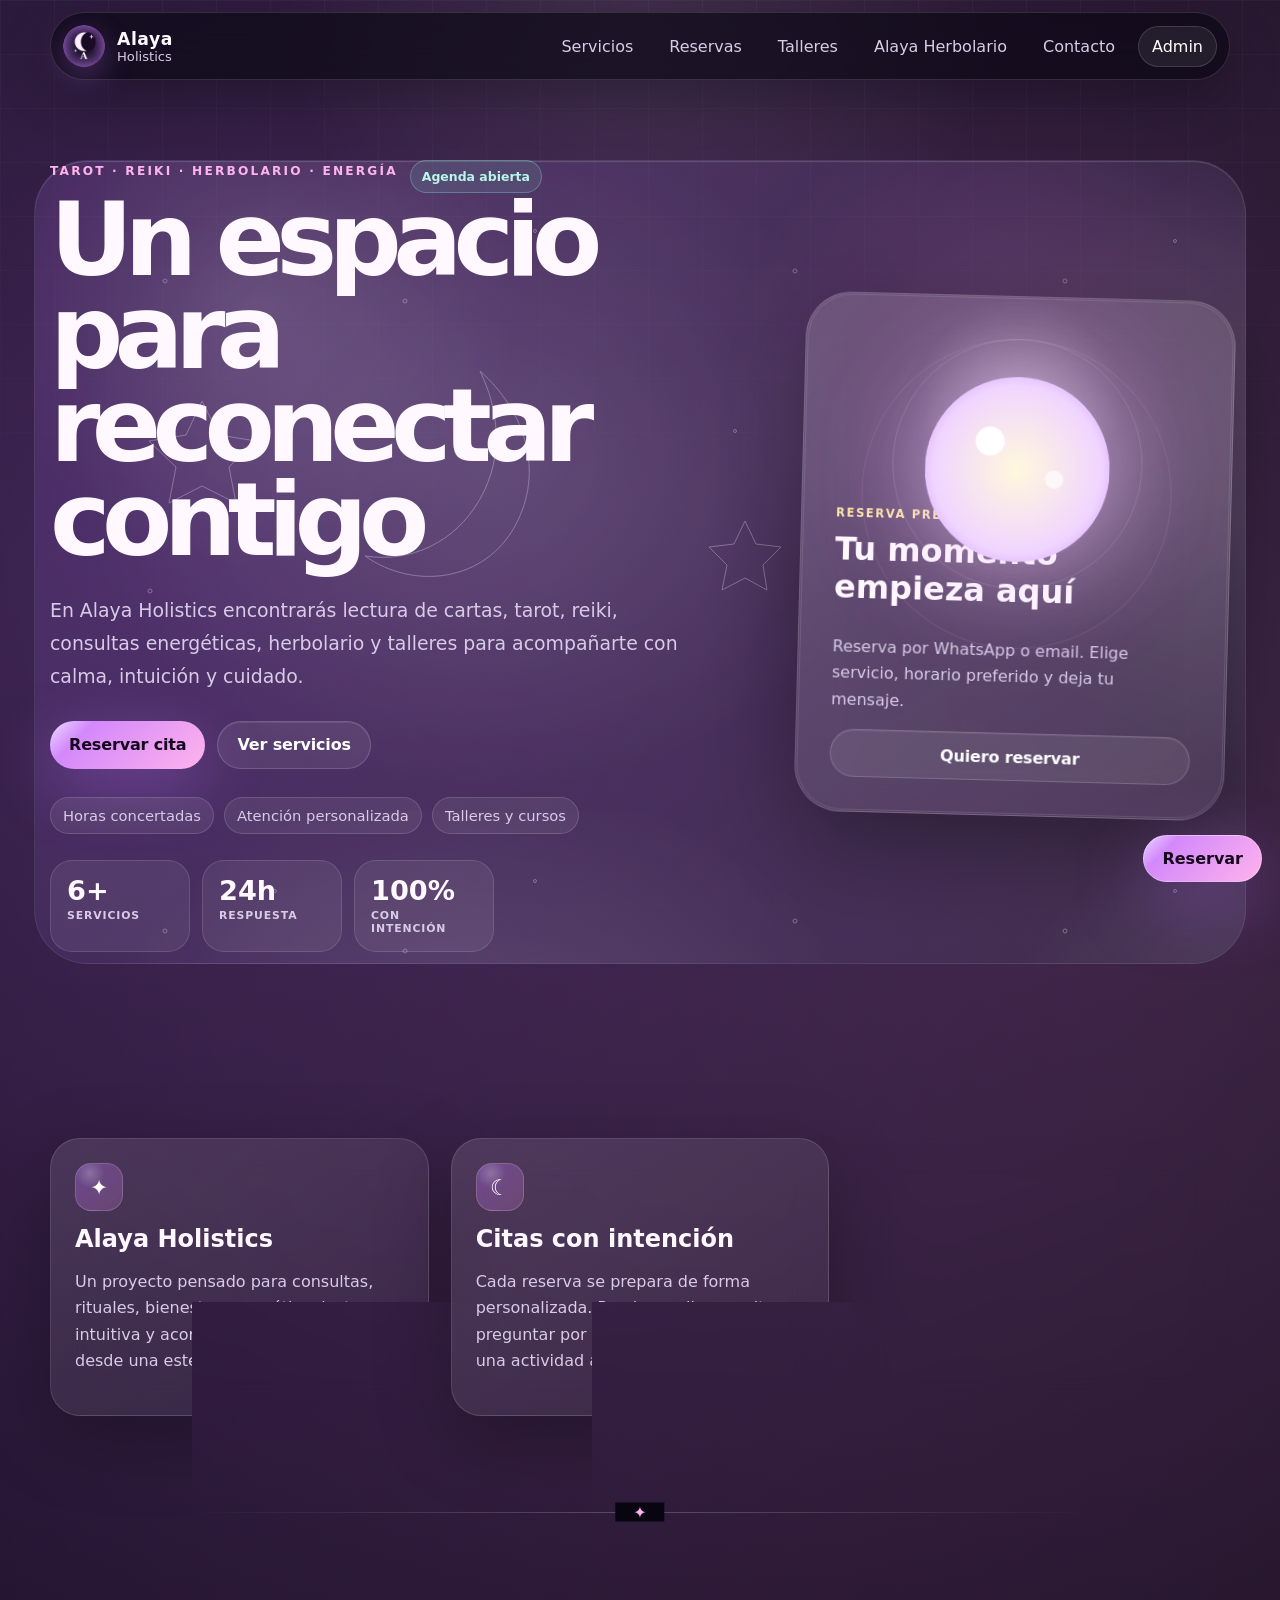
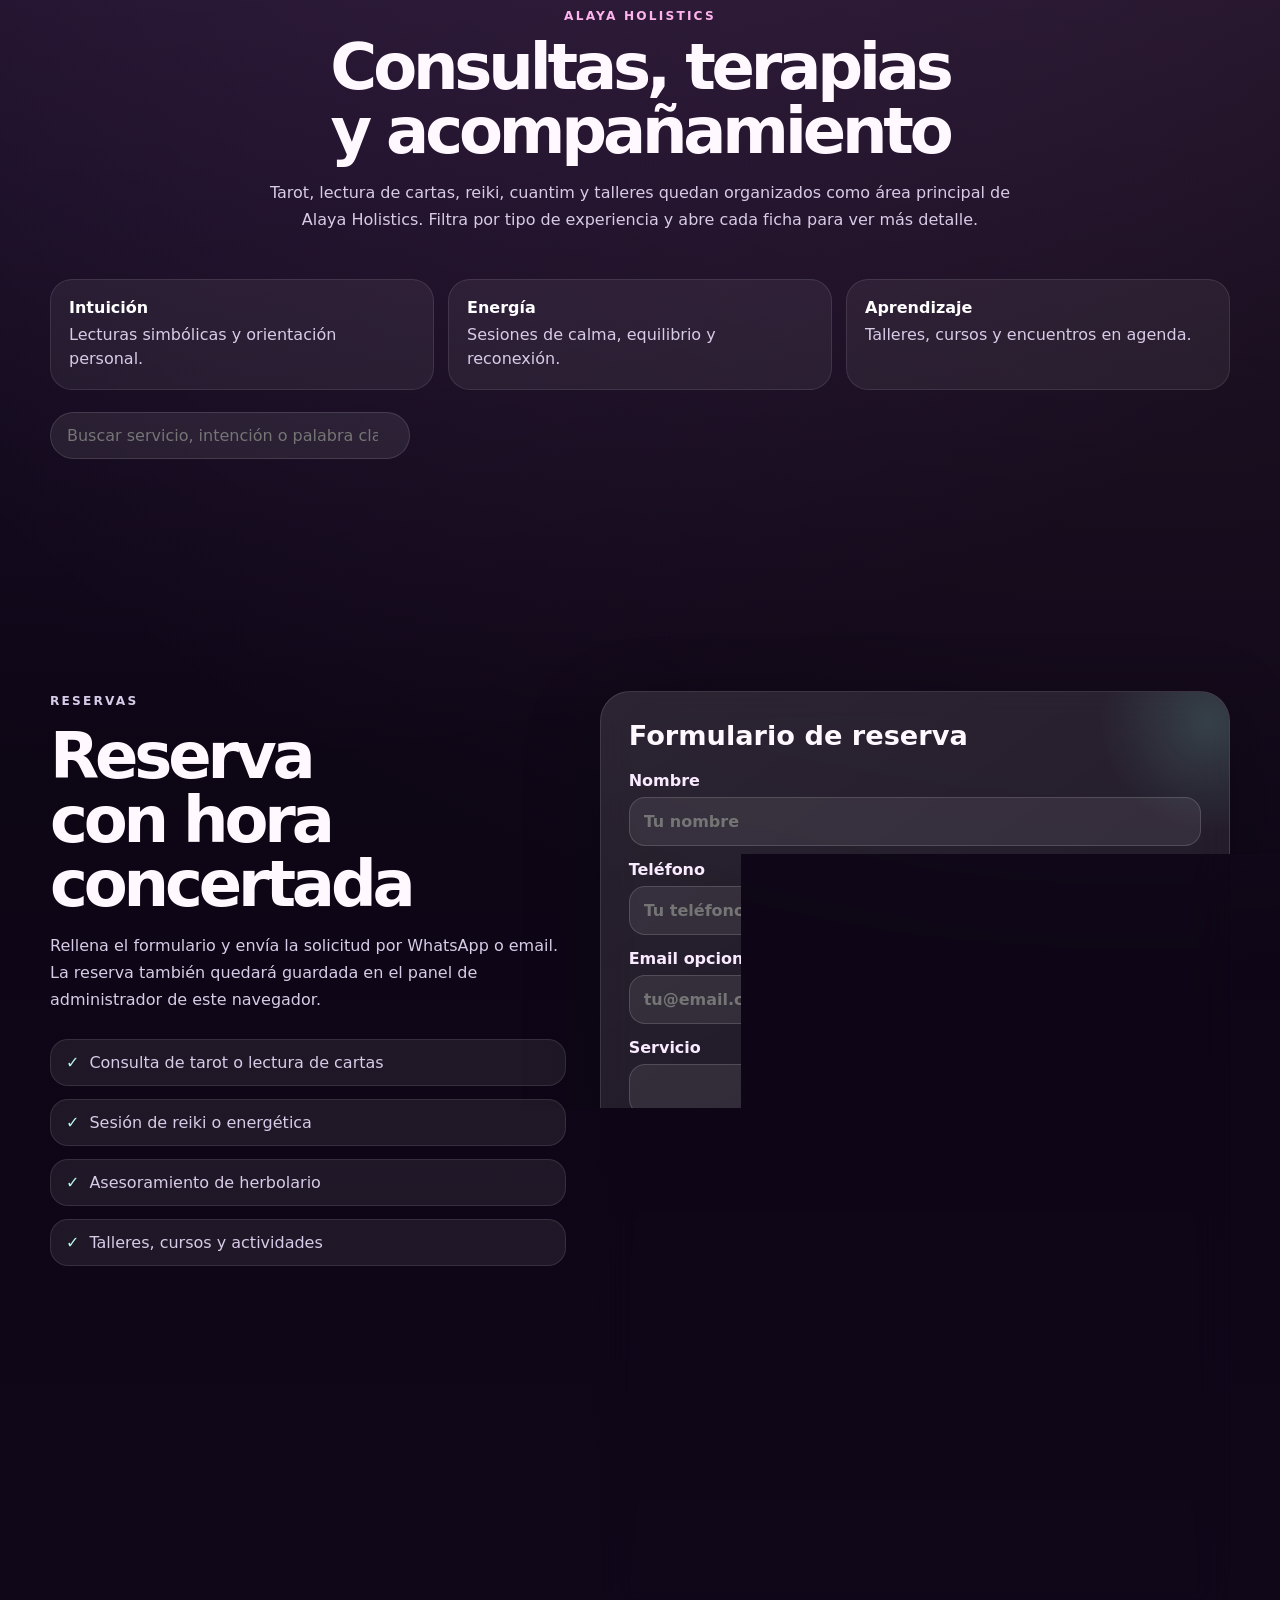
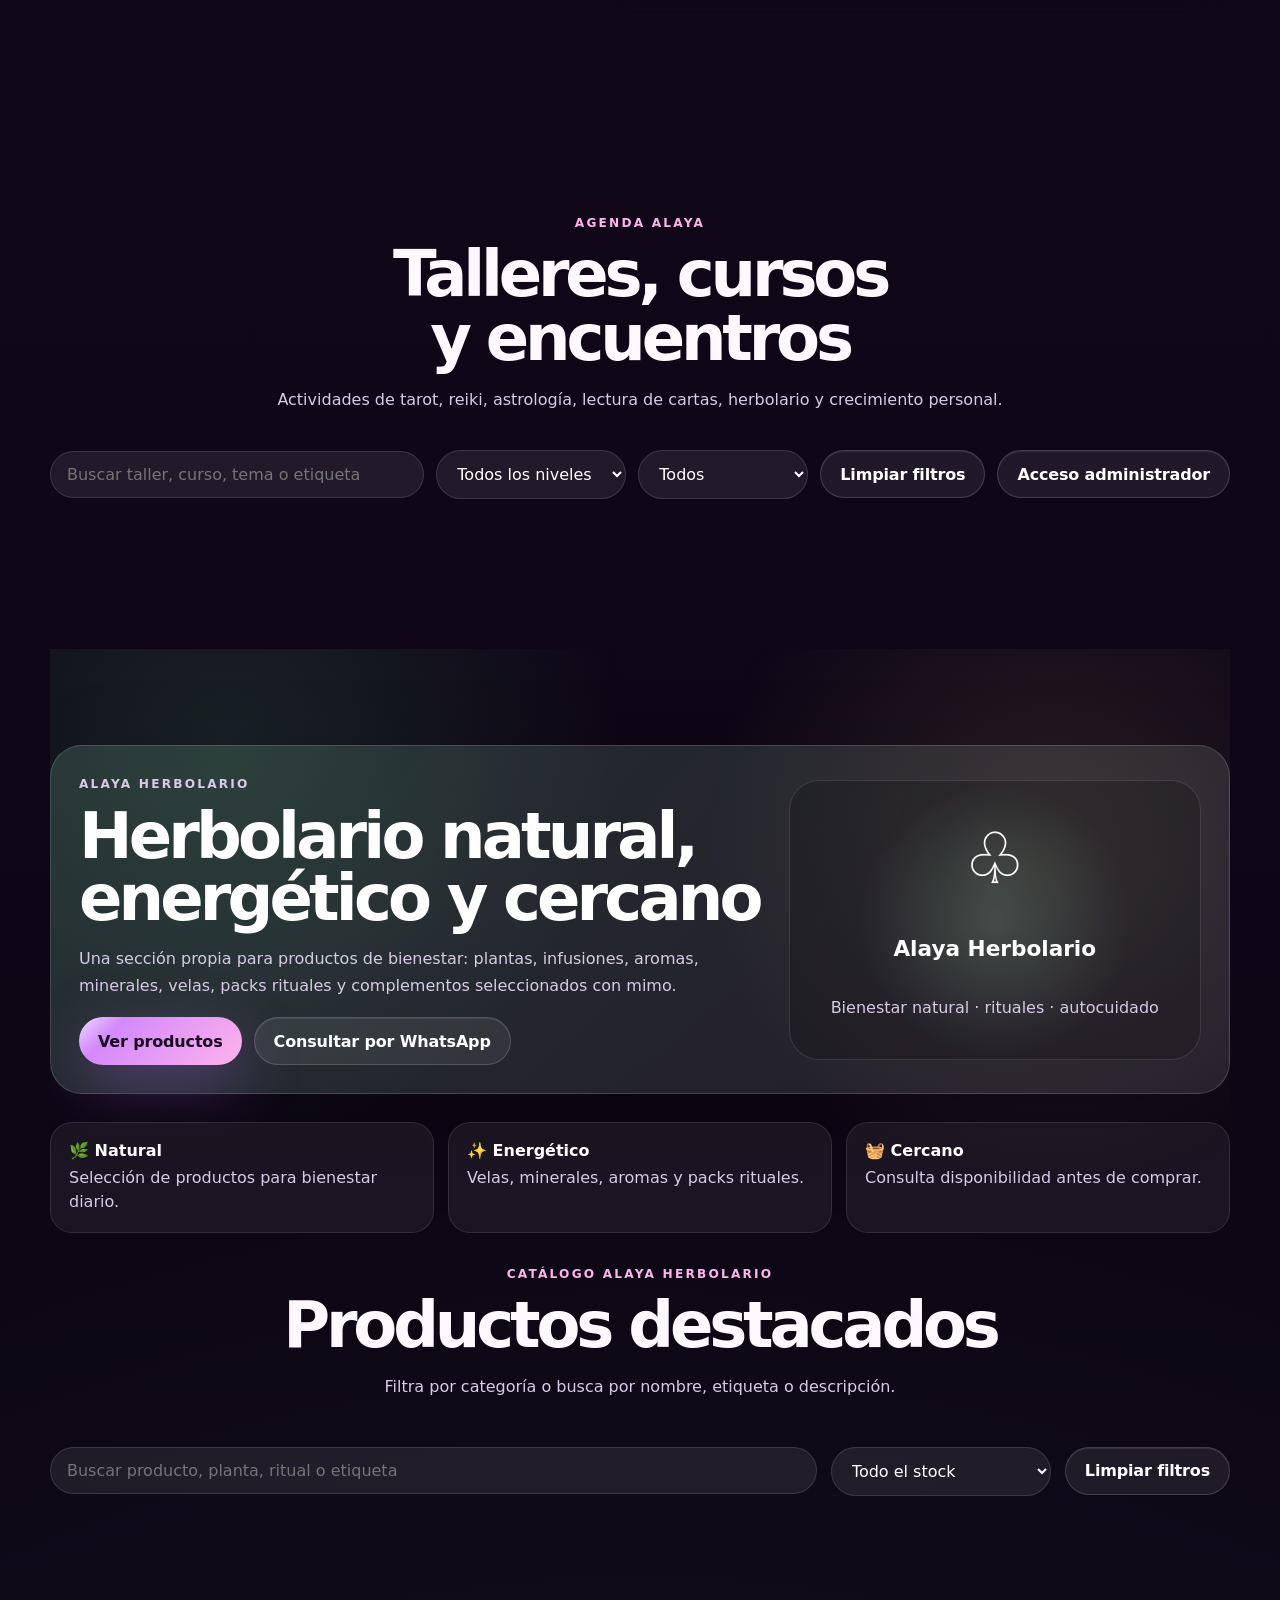
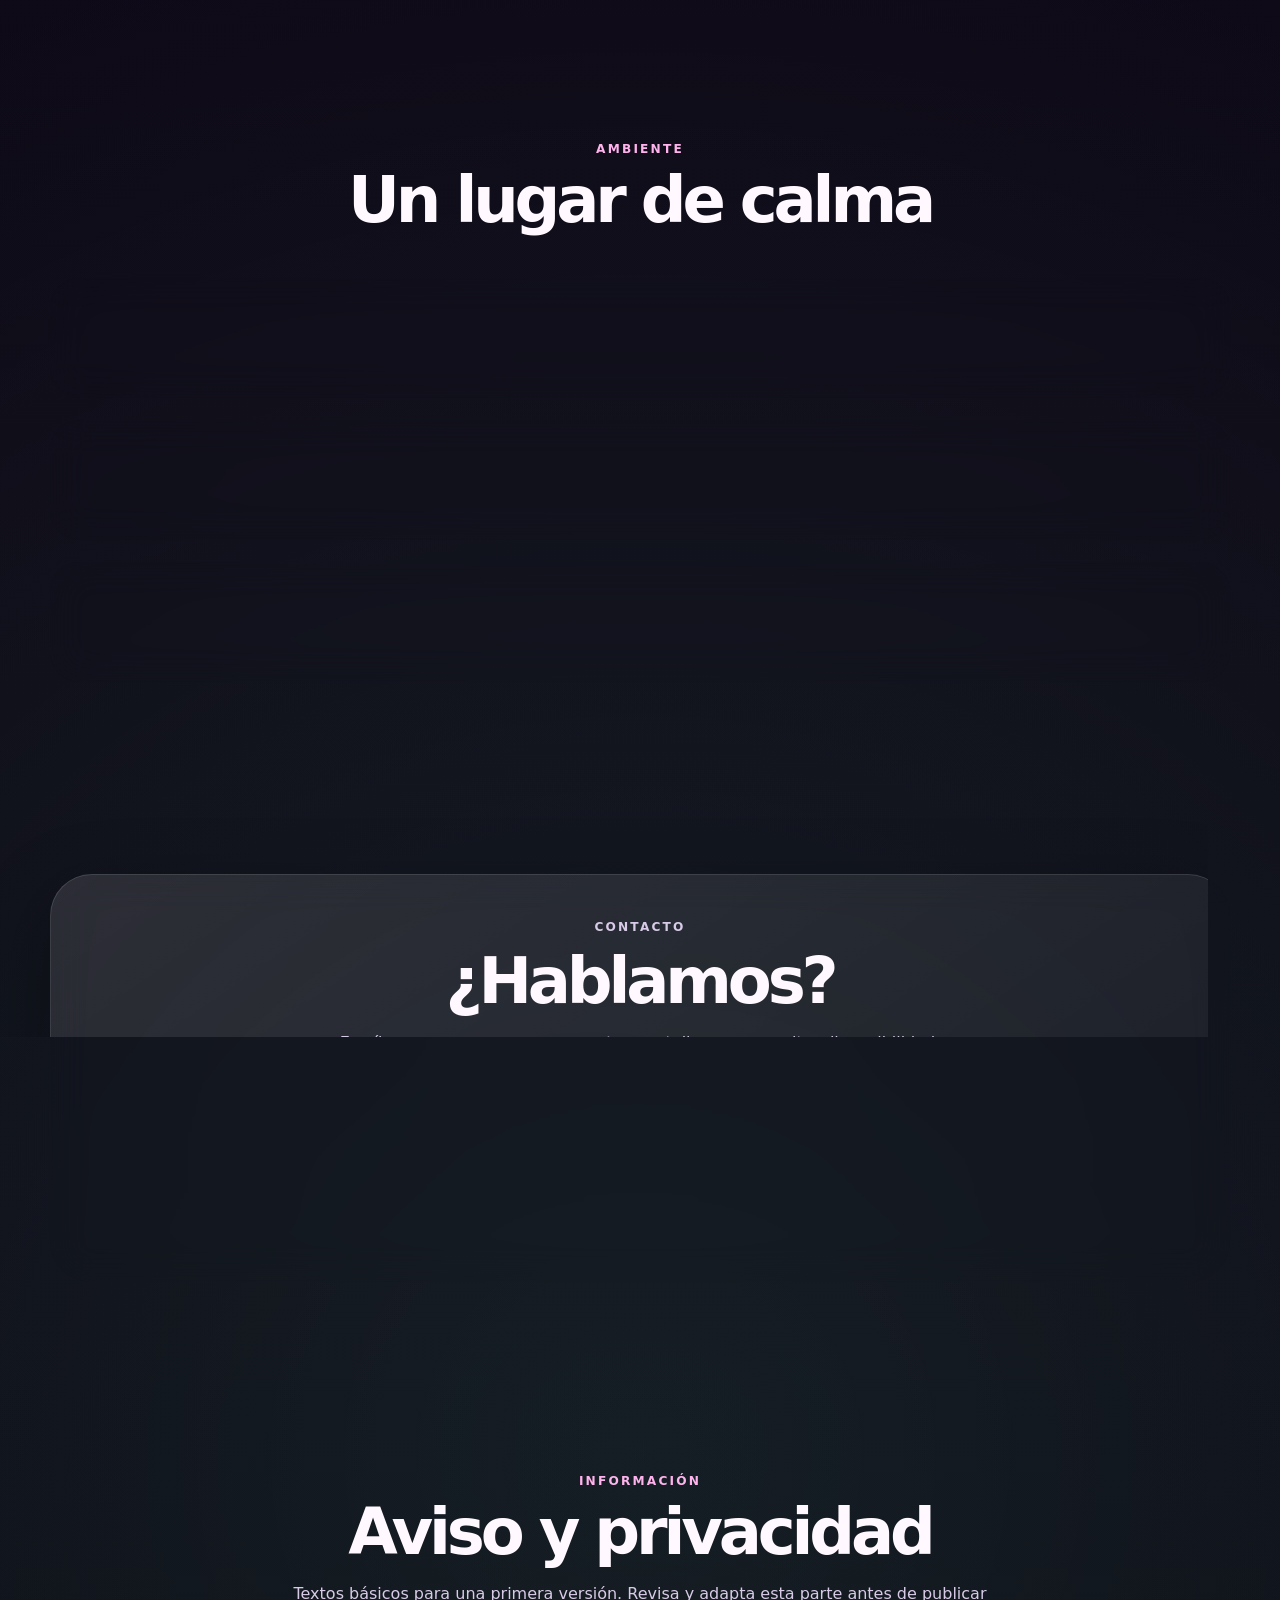
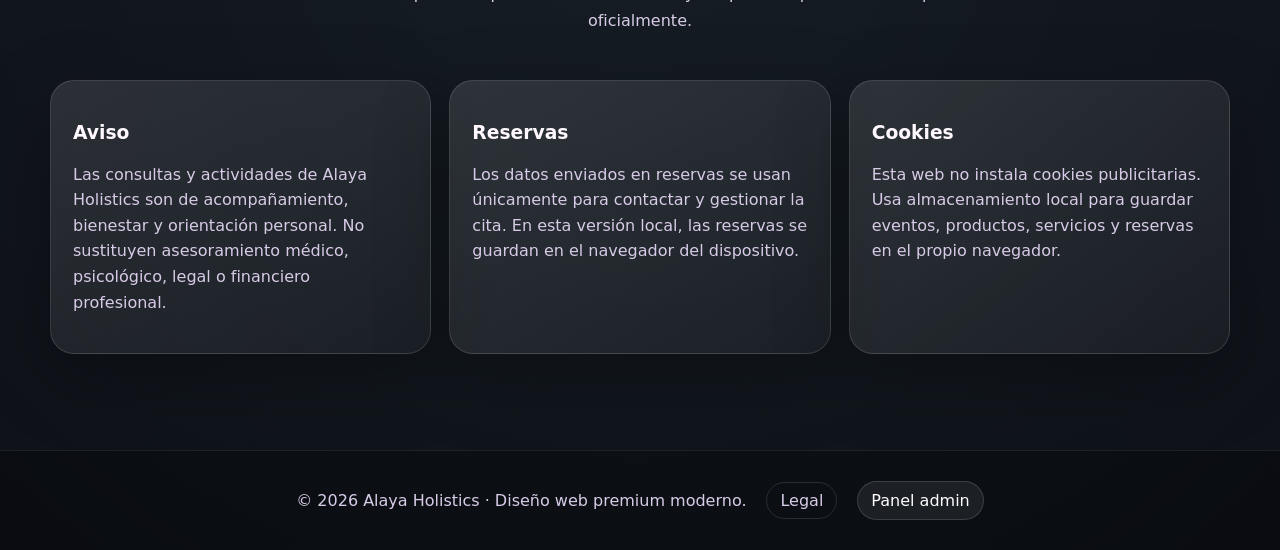
==== index.html @ e060dc76 "Add files via upload" ====
<!doctype html>
<html lang="es">
<head>
  <meta charset="utf-8">
  <meta name="viewport" content="width=device-width,initial-scale=1,viewport-fit=cover">
  <meta name="theme-color" content="#180b25">
  <meta name="description" content="Alaya Holistics: tarot, reiki, lectura de cartas, herbolario, talleres y reservas con cita previa.">
  <meta name="robots" content="index,follow">
  <meta property="og:title" content="Alaya Holistics">
  <meta property="og:description" content="Tarot, Reiki, Herbolario, talleres y reservas con cita previa.">
  <meta property="og:type" content="website">
  <meta property="og:image" content="assets/icon-512.png">
  <title>Alaya Holistics · Tarot, Reiki y Herbolario</title>

  <link rel="manifest" href="manifest.webmanifest">
  <link rel="icon" href="assets/icon-192.png">
  <link rel="apple-touch-icon" href="assets/icon-192.png">
  <link rel="stylesheet" href="css/styles.css">
</head>

<body class="modern-ui">
  <header class="site-header" id="top">
    <nav class="nav">
      <a class="brand" href="#top" aria-label="Ir al inicio">
        <img src="assets/icon-192.png" alt="" class="brand-icon">
        <span>
          <strong>Alaya</strong>
          <small>Holistics</small>
        </span>
      </a>

      <button class="nav-toggle" id="navToggle" aria-label="Abrir menú">☰</button>

      <div class="nav-links" id="navLinks">
        <a href="#servicios">Servicios</a>
        <a href="#reservas">Reservas</a>
        <a href="#eventos">Talleres</a>
        <a href="#herbolario">Alaya Herbolario</a>
        <a href="#contacto">Contacto</a>
        <button class="admin-mini-btn" id="openAdminBtnTop">Admin</button>
      </div>
    </nav>
  </header>

  <main>
    <section class="hero">
      <div class="hero-bg"></div>
      <div class="hero-content">
        <div class="hero-kicker-row">
          <p class="eyebrow">Tarot · Reiki · Herbolario · Energía</p>
          <span class="live-pill">Agenda abierta</span>
        </div>
        <h1>Un espacio para reconectar contigo</h1>
        <p class="hero-text">
          En Alaya Holistics encontrarás lectura de cartas, tarot, reiki, consultas energéticas,
          herbolario y talleres para acompañarte con calma, intuición y cuidado.
        </p>

        <div class="hero-actions">
          <a href="#reservas" class="btn btn-primary">Reservar cita</a>
          <a href="#servicios" class="btn btn-secondary">Ver servicios</a>
          <button class="btn btn-secondary hidden" id="installPwaBtn">Instalar app</button>
        </div>

        <div class="hero-badges">
          <span>Horas concertadas</span>
          <span>Atención personalizada</span>
          <span>Talleres y cursos</span>
        </div>

        <div class="hero-stats">
          <div><strong>6+</strong><small>servicios</small></div>
          <div><strong>24h</strong><small>respuesta</small></div>
          <div><strong>100%</strong><small>con intención</small></div>
        </div>
      </div>

      <div class="hero-card modern-oracle-card">
        <div class="orbital-ring ring-one"></div>
        <div class="orbital-ring ring-two"></div>
        <div class="moon"></div>
        <span class="card-label">Reserva premium</span>
        <h2>Tu momento empieza aquí</h2>
        <p>Reserva por WhatsApp o email. Elige servicio, horario preferido y deja tu mensaje.</p>
        <a href="#reservas" class="btn btn-glass">Quiero reservar</a>
      </div>
    </section>

    <section class="section intro-section">
      <div class="intro-grid">
        <article class="glass-card">
          <span class="card-icon">✦</span>
          <h2>Alaya Holistics</h2>
          <p>
            Un proyecto pensado para consultas, rituales, bienestar energético,
            lectura intuitiva y acompañamiento espiritual desde una estética cálida y moderna.
          </p>
        </article>

        <article class="glass-card">
          <span class="card-icon">☾</span>
          <h2>Citas con intención</h2>
          <p>
            Cada reserva se prepara de forma personalizada. Puedes pedir consulta,
            preguntar por disponibilidad o solicitar una actividad a medida.
          </p>
        </article>

        <article class="glass-card">
          <span class="card-icon">♢</span>
          <h2>Experiencia premium</h2>
          <p>
            Diseño elegante, panel de administración básico, reservas guardadas
            y estructura lista para subir a GitHub Pages como PWA.
          </p>
        </article>
      </div>
    </section>

    <div class="cosmic-divider" aria-hidden="true"></div>

    <section class="section holistics-services-section" id="servicios">
      <div class="section-header">
        <p class="eyebrow">Alaya Holistics</p>
        <h2>Consultas, terapias y acompañamiento</h2>
        <p>
          Tarot, lectura de cartas, reiki, cuantim y talleres quedan organizados como área principal de Alaya Holistics.
          Filtra por tipo de experiencia y abre cada ficha para ver más detalle.
        </p>
      </div>

      <div class="holistics-experience-strip" id="holisticsExperienceStrip">
        <article><strong>Intuición</strong><span>Lecturas simbólicas y orientación personal.</span></article>
        <article><strong>Energía</strong><span>Sesiones de calma, equilibrio y reconexión.</span></article>
        <article><strong>Aprendizaje</strong><span>Talleres, cursos y encuentros en agenda.</span></article>
      </div>

      <div class="services-toolbar">
        <input id="serviceSearch" type="search" placeholder="Buscar servicio, intención o palabra clave">
        <div class="service-filters" id="serviceCategoryFilters"></div>
      </div>

      <div class="service-highlights" id="serviceHighlights"></div>
      <div class="featured-service" id="featuredService"></div>
      <div class="services-grid" id="servicesGrid"></div>
    </section>

    <section class="section split-section" id="reservas">
      <div class="split-copy">
        <p class="eyebrow">Reservas</p>
        <h2>Reserva con hora concertada</h2>
        <p>
          Rellena el formulario y envía la solicitud por WhatsApp o email. La reserva
          también quedará guardada en el panel de administrador de este navegador.
        </p>

        <ul class="check-list">
          <li>Consulta de tarot o lectura de cartas</li>
          <li>Sesión de reiki o energética</li>
          <li>Asesoramiento de herbolario</li>
          <li>Talleres, cursos y actividades</li>
        </ul>
      </div>

      <form class="booking-card" id="bookingForm">
        <h3>Formulario de reserva</h3>

        <label>
          Nombre
          <input id="bookingName" type="text" placeholder="Tu nombre" required>
        </label>

        <label>
          Teléfono
          <input id="bookingPhone" type="tel" placeholder="Tu teléfono" required>
        </label>

        <label>
          Email opcional
          <input id="bookingEmail" type="email" placeholder="tu@email.com">
        </label>

        <label>
          Servicio
          <select id="bookingService" required></select>
        </label>

        <div class="form-row">
          <label>
            Fecha preferida
            <input id="bookingDate" type="date">
          </label>

          <label>
            Hora preferida
            <input id="bookingTime" type="time">
          </label>
        </div>

        <div class="availability-hint" id="availabilityHint">
          Selecciona fecha y hora para comprobar disponibilidad.
        </div>

        <div class="availability-slots" id="availabilitySlots"></div>
        <div class="blocked-slot-hint" id="blockedSlotHint"></div>

        <label>
          Mensaje
          <textarea id="bookingMessage" placeholder="Cuéntanos qué necesitas o qué disponibilidad tienes"></textarea>
        </label>

        <label class="consent-check">
          <input id="bookingConsent" type="checkbox">
          <span>Acepto que Alaya Holistics use estos datos para contactar y gestionar mi reserva.</span>
        </label>

        <div class="booking-actions">
          <button type="button" class="btn btn-primary" id="sendBookingWhatsapp">Enviar por WhatsApp</button>
          <button type="button" class="btn btn-secondary" id="sendBookingEmail">Enviar por email</button>
        </div>

        <p class="form-note">El administrador confirmará la cita lo antes posible.</p>
      </form>
    </section>

    <section class="section eventos-section" id="eventos">
      <div class="section-header">
        <p class="eyebrow">Agenda Alaya</p>
        <h2>Talleres, cursos y encuentros</h2>
        <p>
          Actividades de tarot, reiki, astrología, lectura de cartas, herbolario
          y crecimiento personal.
        </p>
      </div>

      <div class="events-toolbar eventos-pro-toolbar">
        <input id="eventSearch" type="search" placeholder="Buscar taller, curso, tema o etiqueta">

        <select id="eventLevelFilter" aria-label="Filtrar por nivel">
          <option value="">Todos los niveles</option>
          <option value="Iniciación">Iniciación</option>
          <option value="Intermedio">Intermedio</option>
          <option value="Avanzado">Avanzado</option>
          <option value="Todos">Todos los niveles</option>
        </select>

        <select id="eventStatusFilter" aria-label="Filtrar por plazas">
          <option value="">Todos</option>
          <option value="disponible">Con plazas</option>
          <option value="completo">Completo</option>
        </select>

        <button class="btn btn-secondary" id="clearEventFiltersBtn" type="button">Limpiar filtros</button>
        <button class="btn btn-secondary" id="openAdminBtn">Acceso administrador</button>

        <div class="event-filters" id="eventCategoryFilters"></div>
      </div>

      <div class="event-highlights" id="eventHighlights"></div>
      <div class="featured-event" id="featuredEvent"></div>
      <div class="eventos-grid" id="eventosGrid"></div>
    </section>

    <section class="section herbolario-section" id="herbolario">
      <div class="herbolario-hero">
        <div>
          <p class="eyebrow">Alaya Herbolario</p>
          <h2>Herbolario natural, energético y cercano</h2>
          <p>
            Una sección propia para productos de bienestar: plantas, infusiones, aromas,
            minerales, velas, packs rituales y complementos seleccionados con mimo.
          </p>

          <div class="herbolario-actions">
            <a class="btn btn-primary" href="#herbolario-productos">Ver productos</a>
            <a class="btn btn-secondary" id="herbolarioWhatsappBtn" href="#">Consultar por WhatsApp</a>
          </div>
        </div>

        <div class="herbolario-orbit-card">
          <span>♧</span>
          <strong>Alaya Herbolario</strong>
          <p>Bienestar natural · rituales · autocuidado</p>
        </div>
      </div>

      <div class="herbolario-benefits">
        <article>
          <strong>🌿 Natural</strong>
          <span>Selección de productos para bienestar diario.</span>
        </article>
        <article>
          <strong>✨ Energético</strong>
          <span>Velas, minerales, aromas y packs rituales.</span>
        </article>
        <article>
          <strong>🧺 Cercano</strong>
          <span>Consulta disponibilidad antes de comprar.</span>
        </article>
      </div>

      <div class="section-header" id="herbolario-productos">
        <p class="eyebrow">Catálogo Alaya Herbolario</p>
        <h2>Productos destacados</h2>
        <p>
          Filtra por categoría o busca por nombre, etiqueta o descripción.
        </p>
      </div>

      <div class="herbolario-toolbar catalogo-pro-toolbar">
        <input id="herbSearch" type="search" placeholder="Buscar producto, planta, ritual o etiqueta">

        <select id="herbStockFilter" aria-label="Filtrar por stock">
          <option value="">Todo el stock</option>
          <option value="Disponible">Disponible</option>
          <option value="Consultar">Consultar</option>
          <option value="Bajo pedido">Bajo pedido</option>
          <option value="Agotado">Agotado</option>
        </select>

        <button id="clearHerbFiltersBtn" class="btn btn-secondary" type="button">Limpiar filtros</button>
        <div class="herbolario-filters" id="herbCategoryFilters"></div>
      </div>

      <div class="herbolario-highlights" id="herbolarioHighlights"></div>
      <div id="featuredHerbProduct" class="featured-herb-product"></div>
      <div class="products-grid" id="productsGrid"></div>
    </section>

    <section class="section testimonials-section">
      <div class="section-header">
        <p class="eyebrow">Ambiente</p>
        <h2>Un lugar de calma</h2>
      </div>

      <div class="testimonial-grid">
        <article>
          <p>“Lecturas con mimo, claridad y mucha sensibilidad.”</p>
          <span>Consulta intuitiva</span>
        </article>
        <article>
          <p>“Ideal para reconectar, respirar y ordenar energía.”</p>
          <span>Sesiones holísticas</span>
        </article>
        <article>
          <p>“Talleres cercanos, bonitos y fáciles de seguir.”</p>
          <span>Formaciones Alaya</span>
        </article>
      </div>
    </section>

    <section class="section contact-section" id="contacto">
      <div class="contact-card">
        <p class="eyebrow">Contacto</p>
        <h2>¿Hablamos?</h2>
        <p>
          Escríbenos para reservar, preguntar por talleres o consultar disponibilidad.
        </p>

        <div class="contact-actions">
          <a class="btn btn-primary" id="contactWhatsapp" href="#">WhatsApp</a>
          <a class="btn btn-secondary" id="contactEmail" href="#">Email</a>
        </div>

        <div class="contact-info">
          <p><strong>Horario:</strong> Horas concertadas</p>
          <p><strong>Servicios:</strong> Tarot, Reiki, Lectura de cartas, talleres y sección independiente Alaya Herbolario</p>
        </div>
      </div>
    </section>
  
  <a href="#reservas" class="floating-reserve-btn" aria-label="Reservar cita">Reservar</a>

    <div class="modal hidden" id="eventDetailModal" aria-hidden="true">
      <div class="modal-card event-detail-card">
        <button class="modal-close" id="closeEventDetailModal" aria-label="Cerrar ficha">×</button>
        <div id="eventDetailContent"></div>
      </div>
    </div>

    <div class="modal hidden" id="serviceDetailModal" aria-hidden="true">
      <div class="modal-card service-detail-card">
        <button class="modal-close" id="closeServiceDetailModal" aria-label="Cerrar ficha">×</button>
        <div id="serviceDetailContent"></div>
      </div>
    </div>

    <div class="modal hidden" id="productDetailModal" aria-hidden="true">
      <div class="modal-card product-detail-card">
        <button class="modal-close" id="closeProductDetailModal" aria-label="Cerrar ficha">×</button>
        <div id="productDetailContent"></div>
      </div>
    </div>

</main>

  <section class="section legal-section" id="legal">
    <div class="section-header">
      <p class="eyebrow">Información</p>
      <h2>Aviso y privacidad</h2>
      <p>Textos básicos para una primera versión. Revisa y adapta esta parte antes de publicar oficialmente.</p>
    </div>

    <div class="legal-grid">
      <article class="legal-card">
        <h3>Aviso</h3>
        <p>
          Las consultas y actividades de Alaya Holistics son de acompañamiento, bienestar
          y orientación personal. No sustituyen asesoramiento médico, psicológico, legal o financiero profesional.
        </p>
      </article>

      <article class="legal-card">
        <h3>Reservas</h3>
        <p>
          Los datos enviados en reservas se usan únicamente para contactar y gestionar la cita.
          En esta versión local, las reservas se guardan en el navegador del dispositivo.
        </p>
      </article>

      <article class="legal-card">
        <h3>Cookies</h3>
        <p>
          Esta web no instala cookies publicitarias. Usa almacenamiento local para guardar eventos,
          productos, servicios y reservas en el propio navegador.
        </p>
      </article>
    </div>
  </section>

  <footer class="site-footer">
    <p>© <span id="year"></span> Alaya Holistics · Diseño web premium moderno.</p>
    <a href="#legal" class="footer-link">Legal</a>
    <button class="footer-admin" id="openAdminBtnFooter">Panel admin</button>
  </footer>

  <!-- Modal reserva de evento -->
  <div id="reservaModal" class="modal hidden" role="dialog" aria-modal="true" aria-labelledby="reservaTitle">
    <div class="modal-content">
      <button class="modal-close" id="closeReservaBtn" aria-label="Cerrar">×</button>

      <h3 id="reservaTitle">Reservar plaza</h3>
      <p id="reservaEventoInfo" class="reserva-evento-info"></p>

      <div class="reserva-form">
        <input id="reservaNombre" type="text" placeholder="Tu nombre">
        <input id="reservaTelefono" type="tel" placeholder="Tu teléfono">
        <input id="reservaEmail" type="email" placeholder="Tu email opcional">
        <textarea id="reservaMensaje" placeholder="Mensaje opcional"></textarea>

        <label class="consent-check">
          <input id="reservaConsent" type="checkbox">
          <span>Acepto que Alaya Holistics use estos datos para contactar y gestionar mi reserva.</span>
        </label>

        <button id="enviarReservaWhatsappBtn" class="btn btn-primary">Enviar por WhatsApp</button>
        <button id="enviarReservaEmailBtn" class="btn btn-secondary">Enviar por email</button>
      </div>
    </div>
  </div>

  <!-- Modal admin -->
  <div id="adminModal" class="modal hidden" role="dialog" aria-modal="true" aria-labelledby="adminTitle">
    <div class="modal-content admin-modal">
      <button class="modal-close" id="closeAdminBtn" aria-label="Cerrar">×</button>

      <div id="adminLoginBox">
        <h3 id="adminTitle">Panel de administrador</h3>
        <p>Acceso privado para gestionar talleres, productos y reservas.</p>
        <p class="form-note">
          En modo Firebase, escribe aquí el email y contraseña del usuario admin de Firebase Authentication.
        </p>

        <div class="admin-login-grid">
          <input id="adminUser" type="text" placeholder="Usuario">
          <input id="adminPass" type="password" placeholder="Contraseña">
          <button id="loginAdminBtn" class="btn btn-primary">Entrar</button>
          <button id="resetFirebasePasswordBtn" class="btn btn-secondary" type="button">Recuperar contraseña Firebase</button>
        </div>

        <p id="adminLoginError" class="error-text"></p>
        <p class="form-note">
          Usuario inicial: <strong>admin</strong> · Contraseña inicial: <strong>alaya2026</strong>
        </p>
      </div>

      <div id="adminPanel" class="hidden">
        <div class="admin-panel-header">
          <div>
            <p class="eyebrow">Zona privada</p>
            <h3>Gestionar Alaya</h3>
            <div class="admin-session-row">
              <span id="adminSessionBadge" class="admin-session-badge">Sesión local</span>
              <span id="adminRoleBadge" class="admin-role-badge">Rol admin</span>
              <button id="adminNotificationBadge" class="admin-notification-badge" type="button" data-admin-tab-target="notificaciones">
                🔔 0
              </button>
              <small id="adminSessionTimer">Auto-bloqueo activo</small>
            </div>
          </div>
          <div class="admin-header-actions">
            <button id="lockAdminBtn" class="btn btn-secondary">Bloquear panel</button>
            <button id="logoutAdminBtn" class="btn btn-secondary">Cerrar sesión</button>
          </div>
        </div>

        <div class="admin-tabs">
          <button class="admin-tab active" data-admin-tab="dashboard">Resumen</button>
          <button class="admin-tab" data-admin-tab="notificaciones">Notificaciones</button>
          <button class="admin-tab" data-admin-tab="servicios">Servicios</button>
          <button class="admin-tab" data-admin-tab="eventos">Eventos</button>
          <button class="admin-tab" data-admin-tab="reservas">Reservas</button>
          <button class="admin-tab" data-admin-tab="calendario">Calendario</button>
          <button class="admin-tab" data-admin-tab="productos">Productos</button>
          <button class="admin-tab" data-admin-tab="ajustes">Ajustes</button>
          <button class="admin-tab" data-admin-tab="online">Online</button>
          <button class="admin-tab" data-admin-tab="auditoria">Auditoría</button>
        </div>

        <section class="admin-tab-panel active" id="adminTab-dashboard">
          <h4>Resumen rápido</h4>
          <div class="dashboard-grid" id="adminDashboard"></div>
          <div class="admin-tools">
            <h4>Acciones rápidas</h4>
            <div class="admin-actions">
              <button class="btn btn-secondary" onclick="switchAdminTab('reservas')">Ver reservas</button>
              <button class="btn btn-secondary" onclick="switchAdminTab('eventos')">Crear taller</button>
              <button class="btn btn-secondary" onclick="switchAdminTab('servicios')">Editar servicios</button>
            </div>
          </div>
        </section>

        <section class="admin-tab-panel" id="adminTab-servicios">
          <h4>Alaya Holistics / servicios</h4>
          <p class="form-note">
            Gestiona tarot, cartas, reiki, cuantim, talleres y cualquier experiencia holística de la web.
          </p>

          <div class="admin-form services-pro-admin-form">
            <div class="form-row">
              <input id="servicioTitulo" type="text" placeholder="Nombre del servicio">
              <input id="servicioIcono" type="text" placeholder="Icono o símbolo, por ejemplo ✦">
            </div>

            <div class="form-row">
              <select id="servicioCategoria">
                <option value="lecturas">Lecturas</option>
                <option value="energia">Energía</option>
                <option value="bienestar">Bienestar</option>
                <option value="aprendizaje">Talleres / aprendizaje</option>
                <option value="personalizado">Personalizado</option>
              </select>

              <input id="servicioDuracion" type="text" placeholder="Duración / tipo">
            </div>

            <div class="form-row">
              <input id="servicioPrecio" type="text" placeholder="Precio / aportación">
              <label class="inline-check">
                <input id="servicioDestacado" type="checkbox">
                <span>Servicio destacado</span>
              </label>
            </div>

            <input id="servicioEtiquetas" type="text" placeholder="Etiquetas separadas por coma">
            <textarea id="servicioDescripcion" placeholder="Descripción"></textarea>
            <textarea id="servicioBeneficios" placeholder="Qué incluye / beneficios / enfoque de la sesión"></textarea>
            <textarea id="servicioPreparacion" placeholder="Preparación recomendada antes de la sesión"></textarea>

            <button id="guardarServicioBtn" class="btn btn-primary">Guardar servicio</button>
          </div>

          <div class="admin-tools services-admin-help">
            <h4>Consejo de comunicación</h4>
            <p>
              Para mantener un tono profesional, presenta tarot, reiki y lecturas como orientación,
              bienestar y acompañamiento, evitando promesas absolutas.
            </p>
          </div>

          <div id="adminServiciosList" class="admin-list"></div>
        </section>

        <section class="admin-tab-panel" id="adminTab-eventos">
          <h4>Talleres y cursos Pro</h4>
          <p class="form-note">
            Gestiona talleres, cursos, encuentros y actividades con plazas, nivel, modalidad y ficha completa.
          </p>

          <div class="admin-form eventos-pro-admin-form">
            <div class="form-row">
              <input id="eventoTitulo" type="text" placeholder="Título del taller">
              <input id="eventoIcono" type="text" placeholder="Icono, ej: ✦">
            </div>

            <div class="form-row">
              <input id="eventoFecha" type="date">
              <input id="eventoHora" type="time">
            </div>

            <div class="form-row">
              <select id="eventoCategoria">
                <option value="tarot">Tarot</option>
                <option value="reiki">Reiki</option>
                <option value="astrologia">Astrología</option>
                <option value="herbolario">Herbolario</option>
                <option value="rituales">Rituales</option>
                <option value="bienestar">Bienestar</option>
                <option value="otros">Otros</option>
              </select>

              <select id="eventoNivel">
                <option value="Iniciación">Iniciación</option>
                <option value="Intermedio">Intermedio</option>
                <option value="Avanzado">Avanzado</option>
                <option value="Todos">Todos los niveles</option>
              </select>
            </div>

            <div class="form-row">
              <input id="eventoPrecio" type="text" placeholder="Precio / aportación">
              <input id="eventoPlazas" type="number" min="0" placeholder="Plazas disponibles">
            </div>

            <div class="form-row">
              <input id="eventoFormato" type="text" placeholder="Formato, ej: presencial / online">
              <input id="eventoUbicacion" type="text" placeholder="Ubicación o sala">
            </div>

            <div class="form-row">
              <input id="eventoEtiquetas" type="text" placeholder="Etiquetas separadas por coma">
              <label class="inline-check">
                <input id="eventoDestacado" type="checkbox">
                <span>Actividad destacada</span>
              </label>
            </div>

            <textarea id="eventoDescripcion" placeholder="Descripción"></textarea>
            <textarea id="eventoTemario" placeholder="Temario, contenido o qué se trabajará"></textarea>
            <textarea id="eventoMaterial" placeholder="Material necesario o incluido"></textarea>
            <textarea id="eventoNotas" placeholder="Notas de reserva, llegada, cancelación o recomendaciones"></textarea>

            <button id="guardarEventoBtn" class="btn btn-primary">Guardar evento</button>
          </div>

          <div class="admin-tools eventos-admin-help">
            <h4>Agenda profesional</h4>
            <p>
              Usa plazas reales, nivel y modalidad para que el cliente entienda mejor cada taller antes de reservar.
            </p>
          </div>

          <div id="adminEventosList" class="admin-list"></div>
        </section>

        <section class="admin-tab-panel" id="adminTab-reservas">
          <h4>Reservas recibidas</h4>
          <div class="admin-filter-row">
            <input id="reservationSearch" type="search" placeholder="Buscar por nombre, teléfono, servicio o estado">
            <select id="reservationStatusFilter">
              <option value="">Todos los estados</option>
              <option value="Pendiente">Pendiente</option>
              <option value="Confirmada">Confirmada</option>
              <option value="Cancelada">Cancelada</option>
            </select>
          </div>
          <div class="admin-tools reservation-pro-tools" id="reservationProTools">
            <h4>Reservas Pro</h4>
            <p>Gestiona notas internas, historial de estado y mensajes rápidos para clientes.</p>
            <div class="reservation-pro-summary" id="reservationProSummary"></div>
          </div>

          <div id="adminReservasList" class="admin-list"></div>
        </section>


        <section class="admin-tab-panel" id="adminTab-calendario">
          <h4>Calendario Pro</h4>
          <p class="form-note">
            Vista mensual de reservas. Selecciona un día para ver sus citas y acciones rápidas.
          </p>

          <div class="calendar-pro-card">
            <div class="calendar-toolbar">
              <button class="btn btn-secondary" onclick="changeCalendarMonth(-1)">← Mes anterior</button>
              <strong id="calendarMonthTitle">Calendario</strong>
              <button class="btn btn-secondary" onclick="changeCalendarMonth(1)">Mes siguiente →</button>
              <button class="btn btn-secondary" onclick="goCalendarToday()">Hoy</button>
            </div>

            <div class="calendar-weekdays">
              <span>Lun</span>
              <span>Mar</span>
              <span>Mié</span>
              <span>Jue</span>
              <span>Vie</span>
              <span>Sáb</span>
              <span>Dom</span>
            </div>

            <div id="calendarGrid" class="calendar-grid"></div>
          </div>


          <div class="admin-tools calendar-block-panel">
            <h4>Bloqueos de agenda</h4>
            <p>Bloquea días completos o franjas concretas sin cambiar el horario general.</p>

            <div class="admin-form">
              <div class="form-row">
                <label>
                  Fecha
                  <input id="blockDate" type="date">
                </label>

                <label>
                  Hora concreta
                  <input id="blockTime" type="time">
                  <small>Déjalo vacío para bloquear todo el día.</small>
                </label>
              </div>

              <label>
                Motivo
                <input id="blockReason" type="text" placeholder="Ej: formación, descanso, cita externa">
              </label>

              <button id="saveBlockBtn" class="btn btn-secondary" type="button">Guardar bloqueo</button>
            </div>

            <div class="admin-actions">
              <button class="btn btn-secondary" onclick="syncBlocksOnline()">Subir bloqueos online</button>
              <button class="btn btn-secondary" onclick="loadBlocksOnline()">Cargar bloqueos online</button>
              <button class="btn btn-secondary" onclick="testBlocksOnline()">Probar bloqueos online</button>
            </div>

            <div class="sync-log" id="blockOnlineStatus">
              Bloqueos online: pendiente de comprobar.
            </div>

            <div id="blocksList" class="admin-list blocks-list"></div>
          </div>

          <div class="calendar-day-panel admin-tools">
            <h4 id="calendarDayTitle">Día seleccionado</h4>
            <div id="calendarDaySummary" class="calendar-day-summary"></div>
            <div id="calendarDayList" class="admin-list calendar-day-list"></div>
          </div>
        </section>

        <section class="admin-tab-panel" id="adminTab-productos">
          <h4>Alaya Herbolario / productos</h4>
          <p class="form-note">
            Gestiona productos del herbolario como sección propia: categoría, stock, etiquetas, uso recomendado e icono.
          </p>

          <div class="admin-form herbolario-admin-form">
            <div class="form-row">
              <input id="productoNombre" type="text" placeholder="Nombre del producto">
              <input id="productoPrecio" type="text" placeholder="Precio">
            </div>

            <div class="form-row">
              <select id="productoCategoria">
                <option value="infusiones">Infusiones</option>
                <option value="plantas">Plantas</option>
                <option value="aromas">Aromas</option>
                <option value="minerales">Minerales</option>
                <option value="velas">Velas</option>
                <option value="packs">Packs</option>
                <option value="complementos">Complementos</option>
              </select>

              <select id="productoStock">
                <option value="Disponible">Disponible</option>
                <option value="Consultar">Consultar</option>
                <option value="Bajo pedido">Bajo pedido</option>
                <option value="Agotado">Agotado</option>
              </select>
            </div>

            <div class="form-row">
              <input id="productoIcono" type="text" placeholder="Icono emoji, ej: 🌿">
              <input id="productoFormato" type="text" placeholder="Formato, ej: 50g, unidad, pack">
            </div>

            <div class="form-row">
              <input id="productoEtiquetas" type="text" placeholder="Etiquetas separadas por coma">
              <label class="inline-check">
                <input id="productoDestacado" type="checkbox">
                <span>Producto destacado</span>
              </label>
            </div>

            <textarea id="productoDescripcion" placeholder="Descripción"></textarea>
            <textarea id="productoUso" placeholder="Uso recomendado, preparación o consejo de consulta"></textarea>
            <textarea id="productoIngredientes" placeholder="Ingredientes, composición o contenido del pack"></textarea>
            <textarea id="productoNotas" placeholder="Notas de seguridad, conservación o consulta"></textarea>

            <button id="guardarProductoBtn" class="btn btn-primary">Guardar producto</button>
          </div>

          <div class="admin-tools herbolario-admin-help">
            <h4>Consejo de catálogo</h4>
            <p>
              Para productos sensibles, evita prometer curaciones. Usa textos de bienestar, autocuidado
              y consulta personalizada.
            </p>
          </div>

          <div id="adminProductosList" class="admin-list"></div>
        </section>


        <section class="admin-tab-panel" id="adminTab-ajustes">
          <h4>Ajustes de la web</h4>
          <div class="admin-form">
            <input id="settingBusinessName" type="text" placeholder="Nombre del negocio">
            <input id="settingTagline" type="text" placeholder="Frase principal">
            <input id="settingWhatsapp" type="text" placeholder="WhatsApp con prefijo, sin +">
            <input id="settingEmail" type="email" placeholder="Email de reservas">
            <input id="settingAdminUser" type="text" placeholder="Usuario admin">
            <input id="settingAdminPass" type="text" placeholder="Contraseña admin">
            <button id="guardarAjustesBtn" class="btn btn-primary">Guardar ajustes</button>
          </div>




          <div class="admin-tools branding-pro-panel">
            <h4>Branding Pro</h4>
            <p>
              Personaliza la portada, textos principales, llamadas a la acción y colores de marca sin tocar código.
            </p>

            <div class="admin-form">
              <div class="form-row">
                <label>
                  Estilo visual
                  <select id="settingBrandPreset">
                    <option value="cosmic">Cosmic premium</option>
                    <option value="herbal">Herbal natural</option>
                    <option value="sunrise">Sunrise cálido</option>
                    <option value="ocean">Ocean calm</option>
                    <option value="custom">Personalizado</option>
                  </select>
                </label>

                <label>
                  Color principal
                  <input id="settingBrandAccent" type="color" value="#c77dff">
                </label>
              </div>

              <div class="form-row">
                <label>
                  Color secundario
                  <input id="settingBrandAccent2" type="color" value="#ffb3ec">
                </label>

                <label>
                  Color luz
                  <input id="settingBrandAccent3" type="color" value="#b7f7e7">
                </label>
              </div>

              <label>
                Texto superior del hero
                <input id="settingHeroEyebrow" type="text" placeholder="Tarot · Reiki · Herbolario · Energía">
              </label>

              <label>
                Etiqueta de agenda
                <input id="settingHeroPill" type="text" placeholder="Agenda abierta">
              </label>

              <label>
                Descripción principal
                <textarea id="settingHeroDescription" rows="4"></textarea>
              </label>

              <div class="form-row">
                <label>
                  Botón principal
                  <input id="settingPrimaryCta" type="text" placeholder="Reservar cita">
                </label>

                <label>
                  Botón secundario
                  <input id="settingSecondaryCta" type="text" placeholder="Ver servicios">
                </label>
              </div>

              <div class="form-row">
                <label>
                  Badge 1
                  <input id="settingHeroBadge1" type="text" placeholder="Horas concertadas">
                </label>

                <label>
                  Badge 2
                  <input id="settingHeroBadge2" type="text" placeholder="Atención personalizada">
                </label>
              </div>

              <label>
                Badge 3
                <input id="settingHeroBadge3" type="text" placeholder="Talleres y cursos">
              </label>

              <label>
                Tarjeta hero · título
                <input id="settingCardTitle" type="text" placeholder="Tu momento empieza aquí">
              </label>

              <label>
                Tarjeta hero · texto
                <textarea id="settingCardText" rows="3"></textarea>
              </label>
            </div>

            <div class="admin-actions">
              <button id="previewBrandingBtn" class="btn btn-secondary" type="button">Aplicar vista previa</button>
              <button id="resetBrandingBtn" class="btn btn-danger" type="button">Restaurar branding</button>
            </div>

            <div class="branding-preview-card" id="brandingPreviewCard">
              <span>Vista previa activa</span>
              <strong>Tu marca se actualiza en portada al instante.</strong>
            </div>
          </div>

          <div class="admin-tools message-template-panel">
            <h4>Plantillas de mensajes</h4>
            <p>
              Edita los textos que se copian para clientes y el aviso de nueva reserva al administrador.
              Puedes usar variables como <code>{nombre}</code>, <code>{codigo}</code>, <code>{servicio}</code>, <code>{fecha}</code>, <code>{hora}</code> y <code>{negocio}</code>.
            </p>

            <div class="admin-form">
              <label>
                Confirmación
                <textarea id="settingTplConfirmacion" rows="7"></textarea>
              </label>

              <label>
                Cancelación
                <textarea id="settingTplCancelacion" rows="7"></textarea>
              </label>

              <label>
                Recordatorio
                <textarea id="settingTplRecordatorio" rows="7"></textarea>
              </label>

              <label>
                Nueva reserva para admin
                <textarea id="settingTplAdminReserva" rows="9"></textarea>
              </label>
            </div>

            <div class="admin-actions">
              <button class="btn btn-secondary" type="button" onclick="previewMessageTemplate('confirmacion')">Vista confirmación</button>
              <button class="btn btn-secondary" type="button" onclick="previewMessageTemplate('cancelacion')">Vista cancelación</button>
              <button class="btn btn-secondary" type="button" onclick="previewMessageTemplate('recordatorio')">Vista recordatorio</button>
              <button class="btn btn-secondary" type="button" onclick="previewMessageTemplate('adminReserva')">Vista admin</button>
              <button id="resetMessageTemplatesBtn" class="btn btn-danger" type="button">Restaurar plantillas</button>
            </div>

            <pre id="messageTemplatePreview" class="message-template-preview">Pulsa una vista previa para comprobar el texto.</pre>
          </div>


          <div class="admin-tools service-template-panel">
            <h4>Plantillas por servicio</h4>
            <p>
              Crea mensajes diferentes para tarot, reiki, talleres, herbolario u otros servicios.
              Si un campo queda vacío, se usará la plantilla general.
            </p>

            <div class="admin-form">
              <label>
                Servicio
                <select id="serviceTemplateSelect"></select>
              </label>

              <label>
                Confirmación específica
                <textarea id="serviceTplConfirmacion" rows="6" placeholder="Vacío = usa la confirmación general"></textarea>
              </label>

              <label>
                Cancelación específica
                <textarea id="serviceTplCancelacion" rows="6" placeholder="Vacío = usa la cancelación general"></textarea>
              </label>

              <label>
                Recordatorio específico
                <textarea id="serviceTplRecordatorio" rows="6" placeholder="Vacío = usa el recordatorio general"></textarea>
              </label>
            </div>

            <div class="admin-actions">
              <button id="saveServiceTemplateBtn" class="btn btn-secondary" type="button">Guardar plantilla del servicio</button>
              <button id="previewServiceTemplateBtn" class="btn btn-secondary" type="button">Vista previa servicio</button>
              <button id="resetServiceTemplateBtn" class="btn btn-danger" type="button">Borrar plantilla del servicio</button>
            </div>

            <pre id="serviceTemplatePreview" class="message-template-preview">Elige un servicio para ver o editar sus plantillas.</pre>
          </div>

          <div class="admin-tools availability-admin-panel">
            <h4>Disponibilidad de reservas</h4>
            <p>Configura días abiertos, horario y fechas cerradas para bloquear reservas fuera de agenda.</p>

            <div class="admin-form">
              <label>
                Días abiertos
                <input id="settingOpenDays" type="text" placeholder="1,2,3,4,5">
                <small>Lunes=1, Martes=2, Miércoles=3, Jueves=4, Viernes=5, Sábado=6, Domingo=0</small>
              </label>

              <div class="form-row">
                <label>
                  Hora inicio
                  <input id="settingOpenStart" type="time">
                </label>

                <label>
                  Hora fin
                  <input id="settingOpenEnd" type="time">
                </label>
              </div>

              <div class="form-row">
                <label>
                  Duración de cita
                  <select id="settingSlotMinutes">
                    <option value="30">30 minutos</option>
                    <option value="45">45 minutos</option>
                    <option value="60">60 minutos</option>
                    <option value="90">90 minutos</option>
                    <option value="120">120 minutos</option>
                  </select>
                </label>

                <label>
                  Reservas por franja
                  <input id="settingMaxPerSlot" type="number" min="1" max="10" value="1">
                </label>
              </div>

              <label>
                Fechas cerradas
                <textarea id="settingClosedDates" placeholder="2026-08-15&#10;2026-12-25"></textarea>
                <small>Una fecha por línea en formato AAAA-MM-DD.</small>
              </label>
            </div>

            <div class="availability-preview" id="availabilityPreview"></div>
          </div>

          <div class="admin-tools">
            <h4>Copias de seguridad</h4>
            <p>Exporta los datos antes de hacer cambios grandes. Puedes importar el archivo después.</p>
            <div class="admin-actions">
              <button id="exportDataBtn" class="btn btn-secondary">Exportar datos JSON</button>
              <button id="downloadReservasCsvBtn" class="btn btn-secondary">Descargar reservas CSV</button>
              <label class="btn btn-secondary file-label">
                Importar JSON
                <input id="importDataInput" type="file" accept="application/json">
              </label>
            </div>
          </div>
        </section>


        <section class="admin-tab-panel" id="adminTab-online">
          <h4>Modo online</h4>

          <div class="online-status-card">
            <span class="online-dot" id="onlineStatusDot"></span>
            <div>
              <strong id="onlineStatusTitle">Modo local activo</strong>
              <p id="onlineStatusText">
                La web funciona con localStorage. Si configuras Firebase, podrás sincronizar datos online.
              </p>
              <small id="onlineLastSync">Última sincronización: nunca</small>
            </div>
          </div>

          <div class="admin-tools">
            <h4>Preparado para Firebase</h4>
            <p>
              Esta versión incluye archivos de ejemplo para conectar Firebase/Firestore más adelante.
              Hasta que no pongas tus claves reales, la web seguirá funcionando en modo local.
            </p>

            <div class="admin-actions">
              <button class="btn btn-secondary" onclick="exportarDatosJson()">Exportar datos actuales</button>
              <button class="btn btn-secondary" onclick="sincronizarOnline()">Sincronizar ahora</button>
              <button class="btn btn-secondary" onclick="subirDatosLocalesOnline()">Subir datos locales</button>
              <button class="btn btn-secondary" onclick="cargarDatosDesdeOnline()">Cargar datos online</button>
              <button class="btn btn-secondary" onclick="mostrarGuiaOnline()">Ver guía rápida</button>
              <button class="btn btn-secondary" onclick="probarModoOnline()">Probar estado online</button>
            </div>
          </div>


          <div class="admin-tools firebase-checker">
            <h4>Comprobador Firebase</h4>
            <p>
              Revisa si la web está lista para trabajar online. Este comprobador no sustituye las reglas de seguridad,
              pero ayuda a detectar lo más importante antes de publicar.
            </p>

            <div class="checker-grid" id="firebaseCheckerGrid"></div>

            <div class="admin-actions">
              <button class="btn btn-secondary" onclick="renderFirebaseChecklist()">Revisar configuración</button>
              <button class="btn btn-secondary" onclick="testFirebaseConnection()">Probar conexión</button>
              <button class="btn btn-secondary" onclick="testFirebasePermissions()">Probar permisos admin</button>
              <button class="btn btn-secondary" onclick="copyFirebaseSummary()">Copiar resumen</button>
            </div>

            <div class="sync-log" id="firebaseCheckerLog">
              Pulsa “Revisar configuración” para empezar.
            </div>
          </div>

          <div class="admin-tools">
            <h4>Firebase Authentication</h4>
            <p>
              En modo Firebase, el panel usa email/contraseña de Firebase Authentication.
              El email debe estar en la lista admin de <code>js/backend-config.js</code>.
            </p>

            <div class="online-status-card auth-status-card">
              <span class="online-dot" id="authStatusDot"></span>
              <div>
                <strong id="authStatusTitle">Auth sin iniciar</strong>
                <p id="authStatusText">Configura Firebase Authentication para usar login real.</p>
              </div>
            </div>

            <div class="admin-actions" id="authQuickActions">
              <button class="btn btn-secondary" onclick="cerrarSesionFirebase()">Cerrar sesión Firebase</button>
              <button class="btn btn-secondary" onclick="renderAuthStatus()">Actualizar estado Auth</button>
              <button class="btn btn-secondary" onclick="enviarResetPasswordFirebase()">Enviar reset contraseña</button>
              <button class="btn btn-secondary" onclick="testReservaPublicaFirebase()">Probar reserva pública</button>
            </div>
          </div>


          <div class="admin-tools multi-admin-panel">
            <h4>Multi-admin y roles</h4>
            <p>
              Configura quién puede administrar, editar o solo consultar el panel.
              En Firebase, los roles se asignan por email en <code>js/backend-config.js</code> y <code>firebase/firestore.rules</code>.
            </p>

            <div class="role-grid">
              <div>
                <strong>Admin</strong>
                <span>Control total: ajustes, Firebase, auditoría, reservas, servicios y bloqueos.</span>
              </div>
              <div>
                <strong>Editor</strong>
                <span>Puede gestionar contenido, reservas, calendario y bloqueos, pero no configuración crítica.</span>
              </div>
              <div>
                <strong>Solo lectura</strong>
                <span>Puede consultar dashboard, reservas y calendario, pero no modificar datos.</span>
              </div>
            </div>

            <div class="sync-log" id="roleStatusLog">
              Rol actual: pendiente de comprobar.
            </div>

            <div class="admin-actions">
              <button class="btn btn-secondary" onclick="renderRoleStatus()">Actualizar rol</button>
              <button class="btn btn-secondary" onclick="copyRoleSummary()">Copiar resumen de roles</button>
            </div>
          </div>


          <div class="admin-tools role-guard-panel">
            <h4>Role Guard UX</h4>
            <p>
              El panel adapta visualmente los botones según el rol actual.
              Las acciones sin permiso aparecen bloqueadas antes de pulsarlas.
            </p>

            <div id="roleGuardMatrix" class="role-guard-matrix"></div>

            <div class="sync-log" id="roleGuardStatus">
              Role Guard: pendiente de comprobar.
            </div>
          </div>

          <div class="admin-tools security-guard-panel" id="securityGuardPanel">
            <h4>Admin Security Guard</h4>
            <p>
              El panel comprueba la sesión antes de acciones sensibles y se bloquea automáticamente por inactividad.
            </p>
            <div class="guard-grid">
              <div><strong>Guard</strong><span id="guardModeText">Comprobando...</span></div>
              <div><strong>Auto-lock</strong><span>30 minutos de inactividad</span></div>
              <div><strong>Local</strong><span>Útil para pruebas, no seguridad real</span></div>
              <div><strong>Firebase</strong><span>Protección real mediante Auth + Rules</span></div>
            </div>
          </div>

          <div class="admin-tools auth-security-tips">
            <h4>Checklist de seguridad Auth</h4>
            <div class="auth-tip-grid">
              <div><strong>1</strong><span>Activar Email/Password en Firebase Authentication.</span></div>
              <div><strong>2</strong><span>Crear usuario admin real.</span></div>
              <div><strong>3</strong><span>Poner el email admin en backend-config.js.</span></div>
              <div><strong>4</strong><span>Poner el mismo email en firestore.rules.</span></div>
              <div><strong>5</strong><span>Publicar reglas Firestore.</span></div>
              <div><strong>6</strong><span>Probar permisos desde este panel.</span></div>
            </div>
          </div>

          <div class="admin-tools">
            <h4>Archivos incluidos</h4>
            <ul class="admin-file-list">
              <li><code>js/backend-config.js</code> — configuración local/online y roles multi-admin</li>
              <li><code>js/cloud-adapter.js</code> — adaptador preparado para sincronización</li>
              <li><code>firebase/firestore.rules</code> — reglas de ejemplo</li>
              <li><code>alaya_audit_log</code> — colección online para auditoría</li>
              <li><code>alaya_agenda_blocks</code> — colección online para bloqueos de agenda</li>
              <li><code>alaya_notifications</code> — colección online para notificaciones internas</li>
              <li><code>firebase/firebase.json</code> — hosting de ejemplo</li>
              <li><code>docs/FIREBASE-PASO-A-PASO.md</code> — guía de conexión</li>
            </ul>
          </div>
        </section>


        <section class="admin-tab-panel" id="adminTab-auditoria">
          <h4>Auditoría del panel</h4>
          <p class="form-note">
            Registro local de accesos, bloqueos, cambios y acciones sensibles del panel admin.
          </p>

          <div class="audit-summary-grid" id="auditSummaryGrid"></div>

          <div class="admin-filter-row">
            <input id="auditSearch" type="search" placeholder="Buscar acción, usuario, modo o detalle">
            <select id="auditTypeFilter">
              <option value="">Todos los tipos</option>
              <option value="auth">Auth</option>
              <option value="guard">Guard</option>
              <option value="data">Datos</option>
              <option value="firebase">Firebase</option>
              <option value="system">Sistema</option>
            </select>
          </div>

          <div class="admin-actions">
            <button class="btn btn-secondary" onclick="downloadAuditCsv()">Descargar auditoría CSV</button>
            <button class="btn btn-secondary" onclick="exportAuditJson()">Exportar auditoría JSON</button>
            <button class="btn btn-secondary" id="syncAuditOnlineBtn" onclick="syncAuditLogOnline()">Subir auditoría online</button>
            <button class="btn btn-secondary" onclick="loadAuditLogOnline()">Cargar auditoría online</button>
            <button class="btn btn-secondary" onclick="testAuditOnline()">Probar auditoría online</button>
            <button class="btn btn-danger" onclick="clearAuditLog()">Vaciar auditoría</button>
          </div>

          <div class="sync-log" id="auditOnlineStatus">
            Auditoría online: pendiente de comprobar.
          </div>

          <div id="auditLogList" class="admin-list audit-log-list"></div>
        </section>

        <div class="admin-warning">
          <strong>Nota:</strong> esta versión guarda datos en el navegador con localStorage.
          Para una web real con reservas compartidas entre dispositivos, usa Firebase, Supabase o backend.
        </div>
      </div>
    </div>
  </div>

  <div class="toast hidden" id="toast"></div>

  <script src="js/backend-config.js"></script>
  <script src="js/cloud-adapter.js"></script>
  <script src="js/app.js"></script>
</body>
</html>
---- css/styles.css ----
:root {
  --bg: #090510;
  --bg-soft: #13091f;
  --card: rgba(255,255,255,.08);
  --card-strong: rgba(255,255,255,.13);
  --line: rgba(255,255,255,.16);
  --text: #fff8ff;
  --muted: #d9c7e8;
  --accent: #c77dff;
  --accent-2: #ffb3ec;
  --accent-3: #b7f7e7;
  --danger: #ff5c7a;
  --radius: 28px;
  --shadow: 0 26px 80px rgba(0,0,0,.35);
}

* {
  box-sizing: border-box;
}

html {
  scroll-behavior: smooth;
}

body {
  margin: 0;
  font-family: Inter, ui-sans-serif, system-ui, -apple-system, BlinkMacSystemFont, "Segoe UI", sans-serif;
  background:
    radial-gradient(circle at 15% 8%, rgba(199,125,255,.22), transparent 30%),
    radial-gradient(circle at 85% 15%, rgba(255,179,236,.14), transparent 30%),
    linear-gradient(180deg, #12091f 0%, #090510 42%, #11071a 100%);
  color: var(--text);
  overflow-x: hidden;
}

a {
  color: inherit;
  text-decoration: none;
}

button, input, select, textarea {
  font: inherit;
}

.site-header {
  position: sticky;
  top: 0;
  z-index: 1000;
  backdrop-filter: blur(20px);
  background: rgba(9,5,16,.72);
  border-bottom: 1px solid rgba(255,255,255,.08);
}

.nav {
  width: min(1180px, calc(100% - 32px));
  margin: 0 auto;
  min-height: 76px;
  display: flex;
  align-items: center;
  justify-content: space-between;
  gap: 22px;
}

.brand {
  display: inline-flex;
  align-items: center;
  gap: 12px;
}

.brand-icon {
  width: 46px;
  height: 46px;
  border-radius: 14px;
  box-shadow: 0 10px 30px rgba(199,125,255,.28);
}

.brand strong {
  display: block;
  font-size: 1.08rem;
  letter-spacing: .03em;
}

.brand small {
  display: block;
  color: var(--muted);
  font-size: .82rem;
}

.nav-links {
  display: flex;
  align-items: center;
  gap: 18px;
  color: var(--muted);
}

.nav-links a {
  transition: .2s ease;
}

.nav-links a:hover {
  color: #fff;
}

.nav-toggle {
  display: none;
  border: 0;
  background: var(--card);
  color: #fff;
  border-radius: 14px;
  padding: 10px 12px;
}

.admin-mini-btn,
.footer-admin {
  border: 1px solid var(--line);
  background: rgba(255,255,255,.07);
  color: #fff;
  border-radius: 999px;
  padding: 9px 13px;
  cursor: pointer;
}

.hero {
  position: relative;
  width: min(1180px, calc(100% - 32px));
  min-height: 720px;
  margin: 0 auto;
  display: grid;
  grid-template-columns: 1.1fr .9fr;
  gap: 34px;
  align-items: center;
  padding: 60px 0 90px;
}

.hero-bg {
  position: absolute;
  inset: 70px -12px 80px;
  background:
    linear-gradient(135deg, rgba(199,125,255,.16), rgba(255,179,236,.08)),
    url("../assets/hero-pattern.svg");
  border: 1px solid rgba(255,255,255,.08);
  border-radius: 42px;
  opacity: .85;
  pointer-events: none;
}

.hero-content,
.hero-card {
  position: relative;
  z-index: 1;
}

.eyebrow {
  margin: 0 0 12px;
  text-transform: uppercase;
  letter-spacing: .18em;
  color: var(--accent-2);
  font-weight: 800;
  font-size: .76rem;
}

.hero h1 {
  margin: 0;
  font-size: clamp(3rem, 9vw, 6.8rem);
  line-height: .91;
  letter-spacing: -.07em;
}

.hero-text {
  color: var(--muted);
  font-size: 1.12rem;
  line-height: 1.75;
  max-width: 690px;
  margin: 28px 0;
}

.hero-actions,
.booking-actions,
.contact-actions,
.evento-actions,
.admin-actions {
  display: flex;
  flex-wrap: wrap;
  gap: 12px;
}

.btn {
  border: 0;
  border-radius: 999px;
  padding: 13px 19px;
  cursor: pointer;
  font-weight: 800;
  display: inline-flex;
  align-items: center;
  justify-content: center;
  gap: 8px;
  transition: transform .2s ease, box-shadow .2s ease, background .2s ease;
}

.btn:hover {
  transform: translateY(-2px);
}

.btn-primary {
  background: linear-gradient(135deg, var(--accent), var(--accent-2));
  color: #16071d;
  box-shadow: 0 18px 40px rgba(199,125,255,.25);
}

.btn-secondary {
  color: #fff;
  background: rgba(255,255,255,.10);
  border: 1px solid var(--line);
}

.btn-danger {
  color: #fff;
  background: var(--danger);
}

.btn-glass {
  color: #fff;
  border: 1px solid var(--line);
  background: rgba(255,255,255,.12);
}

.hero-badges {
  display: flex;
  flex-wrap: wrap;
  gap: 10px;
  margin-top: 28px;
}

.hero-badges span {
  border: 1px solid var(--line);
  background: rgba(255,255,255,.06);
  color: var(--muted);
  border-radius: 999px;
  padding: 9px 12px;
  font-size: .92rem;
}

.hero-card {
  justify-self: end;
  width: min(430px, 100%);
  min-height: 430px;
  padding: 34px;
  border-radius: 40px;
  background:
    radial-gradient(circle at 50% 18%, rgba(255,255,255,.18), transparent 24%),
    linear-gradient(145deg, rgba(255,255,255,.15), rgba(255,255,255,.06));
  border: 1px solid var(--line);
  box-shadow: var(--shadow);
  backdrop-filter: blur(22px);
  display: flex;
  flex-direction: column;
  justify-content: flex-end;
}

.moon {
  position: absolute;
  top: 42px;
  left: 50%;
  transform: translateX(-50%);
  width: 170px;
  height: 170px;
  border-radius: 50%;
  background:
    radial-gradient(circle at 35% 35%, #fff 0 8%, transparent 9%),
    radial-gradient(circle at 70% 55%, rgba(255,255,255,.65) 0 5%, transparent 6%),
    radial-gradient(circle at 50% 50%, #fff8dd, #f0d5ff 64%, #c77dff 100%);
  box-shadow: 0 0 70px rgba(255,227,255,.5);
}

.hero-card h2 {
  margin: 0 0 12px;
  font-size: 2rem;
}

.hero-card p {
  color: var(--muted);
  line-height: 1.65;
}

.section {
  width: min(1180px, calc(100% - 32px));
  margin: 0 auto;
  padding: 86px 0;
}

.section-header {
  text-align: center;
  max-width: 780px;
  margin: 0 auto 38px;
}

.section-header h2,
.split-copy h2,
.contact-card h2 {
  margin: 0;
  font-size: clamp(2rem, 5vw, 4rem);
  line-height: 1;
  letter-spacing: -.045em;
}

.section-header p:not(.eyebrow),
.split-copy p,
.contact-card p {
  color: var(--muted);
  line-height: 1.7;
}

.intro-grid,
.services-grid,
.eventos-grid,
.products-grid,
.testimonial-grid {
  display: grid;
  gap: 22px;
}

.intro-grid {
  grid-template-columns: repeat(3, 1fr);
}

.services-grid,
.products-grid {
  grid-template-columns: repeat(3, 1fr);
}

.eventos-grid {
  grid-template-columns: repeat(auto-fit, minmax(260px, 1fr));
}

.glass-card,
.service-card,
.evento-card,
.product-card,
.testimonial-grid article,
.contact-card,
.booking-card {
  background: linear-gradient(145deg, rgba(255,255,255,.12), rgba(255,255,255,.055));
  border: 1px solid var(--line);
  border-radius: var(--radius);
  box-shadow: var(--shadow);
  backdrop-filter: blur(18px);
}

.glass-card,
.service-card,
.evento-card,
.product-card,
.testimonial-grid article {
  padding: 24px;
}

.card-icon,
.service-icon,
.product-icon {
  width: 48px;
  height: 48px;
  border-radius: 16px;
  display: inline-flex;
  align-items: center;
  justify-content: center;
  background: rgba(199,125,255,.18);
  color: #fff;
  margin-bottom: 14px;
  font-size: 1.35rem;
}

.glass-card h2,
.service-card h3,
.evento-card h3,
.product-card h3 {
  margin: 0 0 10px;
}

.glass-card p,
.service-card p,
.evento-card p,
.product-card p {
  color: var(--muted);
  line-height: 1.65;
}

.service-meta,
.evento-meta,
.product-price {
  color: var(--accent-2);
  font-weight: 800;
  margin: 10px 0;
}

.split-section {
  display: grid;
  grid-template-columns: .9fr 1.1fr;
  gap: 34px;
  align-items: start;
}

.check-list {
  list-style: none;
  padding: 0;
  margin: 26px 0 0;
  display: grid;
  gap: 13px;
}

.check-list li {
  color: var(--muted);
  background: rgba(255,255,255,.07);
  border: 1px solid rgba(255,255,255,.1);
  border-radius: 18px;
  padding: 13px 15px;
}

.check-list li::before {
  content: "✓";
  color: var(--accent-3);
  font-weight: 900;
  margin-right: 10px;
}

.booking-card {
  padding: 28px;
}

.booking-card h3 {
  margin: 0 0 20px;
  font-size: 1.7rem;
}

.booking-card label {
  display: grid;
  gap: 7px;
  color: #f9eaff;
  margin-bottom: 14px;
  font-weight: 700;
}

input,
select,
textarea {
  width: 100%;
  border-radius: 16px;
  border: 1px solid rgba(255,255,255,.18);
  background: rgba(255,255,255,.09);
  color: #fff;
  padding: 14px;
  outline: none;
}

select option {
  color: #180b25;
}

textarea {
  min-height: 112px;
  resize: vertical;
}

.form-row {
  display: grid;
  grid-template-columns: 1fr 1fr;
  gap: 14px;
}

.form-note {
  color: var(--muted);
  font-size: .9rem;
  line-height: 1.5;
}

.events-toolbar {
  text-align: center;
  margin: -10px 0 30px;
}

.contact-section {
  padding-bottom: 110px;
}

.contact-card {
  padding: 42px;
  text-align: center;
  background:
    radial-gradient(circle at 50% 0%, rgba(255,179,236,.18), transparent 36%),
    linear-gradient(145deg, rgba(255,255,255,.12), rgba(255,255,255,.055));
}

.contact-actions {
  justify-content: center;
  margin: 24px 0;
}

.contact-info {
  color: var(--muted);
}

.site-footer {
  border-top: 1px solid rgba(255,255,255,.08);
  background: rgba(0,0,0,.24);
  width: 100%;
  padding: 24px;
  display: flex;
  justify-content: center;
  gap: 20px;
  align-items: center;
  color: var(--muted);
  flex-wrap: wrap;
}

.modal {
  position: fixed;
  inset: 0;
  background: rgba(0,0,0,.74);
  z-index: 3000;
  display: flex;
  align-items: center;
  justify-content: center;
  padding: 18px;
}

.hidden {
  display: none !important;
}

.modal-content {
  position: relative;
  width: min(680px, 100%);
  max-height: min(86vh, 900px);
  overflow: auto;
  background:
    radial-gradient(circle at top, rgba(199,125,255,.18), transparent 34%),
    #160b24;
  color: #fff;
  border-radius: 30px;
  padding: 28px;
  border: 1px solid var(--line);
  box-shadow: 0 30px 100px rgba(0,0,0,.55);
}

.admin-modal {
  width: min(900px, 100%);
}

.modal-close {
  position: absolute;
  top: 14px;
  right: 16px;
  width: 42px;
  height: 42px;
  border: 0;
  border-radius: 50%;
  color: #fff;
  background: rgba(255,255,255,.1);
  font-size: 28px;
  cursor: pointer;
}

.reserva-evento-info {
  color: var(--muted);
  line-height: 1.6;
  margin-bottom: 18px;
}

.reserva-form,
.admin-form,
.admin-login-grid {
  display: grid;
  gap: 12px;
}

.error-text {
  color: #ff9caf;
  min-height: 20px;
}

.admin-panel-header {
  display: flex;
  align-items: center;
  justify-content: space-between;
  gap: 16px;
}

.admin-tabs {
  display: flex;
  flex-wrap: wrap;
  gap: 10px;
  margin: 24px 0;
}

.admin-tab {
  border: 1px solid var(--line);
  color: var(--muted);
  background: rgba(255,255,255,.07);
  border-radius: 999px;
  padding: 10px 14px;
  cursor: pointer;
  font-weight: 800;
}

.admin-tab.active {
  color: #16071d;
  background: linear-gradient(135deg, var(--accent), var(--accent-2));
}

.admin-tab-panel {
  display: none;
}

.admin-tab-panel.active {
  display: block;
}

.admin-list {
  display: grid;
  gap: 12px;
  margin-top: 20px;
}

.admin-item {
  padding: 16px;
  border-radius: 20px;
  background: rgba(255,255,255,.075);
  border: 1px solid rgba(255,255,255,.12);
}

.admin-item p {
  color: var(--muted);
}

.admin-actions {
  margin-top: 12px;
}

.status {
  display: inline-flex;
  margin-top: 8px;
  color: #16071d;
  background: var(--accent-3);
  padding: 5px 10px;
  border-radius: 999px;
  font-weight: 900;
  font-size: .82rem;
}

.admin-warning {
  margin-top: 30px;
  padding: 15px;
  border-radius: 18px;
  background: rgba(255,179,236,.10);
  border: 1px solid rgba(255,179,236,.20);
  color: var(--muted);
  line-height: 1.55;
}

.toast {
  position: fixed;
  left: 50%;
  bottom: 24px;
  transform: translateX(-50%);
  z-index: 4000;
  padding: 13px 16px;
  border-radius: 999px;
  background: #fff;
  color: #16071d;
  font-weight: 900;
  box-shadow: var(--shadow);
}

@media (max-width: 860px) {
  .nav-toggle {
    display: inline-flex;
  }

  .nav-links {
    position: absolute;
    left: 16px;
    right: 16px;
    top: 78px;
    display: none;
    flex-direction: column;
    align-items: stretch;
    background: rgba(18,9,31,.96);
    border: 1px solid var(--line);
    border-radius: 22px;
    padding: 18px;
  }

  .nav-links.open {
    display: flex;
  }

  .hero {
    grid-template-columns: 1fr;
    min-height: auto;
  }

  .hero-card {
    justify-self: stretch;
  }

  .intro-grid,
  .services-grid,
  .products-grid,
  .split-section {
    grid-template-columns: 1fr;
  }

  .form-row {
    grid-template-columns: 1fr;
    gap: 0;
  }

  .section {
    padding: 64px 0;
  }
}

@media (max-width: 520px) {
  .hero {
    padding-top: 36px;
  }

  .hero-bg {
    border-radius: 28px;
  }

  .hero-card,
  .contact-card,
  .booking-card,
  .modal-content {
    border-radius: 24px;
    padding: 22px;
  }

  .btn {
    width: 100%;
  }

  .site-footer {
    text-align: center;
  }
}


/* === v1.1 Premium additions === */

.admin-filter-row {
  display: grid;
  grid-template-columns: 1.4fr .7fr;
  gap: 12px;
  margin: 12px 0 18px;
}

.admin-tools {
  margin-top: 24px;
  padding: 18px;
  border-radius: 22px;
  background: rgba(255,255,255,.07);
  border: 1px solid rgba(255,255,255,.12);
}

.admin-tools p {
  color: var(--muted);
  line-height: 1.6;
}

.file-label {
  position: relative;
  overflow: hidden;
}

.file-label input {
  position: absolute;
  inset: 0;
  opacity: 0;
  cursor: pointer;
}

.evento-card,
.product-card,
.service-card {
  position: relative;
  overflow: hidden;
}

.evento-card::after,
.product-card::after,
.service-card::after {
  content: "";
  position: absolute;
  inset: auto -40px -60px auto;
  width: 160px;
  height: 160px;
  background: radial-gradient(circle, rgba(255,179,236,.16), transparent 68%);
  pointer-events: none;
}

.status.cancelada {
  background: #ffd1dc;
  color: #3a0612;
}

.status.confirmada {
  background: var(--accent-3);
  color: #063228;
}

.status.pendiente {
  background: #ffe9b5;
  color: #3b2700;
}

@media (max-width: 700px) {
  .admin-filter-row {
    grid-template-columns: 1fr;
  }
}


/* === v1.2 Pro additions === */

.floating-reserve-btn {
  position: fixed;
  right: 18px;
  bottom: 18px;
  z-index: 1600;
  border-radius: 999px;
  padding: 13px 18px;
  color: #16071d;
  background: linear-gradient(135deg, var(--accent), var(--accent-2));
  font-weight: 900;
  box-shadow: 0 20px 50px rgba(0,0,0,.36);
  border: 1px solid rgba(255,255,255,.3);
}

.footer-link {
  color: var(--muted);
  border: 1px solid rgba(255,255,255,.12);
  border-radius: 999px;
  padding: 8px 13px;
}

.legal-section {
  padding-top: 40px;
}

.legal-grid,
.dashboard-grid {
  display: grid;
  grid-template-columns: repeat(3, 1fr);
  gap: 18px;
}

.legal-card,
.dashboard-card {
  padding: 22px;
  border-radius: 24px;
  background: rgba(255,255,255,.075);
  border: 1px solid rgba(255,255,255,.12);
}

.legal-card p,
.dashboard-card p {
  color: var(--muted);
  line-height: 1.6;
}

.dashboard-card strong {
  display: block;
  font-size: 2.2rem;
  color: #fff;
  line-height: 1;
  margin-bottom: 8px;
}

.dashboard-card span {
  color: var(--accent-2);
  font-weight: 900;
}

.admin-item small {
  color: var(--muted);
}

.btn.tiny {
  padding: 8px 11px;
  font-size: .85rem;
}

@media (max-width: 860px) {
  .legal-grid,
  .dashboard-grid {
    grid-template-columns: 1fr;
  }

  .floating-reserve-btn {
    left: 18px;
    right: 18px;
    text-align: center;
  }
}


/* === v1.3 Online Ready additions === */

.online-status-card {
  display: flex;
  align-items: flex-start;
  gap: 14px;
  padding: 18px;
  border-radius: 22px;
  background: rgba(255,255,255,.075);
  border: 1px solid rgba(255,255,255,.12);
}

.online-status-card p {
  color: var(--muted);
  line-height: 1.6;
  margin-bottom: 0;
}

.online-dot {
  width: 14px;
  height: 14px;
  flex: 0 0 auto;
  border-radius: 50%;
  margin-top: 5px;
  background: #ffe9b5;
  box-shadow: 0 0 18px rgba(255,233,181,.6);
}

.online-dot.online {
  background: var(--accent-3);
  box-shadow: 0 0 18px rgba(183,247,231,.6);
}

.online-dot.offline {
  background: #ff9caf;
  box-shadow: 0 0 18px rgba(255,156,175,.6);
}

.admin-file-list {
  color: var(--muted);
  line-height: 1.8;
  padding-left: 20px;
}

.admin-file-list code {
  color: #fff;
  background: rgba(255,255,255,.09);
  border: 1px solid rgba(255,255,255,.12);
  padding: 3px 7px;
  border-radius: 8px;
}

.admin-actions .btn {
  width: auto;
}

@media (max-width: 520px) {
  .admin-actions .btn {
    width: 100%;
  }
}


/* === v1.4 Firebase Sync additions === */

#onlineLastSync {
  display: block;
  color: var(--muted);
  margin-top: 8px;
  opacity: .85;
}

.sync-log {
  margin-top: 14px;
  padding: 12px;
  border-radius: 16px;
  background: rgba(0,0,0,.18);
  border: 1px solid rgba(255,255,255,.10);
  color: var(--muted);
  line-height: 1.5;
  font-size: .92rem;
}

.online-status-card strong {
  display: block;
  margin-bottom: 4px;
}

.online-status-card small {
  line-height: 1.5;
}


/* ======================================================
   ALAYA HOLISTICS v2 · MODERN UI REDESIGN
   Diseño premium moderno: glass, neon soft, responsive
====================================================== */

:root {
  --bg: #05030a;
  --bg-soft: #100719;
  --card: rgba(255,255,255,.075);
  --card-strong: rgba(255,255,255,.13);
  --line: rgba(255,255,255,.14);
  --text: #fff9ff;
  --muted: #d8cbe7;
  --accent: #b86cff;
  --accent-2: #ff9ee8;
  --accent-3: #88ffe0;
  --gold: #ffe6a7;
  --danger: #ff5578;
  --radius: 30px;
  --shadow: 0 30px 100px rgba(0,0,0,.38);
  --shadow-soft: 0 18px 55px rgba(184,108,255,.18);
}

body.modern-ui {
  background:
    radial-gradient(circle at 12% 8%, rgba(184,108,255,.26), transparent 28%),
    radial-gradient(circle at 90% 12%, rgba(255,158,232,.17), transparent 28%),
    radial-gradient(circle at 50% 90%, rgba(136,255,224,.10), transparent 30%),
    linear-gradient(180deg, #05030a 0%, #100719 46%, #07040d 100%);
}

body.modern-ui::before {
  content: "";
  position: fixed;
  inset: 0;
  pointer-events: none;
  background-image:
    linear-gradient(rgba(255,255,255,.035) 1px, transparent 1px),
    linear-gradient(90deg, rgba(255,255,255,.035) 1px, transparent 1px);
  background-size: 54px 54px;
  mask-image: linear-gradient(to bottom, rgba(0,0,0,.85), transparent 72%);
  z-index: -2;
}

body.modern-ui::after {
  content: "";
  position: fixed;
  inset: 0;
  pointer-events: none;
  background: radial-gradient(circle at 50% 0%, rgba(255,255,255,.08), transparent 34%);
  z-index: -1;
}

.site-header {
  top: 12px;
  width: min(1180px, calc(100% - 28px));
  margin: 0 auto;
  border-radius: 999px;
  border: 1px solid rgba(255,255,255,.13);
  background: rgba(8,5,16,.62);
  box-shadow: 0 18px 50px rgba(0,0,0,.28);
}

.nav {
  min-height: 66px;
  width: auto;
  padding: 0 12px;
}

.brand-icon {
  width: 42px;
  height: 42px;
  border-radius: 50%;
}

.nav-links {
  gap: 10px;
}

.nav-links a,
.admin-mini-btn {
  padding: 10px 13px;
  border-radius: 999px;
}

.nav-links a:hover,
.admin-mini-btn:hover {
  background: rgba(255,255,255,.10);
}

.hero {
  min-height: 780px;
  padding-top: 92px;
  grid-template-columns: 1.15fr .85fr;
}

.hero-bg {
  inset: 92px -16px 78px;
  border-radius: 54px;
  background:
    radial-gradient(circle at 18% 18%, rgba(255,255,255,.16), transparent 22%),
    radial-gradient(circle at 82% 28%, rgba(255,158,232,.22), transparent 26%),
    linear-gradient(135deg, rgba(184,108,255,.18), rgba(136,255,224,.055)),
    url("../assets/hero-pattern.svg");
  box-shadow: inset 0 1px 0 rgba(255,255,255,.16);
}

.hero-kicker-row {
  display: flex;
  align-items: center;
  gap: 12px;
  flex-wrap: wrap;
}

.live-pill {
  border: 1px solid rgba(136,255,224,.28);
  background: rgba(136,255,224,.10);
  color: var(--accent-3);
  border-radius: 999px;
  padding: 8px 11px;
  font-size: .78rem;
  font-weight: 900;
}

.hero h1 {
  max-width: 850px;
  font-size: clamp(3.35rem, 8vw, 7.35rem);
  letter-spacing: -.085em;
  text-wrap: balance;
}

.hero-text {
  font-size: 1.18rem;
  max-width: 720px;
}

.btn {
  min-height: 48px;
  letter-spacing: -.01em;
}

.btn-primary {
  background:
    linear-gradient(135deg, rgba(255,255,255,.75), transparent 22%),
    linear-gradient(135deg, var(--accent), var(--accent-2));
  box-shadow: 0 18px 60px rgba(184,108,255,.34);
}

.btn-secondary,
.btn-glass {
  background: rgba(255,255,255,.075);
  border: 1px solid rgba(255,255,255,.16);
  box-shadow: inset 0 1px 0 rgba(255,255,255,.08);
}

.hero-badges span {
  background: rgba(255,255,255,.075);
  border: 1px solid rgba(255,255,255,.14);
}

.hero-stats {
  display: grid;
  grid-template-columns: repeat(3, minmax(92px, 140px));
  gap: 12px;
  margin-top: 26px;
}

.hero-stats div {
  padding: 16px;
  border-radius: 22px;
  background: rgba(255,255,255,.07);
  border: 1px solid rgba(255,255,255,.12);
}

.hero-stats strong {
  display: block;
  font-size: 1.7rem;
  line-height: 1;
}

.hero-stats small {
  display: block;
  color: var(--muted);
  margin-top: 5px;
  text-transform: uppercase;
  letter-spacing: .08em;
  font-size: .68rem;
  font-weight: 900;
}

.hero-card {
  border-radius: 46px;
  min-height: 520px;
  background:
    radial-gradient(circle at 50% 20%, rgba(255,255,255,.23), transparent 22%),
    linear-gradient(145deg, rgba(255,255,255,.16), rgba(255,255,255,.055));
  transform: rotate(1.5deg);
}

.modern-oracle-card {
  overflow: hidden;
}

.modern-oracle-card::before {
  content: "";
  position: absolute;
  inset: 1px;
  border-radius: 45px;
  border: 1px solid rgba(255,255,255,.11);
  pointer-events: none;
}

.card-label {
  color: var(--gold);
  text-transform: uppercase;
  letter-spacing: .14em;
  font-weight: 900;
  font-size: .72rem;
  margin-bottom: 10px;
}

.orbital-ring {
  position: absolute;
  left: 50%;
  top: 42px;
  border-radius: 50%;
  border: 1px solid rgba(255,255,255,.13);
  transform: translateX(-50%);
  pointer-events: none;
}

.ring-one {
  width: 250px;
  height: 250px;
}

.ring-two {
  width: 310px;
  height: 310px;
  transform: translateX(-50%) rotate(16deg);
  border-color: rgba(255,158,232,.14);
}

.moon {
  top: 80px;
  width: 185px;
  height: 185px;
  box-shadow: 0 0 95px rgba(255,227,255,.55), 0 0 140px rgba(184,108,255,.22);
}

.cosmic-divider {
  width: min(920px, calc(100% - 40px));
  height: 1px;
  margin: 0 auto;
  background: linear-gradient(90deg, transparent, rgba(255,255,255,.22), transparent);
  position: relative;
}

.cosmic-divider::after {
  content: "✦";
  position: absolute;
  left: 50%;
  top: 50%;
  transform: translate(-50%, -50%);
  background: #090510;
  color: var(--accent-2);
  padding: 0 18px;
}

.section {
  padding: 96px 0;
}

.section-header {
  margin-bottom: 46px;
}

.section-header h2,
.split-copy h2,
.contact-card h2 {
  letter-spacing: -.065em;
  text-wrap: balance;
}

.glass-card,
.service-card,
.evento-card,
.product-card,
.testimonial-grid article,
.booking-card,
.contact-card,
.legal-card,
.dashboard-card,
.admin-item,
.admin-tools,
.online-status-card {
  border: 1px solid rgba(255,255,255,.13);
  background:
    linear-gradient(145deg, rgba(255,255,255,.115), rgba(255,255,255,.045));
  box-shadow: 0 22px 75px rgba(0,0,0,.28);
}

.service-card,
.evento-card,
.product-card,
.glass-card {
  transition: transform .22s ease, border-color .22s ease, background .22s ease;
}

.service-card:hover,
.evento-card:hover,
.product-card:hover,
.glass-card:hover {
  transform: translateY(-6px);
  border-color: rgba(255,158,232,.28);
  background:
    radial-gradient(circle at 75% 0%, rgba(255,158,232,.13), transparent 28%),
    linear-gradient(145deg, rgba(255,255,255,.14), rgba(255,255,255,.055));
}

.service-icon,
.product-icon,
.card-icon {
  background:
    radial-gradient(circle at 30% 20%, rgba(255,255,255,.22), transparent 30%),
    linear-gradient(135deg, rgba(184,108,255,.34), rgba(255,158,232,.18));
  border: 1px solid rgba(255,255,255,.16);
}

.booking-card {
  position: relative;
  overflow: hidden;
}

.booking-card::before {
  content: "";
  position: absolute;
  inset: -80px -90px auto auto;
  width: 220px;
  height: 220px;
  background: radial-gradient(circle, rgba(136,255,224,.15), transparent 70%);
  pointer-events: none;
}

input,
select,
textarea {
  background: rgba(255,255,255,.075);
  border-color: rgba(255,255,255,.15);
  transition: border-color .18s ease, box-shadow .18s ease, background .18s ease;
}

input:focus,
select:focus,
textarea:focus {
  border-color: rgba(255,158,232,.56);
  box-shadow: 0 0 0 4px rgba(255,158,232,.11);
  background: rgba(255,255,255,.10);
}

.contact-card {
  border-radius: 42px;
}

.floating-reserve-btn {
  background:
    linear-gradient(135deg, rgba(255,255,255,.7), transparent 22%),
    linear-gradient(135deg, var(--accent), var(--accent-2));
  box-shadow: 0 22px 70px rgba(184,108,255,.35);
}

.modal-content {
  border-radius: 36px;
  background:
    radial-gradient(circle at top, rgba(184,108,255,.22), transparent 34%),
    linear-gradient(180deg, #180c26, #100719);
}

.admin-tabs {
  padding: 8px;
  border-radius: 999px;
  background: rgba(255,255,255,.055);
  border: 1px solid rgba(255,255,255,.10);
}

.admin-tab {
  border: 0;
}

.admin-tab.active {
  box-shadow: 0 12px 32px rgba(184,108,255,.24);
}

@media (prefers-reduced-motion: no-preference) {
  .moon {
    animation: moonFloat 5.5s ease-in-out infinite;
  }

  .ring-one {
    animation: ringSpin 24s linear infinite;
  }

  .ring-two {
    animation: ringSpin 32s linear infinite reverse;
  }

  .hero-card {
    animation: cardFloat 6s ease-in-out infinite;
  }
}

@keyframes moonFloat {
  0%, 100% { transform: translateX(-50%) translateY(0); }
  50% { transform: translateX(-50%) translateY(-10px); }
}

@keyframes ringSpin {
  from { transform: translateX(-50%) rotate(0deg); }
  to { transform: translateX(-50%) rotate(360deg); }
}

@keyframes cardFloat {
  0%, 100% { transform: rotate(1.5deg) translateY(0); }
  50% { transform: rotate(1.5deg) translateY(-8px); }
}

@media (max-width: 860px) {
  .site-header {
    top: 8px;
    border-radius: 26px;
  }

  .nav {
    min-height: 62px;
  }

  .nav-links {
    top: 74px;
    border-radius: 26px;
  }

  .hero {
    padding-top: 72px;
    min-height: auto;
  }

  .hero-bg {
    inset: 66px -10px 54px;
    border-radius: 34px;
  }

  .hero-card {
    min-height: 430px;
    transform: none;
  }

  .hero-stats {
    grid-template-columns: 1fr 1fr 1fr;
  }

  .admin-tabs {
    border-radius: 24px;
  }
}

@media (max-width: 520px) {
  .hero h1 {
    font-size: clamp(3rem, 17vw, 4.8rem);
  }

  .hero-stats {
    grid-template-columns: 1fr;
  }

  .section {
    padding: 70px 0;
  }

  .moon {
    width: 155px;
    height: 155px;
  }

  .ring-one {
    width: 220px;
    height: 220px;
  }

  .ring-two {
    width: 270px;
    height: 270px;
  }
}


/* === v2.1 Auth Pro additions === */

.auth-status-card {
  margin: 14px 0;
}

#authStatusText {
  margin: 0;
}

.admin-login-grid input[type="text"]::placeholder {
  color: rgba(255,255,255,.56);
}

.auth-lock-note {
  padding: 12px 14px;
  border-radius: 16px;
  background: rgba(255,233,181,.10);
  border: 1px solid rgba(255,233,181,.22);
  color: var(--muted);
  line-height: 1.5;
}


/* === v2.2 Firebase Checker additions === */

.firebase-checker {
  border-color: rgba(136,255,224,.18);
}

.checker-grid {
  display: grid;
  gap: 10px;
  margin: 16px 0;
}

.checker-item {
  display: grid;
  grid-template-columns: 26px 1fr;
  gap: 12px;
  align-items: flex-start;
  padding: 13px;
  border-radius: 16px;
  background: rgba(255,255,255,.065);
  border: 1px solid rgba(255,255,255,.10);
}

.checker-icon {
  width: 26px;
  height: 26px;
  border-radius: 999px;
  display: inline-flex;
  align-items: center;
  justify-content: center;
  font-weight: 900;
  font-size: .85rem;
}

.checker-icon.ok {
  background: rgba(136,255,224,.16);
  color: var(--accent-3);
  border: 1px solid rgba(136,255,224,.28);
}

.checker-icon.warn {
  background: rgba(255,233,181,.13);
  color: #ffe6a7;
  border: 1px solid rgba(255,233,181,.28);
}

.checker-icon.bad {
  background: rgba(255,85,120,.14);
  color: #ff9caf;
  border: 1px solid rgba(255,85,120,.28);
}

.checker-title {
  display: block;
  color: #fff;
  font-weight: 900;
  margin-bottom: 3px;
}

.checker-text {
  color: var(--muted);
  line-height: 1.45;
  font-size: .93rem;
}

#firebaseCheckerLog {
  white-space: pre-wrap;
}

@media (min-width: 800px) {
  .checker-grid {
    grid-template-columns: 1fr 1fr;
  }
}


/* === v2.3 Auth UX Pro additions === */

#resetFirebasePasswordBtn {
  min-height: 44px;
}

.auth-tip-grid {
  display: grid;
  gap: 10px;
  margin-top: 14px;
}

.auth-tip-grid div {
  display: grid;
  grid-template-columns: 34px 1fr;
  gap: 10px;
  align-items: center;
  padding: 12px;
  border-radius: 16px;
  background: rgba(255,255,255,.065);
  border: 1px solid rgba(255,255,255,.10);
}

.auth-tip-grid strong {
  width: 34px;
  height: 34px;
  border-radius: 999px;
  display: inline-flex;
  align-items: center;
  justify-content: center;
  background: rgba(184,108,255,.18);
  border: 1px solid rgba(184,108,255,.28);
  color: #fff;
}

.auth-tip-grid span {
  color: var(--muted);
  line-height: 1.45;
}

.auth-security-tips {
  border-color: rgba(255,158,232,.20);
}


/* === v2.4 Admin Security Guard additions === */

.admin-session-row {
  display: flex;
  flex-wrap: wrap;
  align-items: center;
  gap: 9px;
  margin-top: 8px;
}

.admin-session-badge {
  display: inline-flex;
  align-items: center;
  gap: 7px;
  padding: 7px 10px;
  border-radius: 999px;
  background: rgba(136,255,224,.12);
  border: 1px solid rgba(136,255,224,.22);
  color: var(--accent-3);
  font-weight: 900;
  font-size: .82rem;
}

.admin-session-badge.local {
  color: #ffe6a7;
  background: rgba(255,230,167,.10);
  border-color: rgba(255,230,167,.22);
}

.admin-session-badge.locked {
  color: #ff9caf;
  background: rgba(255,85,120,.12);
  border-color: rgba(255,85,120,.22);
}

#adminSessionTimer {
  color: var(--muted);
}

.admin-header-actions {
  display: flex;
  flex-wrap: wrap;
  gap: 10px;
  justify-content: flex-end;
}

.guard-grid {
  display: grid;
  grid-template-columns: repeat(2, 1fr);
  gap: 11px;
  margin-top: 14px;
}

.guard-grid div {
  padding: 13px;
  border-radius: 16px;
  background: rgba(255,255,255,.065);
  border: 1px solid rgba(255,255,255,.10);
}

.guard-grid strong {
  display: block;
  color: #fff;
  margin-bottom: 4px;
}

.guard-grid span {
  color: var(--muted);
  line-height: 1.4;
  font-size: .92rem;
}

.security-guard-panel {
  border-color: rgba(136,255,224,.20);
}

@media (max-width: 700px) {
  .admin-panel-header {
    align-items: stretch;
  }

  .admin-header-actions {
    justify-content: stretch;
  }

  .admin-header-actions .btn {
    width: 100%;
  }

  .guard-grid {
    grid-template-columns: 1fr;
  }
}


/* === v2.5 Admin Audit Log additions === */

.audit-summary-grid {
  display: grid;
  grid-template-columns: repeat(4, 1fr);
  gap: 11px;
  margin: 16px 0;
}

.audit-summary-card {
  padding: 14px;
  border-radius: 18px;
  background: rgba(255,255,255,.065);
  border: 1px solid rgba(255,255,255,.10);
}

.audit-summary-card strong {
  display: block;
  font-size: 1.7rem;
  color: #fff;
  line-height: 1;
}

.audit-summary-card span {
  display: block;
  color: var(--muted);
  margin-top: 6px;
  font-size: .88rem;
}

.audit-log-list .admin-item {
  display: grid;
  gap: 6px;
}

.audit-meta {
  display: flex;
  flex-wrap: wrap;
  gap: 8px;
  color: var(--muted);
  font-size: .86rem;
}

.audit-pill {
  display: inline-flex;
  border-radius: 999px;
  padding: 5px 8px;
  background: rgba(255,255,255,.08);
  border: 1px solid rgba(255,255,255,.10);
  color: var(--muted);
  font-weight: 800;
}

.audit-pill.auth {
  color: var(--accent-3);
  border-color: rgba(136,255,224,.22);
  background: rgba(136,255,224,.10);
}

.audit-pill.guard {
  color: #ffe6a7;
  border-color: rgba(255,230,167,.24);
  background: rgba(255,230,167,.10);
}

.audit-pill.firebase {
  color: #ff9ee8;
  border-color: rgba(255,158,232,.24);
  background: rgba(255,158,232,.10);
}

.audit-pill.data {
  color: #fff;
  border-color: rgba(184,108,255,.24);
  background: rgba(184,108,255,.12);
}

.audit-detail {
  color: var(--muted);
  line-height: 1.45;
}

@media (max-width: 860px) {
  .audit-summary-grid {
    grid-template-columns: 1fr 1fr;
  }
}

@media (max-width: 520px) {
  .audit-summary-grid {
    grid-template-columns: 1fr;
  }
}


/* === v2.6 Online Audit Trail additions === */

#auditOnlineStatus {
  margin-top: 14px;
  border-color: rgba(136,255,224,.18);
}

.audit-online-mark {
  color: var(--accent-3);
  font-weight: 900;
}

.audit-local-mark {
  color: #ffe6a7;
  font-weight: 900;
}


/* === v2.7 Reservas Pro additions === */

.consent-check {
  display: grid !important;
  grid-template-columns: 22px 1fr;
  gap: 10px;
  align-items: start;
  padding: 12px;
  border-radius: 16px;
  background: rgba(255,255,255,.06);
  border: 1px solid rgba(255,255,255,.10);
  color: var(--muted) !important;
  font-weight: 600 !important;
}

.consent-check input {
  width: 18px;
  height: 18px;
  margin-top: 2px;
  accent-color: var(--accent-2);
}

.reservation-code {
  display: inline-flex;
  width: fit-content;
  border-radius: 999px;
  padding: 5px 9px;
  background: rgba(136,255,224,.11);
  border: 1px solid rgba(136,255,224,.22);
  color: var(--accent-3);
  font-weight: 900;
  font-size: .82rem;
}

.reservation-note {
  padding: 10px;
  border-radius: 14px;
  background: rgba(255,230,167,.09);
  border: 1px solid rgba(255,230,167,.18);
  color: var(--muted);
  line-height: 1.45;
}

.status-history {
  margin-top: 10px;
  padding: 10px;
  border-radius: 14px;
  background: rgba(255,255,255,.045);
  border: 1px solid rgba(255,255,255,.08);
}

.status-history summary {
  cursor: pointer;
  color: var(--muted);
  font-weight: 900;
}

.status-history ul {
  margin: 9px 0 0;
  padding-left: 18px;
  color: var(--muted);
  line-height: 1.5;
}

.reservation-pro-summary {
  display: grid;
  grid-template-columns: repeat(4, 1fr);
  gap: 10px;
}

.reservation-pro-summary div {
  padding: 12px;
  border-radius: 16px;
  background: rgba(255,255,255,.065);
  border: 1px solid rgba(255,255,255,.10);
}

.reservation-pro-summary strong {
  display: block;
  color: #fff;
  font-size: 1.45rem;
}

.reservation-pro-summary span {
  color: var(--muted);
  font-size: .88rem;
}

@media (max-width: 860px) {
  .reservation-pro-summary {
    grid-template-columns: 1fr 1fr;
  }
}

@media (max-width: 520px) {
  .reservation-pro-summary {
    grid-template-columns: 1fr;
  }
}


/* === v2.8 Disponibilidad Pro additions === */

.availability-hint {
  padding: 12px 14px;
  border-radius: 16px;
  background: rgba(255,255,255,.065);
  border: 1px solid rgba(255,255,255,.10);
  color: var(--muted);
  line-height: 1.45;
}

.availability-hint.ok {
  color: var(--accent-3);
  border-color: rgba(136,255,224,.24);
  background: rgba(136,255,224,.10);
}

.availability-hint.warn {
  color: #ffe6a7;
  border-color: rgba(255,230,167,.24);
  background: rgba(255,230,167,.10);
}

.availability-hint.bad {
  color: #ff9caf;
  border-color: rgba(255,85,120,.24);
  background: rgba(255,85,120,.10);
}

.availability-admin-panel {
  border-color: rgba(136,255,224,.20);
}

.availability-admin-panel small {
  display: block;
  color: var(--muted);
  line-height: 1.45;
  margin-top: 6px;
  font-size: .86rem;
}

.availability-preview {
  display: grid;
  gap: 10px;
  margin-top: 14px;
}

.availability-preview div {
  padding: 12px;
  border-radius: 16px;
  background: rgba(255,255,255,.06);
  border: 1px solid rgba(255,255,255,.10);
  color: var(--muted);
  line-height: 1.45;
}

.availability-preview strong {
  color: #fff;
}


/* === v2.9 Agenda Inteligente additions === */

.availability-slots {
  display: flex;
  flex-wrap: wrap;
  gap: 9px;
  margin-top: -4px;
}

.slot-btn {
  border: 1px solid rgba(255,255,255,.13);
  background: rgba(255,255,255,.075);
  color: #fff;
  border-radius: 999px;
  padding: 9px 12px;
  cursor: pointer;
  font-weight: 900;
  transition: transform .18s ease, border-color .18s ease, background .18s ease;
}

.slot-btn:hover {
  transform: translateY(-2px);
  border-color: rgba(136,255,224,.28);
  background: rgba(136,255,224,.10);
}

.slot-btn.selected {
  border-color: rgba(255,158,232,.34);
  background: rgba(255,158,232,.14);
}

.slot-btn.full {
  cursor: not-allowed;
  opacity: .45;
  text-decoration: line-through;
}

.slot-empty {
  color: var(--muted);
  line-height: 1.5;
  padding: 10px 0;
}

.slot-counter {
  font-size: .78rem;
  color: var(--muted);
  margin-left: 4px;
}

.agenda-intel-card {
  border-color: rgba(136,255,224,.20);
}


/* === v3.0 Calendario Pro additions === */

.calendar-pro-card {
  padding: 18px;
  border-radius: 26px;
  background: rgba(255,255,255,.065);
  border: 1px solid rgba(255,255,255,.12);
  box-shadow: 0 22px 75px rgba(0,0,0,.22);
}

.calendar-toolbar {
  display: grid;
  grid-template-columns: auto 1fr auto auto;
  gap: 10px;
  align-items: center;
  margin-bottom: 16px;
}

.calendar-toolbar strong {
  text-align: center;
  color: #fff;
  font-size: 1.12rem;
  letter-spacing: -.02em;
}

.calendar-weekdays,
.calendar-grid {
  display: grid;
  grid-template-columns: repeat(7, 1fr);
  gap: 8px;
}

.calendar-weekdays {
  margin-bottom: 8px;
}

.calendar-weekdays span {
  color: var(--muted);
  font-size: .78rem;
  text-transform: uppercase;
  letter-spacing: .08em;
  font-weight: 900;
  text-align: center;
}

.calendar-day {
  min-height: 98px;
  padding: 10px;
  border-radius: 18px;
  background: rgba(255,255,255,.055);
  border: 1px solid rgba(255,255,255,.10);
  cursor: pointer;
  transition: transform .18s ease, border-color .18s ease, background .18s ease;
  display: grid;
  align-content: start;
  gap: 7px;
}

.calendar-day:hover {
  transform: translateY(-3px);
  border-color: rgba(136,255,224,.26);
  background: rgba(136,255,224,.08);
}

.calendar-day.empty {
  opacity: .26;
  cursor: default;
  background: rgba(255,255,255,.025);
}

.calendar-day.empty:hover {
  transform: none;
  border-color: rgba(255,255,255,.10);
}

.calendar-day.selected {
  border-color: rgba(255,158,232,.38);
  background: rgba(255,158,232,.12);
}

.calendar-day.today {
  border-color: rgba(136,255,224,.34);
}

.calendar-day-number {
  color: #fff;
  font-weight: 900;
}

.calendar-day-count {
  width: fit-content;
  border-radius: 999px;
  padding: 4px 8px;
  background: rgba(184,108,255,.16);
  border: 1px solid rgba(184,108,255,.24);
  color: #fff;
  font-size: .78rem;
  font-weight: 900;
}

.calendar-day-status {
  display: flex;
  gap: 4px;
  flex-wrap: wrap;
}

.calendar-dot {
  width: 8px;
  height: 8px;
  border-radius: 999px;
  background: var(--accent-3);
}

.calendar-dot.pendiente {
  background: #ffe6a7;
}

.calendar-dot.confirmada {
  background: var(--accent-3);
}

.calendar-dot.cancelada {
  background: #ff9caf;
}

.calendar-day-summary {
  display: grid;
  grid-template-columns: repeat(4, 1fr);
  gap: 10px;
  margin: 12px 0 16px;
}

.calendar-day-summary div {
  padding: 12px;
  border-radius: 16px;
  background: rgba(255,255,255,.06);
  border: 1px solid rgba(255,255,255,.10);
}

.calendar-day-summary strong {
  display: block;
  color: #fff;
  font-size: 1.35rem;
}

.calendar-day-summary span {
  color: var(--muted);
  font-size: .86rem;
}

.calendar-day-list .admin-item {
  border-color: rgba(136,255,224,.14);
}

@media (max-width: 860px) {
  .calendar-toolbar {
    grid-template-columns: 1fr 1fr;
  }

  .calendar-toolbar strong {
    grid-column: 1 / -1;
    grid-row: 1;
  }

  .calendar-day {
    min-height: 82px;
    padding: 8px;
  }

  .calendar-day-summary {
    grid-template-columns: 1fr 1fr;
  }
}

@media (max-width: 560px) {
  .calendar-weekdays,
  .calendar-grid {
    gap: 5px;
  }

  .calendar-day {
    min-height: 62px;
    border-radius: 13px;
    padding: 6px;
  }

  .calendar-day-count {
    font-size: .68rem;
    padding: 3px 6px;
  }

  .calendar-day-summary {
    grid-template-columns: 1fr;
  }
}


/* === v3.1 Bloqueos de Agenda additions === */

.blocked-slot-hint {
  color: var(--muted);
  line-height: 1.45;
  font-size: .92rem;
}

.calendar-block-panel {
  margin-top: 18px;
  border-color: rgba(255,230,167,.20);
}

.calendar-block-panel small {
  color: var(--muted);
  display: block;
  margin-top: 5px;
}

.blocks-list .admin-item {
  border-color: rgba(255,230,167,.14);
}

.block-tag {
  display: inline-flex;
  width: fit-content;
  border-radius: 999px;
  padding: 5px 9px;
  background: rgba(255,230,167,.10);
  border: 1px solid rgba(255,230,167,.22);
  color: #ffe6a7;
  font-weight: 900;
  font-size: .82rem;
}

.slot-btn.blocked {
  cursor: not-allowed;
  opacity: .42;
  text-decoration: line-through;
  background: rgba(255,230,167,.08);
}

.calendar-day.blocked-day {
  border-color: rgba(255,230,167,.25);
  background: rgba(255,230,167,.07);
}

.calendar-block-mini {
  width: fit-content;
  border-radius: 999px;
  padding: 3px 7px;
  background: rgba(255,230,167,.10);
  color: #ffe6a7;
  font-size: .68rem;
  font-weight: 900;
}


/* === v3.2 Bloqueos Online additions === */

#blockOnlineStatus {
  margin-top: 14px;
  border-color: rgba(255,230,167,.18);
}

.block-online-mark {
  color: var(--accent-3);
  font-weight: 900;
}

.block-local-mark {
  color: #ffe6a7;
  font-weight: 900;
}


/* === v3.3 Multi-admin additions === */

.admin-role-badge {
  display: inline-flex;
  align-items: center;
  gap: 7px;
  padding: 7px 10px;
  border-radius: 999px;
  background: rgba(184,108,255,.13);
  border: 1px solid rgba(184,108,255,.24);
  color: #fff;
  font-weight: 900;
  font-size: .82rem;
}

.admin-role-badge.editor {
  color: var(--accent-3);
  background: rgba(136,255,224,.10);
  border-color: rgba(136,255,224,.22);
}

.admin-role-badge.viewer {
  color: #ffe6a7;
  background: rgba(255,230,167,.10);
  border-color: rgba(255,230,167,.22);
}

.admin-role-badge.none {
  color: #ff9caf;
  background: rgba(255,85,120,.12);
  border-color: rgba(255,85,120,.22);
}

.multi-admin-panel {
  border-color: rgba(184,108,255,.22);
}

.role-grid {
  display: grid;
  grid-template-columns: repeat(3, 1fr);
  gap: 11px;
  margin: 14px 0;
}

.role-grid div {
  padding: 14px;
  border-radius: 18px;
  background: rgba(255,255,255,.065);
  border: 1px solid rgba(255,255,255,.10);
}

.role-grid strong {
  display: block;
  color: #fff;
  margin-bottom: 5px;
}

.role-grid span {
  color: var(--muted);
  line-height: 1.45;
  font-size: .92rem;
}

.readonly-lock {
  opacity: .55;
  pointer-events: none;
  filter: grayscale(.25);
}

@media (max-width: 860px) {
  .role-grid {
    grid-template-columns: 1fr;
  }
}


/* === v3.4 Role Guard UX additions === */

.role-guard-panel {
  border-color: rgba(136,255,224,.22);
}

.role-guard-matrix {
  display: grid;
  grid-template-columns: repeat(4, 1fr);
  gap: 10px;
  margin: 14px 0;
}

.role-guard-cell {
  padding: 12px;
  border-radius: 16px;
  background: rgba(255,255,255,.06);
  border: 1px solid rgba(255,255,255,.10);
}

.role-guard-cell strong {
  display: block;
  color: #fff;
  margin-bottom: 6px;
}

.role-guard-cell span {
  display: block;
  color: var(--muted);
  line-height: 1.4;
  font-size: .88rem;
}

.role-guard-cell.allowed {
  border-color: rgba(136,255,224,.22);
  background: rgba(136,255,224,.08);
}

.role-guard-cell.denied {
  border-color: rgba(255,85,120,.20);
  background: rgba(255,85,120,.075);
}

.role-locked {
  opacity: .46 !important;
  cursor: not-allowed !important;
  filter: grayscale(.35);
}

.role-locked::after {
  content: " 🔒";
}

.role-guard-note {
  display: inline-flex;
  align-items: center;
  gap: 7px;
  padding: 8px 10px;
  border-radius: 999px;
  background: rgba(255,230,167,.10);
  border: 1px solid rgba(255,230,167,.22);
  color: #ffe6a7;
  font-weight: 900;
  font-size: .82rem;
  width: fit-content;
}

@media (max-width: 900px) {
  .role-guard-matrix {
    grid-template-columns: 1fr 1fr;
  }
}

@media (max-width: 560px) {
  .role-guard-matrix {
    grid-template-columns: 1fr;
  }
}


/* === v3.5 Centro de Notificaciones additions === */

.admin-notification-badge {
  display: inline-flex;
  align-items: center;
  gap: 7px;
  border: 1px solid rgba(255,230,167,.24);
  background: rgba(255,230,167,.10);
  color: #ffe6a7;
  border-radius: 999px;
  padding: 7px 10px;
  font-weight: 900;
  cursor: pointer;
}

.admin-notification-badge.has-unread {
  color: #fff;
  background: linear-gradient(135deg, rgba(255,158,232,.22), rgba(136,255,224,.16));
  border-color: rgba(255,158,232,.34);
  box-shadow: 0 0 24px rgba(255,158,232,.16);
}

.notification-toolbar {
  display: flex;
  flex-wrap: wrap;
  gap: 10px;
  margin: 14px 0;
}

.notification-summary {
  display: grid;
  grid-template-columns: repeat(4, 1fr);
  gap: 11px;
  margin: 14px 0;
}

.notification-summary div {
  padding: 14px;
  border-radius: 18px;
  background: rgba(255,255,255,.065);
  border: 1px solid rgba(255,255,255,.10);
}

.notification-summary strong {
  display: block;
  color: #fff;
  font-size: 1.5rem;
  line-height: 1;
}

.notification-summary span {
  display: block;
  color: var(--muted);
  margin-top: 6px;
  font-size: .88rem;
}

.notification-list .admin-item {
  border-color: rgba(255,230,167,.14);
}

.notification-list .admin-item.unread {
  border-color: rgba(255,158,232,.24);
  background: rgba(255,158,232,.07);
}

.notification-meta {
  display: flex;
  flex-wrap: wrap;
  gap: 8px;
  color: var(--muted);
  font-size: .86rem;
}

.notification-pill {
  display: inline-flex;
  width: fit-content;
  border-radius: 999px;
  padding: 5px 8px;
  background: rgba(255,230,167,.10);
  border: 1px solid rgba(255,230,167,.22);
  color: #ffe6a7;
  font-weight: 900;
  font-size: .78rem;
}

.notification-pill.reserva {
  background: rgba(136,255,224,.10);
  border-color: rgba(136,255,224,.22);
  color: var(--accent-3);
}

.notification-pill.sistema {
  background: rgba(184,108,255,.12);
  border-color: rgba(184,108,255,.24);
  color: #fff;
}

@media (max-width: 860px) {
  .notification-summary {
    grid-template-columns: 1fr 1fr;
  }
}

@media (max-width: 520px) {
  .notification-summary {
    grid-template-columns: 1fr;
  }

  .notification-toolbar .btn {
    width: 100%;
  }
}


/* === v3.6 Notificaciones Online additions === */

#notificationOnlineStatus {
  margin-top: 10px;
  border-color: rgba(136,255,224,.18);
}

.notification-online-mark {
  color: var(--accent-3);
  font-weight: 900;
}

.notification-local-mark {
  color: #ffe6a7;
  font-weight: 900;
}


/* === v3.7 Plantillas de Mensajes additions === */

.message-template-panel {
  border-color: rgba(255,158,232,.22);
}

.message-template-panel code {
  color: var(--accent-3);
  background: rgba(136,255,224,.10);
  border: 1px solid rgba(136,255,224,.18);
  padding: 2px 6px;
  border-radius: 999px;
}

.message-template-panel label {
  display: grid;
  gap: 8px;
  color: #fff;
  font-weight: 900;
}

.message-template-panel textarea {
  min-height: 140px;
  font-family: ui-monospace, SFMono-Regular, Menlo, Monaco, Consolas, "Liberation Mono", monospace;
  line-height: 1.45;
}

.message-template-preview {
  margin-top: 14px;
  white-space: pre-wrap;
  border-radius: 18px;
  padding: 16px;
  background: rgba(0,0,0,.22);
  border: 1px solid rgba(255,255,255,.10);
  color: #fff;
  line-height: 1.5;
  overflow: auto;
  max-height: 340px;
}


/* === v3.8 Plantillas por Servicio additions === */

.service-template-panel {
  border-color: rgba(136,255,224,.22);
}

.service-template-panel textarea {
  min-height: 130px;
  font-family: ui-monospace, SFMono-Regular, Menlo, Monaco, Consolas, "Liberation Mono", monospace;
  line-height: 1.45;
}

.service-template-panel select {
  font-weight: 900;
}

.service-template-label {
  display: inline-flex;
  width: fit-content;
  border-radius: 999px;
  padding: 5px 9px;
  background: rgba(136,255,224,.10);
  border: 1px solid rgba(136,255,224,.22);
  color: var(--accent-3);
  font-weight: 900;
  font-size: .82rem;
  margin-left: 8px;
}


/* === v3.9 Branding Pro additions === */

.branding-pro-panel {
  border-color: rgba(136,255,224,.22);
}

.branding-pro-panel label {
  display: grid;
  gap: 8px;
  color: #fff;
  font-weight: 900;
}

.branding-pro-panel input[type="color"] {
  min-height: 46px;
  padding: 5px;
  cursor: pointer;
}

.branding-preview-card {
  margin-top: 14px;
  padding: 18px;
  border-radius: 22px;
  background:
    radial-gradient(circle at top left, color-mix(in srgb, var(--accent) 35%, transparent), transparent 45%),
    linear-gradient(135deg, rgba(255,255,255,.10), rgba(255,255,255,.045));
  border: 1px solid rgba(255,255,255,.14);
  box-shadow: 0 20px 65px rgba(0,0,0,.20);
}

.branding-preview-card span {
  display: inline-flex;
  width: fit-content;
  padding: 6px 10px;
  border-radius: 999px;
  background: rgba(255,255,255,.08);
  color: var(--accent-3);
  font-weight: 900;
  margin-bottom: 10px;
}

.branding-preview-card strong {
  display: block;
  color: #fff;
  font-size: 1.05rem;
}

body.branding-herbal {
  background:
    radial-gradient(circle at 12% 8%, rgba(93,205,135,.20), transparent 30%),
    radial-gradient(circle at 88% 12%, rgba(218,196,123,.16), transparent 28%),
    linear-gradient(180deg, #07150f 0%, #06100c 44%, #101609 100%);
}

body.branding-sunrise {
  background:
    radial-gradient(circle at 14% 10%, rgba(255,159,93,.22), transparent 30%),
    radial-gradient(circle at 86% 16%, rgba(255,113,163,.17), transparent 30%),
    linear-gradient(180deg, #1f0b12 0%, #120712 44%, #1b0e08 100%);
}

body.branding-ocean {
  background:
    radial-gradient(circle at 12% 8%, rgba(62,207,215,.20), transparent 30%),
    radial-gradient(circle at 88% 12%, rgba(109,143,255,.17), transparent 30%),
    linear-gradient(180deg, #06111f 0%, #06101a 44%, #071724 100%);
}

.hero-text,
.modern-oracle-card p {
  transition: color .2s ease;
}


/* === v4.0 Alaya Herbolario Pro === */

.herbolario-section {
  position: relative;
  overflow: hidden;
}

.herbolario-section::before {
  content: "";
  position: absolute;
  inset: 0;
  background:
    radial-gradient(circle at 15% 10%, rgba(93,205,135,.14), transparent 30%),
    radial-gradient(circle at 85% 20%, rgba(218,196,123,.13), transparent 28%);
  pointer-events: none;
}

.herbolario-hero,
.herbolario-benefits,
.herbolario-toolbar,
.herbolario-highlights,
.herbolario-section .products-grid {
  position: relative;
  z-index: 1;
}

.herbolario-hero {
  display: grid;
  grid-template-columns: 1.25fr .75fr;
  gap: 22px;
  align-items: center;
  padding: 28px;
  border-radius: 32px;
  background:
    linear-gradient(135deg, rgba(93,205,135,.13), rgba(255,255,255,.045)),
    rgba(255,255,255,.055);
  border: 1px solid rgba(184,242,208,.18);
  box-shadow: 0 26px 90px rgba(0,0,0,.22);
  margin-bottom: 28px;
}

.herbolario-hero h2 {
  font-size: clamp(2rem, 5vw, 4.1rem);
  line-height: .96;
  margin: 8px 0 14px;
  color: #fff;
  letter-spacing: -.06em;
}

.herbolario-hero p {
  color: var(--muted);
  line-height: 1.7;
  max-width: 760px;
}

.herbolario-actions {
  display: flex;
  flex-wrap: wrap;
  gap: 12px;
  margin-top: 18px;
}

.herbolario-orbit-card {
  min-height: 280px;
  display: grid;
  place-items: center;
  text-align: center;
  padding: 24px;
  border-radius: 30px;
  background:
    radial-gradient(circle at center, rgba(184,242,208,.18), transparent 55%),
    rgba(0,0,0,.18);
  border: 1px solid rgba(255,255,255,.12);
}

.herbolario-orbit-card span {
  font-size: 4.4rem;
  filter: drop-shadow(0 0 26px rgba(184,242,208,.28));
}

.herbolario-orbit-card strong {
  display: block;
  color: #fff;
  font-size: 1.35rem;
  margin-top: 10px;
}

.herbolario-orbit-card p {
  margin: 6px 0 0;
  color: var(--muted);
}

.herbolario-benefits {
  display: grid;
  grid-template-columns: repeat(3, 1fr);
  gap: 14px;
  margin-bottom: 34px;
}

.herbolario-benefits article,
.herbolario-highlights article {
  padding: 18px;
  border-radius: 22px;
  background: rgba(255,255,255,.06);
  border: 1px solid rgba(255,255,255,.10);
}

.herbolario-benefits strong,
.herbolario-highlights strong {
  display: block;
  color: #fff;
  margin-bottom: 6px;
}

.herbolario-benefits span,
.herbolario-highlights span {
  color: var(--muted);
  line-height: 1.5;
}

.herbolario-toolbar {
  display: grid;
  grid-template-columns: minmax(220px, 360px) 1fr;
  gap: 14px;
  align-items: start;
  margin: 20px 0 18px;
}

.herbolario-toolbar input {
  width: 100%;
  border-radius: 999px;
  border: 1px solid rgba(255,255,255,.12);
  background: rgba(255,255,255,.08);
  color: #fff;
  padding: 13px 16px;
  outline: none;
}

.herbolario-filters {
  display: flex;
  flex-wrap: wrap;
  gap: 9px;
}

.herb-filter-btn {
  border: 1px solid rgba(255,255,255,.12);
  background: rgba(255,255,255,.07);
  color: var(--muted);
  border-radius: 999px;
  padding: 10px 12px;
  cursor: pointer;
  font-weight: 900;
}

.herb-filter-btn.active {
  color: #07150f;
  background: #b8f2d0;
  border-color: rgba(184,242,208,.55);
}

.herbolario-highlights {
  display: grid;
  grid-template-columns: repeat(4, 1fr);
  gap: 11px;
  margin-bottom: 18px;
}

.herbolario-highlights strong {
  font-size: 1.45rem;
}

.product-card {
  position: relative;
}

.product-category,
.product-stock,
.product-tags {
  display: flex;
  flex-wrap: wrap;
  gap: 7px;
  margin: 9px 0;
}

.product-category span,
.product-stock span,
.product-tags span {
  display: inline-flex;
  width: fit-content;
  border-radius: 999px;
  padding: 5px 8px;
  background: rgba(184,242,208,.10);
  border: 1px solid rgba(184,242,208,.18);
  color: #b8f2d0;
  font-size: .78rem;
  font-weight: 900;
}

.product-stock span.agotado {
  color: #ff9caf;
  background: rgba(255,85,120,.10);
  border-color: rgba(255,85,120,.18);
}

.product-use {
  margin-top: 10px;
  padding: 10px;
  border-radius: 15px;
  background: rgba(0,0,0,.16);
  border: 1px solid rgba(255,255,255,.08);
  color: var(--muted);
  line-height: 1.45;
}

.herbolario-admin-help {
  border-color: rgba(184,242,208,.18);
}

@media (max-width: 900px) {
  .herbolario-hero,
  .herbolario-toolbar {
    grid-template-columns: 1fr;
  }

  .herbolario-benefits,
  .herbolario-highlights {
    grid-template-columns: 1fr;
  }

  .herbolario-orbit-card {
    min-height: 220px;
  }
}


/* === v4.1 Herbolario Catálogo Pro === */

.catalogo-pro-toolbar { grid-template-columns: minmax(220px, 1fr) minmax(160px, 220px) auto; }
.catalogo-pro-toolbar select { border-radius: 999px; border: 1px solid rgba(255,255,255,.12); background: rgba(255,255,255,.08); color: #fff; padding: 13px 16px; outline: none; }
.catalogo-pro-toolbar .herbolario-filters { grid-column: 1 / -1; }
.featured-herb-product { margin: 18px 0 22px; }
.featured-herb-product .featured-card { display: grid; grid-template-columns: auto 1fr auto; gap: 18px; align-items: center; padding: 20px; border-radius: 26px; background: radial-gradient(circle at top left, rgba(184,242,208,.16), transparent 42%), linear-gradient(135deg, rgba(93,205,135,.13), rgba(255,255,255,.045)); border: 1px solid rgba(184,242,208,.22); box-shadow: 0 24px 80px rgba(0,0,0,.22); }
.featured-card .featured-icon { width: 74px; height: 74px; border-radius: 22px; display: grid; place-items: center; font-size: 2.5rem; background: rgba(0,0,0,.20); border: 1px solid rgba(255,255,255,.12); }
.featured-card h3 { color: #fff; margin: 0 0 6px; font-size: clamp(1.25rem, 2.5vw, 2rem); }
.featured-card p { margin: 0; color: var(--muted); line-height: 1.5; }
.featured-card .featured-meta { display: flex; flex-wrap: wrap; gap: 7px; margin-top: 10px; }
.featured-card .featured-meta span, .product-format { display: inline-flex; width: fit-content; border-radius: 999px; padding: 5px 8px; background: rgba(184,242,208,.10); border: 1px solid rgba(184,242,208,.18); color: #b8f2d0; font-size: .78rem; font-weight: 900; }
.product-card.destacado { border-color: rgba(184,242,208,.28); box-shadow: 0 20px 70px rgba(93,205,135,.10); }
.product-card .featured-ribbon { position: absolute; top: 14px; right: 14px; border-radius: 999px; padding: 5px 9px; background: rgba(255,230,167,.12); border: 1px solid rgba(255,230,167,.25); color: #ffe6a7; font-weight: 900; font-size: .75rem; }
.product-tags span { cursor: pointer; }
.product-tags span:hover { filter: brightness(1.25); }
.product-detail-card { max-width: 820px; }
.product-detail-content { display: grid; gap: 16px; }
.product-detail-header { display: grid; grid-template-columns: auto 1fr; gap: 16px; align-items: center; }
.product-detail-icon { width: 84px; height: 84px; border-radius: 24px; display: grid; place-items: center; font-size: 3rem; background: rgba(184,242,208,.10); border: 1px solid rgba(184,242,208,.20); }
.product-detail-header h3 { color: #fff; font-size: clamp(1.5rem, 4vw, 2.5rem); margin: 0; }
.product-detail-grid { display: grid; grid-template-columns: repeat(2, 1fr); gap: 12px; }
.product-detail-box { padding: 14px; border-radius: 18px; background: rgba(255,255,255,.06); border: 1px solid rgba(255,255,255,.10); color: var(--muted); line-height: 1.5; }
.product-detail-box strong { display: block; color: #fff; margin-bottom: 6px; }
.inline-check { display: grid !important; grid-template-columns: 22px 1fr; gap: 10px; align-items: center; padding: 12px; border-radius: 16px; background: rgba(255,255,255,.06); border: 1px solid rgba(255,255,255,.10); color: #fff; font-weight: 900; }
.inline-check input { width: 18px; height: 18px; accent-color: var(--accent-3); }
@media (max-width: 900px) { .catalogo-pro-toolbar, .featured-herb-product .featured-card { grid-template-columns: 1fr; } .featured-card .btn { width: 100%; } .product-detail-header, .product-detail-grid { grid-template-columns: 1fr; } }


/* === v4.2 Alaya Holistics Servicios Pro === */

.holistics-services-section {
  position: relative;
}

.holistics-experience-strip {
  display: grid;
  grid-template-columns: repeat(3, 1fr);
  gap: 14px;
  margin: 22px 0 22px;
}

.holistics-experience-strip article,
.service-highlights article {
  padding: 18px;
  border-radius: 22px;
  background: rgba(255,255,255,.06);
  border: 1px solid rgba(255,255,255,.10);
}

.holistics-experience-strip strong,
.service-highlights strong {
  display: block;
  color: #fff;
  margin-bottom: 6px;
}

.holistics-experience-strip span,
.service-highlights span {
  color: var(--muted);
  line-height: 1.5;
}

.services-toolbar {
  display: grid;
  grid-template-columns: minmax(220px, 360px) 1fr;
  gap: 14px;
  align-items: start;
  margin: 20px 0 18px;
}

.services-toolbar input {
  width: 100%;
  border-radius: 999px;
  border: 1px solid rgba(255,255,255,.12);
  background: rgba(255,255,255,.08);
  color: #fff;
  padding: 13px 16px;
  outline: none;
}

.service-filters {
  display: flex;
  flex-wrap: wrap;
  gap: 9px;
}

.service-filter-btn {
  border: 1px solid rgba(255,255,255,.12);
  background: rgba(255,255,255,.07);
  color: var(--muted);
  border-radius: 999px;
  padding: 10px 12px;
  cursor: pointer;
  font-weight: 900;
}

.service-filter-btn.active {
  color: #12071f;
  background: var(--accent-3);
  border-color: rgba(183,247,231,.55);
}

.service-highlights {
  display: grid;
  grid-template-columns: repeat(4, 1fr);
  gap: 11px;
  margin-bottom: 18px;
}

.service-highlights strong {
  font-size: 1.45rem;
}

.featured-service {
  margin: 18px 0 22px;
}

.featured-service-card {
  display: grid;
  grid-template-columns: auto 1fr auto;
  gap: 18px;
  align-items: center;
  padding: 20px;
  border-radius: 26px;
  background:
    radial-gradient(circle at top left, rgba(199,125,255,.18), transparent 42%),
    linear-gradient(135deg, rgba(255,179,236,.12), rgba(255,255,255,.045));
  border: 1px solid rgba(255,179,236,.22);
  box-shadow: 0 24px 80px rgba(0,0,0,.22);
}

.featured-service-icon {
  width: 74px;
  height: 74px;
  border-radius: 22px;
  display: grid;
  place-items: center;
  font-size: 2.5rem;
  background: rgba(0,0,0,.20);
  border: 1px solid rgba(255,255,255,.12);
}

.featured-service-card h3 {
  color: #fff;
  margin: 0 0 6px;
  font-size: clamp(1.25rem, 2.5vw, 2rem);
}

.featured-service-card p {
  margin: 0;
  color: var(--muted);
  line-height: 1.5;
}

.service-card.destacado {
  border-color: rgba(255,179,236,.30);
  box-shadow: 0 22px 72px rgba(199,125,255,.10);
}

.service-card .service-ribbon {
  position: absolute;
  top: 14px;
  right: 14px;
  border-radius: 999px;
  padding: 5px 9px;
  background: rgba(255,230,167,.12);
  border: 1px solid rgba(255,230,167,.25);
  color: #ffe6a7;
  font-weight: 900;
  font-size: .75rem;
}

.service-category,
.service-tags {
  display: flex;
  flex-wrap: wrap;
  gap: 7px;
  margin: 9px 0;
}

.service-category span,
.service-tags span,
.service-price {
  display: inline-flex;
  width: fit-content;
  border-radius: 999px;
  padding: 5px 8px;
  background: rgba(183,247,231,.10);
  border: 1px solid rgba(183,247,231,.18);
  color: var(--accent-3);
  font-size: .78rem;
  font-weight: 900;
}

.service-detail-card {
  max-width: 850px;
}

.service-detail-content {
  display: grid;
  gap: 16px;
}

.service-detail-header {
  display: grid;
  grid-template-columns: auto 1fr;
  gap: 16px;
  align-items: center;
}

.service-detail-icon {
  width: 84px;
  height: 84px;
  border-radius: 24px;
  display: grid;
  place-items: center;
  font-size: 3rem;
  background: rgba(199,125,255,.12);
  border: 1px solid rgba(199,125,255,.22);
}

.service-detail-header h3 {
  color: #fff;
  font-size: clamp(1.5rem, 4vw, 2.5rem);
  margin: 0;
}

.service-detail-grid {
  display: grid;
  grid-template-columns: repeat(2, 1fr);
  gap: 12px;
}

.service-detail-box {
  padding: 14px;
  border-radius: 18px;
  background: rgba(255,255,255,.06);
  border: 1px solid rgba(255,255,255,.10);
  color: var(--muted);
  line-height: 1.5;
}

.service-detail-box strong {
  display: block;
  color: #fff;
  margin-bottom: 6px;
}

.services-admin-help {
  border-color: rgba(255,179,236,.18);
}

@media (max-width: 900px) {
  .holistics-experience-strip,
  .service-highlights,
  .services-toolbar,
  .featured-service-card,
  .service-detail-header,
  .service-detail-grid {
    grid-template-columns: 1fr;
  }

  .featured-service-card .btn {
    width: 100%;
  }
}


/* === v4.3 Talleres y Cursos Pro === */

.eventos-pro-toolbar {
  display: grid;
  grid-template-columns: minmax(220px, 1fr) minmax(145px, 190px) minmax(130px, 170px) auto auto;
  gap: 12px;
  align-items: center;
  margin-bottom: 20px;
}

.eventos-pro-toolbar input,
.eventos-pro-toolbar select {
  width: 100%;
  border-radius: 999px;
  border: 1px solid rgba(255,255,255,.12);
  background: rgba(255,255,255,.08);
  color: #fff;
  padding: 13px 16px;
  outline: none;
}

.event-filters {
  grid-column: 1 / -1;
  display: flex;
  flex-wrap: wrap;
  gap: 9px;
}

.event-filter-btn {
  border: 1px solid rgba(255,255,255,.12);
  background: rgba(255,255,255,.07);
  color: var(--muted);
  border-radius: 999px;
  padding: 10px 12px;
  cursor: pointer;
  font-weight: 900;
}

.event-filter-btn.active {
  color: #12071f;
  background: var(--accent-2);
  border-color: rgba(255,179,236,.55);
}

.event-highlights {
  display: grid;
  grid-template-columns: repeat(4, 1fr);
  gap: 11px;
  margin-bottom: 18px;
}

.event-highlights article,
.featured-event-card {
  padding: 18px;
  border-radius: 22px;
  background: rgba(255,255,255,.06);
  border: 1px solid rgba(255,255,255,.10);
}

.event-highlights strong {
  display: block;
  color: #fff;
  font-size: 1.45rem;
  margin-bottom: 6px;
}

.event-highlights span {
  color: var(--muted);
  line-height: 1.5;
}

.featured-event {
  margin: 18px 0 22px;
}

.featured-event-card {
  display: grid;
  grid-template-columns: auto 1fr auto;
  gap: 18px;
  align-items: center;
  background:
    radial-gradient(circle at top left, rgba(255,179,236,.16), transparent 42%),
    linear-gradient(135deg, rgba(199,125,255,.13), rgba(255,255,255,.045));
  border-color: rgba(255,179,236,.22);
  box-shadow: 0 24px 80px rgba(0,0,0,.22);
}

.featured-event-icon {
  width: 74px;
  height: 74px;
  border-radius: 22px;
  display: grid;
  place-items: center;
  font-size: 2.5rem;
  background: rgba(0,0,0,.20);
  border: 1px solid rgba(255,255,255,.12);
}

.featured-event-card h3 {
  color: #fff;
  margin: 0 0 6px;
  font-size: clamp(1.25rem, 2.5vw, 2rem);
}

.featured-event-card p {
  margin: 0;
  color: var(--muted);
  line-height: 1.5;
}

.evento-card {
  position: relative;
}

.evento-card.destacado {
  border-color: rgba(255,179,236,.30);
  box-shadow: 0 22px 72px rgba(199,125,255,.10);
}

.evento-card.completo {
  opacity: .78;
}

.event-ribbon {
  position: absolute;
  top: 14px;
  right: 14px;
  border-radius: 999px;
  padding: 5px 9px;
  background: rgba(255,230,167,.12);
  border: 1px solid rgba(255,230,167,.25);
  color: #ffe6a7;
  font-weight: 900;
  font-size: .75rem;
}

.event-category,
.event-tags,
.event-capacity {
  display: flex;
  flex-wrap: wrap;
  gap: 7px;
  margin: 9px 0;
}

.event-category span,
.event-tags span,
.event-capacity span {
  display: inline-flex;
  width: fit-content;
  border-radius: 999px;
  padding: 5px 8px;
  background: rgba(255,179,236,.10);
  border: 1px solid rgba(255,179,236,.18);
  color: var(--accent-2);
  font-size: .78rem;
  font-weight: 900;
}

.event-capacity span.completo {
  color: #ff9caf;
  background: rgba(255,85,120,.10);
  border-color: rgba(255,85,120,.18);
}

.event-detail-card {
  max-width: 880px;
}

.event-detail-content {
  display: grid;
  gap: 16px;
}

.event-detail-header {
  display: grid;
  grid-template-columns: auto 1fr;
  gap: 16px;
  align-items: center;
}

.event-detail-icon {
  width: 84px;
  height: 84px;
  border-radius: 24px;
  display: grid;
  place-items: center;
  font-size: 3rem;
  background: rgba(255,179,236,.12);
  border: 1px solid rgba(255,179,236,.22);
}

.event-detail-header h3 {
  color: #fff;
  font-size: clamp(1.5rem, 4vw, 2.5rem);
  margin: 0;
}

.event-detail-grid {
  display: grid;
  grid-template-columns: repeat(2, 1fr);
  gap: 12px;
}

.event-detail-box {
  padding: 14px;
  border-radius: 18px;
  background: rgba(255,255,255,.06);
  border: 1px solid rgba(255,255,255,.10);
  color: var(--muted);
  line-height: 1.5;
}

.event-detail-box strong {
  display: block;
  color: #fff;
  margin-bottom: 6px;
}

.eventos-admin-help {
  border-color: rgba(255,179,236,.18);
}

@media (max-width: 980px) {
  .eventos-pro-toolbar,
  .event-highlights,
  .featured-event-card,
  .event-detail-header,
  .event-detail-grid {
    grid-template-columns: 1fr;
  }

  .featured-event-card .btn,
  .eventos-pro-toolbar .btn {
    width: 100%;
  }
}
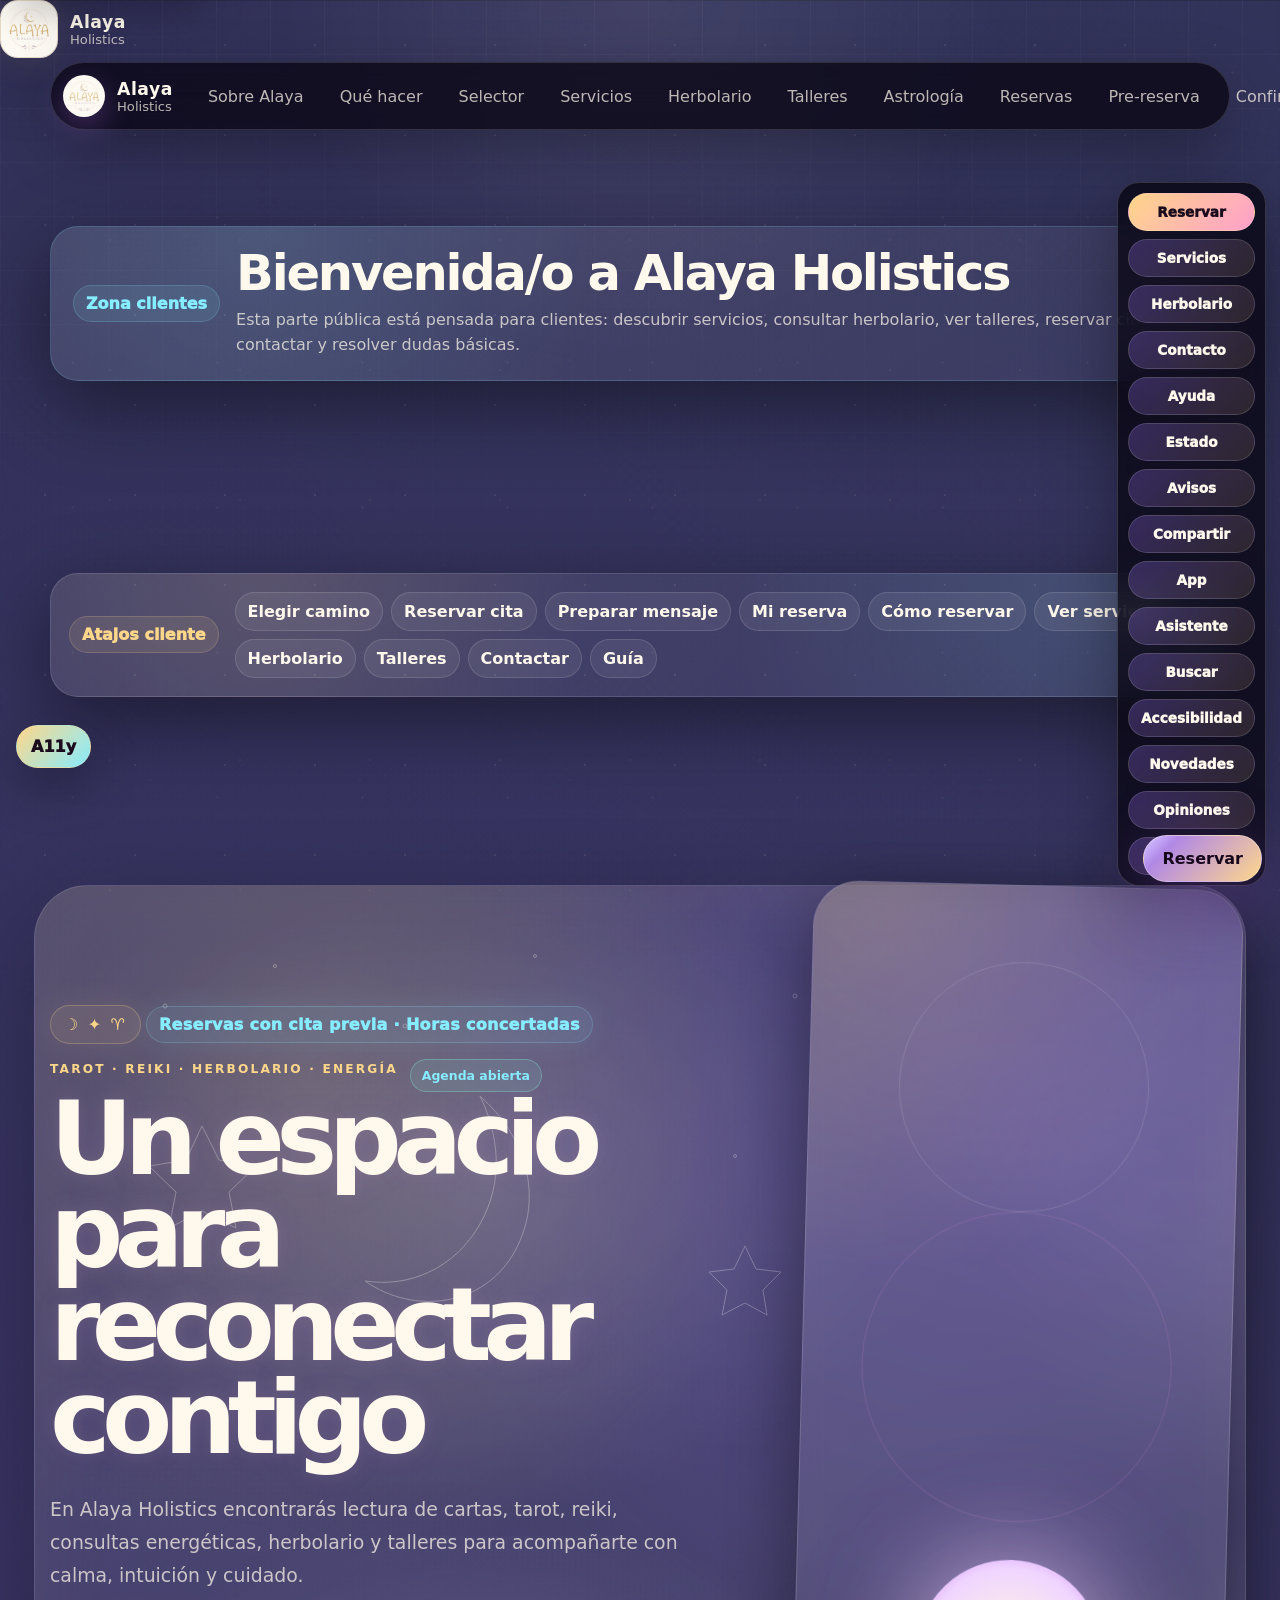
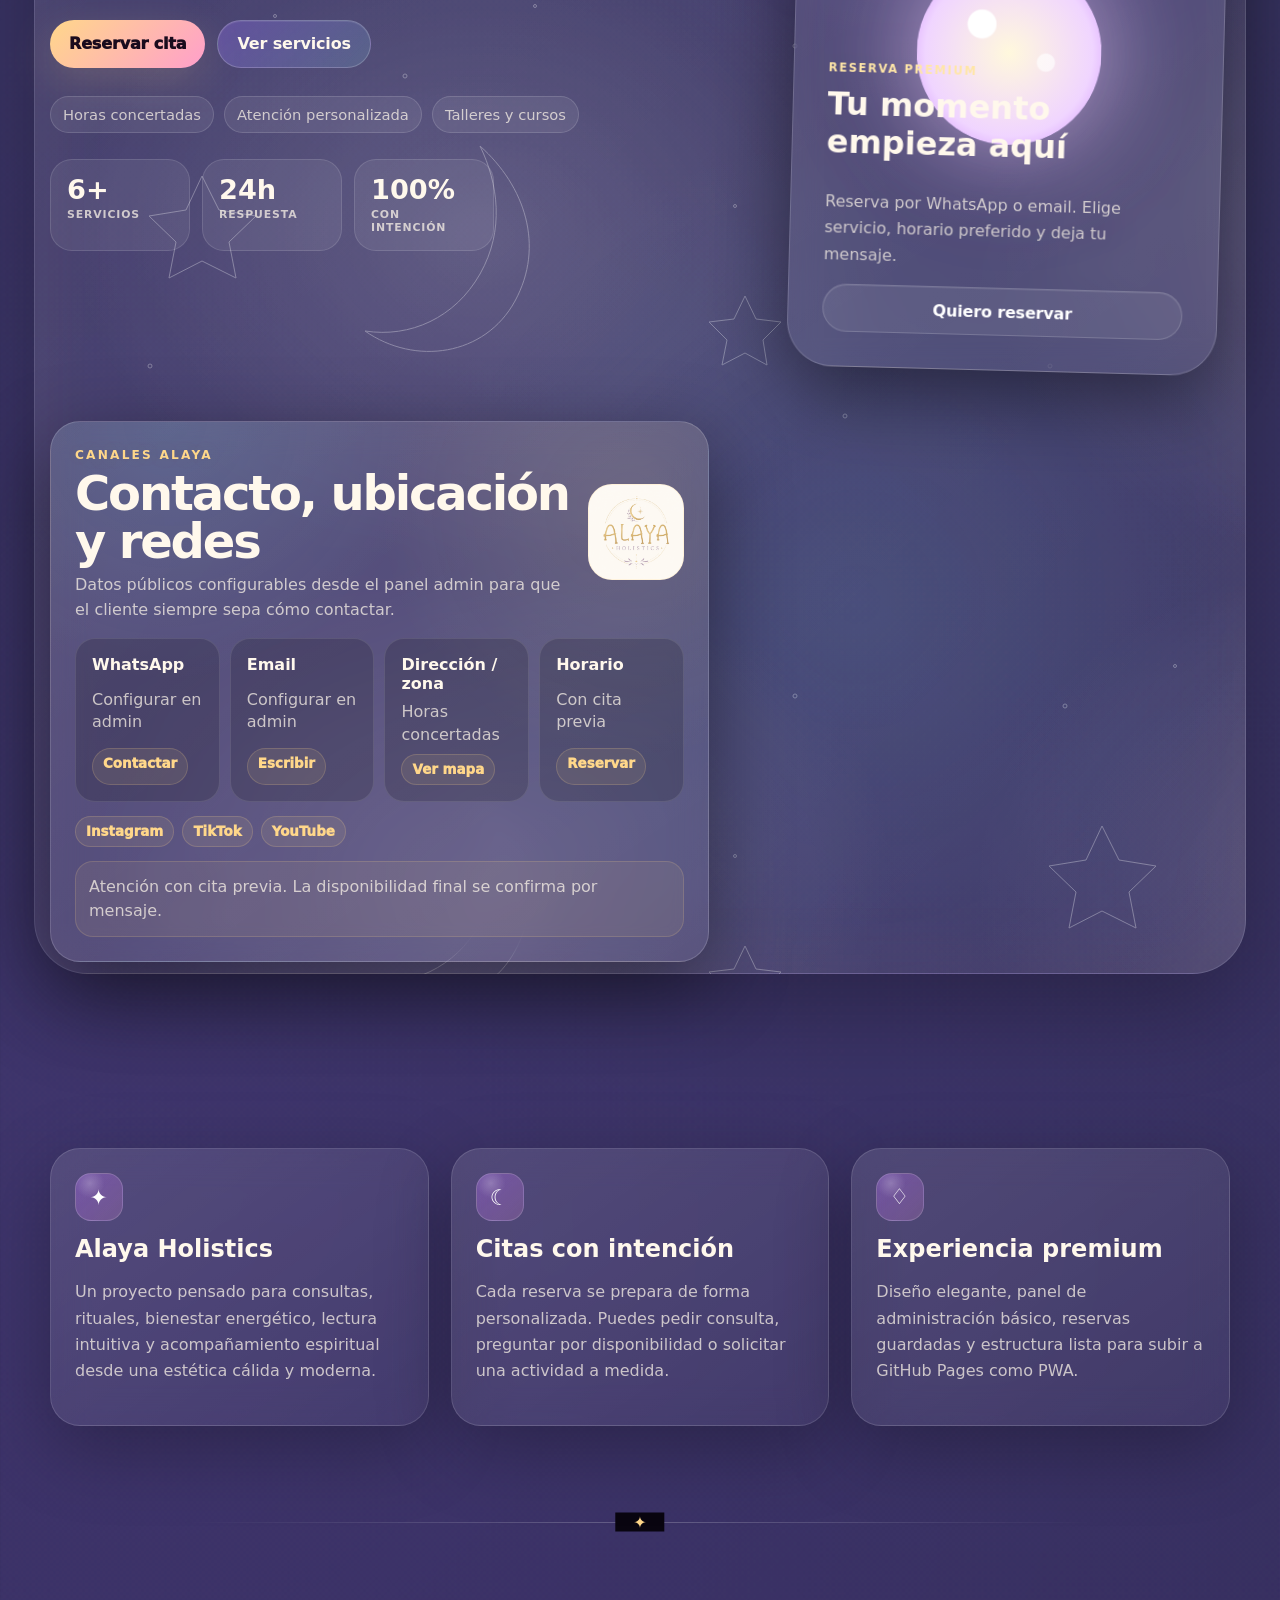
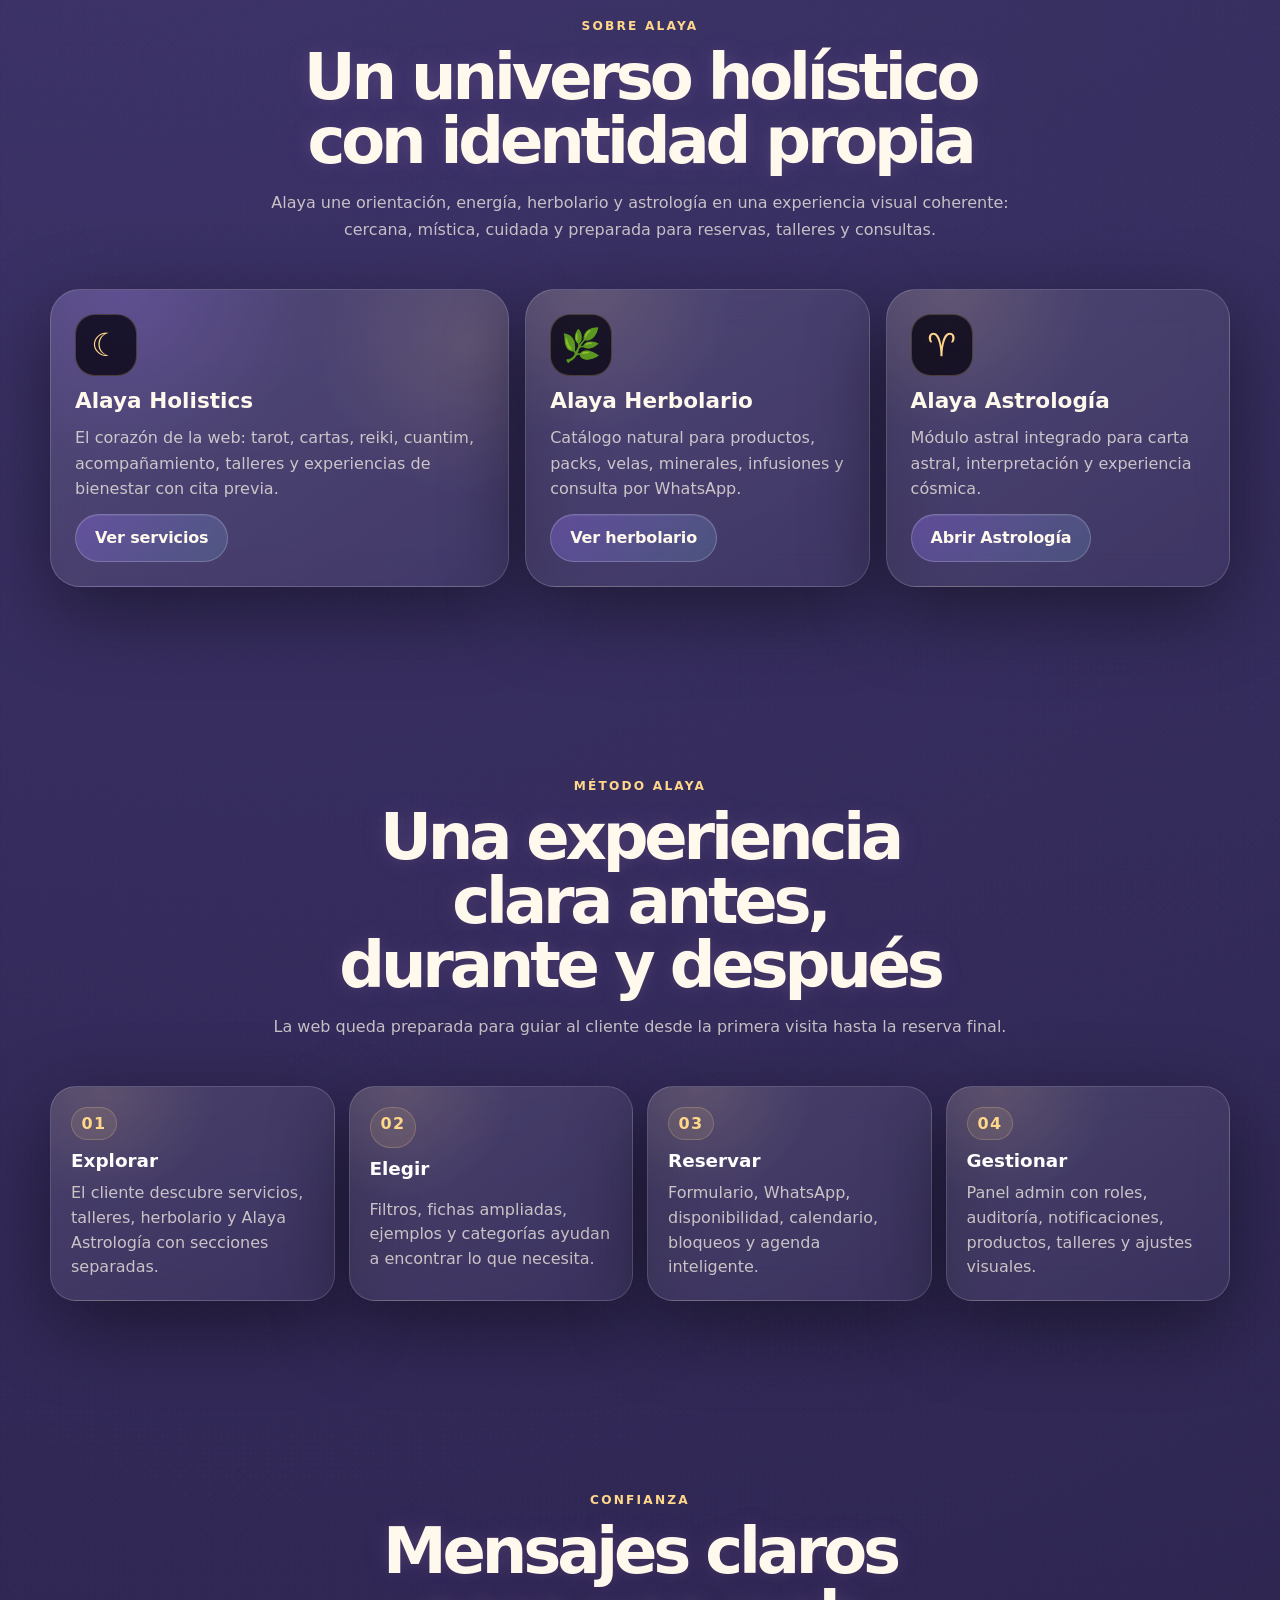
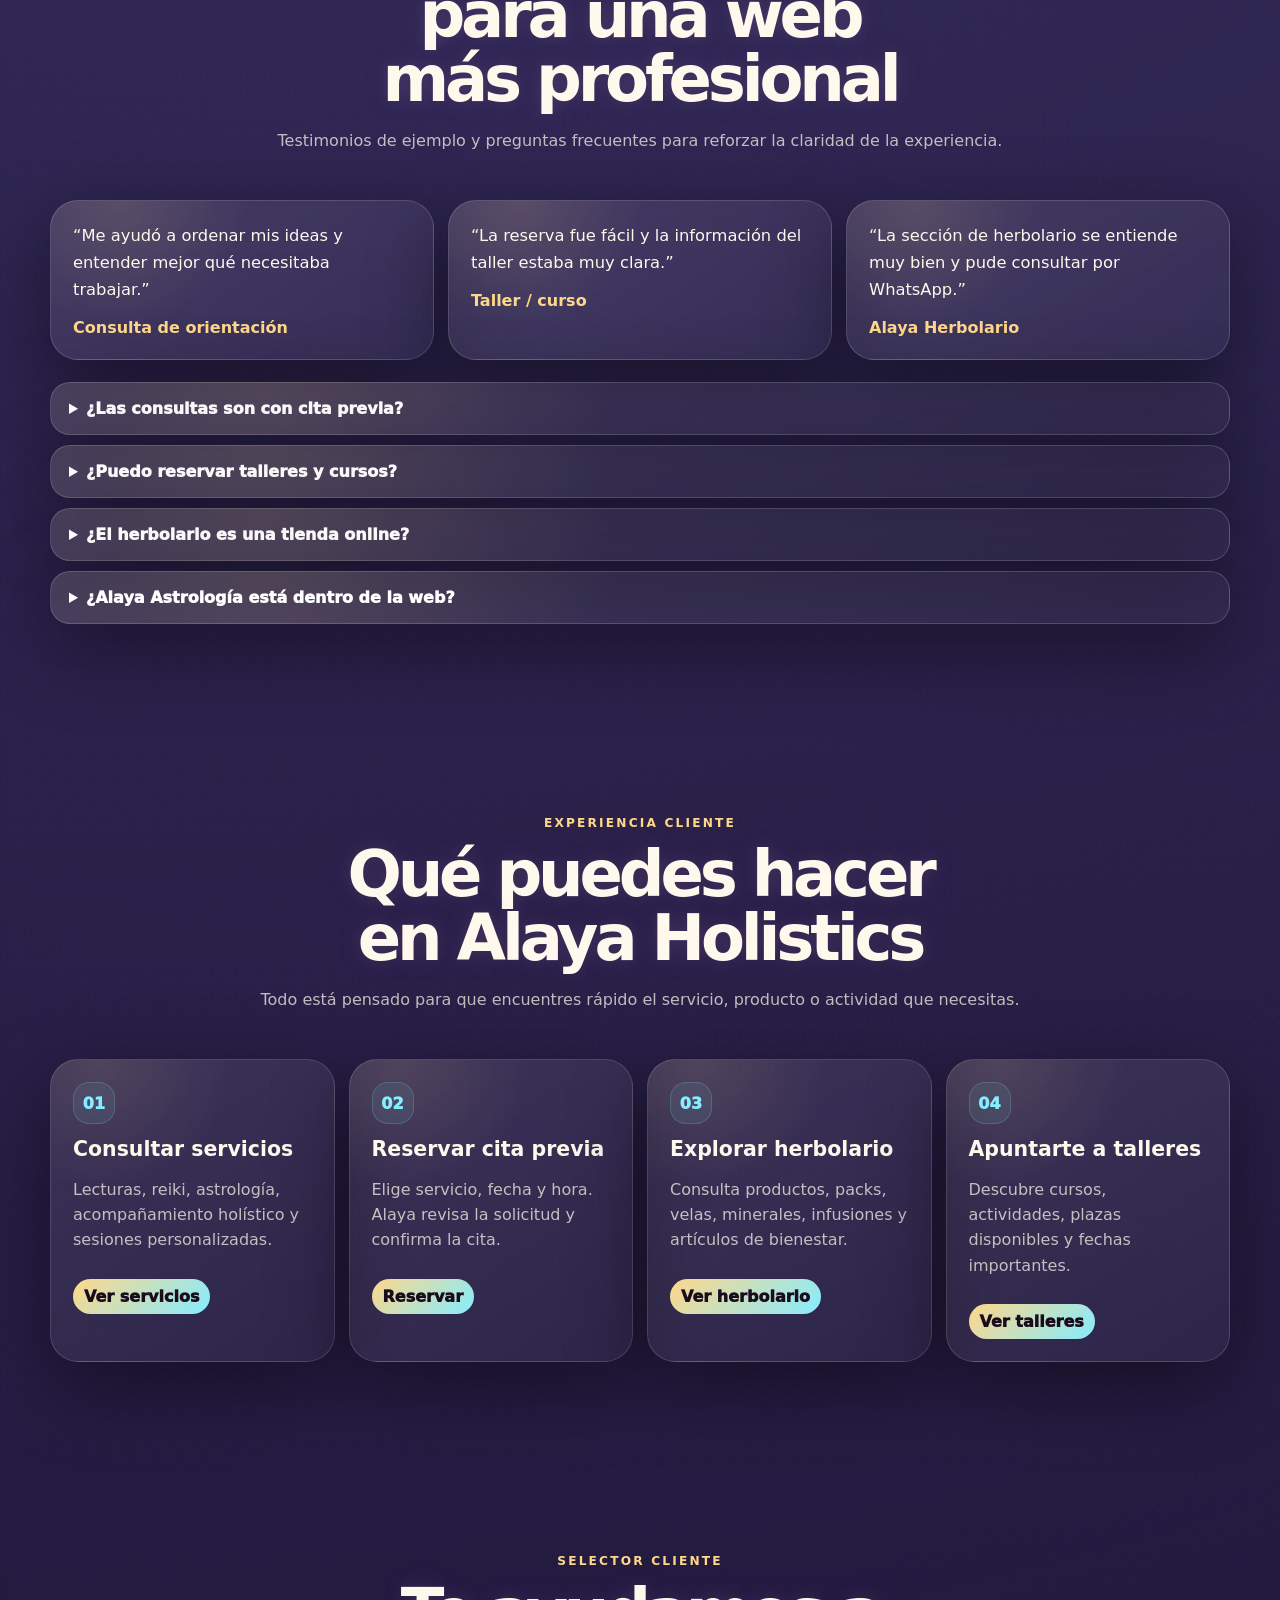
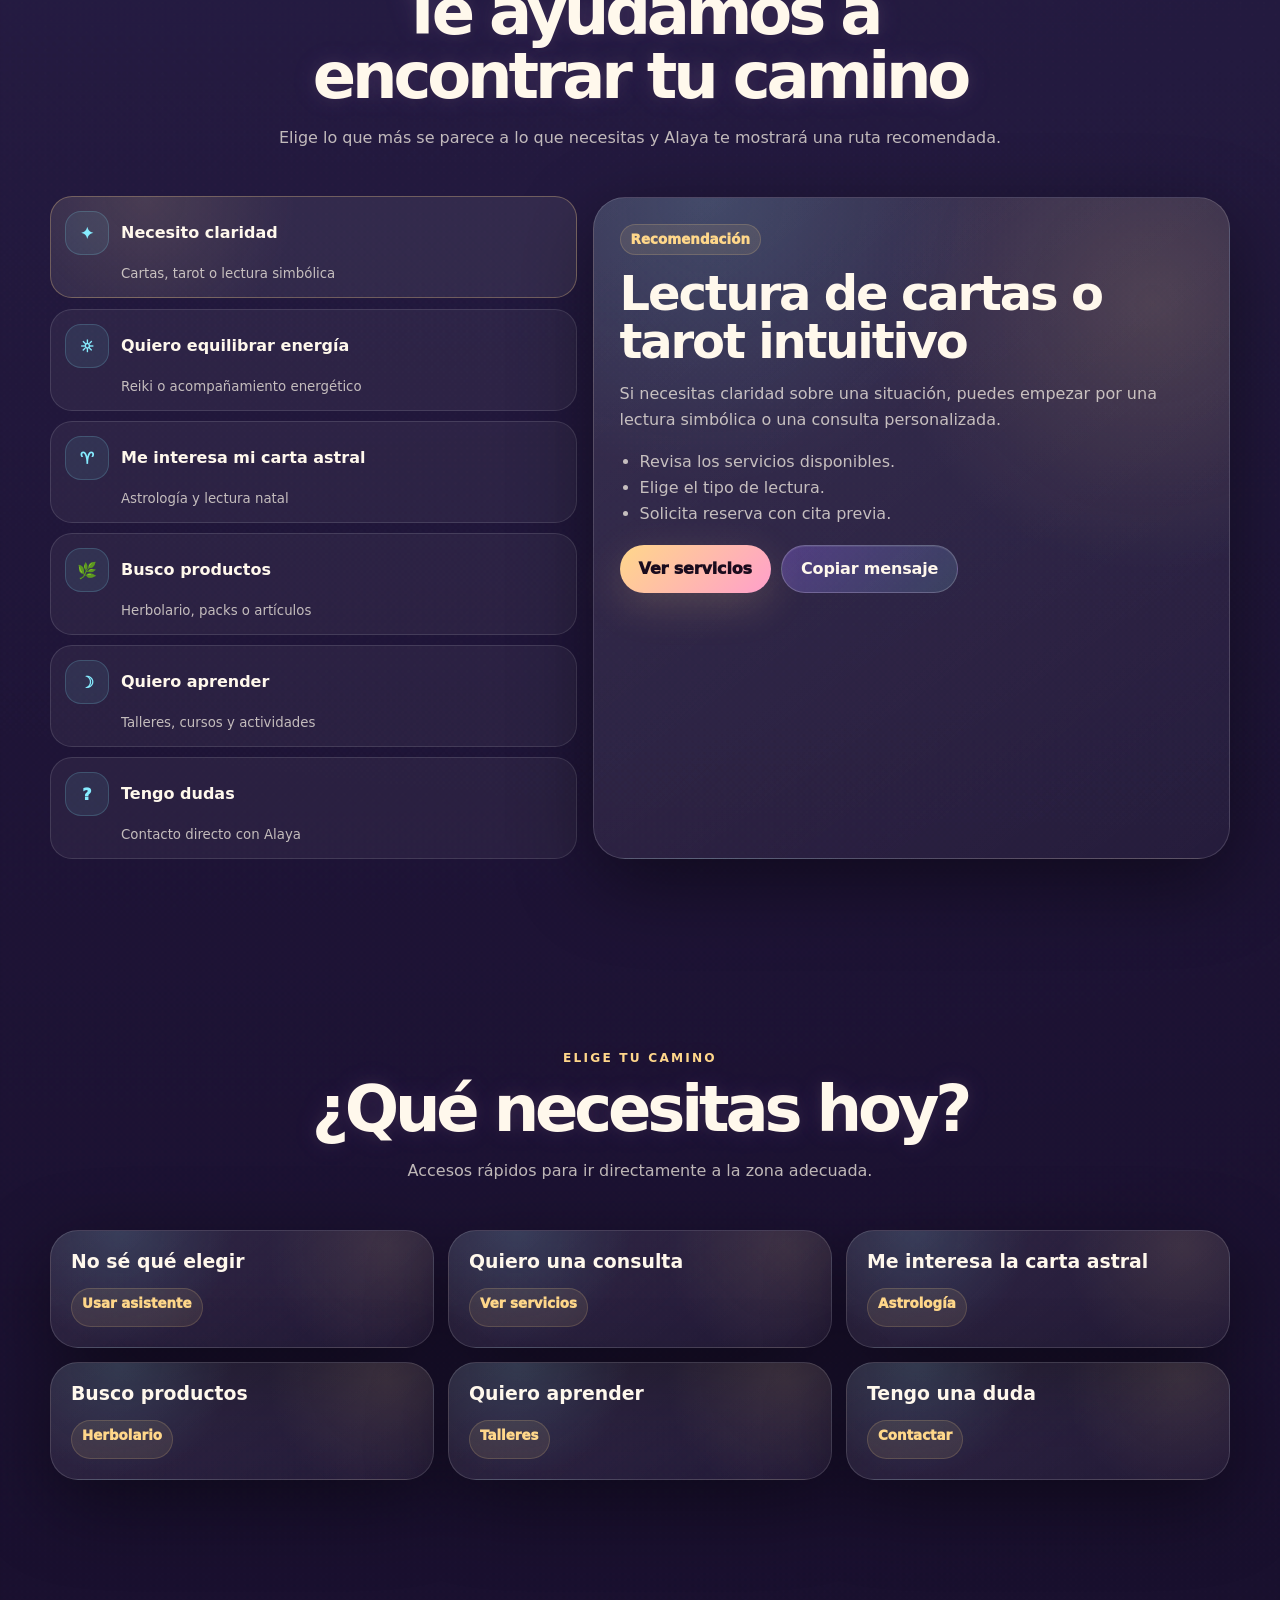
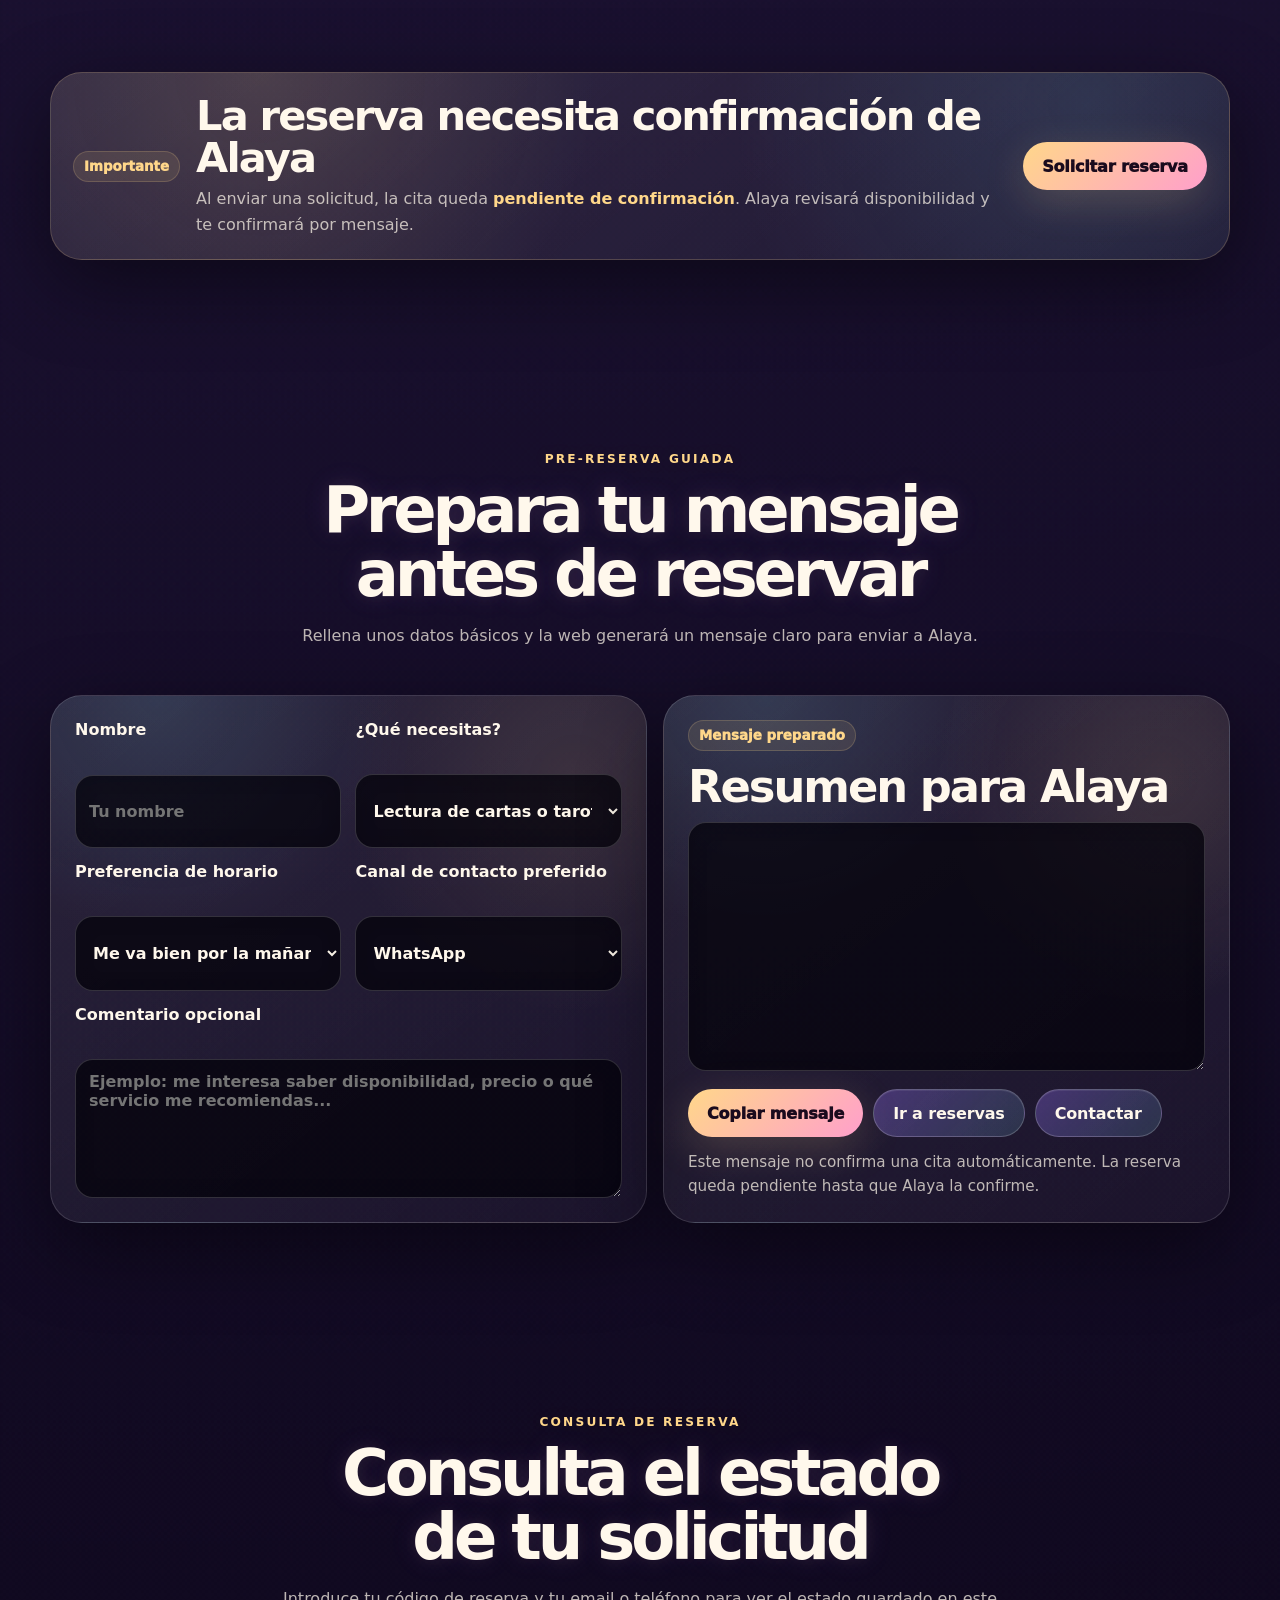
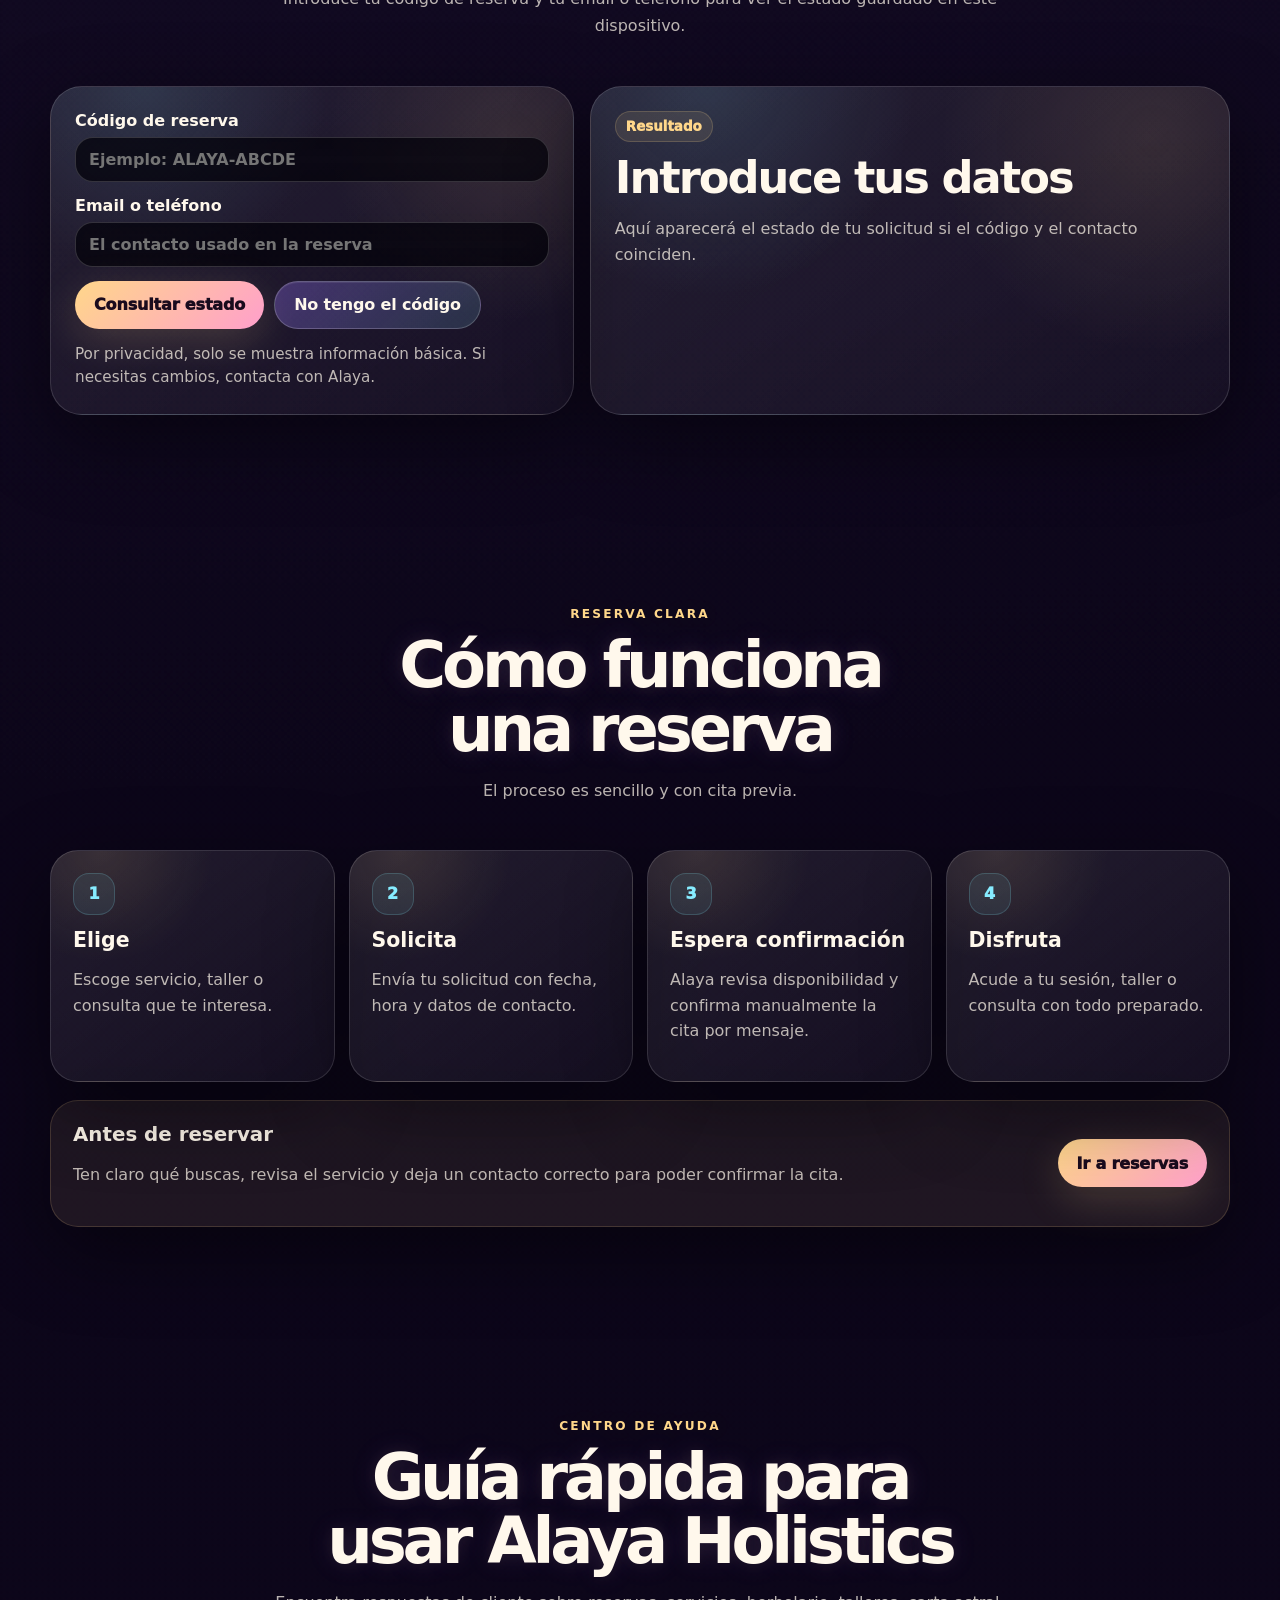
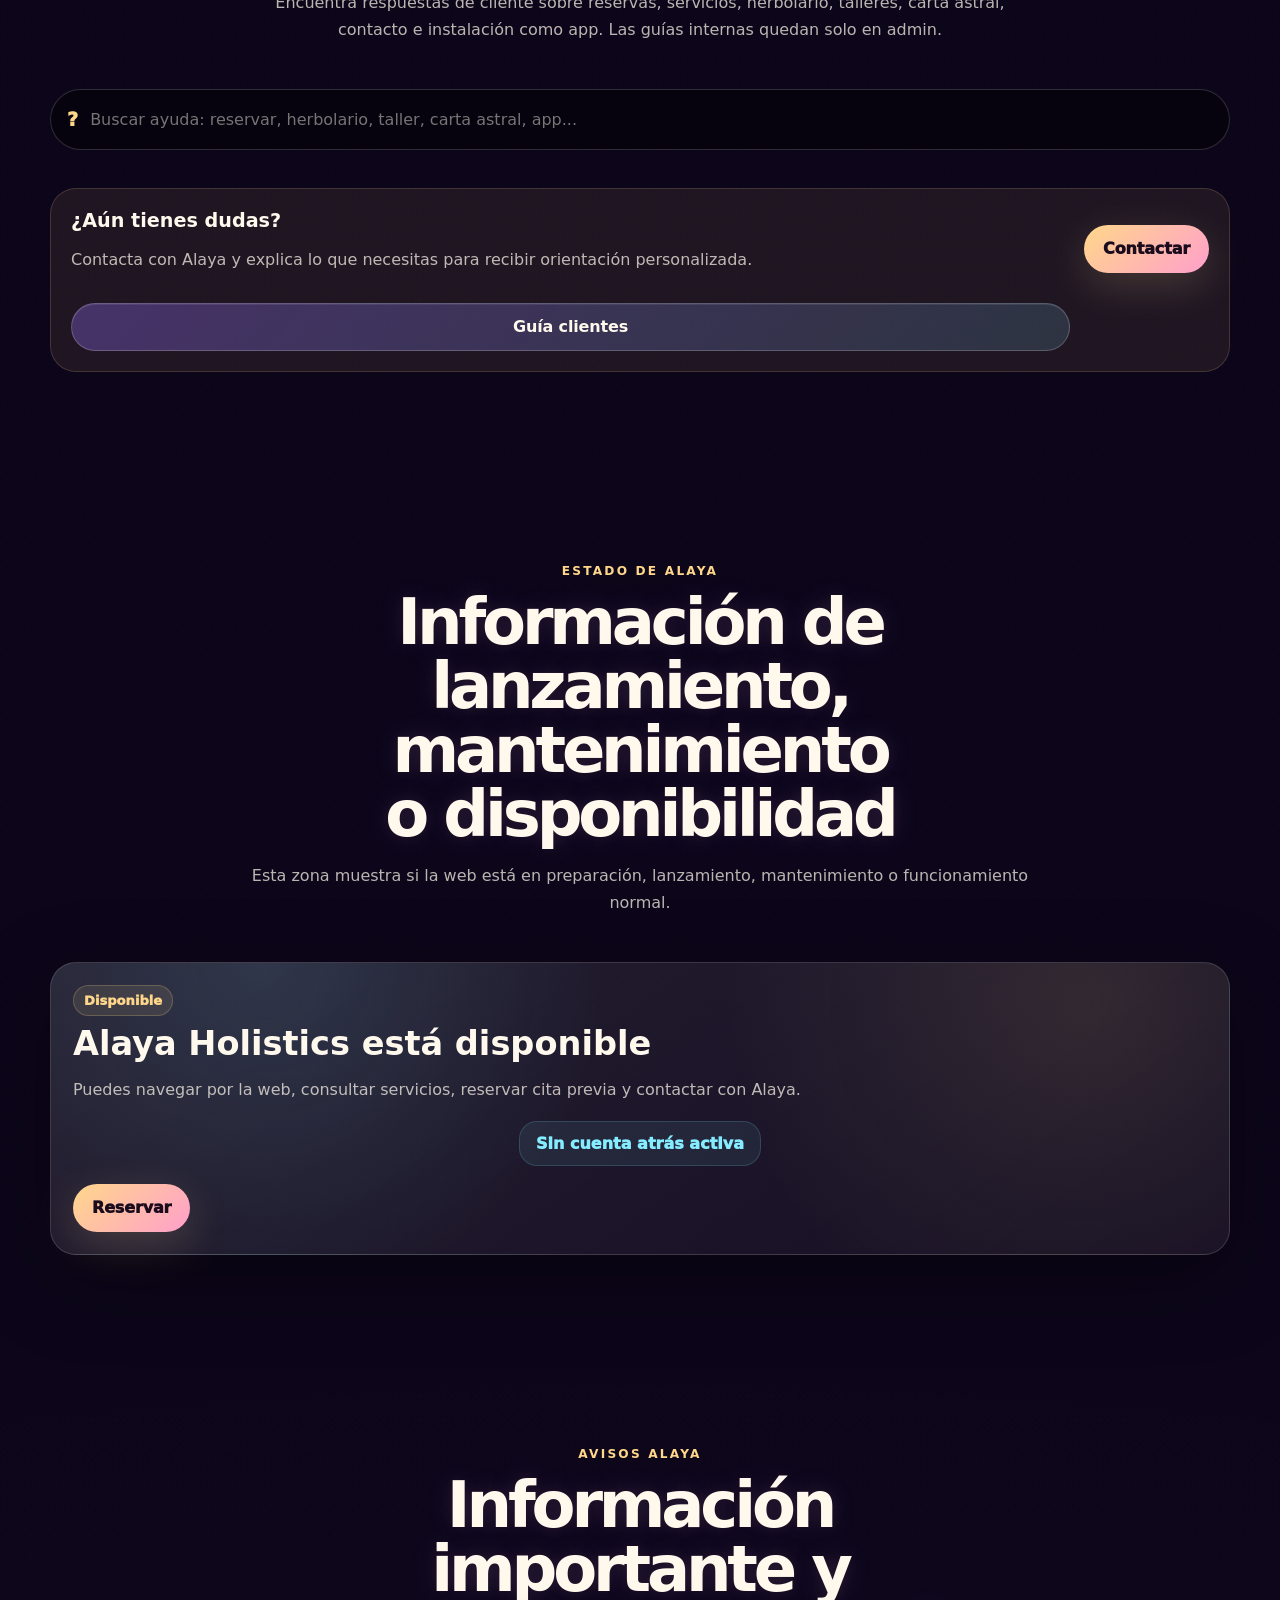
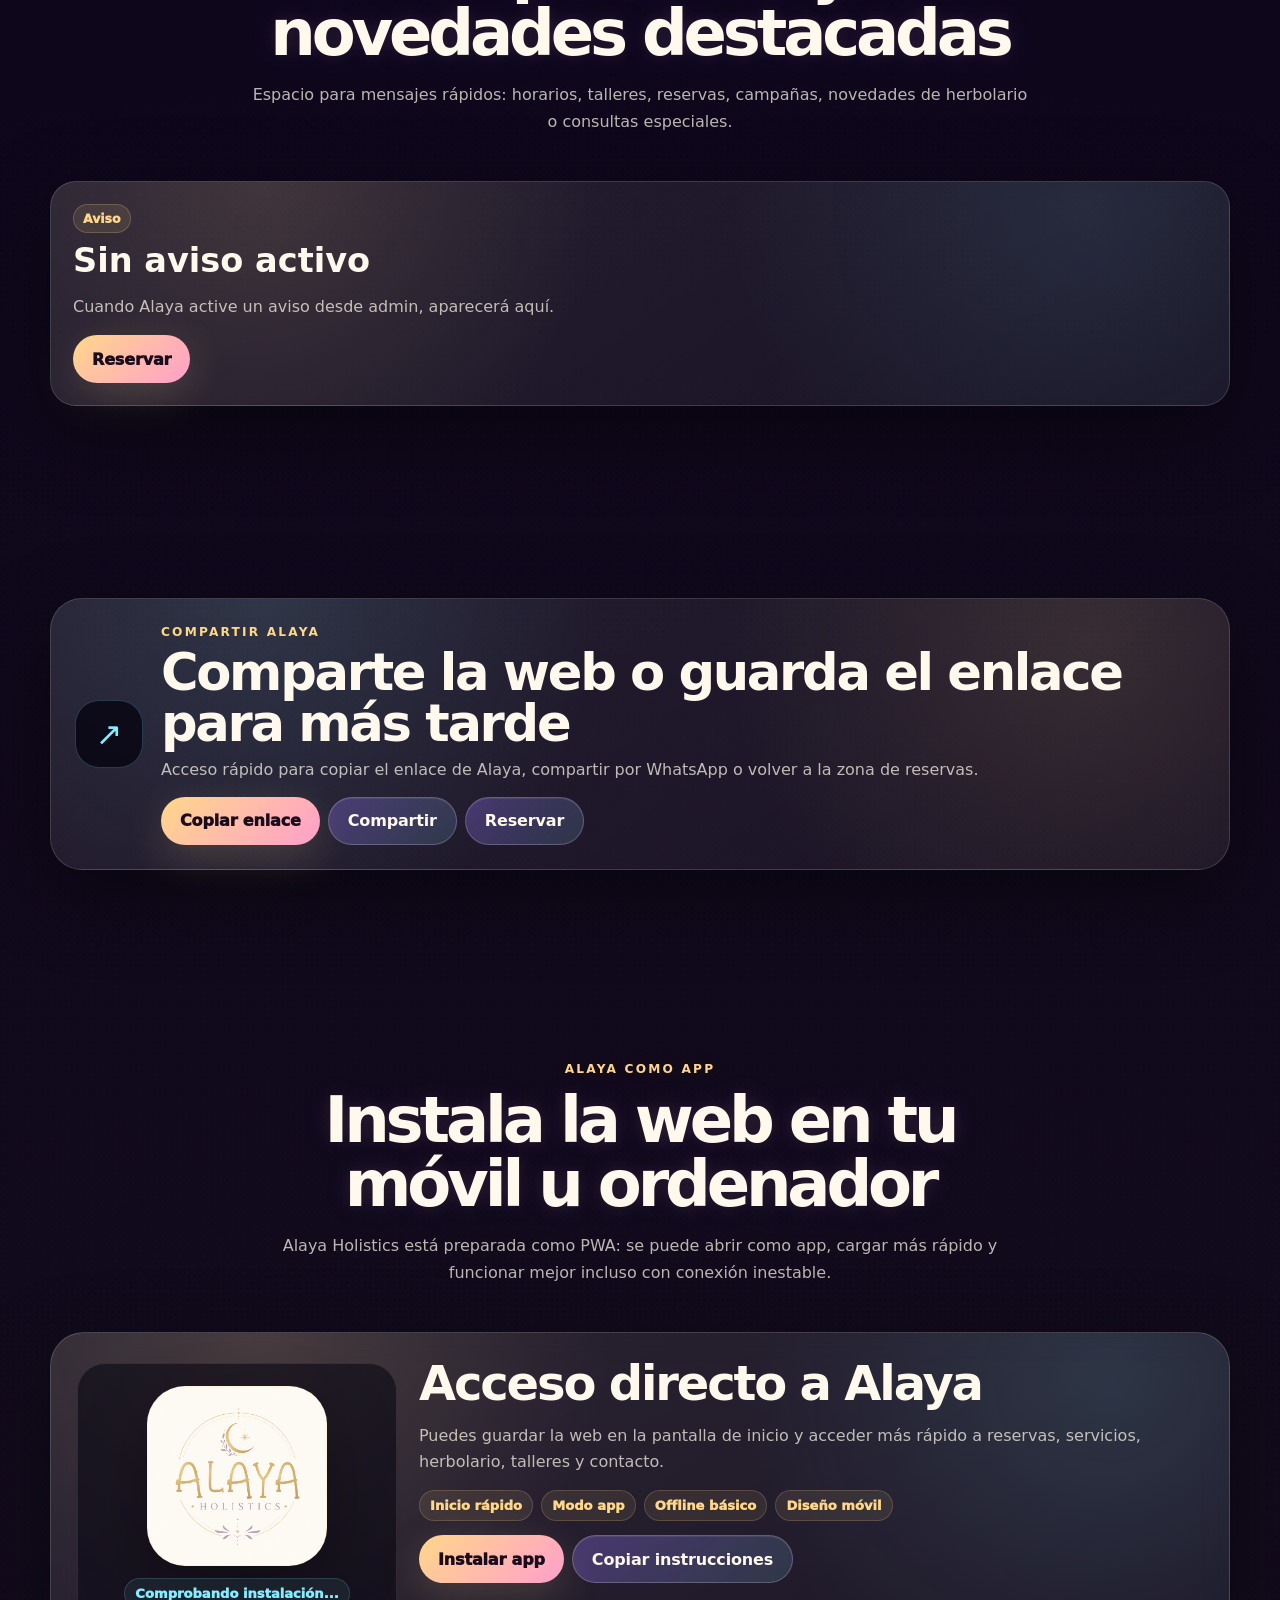
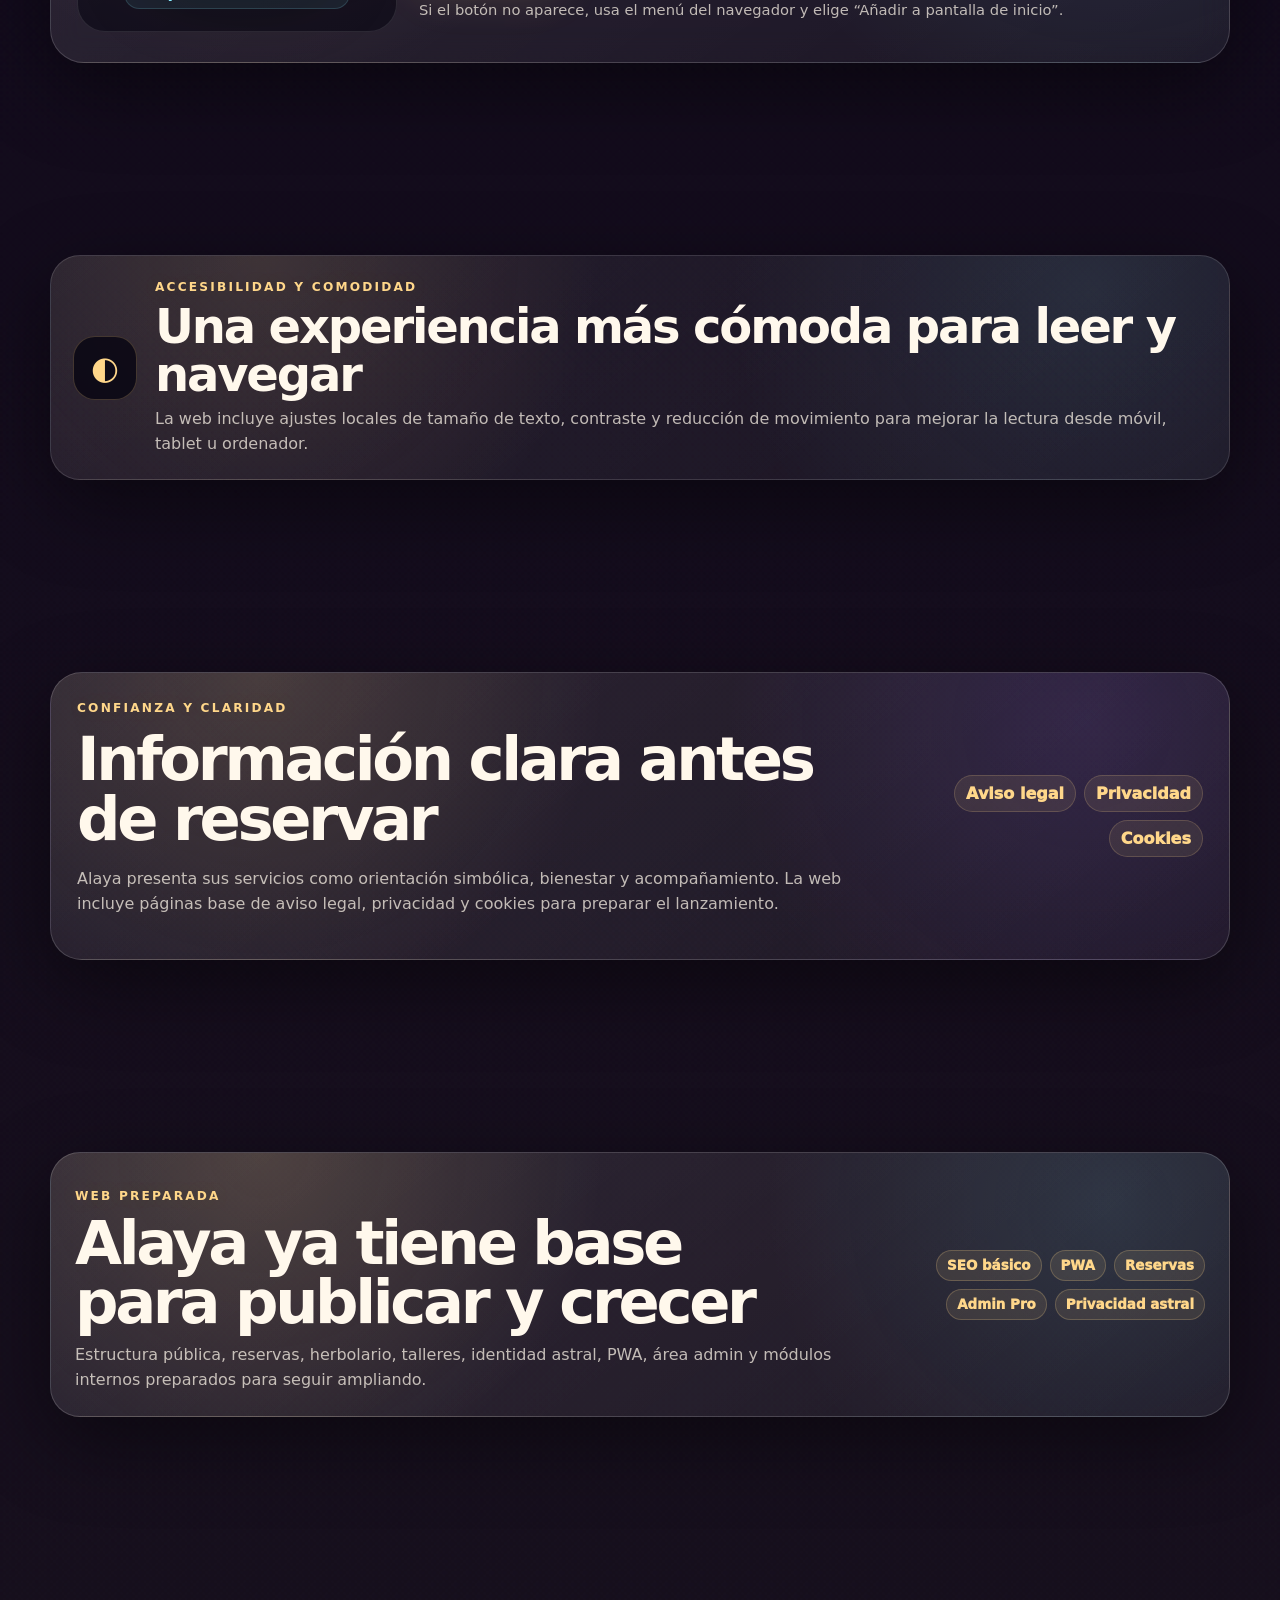
==== commit 7c3b68db: "Add files via upload" ====
--- a/index.html
+++ b/index.html
@@ -10,16 +10,67 @@
   <meta property="og:description" content="Tarot, Reiki, Herbolario, talleres y reservas con cita previa.">
   <meta property="og:type" content="website">
   <meta property="og:image" content="assets/icon-512.png">
-  <title>Alaya Holistics · Tarot, Reiki y Herbolario</title>
+  <title>Alaya Holistics · Reservas, Herbolario y Astrología</title>
 
   <link rel="manifest" href="manifest.webmanifest">
   <link rel="icon" href="assets/icon-192.png">
   <link rel="apple-touch-icon" href="assets/icon-192.png">
   <link rel="stylesheet" href="css/styles.css">
+
+  <meta name="description" content="Alaya Holistics: reservas con cita previa, tarot, cartas, reiki, talleres, Alaya Herbolario y Alaya Astrología con diseño astral premium.">
+  <meta name="keywords" content="Alaya Holistics, tarot, reiki, herbolario, astrología, carta astral, talleres, reservas">
+  <meta name="theme-color" content="#070411">
+  <meta name="apple-mobile-web-app-title" content="Alaya Holistics">
+  <meta name="application-name" content="Alaya Holistics">
+  <meta property="og:title" content="Alaya Holistics">
+  <meta property="og:description" content="Universo holístico con servicios, talleres, herbolario, astrología y reservas con cita previa.">
+  <meta property="og:type" content="website">
+  <meta property="og:image" content="assets/logos/alaya-holistics-logo.png">
+  <meta name="twitter:card" content="summary_large_image">
+  <script type="application/ld+json" id="alayaStructuredData">
+  {
+    "@context": "https://schema.org",
+    "@type": "LocalBusiness",
+    "name": "Alaya Holistics",
+    "description": "Servicios holísticos, orientación simbólica, herbolario, astrología y talleres con cita previa.",
+    "url": ".",
+    "image": "assets/logos/alaya-holistics-logo.png",
+    "areaServed": "España",
+    "sameAs": [],
+    "makesOffer": [
+      { "@type": "Offer", "itemOffered": { "@type": "Service", "name": "Tarot intuitivo" } },
+      { "@type": "Offer", "itemOffered": { "@type": "Service", "name": "Reiki" } },
+      { "@type": "Offer", "itemOffered": { "@type": "Service", "name": "Herbolario" } },
+      { "@type": "Offer", "itemOffered": { "@type": "Service", "name": "Carta astral" } }
+    ]
+  }
+  </script>
+  <!-- Web Pública Pro -->
+
 </head>
 
-<body class="modern-ui">
-  <header class="site-header" id="top">
+<body class="modern-ui astral-global-theme">
+
+  <div class="global-notice-banner hidden" id="globalNoticeBanner" role="status" aria-live="polite">
+    <div class="global-notice-inner">
+      <span id="globalNoticeType">Aviso</span>
+      <strong id="globalNoticeTitle">Alaya Holistics</strong>
+      <p id="globalNoticeMessage">Aviso público configurable desde admin.</p>
+      <a id="globalNoticeCta" href="#reservas">Ver más</a>
+      <button id="closeGlobalNoticeBtn" type="button" aria-label="Cerrar aviso">×</button>
+    </div>
+  </div>
+
+  <a class="skip-to-content" href="#contenido">Saltar al contenido</a>
+  <div class="astral-starfield" id="astralStarfield" aria-hidden="true"></div>
+  <a class="brand brand-with-logo" href="#inicio" aria-label="Ir al inicio de Alaya Holistics">
+        <img class="brand-logo-img" loading="eager" decoding="async" src="assets/logos/alaya-holistics-logo.png" alt="Alaya Holistics">
+        <div>
+          <strong>Alaya</strong>
+          <small>Holistics</small>
+        </div>
+      </a>
+<header class="site-header" id="top">
     <nav class="nav">
       <a class="brand" href="#top" aria-label="Ir al inicio">
         <img src="assets/icon-192.png" alt="" class="brand-icon">
@@ -32,20 +83,64 @@
       <button class="nav-toggle" id="navToggle" aria-label="Abrir menú">☰</button>
 
       <div class="nav-links" id="navLinks">
+        <a href="#sobre-alaya">Sobre Alaya</a>
+        <a href="#experiencia-cliente">Qué hacer</a>
+        <a href="#selector-cliente">Selector</a>
         <a href="#servicios">Servicios</a>
+        <a href="#herbolario">Herbolario</a>
+        <a href="#eventos">Talleres</a>
+        <a href="#astral-ia">Astrología</a>
         <a href="#reservas">Reservas</a>
-        <a href="#eventos">Talleres</a>
-        <a href="#herbolario">Alaya Herbolario</a>
-        <a href="#contacto">Contacto</a>
-        <button class="admin-mini-btn" id="openAdminBtnTop">Admin</button>
+        <a href="#pre-reserva">Pre-reserva</a>
+        <a href="#confirmacion-reserva">Confirmación</a>
+        <a href="#consulta-reserva">Mi reserva</a>
+        <a href="#como-reservar">Cómo reservar</a>
+        <a href="#contacto-alaya">Contacto</a>
+        <a href="#ayuda-alaya">Ayuda</a>
+        <a href="guia-clientes.html">Guía clientes</a>
       </div>
     </nav>
   </header>
 
-  <main>
+  <main id="contenido">
+
+    <section class="section role-client-intro" id="zona-clientes">
+      <div class="role-client-card">
+        <span>Zona clientes</span>
+        <div>
+          <h2>Bienvenida/o a Alaya Holistics</h2>
+          <p>
+            Esta parte pública está pensada para clientes: descubrir servicios, consultar herbolario,
+            ver talleres, reservar cita, contactar y resolver dudas básicas.
+          </p>
+        </div>
+      </div>
+    </section>
+
+    <section class="section client-clean-shortcuts" id="atajos-clientes">
+      <div class="client-clean-shortcuts-card">
+        <span>Atajos cliente</span>
+        <nav aria-label="Atajos rápidos para clientes">
+          <a href="#selector-cliente">Elegir camino</a>
+          <a href="#reservas">Reservar cita</a>
+          <a href="#pre-reserva">Preparar mensaje</a>
+          <a href="#consulta-reserva">Mi reserva</a>
+          <a href="#como-reservar">Cómo reservar</a>
+          <a href="#servicios">Ver servicios</a>
+          <a href="#herbolario">Herbolario</a>
+          <a href="#eventos">Talleres</a>
+          <a href="#contacto-alaya">Contactar</a>
+          <a href="guia-clientes.html">Guía</a>
+        </nav>
+      </div>
+    </section>
+
+
     <section class="hero">
       <div class="hero-bg"></div>
       <div class="hero-content">
+        <div class="astral-hero-seal" id="astralHeroSeal">☽ ✦ ♈︎</div>
+        <div class="public-status-ribbon">Reservas con cita previa · Horas concertadas</div>
         <div class="hero-kicker-row">
           <p class="eyebrow">Tarot · Reiki · Herbolario · Energía</p>
           <span class="live-pill">Agenda abierta</span>
@@ -84,6 +179,55 @@
         <p>Reserva por WhatsApp o email. Elige servicio, horario preferido y deja tu mensaje.</p>
         <a href="#reservas" class="btn btn-glass">Quiero reservar</a>
       </div>
+
+      <div class="public-channels-panel" id="canales-alaya">
+        <div class="public-channel-head">
+          <div>
+            <p class="eyebrow">Canales Alaya</p>
+            <h3>Contacto, ubicación y redes</h3>
+            <p>
+              Datos públicos configurables desde el panel admin para que el cliente siempre sepa cómo contactar.
+            </p>
+          </div>
+          <div class="public-channel-logo">
+            <img loading="lazy" decoding="async" src="assets/logos/alaya-holistics-logo.png" alt="Alaya Holistics">
+          </div>
+        </div>
+
+        <div class="public-channel-grid">
+          <article>
+            <strong>WhatsApp</strong>
+            <span id="publicWhatsappLabel">Configurar en admin</span>
+            <a id="publicWhatsappLink" href="#reservas">Contactar</a>
+          </article>
+          <article>
+            <strong>Email</strong>
+            <span id="publicEmailLabel">Configurar en admin</span>
+            <a id="publicEmailLink" href="#reservas">Escribir</a>
+          </article>
+          <article>
+            <strong>Dirección / zona</strong>
+            <span id="publicAddressLabel">Horas concertadas</span>
+            <a id="publicMapLink" href="#contacto-alaya">Ver mapa</a>
+          </article>
+          <article>
+            <strong>Horario</strong>
+            <span id="publicHoursLabel">Con cita previa</span>
+            <a href="#reservas">Reservar</a>
+          </article>
+        </div>
+
+        <div class="public-social-links">
+          <a id="publicInstagramLink" href="#" target="_blank" rel="noopener">Instagram</a>
+          <a id="publicTikTokLink" href="#" target="_blank" rel="noopener">TikTok</a>
+          <a id="publicYoutubeLink" href="#" target="_blank" rel="noopener">YouTube</a>
+        </div>
+
+        <p class="public-notice" id="publicNoticeText">
+          Atención con cita previa. La disponibilidad final se confirma por mensaje.
+        </p>
+      </div>
+
     </section>
 
     <section class="section intro-section">
@@ -119,6 +263,1001 @@
 
     <div class="cosmic-divider" aria-hidden="true"></div>
 
+    
+    <section class="section astral-about-section" id="sobre-alaya">
+      <div class="section-header">
+        <p class="eyebrow">Sobre Alaya</p>
+        <h2>Un universo holístico con identidad propia</h2>
+        <p>
+          Alaya une orientación, energía, herbolario y astrología en una experiencia visual coherente:
+          cercana, mística, cuidada y preparada para reservas, talleres y consultas.
+        </p>
+      </div>
+
+      <div class="astral-about-grid">
+        <article class="astral-about-card large">
+          <span>☾</span>
+          <h3>Alaya Holistics</h3>
+          <p>
+            El corazón de la web: tarot, cartas, reiki, cuantim, acompañamiento,
+            talleres y experiencias de bienestar con cita previa.
+          </p>
+          <a class="btn btn-secondary" href="#servicios">Ver servicios</a>
+        </article>
+
+        <article class="astral-about-card">
+          <span>🌿</span>
+          <h3>Alaya Herbolario</h3>
+          <p>
+            Catálogo natural para productos, packs, velas, minerales, infusiones y consulta por WhatsApp.
+          </p>
+          <a class="btn btn-secondary" href="#herbolario">Ver herbolario</a>
+        </article>
+
+        <article class="astral-about-card">
+          <span>♈</span>
+          <h3>Alaya Astrología</h3>
+          <p>
+            Módulo astral integrado para carta astral, interpretación y experiencia cósmica.
+          </p>
+          <a class="btn btn-secondary" href="#astral-ia">Abrir Astrología</a>
+        </article>
+      </div>
+    </section>
+
+    <section class="section astral-method-section" id="metodo-alaya">
+      <div class="section-header">
+        <p class="eyebrow">Método Alaya</p>
+        <h2>Una experiencia clara antes, durante y después</h2>
+        <p>
+          La web queda preparada para guiar al cliente desde la primera visita hasta la reserva final.
+        </p>
+      </div>
+
+      <div class="astral-method-steps">
+        <article>
+          <b>01</b>
+          <strong>Explorar</strong>
+          <span>El cliente descubre servicios, talleres, herbolario y Alaya Astrología con secciones separadas.</span>
+        </article>
+        <article>
+          <b>02</b>
+          <strong>Elegir</strong>
+          <span>Filtros, fichas ampliadas, ejemplos y categorías ayudan a encontrar lo que necesita.</span>
+        </article>
+        <article>
+          <b>03</b>
+          <strong>Reservar</strong>
+          <span>Formulario, WhatsApp, disponibilidad, calendario, bloqueos y agenda inteligente.</span>
+        </article>
+        <article>
+          <b>04</b>
+          <strong>Gestionar</strong>
+          <span>Panel admin con roles, auditoría, notificaciones, productos, talleres y ajustes visuales.</span>
+        </article>
+      </div>
+    </section>
+
+    <section class="section astral-trust-section" id="confianza">
+      <div class="section-header">
+        <p class="eyebrow">Confianza</p>
+        <h2>Mensajes claros para una web más profesional</h2>
+        <p>
+          Testimonios de ejemplo y preguntas frecuentes para reforzar la claridad de la experiencia.
+        </p>
+      </div>
+
+      <div class="astral-testimonials">
+        <article>
+          <p>“Me ayudó a ordenar mis ideas y entender mejor qué necesitaba trabajar.”</p>
+          <strong>Consulta de orientación</strong>
+        </article>
+        <article>
+          <p>“La reserva fue fácil y la información del taller estaba muy clara.”</p>
+          <strong>Taller / curso</strong>
+        </article>
+        <article>
+          <p>“La sección de herbolario se entiende muy bien y pude consultar por WhatsApp.”</p>
+          <strong>Alaya Herbolario</strong>
+        </article>
+      </div>
+
+      <div class="astral-faq">
+        <details>
+          <summary>¿Las consultas son con cita previa?</summary>
+          <p>Sí. La web está pensada para trabajar con reservas y horas concertadas.</p>
+        </details>
+        <details>
+          <summary>¿Puedo reservar talleres y cursos?</summary>
+          <p>Sí. Cada actividad puede tener fecha, hora, precio, nivel, plazas y ficha ampliada.</p>
+        </details>
+        <details>
+          <summary>¿El herbolario es una tienda online?</summary>
+          <p>De momento funciona como catálogo con consulta por WhatsApp, sin pago online.</p>
+        </details>
+        <details>
+          <summary>¿Alaya Astrología está dentro de la web?</summary>
+          <p>Sí. Está integrado como área interna de administración.</p>
+        </details>
+      </div>
+    </section>
+
+    
+    
+    
+    
+    
+    
+    
+    
+    
+    
+    
+    
+    
+    
+    
+    <section class="section client-experience-section" id="experiencia-cliente">
+      <div class="section-header">
+        <p class="eyebrow">Experiencia cliente</p>
+        <h2>Qué puedes hacer en Alaya Holistics</h2>
+        <p>
+          Todo está pensado para que encuentres rápido el servicio, producto o actividad que necesitas.
+        </p>
+      </div>
+
+      <div class="client-experience-grid">
+        <article>
+          <span>01</span>
+          <h3>Consultar servicios</h3>
+          <p>Lecturas, reiki, astrología, acompañamiento holístico y sesiones personalizadas.</p>
+          <a href="#servicios">Ver servicios</a>
+        </article>
+        <article>
+          <span>02</span>
+          <h3>Reservar cita previa</h3>
+          <p>Elige servicio, fecha y hora. Alaya revisa la solicitud y confirma la cita.</p>
+          <a href="#reservas">Reservar</a>
+        </article>
+        <article>
+          <span>03</span>
+          <h3>Explorar herbolario</h3>
+          <p>Consulta productos, packs, velas, minerales, infusiones y artículos de bienestar.</p>
+          <a href="#herbolario">Ver herbolario</a>
+        </article>
+        <article>
+          <span>04</span>
+          <h3>Apuntarte a talleres</h3>
+          <p>Descubre cursos, actividades, plazas disponibles y fechas importantes.</p>
+          <a href="#eventos">Ver talleres</a>
+        </article>
+      </div>
+    </section>
+
+    
+    <section class="section client-selector-section" id="selector-cliente">
+      <div class="section-header">
+        <p class="eyebrow">Selector cliente</p>
+        <h2>Te ayudamos a encontrar tu camino</h2>
+        <p>
+          Elige lo que más se parece a lo que necesitas y Alaya te mostrará una ruta recomendada.
+        </p>
+      </div>
+
+      <div class="client-selector-layout">
+        <div class="client-selector-options" role="list" aria-label="Opciones para clientes">
+          <button class="client-selector-option active" type="button" data-client-route="claridad">
+            <span>✦</span>
+            <strong>Necesito claridad</strong>
+            <small>Cartas, tarot o lectura simbólica</small>
+          </button>
+          <button class="client-selector-option" type="button" data-client-route="energia">
+            <span>☼</span>
+            <strong>Quiero equilibrar energía</strong>
+            <small>Reiki o acompañamiento energético</small>
+          </button>
+          <button class="client-selector-option" type="button" data-client-route="astral">
+            <span>♈</span>
+            <strong>Me interesa mi carta astral</strong>
+            <small>Astrología y lectura natal</small>
+          </button>
+          <button class="client-selector-option" type="button" data-client-route="herbolario">
+            <span>🌿</span>
+            <strong>Busco productos</strong>
+            <small>Herbolario, packs o artículos</small>
+          </button>
+          <button class="client-selector-option" type="button" data-client-route="talleres">
+            <span>☽</span>
+            <strong>Quiero aprender</strong>
+            <small>Talleres, cursos y actividades</small>
+          </button>
+          <button class="client-selector-option" type="button" data-client-route="duda">
+            <span>?</span>
+            <strong>Tengo dudas</strong>
+            <small>Contacto directo con Alaya</small>
+          </button>
+        </div>
+
+        <div class="client-selector-result" id="clientSelectorResult">
+          <span id="clientSelectorBadge">Recomendación</span>
+          <h3 id="clientSelectorTitle">Lectura de cartas o tarot intuitivo</h3>
+          <p id="clientSelectorText">
+            Si necesitas claridad sobre una situación, puedes empezar por una lectura simbólica o una consulta personalizada.
+          </p>
+          <ul id="clientSelectorSteps">
+            <li>Revisa los servicios disponibles.</li>
+            <li>Elige el tipo de lectura.</li>
+            <li>Solicita reserva con cita previa.</li>
+          </ul>
+          <div class="client-selector-actions">
+            <a class="btn btn-primary" id="clientSelectorMainLink" href="#servicios">Ver servicios</a>
+            <button class="btn btn-secondary" id="copyClientSelectorMessageBtn" type="button">Copiar mensaje</button>
+          </div>
+        </div>
+      </div>
+    </section>
+
+
+    <section class="section client-path-section" id="elige-camino">
+      <div class="section-header">
+        <p class="eyebrow">Elige tu camino</p>
+        <h2>¿Qué necesitas hoy?</h2>
+        <p>
+          Accesos rápidos para ir directamente a la zona adecuada.
+        </p>
+      </div>
+
+      <div class="client-path-grid">
+        <a href="#asistente-alaya">
+          <strong>No sé qué elegir</strong>
+          <span>Usar asistente</span>
+        </a>
+        <a href="#servicios">
+          <strong>Quiero una consulta</strong>
+          <span>Ver servicios</span>
+        </a>
+        <a href="#astral-ia">
+          <strong>Me interesa la carta astral</strong>
+          <span>Astrología</span>
+        </a>
+        <a href="#herbolario">
+          <strong>Busco productos</strong>
+          <span>Herbolario</span>
+        </a>
+        <a href="#eventos">
+          <strong>Quiero aprender</strong>
+          <span>Talleres</span>
+        </a>
+        <a href="#contacto-alaya">
+          <strong>Tengo una duda</strong>
+          <span>Contactar</span>
+        </a>
+      </div>
+    </section>
+
+    
+    
+    <section class="section client-confirmation-notice-section" id="confirmacion-reserva">
+      <div class="client-confirmation-notice">
+        <span>Importante</span>
+        <div>
+          <h2>La reserva necesita confirmación de Alaya</h2>
+          <p>
+            Al enviar una solicitud, la cita queda <strong>pendiente de confirmación</strong>.
+            Alaya revisará disponibilidad y te confirmará por mensaje.
+          </p>
+        </div>
+        <a class="btn btn-primary" href="#reservas">Solicitar reserva</a>
+      </div>
+    </section>
+
+
+    <section class="section client-prebooking-section" id="pre-reserva">
+      <div class="section-header">
+        <p class="eyebrow">Pre-reserva guiada</p>
+        <h2>Prepara tu mensaje antes de reservar</h2>
+        <p>
+          Rellena unos datos básicos y la web generará un mensaje claro para enviar a Alaya.
+        </p>
+      </div>
+
+      <div class="client-prebooking-layout">
+        <form class="client-prebooking-form" id="clientPrebookingForm">
+          <label>
+            Nombre
+            <input id="prebookingName" type="text" placeholder="Tu nombre">
+          </label>
+
+          <label>
+            ¿Qué necesitas?
+            <select id="prebookingReason">
+              <option value="Lectura de cartas o tarot">Lectura de cartas o tarot</option>
+              <option value="Reiki o sesión energética">Reiki o sesión energética</option>
+              <option value="Consulta de carta astral">Consulta de carta astral</option>
+              <option value="Producto de herbolario">Producto de herbolario</option>
+              <option value="Taller o curso">Taller o curso</option>
+              <option value="No sé qué elegir">No sé qué elegir</option>
+            </select>
+          </label>
+
+          <label>
+            Preferencia de horario
+            <select id="prebookingTime">
+              <option value="Me va bien por la mañana">Me va bien por la mañana</option>
+              <option value="Me va bien por la tarde">Me va bien por la tarde</option>
+              <option value="Prefiero fin de semana">Prefiero fin de semana</option>
+              <option value="Me adapto a la disponibilidad">Me adapto a la disponibilidad</option>
+            </select>
+          </label>
+
+          <label>
+            Canal de contacto preferido
+            <select id="prebookingContact">
+              <option value="WhatsApp">WhatsApp</option>
+              <option value="Email">Email</option>
+              <option value="Llamada">Llamada</option>
+            </select>
+          </label>
+
+          <label class="prebooking-full">
+            Comentario opcional
+            <textarea id="prebookingComment" rows="4" placeholder="Ejemplo: me interesa saber disponibilidad, precio o qué servicio me recomiendas..."></textarea>
+          </label>
+        </form>
+
+        <div class="client-prebooking-result">
+          <span>Mensaje preparado</span>
+          <h3>Resumen para Alaya</h3>
+          <textarea id="prebookingMessageOutput" rows="9" readonly></textarea>
+          <div class="client-prebooking-actions">
+            <button class="btn btn-primary" id="copyPrebookingMessageBtn" type="button">Copiar mensaje</button>
+            <a class="btn btn-secondary" href="#reservas">Ir a reservas</a>
+            <a class="btn btn-secondary" href="#contacto-alaya">Contactar</a>
+          </div>
+          <p class="prebooking-note">
+            Este mensaje no confirma una cita automáticamente. La reserva queda pendiente hasta que Alaya la confirme.
+          </p>
+        </div>
+      </div>
+    </section>
+
+
+    
+    <section class="section client-reservation-lookup-section" id="consulta-reserva">
+      <div class="section-header">
+        <p class="eyebrow">Consulta de reserva</p>
+        <h2>Consulta el estado de tu solicitud</h2>
+        <p>
+          Introduce tu código de reserva y tu email o teléfono para ver el estado guardado en este dispositivo.
+        </p>
+      </div>
+
+      <div class="client-reservation-lookup-layout">
+        <form class="client-reservation-lookup-form" id="clientReservationLookupForm">
+          <label>
+            Código de reserva
+            <input id="clientLookupCode" type="text" placeholder="Ejemplo: ALAYA-ABCDE" autocomplete="off">
+          </label>
+
+          <label>
+            Email o teléfono
+            <input id="clientLookupContact" type="text" placeholder="El contacto usado en la reserva" autocomplete="off">
+          </label>
+
+          <div class="lookup-actions">
+            <button class="btn btn-primary" id="clientLookupBtn" type="submit">Consultar estado</button>
+            <a class="btn btn-secondary" href="#contacto-alaya">No tengo el código</a>
+          </div>
+
+          <p class="lookup-note">
+            Por privacidad, solo se muestra información básica. Si necesitas cambios, contacta con Alaya.
+          </p>
+        </form>
+
+        <div class="client-reservation-result" id="clientReservationResult">
+          <span>Resultado</span>
+          <h3>Introduce tus datos</h3>
+          <p>
+            Aquí aparecerá el estado de tu solicitud si el código y el contacto coinciden.
+          </p>
+        </div>
+      </div>
+    </section>
+
+
+    <section class="section client-booking-flow-section" id="como-reservar">
+      <div class="section-header">
+        <p class="eyebrow">Reserva clara</p>
+        <h2>Cómo funciona una reserva</h2>
+        <p>
+          El proceso es sencillo y con cita previa.
+        </p>
+      </div>
+
+      <div class="booking-flow-timeline">
+        <article>
+          <span>1</span>
+          <h3>Elige</h3>
+          <p>Escoge servicio, taller o consulta que te interesa.</p>
+        </article>
+        <article>
+          <span>2</span>
+          <h3>Solicita</h3>
+          <p>Envía tu solicitud con fecha, hora y datos de contacto.</p>
+        </article>
+        <article>
+          <span>3</span>
+          <h3>Espera confirmación</h3>
+          <p>Alaya revisa disponibilidad y confirma manualmente la cita por mensaje.</p>
+        </article>
+        <article>
+          <span>4</span>
+          <h3>Disfruta</h3>
+          <p>Acude a tu sesión, taller o consulta con todo preparado.</p>
+        </article>
+      </div>
+
+      <div class="client-before-booking">
+        <div>
+          <strong>Antes de reservar</strong>
+          <p>
+            Ten claro qué buscas, revisa el servicio y deja un contacto correcto para poder confirmar la cita.
+          </p>
+        </div>
+        <a class="btn btn-primary" href="#reservas">Ir a reservas</a>
+      </div>
+    </section>
+
+
+    <section class="section public-help-section" id="ayuda-alaya">
+      <div class="section-header">
+        <p class="eyebrow">Centro de ayuda</p>
+        <h2>Guía rápida para usar Alaya Holistics</h2>
+        <p>
+          Encuentra respuestas de cliente sobre reservas, servicios, herbolario, talleres,
+          carta astral, contacto e instalación como app. Las guías internas quedan solo en admin.
+        </p>
+      </div>
+
+      <div class="public-help-search">
+        <span>?</span>
+        <input id="publicHelpSearchInput" type="search" placeholder="Buscar ayuda: reservar, herbolario, taller, carta astral, app...">
+      </div>
+
+      <div class="public-help-grid" id="publicHelpGrid"></div>
+
+      <div class="public-help-cta">
+        <div>
+          <strong>¿Aún tienes dudas?</strong>
+          <p>Contacta con Alaya y explica lo que necesitas para recibir orientación personalizada.</p>
+        </div>
+        <a class="btn btn-primary" href="#contacto-alaya">Contactar</a>
+        <a class="btn btn-secondary" href="guia-clientes.html">Guía clientes</a>
+      </div>
+    </section>
+
+
+    <section class="section public-maintenance-section" id="estado-alaya">
+      <div class="section-header">
+        <p class="eyebrow">Estado de Alaya</p>
+        <h2>Información de lanzamiento, mantenimiento o disponibilidad</h2>
+        <p>
+          Esta zona muestra si la web está en preparación, lanzamiento, mantenimiento
+          o funcionamiento normal.
+        </p>
+      </div>
+
+      <div id="publicMaintenanceCard" class="public-maintenance-card">
+        <span id="publicMaintenanceModeLabel">Disponible</span>
+        <h3 id="publicMaintenanceTitle">Alaya Holistics está disponible</h3>
+        <p id="publicMaintenanceMessage">
+          Puedes navegar por la web, consultar servicios, reservar cita previa y contactar con Alaya.
+        </p>
+        <div class="public-maintenance-countdown" id="publicMaintenanceCountdown">Sin cuenta atrás activa</div>
+        <a id="publicMaintenanceCta" class="btn btn-primary" href="#reservas">Reservar</a>
+      </div>
+    </section>
+
+
+    <section class="section public-notice-section" id="avisos-alaya">
+      <div class="section-header">
+        <p class="eyebrow">Avisos Alaya</p>
+        <h2>Información importante y novedades destacadas</h2>
+        <p>
+          Espacio para mensajes rápidos: horarios, talleres, reservas, campañas,
+          novedades de herbolario o consultas especiales.
+        </p>
+      </div>
+
+      <div id="publicNoticeCard" class="public-notice-card">
+        <span id="publicNoticeCardType">Aviso</span>
+        <h3 id="publicNoticeCardTitle">Sin aviso activo</h3>
+        <p id="publicNoticeCardMessage">
+          Cuando Alaya active un aviso desde admin, aparecerá aquí.
+        </p>
+        <a id="publicNoticeCardCta" class="btn btn-primary" href="#reservas">Reservar</a>
+      </div>
+    </section>
+
+
+    <section class="section public-quality-section" id="calidad-alaya" data-internal-admin-section="true">
+      <div class="public-quality-card">
+        <span>✓</span>
+        <div>
+          <p class="eyebrow">Calidad técnica</p>
+          <h2>Una web preparada para revisión, publicación y mejora continua</h2>
+          <p>
+            Alaya incluye herramientas internas para revisar rendimiento, enlaces,
+            accesibilidad básica y archivos críticos antes de publicar la web.
+          </p>
+          <div class="public-quality-badges">
+            <span>Auditoría local</span>
+            <span>Enlaces internos</span>
+            <span>Accesibilidad</span>
+            <span>Rendimiento</span>
+          </div>
+        </div>
+      </div>
+    </section>
+
+
+    <section class="section public-share-section" id="compartir-alaya">
+      <div class="public-share-card">
+        <span>↗</span>
+        <div>
+          <p class="eyebrow">Compartir Alaya</p>
+          <h2>Comparte la web o guarda el enlace para más tarde</h2>
+          <p>
+            Acceso rápido para copiar el enlace de Alaya, compartir por WhatsApp o volver a la zona de reservas.
+          </p>
+          <div class="public-share-actions">
+            <button id="copyPublicPageLinkBtn" class="btn btn-primary" type="button">Copiar enlace</button>
+            <button id="sharePublicPageBtn" class="btn btn-secondary" type="button">Compartir</button>
+            <a class="btn btn-secondary" href="#reservas">Reservar</a>
+          </div>
+        </div>
+      </div>
+    </section>
+
+
+    <section class="section public-rc-section" id="version-alaya" data-internal-admin-section="true">
+      <div class="public-rc-card">
+        <span>✦</span>
+        <div>
+          <p class="eyebrow">Versión candidata</p>
+          <h2>Alaya Holistics v7.0 está lista para revisión final</h2>
+          <p>
+            Esta versión reúne web pública, reservas, herbolario, talleres, astrología,
+            admin avanzado, PWA, backup, accesibilidad y publicación estática.
+          </p>
+          <div class="public-rc-badges">
+            <span>v7.0</span>
+            <span>Release Candidate</span>
+            <span>GitHub Pages ready</span>
+            <span>PWA</span>
+            <span>Admin Pro</span>
+          </div>
+        </div>
+      </div>
+    </section>
+
+
+    <section class="section public-publish-section" id="publicar-alaya" data-internal-admin-section="true">
+      <div class="public-publish-card">
+        <span>⌂</span>
+        <div>
+          <p class="eyebrow">Preparada para publicar</p>
+          <h2>Alaya ya está organizada para subirse a GitHub Pages</h2>
+          <p>
+            La web incluye archivos de soporte para publicación estática: página 404,
+            PWA, sitemap, robots, documentación y estructura lista para subir al repositorio.
+          </p>
+          <div class="public-publish-badges">
+            <span>GitHub Pages</span>
+            <span>PWA</span>
+            <span>404</span>
+            <span>Sitemap</span>
+            <span>.nojekyll</span>
+          </div>
+        </div>
+      </div>
+    </section>
+
+
+    <section class="section public-backup-section" id="backup-alaya" data-internal-admin-section="true">
+      <div class="public-backup-card">
+        <span>⬡</span>
+        <div>
+          <p class="eyebrow">Datos portables</p>
+          <h2>Alaya puede guardarse y moverse con copias locales</h2>
+          <p>
+            El panel admin incluye un centro de backup para exportar y restaurar la información local
+            cuando se quiera cambiar de navegador, ordenador o preparar una copia de seguridad.
+          </p>
+        </div>
+      </div>
+    </section>
+
+
+    <section class="section public-pwa-section" id="instalar-alaya">
+      <div class="section-header">
+        <p class="eyebrow">Alaya como app</p>
+        <h2>Instala la web en tu móvil u ordenador</h2>
+        <p>
+          Alaya Holistics está preparada como PWA: se puede abrir como app,
+          cargar más rápido y funcionar mejor incluso con conexión inestable.
+        </p>
+      </div>
+
+      <div class="public-pwa-card">
+        <div class="public-pwa-visual">
+          <img loading="lazy" decoding="async" src="assets/logos/alaya-holistics-logo.png" alt="Alaya Holistics">
+          <span id="pwaInstallStatus">Comprobando instalación...</span>
+        </div>
+
+        <div class="public-pwa-content">
+          <h3>Acceso directo a Alaya</h3>
+          <p>
+            Puedes guardar la web en la pantalla de inicio y acceder más rápido a reservas,
+            servicios, herbolario, talleres y contacto.
+          </p>
+
+          <div class="public-pwa-benefits">
+            <span>Inicio rápido</span>
+            <span>Modo app</span>
+            <span>Offline básico</span>
+            <span>Diseño móvil</span>
+          </div>
+
+          <div class="public-pwa-actions">
+            <button id="installPwaMainBtn" class="btn btn-primary" type="button">Instalar app</button>
+            <button id="copyPwaInstructionsBtn" class="btn btn-secondary" type="button">Copiar instrucciones</button>
+          </div>
+
+          <p class="public-pwa-note" id="pwaInstallHint">
+            Si el botón no aparece, usa el menú del navegador y elige “Añadir a pantalla de inicio”.
+          </p>
+        </div>
+      </div>
+    </section>
+
+
+    <section class="section public-accessibility-section" id="accesibilidad-alaya">
+      <div class="public-accessibility-card">
+        <span>◐</span>
+        <div>
+          <p class="eyebrow">Accesibilidad y comodidad</p>
+          <h2>Una experiencia más cómoda para leer y navegar</h2>
+          <p>
+            La web incluye ajustes locales de tamaño de texto, contraste y reducción de movimiento
+            para mejorar la lectura desde móvil, tablet u ordenador.
+          </p>
+        </div>
+      </div>
+    </section>
+
+
+    <section class="section public-metrics-note-section" id="privacidad-metricas" data-internal-admin-section="true">
+      <div class="public-metrics-note-card">
+        <span>◇</span>
+        <div>
+          <p class="eyebrow">Métricas respetuosas</p>
+          <h2>Sin analítica externa en esta versión</h2>
+          <p>
+            La web puede registrar actividad local para que Alaya revise mejoras desde admin,
+            pero no envía analítica a plataformas externas en esta versión base.
+          </p>
+        </div>
+      </div>
+    </section>
+
+
+    <section class="section public-legal-trust-section" id="confianza-legal">
+      <div class="public-legal-card">
+        <div>
+          <p class="eyebrow">Confianza y claridad</p>
+          <h2>Información clara antes de reservar</h2>
+          <p>
+            Alaya presenta sus servicios como orientación simbólica, bienestar y acompañamiento.
+            La web incluye páginas base de aviso legal, privacidad y cookies para preparar el lanzamiento.
+          </p>
+        </div>
+        <div class="public-legal-links">
+          <a href="legal.html">Aviso legal</a>
+          <a href="privacidad.html">Privacidad</a>
+          <a href="cookies.html">Cookies</a>
+        </div>
+      </div>
+    </section>
+
+
+    <section class="section public-launch-ready-section" id="lista-para-lanzamiento">
+      <div class="public-launch-card">
+        <div>
+          <p class="eyebrow">Web preparada</p>
+          <h2>Alaya ya tiene base para publicar y crecer</h2>
+          <p>
+            Estructura pública, reservas, herbolario, talleres, identidad astral, PWA,
+            área admin y módulos internos preparados para seguir ampliando.
+          </p>
+        </div>
+        <div class="public-launch-badges">
+          <span>SEO básico</span>
+          <span>PWA</span>
+          <span>Reservas</span>
+          <span>Admin Pro</span>
+          <span>Privacidad astral</span>
+        </div>
+      </div>
+    </section>
+
+
+    <section class="section public-trust-section" id="confianza-digital">
+      <div class="section-header">
+        <p class="eyebrow">Experiencia web</p>
+        <h2>Una web preparada para crecer</h2>
+        <p>
+          Alaya queda organizada para explicar servicios, gestionar reservas,
+          mostrar productos, preparar talleres y trabajar con un área interna protegida.
+        </p>
+      </div>
+
+      <div class="public-trust-grid">
+        <article>
+          <span>✦</span>
+          <strong>Reservas claras</strong>
+          <p>Formulario, disponibilidad, agenda inteligente, bloqueos y mensajes preparados.</p>
+        </article>
+        <article>
+          <span>☾</span>
+          <strong>Área admin avanzada</strong>
+          <p>Roles, auditoría, notificaciones, cartas astrales, informes y seguimiento interno.</p>
+        </article>
+        <article>
+          <span>🌿</span>
+          <strong>Catálogo sin pago online</strong>
+          <p>Alaya Herbolario como escaparate visual con consulta directa por WhatsApp.</p>
+        </article>
+        <article>
+          <span>♈</span>
+          <strong>Identidad astral</strong>
+          <p>Diseño unificado con estilo cósmico premium para toda la web.</p>
+        </article>
+      </div>
+    </section>
+
+
+    
+    
+    
+    
+    
+    <section class="section public-assistant-pro-section" id="asistente-alaya">
+      <div class="section-header">
+        <p class="eyebrow">Asistente Alaya</p>
+        <h2>¿No sabes por dónde empezar?</h2>
+        <p>
+          Elige lo que necesitas y la web te orienta hacia una sección, servicio o mensaje de contacto.
+        </p>
+      </div>
+
+      <div class="public-assistant-card">
+        <div class="assistant-question">
+          <span>✦</span>
+          <div>
+            <h3>¿Qué estás buscando hoy?</h3>
+            <p>Selecciona una opción para recibir una recomendación rápida.</p>
+          </div>
+        </div>
+
+        <div class="assistant-options" id="assistantOptions">
+          <button type="button" data-assistant-need="claridad">Necesito claridad</button>
+          <button type="button" data-assistant-need="energia">Quiero equilibrar energía</button>
+          <button type="button" data-assistant-need="astrologia">Me interesa mi carta astral</button>
+          <button type="button" data-assistant-need="herbolario">Busco productos naturales</button>
+          <button type="button" data-assistant-need="aprender">Quiero aprender / talleres</button>
+          <button type="button" data-assistant-need="personalizado">No sé qué elegir</button>
+        </div>
+
+        <div class="assistant-result" id="assistantResult">
+          <div class="assistant-result-icon">☾</div>
+          <div>
+            <strong>Elige una opción</strong>
+            <p>Te aparecerá una recomendación con acceso rápido y mensaje preparado.</p>
+            <div class="assistant-result-actions">
+              <a class="btn btn-primary" href="#reservas">Reservar</a>
+              <button id="copyAssistantMessageBtn" class="btn btn-secondary" type="button">Copiar mensaje</button>
+            </div>
+          </div>
+        </div>
+      </div>
+    </section>
+
+
+    <section class="section public-search-pro-section" id="buscar-alaya">
+      <div class="section-header">
+        <p class="eyebrow">Buscar en Alaya</p>
+        <h2>Encuentra rápido servicios, talleres, herbolario y novedades</h2>
+        <p>
+          Un buscador global para que el cliente llegue antes a lo que necesita:
+          consultas, productos, cursos, astrología, blog y preguntas frecuentes.
+        </p>
+      </div>
+
+      <div class="public-search-box">
+        <div class="public-search-input-wrap">
+          <span>⌕</span>
+          <input id="publicGlobalSearchInput" type="search" placeholder="Buscar tarot, reiki, carta astral, taller, infusión, herbolario...">
+        </div>
+
+        <div class="public-search-chips" id="publicSearchChips">
+          <button type="button" data-search-chip="tarot">Tarot</button>
+          <button type="button" data-search-chip="reiki">Reiki</button>
+          <button type="button" data-search-chip="carta astral">Carta astral</button>
+          <button type="button" data-search-chip="herbolario">Herbolario</button>
+          <button type="button" data-search-chip="taller">Taller</button>
+          <button type="button" data-search-chip="reserva">Reserva</button>
+        </div>
+
+        <div class="public-search-hint">
+          Consejo: toca una etiqueta o escribe lo que buscas.
+        </div>
+      </div>
+
+      <div id="publicGlobalSearchResults" class="public-search-results"></div>
+      <div id="publicSearchEmpty" class="public-search-empty hidden">
+        <strong>No se encontraron resultados.</strong>
+        <p>Prueba con otra palabra o reserva una consulta personalizada.</p>
+        <a class="btn btn-primary" href="#reservas">Reservar consulta</a>
+      </div>
+    </section>
+
+
+    <section class="section public-news-pro-section" id="novedades-alaya">
+      <div class="section-header">
+        <p class="eyebrow">Novedades Alaya</p>
+        <h2>Noticias, avisos y contenido para la comunidad</h2>
+        <p>
+          Un espacio editable desde admin para publicar novedades, talleres destacados,
+          artículos de bienestar, herbolario y astrología.
+        </p>
+      </div>
+
+      <div class="public-news-toolbar">
+        <button class="news-filter active" type="button" data-news-filter="Todos">Todos</button>
+        <button class="news-filter" type="button" data-news-filter="Novedad">Novedades</button>
+        <button class="news-filter" type="button" data-news-filter="Taller">Talleres</button>
+        <button class="news-filter" type="button" data-news-filter="Herbolario">Herbolario</button>
+        <button class="news-filter" type="button" data-news-filter="Astrología">Astrología</button>
+        <button class="news-filter" type="button" data-news-filter="Bienestar">Bienestar</button>
+      </div>
+
+      <div id="publicFeaturedNews" class="public-featured-news"></div>
+      <div id="publicNewsGrid" class="public-news-grid"></div>
+    </section>
+
+    <div class="modal hidden" id="newsDetailModal">
+      <div class="modal-card news-detail-card">
+        <button class="modal-close" id="closeNewsDetailBtn" type="button" aria-label="Cerrar">×</button>
+        <div id="newsDetailContent"></div>
+      </div>
+    </div>
+
+
+    <section class="section public-content-pro-section" id="opiniones-faq">
+      <div class="section-header">
+        <p class="eyebrow">Opiniones y dudas</p>
+        <h2>Confianza pública editable desde admin</h2>
+        <p>
+          Testimonios y preguntas frecuentes que Alaya puede actualizar cuando quiera desde el panel interno.
+        </p>
+      </div>
+
+      <div class="public-content-layout">
+        <div>
+          <div class="public-content-title-row">
+            <h3>Testimonios</h3>
+            <span id="publicTestimonialsCount">0 opiniones</span>
+          </div>
+          <div id="publicTestimonialsGrid" class="public-testimonials-grid"></div>
+        </div>
+
+        <div>
+          <div class="public-content-title-row">
+            <h3>Preguntas frecuentes</h3>
+            <span id="publicFaqCount">0 FAQs</span>
+          </div>
+          <div id="publicFaqList" class="public-faq-list"></div>
+        </div>
+      </div>
+    </section>
+
+
+    <section class="section public-contact-pro-section" id="contacto-alaya">
+      <div class="section-header">
+        <p class="eyebrow">Contacto y reservas</p>
+        <h2>Todo preparado para que el cliente sepa qué hacer</h2>
+        <p>
+          Una zona clara para contactar, pedir información o preparar un mensaje de reserva
+          antes de escribir por WhatsApp o enviar el formulario.
+        </p>
+      </div>
+
+      <div class="public-contact-grid">
+        <article class="public-contact-card main">
+          <span>✦</span>
+          <h3>Reserva con cita previa</h3>
+          <p>
+            Elige el servicio, revisa disponibilidad y deja tus datos para que Alaya pueda confirmar la hora.
+          </p>
+          <div class="public-contact-actions">
+            <a class="btn btn-primary" href="#reservas">Ir a reservas</a>
+            <a class="btn btn-secondary" href="#servicios">Ver servicios</a>
+          </div>
+        </article>
+
+        <article class="public-contact-card">
+          <span>☏</span>
+          <h3>WhatsApp</h3>
+          <p>Consulta disponibilidad, talleres, productos del herbolario o dudas antes de reservar.</p>
+          <a class="btn btn-secondary" href="#reservas">Consultar</a>
+        </article>
+
+        <article class="public-contact-card">
+          <span>☾</span>
+          <h3>Horario orientativo</h3>
+          <p>Trabajo con horas concertadas. La disponibilidad final se confirma en la reserva.</p>
+          <a class="btn btn-secondary" href="#eventos">Ver talleres</a>
+        </article>
+      </div>
+
+      <div class="public-message-builder">
+        <div>
+          <p class="eyebrow">Mensaje rápido</p>
+          <h3>Prepara un mensaje para contactar</h3>
+          <p>
+            Selecciona el motivo y copia un texto claro para enviar a Alaya.
+          </p>
+        </div>
+
+        <div class="message-builder-form">
+          <select id="publicContactReason">
+            <option value="una consulta holística">Consulta holística</option>
+            <option value="una lectura de cartas o tarot">Cartas / Tarot</option>
+            <option value="una consulta de Alaya Astrología">Astrología</option>
+            <option value="un producto de Alaya Herbolario">Herbolario</option>
+            <option value="un taller o curso">Taller / curso</option>
+          </select>
+          <input id="publicContactName" type="text" placeholder="Tu nombre">
+          <button id="copyPublicContactMessageBtn" class="btn btn-primary" type="button">Copiar mensaje</button>
+          <button id="openPublicWhatsappBtn" class="btn btn-secondary" type="button">Abrir WhatsApp</button>
+          <button id="openPublicEmailBtn" class="btn btn-secondary" type="button">Enviar email</button>
+        </div>
+
+        <div id="publicContactMessagePreview" class="public-contact-preview">
+          Hola Alaya, me gustaría pedir información para una consulta holística.
+        </div>
+      </div>
+    </section>
+
+
+    <section class="section astral-final-cta" id="reserva-final">
+      <div>
+        <p class="eyebrow">Reserva con Alaya</p>
+        <h2>Elige tu camino: Holistics, Herbolario o Astrología</h2>
+        <p>
+          Una web completa para mostrar servicios, gestionar reservas, presentar talleres,
+          enseñar productos y mantener una estética astral unificada.
+        </p>
+      </div>
+      <div class="astral-final-actions">
+        <a class="btn btn-primary" href="#reservas">Reservar cita</a>
+        <a class="btn btn-secondary" href="#astral-ia">Reservar consulta astral</a>
+        <a class="btn btn-secondary" href="#herbolario">Ver Herbolario</a>
+      </div>
+    </section>
+
+
     <section class="section holistics-services-section" id="servicios">
       <div class="section-header">
         <p class="eyebrow">Alaya Holistics</p>
@@ -142,6 +1281,7 @@
 
       <div class="service-highlights" id="serviceHighlights"></div>
       <div class="featured-service" id="featuredService"></div>
+      <div class="service-example-packs" id="serviceExamplePacks"></div>
       <div class="services-grid" id="servicesGrid"></div>
     </section>
 
@@ -278,6 +1418,7 @@
         </div>
 
         <div class="herbolario-orbit-card">
+          <img id="herbolarioLogoImg" class="section-logo-mark" src="assets/logos/alaya-herbolario-logo.png" alt="Logo Alaya Herbolario">
           <span>♧</span>
           <strong>Alaya Herbolario</strong>
           <p>Bienestar natural · rituales · autocuidado</p>
@@ -392,7 +1533,75 @@
       </div>
     </div>
 
-</main>
+
+    
+    <section class="section alaya-astrologia-public-section" id="astral-ia">
+      <div class="alaya-astral-ia-card">
+        <div class="alaya-astral-copy">
+          <p class="eyebrow">Alaya Astrología</p>
+          <h2>Carta astral y acompañamiento astrológico</h2>
+          <p>
+            La parte pública muestra la identidad de Alaya Astrología y permite reservar consulta.
+            La creación detallada de cartas astrales queda reservada para el panel administrador.
+          </p>
+
+          <div class="astral-feature-grid">
+            <article><strong>☉ Carta astral</strong><span>Consulta personalizada con datos natales.</span></article>
+            <article><strong>☽ Notas privadas</strong><span>Seguimiento interno gestionado por Alaya admin.</span></article>
+            <article><strong>♒ Área admin</strong><span>Las cartas detalladas se crean y guardan desde administración.</span></article>
+          </div>
+
+          <div class="herbolario-actions">
+            <a class="btn btn-primary" href="#reservas">Reservar consulta astral</a>
+            <a class="btn btn-secondary" href="#astrologia">Ver identidad Alaya Astrología</a>
+          </div>
+        </div>
+
+        <div class="alaya-astral-logo-panel">
+          <img loading="lazy" decoding="async" src="assets/logos/alaya-astrologia-logo.png" alt="Logo Alaya Astrología">
+          <span>Área pública</span>
+        </div>
+      </div>
+    </section>
+<section class="section astrology-brand-section" id="astrologia">
+      <div class="astrology-brand-card">
+        <div>
+          <p class="eyebrow">Alaya Astrología</p>
+          <h2>Lecturas astrales y mirada cósmica</h2>
+          <p>
+            Una línea visual propia para astrología, carta astral, ciclos, energía planetaria y talleres astrales.
+          </p>
+          <div class="herbolario-actions">
+            <a class="btn btn-primary" href="#reservas">Consultar astrología</a>
+            <a class="btn btn-secondary" href="#eventos">Ver talleres</a>
+          </div>
+        </div>
+        <img class="astrology-logo-mark" loading="lazy" decoding="async" src="assets/logos/alaya-astrologia-logo.png" alt="Logo Alaya Astrología">
+      </div>
+    </section>
+
+  
+    <section class="section astral-universe-strip" id="universo-alaya">
+      <div class="astral-universe-grid">
+        <article>
+          <span>☾</span>
+          <strong>Alaya Holistics</strong>
+          <p>Lecturas, energía, talleres y acompañamiento con estética astral premium.</p>
+        </article>
+        <article>
+          <span>🌿</span>
+          <strong>Alaya Herbolario</strong>
+          <p>Herbolario integrado con tonos naturales dentro del universo cósmico Alaya.</p>
+        </article>
+        <article>
+          <span>♈</span>
+          <strong>Alaya Astrología</strong>
+          <p>Carta astral, interpretación y experiencia visual cósmica como estilo principal.</p>
+        </article>
+      </div>
+    </section>
+
+  </main>
 
   <section class="section legal-section" id="legal">
     <div class="section-header">
@@ -431,7 +1640,29 @@
   <footer class="site-footer">
     <p>© <span id="year"></span> Alaya Holistics · Diseño web premium moderno.</p>
     <a href="#legal" class="footer-link">Legal</a>
-    <button class="footer-admin" id="openAdminBtnFooter">Panel admin</button>
+  
+    <div class="footer-site-map" id="contacto">
+      <strong>Mapa rápido para clientes</strong>
+      <nav aria-label="Mapa rápido de Alaya para clientes">
+        <a href="#sobre-alaya">Sobre Alaya</a>
+        <a href="#servicios">Servicios</a>
+        <a href="#herbolario">Herbolario</a>
+        <a href="#eventos">Talleres</a>
+        <a href="#astral-ia">Astrología</a>
+        <a href="#reservas">Reservas</a>
+        <a href="#contacto-alaya">Contacto</a>
+        <a href="guia-clientes.html">Guía clientes</a>
+      </nav>
+    </div>
+
+  
+    <div class="footer-legal-links">
+      <a href="legal.html">Aviso legal</a>
+      <a href="privacidad.html">Política de privacidad</a>
+      <a href="cookies.html">Política de cookies</a>
+      <span>Zona pública para clientes. Administración separada en admin.html.</span>
+    </div>
+
   </footer>
 
   <!-- Modal reserva de evento -->
@@ -465,8 +1696,8 @@
       <button class="modal-close" id="closeAdminBtn" aria-label="Cerrar">×</button>
 
       <div id="adminLoginBox">
-        <h3 id="adminTitle">Panel de administrador</h3>
-        <p>Acceso privado para gestionar talleres, productos y reservas.</p>
+        <h3 id="adminTitle">Panel interno administrador</h3>
+        <p>Acceso privado. Esta zona no forma parte de la experiencia pública de clientes.</p>
         <p class="form-note">
           En modo Firebase, escribe aquí el email y contraseña del usuario admin de Firebase Authentication.
         </p>
@@ -480,7 +1711,7 @@
 
         <p id="adminLoginError" class="error-text"></p>
         <p class="form-note">
-          Usuario inicial: <strong>admin</strong> · Contraseña inicial: <strong>alaya2026</strong>
+          Acceso solo para administración autorizada.
         </p>
       </div>
 
@@ -508,10 +1739,21 @@
           <button class="admin-tab active" data-admin-tab="dashboard">Resumen</button>
           <button class="admin-tab" data-admin-tab="notificaciones">Notificaciones</button>
           <button class="admin-tab" data-admin-tab="servicios">Servicios</button>
+          <button class="admin-tab" data-admin-tab="astral">Cartas astrales</button>
           <button class="admin-tab" data-admin-tab="eventos">Eventos</button>
+          <button class="admin-tab" data-admin-tab="confirmaciones">Confirmaciones</button>
           <button class="admin-tab" data-admin-tab="reservas">Reservas</button>
           <button class="admin-tab" data-admin-tab="calendario">Calendario</button>
           <button class="admin-tab" data-admin-tab="productos">Productos</button>
+          <button class="admin-tab" data-admin-tab="contenido">Contenido</button>
+          <button class="admin-tab" data-admin-tab="metricas">Métricas</button>
+          <button class="admin-tab" data-admin-tab="ayuda">Ayuda</button>
+          <button class="admin-tab" data-admin-tab="mantenimiento">Mantenimiento</button>
+          <button class="admin-tab" data-admin-tab="avisos">Avisos</button>
+          <button class="admin-tab" data-admin-tab="calidad">Calidad</button>
+          <button class="admin-tab" data-admin-tab="seo">SEO</button>
+          <button class="admin-tab" data-admin-tab="backups">Backups</button>
+          <button class="admin-tab" data-admin-tab="lanzamiento">Lanzamiento</button>
           <button class="admin-tab" data-admin-tab="ajustes">Ajustes</button>
           <button class="admin-tab" data-admin-tab="online">Online</button>
           <button class="admin-tab" data-admin-tab="auditoria">Auditoría</button>
@@ -530,6 +1772,327 @@
           </div>
         </section>
 
+        
+        
+          <div class="role-admin-intro">
+            <span>Zona administrador</span>
+            <strong>Panel interno privado</strong>
+            <p>
+              Aquí van herramientas internas: reservas, agenda, servicios, productos, cartas astrales,
+              backups, calidad, publicación, avisos, SEO, métricas y mantenimiento. No es contenido para clientes.
+            </p>
+          </div>
+
+
+        <section class="admin-tab-panel" id="adminTab-astral">
+          <h4>Alaya Astral Admin</h4>
+          <p class="form-note">
+            Área interna para crear cartas astrales detalladas, guardar fichas de cliente/paciente y añadir notas privadas de seguimiento.
+          </p>
+
+          <div class="admin-tools astral-admin-launcher">
+            <h4>App Alaya Astral IA</h4>
+            <p>
+              El acceso a la app astral queda oculto al público y disponible solo desde administración.
+            </p>
+            <div class="admin-actions">
+              <a class="btn btn-secondary" href="alaya-astral/index.html" target="_blank" rel="noopener">Abrir herramienta Astral IA</a>
+              <button class="btn btn-secondary" type="button" onclick="copyAstralAdminSummary()">Copiar resumen del módulo</button>
+            </div>
+          </div>
+
+          <div class="admin-tools astral-workflow-panel" id="astralWorkflowPanel">
+            <h4>Flujo de trabajo recomendado</h4>
+            <div class="astral-workflow-grid">
+              <article><b>1</b><strong>Datos natales</strong><span>Nombre, fecha, hora, lugar y consentimiento.</span></article>
+              <article><b>2</b><strong>Cálculo</strong><span>Usa la herramienta Astral IA desde admin para obtener posiciones.</span></article>
+              <article><b>3</b><strong>Interpretación</strong><span>Completa fortalezas, retos, recomendaciones y objetivo.</span></article>
+              <article><b>4</b><strong>Seguimiento</strong><span>Añade notas por sesión para próximas consultas.</span></article>
+            </div>
+          </div>
+
+          <div class="admin-form astral-chart-form">
+            <h4>Ficha de carta astral</h4>
+
+            <div class="form-row">
+              <input id="astralNombre" type="text" placeholder="Nombre cliente/paciente">
+              <input id="astralCodigo" type="text" placeholder="Código interno, ej: ALAYA-ASTRAL-001">
+            </div>
+
+            <div class="form-row">
+              <input id="astralEmail" type="email" placeholder="Email">
+              <input id="astralTelefono" type="tel" placeholder="Teléfono">
+            </div>
+
+            <div class="form-row">
+              <input id="astralFechaNacimiento" type="date" title="Fecha de nacimiento">
+              <input id="astralHoraNacimiento" type="time" title="Hora de nacimiento">
+            </div>
+
+            <div class="form-row">
+              <input id="astralLugarNacimiento" type="text" placeholder="Ciudad / lugar de nacimiento">
+              <input id="astralPaisNacimiento" type="text" placeholder="País">
+            </div>
+
+            <div class="form-row">
+              <input id="astralZonaHoraria" type="text" placeholder="Zona horaria, ej: Europe/Madrid">
+              <select id="astralEstado">
+                <option value="Borrador">Borrador</option>
+                <option value="En estudio">En estudio</option>
+                <option value="Completada">Completada</option>
+                <option value="Entregada">Entregada</option>
+                <option value="Seguimiento">Seguimiento</option>
+              </select>
+            </div>
+
+            <input id="astralTemaConsulta" type="text" placeholder="Tema principal de consulta">
+
+            <div class="form-row">
+              <input id="astralSol" type="text" placeholder="Sol, ej: Sol en Leo">
+              <input id="astralLuna" type="text" placeholder="Luna, ej: Luna en Piscis">
+            </div>
+
+            <div class="form-row">
+              <input id="astralAscendente" type="text" placeholder="Ascendente">
+              <input id="astralMedioCielo" type="text" placeholder="Medio Cielo">
+            </div>
+
+            <textarea id="astralPlanetas" rows="5" placeholder="Posiciones planetarias detalladas"></textarea>
+            <textarea id="astralCasas" rows="5" placeholder="Casas astrológicas / ejes importantes"></textarea>
+            <textarea id="astralAspectos" rows="5" placeholder="Aspectos principales"></textarea>
+            <textarea id="astralInterpretacion" rows="7" placeholder="Interpretación general detallada de la carta astral"></textarea>
+
+            <div class="admin-tools astral-client-report-box">
+              <h4>Informe para entregar al cliente/paciente</h4>
+              <p class="form-note">
+                Estos campos se usan para el informe limpio. Las notas privadas no aparecen en este informe.
+              </p>
+              <input id="astralReportTitle" type="text" placeholder="Título del informe, ej: Informe astral personalizado">
+              <textarea id="astralReportSummary" rows="4" placeholder="Resumen inicial del informe para el cliente"></textarea>
+              <textarea id="astralClientMessage" rows="5" placeholder="Mensaje final para el cliente / cierre de la consulta"></textarea>
+              <div class="admin-actions">
+                <button id="insertClientReportTemplateBtn" class="btn btn-secondary" type="button">Plantilla informe cliente</button>
+                <button id="previewClientReportDraftBtn" class="btn btn-secondary" type="button">Vista informe cliente</button>
+              </div>
+            </div>
+
+            <div class="astral-structured-grid">
+              <textarea id="astralFortalezas" rows="4" placeholder="Fortalezas principales"></textarea>
+              <textarea id="astralRetos" rows="4" placeholder="Retos o aprendizajes"></textarea>
+              <textarea id="astralRecomendaciones" rows="4" placeholder="Recomendaciones de acompañamiento"></textarea>
+              <textarea id="astralObjetivo" rows="4" placeholder="Objetivo de trabajo / intención de la consulta"></textarea>
+            </div>
+
+            <textarea id="astralNotasPrivadas" rows="6" placeholder="Notas privadas del cliente/paciente"></textarea>
+            <textarea id="astralSeguimiento" rows="5" placeholder="Seguimiento, próxima sesión, tareas o recordatorios internos"></textarea>
+
+            <div class="admin-tools astral-session-box">
+              <h4>Historial de sesiones</h4>
+              <p class="form-note">
+                Añade notas por sesión para llevar seguimiento interno de cada cliente/paciente.
+              </p>
+
+              <div class="form-row">
+                <input id="astralSessionDate" type="date" title="Fecha de sesión">
+                <input id="astralSessionTitle" type="text" placeholder="Título de sesión">
+              </div>
+              <textarea id="astralSessionNote" rows="4" placeholder="Nota de sesión, avances, observaciones o próximos pasos"></textarea>
+              <textarea id="astralSessionNext" rows="3" placeholder="Próximo paso recomendado"></textarea>
+              <button id="addAstralSessionBtn" class="btn btn-secondary" type="button">Añadir sesión al borrador</button>
+
+              <div id="astralSessionDraftList" class="astral-session-draft-list"></div>
+            </div>
+
+            <div class="form-row">
+              <input id="astralConsentDate" type="date" title="Fecha de consentimiento">
+              <select id="astralConsentSource">
+                <option value="">Origen del consentimiento</option>
+                <option value="Verbal">Verbal</option>
+                <option value="WhatsApp">WhatsApp</option>
+                <option value="Email">Email</option>
+                <option value="Formulario">Formulario</option>
+                <option value="Documento firmado">Documento firmado</option>
+              </select>
+            </div>
+
+            <div class="form-row">
+              <input id="astralRetentionReview" type="date" title="Próxima revisión de datos">
+              <input id="astralDataTags" type="text" placeholder="Etiquetas internas: seguimiento, taller, consulta...">
+            </div>
+
+            <div class="form-row">
+              <input id="astralNextSessionDate" type="date" title="Próxima sesión / seguimiento">
+              <select id="astralPriority">
+                <option value="Normal">Prioridad normal</option>
+                <option value="Alta">Prioridad alta</option>
+                <option value="Baja">Prioridad baja</option>
+              </select>
+            </div>
+
+            <textarea id="astralNextAction" rows="3" placeholder="Próximo paso concreto: contactar, revisar carta, preparar informe, enviar recordatorio..."></textarea>
+
+            <textarea id="astralConsentNotes" rows="3" placeholder="Notas sobre consentimiento, privacidad o permiso de uso interno"></textarea>
+
+            <label class="inline-check">
+              <input id="astralConsentimiento" type="checkbox">
+              <span>Consentimiento para guardar datos de carta astral y notas internas</span>
+            </label>
+
+            <div class="admin-actions">
+              <button id="guardarCartaAstralBtn" class="btn btn-primary" type="button">Guardar carta astral</button>
+              <button id="generarPromptCartaAstralBtn" class="btn btn-secondary" type="button">Copiar prompt IA</button>
+              <button id="imprimirBorradorCartaAstralBtn" class="btn btn-secondary" type="button">Vista informe interno</button>
+              <button id="previewInternalReportDraftBtn" class="btn btn-secondary" type="button">Vista informe completo</button>
+              <button id="crearPlantillaInterpretacionBtn" class="btn btn-secondary" type="button">Insertar plantilla</button>
+              <button id="limpiarCartaAstralBtn" class="btn btn-secondary" type="button">Limpiar formulario</button>
+              <button id="exportarCartasAstralesBtn" class="btn btn-secondary" type="button">Exportar JSON</button>
+              <button id="exportarCartasAstralesCsvBtn" class="btn btn-secondary" type="button">Exportar CSV</button>
+            </div>
+          </div>
+
+          <div class="astral-admin-toolbar">
+            <input id="astralSearch" type="search" placeholder="Buscar por nombre, código, signo, lugar o notas">
+            <select id="astralStatusFilter">
+              <option value="">Todos los estados</option>
+              <option value="Borrador">Borrador</option>
+              <option value="En estudio">En estudio</option>
+              <option value="Completada">Completada</option>
+              <option value="Entregada">Entregada</option>
+              <option value="Seguimiento">Seguimiento</option>
+            </select>
+          </div>
+
+          <div class="astral-admin-summary" id="astralAdminSummary"></div>
+
+          
+          
+          <div class="admin-tools astral-cloud-sync-panel" id="astralCloudSyncPanel">
+            <div class="astral-cloud-head">
+              <div>
+                <h4>Astral Cloud Sync Pro</h4>
+                <p class="form-note">
+                  Sincroniza cartas astrales, notas internas y seguimiento con Firestore cuando Firebase esté configurado.
+                </p>
+              </div>
+              <span id="astralOnlineStatus" class="astral-online-status">Cartas astrales online: comprobando...</span>
+            </div>
+
+            <div class="astral-cloud-actions">
+              <button id="syncAstralChartsOnlineBtn" class="btn btn-secondary" type="button">Subir cartas online</button>
+              <button id="loadAstralChartsOnlineBtn" class="btn btn-secondary" type="button">Cargar cartas online</button>
+              <button id="testAstralChartsOnlineBtn" class="btn btn-secondary" type="button">Probar Astral Cloud</button>
+              <button id="markAstralChartsLocalBtn" class="btn btn-secondary" type="button">Marcar como local</button>
+            </div>
+
+            <p class="astral-privacy-note">
+              Recomendado: usar solo con reglas Firestore protegidas y usuarios admin autorizados.
+              Las cartas pueden incluir datos natales, notas privadas y seguimiento.
+            </p>
+          </div>
+
+
+          <div class="admin-tools astral-privacy-panel" id="astralPrivacyPanel">
+            <div class="astral-privacy-head">
+              <div>
+                <h4>Privacidad Astral Pro</h4>
+                <p class="form-note">
+                  Herramientas internas para trabajar con cartas, notas y datos personales con más control.
+                </p>
+              </div>
+              <label class="inline-check privacy-switch">
+                <input id="astralPrivacyModeToggle" type="checkbox">
+                <span>Modo privacidad</span>
+              </label>
+            </div>
+
+            <div class="astral-privacy-grid">
+              <article>
+                <strong>Consentimiento</strong>
+                <span>Plantilla para informar antes de guardar datos natales y notas internas.</span>
+                <button id="copyAstralConsentTemplateBtn" class="btn btn-secondary" type="button">Copiar plantilla</button>
+              </article>
+              <article>
+                <strong>Datos sensibles</strong>
+                <span>El modo privacidad oculta visualmente notas privadas y seguimiento en pantalla.</span>
+                <button id="toggleAstralPrivacyBtn" class="btn btn-secondary" type="button">Activar / desactivar</button>
+              </article>
+              <article>
+                <strong>Revisión</strong>
+                <span>Marca fecha de consentimiento y próxima revisión de datos en cada ficha.</span>
+                <button id="copyAstralPrivacyChecklistBtn" class="btn btn-secondary" type="button">Copiar checklist</button>
+              </article>
+            </div>
+          </div>
+
+          
+          
+          <div class="admin-tools astral-reports-panel" id="astralReportsPanel">
+            <div class="astral-reports-head">
+              <div>
+                <h4>Informes Astrales Pro</h4>
+                <p class="form-note">
+                  Crea informes limpios para entregar al cliente/paciente, separados de las notas internas.
+                </p>
+              </div>
+              <button id="copyAstralReportChecklistBtn" class="btn btn-secondary" type="button">Checklist informe</button>
+            </div>
+
+            <div class="astral-reports-grid">
+              <article>
+                <strong>Informe cliente</strong>
+                <span>No incluye notas privadas ni seguimiento interno por defecto.</span>
+              </article>
+              <article>
+                <strong>Informe interno</strong>
+                <span>Incluye notas, sesiones y seguimiento para uso de Alaya admin.</span>
+              </article>
+              <article>
+                <strong>PDF navegador</strong>
+                <span>Se abre una vista imprimible para imprimir o guardar como PDF.</span>
+              </article>
+            </div>
+          </div>
+
+
+          <div class="admin-tools astral-followup-panel" id="astralFollowupPanel">
+            <div class="astral-followup-head">
+              <div>
+                <h4>Seguimiento Astral Pro</h4>
+                <p class="form-note">
+                  Próximas sesiones, acciones pendientes y clientes/pacientes que conviene revisar.
+                </p>
+              </div>
+              <select id="astralFollowupFilter">
+                <option value="all">Todos</option>
+                <option value="overdue">Vencidos</option>
+                <option value="today">Hoy</option>
+                <option value="week">Próximos 7 días</option>
+                <option value="high">Prioridad alta</option>
+              </select>
+            </div>
+
+            <div id="astralFollowupList" class="astral-followup-list"></div>
+          </div>
+
+
+          <div class="admin-tools astral-client-hub-wrapper">
+            <div class="astral-client-hub-head">
+              <div>
+                <h4>Client Hub Astral</h4>
+                <p class="form-note">
+                  Resumen por cliente/paciente con cartas, sesiones, estados y últimos seguimientos.
+                </p>
+              </div>
+              <input id="astralClientSearch" type="search" placeholder="Buscar cliente, email, teléfono o lugar">
+            </div>
+
+            <div id="astralClientHub" class="astral-client-hub"></div>
+          </div>
+
+          <div id="adminAstralChartsList" class="admin-list astral-charts-list"></div>
+        </section>
+
+
         <section class="admin-tab-panel" id="adminTab-servicios">
           <h4>Alaya Holistics / servicios</h4>
           <p class="form-note">
@@ -567,7 +2130,11 @@
             <textarea id="servicioBeneficios" placeholder="Qué incluye / beneficios / enfoque de la sesión"></textarea>
             <textarea id="servicioPreparacion" placeholder="Preparación recomendada antes de la sesión"></textarea>
 
-            <button id="guardarServicioBtn" class="btn btn-primary">Guardar servicio</button>
+            <div class="admin-actions">
+              <button id="guardarServicioBtn" class="btn btn-primary">Guardar servicio</button>
+              <button id="loadServiceExamplesBtn" class="btn btn-secondary" type="button">Cargar ejemplos Alaya</button>
+              <button id="resetServicesExamplesBtn" class="btn btn-danger" type="button">Restaurar servicios ejemplo</button>
+            </div>
           </div>
 
           <div class="admin-tools services-admin-help">
@@ -653,20 +2220,69 @@
           <div id="adminEventosList" class="admin-list"></div>
         </section>
 
+        
+        <section class="admin-tab-panel" id="adminTab-confirmaciones">
+          <h4>Centro de Confirmaciones Admin Pro</h4>
+          <p class="form-note">
+            Bandeja interna para revisar solicitudes pendientes. Ninguna reserva queda confirmada
+            hasta que el administrador la confirme manualmente.
+          </p>
+
+          <div class="confirm-admin-summary">
+            <article>
+              <span>Pendientes</span>
+              <strong id="confirmPendingCount">0</strong>
+            </article>
+            <article>
+              <span>Confirmadas</span>
+              <strong id="confirmConfirmedCount">0</strong>
+            </article>
+            <article>
+              <span>Canceladas</span>
+              <strong id="confirmCancelledCount">0</strong>
+            </article>
+          </div>
+
+          <div class="admin-tools confirm-admin-tools">
+            <h4>Herramientas de confirmación</h4>
+            <div class="form-row">
+              <select id="confirmAdminFilter">
+                <option value="pendientes">Pendientes de confirmación</option>
+                <option value="todas">Todas</option>
+                <option value="confirmadas">Confirmadas</option>
+                <option value="canceladas">Canceladas</option>
+              </select>
+              <input id="confirmAdminSearch" type="search" placeholder="Buscar por nombre, código, servicio o contacto">
+            </div>
+            <div class="admin-actions">
+              <button id="copyPendingConfirmationsBtn" class="btn btn-secondary" type="button">Copiar informe pendientes</button>
+              <button id="copyConfirmationProcessBtn" class="btn btn-secondary" type="button">Copiar protocolo</button>
+              <button id="refreshConfirmationsBtn" class="btn btn-secondary" type="button">Actualizar bandeja</button>
+            </div>
+          </div>
+
+          <div id="confirmationsAdminList" class="confirmations-admin-list"></div>
+        </section>
+
+
         <section class="admin-tab-panel" id="adminTab-reservas">
           <h4>Reservas recibidas</h4>
+          <div class="admin-confirmation-required-box">
+            <span>Confirmación obligatoria</span>
+            <p>Las solicitudes que llegan desde la web quedan pendientes. La cita solo queda confirmada cuando el administrador pulsa <strong>Confirmar reserva</strong>.</p>
+          </div>
           <div class="admin-filter-row">
             <input id="reservationSearch" type="search" placeholder="Buscar por nombre, teléfono, servicio o estado">
             <select id="reservationStatusFilter">
               <option value="">Todos los estados</option>
-              <option value="Pendiente">Pendiente</option>
+              <option value="Pendiente">Pendiente de confirmación</option>
               <option value="Confirmada">Confirmada</option>
               <option value="Cancelada">Cancelada</option>
             </select>
           </div>
           <div class="admin-tools reservation-pro-tools" id="reservationProTools">
             <h4>Reservas Pro</h4>
-            <p>Gestiona notas internas, historial de estado y mensajes rápidos para clientes.</p>
+            <p>Gestiona solicitudes pendientes, confirma reservas manualmente, usa notas internas y copia mensajes para clientes.</p>
             <div class="reservation-pro-summary" id="reservationProSummary"></div>
           </div>
 
@@ -812,6 +2428,735 @@
         </section>
 
 
+        
+        
+        <section class="admin-tab-panel" id="adminTab-contenido">
+          <h4>Contenido Público Pro</h4>
+          <p class="form-note">
+            Gestiona testimonios/opiniones y preguntas frecuentes visibles en la web pública sin editar código.
+          </p>
+
+          <div class="public-content-admin-grid">
+            <div class="admin-tools">
+              <h4>Nuevo testimonio / opinión</h4>
+              <input id="contentTestimonialName" type="text" placeholder="Nombre o iniciales">
+              <input id="contentTestimonialContext" type="text" placeholder="Contexto, ej: Consulta astral, Reiki, Taller...">
+              <textarea id="contentTestimonialText" rows="5" placeholder="Texto del testimonio"></textarea>
+              <div class="admin-actions">
+                <button id="addPublicTestimonialBtn" class="btn btn-primary" type="button">Añadir testimonio</button>
+                <button id="loadDefaultTestimonialsBtn" class="btn btn-secondary" type="button">Cargar ejemplos</button>
+              </div>
+              <div id="adminPublicTestimonialsList" class="admin-list public-content-admin-list"></div>
+            </div>
+
+            <div class="admin-tools">
+              <h4>Nueva pregunta frecuente</h4>
+              <input id="contentFaqQuestion" type="text" placeholder="Pregunta">
+              <textarea id="contentFaqAnswer" rows="5" placeholder="Respuesta"></textarea>
+              <div class="admin-actions">
+                <button id="addPublicFaqBtn" class="btn btn-primary" type="button">Añadir FAQ</button>
+                <button id="loadDefaultFaqsBtn" class="btn btn-secondary" type="button">Cargar ejemplos</button>
+              </div>
+              <div id="adminPublicFaqList" class="admin-list public-content-admin-list"></div>
+            </div>
+          </div>
+
+          
+            <div class="admin-tools public-news-admin-panel">
+              <h4>Novedades / Blog</h4>
+              <p class="form-note">
+                Publica avisos, artículos, talleres destacados o consejos de bienestar para la web pública.
+              </p>
+
+              <div class="form-row">
+                <input id="newsTitle" type="text" placeholder="Título de la novedad">
+                <select id="newsCategory">
+                  <option value="Novedad">Novedad</option>
+                  <option value="Taller">Taller</option>
+                  <option value="Herbolario">Herbolario</option>
+                  <option value="Astrología">Astrología</option>
+                  <option value="Bienestar">Bienestar</option>
+                  <option value="Aviso">Aviso</option>
+                </select>
+              </div>
+
+              <div class="form-row">
+                <input id="newsDate" type="date" title="Fecha de publicación">
+                <select id="newsStatus">
+                  <option value="Publicado">Publicado</option>
+                  <option value="Borrador">Borrador</option>
+                </select>
+              </div>
+
+              <input id="newsImage" type="text" placeholder="Icono o emoji, ej: ✦ 🌿 ☾">
+              <textarea id="newsExcerpt" rows="3" placeholder="Resumen corto visible en la tarjeta"></textarea>
+              <textarea id="newsBody" rows="6" placeholder="Contenido completo del artículo o aviso"></textarea>
+
+              <label class="inline-check">
+                <input id="newsFeatured" type="checkbox">
+                <span>Destacar en la web pública</span>
+              </label>
+
+              <div class="admin-actions">
+                <button id="saveNewsBtn" class="btn btn-primary" type="button">Guardar novedad</button>
+                <button id="clearNewsBtn" class="btn btn-secondary" type="button">Limpiar</button>
+                <button id="loadDefaultNewsBtn" class="btn btn-secondary" type="button">Cargar ejemplos</button>
+              </div>
+
+              <div id="adminNewsList" class="admin-list public-news-admin-list"></div>
+            </div>
+
+
+          <div class="admin-tools">
+            <h4>Herramientas de contenido</h4>
+            <p class="form-note">
+              Los cambios se guardan en el navegador. También se pueden copiar para backup rápido.
+            </p>
+            <div class="admin-actions">
+              <button id="copyPublicContentBtn" class="btn btn-secondary" type="button">Copiar contenido JSON</button>
+              <button id="resetPublicContentBtn" class="btn btn-secondary" type="button">Restaurar contenido base</button>
+            </div>
+          </div>
+        </section>
+
+
+        
+        <section class="admin-tab-panel" id="adminTab-metricas">
+          <h4>Métricas Locales Pro</h4>
+          <p class="form-note">
+            Analítica interna sin servicios externos: visitas locales, clics importantes, búsquedas y actividad de la web.
+          </p>
+
+          <div class="metrics-privacy-note">
+            <strong>Privacidad:</strong>
+            estas métricas se guardan solo en este navegador con localStorage. No envían datos a Google Analytics ni a servicios externos.
+          </div>
+
+          <div class="metrics-dashboard-grid">
+            <article>
+              <span>Visitas</span>
+              <strong id="metricVisitsValue">0</strong>
+              <small>Total registrado en este navegador</small>
+            </article>
+            <article>
+              <span>Clics CTA</span>
+              <strong id="metricClicksValue">0</strong>
+              <small>Reservas, contacto, WhatsApp, email y botones clave</small>
+            </article>
+            <article>
+              <span>Búsquedas</span>
+              <strong id="metricSearchesValue">0</strong>
+              <small>Consultas realizadas en el buscador público</small>
+            </article>
+            <article>
+              <span>Última visita</span>
+              <strong id="metricLastVisitValue">—</strong>
+              <small>Fecha/hora local</small>
+            </article>
+          </div>
+
+          <div class="metrics-admin-layout">
+            <div class="admin-tools">
+              <h4>Top búsquedas</h4>
+              <div id="metricTopSearches" class="metrics-list"></div>
+            </div>
+
+            <div class="admin-tools">
+              <h4>Top clics</h4>
+              <div id="metricTopClicks" class="metrics-list"></div>
+            </div>
+
+            <div class="admin-tools">
+              <h4>Actividad reciente</h4>
+              <div id="metricRecentActivity" class="metrics-list"></div>
+            </div>
+          </div>
+
+          <div class="admin-tools">
+            <h4>Herramientas</h4>
+            <div class="admin-actions">
+              <button id="refreshMetricsBtn" class="btn btn-secondary" type="button">Actualizar métricas</button>
+              <button id="copyMetricsReportBtn" class="btn btn-secondary" type="button">Copiar informe</button>
+              <button id="exportMetricsCsvBtn" class="btn btn-secondary" type="button">Exportar CSV</button>
+              <button id="resetMetricsBtn" class="btn btn-danger" type="button">Reiniciar métricas</button>
+            </div>
+          </div>
+        </section>
+
+
+        
+        
+        
+        
+        
+        
+        <section class="admin-tab-panel" id="adminTab-ayuda">
+          <h4>Centro de Ayuda y Manual Pro</h4>
+          <p class="form-note">
+            Guías rápidas para entender y enseñar el uso de Alaya: reservas, agenda,
+            herbolario, talleres, cartas astrales, backups, PWA y publicación.
+          </p>
+
+          <div class="help-admin-hero">
+            <div>
+              <span>Manual interno</span>
+              <strong>Guía rápida para administrar Alaya</strong>
+              <p>
+                Usa esta zona para copiar instrucciones, formar a otra persona o repasar qué revisar antes de publicar.
+              </p>
+            </div>
+            <div class="help-admin-orb">?</div>
+          </div>
+
+          <div class="help-admin-tools">
+            <button id="copyAdminQuickManualBtn" class="btn btn-primary" type="button">Copiar manual rápido</button>
+            <button id="copyTrainingChecklistBtn" class="btn btn-secondary" type="button">Copiar checklist formación</button>
+            <button id="copyClientHelpTextBtn" class="btn btn-secondary" type="button">Copiar ayuda cliente</button>
+            <button id="openHelpDocsBtn" class="btn btn-secondary" type="button">Abrir docs ayuda</button>
+            <button id="copySeparationChecklistBtn" class="btn btn-secondary" type="button">Copiar checklist separación</button>
+            <button class="btn btn-secondary" type="button" onclick="copyClientNavigationChecklistV79()">Checklist navegación cliente</button>
+          </div>
+
+          
+          <div class="admin-tools admin-internal-center">
+            <h4>Centro interno administrador</h4>
+            <p class="form-note">
+              Accesos rápidos a zonas internas que no deben mezclarse con la experiencia pública de clientes.
+            </p>
+            <div class="admin-internal-grid">
+              <a href="#adminTab-backups" data-open-admin-tab="backups">Backups y migración</a>
+              <a href="#adminTab-calidad" data-open-admin-tab="calidad">Calidad técnica</a>
+              <a href="#adminTab-seo" data-open-admin-tab="seo">SEO y compartir</a>
+              <a href="#adminTab-lanzamiento" data-open-admin-tab="lanzamiento">Lanzamiento</a>
+              <a href="#adminTab-mantenimiento" data-open-admin-tab="mantenimiento">Mantenimiento</a>
+              <a href="#adminTab-metricas" data-open-admin-tab="metricas">Métricas internas</a>
+            </div>
+          </div>
+
+
+          <div class="help-admin-layout">
+            <div class="admin-tools help-admin-card">
+              <h4>Guías por módulo</h4>
+              <div id="adminHelpGuideList" class="help-guide-list"></div>
+            </div>
+
+            <div class="admin-tools help-admin-card">
+              <h4>Vista de guía</h4>
+              <div id="adminHelpGuidePreview" class="help-guide-preview">
+                <span>Selecciona una guía</span>
+                <strong>Manual Alaya</strong>
+                <p>Elige un módulo para ver instrucciones rápidas.</p>
+              </div>
+            </div>
+          </div>
+        </section>
+
+
+        <section class="admin-tab-panel" id="adminTab-mantenimiento">
+          <h4>Modo Lanzamiento y Mantenimiento Pro</h4>
+          <p class="form-note">
+            Activa una pantalla pública para indicar que Alaya está en preparación, mantenimiento
+            o lanzamiento. Útil antes de publicar o durante cambios importantes.
+          </p>
+
+          <div class="maintenance-admin-layout">
+            <div class="admin-tools maintenance-admin-card">
+              <h4>Configurar estado público</h4>
+
+              <label class="inline-check">
+                <input id="maintenanceActiveInput" type="checkbox">
+                <span>Activar modo especial</span>
+              </label>
+
+              <div class="form-row">
+                <select id="maintenanceModeInput">
+                  <option value="proximamente">Próximamente</option>
+                  <option value="mantenimiento">Mantenimiento</option>
+                  <option value="lanzamiento">Lanzamiento</option>
+                </select>
+                <select id="maintenanceDisplayInput">
+                  <option value="card">Solo tarjeta pública</option>
+                  <option value="overlay">Pantalla completa</option>
+                  <option value="both">Pantalla completa + tarjeta</option>
+                </select>
+              </div>
+
+              <input id="maintenanceTitleInput" type="text" placeholder="Título">
+              <textarea id="maintenanceMessageInput" rows="4" placeholder="Mensaje público"></textarea>
+
+              <div class="form-row">
+                <input id="maintenanceDateInput" type="datetime-local" title="Fecha objetivo">
+                <input id="maintenanceCtaTextInput" type="text" placeholder="Texto del botón">
+              </div>
+
+              <input id="maintenanceCtaUrlInput" type="text" placeholder="Enlace del botón, ej: #contacto-alaya">
+
+              <label class="inline-check">
+                <input id="maintenanceAllowContinueInput" type="checkbox" checked>
+                <span>Permitir entrar igualmente</span>
+              </label>
+
+              <div class="admin-actions">
+                <button id="saveMaintenanceModeBtn" class="btn btn-primary" type="button">Guardar estado</button>
+                <button id="previewMaintenanceModeBtn" class="btn btn-secondary" type="button">Vista previa</button>
+                <button id="resetMaintenanceModeBtn" class="btn btn-secondary" type="button">Restaurar base</button>
+              </div>
+            </div>
+
+            <div class="admin-tools maintenance-admin-card">
+              <h4>Vista previa y herramientas</h4>
+              <div id="adminMaintenancePreview" class="admin-maintenance-preview">
+                <span>Próximamente</span>
+                <strong>Alaya está preparando algo especial</strong>
+                <p>Muy pronto estará disponible la experiencia completa.</p>
+                <small>Cuenta atrás: —</small>
+              </div>
+
+              <div class="admin-actions">
+                <button id="copyMaintenanceStatusBtn" class="btn btn-secondary" type="button">Copiar estado</button>
+                <button id="copyMaintenanceSnippetBtn" class="btn btn-secondary" type="button">Copiar snippet</button>
+                <button id="copyMaintenanceChecklistBtn" class="btn btn-secondary" type="button">Copiar checklist</button>
+              </div>
+
+              <div class="maintenance-note-box">
+                <strong>Uso recomendado:</strong>
+                <p>
+                  Actívalo mientras preparas la publicación, haces cambios grandes o quieres anunciar una fecha de lanzamiento.
+                </p>
+              </div>
+            </div>
+          </div>
+        </section>
+
+
+        <section class="admin-tab-panel" id="adminTab-avisos">
+          <h4>Avisos Globales Pro</h4>
+          <p class="form-note">
+            Publica avisos importantes en toda la web: cambios de horario, talleres destacados,
+            vacaciones, campañas, novedades o mensajes urgentes.
+          </p>
+
+          <div class="notice-admin-layout">
+            <div class="admin-tools notice-admin-card">
+              <h4>Configurar aviso</h4>
+
+              <label class="inline-check">
+                <input id="noticeActiveInput" type="checkbox">
+                <span>Mostrar aviso público</span>
+              </label>
+
+              <div class="form-row">
+                <select id="noticeTypeInput">
+                  <option value="normal">Normal</option>
+                  <option value="importante">Importante</option>
+                  <option value="taller">Taller</option>
+                  <option value="herbolario">Herbolario</option>
+                  <option value="astrologia">Astrología</option>
+                </select>
+                <select id="noticeModeInput">
+                  <option value="banner-card">Banner + tarjeta</option>
+                  <option value="banner">Solo banner</option>
+                  <option value="card">Solo tarjeta</option>
+                </select>
+              </div>
+
+              <input id="noticeTitleInput" type="text" placeholder="Título del aviso">
+              <textarea id="noticeMessageInput" rows="4" placeholder="Mensaje del aviso"></textarea>
+
+              <div class="form-row">
+                <input id="noticeCtaTextInput" type="text" placeholder="Texto del botón">
+                <input id="noticeCtaUrlInput" type="text" placeholder="Enlace, ej: #reservas">
+              </div>
+
+              <label class="inline-check">
+                <input id="noticeDismissibleInput" type="checkbox" checked>
+                <span>Permitir cerrar el banner</span>
+              </label>
+
+              <div class="admin-actions">
+                <button id="saveGlobalNoticeBtn" class="btn btn-primary" type="button">Guardar aviso</button>
+                <button id="previewGlobalNoticeBtn" class="btn btn-secondary" type="button">Vista previa</button>
+                <button id="resetGlobalNoticeBtn" class="btn btn-secondary" type="button">Restaurar base</button>
+              </div>
+            </div>
+
+            <div class="admin-tools notice-admin-card">
+              <h4>Vista previa y herramientas</h4>
+              <div id="adminNoticePreview" class="admin-notice-preview">
+                <span>Aviso</span>
+                <strong>Alaya Holistics</strong>
+                <p>Configura un aviso para verlo aquí.</p>
+                <a href="#reservas">Ver más</a>
+              </div>
+
+              <div class="admin-actions">
+                <button id="copyGlobalNoticeBtn" class="btn btn-secondary" type="button">Copiar aviso</button>
+                <button id="copyNoticeChecklistBtn" class="btn btn-secondary" type="button">Copiar checklist</button>
+              </div>
+
+              <div class="notice-tips-box">
+                <strong>Ideas de uso:</strong>
+                <p>
+                  “Nuevo taller disponible”, “Reservas solo con cita previa”, “Horario especial”,
+                  “Consulta de carta astral abierta” o “Nueva sección de herbolario”.
+                </p>
+              </div>
+            </div>
+          </div>
+        </section>
+
+
+        <section class="admin-tab-panel" id="adminTab-calidad">
+          <h4>Rendimiento y Calidad Pro</h4>
+          <p class="form-note">
+            Revisión técnica local antes de publicar: peso de archivos, enlaces internos,
+            imágenes, accesibilidad básica y estado general.
+          </p>
+
+          <div class="quality-score-card">
+            <div>
+              <span>Puntuación de calidad</span>
+              <strong id="qualityScoreValue">—</strong>
+              <small id="qualityScoreText">Ejecuta la revisión para calcular el estado.</small>
+            </div>
+            <div class="quality-score-orb" id="qualityScoreOrb">QC</div>
+          </div>
+
+          <div class="quality-metrics-grid">
+            <article>
+              <span>Archivos revisados</span>
+              <strong id="qualityFilesValue">0</strong>
+            </article>
+            <article>
+              <span>Enlaces internos</span>
+              <strong id="qualityLinksValue">0</strong>
+            </article>
+            <article>
+              <span>Imágenes</span>
+              <strong id="qualityImagesValue">0</strong>
+            </article>
+            <article>
+              <span>Incidencias</span>
+              <strong id="qualityIssuesValue">0</strong>
+            </article>
+          </div>
+
+          <div class="admin-tools quality-tools-card">
+            <h4>Herramientas de revisión</h4>
+            <div class="admin-actions">
+              <button id="runQualityAuditBtn" class="btn btn-primary" type="button">Ejecutar auditoría</button>
+              <button id="copyQualityReportBtn" class="btn btn-secondary" type="button">Copiar informe</button>
+              <button id="exportQualityCsvBtn" class="btn btn-secondary" type="button">Exportar CSV</button>
+              <button id="copyQualityChecklistBtn" class="btn btn-secondary" type="button">Copiar checklist</button>
+            </div>
+          </div>
+
+          <div class="quality-results-layout">
+            <div class="admin-tools">
+              <h4>Archivos principales</h4>
+              <div id="qualityFileResults" class="quality-list"></div>
+            </div>
+
+            <div class="admin-tools">
+              <h4>Incidencias y avisos</h4>
+              <div id="qualityIssueResults" class="quality-list"></div>
+            </div>
+          </div>
+        </section>
+
+
+        <section class="admin-tab-panel" id="adminTab-seo">
+          <h4>SEO y Compartir Pro</h4>
+          <p class="form-note">
+            Prepara títulos, descripciones, palabras clave y textos para compartir Alaya en redes,
+            WhatsApp o antes de publicar en GitHub Pages.
+          </p>
+
+          <div class="seo-admin-layout">
+            <div class="admin-tools seo-card">
+              <h4>Datos SEO principales</h4>
+              <input id="seoTitleInput" type="text" placeholder="Título SEO">
+              <textarea id="seoDescriptionInput" rows="3" placeholder="Descripción SEO"></textarea>
+              <input id="seoKeywordsInput" type="text" placeholder="Palabras clave separadas por comas">
+              <input id="seoUrlInput" type="url" placeholder="URL pública de la web">
+              <input id="seoImageInput" type="text" placeholder="Imagen social, ej: assets/logos/alaya-holistics-logo.png">
+
+              <div class="admin-actions">
+                <button id="saveSeoSettingsBtn" class="btn btn-primary" type="button">Guardar SEO</button>
+                <button id="loadDefaultSeoBtn" class="btn btn-secondary" type="button">Cargar base</button>
+                <button id="copySeoMetaBtn" class="btn btn-secondary" type="button">Copiar meta HTML</button>
+              </div>
+            </div>
+
+            <div class="admin-tools seo-card">
+              <h4>Vista previa social</h4>
+              <div class="seo-preview-card" id="seoPreviewCard">
+                <img id="seoPreviewImage" src="assets/logos/alaya-holistics-logo.png" alt="Vista previa SEO">
+                <div>
+                  <strong id="seoPreviewTitle">Alaya Holistics</strong>
+                  <p id="seoPreviewDescription">Reservas, herbolario, astrología, talleres y bienestar holístico.</p>
+                  <span id="seoPreviewUrl">alaya-holistics</span>
+                </div>
+              </div>
+
+              <textarea id="seoShareTextOutput" rows="6" placeholder="Texto para compartir..."></textarea>
+
+              <div class="admin-actions">
+                <button id="copySeoShareTextBtn" class="btn btn-secondary" type="button">Copiar texto compartir</button>
+                <button id="copySeoChecklistBtn" class="btn btn-secondary" type="button">Copiar checklist SEO</button>
+              </div>
+            </div>
+          </div>
+
+          <div class="admin-tools seo-card">
+            <h4>Meta tags generadas</h4>
+            <p class="form-note">
+              Puedes copiar estas etiquetas y pegarlas en el `<head>` del HTML final si quieres dejar SEO fijo antes de publicar.
+            </p>
+            <textarea id="seoMetaOutput" rows="12" placeholder="Meta tags generadas..."></textarea>
+          </div>
+        </section>
+
+
+        <section class="admin-tab-panel" id="adminTab-backups">
+          <h4>Backup Total y Migración Pro</h4>
+          <p class="form-note">
+            Exporta y restaura toda la información local de Alaya: reservas, servicios, talleres,
+            herbolario, cartas astrales, contenido público, novedades, métricas y ajustes.
+          </p>
+
+          <div class="backup-warning-box">
+            <strong>Importante:</strong>
+            las copias pueden contener datos personales o notas internas. Guarda los archivos en un lugar seguro.
+          </div>
+
+          <div class="backup-stats-grid">
+            <article>
+              <span>Claves Alaya</span>
+              <strong id="backupKeysCount">0</strong>
+              <small>Entradas guardadas en este navegador</small>
+            </article>
+            <article>
+              <span>Tamaño aprox.</span>
+              <strong id="backupSizeValue">0 KB</strong>
+              <small>Datos incluidos en backup</small>
+            </article>
+            <article>
+              <span>Última copia</span>
+              <strong id="backupLastDate">—</strong>
+              <small>Fecha de exportación local</small>
+            </article>
+            <article>
+              <span>Estado</span>
+              <strong id="backupStatusValue">Listo</strong>
+              <small>Centro de copias local</small>
+            </article>
+          </div>
+
+          <div class="backup-layout">
+            <div class="admin-tools backup-card">
+              <h4>Crear copia</h4>
+              <p class="form-note">
+                Genera un backup completo en formato JSON para guardar o mover a otro navegador.
+              </p>
+              <div class="admin-actions">
+                <button id="generateFullBackupBtn" class="btn btn-primary" type="button">Generar backup</button>
+                <button id="downloadFullBackupBtn" class="btn btn-secondary" type="button">Descargar JSON</button>
+                <button id="copyFullBackupBtn" class="btn btn-secondary" type="button">Copiar JSON</button>
+              </div>
+              <textarea id="fullBackupOutput" rows="9" placeholder="Aquí aparecerá el backup generado..."></textarea>
+            </div>
+
+            <div class="admin-tools backup-card">
+              <h4>Restaurar copia</h4>
+              <p class="form-note">
+                Pega un backup JSON o importa un archivo. Restaurar sobrescribe las claves incluidas.
+              </p>
+              <input id="backupImportFile" type="file" accept=".json,application/json">
+              <textarea id="fullBackupInput" rows="9" placeholder="Pega aquí un backup JSON para restaurar..."></textarea>
+              <div class="admin-actions">
+                <button id="restoreFullBackupBtn" class="btn btn-primary" type="button">Restaurar backup</button>
+                <button id="validateFullBackupBtn" class="btn btn-secondary" type="button">Validar</button>
+                <button id="clearBackupInputBtn" class="btn btn-secondary" type="button">Limpiar</button>
+              </div>
+            </div>
+          </div>
+
+          <div class="admin-tools backup-card">
+            <h4>Inventario de datos locales</h4>
+            <p class="form-note">
+              Revisa qué módulos tienen datos guardados en este navegador.
+            </p>
+            <div class="admin-actions">
+              <button id="refreshBackupInventoryBtn" class="btn btn-secondary" type="button">Actualizar inventario</button>
+              <button id="copyBackupInventoryBtn" class="btn btn-secondary" type="button">Copiar inventario</button>
+              <button id="downloadBackupInventoryCsvBtn" class="btn btn-secondary" type="button">Descargar CSV</button>
+            </div>
+            <div id="backupInventoryList" class="backup-inventory-list"></div>
+          </div>
+        </section>
+
+
+        <section class="admin-tab-panel" id="adminTab-lanzamiento">
+          <h4>Centro de Lanzamiento Pro</h4>
+          <p class="form-note">
+            Revisa el estado de la web antes de publicarla: contenido, reservas, PWA, Firebase, privacidad y SEO.
+          </p>
+
+          <div class="launch-score-card">
+            <div>
+              <span class="launch-score-label">Preparación de lanzamiento</span>
+              <strong id="launchScoreValue">0%</strong>
+              <p id="launchScoreText">Calculando estado...</p>
+            </div>
+            <div class="launch-score-ring" id="launchScoreRing">✦</div>
+          </div>
+
+          
+          
+          
+          <div class="admin-tools rc-admin-panel">
+            <h4>Release Candidate Pro</h4>
+            <p class="form-note">
+              Revisión final de versión, archivos críticos y notas antes de publicar Alaya Holistics.
+            </p>
+
+            <div class="rc-version-card">
+              <div>
+                <span>Versión actual</span>
+                <strong id="rcVersionValue">v7.0</strong>
+                <small id="rcBuildDateValue">Release Candidate Pro</small>
+              </div>
+              <div class="rc-status-orb" id="rcStatusOrb">RC</div>
+            </div>
+
+            <div class="rc-check-grid">
+              <article>
+                <span>Archivos críticos</span>
+                <strong id="rcCriticalFilesStatus">—</strong>
+              </article>
+              <article>
+                <span>Documentación</span>
+                <strong id="rcDocsStatus">—</strong>
+              </article>
+              <article>
+                <span>PWA</span>
+                <strong id="rcPwaStatus">—</strong>
+              </article>
+              <article>
+                <span>Publicación</span>
+                <strong id="rcPublishStatus">—</strong>
+              </article>
+            </div>
+
+            <div class="admin-actions">
+              <button id="runRcCheckBtn" class="btn btn-primary" type="button">Revisión final</button>
+              <button id="copyRcNotesBtn" class="btn btn-secondary" type="button">Copiar notas v7.0</button>
+              <button id="openChangelogBtn" class="btn btn-secondary" type="button">Abrir changelog</button>
+              <button id="openVersionFileBtn" class="btn btn-secondary" type="button">Abrir VERSION.json</button>
+            </div>
+
+            <div id="rcCheckList" class="rc-check-list"></div>
+          </div>
+
+
+          <div class="admin-tools publish-admin-panel">
+            <h4>Publicación GitHub Pages Pro</h4>
+            <p class="form-note">
+              Comprueba si la web está preparada para publicarse online en GitHub Pages y copia los pasos rápidos.
+            </p>
+
+            <div class="publish-status-grid">
+              <article>
+                <span>Protocolo</span>
+                <strong id="publishProtocolStatus">—</strong>
+              </article>
+              <article>
+                <span>Dominio</span>
+                <strong id="publishHostStatus">—</strong>
+              </article>
+              <article>
+                <span>Archivos base</span>
+                <strong id="publishFilesStatus">—</strong>
+              </article>
+              <article>
+                <span>Estado</span>
+                <strong id="publishReadyStatus">—</strong>
+              </article>
+            </div>
+
+            <div class="admin-actions">
+              <button id="checkPublishStatusBtn" class="btn btn-secondary" type="button">Comprobar publicación</button>
+              <button id="copyGithubPagesStepsBtn" class="btn btn-secondary" type="button">Copiar pasos GitHub Pages</button>
+              <button id="copyPublishChecklistBtn" class="btn btn-secondary" type="button">Copiar checklist final</button>
+            </div>
+          </div>
+
+
+          <div class="admin-tools pwa-maintenance-panel">
+            <h4>PWA Instalación y Mantenimiento</h4>
+            <p class="form-note">
+              Revisa si la web está preparada como app instalable y limpia cachés si al publicar no se ven los últimos cambios.
+            </p>
+
+            <div class="pwa-maintenance-grid">
+              <article>
+                <span>Manifest</span>
+                <strong id="pwaManifestStatus">—</strong>
+              </article>
+              <article>
+                <span>Service Worker</span>
+                <strong id="pwaSwStatus">—</strong>
+              </article>
+              <article>
+                <span>Modo instalación</span>
+                <strong id="pwaInstallModeStatus">—</strong>
+              </article>
+              <article>
+                <span>Cachés</span>
+                <strong id="pwaCacheStatus">—</strong>
+              </article>
+            </div>
+
+            <div class="admin-actions">
+              <button id="checkPwaStatusBtn" class="btn btn-secondary" type="button">Comprobar PWA</button>
+              <button id="clearPwaCachesBtn" class="btn btn-secondary" type="button">Limpiar caché PWA</button>
+              <button id="copyPwaAdminGuideBtn" class="btn btn-secondary" type="button">Copiar guía instalación</button>
+            </div>
+          </div>
+
+
+          <div class="launch-actions">
+            <button id="runLaunchCheckBtn" class="btn btn-primary" type="button">Revisar ahora</button>
+            <button id="copyLaunchReportBtn" class="btn btn-secondary" type="button">Copiar informe</button>
+            <button id="resetLaunchChecklistBtn" class="btn btn-secondary" type="button">Reiniciar checklist</button>
+          </div>
+
+          <div class="launch-grid">
+            <article>
+              <h4>Checklist público</h4>
+              <div id="launchPublicChecklist" class="launch-checklist"></div>
+            </article>
+
+            <article>
+              <h4>Checklist admin</h4>
+              <div id="launchAdminChecklist" class="launch-checklist"></div>
+            </article>
+
+            <article>
+              <h4>Pruebas rápidas</h4>
+              <div id="launchQuickTests" class="launch-tests"></div>
+            </article>
+          </div>
+
+          <div class="admin-tools launch-notes-box">
+            <h4>Notas de lanzamiento</h4>
+            <textarea id="launchNotes" rows="5" placeholder="Notas internas para el lanzamiento, pendientes, ideas o cosas a revisar antes de publicar..."></textarea>
+            <button id="saveLaunchNotesBtn" class="btn btn-secondary" type="button">Guardar notas</button>
+          </div>
+        </section>
+
+
         <section class="admin-tab-panel" id="adminTab-ajustes">
           <h4>Ajustes de la web</h4>
           <div class="admin-form">
@@ -819,6 +3164,31 @@
             <input id="settingTagline" type="text" placeholder="Frase principal">
             <input id="settingWhatsapp" type="text" placeholder="WhatsApp con prefijo, sin +">
             <input id="settingEmail" type="email" placeholder="Email de reservas">
+
+            <div class="admin-tools public-profile-settings-panel">
+              <h4>Datos públicos y redes</h4>
+              <p class="form-note">
+                Configura los datos que aparecen en la zona pública de contacto, redes y canales de atención.
+              </p>
+
+              <div class="form-row">
+                <input id="settingPublicAddress" type="text" placeholder="Dirección / zona de atención">
+                <input id="settingPublicHours" type="text" placeholder="Horario público, ej: horas concertadas">
+              </div>
+
+              <div class="form-row">
+                <input id="settingMapLink" type="url" placeholder="Enlace de Google Maps">
+                <input id="settingInstagram" type="url" placeholder="Instagram">
+              </div>
+
+              <div class="form-row">
+                <input id="settingTikTok" type="url" placeholder="TikTok">
+                <input id="settingYoutube" type="url" placeholder="YouTube">
+              </div>
+
+              <textarea id="settingPublicNotice" rows="3" placeholder="Aviso público breve: cita previa, tiempos de respuesta, atención personalizada..."></textarea>
+            </div>
+
             <input id="settingAdminUser" type="text" placeholder="Usuario admin">
             <input id="settingAdminPass" type="text" placeholder="Contraseña admin">
             <button id="guardarAjustesBtn" class="btn btn-primary">Guardar ajustes</button>
@@ -826,6 +3196,27 @@
 
 
 
+
+          <div class="admin-tools admin-astral-integration-panel" id="adminAstralIntegrationPanel">
+            <h4>Alaya Astrología integrada</h4>
+            <p>
+              La app astral está incluida en <code>alaya-astral/</code>.
+              Desde el panel admin se abre con el botón <strong>Reservar consulta astral</strong>.
+            </p>
+            <div class="admin-actions">
+              <a class="btn btn-secondary" href="#reservas" target="_blank" rel="noopener">Abrir herramienta Astral IA</a>
+            </div>
+          </div>
+
+          <div class="admin-tools admin-logo-preview-panel" id="adminLogoPreviewPanel">
+            <h4>Logos de marca</h4>
+            <p>Los 3 logos quedan integrados en la web y disponibles en la carpeta <code>assets/logos/</code>.</p>
+            <div class="admin-logo-grid">
+              <article><img loading="lazy" decoding="async" src="assets/logos/alaya-holistics-logo.png" alt="Alaya Holistics"><strong>Alaya Holistics</strong></article>
+              <article><img loading="lazy" decoding="async" src="assets/logos/alaya-herbolario-logo.png" alt="Alaya Herbolario"><strong>Alaya Herbolario</strong></article>
+              <article><img loading="lazy" decoding="async" src="assets/logos/alaya-astrologia-logo.png" alt="Alaya Astrología"><strong>Alaya Astrología</strong></article>
+            </div>
+          </div>
 
           <div class="admin-tools branding-pro-panel">
             <h4>Branding Pro</h4>
@@ -838,6 +3229,7 @@
                 <label>
                   Estilo visual
                   <select id="settingBrandPreset">
+                    <option value="astral">Alaya Astral</option>
                     <option value="cosmic">Cosmic premium</option>
                     <option value="herbal">Herbal natural</option>
                     <option value="sunrise">Sunrise cálido</option>
@@ -1289,5 +3681,88 @@
   <script src="js/backend-config.js"></script>
   <script src="js/cloud-adapter.js"></script>
   <script src="js/app.js"></script>
+
+  <div class="public-quick-dock" id="publicQuickDock" aria-label="Accesos rápidos">
+    <a href="#reservas" title="Reservar cita">Reservar</a>
+    <a href="#servicios" title="Ver servicios">Servicios</a>
+    <a href="#herbolario" title="Ver herbolario">Herbolario</a>
+    <a href="#contacto-alaya" title="Contacto">Contacto</a>
+    <a href="#ayuda-alaya" title="Ayuda">Ayuda</a>
+    <a href="#estado-alaya" title="Estado">Estado</a>
+    <a href="#avisos-alaya" title="Avisos">Avisos</a>
+    <a href="#compartir-alaya" title="Compartir">Compartir</a>
+    <a href="#instalar-alaya" title="Instalar">App</a>
+    <a href="#asistente-alaya" title="Asistente">Asistente</a>
+    <a href="#buscar-alaya" title="Buscar">Buscar</a>
+    <a href="#accesibilidad-alaya" title="Accesibilidad">Accesibilidad</a>
+    <a href="#novedades-alaya" title="Novedades">Novedades</a>
+    <a href="#opiniones-faq" title="Opiniones">Opiniones</a>
+    <a href="#canales-alaya" title="Canales">Canales</a>
+  </div>
+
+
+  <div class="cookie-banner hidden" id="cookieBanner" role="dialog" aria-live="polite" aria-label="Aviso de cookies">
+    <div>
+      <strong>Cookies y privacidad</strong>
+      <p>
+        Usamos almacenamiento local para guardar preferencias, reservas y funcionamiento de la app.
+        Revisa la política de cookies antes de publicar la web final.
+      </p>
+    </div>
+    <div class="cookie-actions">
+      <button id="acceptCookiesBtn" class="btn btn-primary" type="button">Aceptar</button>
+      <button id="rejectCookiesBtn" class="btn btn-secondary" type="button">Solo necesarias</button>
+      <a class="btn btn-secondary" href="cookies.html">Leer más</a>
+    </div>
+  </div>
+
+
+  <button class="back-to-top-btn" id="backToTopBtn" type="button" aria-label="Volver arriba">↑</button>
+
+
+  <button class="accessibility-fab" id="accessibilityFab" type="button" aria-label="Abrir ajustes de accesibilidad">A11y</button>
+
+  <aside class="accessibility-panel hidden" id="accessibilityPanel" aria-label="Panel de accesibilidad">
+    <div class="accessibility-panel-head">
+      <strong>Accesibilidad</strong>
+      <button id="closeAccessibilityPanelBtn" type="button" aria-label="Cerrar panel">×</button>
+    </div>
+
+    <p>Personaliza la lectura de la web en este navegador.</p>
+
+    <div class="accessibility-actions">
+      <button id="increaseTextBtn" type="button">Aumentar texto</button>
+      <button id="decreaseTextBtn" type="button">Reducir texto</button>
+      <button id="toggleHighContrastBtn" type="button">Alto contraste</button>
+      <button id="toggleReduceMotionBtn" type="button">Reducir movimiento</button>
+      <button id="resetAccessibilityBtn" type="button">Restaurar</button>
+    </div>
+
+    <div class="accessibility-status" id="accessibilityStatus">
+      Tamaño normal · Contraste normal · Movimiento activo
+    </div>
+  </aside>
+
+
+  <button class="pwa-install-fab hidden" id="pwaInstallFab" type="button" aria-label="Instalar Alaya como app">Instalar</button>
+
+
+  <div class="maintenance-overlay hidden" id="maintenanceOverlay" role="dialog" aria-modal="true" aria-label="Estado de Alaya">
+    <div class="maintenance-card">
+      <img loading="lazy" decoding="async" src="assets/logos/alaya-holistics-logo.png" alt="Alaya Holistics">
+      <span id="maintenanceModeLabel">Próximamente</span>
+      <h2 id="maintenanceTitle">Alaya está preparando algo especial</h2>
+      <p id="maintenanceMessage">Muy pronto estará disponible la experiencia completa.</p>
+      <div class="maintenance-countdown" id="maintenanceCountdown">
+        <strong>—</strong>
+        <small>Cuenta atrás</small>
+      </div>
+      <div class="maintenance-actions">
+        <a id="maintenanceCta" class="btn btn-primary" href="#contacto-alaya">Contactar</a>
+        <button id="maintenanceContinueBtn" class="btn btn-secondary" type="button">Entrar igualmente</button>
+      </div>
+    </div>
+  </div>
+
 </body>
 </html>
--- a/css/styles.css
+++ b/css/styles.css
@@ -3510,3 +3510,6329 @@
     width: 100%;
   }
 }
+
+
+/* === v4.4 Servicios Ejemplo Pro === */
+.service-example-packs{display:grid;grid-template-columns:repeat(3,1fr);gap:14px;margin:20px 0 24px}.service-example-pack{padding:18px;border-radius:24px;background:radial-gradient(circle at top left,rgba(199,125,255,.14),transparent 42%),rgba(255,255,255,.055);border:1px solid rgba(255,255,255,.11)}.service-example-pack strong{display:block;color:#fff;font-size:1.05rem;margin-bottom:8px}.service-example-pack p{color:var(--muted);line-height:1.5;margin:0 0 12px}.service-example-pack ul{margin:0;padding-left:18px;color:var(--muted);line-height:1.65}.service-example-pack .btn{margin-top:14px}.service-example-badge{display:inline-flex;width:fit-content;border-radius:999px;padding:5px 9px;background:rgba(255,230,167,.10);border:1px solid rgba(255,230,167,.22);color:#ffe6a7;font-weight:900;font-size:.78rem;margin-bottom:10px}@media(max-width:900px){.service-example-packs{grid-template-columns:1fr}}
+
+
+/* === v4.5 Logos Integrados === */
+
+.brand-with-logo {
+  display: inline-flex;
+  align-items: center;
+  gap: 12px;
+}
+
+.brand-logo-img {
+  width: 58px;
+  height: 58px;
+  object-fit: contain;
+  border-radius: 18px;
+  background: rgba(253,248,239,.86);
+  border: 1px solid rgba(255,255,255,.22);
+  box-shadow: 0 12px 35px rgba(0,0,0,.18);
+}
+
+.hero-logo-mark {
+  width: min(100%, 250px);
+  display: block;
+  margin: 0 auto 14px;
+  border-radius: 28px;
+  background: rgba(253,248,239,.92);
+  border: 1px solid rgba(255,255,255,.18);
+  box-shadow: 0 18px 55px rgba(0,0,0,.16);
+}
+
+.section-logo-mark {
+  width: min(100%, 260px);
+  display: block;
+  margin: 0 auto 12px;
+  border-radius: 30px;
+  background: rgba(253,248,239,.94);
+  border: 1px solid rgba(255,255,255,.18);
+  box-shadow: 0 18px 55px rgba(0,0,0,.16);
+}
+
+.astrology-brand-section {
+  position: relative;
+}
+
+.astrology-brand-card {
+  display: grid;
+  grid-template-columns: 1fr minmax(220px, 340px);
+  gap: 24px;
+  align-items: center;
+  padding: 28px;
+  border-radius: 32px;
+  background:
+    radial-gradient(circle at top right, rgba(109,143,255,.16), transparent 42%),
+    linear-gradient(135deg, rgba(199,125,255,.12), rgba(255,255,255,.045));
+  border: 1px solid rgba(199,125,255,.20);
+  box-shadow: 0 26px 90px rgba(0,0,0,.22);
+}
+
+.astrology-brand-card h2 {
+  font-size: clamp(2rem, 5vw, 3.8rem);
+  line-height: .98;
+  margin: 8px 0 14px;
+  color: #fff;
+  letter-spacing: -.055em;
+}
+
+.astrology-brand-card p {
+  color: var(--muted);
+  line-height: 1.7;
+  max-width: 760px;
+}
+
+.astrology-logo-mark {
+  width: 100%;
+  max-width: 330px;
+  justify-self: center;
+  border-radius: 34px;
+  background: rgba(253,248,239,.95);
+  border: 1px solid rgba(255,255,255,.18);
+  box-shadow: 0 22px 70px rgba(0,0,0,.18);
+}
+
+.admin-logo-preview-panel code {
+  color: var(--accent-3);
+  background: rgba(136,255,224,.10);
+  border: 1px solid rgba(136,255,224,.18);
+  padding: 2px 6px;
+  border-radius: 999px;
+}
+
+.admin-logo-grid {
+  display: grid;
+  grid-template-columns: repeat(3, 1fr);
+  gap: 14px;
+  margin-top: 14px;
+}
+
+.admin-logo-grid article {
+  padding: 14px;
+  border-radius: 22px;
+  background: rgba(255,255,255,.06);
+  border: 1px solid rgba(255,255,255,.10);
+  text-align: center;
+}
+
+.admin-logo-grid img {
+  width: 100%;
+  max-width: 170px;
+  aspect-ratio: 1 / 1;
+  object-fit: contain;
+  border-radius: 22px;
+  background: rgba(253,248,239,.95);
+  margin-bottom: 10px;
+}
+
+.admin-logo-grid strong {
+  display: block;
+  color: #fff;
+}
+
+@media (max-width: 900px) {
+  .astrology-brand-card,
+  .admin-logo-grid {
+    grid-template-columns: 1fr;
+  }
+
+  .brand-logo-img {
+    width: 48px;
+    height: 48px;
+  }
+}
+
+
+/* === v4.6 Alaya Astral IA integrada === */
+
+.alaya-astral-ia-section {
+  position: relative;
+}
+
+.alaya-astral-ia-card {
+  display: grid;
+  grid-template-columns: 1.15fr minmax(240px, 360px);
+  gap: 24px;
+  align-items: center;
+  padding: 30px;
+  border-radius: 34px;
+  background:
+    radial-gradient(circle at 82% 18%, rgba(109,143,255,.18), transparent 35%),
+    radial-gradient(circle at 20% 0%, rgba(199,125,255,.18), transparent 34%),
+    linear-gradient(135deg, rgba(255,255,255,.08), rgba(255,255,255,.04));
+  border: 1px solid rgba(199,125,255,.20);
+  box-shadow: 0 28px 95px rgba(0,0,0,.24);
+  overflow: hidden;
+}
+
+.alaya-astral-ia-card h2 {
+  font-size: clamp(2rem, 5vw, 4rem);
+  line-height: .98;
+  margin: 8px 0 14px;
+  color: #fff;
+  letter-spacing: -.055em;
+}
+
+.alaya-astral-ia-card p {
+  color: var(--muted);
+  line-height: 1.7;
+  max-width: 780px;
+}
+
+.astral-feature-grid {
+  display: grid;
+  grid-template-columns: repeat(3, 1fr);
+  gap: 11px;
+  margin: 18px 0;
+}
+
+.astral-feature-grid article {
+  padding: 14px;
+  border-radius: 18px;
+  background: rgba(255,255,255,.065);
+  border: 1px solid rgba(255,255,255,.10);
+}
+
+.astral-feature-grid strong {
+  display: block;
+  color: #fff;
+  margin-bottom: 6px;
+}
+
+.astral-feature-grid span {
+  color: var(--muted);
+  line-height: 1.45;
+  font-size: .92rem;
+}
+
+.alaya-astral-logo-panel {
+  display: grid;
+  justify-items: center;
+  gap: 12px;
+}
+
+.alaya-astral-logo-panel img {
+  width: 100%;
+  max-width: 320px;
+  border-radius: 34px;
+  background: rgba(253,248,239,.96);
+  border: 1px solid rgba(255,255,255,.20);
+  box-shadow: 0 24px 75px rgba(0,0,0,.20);
+}
+
+.alaya-astral-logo-panel span {
+  display: inline-flex;
+  width: fit-content;
+  border-radius: 999px;
+  padding: 7px 11px;
+  background: rgba(255,230,167,.10);
+  border: 1px solid rgba(255,230,167,.22);
+  color: #ffe6a7;
+  font-weight: 900;
+}
+
+.admin-astral-integration-panel code {
+  color: var(--accent-3);
+  background: rgba(136,255,224,.10);
+  border: 1px solid rgba(136,255,224,.18);
+  padding: 2px 6px;
+  border-radius: 999px;
+}
+
+@media (max-width: 900px) {
+  .alaya-astral-ia-card,
+  .astral-feature-grid {
+    grid-template-columns: 1fr;
+  }
+}
+
+
+/* ======================================================
+   v4.7 · Diseño Astral Global
+   Inspirado en Alaya Astral IA
+   ====================================================== */
+
+:root {
+  --astral-bg: #070411;
+  --astral-bg-2: #110824;
+  --astral-deep: #05030b;
+  --astral-card: rgba(255,255,255,.075);
+  --astral-card-2: rgba(255,255,255,.11);
+  --astral-line: rgba(255,255,255,.16);
+  --astral-text: #fff8ec;
+  --astral-muted: rgba(255,248,236,.72);
+  --astral-gold: #ffd78a;
+  --astral-violet: #9b72ff;
+  --astral-cyan: #86ecff;
+  --astral-pink: #ff9fcb;
+  --astral-ok: #a7ffce;
+  --astral-shadow: 0 24px 80px rgba(0,0,0,.45);
+
+  --bg: var(--astral-bg);
+  --bg-soft: var(--astral-bg-2);
+  --card: var(--astral-card);
+  --card-strong: var(--astral-card-2);
+  --line: var(--astral-line);
+  --text: var(--astral-text);
+  --muted: var(--astral-muted);
+  --accent: var(--astral-violet);
+  --accent-2: var(--astral-gold);
+  --accent-3: var(--astral-cyan);
+  --shadow: var(--astral-shadow);
+}
+
+body.astral-global-theme {
+  background:
+    radial-gradient(circle at 10% 10%, rgba(155,114,255,.32), transparent 30%),
+    radial-gradient(circle at 90% 0%, rgba(134,236,255,.14), transparent 26%),
+    radial-gradient(circle at 50% 65%, rgba(255,215,138,.08), transparent 32%),
+    linear-gradient(180deg, var(--astral-bg), #0d061b 45%, var(--astral-deep));
+  color: var(--astral-text);
+}
+
+.astral-starfield::before,
+.astral-starfield::after {
+  content: "";
+  position: fixed;
+  inset: 0;
+  pointer-events: none;
+  z-index: 0;
+  background-image:
+    radial-gradient(circle, rgba(255,255,255,.60) 1px, transparent 1.4px),
+    radial-gradient(circle, rgba(255,215,138,.40) 1px, transparent 1.5px);
+  background-position: 0 0, 45px 45px;
+  background-size: 90px 90px, 130px 130px;
+  opacity: .14;
+  animation: alayaAstralDrift 38s linear infinite;
+}
+
+.astral-starfield::after {
+  background-size: 145px 145px, 210px 210px;
+  opacity: .08;
+  animation-duration: 58s;
+}
+
+@keyframes alayaAstralDrift {
+  to { transform: translateY(90px); }
+}
+
+.site-header {
+  background: rgba(7,4,17,.74) !important;
+  border-bottom: 1px solid rgba(255,255,255,.14) !important;
+  box-shadow: 0 18px 58px rgba(0,0,0,.30);
+}
+
+.nav,
+.hero,
+.section,
+.footer,
+.admin-modal,
+.modal-card {
+  position: relative;
+  z-index: 1;
+}
+
+.nav-links a:hover,
+.nav-links a.active {
+  color: var(--astral-text);
+  text-shadow: 0 0 18px rgba(255,215,138,.22);
+}
+
+.brand-logo-img,
+.hero-logo-mark,
+.section-logo-mark,
+.astrology-logo-mark,
+.alaya-astral-logo-panel img {
+  box-shadow:
+    0 22px 70px rgba(0,0,0,.22),
+    0 0 42px rgba(255,215,138,.12) !important;
+  border-color: rgba(255,215,138,.22) !important;
+}
+
+.hero-bg {
+  background:
+    radial-gradient(circle at 22% 12%, rgba(255,215,138,.20), transparent 28%),
+    radial-gradient(circle at 80% 14%, rgba(155,114,255,.28), transparent 34%),
+    radial-gradient(circle at 68% 78%, rgba(134,236,255,.12), transparent 30%),
+    linear-gradient(135deg, rgba(255,255,255,.11), rgba(255,255,255,.045)),
+    url("../assets/hero-pattern.svg") !important;
+  border: 1px solid rgba(255,255,255,.16) !important;
+  box-shadow:
+    inset 0 0 90px rgba(255,215,138,.06),
+    0 30px 100px rgba(0,0,0,.35);
+}
+
+.astral-hero-seal {
+  display: inline-flex;
+  width: fit-content;
+  padding: 9px 13px;
+  margin-bottom: 14px;
+  border-radius: 999px;
+  background: rgba(255,215,138,.10);
+  border: 1px solid rgba(255,215,138,.24);
+  color: var(--astral-gold);
+  font-weight: 900;
+  letter-spacing: .12em;
+  box-shadow: 0 0 30px rgba(255,215,138,.10);
+}
+
+.eyebrow {
+  color: var(--astral-gold) !important;
+  text-shadow: 0 0 24px rgba(255,215,138,.14);
+}
+
+.hero h1,
+.section-header h2,
+.herbolario-hero h2,
+.astrology-brand-card h2,
+.alaya-astral-ia-card h2,
+.service-detail-header h3,
+.event-detail-header h3,
+.product-detail-header h3 {
+  color: #fff8ec !important;
+  text-shadow:
+    0 0 28px rgba(155,114,255,.12),
+    0 0 16px rgba(255,215,138,.08);
+}
+
+.hero-text,
+.section-header p,
+.herbolario-hero p,
+.astrology-brand-card p,
+.alaya-astral-ia-card p {
+  color: var(--astral-muted);
+}
+
+.btn-primary,
+.btn.primary,
+.hero-actions .btn-primary,
+.evento-actions .btn-primary,
+.product-detail-content .btn-primary,
+.service-detail-content .btn-primary {
+  background: linear-gradient(135deg, var(--astral-gold), var(--astral-pink)) !important;
+  color: #1a0b1d !important;
+  border: 0 !important;
+  font-weight: 950;
+  box-shadow: 0 12px 42px rgba(255,215,138,.18);
+}
+
+.btn-secondary,
+.btn.secondary,
+.admin-mini-btn,
+.footer-admin {
+  background: linear-gradient(135deg, rgba(155,114,255,.32), rgba(134,236,255,.14)) !important;
+  border-color: rgba(255,255,255,.20) !important;
+  color: var(--astral-text) !important;
+}
+
+.btn:hover,
+.admin-mini-btn:hover,
+.footer-admin:hover,
+.service-filter-btn:hover,
+.event-filter-btn:hover,
+.herb-filter-btn:hover {
+  transform: translateY(-1px);
+  box-shadow: 0 14px 42px rgba(155,114,255,.16);
+}
+
+.service-card,
+.evento-card,
+.product-card,
+.admin-tools,
+.admin-item,
+.modern-oracle-card,
+.herbolario-hero,
+.alaya-astral-ia-card,
+.astrology-brand-card,
+.featured-service-card,
+.featured-event-card,
+.featured-card,
+.holistics-experience-strip article,
+.herbolario-benefits article,
+.astral-feature-grid article,
+.service-highlights article,
+.event-highlights article,
+.herbolario-highlights article,
+.notification-summary div,
+.role-guard-panel,
+.service-example-pack,
+.calendar-shell,
+.setup-item {
+  background:
+    radial-gradient(circle at 20% 0%, rgba(255,215,138,.09), transparent 34%),
+    linear-gradient(145deg, rgba(255,255,255,.11), rgba(255,255,255,.052)) !important;
+  border: 1px solid rgba(255,255,255,.16) !important;
+  box-shadow: var(--astral-shadow);
+  backdrop-filter: blur(16px);
+}
+
+.service-card,
+.evento-card,
+.product-card,
+.modern-oracle-card,
+.herbolario-hero,
+.alaya-astral-ia-card {
+  overflow: hidden;
+}
+
+.service-card::before,
+.evento-card::before,
+.product-card::before,
+.modern-oracle-card::before,
+.herbolario-hero::before,
+.alaya-astral-ia-card::before {
+  content: "";
+  position: absolute;
+  inset: -80px;
+  background:
+    radial-gradient(circle at 20% 10%, rgba(255,215,138,.18), transparent 30%),
+    radial-gradient(circle at 80% 10%, rgba(155,114,255,.18), transparent 34%);
+  pointer-events: none;
+  opacity: .65;
+}
+
+.service-card > *,
+.evento-card > *,
+.product-card > *,
+.modern-oracle-card > *,
+.herbolario-hero > *,
+.alaya-astral-ia-card > * {
+  position: relative;
+  z-index: 1;
+}
+
+.service-icon,
+.product-icon,
+.featured-service-icon,
+.featured-event-icon,
+.featured-icon,
+.event-detail-icon,
+.service-detail-icon,
+.product-detail-icon {
+  background: rgba(7,4,17,.78) !important;
+  border: 1px solid rgba(255,215,138,.22) !important;
+  color: var(--astral-gold) !important;
+  box-shadow: 0 0 38px rgba(255,215,138,.12);
+}
+
+.service-category span,
+.service-tags span,
+.service-price,
+.event-category span,
+.event-tags span,
+.event-capacity span,
+.product-category span,
+.product-stock span,
+.product-tags span,
+.product-format,
+.badge,
+.notification-pill,
+.service-template-label {
+  background: rgba(255,215,138,.10) !important;
+  border: 1px solid rgba(255,215,138,.22) !important;
+  color: var(--astral-gold) !important;
+}
+
+.service-filter-btn.active,
+.event-filter-btn.active,
+.herb-filter-btn.active {
+  color: #1a0b1d !important;
+  background: linear-gradient(135deg, var(--astral-gold), var(--astral-pink)) !important;
+  border-color: rgba(255,215,138,.45) !important;
+}
+
+input,
+select,
+textarea {
+  background: rgba(5,3,12,.72) !important;
+  border: 1px solid rgba(255,255,255,.16) !important;
+  color: var(--astral-text) !important;
+  box-shadow: inset 0 0 20px rgba(0,0,0,.12);
+}
+
+input:focus,
+select:focus,
+textarea:focus {
+  border-color: var(--astral-gold) !important;
+  box-shadow: 0 0 0 4px rgba(255,215,138,.12) !important;
+}
+
+.admin-modal-content,
+.modal-card {
+  background:
+    radial-gradient(circle at 12% 8%, rgba(155,114,255,.22), transparent 30%),
+    linear-gradient(145deg, rgba(17,8,36,.96), rgba(7,4,17,.96)) !important;
+  border-color: rgba(255,255,255,.18) !important;
+  box-shadow: 0 30px 110px rgba(0,0,0,.55);
+}
+
+.admin-tab,
+.admin-tab-panel,
+.admin-list,
+.sync-log,
+.message-template-preview,
+.product-detail-box,
+.service-detail-box,
+.event-detail-box {
+  border-color: rgba(255,255,255,.16) !important;
+  background: rgba(255,255,255,.055) !important;
+}
+
+.admin-tab.active {
+  background: rgba(255,215,138,.12) !important;
+  color: var(--astral-gold) !important;
+  border-color: rgba(255,215,138,.24) !important;
+}
+
+.alaya-astral-logo-panel span,
+.event-ribbon,
+.service-ribbon,
+.featured-ribbon,
+.service-example-badge {
+  background: rgba(255,215,138,.11) !important;
+  border-color: rgba(255,215,138,.24) !important;
+  color: var(--astral-gold) !important;
+  box-shadow: 0 0 24px rgba(255,215,138,.10);
+}
+
+.astral-universe-strip {
+  padding-top: 28px;
+}
+
+.astral-universe-grid {
+  display: grid;
+  grid-template-columns: repeat(3, 1fr);
+  gap: 14px;
+}
+
+.astral-universe-grid article {
+  padding: 22px;
+  border-radius: 26px;
+  background:
+    radial-gradient(circle at 20% 0%, rgba(255,215,138,.12), transparent 34%),
+    linear-gradient(145deg, rgba(255,255,255,.10), rgba(255,255,255,.045));
+  border: 1px solid rgba(255,255,255,.16);
+  box-shadow: var(--astral-shadow);
+}
+
+.astral-universe-grid span {
+  width: 56px;
+  height: 56px;
+  display: grid;
+  place-items: center;
+  border-radius: 18px;
+  background: rgba(7,4,17,.78);
+  border: 1px solid rgba(255,215,138,.22);
+  color: var(--astral-gold);
+  font-size: 1.8rem;
+  margin-bottom: 12px;
+}
+
+.astral-universe-grid strong {
+  display: block;
+  color: #fff;
+  font-size: 1.12rem;
+  margin-bottom: 8px;
+}
+
+.astral-universe-grid p {
+  margin: 0;
+  color: var(--astral-muted);
+  line-height: 1.55;
+}
+
+body.branding-astral {
+  background:
+    radial-gradient(circle at 10% 10%, rgba(155,114,255,.32), transparent 30%),
+    radial-gradient(circle at 90% 0%, rgba(134,236,255,.14), transparent 26%),
+    radial-gradient(circle at 50% 65%, rgba(255,215,138,.08), transparent 32%),
+    linear-gradient(180deg, #070411, #0d061b 45%, #05030b);
+}
+
+@media (max-width: 900px) {
+  .astral-universe-grid {
+    grid-template-columns: 1fr;
+  }
+}
+
+
+/* ======================================================
+   v4.8 · Landing Astral Premium
+   ====================================================== */
+
+.astral-about-section,
+.astral-method-section,
+.astral-trust-section,
+.astral-final-cta {
+  position: relative;
+  z-index: 1;
+}
+
+.astral-about-grid {
+  display: grid;
+  grid-template-columns: 1.2fr .9fr .9fr;
+  gap: 16px;
+  margin-top: 22px;
+}
+
+.astral-about-card,
+.astral-method-steps article,
+.astral-testimonials article,
+.astral-faq details,
+.astral-final-cta {
+  background:
+    radial-gradient(circle at 18% 0%, rgba(255,215,138,.12), transparent 36%),
+    linear-gradient(145deg, rgba(255,255,255,.105), rgba(255,255,255,.045));
+  border: 1px solid rgba(255,255,255,.16);
+  box-shadow: var(--astral-shadow);
+  backdrop-filter: blur(16px);
+}
+
+.astral-about-card {
+  min-height: 270px;
+  padding: 24px;
+  border-radius: 30px;
+  display: flex;
+  flex-direction: column;
+  align-items: flex-start;
+  gap: 12px;
+}
+
+.astral-about-card.large {
+  background:
+    radial-gradient(circle at 16% 0%, rgba(155,114,255,.20), transparent 38%),
+    radial-gradient(circle at 92% 18%, rgba(255,215,138,.12), transparent 32%),
+    linear-gradient(145deg, rgba(255,255,255,.12), rgba(255,255,255,.052));
+}
+
+.astral-about-card span {
+  width: 62px;
+  height: 62px;
+  display: grid;
+  place-items: center;
+  border-radius: 20px;
+  background: rgba(7,4,17,.78);
+  border: 1px solid rgba(255,215,138,.22);
+  color: var(--astral-gold);
+  font-size: 2rem;
+}
+
+.astral-about-card h3,
+.astral-final-cta h2 {
+  color: #fff8ec;
+  margin: 0;
+}
+
+.astral-about-card h3 {
+  font-size: 1.35rem;
+}
+
+.astral-about-card p {
+  color: var(--astral-muted);
+  line-height: 1.6;
+  margin: 0;
+  flex: 1;
+}
+
+.astral-method-steps {
+  counter-reset: alayaStep;
+  display: grid;
+  grid-template-columns: repeat(4, 1fr);
+  gap: 14px;
+  margin-top: 22px;
+}
+
+.astral-method-steps article {
+  padding: 20px;
+  border-radius: 26px;
+  display: grid;
+  gap: 10px;
+}
+
+.astral-method-steps b {
+  width: fit-content;
+  display: inline-flex;
+  border-radius: 999px;
+  padding: 6px 10px;
+  background: rgba(255,215,138,.10);
+  border: 1px solid rgba(255,215,138,.22);
+  color: var(--astral-gold);
+  letter-spacing: .08em;
+}
+
+.astral-method-steps strong {
+  color: #fff;
+  font-size: 1.15rem;
+}
+
+.astral-method-steps span {
+  color: var(--astral-muted);
+  line-height: 1.55;
+}
+
+.astral-testimonials {
+  display: grid;
+  grid-template-columns: repeat(3, 1fr);
+  gap: 14px;
+  margin: 22px 0;
+}
+
+.astral-testimonials article {
+  padding: 22px;
+  border-radius: 28px;
+}
+
+.astral-testimonials p {
+  margin: 0 0 14px;
+  color: var(--astral-text);
+  line-height: 1.65;
+  font-size: 1.02rem;
+}
+
+.astral-testimonials strong {
+  color: var(--astral-gold);
+}
+
+.astral-faq {
+  display: grid;
+  gap: 10px;
+}
+
+.astral-faq details {
+  border-radius: 20px;
+  padding: 16px 18px;
+}
+
+.astral-faq summary {
+  cursor: pointer;
+  color: #fff;
+  font-weight: 950;
+}
+
+.astral-faq p {
+  margin: 12px 0 0;
+  color: var(--astral-muted);
+  line-height: 1.55;
+}
+
+.astral-faq code {
+  color: var(--astral-cyan);
+  background: rgba(134,236,255,.10);
+  border: 1px solid rgba(134,236,255,.18);
+  padding: 2px 6px;
+  border-radius: 999px;
+}
+
+.astral-final-cta {
+  display: grid;
+  grid-template-columns: 1fr auto;
+  gap: 20px;
+  align-items: center;
+  padding: 30px;
+  border-radius: 34px;
+  background:
+    radial-gradient(circle at 14% 0%, rgba(255,215,138,.16), transparent 34%),
+    radial-gradient(circle at 86% 24%, rgba(155,114,255,.18), transparent 32%),
+    linear-gradient(145deg, rgba(255,255,255,.11), rgba(255,255,255,.05));
+}
+
+.astral-final-cta h2 {
+  font-size: clamp(2rem, 5vw, 3.8rem);
+  line-height: .98;
+  letter-spacing: -.055em;
+}
+
+.astral-final-cta p {
+  color: var(--astral-muted);
+  line-height: 1.65;
+  max-width: 780px;
+}
+
+.astral-final-actions {
+  display: flex;
+  flex-direction: column;
+  gap: 10px;
+  min-width: 230px;
+}
+
+@media (max-width: 980px) {
+  .astral-about-grid,
+  .astral-method-steps,
+  .astral-testimonials,
+  .astral-final-cta {
+    grid-template-columns: 1fr;
+  }
+
+  .astral-final-actions {
+    min-width: 0;
+  }
+
+  .astral-final-actions .btn {
+    width: 100%;
+  }
+}
+
+
+/* ======================================================
+   v4.9 · Astral Admin Pro
+   ====================================================== */
+
+.alaya-astrologia-public-section .alaya-astral-ia-card {
+  border-color: rgba(255,215,138,.20) !important;
+}
+
+.astral-admin-launcher {
+  border-color: rgba(134,236,255,.18) !important;
+}
+
+.astral-chart-form {
+  margin-top: 16px;
+  border-radius: 28px;
+  padding: 18px;
+  background:
+    radial-gradient(circle at 18% 0%, rgba(255,215,138,.10), transparent 34%),
+    linear-gradient(145deg, rgba(255,255,255,.10), rgba(255,255,255,.045));
+  border: 1px solid rgba(255,255,255,.16);
+}
+
+.astral-chart-form h4 {
+  margin-top: 0;
+  color: #fff8ec;
+}
+
+.astral-admin-toolbar {
+  display: grid;
+  grid-template-columns: 1fr minmax(180px, 240px);
+  gap: 12px;
+  margin: 18px 0;
+}
+
+.astral-admin-toolbar input,
+.astral-admin-toolbar select {
+  width: 100%;
+  border-radius: 999px;
+  padding: 13px 16px;
+}
+
+.astral-admin-summary {
+  display: grid;
+  grid-template-columns: repeat(5, 1fr);
+  gap: 10px;
+  margin-bottom: 16px;
+}
+
+.astral-admin-summary article {
+  padding: 14px;
+  border-radius: 18px;
+  background: rgba(255,255,255,.065);
+  border: 1px solid rgba(255,255,255,.12);
+}
+
+.astral-admin-summary strong {
+  display: block;
+  color: #fff;
+  font-size: 1.35rem;
+}
+
+.astral-admin-summary span {
+  color: var(--astral-muted, var(--muted));
+  font-size: .86rem;
+}
+
+.astral-chart-card {
+  display: grid;
+  gap: 10px;
+}
+
+.astral-chart-card .chart-head {
+  display: flex;
+  flex-wrap: wrap;
+  gap: 9px;
+  align-items: center;
+  justify-content: space-between;
+}
+
+.astral-chart-card .chart-head strong {
+  color: #fff8ec;
+  font-size: 1.08rem;
+}
+
+.astral-chart-meta,
+.astral-chart-tags {
+  display: flex;
+  flex-wrap: wrap;
+  gap: 7px;
+}
+
+.astral-chart-meta span,
+.astral-chart-tags span {
+  display: inline-flex;
+  width: fit-content;
+  border-radius: 999px;
+  padding: 5px 8px;
+  background: rgba(255,215,138,.10);
+  border: 1px solid rgba(255,215,138,.22);
+  color: var(--astral-gold, #ffd78a);
+  font-size: .78rem;
+  font-weight: 900;
+}
+
+.astral-chart-notes {
+  padding: 12px;
+  border-radius: 16px;
+  background: rgba(0,0,0,.16);
+  border: 1px solid rgba(255,255,255,.08);
+  color: var(--astral-muted, var(--muted));
+  line-height: 1.5;
+  white-space: pre-wrap;
+}
+
+.astral-privacy-note {
+  font-size: .88rem;
+  color: var(--astral-muted, var(--muted));
+  border-left: 3px solid rgba(255,215,138,.38);
+  padding-left: 10px;
+}
+
+@media (max-width: 920px) {
+  .astral-admin-toolbar,
+  .astral-admin-summary {
+    grid-template-columns: 1fr;
+  }
+}
+
+
+/* ======================================================
+   v5.0 · Astral Admin Plus
+   ====================================================== */
+
+.astral-workflow-panel {
+  border-color: rgba(255,215,138,.20) !important;
+}
+
+.astral-workflow-grid {
+  display: grid;
+  grid-template-columns: repeat(4, 1fr);
+  gap: 10px;
+  margin-top: 12px;
+}
+
+.astral-workflow-grid article {
+  padding: 14px;
+  border-radius: 18px;
+  background: rgba(255,255,255,.055);
+  border: 1px solid rgba(255,255,255,.10);
+  display: grid;
+  gap: 6px;
+}
+
+.astral-workflow-grid b {
+  width: 34px;
+  height: 34px;
+  display: grid;
+  place-items: center;
+  border-radius: 999px;
+  background: rgba(255,215,138,.12);
+  color: var(--astral-gold, #ffd78a);
+  border: 1px solid rgba(255,215,138,.25);
+}
+
+.astral-workflow-grid strong {
+  color: #fff;
+}
+
+.astral-workflow-grid span {
+  color: var(--astral-muted, var(--muted));
+  line-height: 1.45;
+  font-size: .9rem;
+}
+
+.astral-structured-grid {
+  display: grid;
+  grid-template-columns: repeat(2, 1fr);
+  gap: 12px;
+}
+
+.astral-session-box {
+  border-color: rgba(134,236,255,.18) !important;
+}
+
+.astral-session-draft-list {
+  display: grid;
+  gap: 10px;
+  margin-top: 12px;
+}
+
+.astral-session-draft {
+  display: grid;
+  gap: 8px;
+  padding: 12px;
+  border-radius: 18px;
+  background: rgba(0,0,0,.16);
+  border: 1px solid rgba(255,255,255,.10);
+}
+
+.astral-session-draft strong {
+  color: #fff8ec;
+}
+
+.astral-session-draft p {
+  margin: 0;
+  color: var(--astral-muted, var(--muted));
+  line-height: 1.45;
+  white-space: pre-wrap;
+}
+
+.astral-chart-sections {
+  display: grid;
+  grid-template-columns: repeat(2, 1fr);
+  gap: 9px;
+}
+
+.astral-chart-section-mini {
+  padding: 10px;
+  border-radius: 14px;
+  background: rgba(255,255,255,.045);
+  border: 1px solid rgba(255,255,255,.08);
+  color: var(--astral-muted, var(--muted));
+  line-height: 1.45;
+}
+
+.astral-chart-section-mini b {
+  display: block;
+  color: var(--astral-gold, #ffd78a);
+  margin-bottom: 4px;
+}
+
+.astral-session-timeline {
+  display: grid;
+  gap: 8px;
+}
+
+.astral-session-timeline article {
+  padding: 10px 12px;
+  border-radius: 16px;
+  background: rgba(134,236,255,.06);
+  border: 1px solid rgba(134,236,255,.12);
+}
+
+.astral-session-timeline strong {
+  color: #fff;
+}
+
+.astral-session-timeline small {
+  display: block;
+  color: var(--astral-gold, #ffd78a);
+  margin: 2px 0 6px;
+}
+
+.astral-session-timeline p {
+  margin: 0;
+  color: var(--astral-muted, var(--muted));
+  line-height: 1.45;
+  white-space: pre-wrap;
+}
+
+@media (max-width: 980px) {
+  .astral-workflow-grid,
+  .astral-structured-grid,
+  .astral-chart-sections {
+    grid-template-columns: 1fr;
+  }
+}
+
+
+/* ======================================================
+   v5.1 · Astral Client Hub
+   ====================================================== */
+
+.astral-client-hub-wrapper {
+  border-color: rgba(255,215,138,.18) !important;
+}
+
+.astral-client-hub-head {
+  display: grid;
+  grid-template-columns: 1fr minmax(240px, 360px);
+  gap: 14px;
+  align-items: center;
+  margin-bottom: 14px;
+}
+
+.astral-client-hub-head h4 {
+  margin: 0 0 4px;
+  color: #fff8ec;
+}
+
+.astral-client-hub {
+  display: grid;
+  grid-template-columns: repeat(2, 1fr);
+  gap: 12px;
+}
+
+.astral-client-card {
+  display: grid;
+  gap: 10px;
+  padding: 16px;
+  border-radius: 22px;
+  background:
+    radial-gradient(circle at 16% 0%, rgba(255,215,138,.11), transparent 34%),
+    linear-gradient(145deg, rgba(255,255,255,.075), rgba(255,255,255,.035));
+  border: 1px solid rgba(255,255,255,.12);
+}
+
+.astral-client-top {
+  display: flex;
+  justify-content: space-between;
+  gap: 12px;
+  align-items: flex-start;
+}
+
+.astral-client-top strong {
+  color: #fff8ec;
+  font-size: 1.05rem;
+}
+
+.astral-client-top small {
+  color: var(--astral-muted, var(--muted));
+  display: block;
+  margin-top: 2px;
+}
+
+.astral-client-metrics {
+  display: grid;
+  grid-template-columns: repeat(4, 1fr);
+  gap: 8px;
+}
+
+.astral-client-metrics span {
+  padding: 9px;
+  border-radius: 14px;
+  background: rgba(0,0,0,.15);
+  border: 1px solid rgba(255,255,255,.08);
+  color: var(--astral-muted, var(--muted));
+  font-size: .82rem;
+}
+
+.astral-client-metrics b {
+  display: block;
+  color: var(--astral-gold, #ffd78a);
+  font-size: 1.1rem;
+}
+
+.astral-client-latest {
+  padding: 11px;
+  border-radius: 16px;
+  background: rgba(134,236,255,.055);
+  border: 1px solid rgba(134,236,255,.12);
+  color: var(--astral-muted, var(--muted));
+  line-height: 1.45;
+}
+
+.astral-client-latest b {
+  color: var(--astral-cyan, #86ecff);
+}
+
+.astral-print-report {
+  color: #1f1430;
+  background: #fffaf2;
+  font-family: Inter, Arial, sans-serif;
+  padding: 34px;
+}
+
+.astral-print-report h1,
+.astral-print-report h2,
+.astral-print-report h3 {
+  color: #21102f;
+}
+
+.astral-print-report section {
+  border: 1px solid #eadfcf;
+  border-radius: 18px;
+  padding: 18px;
+  margin: 14px 0;
+}
+
+.astral-print-report .meta {
+  display: grid;
+  grid-template-columns: repeat(2, 1fr);
+  gap: 8px;
+}
+
+.astral-print-report .meta div {
+  background: #f7efe4;
+  border-radius: 12px;
+  padding: 10px;
+}
+
+.astral-print-report pre {
+  white-space: pre-wrap;
+  font-family: inherit;
+  line-height: 1.55;
+}
+
+@media print {
+  .astral-print-report {
+    padding: 0;
+  }
+
+  .astral-print-report button {
+    display: none;
+  }
+}
+
+@media (max-width: 980px) {
+  .astral-client-hub-head,
+  .astral-client-hub,
+  .astral-client-metrics {
+    grid-template-columns: 1fr;
+  }
+}
+
+
+/* ======================================================
+   v5.2 · Privacidad Astral Pro
+   ====================================================== */
+
+.astral-privacy-panel {
+  border-color: rgba(255,215,138,.22) !important;
+}
+
+.astral-privacy-head {
+  display: grid;
+  grid-template-columns: 1fr auto;
+  gap: 14px;
+  align-items: center;
+  margin-bottom: 14px;
+}
+
+.astral-privacy-head h4 {
+  margin: 0 0 4px;
+  color: #fff8ec;
+}
+
+.privacy-switch {
+  padding: 10px 13px;
+  border-radius: 999px;
+  background: rgba(255,215,138,.10);
+  border: 1px solid rgba(255,215,138,.22);
+}
+
+.astral-privacy-grid {
+  display: grid;
+  grid-template-columns: repeat(3, 1fr);
+  gap: 12px;
+}
+
+.astral-privacy-grid article {
+  display: grid;
+  gap: 10px;
+  padding: 16px;
+  border-radius: 20px;
+  background: rgba(255,255,255,.055);
+  border: 1px solid rgba(255,255,255,.10);
+}
+
+.astral-privacy-grid strong {
+  color: #fff;
+}
+
+.astral-privacy-grid span {
+  color: var(--astral-muted, var(--muted));
+  line-height: 1.45;
+}
+
+body.astral-privacy-active .astral-chart-notes,
+body.astral-privacy-active .astral-client-latest,
+body.astral-privacy-active .astral-session-timeline,
+body.astral-privacy-active .astral-session-draft-list {
+  filter: blur(6px);
+  user-select: none;
+  transition: filter .2s ease;
+}
+
+body.astral-privacy-active .astral-chart-notes:hover,
+body.astral-privacy-active .astral-client-latest:hover,
+body.astral-privacy-active .astral-session-timeline:hover,
+body.astral-privacy-active .astral-session-draft-list:hover {
+  filter: blur(0);
+}
+
+.astral-consent-pill {
+  display: inline-flex;
+  width: fit-content;
+  border-radius: 999px;
+  padding: 5px 8px;
+  background: rgba(167,255,206,.10);
+  border: 1px solid rgba(167,255,206,.22);
+  color: var(--astral-ok, #a7ffce);
+  font-size: .78rem;
+  font-weight: 900;
+}
+
+.astral-consent-pill.warning {
+  background: rgba(255,159,203,.10);
+  border-color: rgba(255,159,203,.22);
+  color: var(--astral-pink, #ff9fcb);
+}
+
+.astral-data-tags {
+  display: flex;
+  flex-wrap: wrap;
+  gap: 7px;
+}
+
+.astral-data-tags span {
+  display: inline-flex;
+  width: fit-content;
+  border-radius: 999px;
+  padding: 4px 8px;
+  background: rgba(134,236,255,.08);
+  border: 1px solid rgba(134,236,255,.16);
+  color: var(--astral-cyan, #86ecff);
+  font-size: .75rem;
+  font-weight: 900;
+}
+
+@media (max-width: 980px) {
+  .astral-privacy-head,
+  .astral-privacy-grid {
+    grid-template-columns: 1fr;
+  }
+}
+
+
+/* ======================================================
+   v5.3 · Astral Cloud Sync Pro
+   ====================================================== */
+
+.astral-cloud-sync-panel {
+  border-color: rgba(134,236,255,.22) !important;
+}
+
+.astral-cloud-head {
+  display: grid;
+  grid-template-columns: 1fr auto;
+  gap: 14px;
+  align-items: center;
+  margin-bottom: 14px;
+}
+
+.astral-cloud-head h4 {
+  margin: 0 0 4px;
+  color: #fff8ec;
+}
+
+.astral-online-status {
+  display: inline-flex;
+  width: fit-content;
+  border-radius: 999px;
+  padding: 8px 12px;
+  background: rgba(134,236,255,.08);
+  border: 1px solid rgba(134,236,255,.18);
+  color: var(--astral-cyan, #86ecff);
+  font-weight: 900;
+  font-size: .86rem;
+}
+
+.astral-cloud-actions {
+  display: flex;
+  flex-wrap: wrap;
+  gap: 10px;
+}
+
+.astral-online-mark {
+  background: rgba(167,255,206,.10) !important;
+  border-color: rgba(167,255,206,.22) !important;
+  color: var(--astral-ok, #a7ffce) !important;
+}
+
+.astral-local-mark {
+  background: rgba(255,159,203,.10) !important;
+  border-color: rgba(255,159,203,.22) !important;
+  color: var(--astral-pink, #ff9fcb) !important;
+}
+
+@media (max-width: 900px) {
+  .astral-cloud-head {
+    grid-template-columns: 1fr;
+  }
+
+  .astral-cloud-actions .btn {
+    width: 100%;
+  }
+}
+
+
+/* ======================================================
+   v5.4 · Seguimiento Astral Pro
+   ====================================================== */
+
+.astral-followup-panel {
+  border-color: rgba(255,159,203,.22) !important;
+}
+
+.astral-followup-head {
+  display: grid;
+  grid-template-columns: 1fr minmax(180px, 260px);
+  gap: 14px;
+  align-items: center;
+  margin-bottom: 14px;
+}
+
+.astral-followup-head h4 {
+  margin: 0 0 4px;
+  color: #fff8ec;
+}
+
+.astral-followup-list {
+  display: grid;
+  grid-template-columns: repeat(2, 1fr);
+  gap: 12px;
+}
+
+.astral-followup-card {
+  display: grid;
+  gap: 10px;
+  padding: 16px;
+  border-radius: 22px;
+  background:
+    radial-gradient(circle at 16% 0%, rgba(255,159,203,.12), transparent 34%),
+    linear-gradient(145deg, rgba(255,255,255,.075), rgba(255,255,255,.035));
+  border: 1px solid rgba(255,255,255,.12);
+}
+
+.astral-followup-card.overdue {
+  border-color: rgba(255,159,203,.34) !important;
+  box-shadow: 0 22px 70px rgba(255,159,203,.10);
+}
+
+.astral-followup-card.today {
+  border-color: rgba(255,215,138,.34) !important;
+}
+
+.astral-followup-top {
+  display: flex;
+  justify-content: space-between;
+  gap: 10px;
+  align-items: flex-start;
+}
+
+.astral-followup-top strong {
+  color: #fff8ec;
+  font-size: 1.05rem;
+}
+
+.astral-followup-top small {
+  display: block;
+  color: var(--astral-muted, var(--muted));
+  margin-top: 3px;
+}
+
+.astral-priority-pill {
+  display: inline-flex;
+  width: fit-content;
+  border-radius: 999px;
+  padding: 5px 9px;
+  background: rgba(134,236,255,.08);
+  border: 1px solid rgba(134,236,255,.16);
+  color: var(--astral-cyan, #86ecff);
+  font-weight: 900;
+  font-size: .78rem;
+}
+
+.astral-priority-pill.alta {
+  background: rgba(255,159,203,.10);
+  border-color: rgba(255,159,203,.22);
+  color: var(--astral-pink, #ff9fcb);
+}
+
+.astral-priority-pill.baja {
+  background: rgba(167,255,206,.09);
+  border-color: rgba(167,255,206,.18);
+  color: var(--astral-ok, #a7ffce);
+}
+
+.astral-followup-action {
+  padding: 11px;
+  border-radius: 16px;
+  background: rgba(0,0,0,.16);
+  border: 1px solid rgba(255,255,255,.08);
+  color: var(--astral-muted, var(--muted));
+  line-height: 1.45;
+  white-space: pre-wrap;
+}
+
+.astral-followup-date {
+  display: flex;
+  flex-wrap: wrap;
+  gap: 7px;
+}
+
+.astral-followup-date span {
+  display: inline-flex;
+  width: fit-content;
+  border-radius: 999px;
+  padding: 5px 8px;
+  background: rgba(255,215,138,.10);
+  border: 1px solid rgba(255,215,138,.22);
+  color: var(--astral-gold, #ffd78a);
+  font-weight: 900;
+  font-size: .78rem;
+}
+
+@media (max-width: 980px) {
+  .astral-followup-head,
+  .astral-followup-list {
+    grid-template-columns: 1fr;
+  }
+}
+
+
+/* ======================================================
+   v5.5 · Informes Astrales Pro
+   ====================================================== */
+
+.astral-reports-panel,
+.astral-client-report-box {
+  border-color: rgba(255,215,138,.22) !important;
+}
+
+.astral-reports-head {
+  display: grid;
+  grid-template-columns: 1fr auto;
+  gap: 14px;
+  align-items: center;
+  margin-bottom: 14px;
+}
+
+.astral-reports-head h4,
+.astral-client-report-box h4 {
+  margin: 0 0 4px;
+  color: #fff8ec;
+}
+
+.astral-reports-grid {
+  display: grid;
+  grid-template-columns: repeat(3, 1fr);
+  gap: 11px;
+}
+
+.astral-reports-grid article {
+  display: grid;
+  gap: 8px;
+  padding: 15px;
+  border-radius: 20px;
+  background: rgba(255,255,255,.055);
+  border: 1px solid rgba(255,255,255,.10);
+}
+
+.astral-reports-grid strong {
+  color: #fff;
+}
+
+.astral-reports-grid span {
+  color: var(--astral-muted, var(--muted));
+  line-height: 1.45;
+}
+
+.astral-report-ready-pill {
+  display: inline-flex;
+  width: fit-content;
+  border-radius: 999px;
+  padding: 5px 8px;
+  background: rgba(255,215,138,.10);
+  border: 1px solid rgba(255,215,138,.22);
+  color: var(--astral-gold, #ffd78a);
+  font-weight: 900;
+  font-size: .78rem;
+}
+
+.astral-client-report-preview {
+  color: #21102f;
+  background: #fffaf2;
+  font-family: Inter, Arial, sans-serif;
+  padding: 42px;
+}
+
+.astral-client-report-preview .cover {
+  text-align: center;
+  border: 2px solid #e9d7b5;
+  border-radius: 28px;
+  padding: 34px;
+  background:
+    radial-gradient(circle at 50% 0%, rgba(255,215,138,.35), transparent 38%),
+    #fffaf2;
+}
+
+.astral-client-report-preview .cover img {
+  width: 160px;
+  height: 160px;
+  object-fit: contain;
+  border-radius: 28px;
+  background: #fffaf2;
+  margin-bottom: 18px;
+}
+
+.astral-client-report-preview h1 {
+  font-size: 2.6rem;
+  margin: 0;
+  color: #21102f;
+}
+
+.astral-client-report-preview h2 {
+  color: #32184a;
+  margin-top: 0;
+}
+
+.astral-client-report-preview section {
+  border: 1px solid #eadfcf;
+  border-radius: 20px;
+  padding: 20px;
+  margin: 16px 0;
+  background: #fffdf8;
+}
+
+.astral-client-report-preview .meta {
+  display: grid;
+  grid-template-columns: repeat(2, 1fr);
+  gap: 9px;
+}
+
+.astral-client-report-preview .meta div {
+  background: #f7efe4;
+  border-radius: 13px;
+  padding: 11px;
+}
+
+.astral-client-report-preview pre {
+  white-space: pre-wrap;
+  font-family: inherit;
+  line-height: 1.6;
+}
+
+.astral-client-report-preview .soft-note {
+  color: #6a5c72;
+  font-size: .92rem;
+  line-height: 1.55;
+}
+
+@media print {
+  .astral-client-report-preview {
+    padding: 0;
+  }
+}
+
+@media (max-width: 980px) {
+  .astral-reports-head,
+  .astral-reports-grid,
+  .astral-client-report-preview .meta {
+    grid-template-columns: 1fr;
+  }
+}
+
+
+/* ======================================================
+   v5.6 · Web Pública Pro
+   ====================================================== */
+
+.skip-to-content {
+  position: fixed;
+  top: 10px;
+  left: 10px;
+  z-index: 99999;
+  transform: translateY(-140%);
+  background: var(--astral-gold, #ffd78a);
+  color: #1a0b1d;
+  padding: 10px 14px;
+  border-radius: 999px;
+  font-weight: 950;
+  text-decoration: none;
+  box-shadow: 0 14px 42px rgba(0,0,0,.28);
+}
+
+.skip-to-content:focus {
+  transform: translateY(0);
+}
+
+.public-quick-dock {
+  position: fixed;
+  right: 14px;
+  bottom: 14px;
+  z-index: 90;
+  display: flex;
+  flex-direction: column;
+  gap: 8px;
+  padding: 10px;
+  border-radius: 22px;
+  background: rgba(7,4,17,.76);
+  border: 1px solid rgba(255,255,255,.16);
+  backdrop-filter: blur(16px);
+  box-shadow: 0 22px 70px rgba(0,0,0,.34);
+}
+
+.public-quick-dock a {
+  display: inline-flex;
+  justify-content: center;
+  align-items: center;
+  min-width: 104px;
+  padding: 10px 12px;
+  border-radius: 999px;
+  background: linear-gradient(135deg, rgba(155,114,255,.28), rgba(255,215,138,.12));
+  border: 1px solid rgba(255,255,255,.14);
+  color: #fff8ec;
+  text-decoration: none;
+  font-weight: 950;
+  font-size: .85rem;
+}
+
+.public-quick-dock a:first-child {
+  background: linear-gradient(135deg, var(--astral-gold, #ffd78a), var(--astral-pink, #ff9fcb));
+  color: #1a0b1d;
+}
+
+.public-trust-section {
+  position: relative;
+  z-index: 1;
+}
+
+.public-trust-grid {
+  display: grid;
+  grid-template-columns: repeat(4, 1fr);
+  gap: 14px;
+  margin-top: 22px;
+}
+
+.public-trust-grid article {
+  padding: 20px;
+  border-radius: 26px;
+  background:
+    radial-gradient(circle at 20% 0%, rgba(255,215,138,.12), transparent 34%),
+    linear-gradient(145deg, rgba(255,255,255,.10), rgba(255,255,255,.045));
+  border: 1px solid rgba(255,255,255,.16);
+  box-shadow: var(--astral-shadow);
+}
+
+.public-trust-grid span {
+  width: 56px;
+  height: 56px;
+  display: grid;
+  place-items: center;
+  border-radius: 18px;
+  background: rgba(7,4,17,.78);
+  border: 1px solid rgba(255,215,138,.22);
+  color: var(--astral-gold, #ffd78a);
+  font-size: 1.7rem;
+  margin-bottom: 12px;
+}
+
+.public-trust-grid strong {
+  display: block;
+  color: #fff8ec;
+  margin-bottom: 8px;
+  font-size: 1.08rem;
+}
+
+.public-trust-grid p {
+  margin: 0;
+  color: var(--astral-muted, var(--muted));
+  line-height: 1.55;
+}
+
+.footer-site-map {
+  width: min(1120px, calc(100% - 32px));
+  margin: 22px auto 0;
+  padding: 18px;
+  border-radius: 22px;
+  background: rgba(255,255,255,.055);
+  border: 1px solid rgba(255,255,255,.12);
+}
+
+.footer-site-map strong {
+  color: #fff8ec;
+  display: block;
+  margin-bottom: 10px;
+}
+
+.footer-site-map nav {
+  display: flex;
+  flex-wrap: wrap;
+  gap: 8px;
+}
+
+.footer-site-map a {
+  color: var(--astral-gold, #ffd78a);
+  text-decoration: none;
+  border-radius: 999px;
+  padding: 7px 10px;
+  background: rgba(255,215,138,.08);
+  border: 1px solid rgba(255,215,138,.16);
+  font-weight: 900;
+  font-size: .86rem;
+}
+
+@media (max-width: 980px) {
+  .public-trust-grid {
+    grid-template-columns: 1fr;
+  }
+
+  .public-quick-dock {
+    left: 10px;
+    right: 10px;
+    bottom: 10px;
+    flex-direction: row;
+    justify-content: center;
+    overflow-x: auto;
+  }
+
+  .public-quick-dock a {
+    min-width: max-content;
+  }
+
+  body {
+    padding-bottom: 74px;
+  }
+}
+
+
+/* ======================================================
+   v5.7 · Centro de Lanzamiento Pro
+   ====================================================== */
+
+.launch-score-card,
+.public-launch-card {
+  display: grid;
+  grid-template-columns: 1fr auto;
+  gap: 18px;
+  align-items: center;
+  padding: 24px;
+  border-radius: 30px;
+  background:
+    radial-gradient(circle at 18% 0%, rgba(255,215,138,.16), transparent 34%),
+    radial-gradient(circle at 90% 20%, rgba(134,236,255,.12), transparent 32%),
+    linear-gradient(145deg, rgba(255,255,255,.11), rgba(255,255,255,.045));
+  border: 1px solid rgba(255,255,255,.16);
+  box-shadow: var(--astral-shadow);
+  margin-bottom: 16px;
+}
+
+.launch-score-label {
+  display: inline-flex;
+  width: fit-content;
+  border-radius: 999px;
+  padding: 6px 10px;
+  background: rgba(255,215,138,.10);
+  border: 1px solid rgba(255,215,138,.22);
+  color: var(--astral-gold, #ffd78a);
+  font-weight: 950;
+  margin-bottom: 8px;
+}
+
+.launch-score-card strong {
+  display: block;
+  color: #fff8ec;
+  font-size: clamp(2.4rem, 7vw, 5rem);
+  line-height: .9;
+}
+
+.launch-score-card p,
+.public-launch-card p {
+  color: var(--astral-muted, var(--muted));
+  line-height: 1.55;
+  margin: 10px 0 0;
+}
+
+.launch-score-ring {
+  width: 112px;
+  height: 112px;
+  display: grid;
+  place-items: center;
+  border-radius: 50%;
+  background: conic-gradient(var(--astral-gold, #ffd78a) var(--launch-score, 0%), rgba(255,255,255,.10) 0);
+  border: 1px solid rgba(255,215,138,.24);
+  color: #1a0b1d;
+  font-size: 2.2rem;
+  font-weight: 950;
+  box-shadow: 0 0 50px rgba(255,215,138,.14);
+}
+
+.launch-actions {
+  display: flex;
+  flex-wrap: wrap;
+  gap: 10px;
+  margin: 14px 0 18px;
+}
+
+.launch-grid {
+  display: grid;
+  grid-template-columns: repeat(3, 1fr);
+  gap: 14px;
+}
+
+.launch-grid article,
+.launch-notes-box {
+  background:
+    radial-gradient(circle at 18% 0%, rgba(155,114,255,.12), transparent 34%),
+    linear-gradient(145deg, rgba(255,255,255,.08), rgba(255,255,255,.035));
+  border: 1px solid rgba(255,255,255,.13);
+  border-radius: 24px;
+  padding: 16px;
+}
+
+.launch-grid h4 {
+  color: #fff8ec;
+  margin: 0 0 12px;
+}
+
+.launch-checklist,
+.launch-tests {
+  display: grid;
+  gap: 8px;
+}
+
+.launch-check-item,
+.launch-test-item {
+  display: grid;
+  grid-template-columns: auto 1fr;
+  gap: 9px;
+  align-items: start;
+  padding: 10px;
+  border-radius: 16px;
+  background: rgba(0,0,0,.14);
+  border: 1px solid rgba(255,255,255,.08);
+}
+
+.launch-check-item input {
+  margin-top: 3px;
+}
+
+.launch-check-item span,
+.launch-test-item span {
+  color: var(--astral-muted, var(--muted));
+  line-height: 1.4;
+}
+
+.launch-test-item b {
+  color: var(--astral-gold, #ffd78a);
+}
+
+.launch-test-ok b {
+  color: var(--astral-ok, #a7ffce);
+}
+
+.launch-test-warning b {
+  color: var(--astral-pink, #ff9fcb);
+}
+
+.public-launch-ready-section {
+  position: relative;
+  z-index: 1;
+}
+
+.public-launch-card h2 {
+  color: #fff8ec;
+  font-size: clamp(2rem, 5vw, 3.8rem);
+  line-height: .98;
+  letter-spacing: -.055em;
+  margin: 8px 0 0;
+}
+
+.public-launch-badges {
+  display: flex;
+  flex-wrap: wrap;
+  gap: 8px;
+  max-width: 350px;
+  justify-content: flex-end;
+}
+
+.public-launch-badges span {
+  display: inline-flex;
+  width: fit-content;
+  border-radius: 999px;
+  padding: 7px 10px;
+  background: rgba(255,215,138,.10);
+  border: 1px solid rgba(255,215,138,.22);
+  color: var(--astral-gold, #ffd78a);
+  font-weight: 950;
+  font-size: .84rem;
+}
+
+@media (max-width: 980px) {
+  .launch-score-card,
+  .public-launch-card,
+  .launch-grid {
+    grid-template-columns: 1fr;
+  }
+
+  .public-launch-badges {
+    justify-content: flex-start;
+  }
+}
+
+
+/* ======================================================
+   v5.8 · Legal y Confianza Web Pro
+   ====================================================== */
+
+.public-legal-trust-section {
+  position: relative;
+  z-index: 1;
+}
+
+.public-legal-card {
+  display: grid;
+  grid-template-columns: 1fr auto;
+  gap: 20px;
+  align-items: center;
+  padding: 26px;
+  border-radius: 32px;
+  background:
+    radial-gradient(circle at 18% 0%, rgba(255,215,138,.14), transparent 34%),
+    radial-gradient(circle at 88% 18%, rgba(155,114,255,.14), transparent 34%),
+    linear-gradient(145deg, rgba(255,255,255,.10), rgba(255,255,255,.045));
+  border: 1px solid rgba(255,255,255,.16);
+  box-shadow: var(--astral-shadow);
+}
+
+.public-legal-card h2 {
+  color: #fff8ec;
+  font-size: clamp(2rem, 5vw, 3.8rem);
+  line-height: .98;
+  letter-spacing: -.055em;
+  margin: 8px 0 0;
+}
+
+.public-legal-card p {
+  color: var(--astral-muted, var(--muted));
+  line-height: 1.6;
+}
+
+.public-legal-links,
+.footer-legal-links {
+  display: flex;
+  flex-wrap: wrap;
+  gap: 8px;
+}
+
+.public-legal-links {
+  justify-content: flex-end;
+  max-width: 300px;
+}
+
+.public-legal-links a,
+.footer-legal-links a {
+  color: var(--astral-gold, #ffd78a);
+  text-decoration: none;
+  border-radius: 999px;
+  padding: 8px 11px;
+  background: rgba(255,215,138,.09);
+  border: 1px solid rgba(255,215,138,.18);
+  font-weight: 950;
+}
+
+.footer-legal-links {
+  width: min(1120px, calc(100% - 32px));
+  margin: 14px auto 0;
+  align-items: center;
+}
+
+.footer-legal-links span {
+  color: var(--astral-muted, var(--muted));
+  font-size: .86rem;
+}
+
+.cookie-banner {
+  position: fixed;
+  left: 16px;
+  right: 16px;
+  bottom: 16px;
+  z-index: 9999;
+  display: grid;
+  grid-template-columns: 1fr auto;
+  gap: 16px;
+  align-items: center;
+  width: min(1040px, calc(100% - 32px));
+  margin: 0 auto;
+  padding: 18px;
+  border-radius: 26px;
+  background: rgba(7,4,17,.92);
+  border: 1px solid rgba(255,255,255,.18);
+  box-shadow: 0 28px 90px rgba(0,0,0,.52);
+  backdrop-filter: blur(20px);
+}
+
+.cookie-banner.hidden {
+  display: none;
+}
+
+.cookie-banner strong {
+  color: #fff8ec;
+}
+
+.cookie-banner p {
+  margin: 6px 0 0;
+  color: var(--astral-muted, var(--muted));
+  line-height: 1.45;
+}
+
+.cookie-actions {
+  display: flex;
+  flex-wrap: wrap;
+  gap: 8px;
+  justify-content: flex-end;
+}
+
+.legal-page {
+  min-height: 100vh;
+  background:
+    radial-gradient(circle at 10% 10%, rgba(155,114,255,.28), transparent 30%),
+    radial-gradient(circle at 90% 0%, rgba(255,215,138,.10), transparent 28%),
+    linear-gradient(180deg, #070411, #0d061b 48%, #05030b);
+  color: #fff8ec;
+  font-family: Inter, Arial, sans-serif;
+}
+
+.legal-page main {
+  width: min(980px, calc(100% - 32px));
+  margin: 0 auto;
+  padding: 44px 0;
+}
+
+.legal-doc {
+  padding: 28px;
+  border-radius: 32px;
+  background:
+    radial-gradient(circle at 16% 0%, rgba(255,215,138,.11), transparent 34%),
+    linear-gradient(145deg, rgba(255,255,255,.10), rgba(255,255,255,.045));
+  border: 1px solid rgba(255,255,255,.16);
+  box-shadow: 0 24px 80px rgba(0,0,0,.45);
+}
+
+.legal-doc img {
+  width: 110px;
+  height: 110px;
+  object-fit: contain;
+  border-radius: 24px;
+  background: #fffaf2;
+  margin-bottom: 18px;
+}
+
+.legal-doc h1 {
+  font-size: clamp(2.1rem, 6vw, 4.5rem);
+  line-height: .95;
+  letter-spacing: -.06em;
+  margin: 0 0 14px;
+}
+
+.legal-doc h2 {
+  color: #ffd78a;
+  margin-top: 28px;
+}
+
+.legal-doc p,
+.legal-doc li {
+  color: rgba(255,248,236,.76);
+  line-height: 1.65;
+}
+
+.legal-doc a {
+  color: #ffd78a;
+}
+
+.legal-back {
+  display: inline-flex;
+  width: fit-content;
+  margin-bottom: 16px;
+  border-radius: 999px;
+  padding: 10px 14px;
+  color: #1a0b1d;
+  background: linear-gradient(135deg, #ffd78a, #ff9fcb);
+  text-decoration: none;
+  font-weight: 950;
+}
+
+.legal-warning {
+  padding: 14px;
+  border-radius: 18px;
+  background: rgba(255,159,203,.10);
+  border: 1px solid rgba(255,159,203,.22);
+  color: #fff8ec;
+}
+
+@media (max-width: 900px) {
+  .public-legal-card,
+  .cookie-banner {
+    grid-template-columns: 1fr;
+  }
+
+  .public-legal-links,
+  .cookie-actions {
+    justify-content: flex-start;
+  }
+}
+
+
+/* ======================================================
+   v5.9 · Contacto y Conversión Pro
+   ====================================================== */
+
+.public-status-ribbon {
+  width: fit-content;
+  display: inline-flex;
+  margin-bottom: 16px;
+  padding: 8px 12px;
+  border-radius: 999px;
+  background: rgba(134,236,255,.09);
+  border: 1px solid rgba(134,236,255,.20);
+  color: var(--astral-cyan, #86ecff);
+  font-weight: 950;
+  letter-spacing: .02em;
+  box-shadow: 0 0 28px rgba(134,236,255,.10);
+}
+
+.public-contact-pro-section {
+  position: relative;
+  z-index: 1;
+}
+
+.public-contact-grid {
+  display: grid;
+  grid-template-columns: 1.25fr .85fr .85fr;
+  gap: 14px;
+  margin-top: 22px;
+}
+
+.public-contact-card,
+.public-message-builder {
+  background:
+    radial-gradient(circle at 18% 0%, rgba(255,215,138,.13), transparent 34%),
+    linear-gradient(145deg, rgba(255,255,255,.10), rgba(255,255,255,.045));
+  border: 1px solid rgba(255,255,255,.16);
+  box-shadow: var(--astral-shadow);
+  backdrop-filter: blur(16px);
+}
+
+.public-contact-card {
+  min-height: 250px;
+  padding: 22px;
+  border-radius: 28px;
+  display: flex;
+  flex-direction: column;
+  align-items: flex-start;
+  gap: 12px;
+}
+
+.public-contact-card.main {
+  background:
+    radial-gradient(circle at 18% 0%, rgba(155,114,255,.20), transparent 35%),
+    radial-gradient(circle at 88% 12%, rgba(255,215,138,.14), transparent 34%),
+    linear-gradient(145deg, rgba(255,255,255,.12), rgba(255,255,255,.052));
+}
+
+.public-contact-card span {
+  width: 58px;
+  height: 58px;
+  display: grid;
+  place-items: center;
+  border-radius: 19px;
+  background: rgba(7,4,17,.78);
+  border: 1px solid rgba(255,215,138,.22);
+  color: var(--astral-gold, #ffd78a);
+  font-size: 1.75rem;
+}
+
+.public-contact-card h3,
+.public-message-builder h3 {
+  color: #fff8ec;
+  margin: 0;
+}
+
+.public-contact-card p,
+.public-message-builder p {
+  color: var(--astral-muted, var(--muted));
+  line-height: 1.6;
+  margin: 0;
+}
+
+.public-contact-card p {
+  flex: 1;
+}
+
+.public-contact-actions {
+  display: flex;
+  flex-wrap: wrap;
+  gap: 8px;
+}
+
+.public-message-builder {
+  display: grid;
+  grid-template-columns: .9fr 1fr;
+  gap: 18px;
+  align-items: center;
+  margin-top: 16px;
+  padding: 24px;
+  border-radius: 30px;
+}
+
+.message-builder-form {
+  display: grid;
+  grid-template-columns: 1fr 1fr auto;
+  gap: 10px;
+}
+
+.public-contact-preview {
+  grid-column: 1 / -1;
+  padding: 13px;
+  border-radius: 18px;
+  background: rgba(0,0,0,.18);
+  border: 1px solid rgba(255,255,255,.10);
+  color: var(--astral-muted, var(--muted));
+  line-height: 1.5;
+}
+
+.back-to-top-btn {
+  position: fixed;
+  right: 18px;
+  bottom: 132px;
+  z-index: 95;
+  width: 48px;
+  height: 48px;
+  border-radius: 999px;
+  border: 1px solid rgba(255,215,138,.24);
+  background: linear-gradient(135deg, var(--astral-gold, #ffd78a), var(--astral-pink, #ff9fcb));
+  color: #1a0b1d;
+  font-weight: 1000;
+  font-size: 1.25rem;
+  cursor: pointer;
+  box-shadow: 0 18px 50px rgba(0,0,0,.30);
+  opacity: 0;
+  pointer-events: none;
+  transform: translateY(8px);
+  transition: opacity .2s ease, transform .2s ease;
+}
+
+.back-to-top-btn.visible {
+  opacity: 1;
+  pointer-events: auto;
+  transform: translateY(0);
+}
+
+@media (max-width: 980px) {
+  .public-contact-grid,
+  .public-message-builder,
+  .message-builder-form {
+    grid-template-columns: 1fr;
+  }
+
+  .back-to-top-btn {
+    bottom: 86px;
+    right: 14px;
+  }
+}
+
+
+/* ======================================================
+   v6.0 · Canales y Redes Pro
+   ====================================================== */
+
+.public-profile-settings-panel {
+  border-color: rgba(134,236,255,.18) !important;
+}
+
+.public-channels-panel {
+  margin-top: 16px;
+  padding: 24px;
+  border-radius: 30px;
+  background:
+    radial-gradient(circle at 18% 0%, rgba(134,236,255,.12), transparent 34%),
+    radial-gradient(circle at 88% 16%, rgba(255,215,138,.12), transparent 34%),
+    linear-gradient(145deg, rgba(255,255,255,.10), rgba(255,255,255,.045));
+  border: 1px solid rgba(255,255,255,.16);
+  box-shadow: var(--astral-shadow);
+  backdrop-filter: blur(16px);
+}
+
+.public-channel-head {
+  display: grid;
+  grid-template-columns: 1fr auto;
+  gap: 18px;
+  align-items: center;
+  margin-bottom: 16px;
+}
+
+.public-channel-head h3 {
+  color: #fff8ec;
+  font-size: clamp(1.8rem, 4vw, 3rem);
+  line-height: 1;
+  letter-spacing: -.045em;
+  margin: 4px 0 8px;
+}
+
+.public-channel-head p {
+  color: var(--astral-muted, var(--muted));
+  line-height: 1.55;
+  margin: 0;
+}
+
+.public-channel-logo img {
+  width: 96px;
+  height: 96px;
+  object-fit: contain;
+  border-radius: 24px;
+  background: #fffaf2;
+  border: 1px solid rgba(255,215,138,.22);
+}
+
+.public-channel-grid {
+  display: grid;
+  grid-template-columns: repeat(4, 1fr);
+  gap: 10px;
+}
+
+.public-channel-grid article {
+  padding: 16px;
+  border-radius: 20px;
+  background: rgba(0,0,0,.16);
+  border: 1px solid rgba(255,255,255,.10);
+  display: grid;
+  gap: 8px;
+}
+
+.public-channel-grid strong {
+  color: #fff8ec;
+}
+
+.public-channel-grid span {
+  color: var(--astral-muted, var(--muted));
+  line-height: 1.4;
+  word-break: break-word;
+}
+
+.public-channel-grid a,
+.public-social-links a {
+  width: fit-content;
+  color: var(--astral-gold, #ffd78a);
+  text-decoration: none;
+  border-radius: 999px;
+  padding: 7px 10px;
+  background: rgba(255,215,138,.09);
+  border: 1px solid rgba(255,215,138,.18);
+  font-weight: 950;
+  font-size: .84rem;
+}
+
+.public-social-links {
+  display: flex;
+  flex-wrap: wrap;
+  gap: 8px;
+  margin: 14px 0 0;
+}
+
+.public-social-links a.is-empty {
+  opacity: .42;
+  pointer-events: none;
+}
+
+.public-notice {
+  margin: 14px 0 0;
+  padding: 13px;
+  border-radius: 18px;
+  background: rgba(255,215,138,.08);
+  border: 1px solid rgba(255,215,138,.16);
+  color: var(--astral-muted, var(--muted));
+  line-height: 1.5;
+}
+
+.message-builder-form {
+  grid-template-columns: 1fr 1fr auto auto auto;
+}
+
+@media (max-width: 1100px) {
+  .message-builder-form,
+  .public-channel-grid {
+    grid-template-columns: 1fr 1fr;
+  }
+}
+
+@media (max-width: 780px) {
+  .public-channel-head,
+  .message-builder-form,
+  .public-channel-grid {
+    grid-template-columns: 1fr;
+  }
+
+  .public-channel-logo {
+    display: none;
+  }
+}
+
+
+/* ======================================================
+   v6.1 · Contenido Público Pro
+   ====================================================== */
+
+.public-content-admin-grid {
+  display: grid;
+  grid-template-columns: repeat(2, 1fr);
+  gap: 14px;
+}
+
+.public-content-admin-list {
+  margin-top: 14px;
+  max-height: 520px;
+  overflow: auto;
+}
+
+.public-content-pro-section {
+  position: relative;
+  z-index: 1;
+}
+
+.public-content-layout {
+  display: grid;
+  grid-template-columns: 1fr 1fr;
+  gap: 18px;
+  margin-top: 22px;
+}
+
+.public-content-title-row {
+  display: flex;
+  align-items: center;
+  justify-content: space-between;
+  gap: 12px;
+  margin-bottom: 12px;
+}
+
+.public-content-title-row h3 {
+  color: #fff8ec;
+  margin: 0;
+  font-size: clamp(1.4rem, 3vw, 2.2rem);
+}
+
+.public-content-title-row span {
+  display: inline-flex;
+  width: fit-content;
+  border-radius: 999px;
+  padding: 6px 10px;
+  background: rgba(255,215,138,.10);
+  border: 1px solid rgba(255,215,138,.22);
+  color: var(--astral-gold, #ffd78a);
+  font-weight: 950;
+  font-size: .82rem;
+}
+
+.public-testimonials-grid,
+.public-faq-list {
+  display: grid;
+  gap: 12px;
+}
+
+.public-testimonial-card,
+.public-faq-list details {
+  background:
+    radial-gradient(circle at 18% 0%, rgba(255,215,138,.11), transparent 34%),
+    linear-gradient(145deg, rgba(255,255,255,.10), rgba(255,255,255,.045));
+  border: 1px solid rgba(255,255,255,.16);
+  box-shadow: var(--astral-shadow);
+  backdrop-filter: blur(16px);
+}
+
+.public-testimonial-card {
+  border-radius: 26px;
+  padding: 20px;
+  display: grid;
+  gap: 12px;
+}
+
+.public-testimonial-card p {
+  color: #fff8ec;
+  line-height: 1.65;
+  margin: 0;
+}
+
+.public-testimonial-card strong {
+  color: var(--astral-gold, #ffd78a);
+}
+
+.public-testimonial-card span {
+  color: var(--astral-muted, var(--muted));
+  font-size: .9rem;
+}
+
+.public-faq-list details {
+  border-radius: 20px;
+  padding: 16px 18px;
+}
+
+.public-faq-list summary {
+  cursor: pointer;
+  color: #fff8ec;
+  font-weight: 950;
+}
+
+.public-faq-list p {
+  color: var(--astral-muted, var(--muted));
+  line-height: 1.6;
+  margin: 12px 0 0;
+}
+
+.public-content-admin-item {
+  display: grid;
+  gap: 8px;
+}
+
+.public-content-admin-item strong {
+  color: #fff8ec;
+}
+
+.public-content-admin-item p {
+  color: var(--astral-muted, var(--muted));
+  margin: 0;
+  line-height: 1.45;
+  white-space: pre-wrap;
+}
+
+@media (max-width: 980px) {
+  .public-content-admin-grid,
+  .public-content-layout {
+    grid-template-columns: 1fr;
+  }
+}
+
+
+/* ======================================================
+   v6.2 · Novedades y Blog Pro
+   ====================================================== */
+
+.public-news-admin-panel {
+  margin-top: 14px;
+  border-color: rgba(255,215,138,.18) !important;
+}
+
+.public-news-admin-list {
+  max-height: 540px;
+  overflow: auto;
+  margin-top: 14px;
+}
+
+.public-news-pro-section {
+  position: relative;
+  z-index: 1;
+}
+
+.public-news-toolbar {
+  display: flex;
+  flex-wrap: wrap;
+  gap: 8px;
+  margin: 20px 0;
+}
+
+.news-filter {
+  border: 1px solid rgba(255,255,255,.14);
+  background: rgba(255,255,255,.06);
+  color: var(--astral-text, #fff8ec);
+  border-radius: 999px;
+  padding: 9px 13px;
+  font-weight: 950;
+  cursor: pointer;
+}
+
+.news-filter.active {
+  background: linear-gradient(135deg, var(--astral-gold, #ffd78a), var(--astral-pink, #ff9fcb));
+  color: #1a0b1d;
+  border-color: rgba(255,215,138,.28);
+}
+
+.public-featured-news {
+  margin-bottom: 16px;
+}
+
+.featured-news-card,
+.public-news-card,
+.news-detail-card {
+  background:
+    radial-gradient(circle at 18% 0%, rgba(255,215,138,.12), transparent 34%),
+    radial-gradient(circle at 88% 14%, rgba(155,114,255,.12), transparent 34%),
+    linear-gradient(145deg, rgba(255,255,255,.10), rgba(255,255,255,.045));
+  border: 1px solid rgba(255,255,255,.16);
+  box-shadow: var(--astral-shadow);
+  backdrop-filter: blur(16px);
+}
+
+.featured-news-card {
+  display: grid;
+  grid-template-columns: auto 1fr auto;
+  gap: 18px;
+  align-items: center;
+  padding: 24px;
+  border-radius: 32px;
+}
+
+.featured-news-icon,
+.public-news-icon,
+.news-detail-icon {
+  width: 68px;
+  height: 68px;
+  display: grid;
+  place-items: center;
+  border-radius: 22px;
+  background: rgba(7,4,17,.78);
+  border: 1px solid rgba(255,215,138,.22);
+  color: var(--astral-gold, #ffd78a);
+  font-size: 2rem;
+  box-shadow: 0 0 38px rgba(255,215,138,.12);
+}
+
+.featured-news-card h3,
+.public-news-card h3,
+.news-detail-content h3 {
+  color: #fff8ec;
+  margin: 0;
+}
+
+.featured-news-card h3 {
+  font-size: clamp(1.5rem, 4vw, 2.4rem);
+  line-height: 1;
+  letter-spacing: -.035em;
+}
+
+.featured-news-card p,
+.public-news-card p,
+.news-detail-content p {
+  color: var(--astral-muted, var(--muted));
+  line-height: 1.6;
+  margin: 8px 0 0;
+}
+
+.public-news-grid {
+  display: grid;
+  grid-template-columns: repeat(3, 1fr);
+  gap: 14px;
+}
+
+.public-news-card {
+  padding: 20px;
+  border-radius: 28px;
+  display: grid;
+  gap: 12px;
+}
+
+.public-news-card h3 {
+  font-size: 1.22rem;
+}
+
+.public-news-meta {
+  display: flex;
+  flex-wrap: wrap;
+  gap: 7px;
+}
+
+.public-news-meta span,
+.news-status-pill {
+  display: inline-flex;
+  width: fit-content;
+  border-radius: 999px;
+  padding: 5px 8px;
+  background: rgba(255,215,138,.10);
+  border: 1px solid rgba(255,215,138,.22);
+  color: var(--astral-gold, #ffd78a);
+  font-size: .76rem;
+  font-weight: 950;
+}
+
+.public-news-card .btn {
+  width: fit-content;
+  margin-top: 4px;
+}
+
+.news-detail-card {
+  max-width: 820px;
+}
+
+.news-detail-content {
+  display: grid;
+  gap: 14px;
+}
+
+.news-detail-header {
+  display: grid;
+  grid-template-columns: auto 1fr;
+  gap: 14px;
+  align-items: center;
+}
+
+.news-detail-body {
+  color: var(--astral-muted, var(--muted));
+  line-height: 1.7;
+  white-space: pre-wrap;
+}
+
+.news-admin-item {
+  display: grid;
+  gap: 8px;
+}
+
+.news-admin-item strong {
+  color: #fff8ec;
+}
+
+.news-admin-item p {
+  margin: 0;
+  color: var(--astral-muted, var(--muted));
+  line-height: 1.45;
+  white-space: pre-wrap;
+}
+
+@media (max-width: 980px) {
+  .featured-news-card,
+  .public-news-grid {
+    grid-template-columns: 1fr;
+  }
+
+  .featured-news-card .btn {
+    width: 100%;
+  }
+}
+
+
+/* ======================================================
+   v6.3 · Buscador Público Pro
+   ====================================================== */
+
+.public-search-pro-section {
+  position: relative;
+  z-index: 1;
+}
+
+.public-search-box {
+  padding: 22px;
+  border-radius: 30px;
+  background:
+    radial-gradient(circle at 18% 0%, rgba(134,236,255,.13), transparent 34%),
+    radial-gradient(circle at 86% 14%, rgba(255,215,138,.12), transparent 34%),
+    linear-gradient(145deg, rgba(255,255,255,.10), rgba(255,255,255,.045));
+  border: 1px solid rgba(255,255,255,.16);
+  box-shadow: var(--astral-shadow);
+  backdrop-filter: blur(16px);
+  margin-top: 22px;
+}
+
+.public-search-input-wrap {
+  display: grid;
+  grid-template-columns: auto 1fr;
+  gap: 12px;
+  align-items: center;
+  padding: 12px 16px;
+  border-radius: 999px;
+  background: rgba(5,3,12,.72);
+  border: 1px solid rgba(255,255,255,.16);
+}
+
+.public-search-input-wrap span {
+  color: var(--astral-gold, #ffd78a);
+  font-size: 1.35rem;
+  font-weight: 950;
+}
+
+.public-search-input-wrap input {
+  width: 100%;
+  border: 0 !important;
+  background: transparent !important;
+  box-shadow: none !important;
+  padding: 8px 0 !important;
+  color: #fff8ec !important;
+  font-size: 1rem;
+}
+
+.public-search-chips {
+  display: flex;
+  flex-wrap: wrap;
+  gap: 8px;
+  margin-top: 14px;
+}
+
+.public-search-chips button {
+  border: 1px solid rgba(255,215,138,.18);
+  background: rgba(255,215,138,.09);
+  color: var(--astral-gold, #ffd78a);
+  border-radius: 999px;
+  padding: 8px 11px;
+  font-weight: 950;
+  cursor: pointer;
+}
+
+.public-search-chips button:hover {
+  transform: translateY(-1px);
+  box-shadow: 0 12px 34px rgba(255,215,138,.10);
+}
+
+.public-search-hint {
+  color: var(--astral-muted, var(--muted));
+  font-size: .9rem;
+  margin-top: 12px;
+}
+
+.public-search-results {
+  display: grid;
+  grid-template-columns: repeat(3, 1fr);
+  gap: 14px;
+  margin-top: 18px;
+}
+
+.public-search-result-card {
+  display: grid;
+  gap: 10px;
+  padding: 18px;
+  border-radius: 24px;
+  background:
+    radial-gradient(circle at 18% 0%, rgba(255,215,138,.11), transparent 34%),
+    linear-gradient(145deg, rgba(255,255,255,.09), rgba(255,255,255,.04));
+  border: 1px solid rgba(255,255,255,.14);
+  box-shadow: var(--astral-shadow);
+}
+
+.public-search-result-card strong {
+  color: #fff8ec;
+  font-size: 1.05rem;
+}
+
+.public-search-result-card p {
+  color: var(--astral-muted, var(--muted));
+  line-height: 1.5;
+  margin: 0;
+}
+
+.public-search-type {
+  display: inline-flex;
+  width: fit-content;
+  border-radius: 999px;
+  padding: 5px 8px;
+  background: rgba(134,236,255,.08);
+  border: 1px solid rgba(134,236,255,.16);
+  color: var(--astral-cyan, #86ecff);
+  font-size: .75rem;
+  font-weight: 950;
+}
+
+.public-search-result-card a {
+  width: fit-content;
+  color: var(--astral-gold, #ffd78a);
+  text-decoration: none;
+  border-radius: 999px;
+  padding: 7px 10px;
+  background: rgba(255,215,138,.09);
+  border: 1px solid rgba(255,215,138,.18);
+  font-weight: 950;
+  font-size: .84rem;
+}
+
+.public-search-empty {
+  margin-top: 18px;
+  padding: 22px;
+  border-radius: 26px;
+  background: rgba(255,159,203,.08);
+  border: 1px solid rgba(255,159,203,.18);
+}
+
+.public-search-empty.hidden {
+  display: none;
+}
+
+.public-search-empty strong {
+  color: #fff8ec;
+}
+
+.public-search-empty p {
+  color: var(--astral-muted, var(--muted));
+  line-height: 1.55;
+}
+
+@media (max-width: 980px) {
+  .public-search-results {
+    grid-template-columns: 1fr;
+  }
+}
+
+
+/* ======================================================
+   v6.4 · Métricas Locales Pro
+   ====================================================== */
+
+.metrics-privacy-note {
+  padding: 14px;
+  border-radius: 18px;
+  background: rgba(134,236,255,.08);
+  border: 1px solid rgba(134,236,255,.18);
+  color: var(--astral-muted, var(--muted));
+  line-height: 1.55;
+  margin-bottom: 16px;
+}
+
+.metrics-privacy-note strong {
+  color: var(--astral-cyan, #86ecff);
+}
+
+.metrics-dashboard-grid {
+  display: grid;
+  grid-template-columns: repeat(4, 1fr);
+  gap: 14px;
+  margin-bottom: 16px;
+}
+
+.metrics-dashboard-grid article {
+  padding: 18px;
+  border-radius: 24px;
+  background:
+    radial-gradient(circle at 18% 0%, rgba(134,236,255,.13), transparent 34%),
+    linear-gradient(145deg, rgba(255,255,255,.09), rgba(255,255,255,.04));
+  border: 1px solid rgba(255,255,255,.14);
+  box-shadow: var(--astral-shadow);
+}
+
+.metrics-dashboard-grid span {
+  color: var(--astral-gold, #ffd78a);
+  font-weight: 950;
+  font-size: .86rem;
+}
+
+.metrics-dashboard-grid strong {
+  display: block;
+  color: #fff8ec;
+  font-size: clamp(1.8rem, 4vw, 3rem);
+  line-height: 1;
+  margin: 8px 0;
+}
+
+.metrics-dashboard-grid small {
+  color: var(--astral-muted, var(--muted));
+  line-height: 1.4;
+}
+
+.metrics-admin-layout {
+  display: grid;
+  grid-template-columns: repeat(3, 1fr);
+  gap: 14px;
+  margin-bottom: 16px;
+}
+
+.metrics-list {
+  display: grid;
+  gap: 8px;
+  max-height: 420px;
+  overflow: auto;
+}
+
+.metrics-list-item {
+  display: grid;
+  grid-template-columns: 1fr auto;
+  gap: 10px;
+  padding: 10px;
+  border-radius: 16px;
+  background: rgba(0,0,0,.14);
+  border: 1px solid rgba(255,255,255,.08);
+}
+
+.metrics-list-item strong {
+  color: #fff8ec;
+  overflow-wrap: anywhere;
+}
+
+.metrics-list-item span {
+  color: var(--astral-gold, #ffd78a);
+  font-weight: 950;
+}
+
+.metrics-list-item small {
+  grid-column: 1 / -1;
+  color: var(--astral-muted, var(--muted));
+  line-height: 1.35;
+}
+
+.public-metrics-note-section {
+  position: relative;
+  z-index: 1;
+}
+
+.public-metrics-note-card {
+  display: grid;
+  grid-template-columns: auto 1fr;
+  gap: 18px;
+  align-items: center;
+  padding: 22px;
+  border-radius: 30px;
+  background:
+    radial-gradient(circle at 18% 0%, rgba(134,236,255,.10), transparent 34%),
+    linear-gradient(145deg, rgba(255,255,255,.08), rgba(255,255,255,.035));
+  border: 1px solid rgba(255,255,255,.13);
+  box-shadow: var(--astral-shadow);
+}
+
+.public-metrics-note-card > span {
+  width: 64px;
+  height: 64px;
+  display: grid;
+  place-items: center;
+  border-radius: 22px;
+  background: rgba(7,4,17,.78);
+  border: 1px solid rgba(134,236,255,.20);
+  color: var(--astral-cyan, #86ecff);
+  font-size: 2rem;
+}
+
+.public-metrics-note-card h2 {
+  color: #fff8ec;
+  margin: 4px 0 8px;
+  font-size: clamp(1.6rem, 4vw, 3rem);
+  line-height: 1;
+  letter-spacing: -.045em;
+}
+
+.public-metrics-note-card p {
+  color: var(--astral-muted, var(--muted));
+  line-height: 1.6;
+  margin: 0;
+}
+
+@media (max-width: 1100px) {
+  .metrics-dashboard-grid,
+  .metrics-admin-layout {
+    grid-template-columns: repeat(2, 1fr);
+  }
+}
+
+@media (max-width: 760px) {
+  .metrics-dashboard-grid,
+  .metrics-admin-layout,
+  .public-metrics-note-card {
+    grid-template-columns: 1fr;
+  }
+}
+
+
+/* ======================================================
+   v6.5 · Accesibilidad y UX Pro
+   ====================================================== */
+
+:focus-visible {
+  outline: 3px solid var(--astral-gold, #ffd78a);
+  outline-offset: 4px;
+  border-radius: 10px;
+}
+
+body.a11y-large-text {
+  font-size: 112%;
+}
+
+body.a11y-xl-text {
+  font-size: 124%;
+}
+
+body.a11y-high-contrast {
+  --astral-text: #ffffff;
+  --astral-muted: #ffffff;
+  --muted: #ffffff;
+  --astral-gold: #ffe66d;
+  --astral-cyan: #9ffcff;
+  --astral-pink: #ffb8df;
+  background: #000 !important;
+}
+
+body.a11y-high-contrast .section,
+body.a11y-high-contrast .card,
+body.a11y-high-contrast article,
+body.a11y-high-contrast .modal-card,
+body.a11y-high-contrast .admin-tools,
+body.a11y-high-contrast .public-search-box,
+body.a11y-high-contrast .public-contact-card,
+body.a11y-high-contrast .public-channels-panel,
+body.a11y-high-contrast .public-news-card,
+body.a11y-high-contrast .public-testimonial-card,
+body.a11y-high-contrast .public-faq-list details {
+  border-color: rgba(255,255,255,.55) !important;
+}
+
+body.a11y-high-contrast p,
+body.a11y-high-contrast span,
+body.a11y-high-contrast small,
+body.a11y-high-contrast li {
+  color: #ffffff !important;
+}
+
+body.a11y-reduce-motion *,
+body.a11y-reduce-motion *::before,
+body.a11y-reduce-motion *::after {
+  animation-duration: .001ms !important;
+  animation-iteration-count: 1 !important;
+  transition-duration: .001ms !important;
+  scroll-behavior: auto !important;
+}
+
+.accessibility-fab {
+  position: fixed;
+  left: 16px;
+  bottom: 132px;
+  z-index: 120;
+  border: 1px solid rgba(255,215,138,.28);
+  background: linear-gradient(135deg, var(--astral-gold, #ffd78a), var(--astral-cyan, #86ecff));
+  color: #1a0b1d;
+  border-radius: 999px;
+  padding: 11px 14px;
+  font-weight: 1000;
+  cursor: pointer;
+  box-shadow: 0 18px 50px rgba(0,0,0,.30);
+}
+
+.accessibility-panel {
+  position: fixed;
+  left: 16px;
+  bottom: 190px;
+  z-index: 121;
+  width: min(360px, calc(100% - 32px));
+  padding: 18px;
+  border-radius: 26px;
+  background: rgba(7,4,17,.94);
+  border: 1px solid rgba(255,255,255,.18);
+  box-shadow: 0 28px 90px rgba(0,0,0,.52);
+  backdrop-filter: blur(20px);
+}
+
+.accessibility-panel.hidden {
+  display: none;
+}
+
+.accessibility-panel-head {
+  display: flex;
+  align-items: center;
+  justify-content: space-between;
+  gap: 12px;
+}
+
+.accessibility-panel-head strong {
+  color: #fff8ec;
+  font-size: 1.1rem;
+}
+
+.accessibility-panel-head button {
+  width: 36px;
+  height: 36px;
+  border-radius: 999px;
+  border: 1px solid rgba(255,255,255,.16);
+  background: rgba(255,255,255,.08);
+  color: #fff8ec;
+  font-size: 1.3rem;
+  cursor: pointer;
+}
+
+.accessibility-panel p {
+  color: var(--astral-muted, var(--muted));
+  line-height: 1.5;
+  margin: 10px 0 14px;
+}
+
+.accessibility-actions {
+  display: grid;
+  grid-template-columns: 1fr 1fr;
+  gap: 8px;
+}
+
+.accessibility-actions button {
+  border: 1px solid rgba(255,215,138,.18);
+  background: rgba(255,215,138,.09);
+  color: var(--astral-gold, #ffd78a);
+  border-radius: 14px;
+  padding: 10px;
+  font-weight: 950;
+  cursor: pointer;
+}
+
+.accessibility-status {
+  margin-top: 12px;
+  padding: 10px;
+  border-radius: 16px;
+  background: rgba(134,236,255,.08);
+  border: 1px solid rgba(134,236,255,.16);
+  color: var(--astral-cyan, #86ecff);
+  font-weight: 900;
+  line-height: 1.4;
+  font-size: .88rem;
+}
+
+.public-accessibility-section {
+  position: relative;
+  z-index: 1;
+}
+
+.public-accessibility-card {
+  display: grid;
+  grid-template-columns: auto 1fr;
+  gap: 18px;
+  align-items: center;
+  padding: 22px;
+  border-radius: 30px;
+  background:
+    radial-gradient(circle at 18% 0%, rgba(255,215,138,.12), transparent 34%),
+    radial-gradient(circle at 88% 16%, rgba(134,236,255,.10), transparent 34%),
+    linear-gradient(145deg, rgba(255,255,255,.08), rgba(255,255,255,.035));
+  border: 1px solid rgba(255,255,255,.13);
+  box-shadow: var(--astral-shadow);
+}
+
+.public-accessibility-card > span {
+  width: 64px;
+  height: 64px;
+  display: grid;
+  place-items: center;
+  border-radius: 22px;
+  background: rgba(7,4,17,.78);
+  border: 1px solid rgba(255,215,138,.22);
+  color: var(--astral-gold, #ffd78a);
+  font-size: 2rem;
+}
+
+.public-accessibility-card h2 {
+  color: #fff8ec;
+  margin: 4px 0 8px;
+  font-size: clamp(1.6rem, 4vw, 3rem);
+  line-height: 1;
+  letter-spacing: -.045em;
+}
+
+.public-accessibility-card p {
+  color: var(--astral-muted, var(--muted));
+  line-height: 1.6;
+  margin: 0;
+}
+
+@media (max-width: 760px) {
+  .accessibility-fab {
+    left: 14px;
+    bottom: 86px;
+  }
+
+  .accessibility-panel {
+    left: 10px;
+    right: 10px;
+    bottom: 142px;
+    width: auto;
+  }
+
+  .accessibility-actions,
+  .public-accessibility-card {
+    grid-template-columns: 1fr;
+  }
+}
+
+
+/* ======================================================
+   v6.6 · Asistente Público Pro
+   ====================================================== */
+
+.public-assistant-pro-section {
+  position: relative;
+  z-index: 1;
+}
+
+.public-assistant-card {
+  padding: 24px;
+  border-radius: 32px;
+  background:
+    radial-gradient(circle at 18% 0%, rgba(255,215,138,.14), transparent 34%),
+    radial-gradient(circle at 88% 12%, rgba(155,114,255,.14), transparent 34%),
+    linear-gradient(145deg, rgba(255,255,255,.11), rgba(255,255,255,.045));
+  border: 1px solid rgba(255,255,255,.16);
+  box-shadow: var(--astral-shadow);
+  backdrop-filter: blur(16px);
+  margin-top: 22px;
+}
+
+.assistant-question {
+  display: grid;
+  grid-template-columns: auto 1fr;
+  gap: 14px;
+  align-items: center;
+  margin-bottom: 18px;
+}
+
+.assistant-question > span,
+.assistant-result-icon {
+  width: 64px;
+  height: 64px;
+  display: grid;
+  place-items: center;
+  border-radius: 22px;
+  background: rgba(7,4,17,.78);
+  border: 1px solid rgba(255,215,138,.22);
+  color: var(--astral-gold, #ffd78a);
+  font-size: 2rem;
+  box-shadow: 0 0 38px rgba(255,215,138,.12);
+}
+
+.assistant-question h3 {
+  color: #fff8ec;
+  font-size: clamp(1.5rem, 4vw, 2.5rem);
+  line-height: 1;
+  margin: 0 0 6px;
+  letter-spacing: -.04em;
+}
+
+.assistant-question p,
+.assistant-result p {
+  color: var(--astral-muted, var(--muted));
+  line-height: 1.55;
+  margin: 0;
+}
+
+.assistant-options {
+  display: grid;
+  grid-template-columns: repeat(3, 1fr);
+  gap: 10px;
+  margin-bottom: 16px;
+}
+
+.assistant-options button {
+  min-height: 72px;
+  border-radius: 20px;
+  border: 1px solid rgba(255,255,255,.14);
+  background: rgba(255,255,255,.06);
+  color: #fff8ec;
+  font-weight: 950;
+  cursor: pointer;
+  padding: 12px;
+  text-align: left;
+}
+
+.assistant-options button:hover,
+.assistant-options button.active {
+  background: linear-gradient(135deg, rgba(255,215,138,.22), rgba(155,114,255,.16));
+  border-color: rgba(255,215,138,.28);
+  transform: translateY(-1px);
+}
+
+.assistant-result {
+  display: grid;
+  grid-template-columns: auto 1fr;
+  gap: 14px;
+  align-items: start;
+  padding: 18px;
+  border-radius: 24px;
+  background: rgba(0,0,0,.18);
+  border: 1px solid rgba(255,255,255,.10);
+}
+
+.assistant-result strong {
+  display: block;
+  color: #fff8ec;
+  font-size: 1.25rem;
+  margin-bottom: 6px;
+}
+
+.assistant-result-actions {
+  display: flex;
+  flex-wrap: wrap;
+  gap: 8px;
+  margin-top: 14px;
+}
+
+.assistant-result-actions a,
+.assistant-result-actions button {
+  width: fit-content;
+}
+
+@media (max-width: 980px) {
+  .assistant-options {
+    grid-template-columns: 1fr;
+  }
+
+  .assistant-question,
+  .assistant-result {
+    grid-template-columns: 1fr;
+  }
+}
+
+
+/* ======================================================
+   v6.7 · PWA Instalación y Mantenimiento Pro
+   ====================================================== */
+
+.public-pwa-section {
+  position: relative;
+  z-index: 1;
+}
+
+.public-pwa-card {
+  display: grid;
+  grid-template-columns: 320px 1fr;
+  gap: 22px;
+  align-items: center;
+  padding: 26px;
+  border-radius: 34px;
+  background:
+    radial-gradient(circle at 18% 0%, rgba(255,215,138,.14), transparent 34%),
+    radial-gradient(circle at 90% 14%, rgba(134,236,255,.13), transparent 34%),
+    linear-gradient(145deg, rgba(255,255,255,.11), rgba(255,255,255,.045));
+  border: 1px solid rgba(255,255,255,.16);
+  box-shadow: var(--astral-shadow);
+  backdrop-filter: blur(16px);
+  margin-top: 22px;
+}
+
+.public-pwa-visual {
+  display: grid;
+  place-items: center;
+  gap: 12px;
+  padding: 22px;
+  border-radius: 28px;
+  background: rgba(7,4,17,.55);
+  border: 1px solid rgba(255,255,255,.10);
+}
+
+.public-pwa-visual img {
+  width: 180px;
+  height: 180px;
+  object-fit: contain;
+  border-radius: 38px;
+  background: #fffaf2;
+  border: 1px solid rgba(255,215,138,.22);
+  box-shadow: 0 28px 70px rgba(0,0,0,.32);
+}
+
+.public-pwa-visual span,
+.public-pwa-benefits span {
+  display: inline-flex;
+  width: fit-content;
+  border-radius: 999px;
+  padding: 7px 10px;
+  background: rgba(134,236,255,.08);
+  border: 1px solid rgba(134,236,255,.16);
+  color: var(--astral-cyan, #86ecff);
+  font-size: .82rem;
+  font-weight: 950;
+}
+
+.public-pwa-content h3 {
+  color: #fff8ec;
+  font-size: clamp(1.7rem, 4vw, 3rem);
+  line-height: 1;
+  letter-spacing: -.045em;
+  margin: 0 0 10px;
+}
+
+.public-pwa-content p {
+  color: var(--astral-muted, var(--muted));
+  line-height: 1.6;
+}
+
+.public-pwa-benefits,
+.public-pwa-actions {
+  display: flex;
+  flex-wrap: wrap;
+  gap: 8px;
+  margin-top: 14px;
+}
+
+.public-pwa-benefits span {
+  color: var(--astral-gold, #ffd78a);
+  background: rgba(255,215,138,.09);
+  border-color: rgba(255,215,138,.18);
+}
+
+.public-pwa-note {
+  font-size: .92rem;
+}
+
+.pwa-install-fab {
+  position: fixed;
+  left: 16px;
+  bottom: 188px;
+  z-index: 119;
+  border: 1px solid rgba(134,236,255,.24);
+  background: linear-gradient(135deg, var(--astral-cyan, #86ecff), var(--astral-gold, #ffd78a));
+  color: #1a0b1d;
+  border-radius: 999px;
+  padding: 11px 14px;
+  font-weight: 1000;
+  cursor: pointer;
+  box-shadow: 0 18px 50px rgba(0,0,0,.30);
+}
+
+.pwa-install-fab.hidden {
+  display: none;
+}
+
+.pwa-maintenance-panel {
+  border-color: rgba(134,236,255,.18) !important;
+  margin-bottom: 16px;
+}
+
+.pwa-maintenance-grid {
+  display: grid;
+  grid-template-columns: repeat(4, 1fr);
+  gap: 10px;
+  margin: 14px 0;
+}
+
+.pwa-maintenance-grid article {
+  padding: 14px;
+  border-radius: 18px;
+  background: rgba(0,0,0,.16);
+  border: 1px solid rgba(255,255,255,.10);
+}
+
+.pwa-maintenance-grid span {
+  color: var(--astral-muted, var(--muted));
+  font-size: .82rem;
+}
+
+.pwa-maintenance-grid strong {
+  display: block;
+  color: #fff8ec;
+  margin-top: 6px;
+  overflow-wrap: anywhere;
+}
+
+@media (max-width: 980px) {
+  .public-pwa-card,
+  .pwa-maintenance-grid {
+    grid-template-columns: 1fr;
+  }
+
+  .public-pwa-visual img {
+    width: 140px;
+    height: 140px;
+  }
+
+  .pwa-install-fab {
+    left: 14px;
+    bottom: 142px;
+  }
+}
+
+
+/* ======================================================
+   v6.8 · Backup Total y Migración Pro
+   ====================================================== */
+
+.backup-warning-box {
+  padding: 14px;
+  border-radius: 18px;
+  background: rgba(255,159,203,.09);
+  border: 1px solid rgba(255,159,203,.20);
+  color: var(--astral-muted, var(--muted));
+  line-height: 1.55;
+  margin-bottom: 16px;
+}
+
+.backup-warning-box strong {
+  color: var(--astral-pink, #ff9fcb);
+}
+
+.backup-stats-grid {
+  display: grid;
+  grid-template-columns: repeat(4, 1fr);
+  gap: 14px;
+  margin-bottom: 16px;
+}
+
+.backup-stats-grid article {
+  padding: 18px;
+  border-radius: 24px;
+  background:
+    radial-gradient(circle at 18% 0%, rgba(255,215,138,.12), transparent 34%),
+    linear-gradient(145deg, rgba(255,255,255,.09), rgba(255,255,255,.04));
+  border: 1px solid rgba(255,255,255,.14);
+  box-shadow: var(--astral-shadow);
+}
+
+.backup-stats-grid span {
+  color: var(--astral-gold, #ffd78a);
+  font-weight: 950;
+  font-size: .86rem;
+}
+
+.backup-stats-grid strong {
+  display: block;
+  color: #fff8ec;
+  font-size: clamp(1.7rem, 4vw, 2.7rem);
+  line-height: 1;
+  margin: 8px 0;
+  overflow-wrap: anywhere;
+}
+
+.backup-stats-grid small {
+  color: var(--astral-muted, var(--muted));
+  line-height: 1.4;
+}
+
+.backup-layout {
+  display: grid;
+  grid-template-columns: 1fr 1fr;
+  gap: 14px;
+  margin-bottom: 16px;
+}
+
+.backup-card {
+  border-color: rgba(255,215,138,.18) !important;
+}
+
+.backup-card textarea {
+  margin-top: 12px;
+  font-family: ui-monospace, SFMono-Regular, Menlo, Consolas, monospace;
+  font-size: .88rem;
+}
+
+.backup-inventory-list {
+  display: grid;
+  gap: 8px;
+  max-height: 420px;
+  overflow: auto;
+  margin-top: 14px;
+}
+
+.backup-inventory-item {
+  display: grid;
+  grid-template-columns: 1fr auto;
+  gap: 10px;
+  padding: 10px;
+  border-radius: 16px;
+  background: rgba(0,0,0,.14);
+  border: 1px solid rgba(255,255,255,.08);
+}
+
+.backup-inventory-item strong {
+  color: #fff8ec;
+  overflow-wrap: anywhere;
+}
+
+.backup-inventory-item span {
+  color: var(--astral-gold, #ffd78a);
+  font-weight: 950;
+}
+
+.backup-inventory-item small {
+  grid-column: 1 / -1;
+  color: var(--astral-muted, var(--muted));
+  line-height: 1.35;
+}
+
+.public-backup-section {
+  position: relative;
+  z-index: 1;
+}
+
+.public-backup-card {
+  display: grid;
+  grid-template-columns: auto 1fr;
+  gap: 18px;
+  align-items: center;
+  padding: 22px;
+  border-radius: 30px;
+  background:
+    radial-gradient(circle at 18% 0%, rgba(255,215,138,.10), transparent 34%),
+    radial-gradient(circle at 88% 16%, rgba(134,236,255,.10), transparent 34%),
+    linear-gradient(145deg, rgba(255,255,255,.08), rgba(255,255,255,.035));
+  border: 1px solid rgba(255,255,255,.13);
+  box-shadow: var(--astral-shadow);
+}
+
+.public-backup-card > span {
+  width: 64px;
+  height: 64px;
+  display: grid;
+  place-items: center;
+  border-radius: 22px;
+  background: rgba(7,4,17,.78);
+  border: 1px solid rgba(255,215,138,.22);
+  color: var(--astral-gold, #ffd78a);
+  font-size: 2rem;
+}
+
+.public-backup-card h2 {
+  color: #fff8ec;
+  margin: 4px 0 8px;
+  font-size: clamp(1.6rem, 4vw, 3rem);
+  line-height: 1;
+  letter-spacing: -.045em;
+}
+
+.public-backup-card p {
+  color: var(--astral-muted, var(--muted));
+  line-height: 1.6;
+  margin: 0;
+}
+
+@media (max-width: 1100px) {
+  .backup-stats-grid,
+  .backup-layout {
+    grid-template-columns: repeat(2, 1fr);
+  }
+}
+
+@media (max-width: 760px) {
+  .backup-stats-grid,
+  .backup-layout,
+  .public-backup-card {
+    grid-template-columns: 1fr;
+  }
+}
+
+
+/* ======================================================
+   v6.9 · Publicación GitHub Pages Pro
+   ====================================================== */
+
+.publish-admin-panel {
+  border-color: rgba(255,215,138,.20) !important;
+  margin-bottom: 16px;
+}
+
+.publish-status-grid {
+  display: grid;
+  grid-template-columns: repeat(4, 1fr);
+  gap: 10px;
+  margin: 14px 0;
+}
+
+.publish-status-grid article {
+  padding: 14px;
+  border-radius: 18px;
+  background: rgba(0,0,0,.16);
+  border: 1px solid rgba(255,255,255,.10);
+}
+
+.publish-status-grid span {
+  color: var(--astral-muted, var(--muted));
+  font-size: .82rem;
+}
+
+.publish-status-grid strong {
+  display: block;
+  color: #fff8ec;
+  margin-top: 6px;
+  overflow-wrap: anywhere;
+}
+
+.public-publish-section {
+  position: relative;
+  z-index: 1;
+}
+
+.public-publish-card {
+  display: grid;
+  grid-template-columns: auto 1fr;
+  gap: 18px;
+  align-items: center;
+  padding: 24px;
+  border-radius: 32px;
+  background:
+    radial-gradient(circle at 18% 0%, rgba(255,215,138,.13), transparent 34%),
+    radial-gradient(circle at 88% 16%, rgba(155,114,255,.13), transparent 34%),
+    linear-gradient(145deg, rgba(255,255,255,.09), rgba(255,255,255,.04));
+  border: 1px solid rgba(255,255,255,.14);
+  box-shadow: var(--astral-shadow);
+}
+
+.public-publish-card > span {
+  width: 68px;
+  height: 68px;
+  display: grid;
+  place-items: center;
+  border-radius: 24px;
+  background: rgba(7,4,17,.78);
+  border: 1px solid rgba(255,215,138,.22);
+  color: var(--astral-gold, #ffd78a);
+  font-size: 2rem;
+}
+
+.public-publish-card h2 {
+  color: #fff8ec;
+  margin: 4px 0 8px;
+  font-size: clamp(1.7rem, 4vw, 3.2rem);
+  line-height: 1;
+  letter-spacing: -.045em;
+}
+
+.public-publish-card p {
+  color: var(--astral-muted, var(--muted));
+  line-height: 1.6;
+  margin: 0;
+}
+
+.public-publish-badges {
+  display: flex;
+  flex-wrap: wrap;
+  gap: 8px;
+  margin-top: 14px;
+}
+
+.public-publish-badges span {
+  display: inline-flex;
+  width: fit-content;
+  border-radius: 999px;
+  padding: 7px 10px;
+  background: rgba(255,215,138,.09);
+  border: 1px solid rgba(255,215,138,.18);
+  color: var(--astral-gold, #ffd78a);
+  font-weight: 950;
+  font-size: .84rem;
+}
+
+@media (max-width: 980px) {
+  .publish-status-grid,
+  .public-publish-card {
+    grid-template-columns: 1fr;
+  }
+}
+
+
+/* ======================================================
+   v7.0 · Release Candidate Pro
+   ====================================================== */
+
+.rc-admin-panel {
+  border-color: rgba(255,215,138,.24) !important;
+  margin-bottom: 16px;
+}
+
+.rc-version-card {
+  display: grid;
+  grid-template-columns: 1fr auto;
+  gap: 16px;
+  align-items: center;
+  padding: 20px;
+  border-radius: 26px;
+  background:
+    radial-gradient(circle at 18% 0%, rgba(255,215,138,.15), transparent 34%),
+    radial-gradient(circle at 90% 18%, rgba(134,236,255,.12), transparent 34%),
+    linear-gradient(145deg, rgba(255,255,255,.10), rgba(255,255,255,.04));
+  border: 1px solid rgba(255,255,255,.14);
+  box-shadow: var(--astral-shadow);
+  margin: 14px 0;
+}
+
+.rc-version-card span,
+.rc-check-grid span {
+  color: var(--astral-gold, #ffd78a);
+  font-weight: 950;
+  font-size: .85rem;
+}
+
+.rc-version-card strong {
+  display: block;
+  color: #fff8ec;
+  font-size: clamp(2.2rem, 6vw, 4.5rem);
+  line-height: .9;
+  margin: 8px 0;
+}
+
+.rc-version-card small {
+  color: var(--astral-muted, var(--muted));
+}
+
+.rc-status-orb {
+  width: 96px;
+  height: 96px;
+  border-radius: 50%;
+  display: grid;
+  place-items: center;
+  background: conic-gradient(var(--astral-gold, #ffd78a), var(--astral-cyan, #86ecff), var(--astral-pink, #ff9fcb), var(--astral-gold, #ffd78a));
+  color: #1a0b1d;
+  font-weight: 1000;
+  font-size: 1.6rem;
+  box-shadow: 0 0 60px rgba(255,215,138,.20);
+}
+
+.rc-check-grid {
+  display: grid;
+  grid-template-columns: repeat(4, 1fr);
+  gap: 10px;
+  margin: 14px 0;
+}
+
+.rc-check-grid article {
+  padding: 14px;
+  border-radius: 18px;
+  background: rgba(0,0,0,.16);
+  border: 1px solid rgba(255,255,255,.10);
+}
+
+.rc-check-grid strong {
+  display: block;
+  color: #fff8ec;
+  margin-top: 6px;
+  overflow-wrap: anywhere;
+}
+
+.rc-check-list {
+  display: grid;
+  gap: 8px;
+  margin-top: 14px;
+}
+
+.rc-check-item {
+  display: grid;
+  grid-template-columns: auto 1fr auto;
+  gap: 10px;
+  align-items: center;
+  padding: 10px;
+  border-radius: 16px;
+  background: rgba(0,0,0,.14);
+  border: 1px solid rgba(255,255,255,.08);
+}
+
+.rc-check-item b {
+  color: var(--astral-ok, #a7ffce);
+}
+
+.rc-check-item.warning b {
+  color: var(--astral-pink, #ff9fcb);
+}
+
+.rc-check-item span {
+  color: var(--astral-muted, var(--muted));
+}
+
+.rc-check-item small {
+  color: var(--astral-gold, #ffd78a);
+  font-weight: 950;
+}
+
+.public-rc-section {
+  position: relative;
+  z-index: 1;
+}
+
+.public-rc-card {
+  display: grid;
+  grid-template-columns: auto 1fr;
+  gap: 18px;
+  align-items: center;
+  padding: 26px;
+  border-radius: 34px;
+  background:
+    radial-gradient(circle at 18% 0%, rgba(255,215,138,.15), transparent 34%),
+    radial-gradient(circle at 88% 16%, rgba(155,114,255,.14), transparent 34%),
+    linear-gradient(145deg, rgba(255,255,255,.10), rgba(255,255,255,.04));
+  border: 1px solid rgba(255,255,255,.15);
+  box-shadow: var(--astral-shadow);
+}
+
+.public-rc-card > span {
+  width: 72px;
+  height: 72px;
+  display: grid;
+  place-items: center;
+  border-radius: 25px;
+  background: rgba(7,4,17,.78);
+  border: 1px solid rgba(255,215,138,.24);
+  color: var(--astral-gold, #ffd78a);
+  font-size: 2.2rem;
+}
+
+.public-rc-card h2 {
+  color: #fff8ec;
+  margin: 4px 0 8px;
+  font-size: clamp(1.8rem, 4.5vw, 3.5rem);
+  line-height: 1;
+  letter-spacing: -.052em;
+}
+
+.public-rc-card p {
+  color: var(--astral-muted, var(--muted));
+  line-height: 1.6;
+  margin: 0;
+}
+
+.public-rc-badges {
+  display: flex;
+  flex-wrap: wrap;
+  gap: 8px;
+  margin-top: 14px;
+}
+
+.public-rc-badges span {
+  display: inline-flex;
+  width: fit-content;
+  border-radius: 999px;
+  padding: 7px 10px;
+  background: rgba(255,215,138,.09);
+  border: 1px solid rgba(255,215,138,.18);
+  color: var(--astral-gold, #ffd78a);
+  font-weight: 950;
+  font-size: .84rem;
+}
+
+@media (max-width: 980px) {
+  .rc-version-card,
+  .rc-check-grid,
+  .public-rc-card {
+    grid-template-columns: 1fr;
+  }
+}
+
+
+/* ======================================================
+   v7.1 · SEO y Compartir Pro
+   ====================================================== */
+
+.seo-admin-layout {
+  display: grid;
+  grid-template-columns: 1fr 1fr;
+  gap: 14px;
+  margin-bottom: 16px;
+}
+
+.seo-card {
+  border-color: rgba(134,236,255,.18) !important;
+}
+
+.seo-preview-card {
+  display: grid;
+  grid-template-columns: 110px 1fr;
+  gap: 14px;
+  align-items: center;
+  padding: 14px;
+  border-radius: 22px;
+  background: rgba(0,0,0,.18);
+  border: 1px solid rgba(255,255,255,.10);
+  margin-bottom: 12px;
+}
+
+.seo-preview-card img {
+  width: 110px;
+  height: 110px;
+  object-fit: contain;
+  border-radius: 22px;
+  background: #fffaf2;
+  border: 1px solid rgba(255,215,138,.20);
+}
+
+.seo-preview-card strong {
+  display: block;
+  color: #fff8ec;
+  font-size: 1.16rem;
+  line-height: 1.2;
+}
+
+.seo-preview-card p {
+  color: var(--astral-muted, var(--muted));
+  line-height: 1.45;
+  margin: 8px 0;
+}
+
+.seo-preview-card span {
+  color: var(--astral-gold, #ffd78a);
+  font-weight: 950;
+  overflow-wrap: anywhere;
+}
+
+.public-share-section {
+  position: relative;
+  z-index: 1;
+}
+
+.public-share-card {
+  display: grid;
+  grid-template-columns: auto 1fr;
+  gap: 18px;
+  align-items: center;
+  padding: 24px;
+  border-radius: 32px;
+  background:
+    radial-gradient(circle at 18% 0%, rgba(134,236,255,.12), transparent 34%),
+    radial-gradient(circle at 88% 16%, rgba(255,215,138,.12), transparent 34%),
+    linear-gradient(145deg, rgba(255,255,255,.09), rgba(255,255,255,.04));
+  border: 1px solid rgba(255,255,255,.14);
+  box-shadow: var(--astral-shadow);
+}
+
+.public-share-card > span {
+  width: 68px;
+  height: 68px;
+  display: grid;
+  place-items: center;
+  border-radius: 24px;
+  background: rgba(7,4,17,.78);
+  border: 1px solid rgba(134,236,255,.22);
+  color: var(--astral-cyan, #86ecff);
+  font-size: 2rem;
+}
+
+.public-share-card h2 {
+  color: #fff8ec;
+  margin: 4px 0 8px;
+  font-size: clamp(1.7rem, 4vw, 3.2rem);
+  line-height: 1;
+  letter-spacing: -.045em;
+}
+
+.public-share-card p {
+  color: var(--astral-muted, var(--muted));
+  line-height: 1.6;
+  margin: 0;
+}
+
+.public-share-actions {
+  display: flex;
+  flex-wrap: wrap;
+  gap: 8px;
+  margin-top: 14px;
+}
+
+@media (max-width: 980px) {
+  .seo-admin-layout,
+  .seo-preview-card,
+  .public-share-card {
+    grid-template-columns: 1fr;
+  }
+}
+
+
+/* ======================================================
+   v7.2 · Rendimiento y Calidad Pro
+   ====================================================== */
+
+.quality-score-card {
+  display: grid;
+  grid-template-columns: 1fr auto;
+  gap: 16px;
+  align-items: center;
+  padding: 20px;
+  border-radius: 26px;
+  background:
+    radial-gradient(circle at 18% 0%, rgba(134,236,255,.14), transparent 34%),
+    radial-gradient(circle at 88% 16%, rgba(255,215,138,.13), transparent 34%),
+    linear-gradient(145deg, rgba(255,255,255,.10), rgba(255,255,255,.04));
+  border: 1px solid rgba(255,255,255,.14);
+  box-shadow: var(--astral-shadow);
+  margin: 14px 0;
+}
+
+.quality-score-card span,
+.quality-metrics-grid span {
+  color: var(--astral-gold, #ffd78a);
+  font-weight: 950;
+  font-size: .85rem;
+}
+
+.quality-score-card strong {
+  display: block;
+  color: #fff8ec;
+  font-size: clamp(2.2rem, 6vw, 4.5rem);
+  line-height: .9;
+  margin: 8px 0;
+}
+
+.quality-score-card small {
+  color: var(--astral-muted, var(--muted));
+}
+
+.quality-score-orb {
+  width: 96px;
+  height: 96px;
+  border-radius: 50%;
+  display: grid;
+  place-items: center;
+  background: conic-gradient(var(--astral-cyan, #86ecff), var(--astral-gold, #ffd78a), var(--astral-pink, #ff9fcb), var(--astral-cyan, #86ecff));
+  color: #1a0b1d;
+  font-weight: 1000;
+  font-size: 1.55rem;
+  box-shadow: 0 0 60px rgba(134,236,255,.18);
+}
+
+.quality-metrics-grid,
+.quality-results-layout {
+  display: grid;
+  grid-template-columns: repeat(4, 1fr);
+  gap: 10px;
+  margin: 14px 0;
+}
+
+.quality-results-layout {
+  grid-template-columns: 1fr 1fr;
+}
+
+.quality-metrics-grid article {
+  padding: 14px;
+  border-radius: 18px;
+  background: rgba(0,0,0,.16);
+  border: 1px solid rgba(255,255,255,.10);
+}
+
+.quality-metrics-grid strong {
+  display: block;
+  color: #fff8ec;
+  font-size: 1.7rem;
+  line-height: 1;
+  margin-top: 7px;
+}
+
+.quality-tools-card {
+  border-color: rgba(134,236,255,.18) !important;
+}
+
+.quality-list {
+  display: grid;
+  gap: 8px;
+  max-height: 440px;
+  overflow: auto;
+}
+
+.quality-list-item {
+  display: grid;
+  grid-template-columns: auto 1fr auto;
+  gap: 10px;
+  align-items: center;
+  padding: 10px;
+  border-radius: 16px;
+  background: rgba(0,0,0,.14);
+  border: 1px solid rgba(255,255,255,.08);
+}
+
+.quality-list-item b {
+  color: var(--astral-ok, #a7ffce);
+}
+
+.quality-list-item.warning b {
+  color: var(--astral-pink, #ff9fcb);
+}
+
+.quality-list-item span {
+  color: #fff8ec;
+  overflow-wrap: anywhere;
+}
+
+.quality-list-item small {
+  color: var(--astral-gold, #ffd78a);
+  font-weight: 950;
+}
+
+.public-quality-section {
+  position: relative;
+  z-index: 1;
+}
+
+.public-quality-card {
+  display: grid;
+  grid-template-columns: auto 1fr;
+  gap: 18px;
+  align-items: center;
+  padding: 24px;
+  border-radius: 32px;
+  background:
+    radial-gradient(circle at 18% 0%, rgba(134,236,255,.12), transparent 34%),
+    radial-gradient(circle at 88% 16%, rgba(255,215,138,.12), transparent 34%),
+    linear-gradient(145deg, rgba(255,255,255,.09), rgba(255,255,255,.04));
+  border: 1px solid rgba(255,255,255,.14);
+  box-shadow: var(--astral-shadow);
+}
+
+.public-quality-card > span {
+  width: 68px;
+  height: 68px;
+  display: grid;
+  place-items: center;
+  border-radius: 24px;
+  background: rgba(7,4,17,.78);
+  border: 1px solid rgba(134,236,255,.22);
+  color: var(--astral-cyan, #86ecff);
+  font-size: 2rem;
+  font-weight: 1000;
+}
+
+.public-quality-card h2 {
+  color: #fff8ec;
+  margin: 4px 0 8px;
+  font-size: clamp(1.7rem, 4vw, 3.2rem);
+  line-height: 1;
+  letter-spacing: -.045em;
+}
+
+.public-quality-card p {
+  color: var(--astral-muted, var(--muted));
+  line-height: 1.6;
+  margin: 0;
+}
+
+.public-quality-badges {
+  display: flex;
+  flex-wrap: wrap;
+  gap: 8px;
+  margin-top: 14px;
+}
+
+.public-quality-badges span {
+  display: inline-flex;
+  width: fit-content;
+  border-radius: 999px;
+  padding: 7px 10px;
+  background: rgba(134,236,255,.08);
+  border: 1px solid rgba(134,236,255,.16);
+  color: var(--astral-cyan, #86ecff);
+  font-weight: 950;
+  font-size: .84rem;
+}
+
+@media (max-width: 980px) {
+  .quality-score-card,
+  .quality-metrics-grid,
+  .quality-results-layout,
+  .public-quality-card {
+    grid-template-columns: 1fr;
+  }
+}
+
+
+/* ======================================================
+   v7.3 · Avisos Globales Pro
+   ====================================================== */
+
+.global-notice-banner {
+  position: sticky;
+  top: 0;
+  z-index: 150;
+  padding: 10px;
+  background: rgba(7,4,17,.92);
+  border-bottom: 1px solid rgba(255,215,138,.20);
+  backdrop-filter: blur(16px);
+}
+
+.global-notice-banner.hidden {
+  display: none;
+}
+
+.global-notice-inner {
+  width: min(1180px, calc(100% - 24px));
+  margin: 0 auto;
+  display: grid;
+  grid-template-columns: auto auto 1fr auto auto;
+  gap: 10px;
+  align-items: center;
+}
+
+.global-notice-inner span,
+.admin-notice-preview span,
+.public-notice-card > span {
+  display: inline-flex;
+  width: fit-content;
+  border-radius: 999px;
+  padding: 6px 9px;
+  background: rgba(255,215,138,.10);
+  border: 1px solid rgba(255,215,138,.22);
+  color: var(--astral-gold, #ffd78a);
+  font-size: .78rem;
+  font-weight: 950;
+}
+
+.global-notice-inner strong {
+  color: #fff8ec;
+  white-space: nowrap;
+}
+
+.global-notice-inner p {
+  color: var(--astral-muted, var(--muted));
+  margin: 0;
+  line-height: 1.35;
+}
+
+.global-notice-inner a {
+  color: #1a0b1d;
+  background: linear-gradient(135deg, var(--astral-gold, #ffd78a), var(--astral-cyan, #86ecff));
+  text-decoration: none;
+  border-radius: 999px;
+  padding: 8px 11px;
+  font-weight: 1000;
+  white-space: nowrap;
+}
+
+.global-notice-inner button {
+  width: 34px;
+  height: 34px;
+  border-radius: 999px;
+  border: 1px solid rgba(255,255,255,.16);
+  background: rgba(255,255,255,.08);
+  color: #fff8ec;
+  font-size: 1.25rem;
+  cursor: pointer;
+}
+
+.global-notice-banner.notice-importante {
+  border-bottom-color: rgba(255,159,203,.32);
+  background: rgba(38,8,25,.94);
+}
+
+.global-notice-banner.notice-taller {
+  border-bottom-color: rgba(155,114,255,.34);
+}
+
+.global-notice-banner.notice-herbolario {
+  border-bottom-color: rgba(167,255,206,.30);
+}
+
+.global-notice-banner.notice-astrologia {
+  border-bottom-color: rgba(134,236,255,.30);
+}
+
+.notice-admin-layout {
+  display: grid;
+  grid-template-columns: 1fr 1fr;
+  gap: 14px;
+}
+
+.notice-admin-card {
+  border-color: rgba(255,215,138,.20) !important;
+}
+
+.admin-notice-preview,
+.public-notice-card {
+  padding: 22px;
+  border-radius: 26px;
+  background:
+    radial-gradient(circle at 18% 0%, rgba(255,215,138,.13), transparent 34%),
+    radial-gradient(circle at 88% 14%, rgba(134,236,255,.10), transparent 34%),
+    linear-gradient(145deg, rgba(255,255,255,.10), rgba(255,255,255,.04));
+  border: 1px solid rgba(255,255,255,.14);
+  box-shadow: var(--astral-shadow);
+}
+
+.admin-notice-preview strong,
+.public-notice-card h3 {
+  display: block;
+  color: #fff8ec;
+  margin: 10px 0 8px;
+  font-size: clamp(1.35rem, 3vw, 2.1rem);
+  line-height: 1.05;
+}
+
+.admin-notice-preview p,
+.public-notice-card p,
+.notice-tips-box p {
+  color: var(--astral-muted, var(--muted));
+  line-height: 1.55;
+}
+
+.admin-notice-preview a {
+  display: inline-flex;
+  width: fit-content;
+  color: #1a0b1d;
+  background: linear-gradient(135deg, var(--astral-gold, #ffd78a), var(--astral-cyan, #86ecff));
+  text-decoration: none;
+  border-radius: 999px;
+  padding: 9px 12px;
+  font-weight: 1000;
+}
+
+.notice-tips-box {
+  margin-top: 14px;
+  padding: 14px;
+  border-radius: 18px;
+  background: rgba(134,236,255,.08);
+  border: 1px solid rgba(134,236,255,.16);
+}
+
+.notice-tips-box strong {
+  color: var(--astral-cyan, #86ecff);
+}
+
+.public-notice-section {
+  position: relative;
+  z-index: 1;
+}
+
+.public-notice-card {
+  text-align: left;
+}
+
+.public-notice-card.is-inactive {
+  opacity: .7;
+  filter: saturate(.72);
+}
+
+.public-notice-card.notice-importante {
+  border-color: rgba(255,159,203,.24);
+}
+
+.public-notice-card.notice-taller {
+  border-color: rgba(155,114,255,.24);
+}
+
+.public-notice-card.notice-herbolario {
+  border-color: rgba(167,255,206,.22);
+}
+
+.public-notice-card.notice-astrologia {
+  border-color: rgba(134,236,255,.24);
+}
+
+@media (max-width: 900px) {
+  .global-notice-inner {
+    grid-template-columns: 1fr auto;
+  }
+
+  .global-notice-inner span,
+  .global-notice-inner strong,
+  .global-notice-inner p,
+  .global-notice-inner a {
+    grid-column: 1 / 2;
+  }
+
+  .global-notice-inner button {
+    grid-column: 2 / 3;
+    grid-row: 1 / 3;
+  }
+
+  .notice-admin-layout {
+    grid-template-columns: 1fr;
+  }
+}
+
+
+/* ======================================================
+   v7.4 · Modo Lanzamiento y Mantenimiento Pro
+   ====================================================== */
+
+.maintenance-overlay {
+  position: fixed;
+  inset: 0;
+  z-index: 300;
+  display: grid;
+  place-items: center;
+  padding: 22px;
+  background:
+    radial-gradient(circle at 20% 10%, rgba(255,215,138,.18), transparent 34%),
+    radial-gradient(circle at 80% 20%, rgba(134,236,255,.16), transparent 34%),
+    rgba(7,4,17,.94);
+  backdrop-filter: blur(20px);
+}
+
+.maintenance-overlay.hidden {
+  display: none;
+}
+
+.maintenance-card {
+  width: min(680px, 100%);
+  text-align: center;
+  padding: 32px;
+  border-radius: 38px;
+  background:
+    radial-gradient(circle at 18% 0%, rgba(255,215,138,.15), transparent 34%),
+    linear-gradient(145deg, rgba(255,255,255,.12), rgba(255,255,255,.045));
+  border: 1px solid rgba(255,255,255,.18);
+  box-shadow: 0 32px 120px rgba(0,0,0,.52);
+}
+
+.maintenance-card img {
+  width: 120px;
+  height: 120px;
+  object-fit: contain;
+  border-radius: 30px;
+  background: #fffaf2;
+  border: 1px solid rgba(255,215,138,.24);
+  margin-bottom: 12px;
+}
+
+.maintenance-card span,
+.admin-maintenance-preview span,
+.public-maintenance-card > span {
+  display: inline-flex;
+  width: fit-content;
+  border-radius: 999px;
+  padding: 7px 10px;
+  background: rgba(255,215,138,.10);
+  border: 1px solid rgba(255,215,138,.22);
+  color: var(--astral-gold, #ffd78a);
+  font-size: .82rem;
+  font-weight: 950;
+}
+
+.maintenance-card h2 {
+  color: #fff8ec;
+  font-size: clamp(2rem, 5vw, 4rem);
+  line-height: .95;
+  letter-spacing: -.055em;
+  margin: 14px 0 10px;
+}
+
+.maintenance-card p,
+.admin-maintenance-preview p,
+.public-maintenance-card p,
+.maintenance-note-box p {
+  color: var(--astral-muted, var(--muted));
+  line-height: 1.6;
+}
+
+.maintenance-countdown,
+.public-maintenance-countdown {
+  width: fit-content;
+  margin: 18px auto;
+  padding: 12px 16px;
+  border-radius: 18px;
+  background: rgba(134,236,255,.08);
+  border: 1px solid rgba(134,236,255,.16);
+  color: var(--astral-cyan, #86ecff);
+  font-weight: 950;
+}
+
+.maintenance-countdown strong {
+  display: block;
+  color: #fff8ec;
+  font-size: 1.5rem;
+}
+
+.maintenance-actions {
+  display: flex;
+  justify-content: center;
+  flex-wrap: wrap;
+  gap: 10px;
+}
+
+.maintenance-admin-layout {
+  display: grid;
+  grid-template-columns: 1fr 1fr;
+  gap: 14px;
+}
+
+.maintenance-admin-card {
+  border-color: rgba(134,236,255,.20) !important;
+}
+
+.admin-maintenance-preview,
+.public-maintenance-card {
+  padding: 22px;
+  border-radius: 26px;
+  background:
+    radial-gradient(circle at 18% 0%, rgba(134,236,255,.13), transparent 34%),
+    radial-gradient(circle at 88% 14%, rgba(255,215,138,.10), transparent 34%),
+    linear-gradient(145deg, rgba(255,255,255,.10), rgba(255,255,255,.04));
+  border: 1px solid rgba(255,255,255,.14);
+  box-shadow: var(--astral-shadow);
+}
+
+.admin-maintenance-preview strong,
+.public-maintenance-card h3 {
+  display: block;
+  color: #fff8ec;
+  margin: 10px 0 8px;
+  font-size: clamp(1.35rem, 3vw, 2.1rem);
+  line-height: 1.05;
+}
+
+.admin-maintenance-preview small {
+  color: var(--astral-cyan, #86ecff);
+  font-weight: 950;
+}
+
+.maintenance-note-box {
+  margin-top: 14px;
+  padding: 14px;
+  border-radius: 18px;
+  background: rgba(255,215,138,.08);
+  border: 1px solid rgba(255,215,138,.16);
+}
+
+.maintenance-note-box strong {
+  color: var(--astral-gold, #ffd78a);
+}
+
+.public-maintenance-section {
+  position: relative;
+  z-index: 1;
+}
+
+.public-maintenance-card.is-normal {
+  opacity: .86;
+}
+
+.public-maintenance-card.mode-proximamente {
+  border-color: rgba(255,215,138,.24);
+}
+
+.public-maintenance-card.mode-mantenimiento {
+  border-color: rgba(255,159,203,.24);
+}
+
+.public-maintenance-card.mode-lanzamiento {
+  border-color: rgba(134,236,255,.24);
+}
+
+@media (max-width: 900px) {
+  .maintenance-admin-layout {
+    grid-template-columns: 1fr;
+  }
+
+  .maintenance-card {
+    padding: 22px;
+  }
+}
+
+
+/* ======================================================
+   v7.5 · Centro de Ayuda y Manual Pro
+   ====================================================== */
+
+.help-admin-hero {
+  display: grid;
+  grid-template-columns: 1fr auto;
+  gap: 16px;
+  align-items: center;
+  padding: 20px;
+  border-radius: 28px;
+  background:
+    radial-gradient(circle at 18% 0%, rgba(255,215,138,.14), transparent 34%),
+    radial-gradient(circle at 88% 16%, rgba(134,236,255,.12), transparent 34%),
+    linear-gradient(145deg, rgba(255,255,255,.10), rgba(255,255,255,.04));
+  border: 1px solid rgba(255,255,255,.14);
+  box-shadow: var(--astral-shadow);
+  margin: 14px 0;
+}
+
+.help-admin-hero span,
+.help-guide-preview span,
+.public-help-card span {
+  display: inline-flex;
+  width: fit-content;
+  border-radius: 999px;
+  padding: 6px 9px;
+  background: rgba(134,236,255,.08);
+  border: 1px solid rgba(134,236,255,.16);
+  color: var(--astral-cyan, #86ecff);
+  font-size: .78rem;
+  font-weight: 950;
+}
+
+.help-admin-hero strong {
+  display: block;
+  color: #fff8ec;
+  font-size: clamp(1.6rem, 4vw, 3rem);
+  line-height: 1;
+  letter-spacing: -.045em;
+  margin: 8px 0;
+}
+
+.help-admin-hero p,
+.help-guide-preview p,
+.public-help-card p,
+.public-help-cta p {
+  color: var(--astral-muted, var(--muted));
+  line-height: 1.55;
+}
+
+.help-admin-orb {
+  width: 86px;
+  height: 86px;
+  border-radius: 50%;
+  display: grid;
+  place-items: center;
+  background: conic-gradient(var(--astral-cyan, #86ecff), var(--astral-gold, #ffd78a), var(--astral-pink, #ff9fcb), var(--astral-cyan, #86ecff));
+  color: #1a0b1d;
+  font-weight: 1000;
+  font-size: 2.4rem;
+}
+
+.help-admin-tools {
+  display: flex;
+  flex-wrap: wrap;
+  gap: 8px;
+  margin: 14px 0;
+}
+
+.help-admin-layout {
+  display: grid;
+  grid-template-columns: 1fr 1fr;
+  gap: 14px;
+}
+
+.help-admin-card {
+  border-color: rgba(134,236,255,.18) !important;
+}
+
+.help-guide-list {
+  display: grid;
+  gap: 8px;
+  max-height: 520px;
+  overflow: auto;
+}
+
+.help-guide-btn {
+  display: grid;
+  grid-template-columns: auto 1fr;
+  gap: 10px;
+  text-align: left;
+  padding: 12px;
+  border-radius: 16px;
+  border: 1px solid rgba(255,255,255,.10);
+  background: rgba(0,0,0,.14);
+  color: #fff8ec;
+  cursor: pointer;
+}
+
+.help-guide-btn b {
+  color: var(--astral-gold, #ffd78a);
+}
+
+.help-guide-btn span {
+  color: var(--astral-muted, var(--muted));
+  font-size: .9rem;
+}
+
+.help-guide-preview {
+  padding: 20px;
+  border-radius: 24px;
+  background: rgba(0,0,0,.14);
+  border: 1px solid rgba(255,255,255,.10);
+}
+
+.help-guide-preview strong {
+  display: block;
+  color: #fff8ec;
+  font-size: 1.5rem;
+  margin: 10px 0;
+}
+
+.help-guide-preview ol {
+  color: var(--astral-muted, var(--muted));
+  line-height: 1.7;
+  padding-left: 20px;
+}
+
+.public-help-section {
+  position: relative;
+  z-index: 1;
+}
+
+.public-help-search {
+  display: grid;
+  grid-template-columns: auto 1fr;
+  gap: 12px;
+  align-items: center;
+  padding: 12px 16px;
+  border-radius: 999px;
+  background: rgba(5,3,12,.72);
+  border: 1px solid rgba(255,255,255,.16);
+  margin: 20px 0;
+}
+
+.public-help-search span {
+  color: var(--astral-gold, #ffd78a);
+  font-size: 1.2rem;
+  font-weight: 1000;
+}
+
+.public-help-search input {
+  border: 0 !important;
+  background: transparent !important;
+  box-shadow: none !important;
+  color: #fff8ec !important;
+  padding: 8px 0 !important;
+}
+
+.public-help-grid {
+  display: grid;
+  grid-template-columns: repeat(3, 1fr);
+  gap: 14px;
+}
+
+.public-help-card {
+  padding: 20px;
+  border-radius: 26px;
+  background:
+    radial-gradient(circle at 18% 0%, rgba(134,236,255,.11), transparent 34%),
+    linear-gradient(145deg, rgba(255,255,255,.09), rgba(255,255,255,.04));
+  border: 1px solid rgba(255,255,255,.14);
+  box-shadow: var(--astral-shadow);
+}
+
+.public-help-card h3 {
+  color: #fff8ec;
+  margin: 10px 0 8px;
+  font-size: 1.25rem;
+}
+
+.public-help-card ul {
+  color: var(--astral-muted, var(--muted));
+  line-height: 1.55;
+  padding-left: 20px;
+}
+
+.public-help-cta {
+  display: grid;
+  grid-template-columns: 1fr auto;
+  gap: 14px;
+  align-items: center;
+  margin-top: 18px;
+  padding: 20px;
+  border-radius: 26px;
+  background: rgba(255,215,138,.08);
+  border: 1px solid rgba(255,215,138,.16);
+}
+
+.public-help-cta strong {
+  color: #fff8ec;
+  font-size: 1.2rem;
+}
+
+@media (max-width: 980px) {
+  .help-admin-hero,
+  .help-admin-layout,
+  .public-help-grid,
+  .public-help-cta {
+    grid-template-columns: 1fr;
+  }
+}
+
+
+/* ======================================================
+   v7.6 · Clientes y Admin Separados Pro
+   ====================================================== */
+
+.role-client-intro {
+  position: relative;
+  z-index: 1;
+}
+
+.role-client-card,
+.role-admin-intro,
+.admin-internal-center {
+  border-radius: 28px;
+  border: 1px solid rgba(134,236,255,.18);
+  background:
+    radial-gradient(circle at 18% 0%, rgba(134,236,255,.12), transparent 34%),
+    linear-gradient(145deg, rgba(255,255,255,.09), rgba(255,255,255,.035));
+  box-shadow: var(--astral-shadow);
+}
+
+.role-client-card {
+  display: grid;
+  grid-template-columns: auto 1fr;
+  gap: 16px;
+  align-items: center;
+  padding: 22px;
+}
+
+.role-client-card > span,
+.role-admin-intro > span {
+  display: inline-flex;
+  width: fit-content;
+  border-radius: 999px;
+  padding: 8px 12px;
+  background: rgba(134,236,255,.10);
+  border: 1px solid rgba(134,236,255,.18);
+  color: var(--astral-cyan, #86ecff);
+  font-weight: 1000;
+  white-space: nowrap;
+}
+
+.role-client-card h2 {
+  color: #fff8ec;
+  margin: 0 0 8px;
+  font-size: clamp(1.7rem, 4vw, 3.1rem);
+  line-height: 1;
+  letter-spacing: -.045em;
+}
+
+.role-client-card p,
+.role-admin-intro p,
+.admin-internal-center p {
+  color: var(--astral-muted, var(--muted));
+  line-height: 1.6;
+  margin: 0;
+}
+
+.role-admin-intro {
+  padding: 18px;
+  margin: 0 0 16px;
+  border-color: rgba(255,215,138,.22);
+  background:
+    radial-gradient(circle at 18% 0%, rgba(255,215,138,.12), transparent 34%),
+    linear-gradient(145deg, rgba(255,255,255,.09), rgba(255,255,255,.035));
+}
+
+.role-admin-intro > span {
+  background: rgba(255,215,138,.10);
+  border-color: rgba(255,215,138,.18);
+  color: var(--astral-gold, #ffd78a);
+}
+
+.role-admin-intro strong {
+  display: block;
+  color: #fff8ec;
+  margin: 8px 0;
+  font-size: 1.2rem;
+}
+
+[data-internal-admin-section="true"] {
+  display: none !important;
+}
+
+.admin-internal-center {
+  padding: 18px;
+  margin-bottom: 14px;
+}
+
+.admin-internal-center h4 {
+  color: #fff8ec;
+  margin-top: 0;
+}
+
+.admin-internal-grid {
+  display: grid;
+  grid-template-columns: repeat(3, 1fr);
+  gap: 10px;
+  margin-top: 14px;
+}
+
+.admin-internal-grid a {
+  display: grid;
+  place-items: center;
+  min-height: 64px;
+  padding: 12px;
+  text-align: center;
+  border-radius: 18px;
+  color: var(--astral-gold, #ffd78a);
+  text-decoration: none;
+  font-weight: 950;
+  background: rgba(255,215,138,.08);
+  border: 1px solid rgba(255,215,138,.16);
+}
+
+.admin-internal-grid a:hover {
+  transform: translateY(-1px);
+  box-shadow: 0 18px 48px rgba(255,215,138,.10);
+}
+
+@media (max-width: 900px) {
+  .role-client-card,
+  .admin-internal-grid {
+    grid-template-columns: 1fr;
+  }
+}
+
+
+/* ======================================================
+   v7.7 · Acceso Admin Separado Pro
+   ====================================================== */
+
+.admin-mini-btn {
+  display: none !important;
+}
+
+.admin-entry-page {
+  min-height: 100vh;
+}
+
+.admin-entry-main {
+  min-height: 100vh;
+  display: grid;
+  place-items: center;
+  padding: 24px;
+}
+
+.admin-entry-card {
+  width: min(760px, 100%);
+  text-align: center;
+  padding: 34px;
+  border-radius: 38px;
+  background:
+    radial-gradient(circle at 18% 0%, rgba(255,215,138,.16), transparent 34%),
+    radial-gradient(circle at 88% 16%, rgba(134,236,255,.14), transparent 34%),
+    linear-gradient(145deg, rgba(255,255,255,.12), rgba(255,255,255,.045));
+  border: 1px solid rgba(255,255,255,.18);
+  box-shadow: 0 32px 120px rgba(0,0,0,.46);
+  backdrop-filter: blur(18px);
+}
+
+.admin-entry-card img {
+  width: 132px;
+  height: 132px;
+  object-fit: contain;
+  border-radius: 32px;
+  background: #fffaf2;
+  border: 1px solid rgba(255,215,138,.24);
+  margin-bottom: 14px;
+}
+
+.admin-entry-card > span {
+  display: inline-flex;
+  width: fit-content;
+  border-radius: 999px;
+  padding: 8px 12px;
+  background: rgba(255,215,138,.10);
+  border: 1px solid rgba(255,215,138,.20);
+  color: var(--astral-gold, #ffd78a);
+  font-weight: 1000;
+}
+
+.admin-entry-card h1 {
+  color: #fff8ec;
+  font-size: clamp(2.2rem, 6vw, 4.4rem);
+  line-height: .95;
+  letter-spacing: -.055em;
+  margin: 14px 0 10px;
+}
+
+.admin-entry-card p {
+  color: var(--astral-muted, var(--muted));
+  line-height: 1.65;
+}
+
+.admin-entry-actions {
+  display: flex;
+  flex-wrap: wrap;
+  justify-content: center;
+  gap: 10px;
+  margin: 18px 0;
+}
+
+.admin-entry-warning {
+  text-align: left;
+  margin-top: 18px;
+  padding: 16px;
+  border-radius: 22px;
+  background: rgba(255,215,138,.08);
+  border: 1px solid rgba(255,215,138,.16);
+}
+
+.admin-entry-warning strong {
+  color: var(--astral-gold, #ffd78a);
+}
+
+.admin-entry-warning code {
+  color: var(--astral-cyan, #86ecff);
+  background: rgba(0,0,0,.22);
+  border-radius: 8px;
+  padding: 2px 5px;
+}
+
+/* El modal admin existe en index por compatibilidad, pero no se anuncia al cliente. */
+#adminModal .form-note strong {
+  color: inherit;
+}
+
+
+/* ======================================================
+   v7.8 · Documentación Cliente/Admin Pro
+   ====================================================== */
+
+.guide-page-main {
+  width: min(1180px, calc(100% - 28px));
+  margin: 0 auto;
+  padding: 28px 0 56px;
+}
+
+.guide-back {
+  display: inline-flex;
+  width: fit-content;
+  border-radius: 999px;
+  padding: 10px 14px;
+  background: rgba(255,255,255,.08);
+  border: 1px solid rgba(255,255,255,.14);
+  color: #fff8ec;
+  text-decoration: none;
+  font-weight: 900;
+  margin-bottom: 18px;
+}
+
+.guide-hero-card {
+  text-align: center;
+  padding: 34px;
+  border-radius: 38px;
+  background:
+    radial-gradient(circle at 18% 0%, rgba(134,236,255,.15), transparent 34%),
+    radial-gradient(circle at 88% 16%, rgba(255,215,138,.14), transparent 34%),
+    linear-gradient(145deg, rgba(255,255,255,.12), rgba(255,255,255,.045));
+  border: 1px solid rgba(255,255,255,.18);
+  box-shadow: 0 32px 120px rgba(0,0,0,.38);
+  margin-bottom: 18px;
+}
+
+.guide-hero-card.admin-only-guide {
+  background:
+    radial-gradient(circle at 18% 0%, rgba(255,215,138,.16), transparent 34%),
+    radial-gradient(circle at 88% 16%, rgba(255,159,203,.12), transparent 34%),
+    linear-gradient(145deg, rgba(255,255,255,.12), rgba(255,255,255,.045));
+}
+
+.guide-hero-card img {
+  width: 120px;
+  height: 120px;
+  object-fit: contain;
+  border-radius: 30px;
+  background: #fffaf2;
+  border: 1px solid rgba(255,215,138,.24);
+  margin-bottom: 14px;
+}
+
+.guide-hero-card span,
+.guide-content-grid article span {
+  display: inline-flex;
+  width: fit-content;
+  border-radius: 999px;
+  padding: 7px 10px;
+  background: rgba(134,236,255,.09);
+  border: 1px solid rgba(134,236,255,.17);
+  color: var(--astral-cyan, #86ecff);
+  font-weight: 1000;
+  font-size: .84rem;
+}
+
+.guide-hero-card h1 {
+  color: #fff8ec;
+  font-size: clamp(2.2rem, 6vw, 4.8rem);
+  line-height: .92;
+  letter-spacing: -.055em;
+  margin: 14px 0 10px;
+}
+
+.guide-hero-card p,
+.guide-content-grid article p,
+.guide-final-cta p {
+  color: var(--astral-muted, var(--muted));
+  line-height: 1.65;
+}
+
+.guide-content-grid {
+  display: grid;
+  grid-template-columns: repeat(4, 1fr);
+  gap: 14px;
+}
+
+.guide-content-grid article {
+  padding: 20px;
+  border-radius: 26px;
+  background:
+    radial-gradient(circle at 18% 0%, rgba(255,255,255,.08), transparent 34%),
+    linear-gradient(145deg, rgba(255,255,255,.09), rgba(255,255,255,.04));
+  border: 1px solid rgba(255,255,255,.14);
+  box-shadow: var(--astral-shadow);
+}
+
+.guide-content-grid article h2 {
+  color: #fff8ec;
+  margin: 12px 0 8px;
+  font-size: 1.3rem;
+  line-height: 1.1;
+}
+
+.guide-final-cta {
+  display: grid;
+  grid-template-columns: 1fr auto;
+  gap: 14px;
+  align-items: center;
+  margin-top: 18px;
+  padding: 22px;
+  border-radius: 28px;
+  background: rgba(134,236,255,.08);
+  border: 1px solid rgba(134,236,255,.16);
+}
+
+.guide-final-cta.admin-guide-cta {
+  background: rgba(255,215,138,.08);
+  border-color: rgba(255,215,138,.18);
+}
+
+.guide-final-cta strong {
+  color: #fff8ec;
+  font-size: 1.25rem;
+}
+
+@media (max-width: 1100px) {
+  .guide-content-grid {
+    grid-template-columns: repeat(2, 1fr);
+  }
+}
+
+@media (max-width: 760px) {
+  .guide-content-grid,
+  .guide-final-cta {
+    grid-template-columns: 1fr;
+  }
+}
+
+
+/* ======================================================
+   v7.9 · Navegación Cliente Limpia Pro
+   ====================================================== */
+
+.footer-admin,
+#openAdminBtnFooter {
+  display: none !important;
+}
+
+.client-clean-shortcuts {
+  position: relative;
+  z-index: 1;
+}
+
+.client-clean-shortcuts-card {
+  display: grid;
+  grid-template-columns: auto 1fr;
+  gap: 16px;
+  align-items: center;
+  padding: 18px;
+  border-radius: 28px;
+  background:
+    radial-gradient(circle at 18% 0%, rgba(255,215,138,.12), transparent 34%),
+    radial-gradient(circle at 88% 16%, rgba(134,236,255,.10), transparent 34%),
+    linear-gradient(145deg, rgba(255,255,255,.08), rgba(255,255,255,.035));
+  border: 1px solid rgba(255,255,255,.13);
+  box-shadow: var(--astral-shadow);
+}
+
+.client-clean-shortcuts-card > span {
+  display: inline-flex;
+  width: fit-content;
+  border-radius: 999px;
+  padding: 8px 12px;
+  background: rgba(255,215,138,.10);
+  border: 1px solid rgba(255,215,138,.18);
+  color: var(--astral-gold, #ffd78a);
+  font-weight: 1000;
+  white-space: nowrap;
+}
+
+.client-clean-shortcuts-card nav {
+  display: flex;
+  flex-wrap: wrap;
+  gap: 8px;
+}
+
+.client-clean-shortcuts-card nav a {
+  text-decoration: none;
+  color: #fff8ec;
+  font-weight: 900;
+  border-radius: 999px;
+  padding: 9px 12px;
+  background: rgba(255,255,255,.07);
+  border: 1px solid rgba(255,255,255,.12);
+}
+
+.client-clean-shortcuts-card nav a:hover {
+  color: var(--astral-gold, #ffd78a);
+  border-color: rgba(255,215,138,.24);
+}
+
+.nav-links a[href*="admin"],
+.footer-site-map a[href*="admin"],
+.client-clean-shortcuts a[href*="admin"] {
+  display: none !important;
+}
+
+.nav-links a {
+  white-space: nowrap;
+}
+
+@media (max-width: 900px) {
+  .client-clean-shortcuts-card {
+    grid-template-columns: 1fr;
+  }
+}
+
+
+/* ======================================================
+   v8.0 · Experiencia Cliente Pro
+   ====================================================== */
+
+.client-experience-section,
+.client-path-section,
+.client-booking-flow-section {
+  position: relative;
+  z-index: 1;
+}
+
+.client-experience-grid,
+.client-path-grid,
+.booking-flow-timeline {
+  display: grid;
+  gap: 14px;
+}
+
+.client-experience-grid {
+  grid-template-columns: repeat(4, 1fr);
+}
+
+.client-experience-grid article,
+.booking-flow-timeline article {
+  padding: 22px;
+  border-radius: 28px;
+  background:
+    radial-gradient(circle at 18% 0%, rgba(255,215,138,.11), transparent 34%),
+    linear-gradient(145deg, rgba(255,255,255,.09), rgba(255,255,255,.04));
+  border: 1px solid rgba(255,255,255,.14);
+  box-shadow: var(--astral-shadow);
+}
+
+.client-experience-grid article span,
+.booking-flow-timeline article span {
+  display: inline-grid;
+  place-items: center;
+  width: 42px;
+  height: 42px;
+  border-radius: 16px;
+  background: rgba(134,236,255,.08);
+  border: 1px solid rgba(134,236,255,.18);
+  color: var(--astral-cyan, #86ecff);
+  font-weight: 1000;
+}
+
+.client-experience-grid h3,
+.booking-flow-timeline h3 {
+  color: #fff8ec;
+  margin: 14px 0 8px;
+  font-size: 1.28rem;
+  line-height: 1.1;
+}
+
+.client-experience-grid p,
+.booking-flow-timeline p,
+.client-before-booking p {
+  color: var(--astral-muted, var(--muted));
+  line-height: 1.58;
+}
+
+.client-experience-grid a {
+  display: inline-flex;
+  width: fit-content;
+  margin-top: 10px;
+  border-radius: 999px;
+  padding: 8px 11px;
+  color: #1a0b1d;
+  background: linear-gradient(135deg, var(--astral-gold, #ffd78a), var(--astral-cyan, #86ecff));
+  text-decoration: none;
+  font-weight: 1000;
+}
+
+.client-path-grid {
+  grid-template-columns: repeat(3, 1fr);
+}
+
+.client-path-grid a {
+  display: grid;
+  gap: 8px;
+  min-height: 118px;
+  padding: 20px;
+  border-radius: 28px;
+  text-decoration: none;
+  background:
+    radial-gradient(circle at 18% 0%, rgba(134,236,255,.12), transparent 34%),
+    radial-gradient(circle at 88% 14%, rgba(255,215,138,.10), transparent 34%),
+    linear-gradient(145deg, rgba(255,255,255,.09), rgba(255,255,255,.04));
+  border: 1px solid rgba(255,255,255,.14);
+  box-shadow: var(--astral-shadow);
+}
+
+.client-path-grid a:hover {
+  transform: translateY(-2px);
+  border-color: rgba(255,215,138,.28);
+}
+
+.client-path-grid strong {
+  color: #fff8ec;
+  font-size: 1.18rem;
+  line-height: 1.12;
+}
+
+.client-path-grid span {
+  width: fit-content;
+  border-radius: 999px;
+  padding: 7px 10px;
+  background: rgba(255,215,138,.09);
+  border: 1px solid rgba(255,215,138,.17);
+  color: var(--astral-gold, #ffd78a);
+  font-weight: 1000;
+  font-size: .84rem;
+}
+
+.booking-flow-timeline {
+  grid-template-columns: repeat(4, 1fr);
+  position: relative;
+}
+
+.client-before-booking {
+  display: grid;
+  grid-template-columns: 1fr auto;
+  gap: 16px;
+  align-items: center;
+  margin-top: 18px;
+  padding: 22px;
+  border-radius: 28px;
+  background: rgba(255,215,138,.08);
+  border: 1px solid rgba(255,215,138,.17);
+  box-shadow: var(--astral-shadow);
+}
+
+.client-before-booking strong {
+  color: #fff8ec;
+  font-size: 1.24rem;
+}
+
+@media (max-width: 1100px) {
+  .client-experience-grid,
+  .booking-flow-timeline {
+    grid-template-columns: repeat(2, 1fr);
+  }
+
+  .client-path-grid {
+    grid-template-columns: repeat(2, 1fr);
+  }
+}
+
+@media (max-width: 760px) {
+  .client-experience-grid,
+  .client-path-grid,
+  .booking-flow-timeline,
+  .client-before-booking {
+    grid-template-columns: 1fr;
+  }
+}
+
+
+.client-section-highlight {
+  outline: 2px solid rgba(255,215,138,.55);
+  outline-offset: 8px;
+  transition: outline-color .8s ease;
+}
+
+
+/* ======================================================
+   v8.1 · Selector de Servicio Cliente Pro
+   ====================================================== */
+
+.client-selector-section {
+  position: relative;
+  z-index: 1;
+}
+
+.client-selector-layout {
+  display: grid;
+  grid-template-columns: minmax(280px, .95fr) minmax(300px, 1.15fr);
+  gap: 16px;
+  align-items: stretch;
+}
+
+.client-selector-options {
+  display: grid;
+  gap: 10px;
+}
+
+.client-selector-option {
+  display: grid;
+  grid-template-columns: auto 1fr;
+  gap: 10px 12px;
+  align-items: center;
+  text-align: left;
+  padding: 14px;
+  border-radius: 22px;
+  background: rgba(255,255,255,.055);
+  border: 1px solid rgba(255,255,255,.12);
+  color: #fff8ec;
+  cursor: pointer;
+  transition: transform .2s ease, border-color .2s ease, background .2s ease;
+}
+
+.client-selector-option:hover,
+.client-selector-option.active {
+  transform: translateY(-1px);
+  border-color: rgba(255,215,138,.30);
+  background:
+    radial-gradient(circle at 18% 0%, rgba(255,215,138,.11), transparent 34%),
+    rgba(255,255,255,.075);
+}
+
+.client-selector-option > span {
+  width: 44px;
+  height: 44px;
+  border-radius: 16px;
+  display: grid;
+  place-items: center;
+  background: rgba(134,236,255,.08);
+  border: 1px solid rgba(134,236,255,.18);
+  color: var(--astral-cyan, #86ecff);
+  font-weight: 1000;
+}
+
+.client-selector-option strong {
+  color: #fff8ec;
+  font-size: 1rem;
+  line-height: 1.1;
+}
+
+.client-selector-option small {
+  grid-column: 2;
+  color: var(--astral-muted, var(--muted));
+  line-height: 1.35;
+}
+
+.client-selector-result {
+  padding: 26px;
+  border-radius: 32px;
+  background:
+    radial-gradient(circle at 18% 0%, rgba(134,236,255,.14), transparent 34%),
+    radial-gradient(circle at 88% 16%, rgba(255,215,138,.14), transparent 34%),
+    linear-gradient(145deg, rgba(255,255,255,.10), rgba(255,255,255,.04));
+  border: 1px solid rgba(255,255,255,.15);
+  box-shadow: var(--astral-shadow);
+}
+
+.client-selector-result > span {
+  display: inline-flex;
+  width: fit-content;
+  border-radius: 999px;
+  padding: 7px 10px;
+  background: rgba(255,215,138,.10);
+  border: 1px solid rgba(255,215,138,.18);
+  color: var(--astral-gold, #ffd78a);
+  font-weight: 1000;
+  font-size: .84rem;
+}
+
+.client-selector-result h3 {
+  color: #fff8ec;
+  font-size: clamp(1.7rem, 4vw, 3rem);
+  line-height: 1;
+  letter-spacing: -.045em;
+  margin: 14px 0 10px;
+}
+
+.client-selector-result p,
+.client-selector-result li {
+  color: var(--astral-muted, var(--muted));
+  line-height: 1.62;
+}
+
+.client-selector-result ul {
+  padding-left: 20px;
+  margin: 14px 0 18px;
+}
+
+.client-selector-actions {
+  display: flex;
+  flex-wrap: wrap;
+  gap: 10px;
+}
+
+@media (max-width: 920px) {
+  .client-selector-layout {
+    grid-template-columns: 1fr;
+  }
+}
+
+
+/* ======================================================
+   v8.2 · Pre-reserva Guiada Cliente Pro
+   ====================================================== */
+
+.client-prebooking-section {
+  position: relative;
+  z-index: 1;
+}
+
+.client-prebooking-layout {
+  display: grid;
+  grid-template-columns: minmax(280px, 1fr) minmax(300px, .95fr);
+  gap: 16px;
+  align-items: stretch;
+}
+
+.client-prebooking-form,
+.client-prebooking-result {
+  padding: 24px;
+  border-radius: 32px;
+  background:
+    radial-gradient(circle at 18% 0%, rgba(134,236,255,.12), transparent 34%),
+    radial-gradient(circle at 88% 16%, rgba(255,215,138,.11), transparent 34%),
+    linear-gradient(145deg, rgba(255,255,255,.09), rgba(255,255,255,.04));
+  border: 1px solid rgba(255,255,255,.14);
+  box-shadow: var(--astral-shadow);
+}
+
+.client-prebooking-form {
+  display: grid;
+  grid-template-columns: 1fr 1fr;
+  gap: 14px;
+}
+
+.client-prebooking-form label {
+  display: grid;
+  gap: 7px;
+  color: #fff8ec;
+  font-weight: 900;
+}
+
+.client-prebooking-form input,
+.client-prebooking-form select,
+.client-prebooking-form textarea,
+.client-prebooking-result textarea {
+  width: 100%;
+  border-radius: 18px;
+  border: 1px solid rgba(255,255,255,.14);
+  background: rgba(4,2,10,.58);
+  color: #fff8ec;
+  padding: 12px 13px;
+  font: inherit;
+  outline: none;
+}
+
+.client-prebooking-form input:focus,
+.client-prebooking-form select:focus,
+.client-prebooking-form textarea:focus,
+.client-prebooking-result textarea:focus {
+  border-color: rgba(255,215,138,.42);
+  box-shadow: 0 0 0 3px rgba(255,215,138,.08);
+}
+
+.prebooking-full {
+  grid-column: 1 / -1;
+}
+
+.client-prebooking-result > span {
+  display: inline-flex;
+  width: fit-content;
+  border-radius: 999px;
+  padding: 7px 10px;
+  background: rgba(255,215,138,.10);
+  border: 1px solid rgba(255,215,138,.18);
+  color: var(--astral-gold, #ffd78a);
+  font-weight: 1000;
+  font-size: .84rem;
+}
+
+.client-prebooking-result h3 {
+  color: #fff8ec;
+  font-size: clamp(1.7rem, 4vw, 2.8rem);
+  line-height: 1;
+  letter-spacing: -.045em;
+  margin: 14px 0 12px;
+}
+
+.client-prebooking-result textarea {
+  resize: vertical;
+  min-height: 220px;
+  color: var(--astral-cyan, #86ecff);
+  line-height: 1.55;
+}
+
+.client-prebooking-actions {
+  display: flex;
+  flex-wrap: wrap;
+  gap: 10px;
+  margin-top: 14px;
+}
+
+.prebooking-note {
+  color: var(--astral-muted, var(--muted));
+  line-height: 1.55;
+  margin: 14px 0 0;
+  font-size: .95rem;
+}
+
+@media (max-width: 920px) {
+  .client-prebooking-layout,
+  .client-prebooking-form {
+    grid-template-columns: 1fr;
+  }
+}
+
+
+/* ======================================================
+   v8.3 · Consulta de Reserva Cliente Pro
+   ====================================================== */
+
+.client-reservation-lookup-section {
+  position: relative;
+  z-index: 1;
+}
+
+.client-reservation-lookup-layout {
+  display: grid;
+  grid-template-columns: minmax(280px, .9fr) minmax(300px, 1.1fr);
+  gap: 16px;
+  align-items: stretch;
+}
+
+.client-reservation-lookup-form,
+.client-reservation-result {
+  padding: 24px;
+  border-radius: 32px;
+  background:
+    radial-gradient(circle at 18% 0%, rgba(134,236,255,.12), transparent 34%),
+    radial-gradient(circle at 88% 16%, rgba(255,215,138,.11), transparent 34%),
+    linear-gradient(145deg, rgba(255,255,255,.09), rgba(255,255,255,.04));
+  border: 1px solid rgba(255,255,255,.14);
+  box-shadow: var(--astral-shadow);
+}
+
+.client-reservation-lookup-form {
+  display: grid;
+  gap: 14px;
+}
+
+.client-reservation-lookup-form label {
+  display: grid;
+  gap: 7px;
+  color: #fff8ec;
+  font-weight: 900;
+}
+
+.client-reservation-lookup-form input {
+  width: 100%;
+  border-radius: 18px;
+  border: 1px solid rgba(255,255,255,.14);
+  background: rgba(4,2,10,.58);
+  color: #fff8ec;
+  padding: 12px 13px;
+  font: inherit;
+  outline: none;
+}
+
+.client-reservation-lookup-form input:focus {
+  border-color: rgba(255,215,138,.42);
+  box-shadow: 0 0 0 3px rgba(255,215,138,.08);
+}
+
+.lookup-actions,
+.client-reservation-result-actions {
+  display: flex;
+  flex-wrap: wrap;
+  gap: 10px;
+}
+
+.lookup-note {
+  color: var(--astral-muted, var(--muted));
+  line-height: 1.55;
+  font-size: .95rem;
+  margin: 0;
+}
+
+.client-reservation-result > span,
+.client-reservation-status-pill {
+  display: inline-flex;
+  width: fit-content;
+  border-radius: 999px;
+  padding: 7px 10px;
+  background: rgba(255,215,138,.10);
+  border: 1px solid rgba(255,215,138,.18);
+  color: var(--astral-gold, #ffd78a);
+  font-weight: 1000;
+  font-size: .84rem;
+}
+
+.client-reservation-result h3 {
+  color: #fff8ec;
+  font-size: clamp(1.7rem, 4vw, 2.8rem);
+  line-height: 1;
+  letter-spacing: -.045em;
+  margin: 14px 0 12px;
+}
+
+.client-reservation-result p,
+.client-reservation-result li {
+  color: var(--astral-muted, var(--muted));
+  line-height: 1.62;
+}
+
+.client-reservation-public-list {
+  list-style: none;
+  padding: 0;
+  margin: 14px 0 18px;
+  display: grid;
+  gap: 8px;
+}
+
+.client-reservation-public-list li {
+  display: grid;
+  grid-template-columns: 130px 1fr;
+  gap: 10px;
+  padding: 10px 12px;
+  border-radius: 16px;
+  background: rgba(0,0,0,.16);
+  border: 1px solid rgba(255,255,255,.08);
+}
+
+.client-reservation-public-list b {
+  color: var(--astral-cyan, #86ecff);
+}
+
+.client-reservation-result.not-found {
+  border-color: rgba(255,159,203,.24);
+}
+
+.client-reservation-result.found {
+  border-color: rgba(167,255,206,.22);
+}
+
+@media (max-width: 920px) {
+  .client-reservation-lookup-layout,
+  .client-reservation-public-list li {
+    grid-template-columns: 1fr;
+  }
+}
+
+
+/* ======================================================
+   v8.4 · Confirmación Admin Obligatoria Pro
+   ====================================================== */
+
+.admin-confirmation-required-box {
+  margin: 10px 0 14px;
+  padding: 14px;
+  border-radius: 20px;
+  background: rgba(255,215,138,.08);
+  border: 1px solid rgba(255,215,138,.18);
+}
+
+.admin-confirmation-required-box span,
+.client-confirmation-notice > span {
+  display: inline-flex;
+  width: fit-content;
+  border-radius: 999px;
+  padding: 7px 10px;
+  background: rgba(255,215,138,.10);
+  border: 1px solid rgba(255,215,138,.18);
+  color: var(--astral-gold, #ffd78a);
+  font-weight: 1000;
+  font-size: .84rem;
+}
+
+.admin-confirmation-required-box p {
+  color: var(--astral-muted, var(--muted));
+  line-height: 1.55;
+  margin: 8px 0 0;
+}
+
+.admin-confirmation-required-box strong {
+  color: #fff8ec;
+}
+
+.client-confirmation-notice-section {
+  position: relative;
+  z-index: 1;
+}
+
+.client-confirmation-notice {
+  display: grid;
+  grid-template-columns: auto 1fr auto;
+  gap: 16px;
+  align-items: center;
+  padding: 22px;
+  border-radius: 32px;
+  background:
+    radial-gradient(circle at 18% 0%, rgba(255,215,138,.14), transparent 34%),
+    radial-gradient(circle at 88% 16%, rgba(134,236,255,.12), transparent 34%),
+    linear-gradient(145deg, rgba(255,255,255,.10), rgba(255,255,255,.04));
+  border: 1px solid rgba(255,215,138,.20);
+  box-shadow: var(--astral-shadow);
+}
+
+.client-confirmation-notice h2 {
+  color: #fff8ec;
+  margin: 0 0 8px;
+  font-size: clamp(1.5rem, 4vw, 2.6rem);
+  line-height: 1;
+  letter-spacing: -.045em;
+}
+
+.client-confirmation-notice p {
+  color: var(--astral-muted, var(--muted));
+  line-height: 1.58;
+  margin: 0;
+}
+
+.client-confirmation-notice strong {
+  color: var(--astral-gold, #ffd78a);
+}
+
+.status.pendiente,
+.status.pendiente-de-confirmacion,
+.client-reservation-status-pill.pending-confirmation {
+  background: rgba(255,215,138,.12);
+  color: var(--astral-gold, #ffd78a);
+  border-color: rgba(255,215,138,.22);
+}
+
+.confirmation-admin-pill {
+  display: inline-flex;
+  width: fit-content;
+  margin-top: 8px;
+  border-radius: 999px;
+  padding: 6px 9px;
+  font-size: .78rem;
+  font-weight: 1000;
+  background: rgba(255,215,138,.10);
+  border: 1px solid rgba(255,215,138,.18);
+  color: var(--astral-gold, #ffd78a);
+}
+
+.confirmation-admin-pill.confirmed {
+  background: rgba(167,255,206,.10);
+  border-color: rgba(167,255,206,.18);
+  color: var(--astral-ok, #a7ffce);
+}
+
+@media (max-width: 860px) {
+  .client-confirmation-notice {
+    grid-template-columns: 1fr;
+  }
+}
+
+
+/* ======================================================
+   v8.5 · Centro de Confirmaciones Admin Pro
+   ====================================================== */
+
+.admin-confirmations-quicklink {
+  margin: -6px 0 16px;
+}
+
+.confirm-admin-summary {
+  display: grid;
+  grid-template-columns: repeat(3, 1fr);
+  gap: 12px;
+  margin: 14px 0;
+}
+
+.confirm-admin-summary article {
+  padding: 18px;
+  border-radius: 24px;
+  background:
+    radial-gradient(circle at 18% 0%, rgba(255,215,138,.12), transparent 34%),
+    linear-gradient(145deg, rgba(255,255,255,.09), rgba(255,255,255,.04));
+  border: 1px solid rgba(255,255,255,.12);
+  box-shadow: var(--astral-shadow);
+}
+
+.confirm-admin-summary span {
+  color: var(--astral-gold, #ffd78a);
+  font-weight: 1000;
+  font-size: .86rem;
+}
+
+.confirm-admin-summary strong {
+  display: block;
+  color: #fff8ec;
+  font-size: 2.2rem;
+  line-height: 1;
+  margin-top: 8px;
+}
+
+.confirm-admin-tools {
+  border-color: rgba(255,215,138,.18) !important;
+}
+
+.confirmations-admin-list {
+  display: grid;
+  gap: 12px;
+  margin-top: 14px;
+}
+
+.confirmation-card-admin {
+  padding: 18px;
+  border-radius: 26px;
+  background:
+    radial-gradient(circle at 18% 0%, rgba(134,236,255,.10), transparent 34%),
+    linear-gradient(145deg, rgba(255,255,255,.08), rgba(255,255,255,.035));
+  border: 1px solid rgba(255,255,255,.12);
+  box-shadow: var(--astral-shadow);
+}
+
+.confirmation-card-admin.pending {
+  border-color: rgba(255,215,138,.26);
+}
+
+.confirmation-card-admin.confirmed {
+  border-color: rgba(167,255,206,.22);
+}
+
+.confirmation-card-admin.cancelled {
+  border-color: rgba(255,159,203,.22);
+}
+
+.confirmation-card-header {
+  display: grid;
+  grid-template-columns: 1fr auto;
+  gap: 12px;
+  align-items: start;
+}
+
+.confirmation-card-header h5 {
+  color: #fff8ec;
+  font-size: 1.2rem;
+  margin: 0 0 6px;
+}
+
+.confirmation-card-header p,
+.confirmation-card-admin li,
+.confirmation-card-admin small {
+  color: var(--astral-muted, var(--muted));
+  line-height: 1.5;
+}
+
+.confirmation-card-admin ul {
+  list-style: none;
+  padding: 0;
+  margin: 12px 0;
+  display: grid;
+  grid-template-columns: repeat(2, 1fr);
+  gap: 8px;
+}
+
+.confirmation-card-admin li {
+  padding: 9px 10px;
+  border-radius: 14px;
+  background: rgba(0,0,0,.14);
+  border: 1px solid rgba(255,255,255,.08);
+}
+
+.confirmation-card-admin li b {
+  color: var(--astral-cyan, #86ecff);
+}
+
+.confirmation-status-pill {
+  display: inline-flex;
+  width: fit-content;
+  border-radius: 999px;
+  padding: 7px 10px;
+  background: rgba(255,215,138,.10);
+  border: 1px solid rgba(255,215,138,.18);
+  color: var(--astral-gold, #ffd78a);
+  font-size: .82rem;
+  font-weight: 1000;
+  white-space: nowrap;
+}
+
+.confirmation-status-pill.confirmed {
+  background: rgba(167,255,206,.10);
+  border-color: rgba(167,255,206,.18);
+  color: var(--astral-ok, #a7ffce);
+}
+
+.confirmation-status-pill.cancelled {
+  background: rgba(255,159,203,.10);
+  border-color: rgba(255,159,203,.18);
+  color: var(--astral-pink, #ff9fcb);
+}
+
+.confirmation-actions {
+  display: flex;
+  flex-wrap: wrap;
+  gap: 8px;
+  margin-top: 12px;
+}
+
+.confirmations-empty {
+  padding: 24px;
+  border-radius: 24px;
+  background: rgba(255,255,255,.06);
+  border: 1px solid rgba(255,255,255,.12);
+  color: var(--astral-muted, var(--muted));
+  text-align: center;
+}
+
+@media (max-width: 900px) {
+  .confirm-admin-summary,
+  .confirmation-card-admin ul,
+  .confirmation-card-header {
+    grid-template-columns: 1fr;
+  }
+}
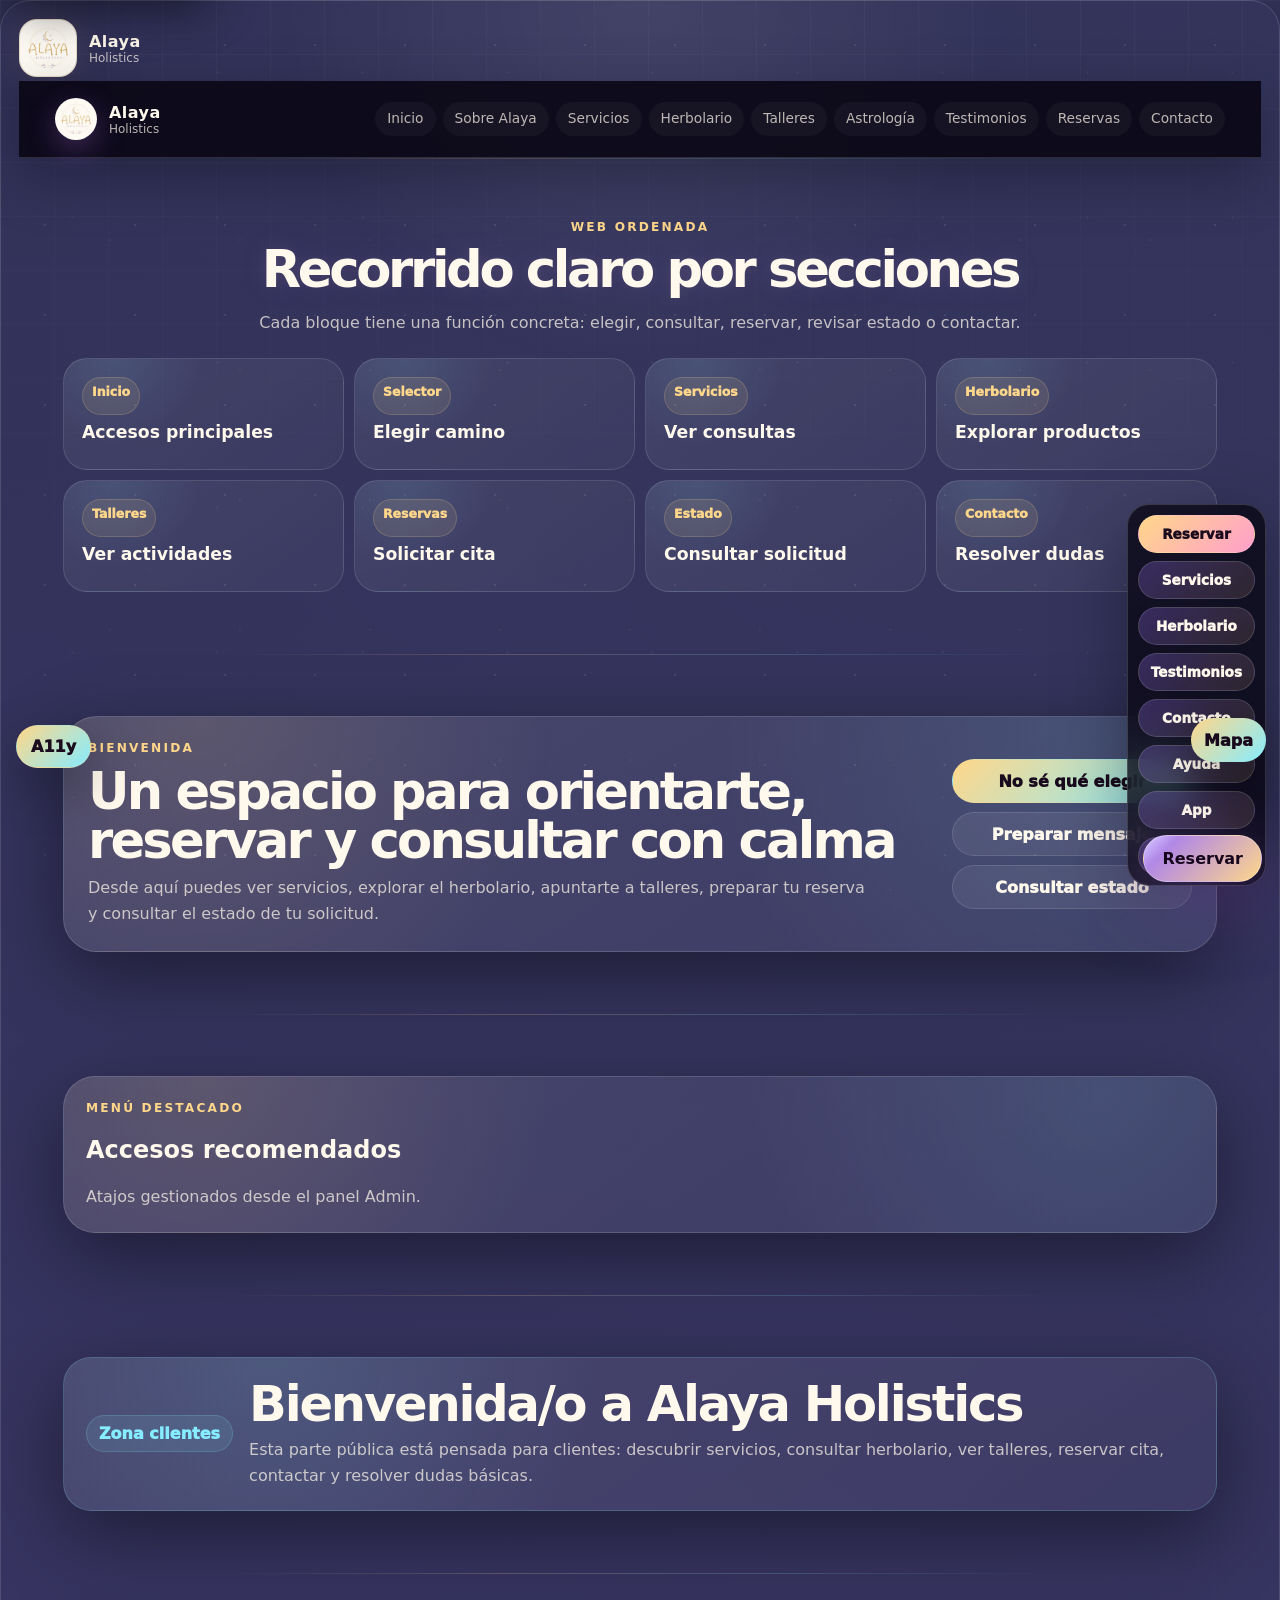
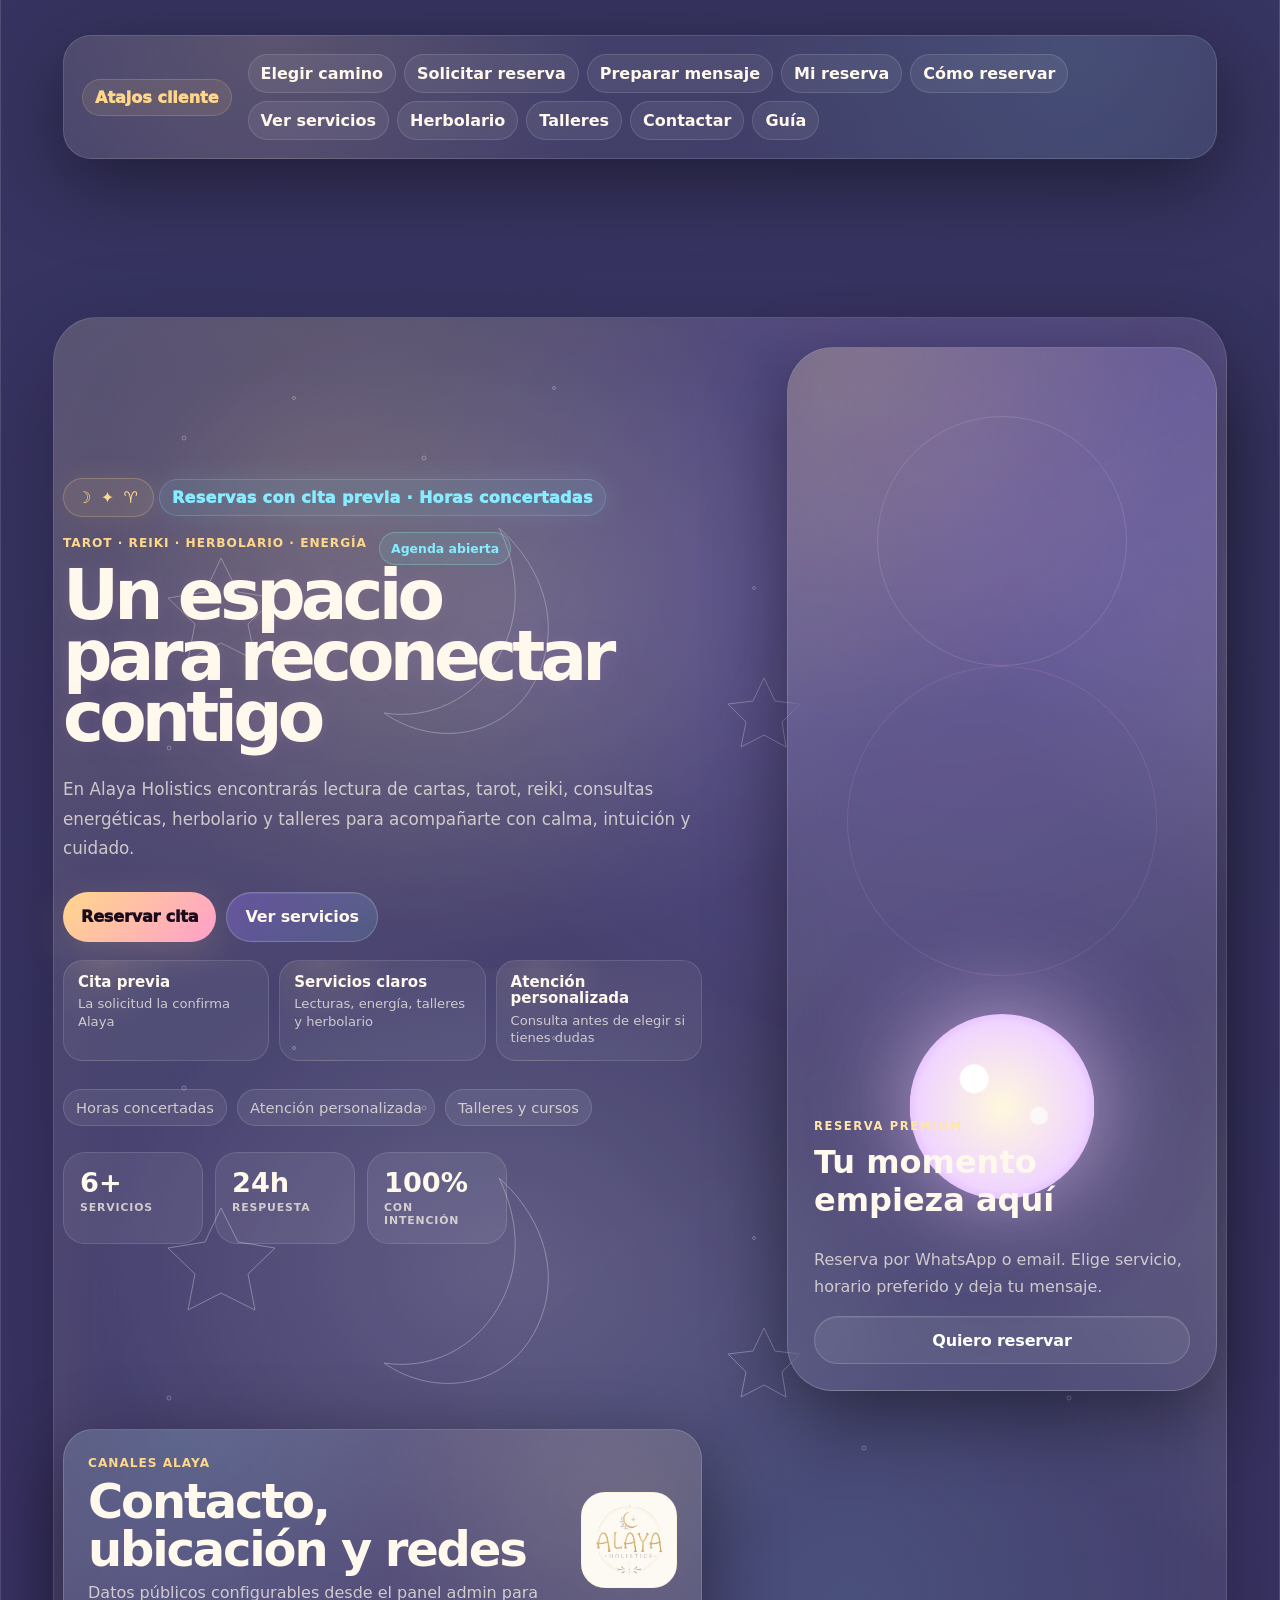
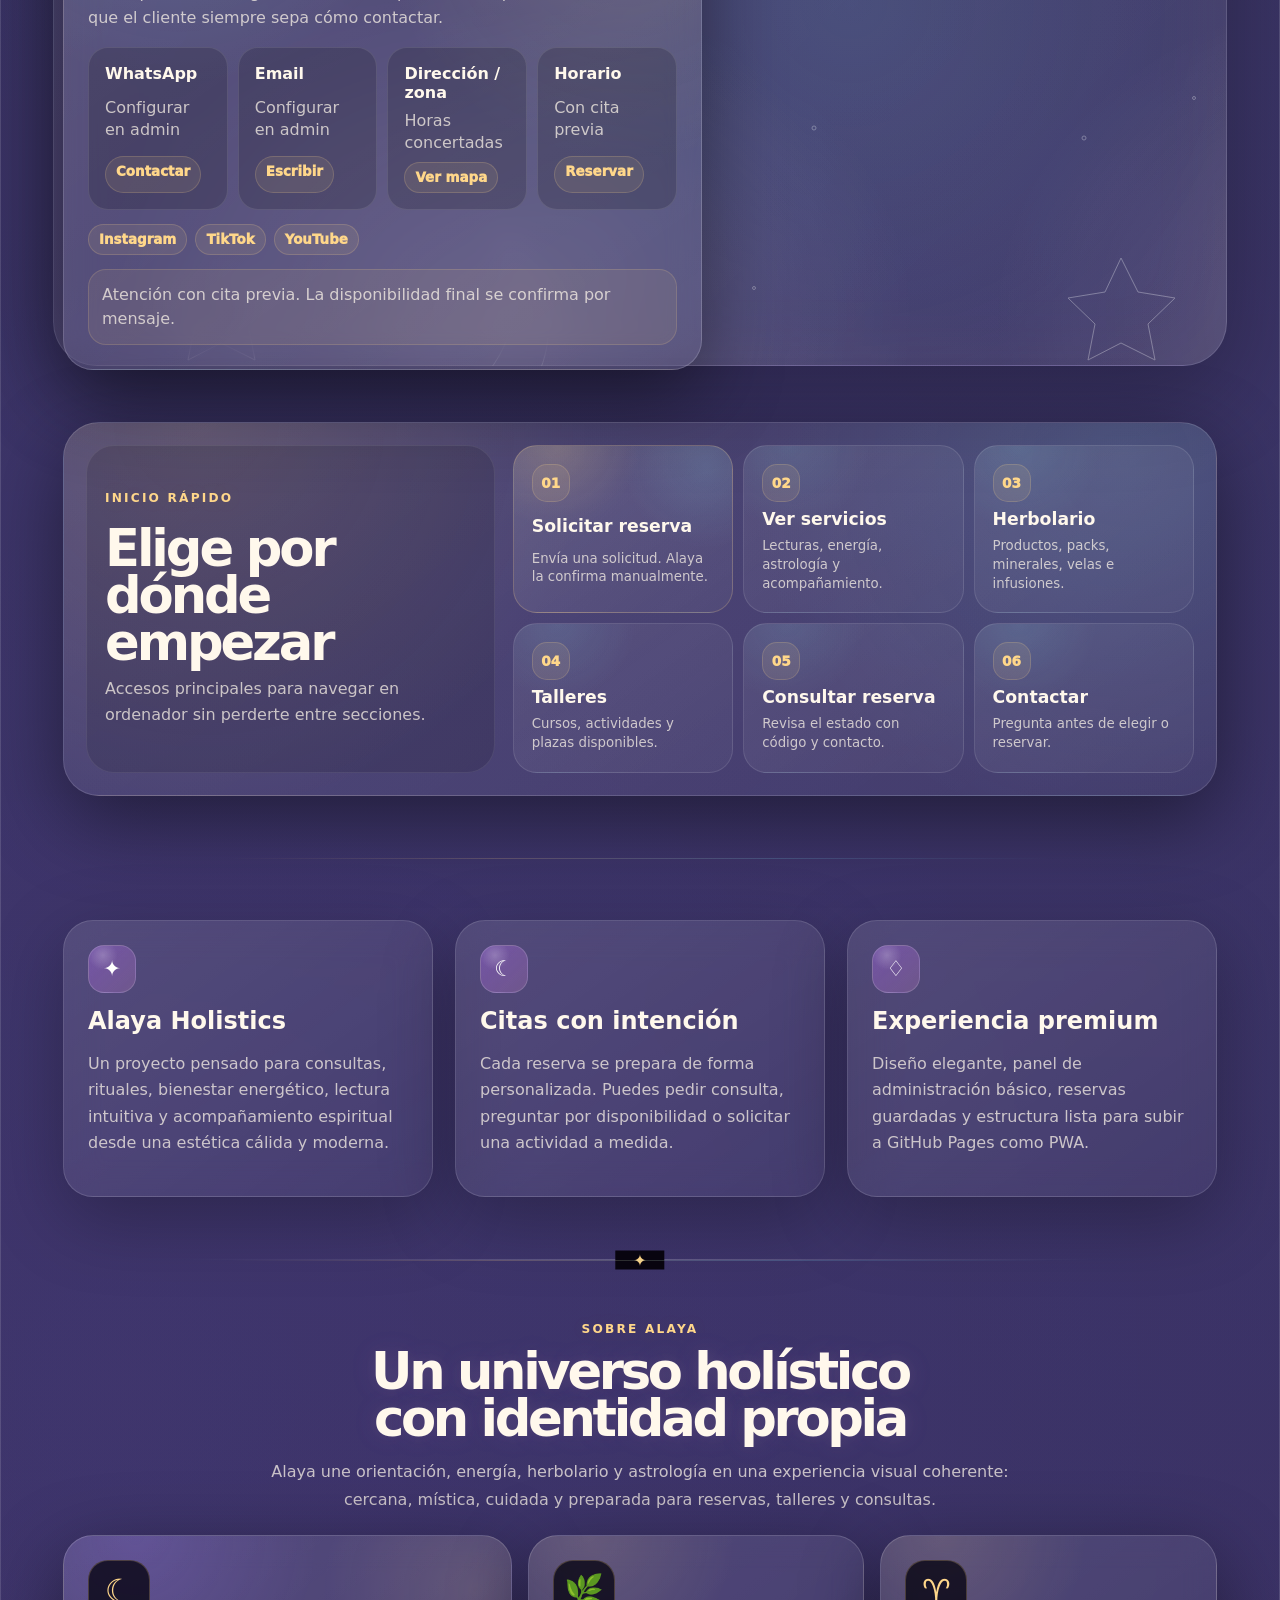
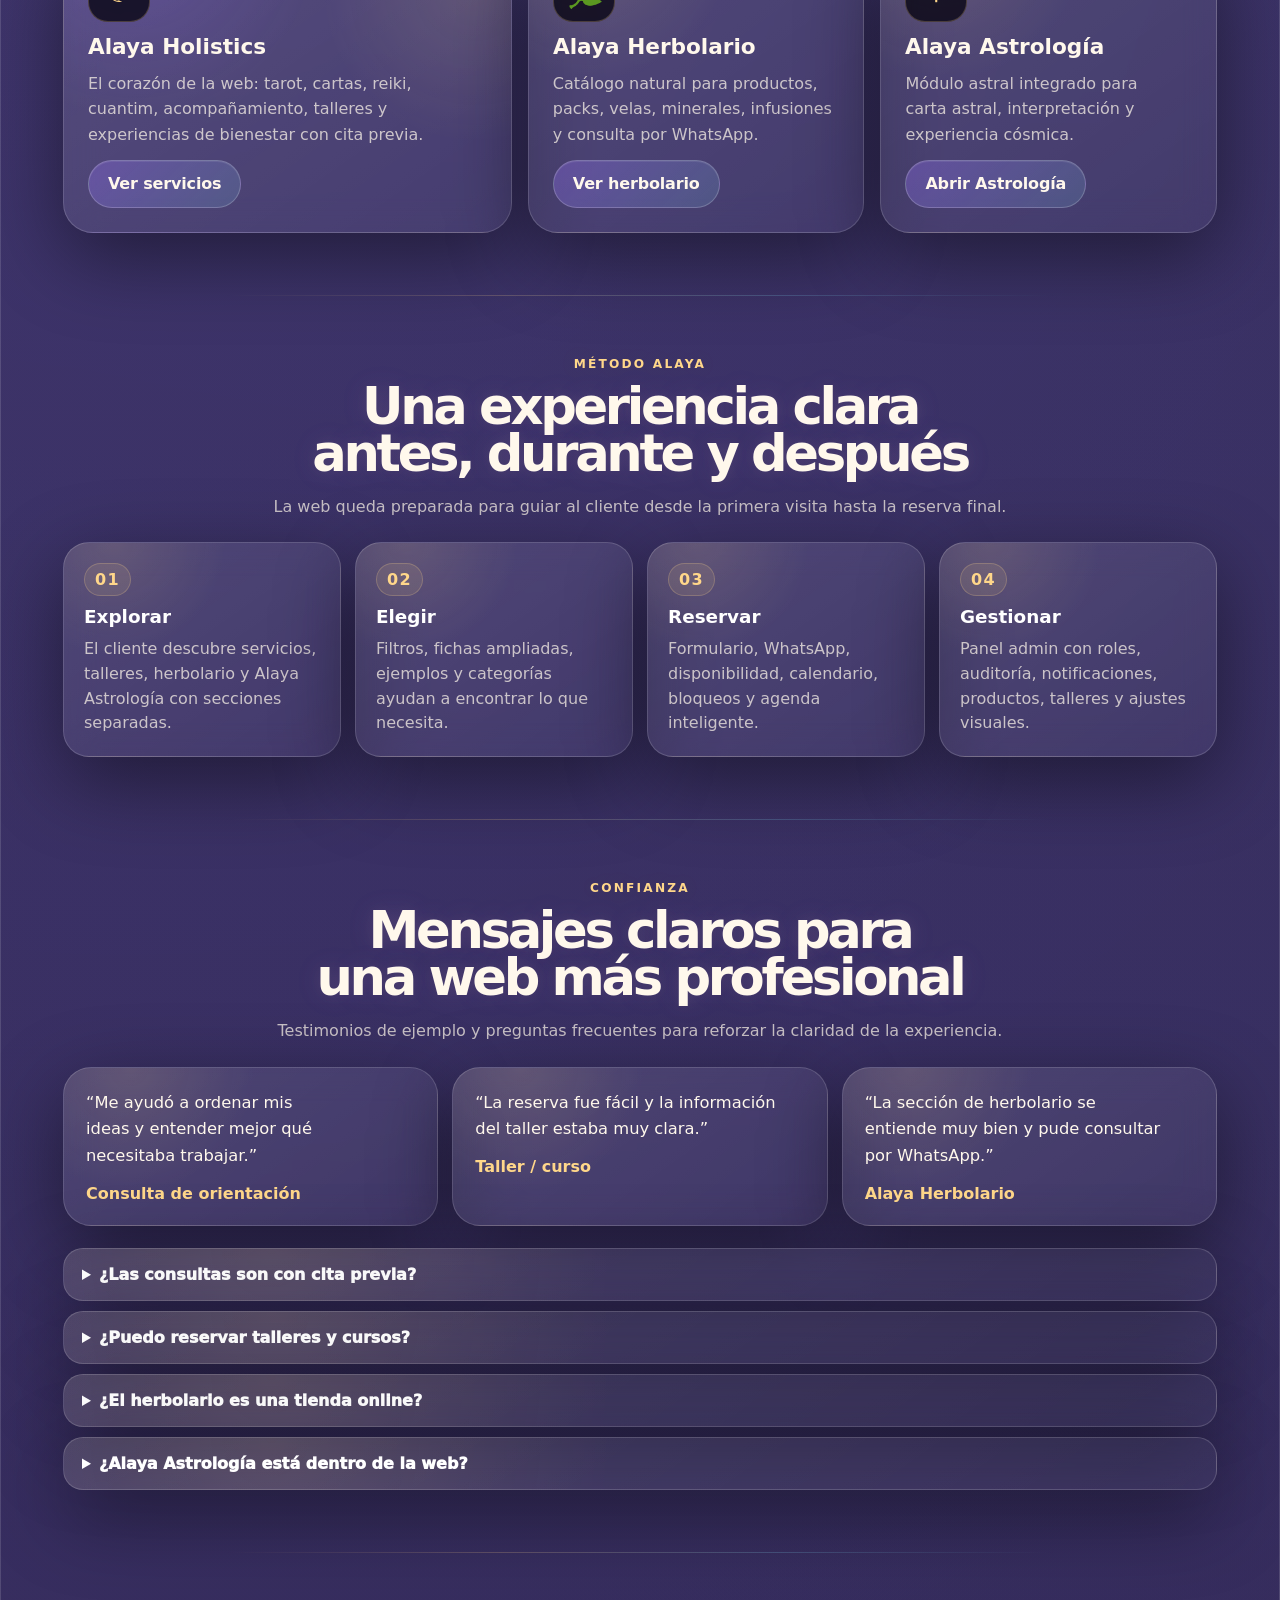
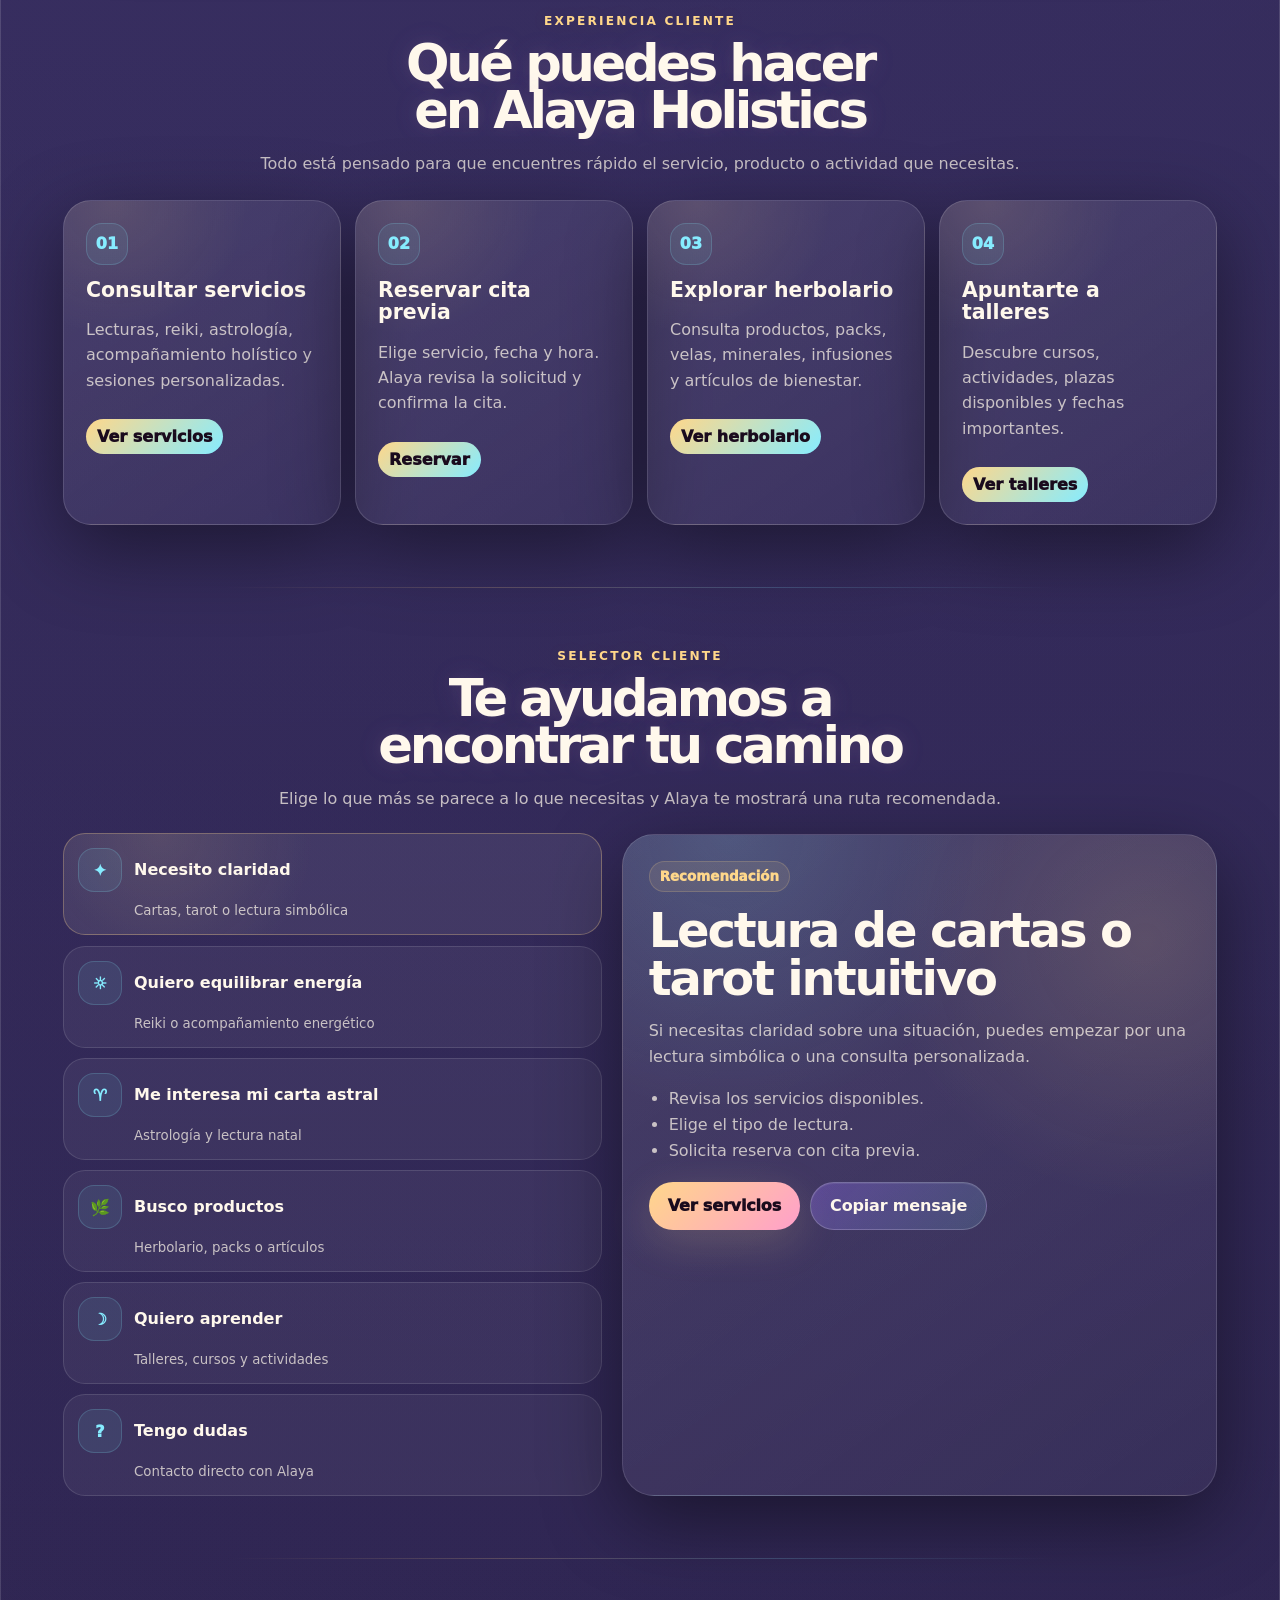
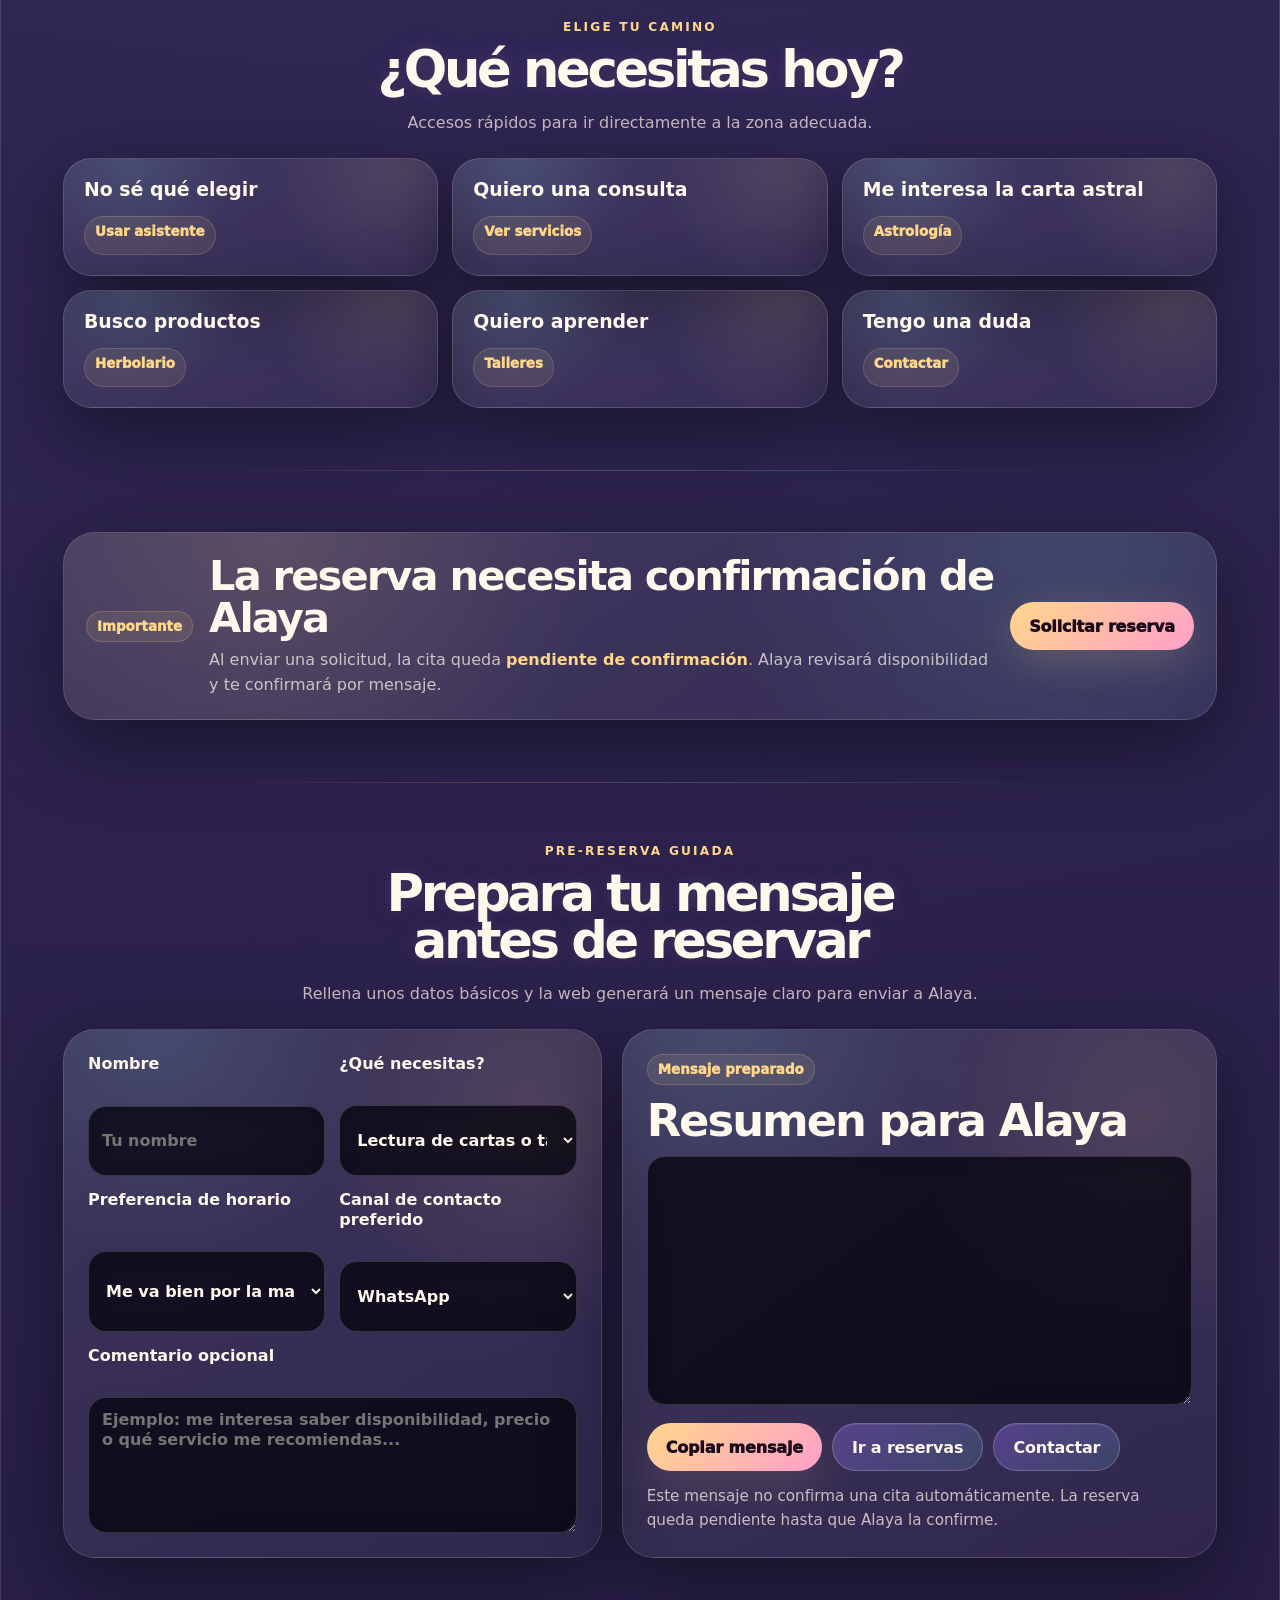
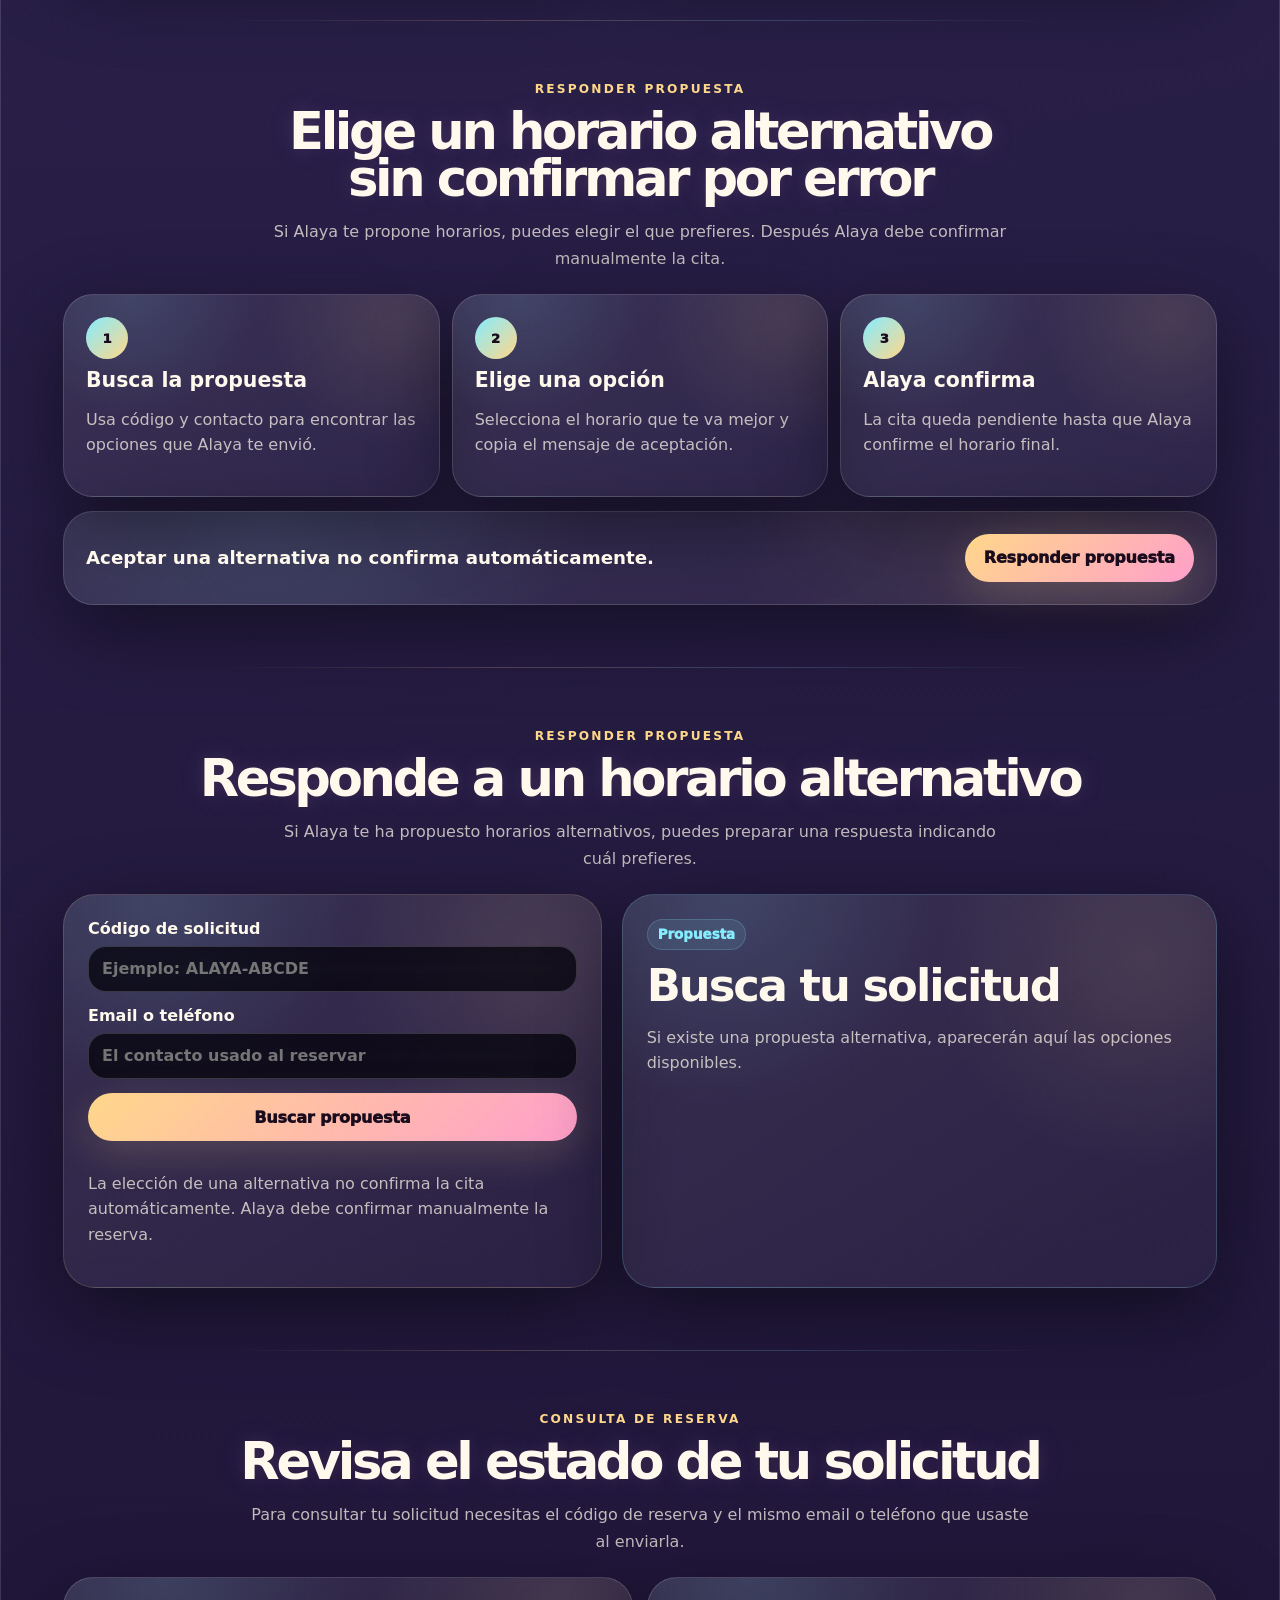
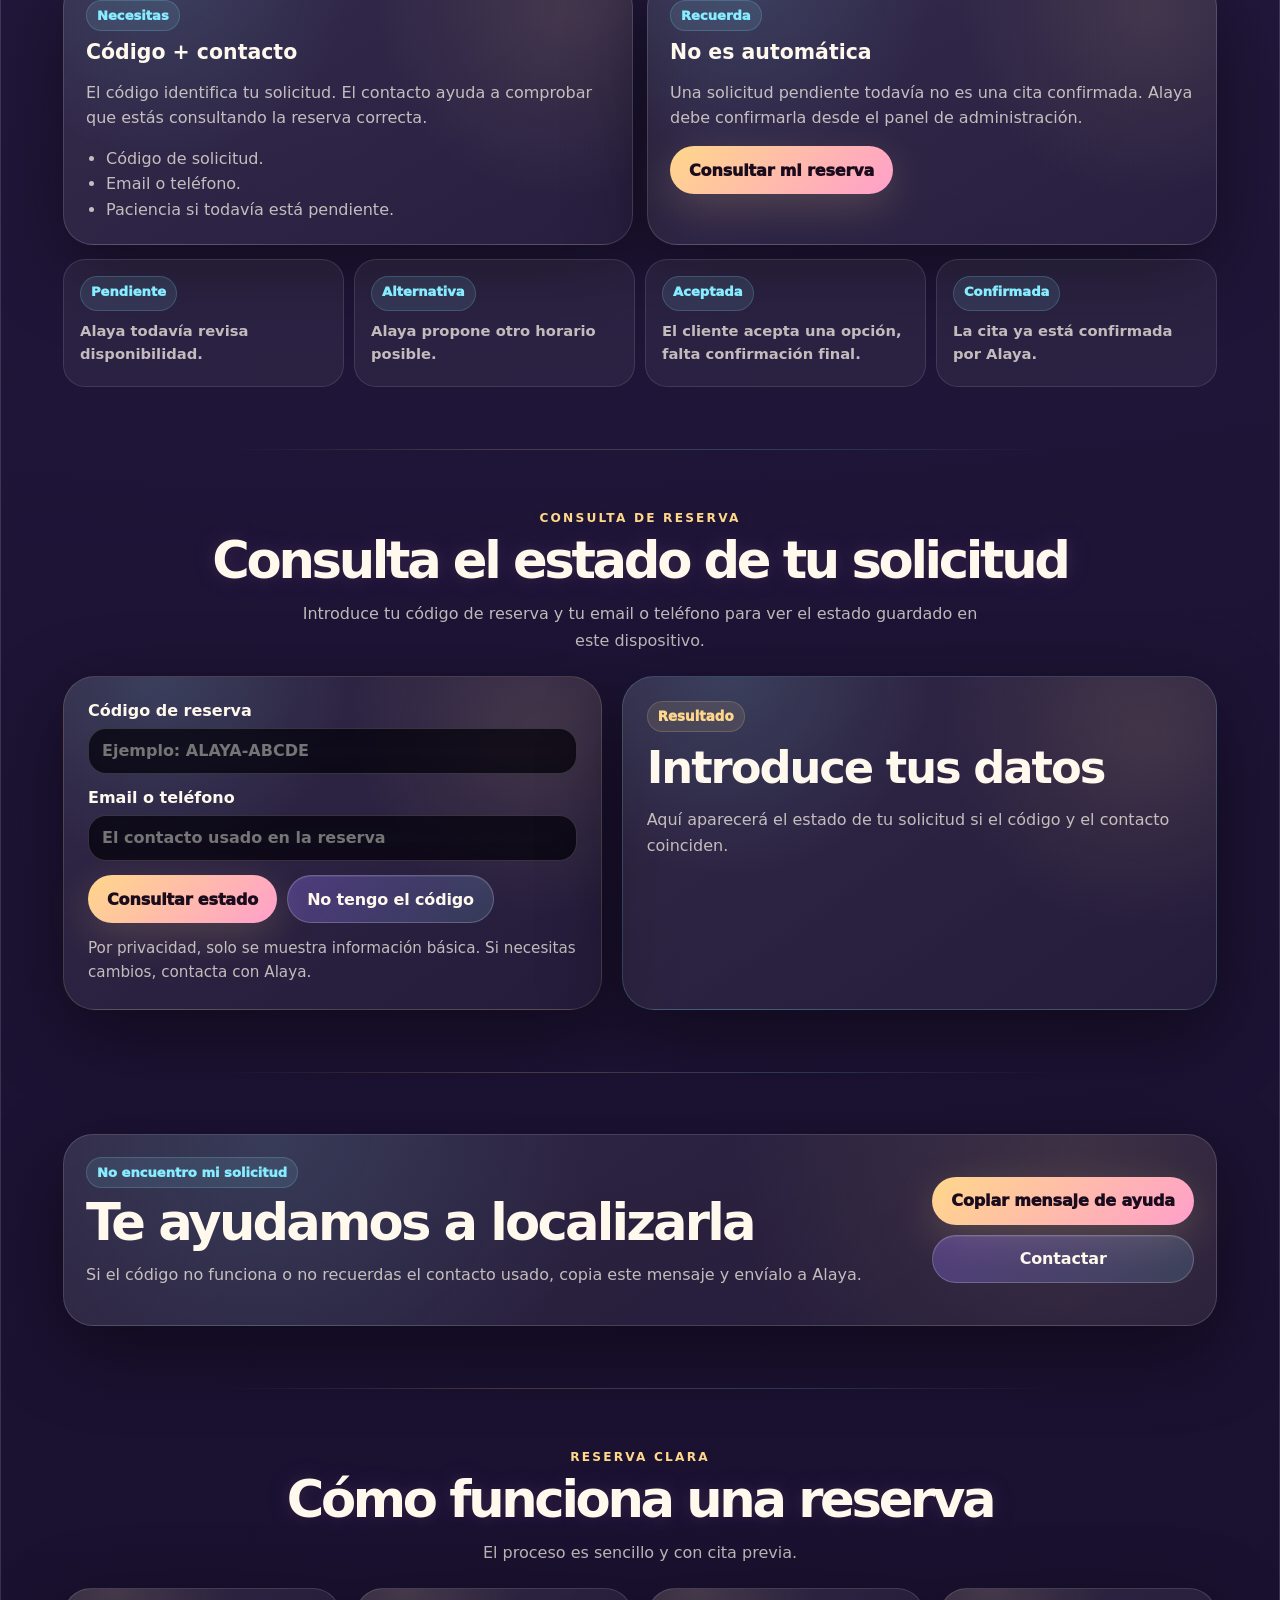
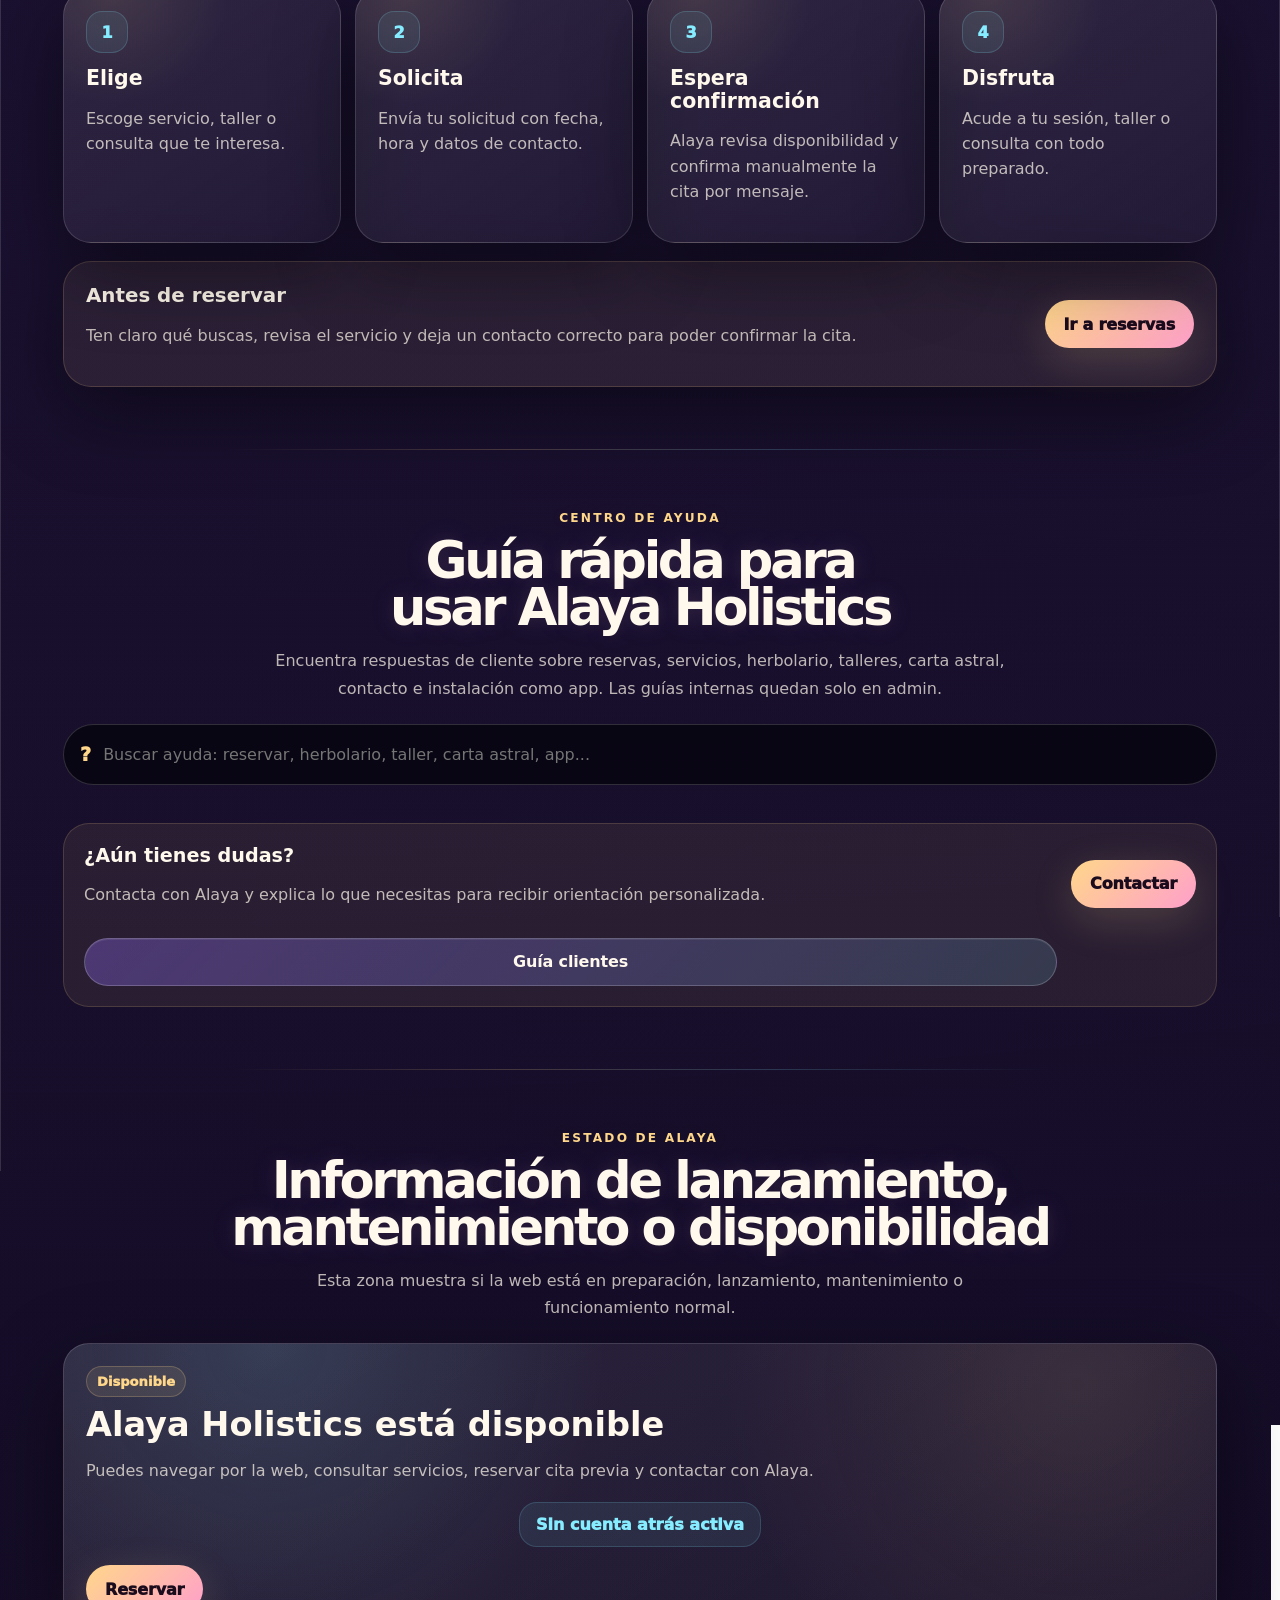
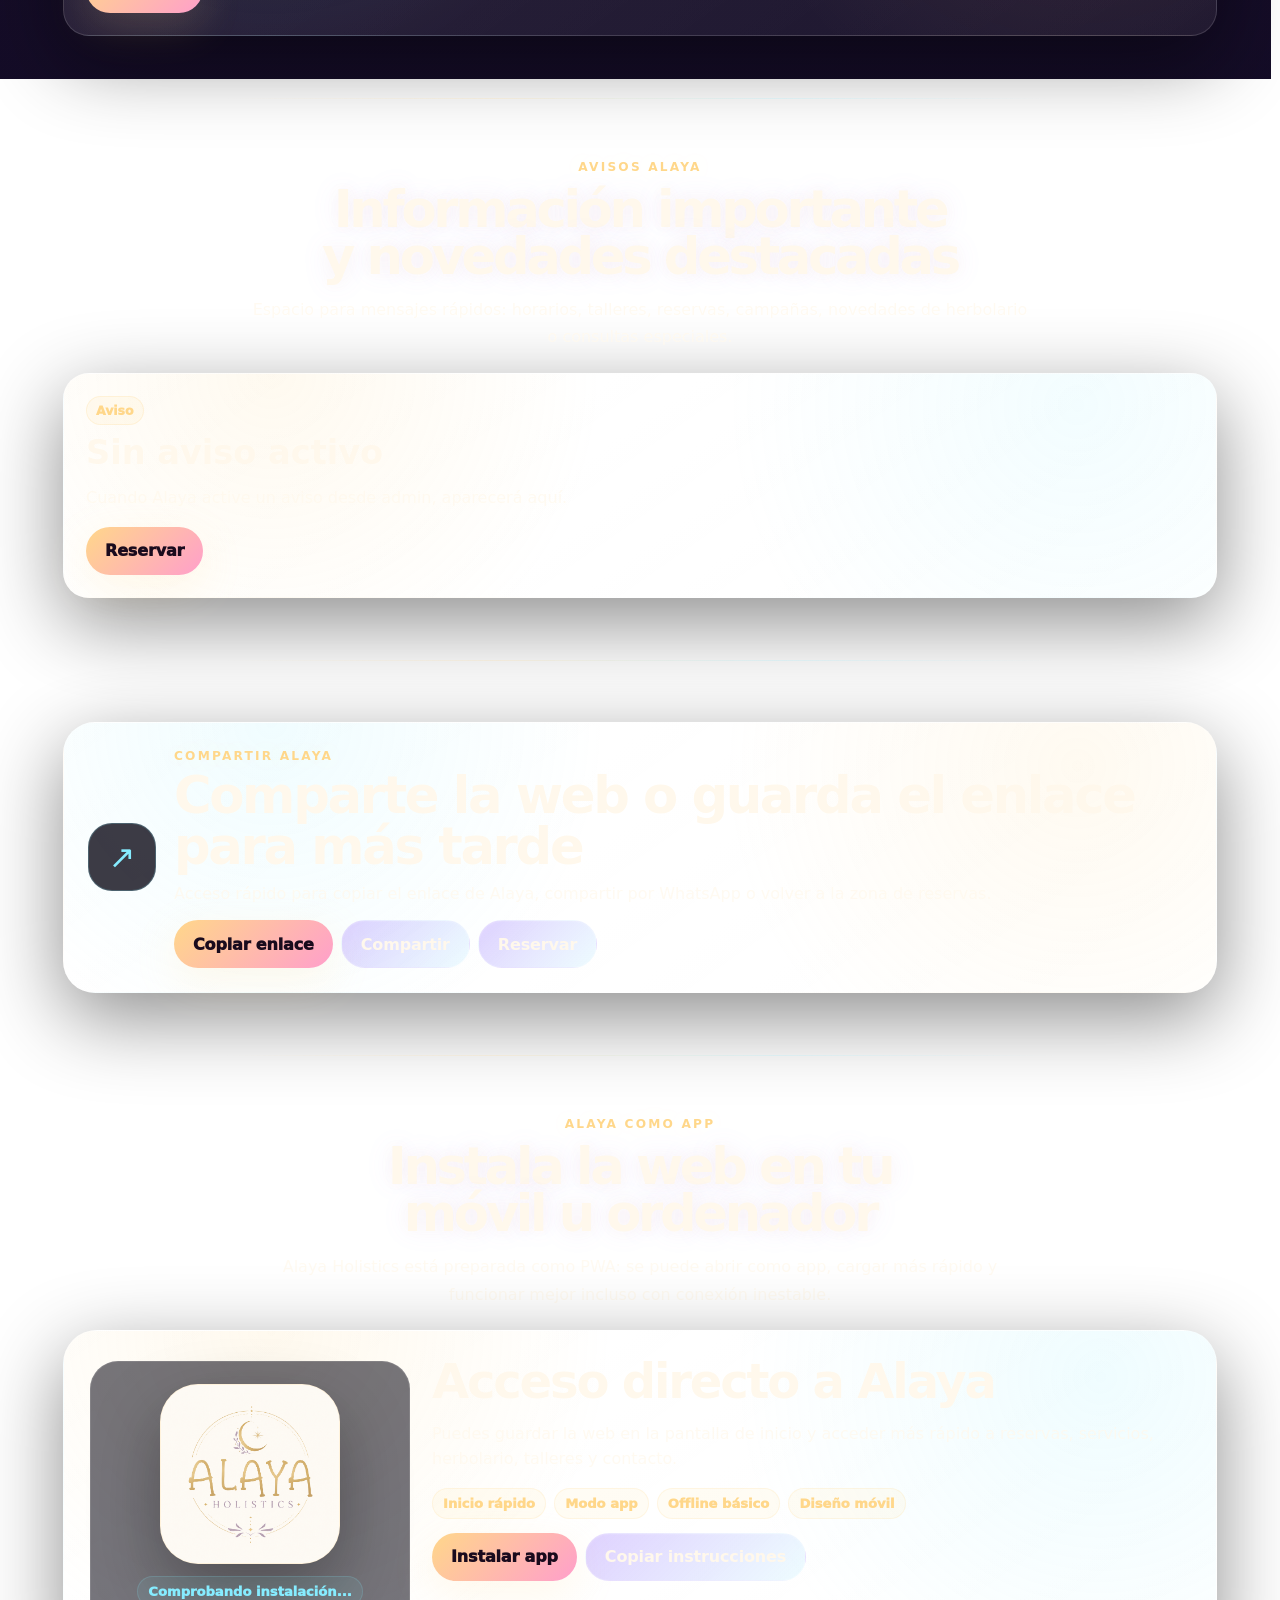
==== commit 533cae66: "Add files via upload" ====
--- a/index.html
+++ b/index.html
@@ -3,30 +3,23 @@
 <head>
   <meta charset="utf-8">
   <meta name="viewport" content="width=device-width,initial-scale=1,viewport-fit=cover">
-  <meta name="theme-color" content="#180b25">
-  <meta name="description" content="Alaya Holistics: tarot, reiki, lectura de cartas, herbolario, talleres y reservas con cita previa.">
+  <meta name="theme-color" content="#070411">
+  <meta name="description" content="Alaya Holistics: reservas con cita previa, tarot, cartas, reiki, talleres, Alaya Herbolario, astrología, testimonios y galería.">
   <meta name="robots" content="index,follow">
+  <meta name="keywords" content="Alaya Holistics, tarot, reiki, herbolario, astrología, carta astral, talleres, reservas, testimonios">
+  <meta name="apple-mobile-web-app-title" content="Alaya Holistics">
+  <meta name="application-name" content="Alaya Holistics">
   <meta property="og:title" content="Alaya Holistics">
-  <meta property="og:description" content="Tarot, Reiki, Herbolario, talleres y reservas con cita previa.">
+  <meta property="og:description" content="Universo holístico con servicios, talleres, herbolario, astrología, testimonios y reservas con cita previa.">
   <meta property="og:type" content="website">
-  <meta property="og:image" content="assets/icon-512.png">
+  <meta property="og:image" content="assets/logos/alaya-holistics-logo.png">
+  <meta name="twitter:card" content="summary_large_image">
   <title>Alaya Holistics · Reservas, Herbolario y Astrología</title>
 
   <link rel="manifest" href="manifest.webmanifest">
   <link rel="icon" href="assets/icon-192.png">
   <link rel="apple-touch-icon" href="assets/icon-192.png">
   <link rel="stylesheet" href="css/styles.css">
-
-  <meta name="description" content="Alaya Holistics: reservas con cita previa, tarot, cartas, reiki, talleres, Alaya Herbolario y Alaya Astrología con diseño astral premium.">
-  <meta name="keywords" content="Alaya Holistics, tarot, reiki, herbolario, astrología, carta astral, talleres, reservas">
-  <meta name="theme-color" content="#070411">
-  <meta name="apple-mobile-web-app-title" content="Alaya Holistics">
-  <meta name="application-name" content="Alaya Holistics">
-  <meta property="og:title" content="Alaya Holistics">
-  <meta property="og:description" content="Universo holístico con servicios, talleres, herbolario, astrología y reservas con cita previa.">
-  <meta property="og:type" content="website">
-  <meta property="og:image" content="assets/logos/alaya-holistics-logo.png">
-  <meta name="twitter:card" content="summary_large_image">
   <script type="application/ld+json" id="alayaStructuredData">
   {
     "@context": "https://schema.org",
@@ -49,7 +42,10 @@
 
 </head>
 
-<body class="modern-ui astral-global-theme">
+<body class="testimonios-galeria-v131 talleres-inscripciones-v130 tarifas-packs-v129 recordatorios-v128 multiidioma-v127 analitica-local-v126 marketing-redes-v125 mantenimiento-soporte-v124 primer-arranque-v123 seguridad-produccion-v122 publicacion-guiada-v121 release-final-v120 seo-rendimiento-v119 lanzamiento-qa-v118 legal-privacidad-v117 backup-restauracion-v116 dashboard-negocio-v115 clientes-crm-v114 mensajes-notificaciones-v113 agenda-disponibilidad-v112 seguimiento-reservas-v111 reservas-online-v110 firebase-wizard-v109 cms-online-sync-v108 publicador-cms-v107 constructor-visual-v106 wordpress-cms-v105 hosting-ready-v104 gestor-contenido-v103 ux-global-v102 ayuda-manuales-v101 panel-admin-v100 admin-visible-v99 contacto-confianza-v98 consulta-respuesta-v97 reservas-pro-v96 talleres-pro-v95 herbolario-pro-v94 servicios-pro-v93 hero-inicio-v92 section-polish-v91 responsive-total-v90 desktop-polish-v88 modern-ui astral-global-theme">
+  <div class="cms-global-announcement-v105 hidden" id="cmsGlobalAnnouncementV105" role="status"></div>
+  <a class="skip-link-v102" href="#bienvenida-alaya">Saltar al contenido</a>
+  <div class="page-progress-v102" id="pageProgressV102" aria-hidden="true"></div>
 
   <div class="global-notice-banner hidden" id="globalNoticeBanner" role="status" aria-live="polite">
     <div class="global-notice-inner">
@@ -63,7 +59,7 @@
 
   <a class="skip-to-content" href="#contenido">Saltar al contenido</a>
   <div class="astral-starfield" id="astralStarfield" aria-hidden="true"></div>
-  <a class="brand brand-with-logo" href="#inicio" aria-label="Ir al inicio de Alaya Holistics">
+  <a class="brand brand-with-logo" href="#bienvenida-alaya" aria-label="Ir al inicio de Alaya Holistics">
         <img class="brand-logo-img" loading="eager" decoding="async" src="assets/logos/alaya-holistics-logo.png" alt="Alaya Holistics">
         <div>
           <strong>Alaya</strong>
@@ -83,26 +79,78 @@
       <button class="nav-toggle" id="navToggle" aria-label="Abrir menú">☰</button>
 
       <div class="nav-links" id="navLinks">
+        <a href="#bienvenida-alaya">Inicio</a>
         <a href="#sobre-alaya">Sobre Alaya</a>
-        <a href="#experiencia-cliente">Qué hacer</a>
-        <a href="#selector-cliente">Selector</a>
         <a href="#servicios">Servicios</a>
         <a href="#herbolario">Herbolario</a>
         <a href="#eventos">Talleres</a>
         <a href="#astral-ia">Astrología</a>
+        <a href="#testimonios-galeria">Testimonios</a>
         <a href="#reservas">Reservas</a>
-        <a href="#pre-reserva">Pre-reserva</a>
-        <a href="#confirmacion-reserva">Confirmación</a>
-        <a href="#consulta-reserva">Mi reserva</a>
-        <a href="#como-reservar">Cómo reservar</a>
+        <a class="desktop-secondary-link" href="#consulta-reserva">Mi reserva</a>
         <a href="#contacto-alaya">Contacto</a>
-        <a href="#ayuda-alaya">Ayuda</a>
-        <a href="guia-clientes.html">Guía clientes</a>
+        <a class="desktop-secondary-link" href="#ayuda-alaya">Ayuda</a>
+        <a class="desktop-secondary-link" href="guia-clientes.html">Guía clientes</a>
       </div>
     </nav>
   </header>
 
   <main id="contenido">
+
+    
+    <section class="section section-review-v91" id="revision-secciones">
+      <div class="section-header">
+        <p class="eyebrow">Web ordenada</p>
+        <h2>Recorrido claro por secciones</h2>
+        <p>
+          Cada bloque tiene una función concreta: elegir, consultar, reservar, revisar estado o contactar.
+        </p>
+      </div>
+
+      <div class="section-review-grid-v91">
+        <a href="#inicio-cliente"><span>Inicio</span><strong>Accesos principales</strong></a>
+        <a href="#selector-cliente"><span>Selector</span><strong>Elegir camino</strong></a>
+        <a href="#servicios"><span>Servicios</span><strong>Ver consultas</strong></a>
+        <a href="#herbolario"><span>Herbolario</span><strong>Explorar productos</strong></a>
+        <a href="#eventos"><span>Talleres</span><strong>Ver actividades</strong></a>
+        <a href="#reservas"><span>Reservas</span><strong>Solicitar cita</strong></a>
+        <a href="#consulta-reserva"><span>Estado</span><strong>Consultar solicitud</strong></a>
+        <a href="#contacto-alaya"><span>Contacto</span><strong>Resolver dudas</strong></a>
+      </div>
+    </section>
+
+    <section class="section hero-intro-summary-v92" id="bienvenida-alaya">
+      <div class="hero-intro-summary-card-v92">
+        <div>
+          <p class="eyebrow">Bienvenida</p>
+          <h2>Un espacio para orientarte, reservar y consultar con calma</h2>
+          <p>
+            Desde aquí puedes ver servicios, explorar el herbolario, apuntarte a talleres,
+            preparar tu reserva y consultar el estado de tu solicitud.
+          </p>
+        </div>
+
+        <div class="hero-intro-summary-actions-v92">
+          <a href="#selector-cliente">No sé qué elegir</a>
+          <a href="#pre-reserva">Preparar mensaje</a>
+          <a href="#consulta-reserva">Consultar estado</a>
+        </div>
+      </div>
+    </section>
+
+    <section class="section cms-public-menu-v105" id="cms-menu-publico">
+      <div class="cms-public-menu-card-v105">
+        <div>
+          <p class="eyebrow">Menú destacado</p>
+          <h2 id="cmsPublicMenuTitleV105">Accesos recomendados</h2>
+          <p id="cmsPublicMenuTextV105">Atajos gestionados desde el panel Admin.</p>
+        </div>
+        <nav id="cmsPublicMenuLinksV105" aria-label="Menú destacado gestionado desde Admin"></nav>
+      </div>
+    </section>
+
+
+
 
     <section class="section role-client-intro" id="zona-clientes">
       <div class="role-client-card">
@@ -121,16 +169,16 @@
       <div class="client-clean-shortcuts-card">
         <span>Atajos cliente</span>
         <nav aria-label="Atajos rápidos para clientes">
-          <a href="#selector-cliente">Elegir camino</a>
-          <a href="#reservas">Reservar cita</a>
-          <a href="#pre-reserva">Preparar mensaje</a>
-          <a href="#consulta-reserva">Mi reserva</a>
-          <a href="#como-reservar">Cómo reservar</a>
+          <a class="desktop-secondary-link" href="#selector-cliente">Elegir camino</a>
+          <a href="#reservas">Solicitar reserva</a>
+          <a class="desktop-secondary-link" href="#pre-reserva">Preparar mensaje</a>
+          <a class="desktop-secondary-link" href="#consulta-reserva">Mi reserva</a>
+          <a class="desktop-secondary-link" href="#como-reservar">Cómo reservar</a>
           <a href="#servicios">Ver servicios</a>
           <a href="#herbolario">Herbolario</a>
           <a href="#eventos">Talleres</a>
           <a href="#contacto-alaya">Contactar</a>
-          <a href="guia-clientes.html">Guía</a>
+          <a class="desktop-secondary-link" href="guia-clientes.html">Guía</a>
         </nav>
       </div>
     </section>
@@ -152,10 +200,26 @@
         </p>
 
         <div class="hero-actions">
-          <a href="#reservas" class="btn btn-primary">Reservar cita</a>
+          <a href="#reservas" class="btn btn-primary">Solicitar reserva</a>
           <a href="#servicios" class="btn btn-secondary">Ver servicios</a>
           <button class="btn btn-secondary hidden" id="installPwaBtn">Instalar app</button>
         </div>
+
+          <div class="hero-trust-v92">
+            <div>
+              <strong>Cita previa</strong>
+              <span>La solicitud la confirma Alaya</span>
+            </div>
+            <div>
+              <strong>Servicios claros</strong>
+              <span>Lecturas, energía, talleres y herbolario</span>
+            </div>
+            <div>
+              <strong>Atención personalizada</strong>
+              <span>Consulta antes de elegir si tienes dudas</span>
+            </div>
+          </div>
+
 
         <div class="hero-badges">
           <span>Horas concertadas</span>
@@ -229,6 +293,52 @@
       </div>
 
     </section>
+
+    <section class="section desktop-client-hub-section" id="inicio-cliente">
+      <div class="desktop-client-hub">
+        <div class="desktop-client-hub-intro">
+          <p class="eyebrow">Inicio rápido</p>
+          <h2>Elige por dónde empezar</h2>
+          <p>
+            Accesos principales para navegar en ordenador sin perderte entre secciones.
+          </p>
+        </div>
+
+        <div class="desktop-client-hub-grid">
+          <a class="desktop-client-hub-card primary" href="#reservas">
+            <span>01</span>
+            <strong>Solicitar reserva</strong>
+            <small>Envía una solicitud. Alaya la confirma manualmente.</small>
+          </a>
+          <a class="desktop-client-hub-card" href="#servicios">
+            <span>02</span>
+            <strong>Ver servicios</strong>
+            <small>Lecturas, energía, astrología y acompañamiento.</small>
+          </a>
+          <a class="desktop-client-hub-card" href="#herbolario">
+            <span>03</span>
+            <strong>Herbolario</strong>
+            <small>Productos, packs, minerales, velas e infusiones.</small>
+          </a>
+          <a class="desktop-client-hub-card" href="#eventos">
+            <span>04</span>
+            <strong>Talleres</strong>
+            <small>Cursos, actividades y plazas disponibles.</small>
+          </a>
+          <a class="desktop-client-hub-card" href="#consulta-reserva">
+            <span>05</span>
+            <strong>Consultar reserva</strong>
+            <small>Revisa el estado con código y contacto.</small>
+          </a>
+          <a class="desktop-client-hub-card" href="#contacto-alaya">
+            <span>06</span>
+            <strong>Contactar</strong>
+            <small>Pregunta antes de elegir o reservar.</small>
+          </a>
+        </div>
+      </div>
+    </section>
+
 
     <section class="section intro-section">
       <div class="intro-grid">
@@ -623,6 +733,132 @@
 
 
     
+    
+    
+    <section class="section propuesta-guide-v97" id="guia-responder-propuesta">
+      <div class="section-header">
+        <p class="eyebrow">Responder propuesta</p>
+        <h2>Elige un horario alternativo sin confirmar por error</h2>
+        <p>
+          Si Alaya te propone horarios, puedes elegir el que prefieres. Después Alaya debe confirmar manualmente la cita.
+        </p>
+      </div>
+
+      <div class="propuesta-guide-grid-v97">
+        <article>
+          <span>1</span>
+          <h3>Busca la propuesta</h3>
+          <p>Usa código y contacto para encontrar las opciones que Alaya te envió.</p>
+        </article>
+        <article>
+          <span>2</span>
+          <h3>Elige una opción</h3>
+          <p>Selecciona el horario que te va mejor y copia el mensaje de aceptación.</p>
+        </article>
+        <article>
+          <span>3</span>
+          <h3>Alaya confirma</h3>
+          <p>La cita queda pendiente hasta que Alaya confirme el horario final.</p>
+        </article>
+      </div>
+
+      <div class="propuesta-guide-cta-v97">
+        <strong>Aceptar una alternativa no confirma automáticamente.</strong>
+        <a class="btn btn-primary" href="#responder-propuesta">Responder propuesta</a>
+      </div>
+    </section>
+
+
+    <section class="section client-proposal-response-section" id="responder-propuesta">
+      <div class="section-header">
+        <p class="eyebrow">Responder propuesta</p>
+        <h2>Responde a un horario alternativo</h2>
+        <p>
+          Si Alaya te ha propuesto horarios alternativos, puedes preparar una respuesta indicando cuál prefieres.
+        </p>
+      </div>
+
+      <div class="client-proposal-response-layout">
+        <form class="client-proposal-response-form" id="clientProposalResponseForm">
+          <label>
+            Código de solicitud
+            <input id="proposalResponseCode" type="text" placeholder="Ejemplo: ALAYA-ABCDE" autocomplete="off">
+          </label>
+
+          <label>
+            Email o teléfono
+            <input id="proposalResponseContact" type="text" placeholder="El contacto usado al reservar" autocomplete="off">
+          </label>
+
+          <button class="btn btn-primary" type="submit">Buscar propuesta</button>
+
+          <p class="proposal-response-note">
+            La elección de una alternativa no confirma la cita automáticamente.
+            Alaya debe confirmar manualmente la reserva.
+          </p>
+        </form>
+
+        <div class="client-proposal-response-result" id="clientProposalResponseResult">
+          <span>Propuesta</span>
+          <h3>Busca tu solicitud</h3>
+          <p>Si existe una propuesta alternativa, aparecerán aquí las opciones disponibles.</p>
+        </div>
+      </div>
+    </section>
+
+
+    
+    <section class="section consulta-guide-v97" id="guia-consulta-reserva">
+      <div class="section-header">
+        <p class="eyebrow">Consulta de reserva</p>
+        <h2>Revisa el estado de tu solicitud</h2>
+        <p>
+          Para consultar tu solicitud necesitas el código de reserva y el mismo email o teléfono
+          que usaste al enviarla.
+        </p>
+      </div>
+
+      <div class="consulta-guide-layout-v97">
+        <div class="consulta-guide-card-v97">
+          <span>Necesitas</span>
+          <h3>Código + contacto</h3>
+          <p>El código identifica tu solicitud. El contacto ayuda a comprobar que estás consultando la reserva correcta.</p>
+          <ul>
+            <li>Código de solicitud.</li>
+            <li>Email o teléfono.</li>
+            <li>Paciencia si todavía está pendiente.</li>
+          </ul>
+        </div>
+
+        <div class="consulta-guide-card-v97">
+          <span>Recuerda</span>
+          <h3>No es automática</h3>
+          <p>Una solicitud pendiente todavía no es una cita confirmada. Alaya debe confirmarla desde el panel de administración.</p>
+          <a class="btn btn-primary" href="#consulta-reserva">Consultar mi reserva</a>
+        </div>
+      </div>
+
+      <div class="consulta-status-flow-v97">
+        <article>
+          <span>Pendiente</span>
+          <strong>Alaya todavía revisa disponibilidad.</strong>
+        </article>
+        <article>
+          <span>Alternativa</span>
+          <strong>Alaya propone otro horario posible.</strong>
+        </article>
+        <article>
+          <span>Aceptada</span>
+          <strong>El cliente acepta una opción, falta confirmación final.</strong>
+        </article>
+        <article>
+          <span>Confirmada</span>
+          <strong>La cita ya está confirmada por Alaya.</strong>
+        </article>
+      </div>
+    </section>
+
+
     <section class="section client-reservation-lookup-section" id="consulta-reserva">
       <div class="section-header">
         <p class="eyebrow">Consulta de reserva</p>
@@ -663,6 +899,24 @@
         </div>
       </div>
     </section>
+
+    <section class="section consulta-help-v97" id="ayuda-consulta-reserva">
+      <div class="consulta-help-card-v97">
+        <div>
+          <span>No encuentro mi solicitud</span>
+          <h2>Te ayudamos a localizarla</h2>
+          <p>
+            Si el código no funciona o no recuerdas el contacto usado, copia este mensaje y envíalo a Alaya.
+          </p>
+        </div>
+
+        <div class="consulta-help-actions-v97">
+          <button class="btn btn-primary" id="copyMissingReservationMessageV97" type="button">Copiar mensaje de ayuda</button>
+          <a class="btn btn-secondary" href="#contacto-alaya">Contactar</a>
+        </div>
+      </div>
+    </section>
+
 
 
     <section class="section client-booking-flow-section" id="como-reservar">
@@ -825,13 +1079,13 @@
         <span>✦</span>
         <div>
           <p class="eyebrow">Versión candidata</p>
-          <h2>Alaya Holistics v7.0 está lista para revisión final</h2>
+          <h2>Alaya Holistics v13.1 está lista para revisión final</h2>
           <p>
             Esta versión reúne web pública, reservas, herbolario, talleres, astrología,
             admin avanzado, PWA, backup, accesibilidad y publicación estática.
           </p>
           <div class="public-rc-badges">
-            <span>v7.0</span>
+            <span>v13.1</span>
             <span>Release Candidate</span>
             <span>GitHub Pages ready</span>
             <span>PWA</span>
@@ -978,15 +1232,15 @@
           <h2>Alaya ya tiene base para publicar y crecer</h2>
           <p>
             Estructura pública, reservas, herbolario, talleres, identidad astral, PWA,
-            área admin y módulos internos preparados para seguir ampliando.
+            testimonios y herramientas internas preparadas para seguir ampliando.
           </p>
         </div>
         <div class="public-launch-badges">
           <span>SEO básico</span>
           <span>PWA</span>
           <span>Reservas</span>
-          <span>Admin Pro</span>
-          <span>Privacidad astral</span>
+          <span>Confianza</span>
+          <span>Privacidad</span>
         </div>
       </div>
     </section>
@@ -998,7 +1252,7 @@
         <h2>Una web preparada para crecer</h2>
         <p>
           Alaya queda organizada para explicar servicios, gestionar reservas,
-          mostrar productos, preparar talleres y trabajar con un área interna protegida.
+          mostrar productos, preparar talleres y cuidar la comunicación con clientes.
         </p>
       </div>
 
@@ -1240,6 +1494,113 @@
       </div>
     </section>
 
+    <section class="section contacto-message-v98" id="mensaje-contacto">
+      <div class="section-header">
+        <p class="eyebrow">Mensaje preparado</p>
+        <h2>Genera un mensaje para enviar a Alaya</h2>
+        <p>
+          Rellena lo básico y copia un mensaje claro para WhatsApp, email o formulario.
+        </p>
+      </div>
+
+      <div class="contacto-message-layout-v98">
+        <form class="contacto-message-form-v98" id="contactMessageFormV98">
+          <label>
+            Nombre
+            <input id="contactMessageNameV98" type="text" placeholder="Tu nombre">
+          </label>
+
+          <label>
+            Motivo
+            <select id="contactMessageReasonV98">
+              <option value="Quiero solicitar una reserva">Quiero solicitar una reserva</option>
+              <option value="No sé qué servicio elegir">No sé qué servicio elegir</option>
+              <option value="Quiero consultar un producto de herbolario">Quiero consultar un producto de herbolario</option>
+              <option value="Quiero consultar talleres o cursos">Quiero consultar talleres o cursos</option>
+              <option value="No encuentro mi solicitud">No encuentro mi solicitud</option>
+              <option value="Tengo otra duda">Tengo otra duda</option>
+            </select>
+          </label>
+
+          <label>
+            Contacto para responder
+            <input id="contactMessageContactV98" type="text" placeholder="Email o teléfono">
+          </label>
+
+          <label>
+            Horario preferido
+            <select id="contactMessageScheduleV98">
+              <option value="Me adapto">Me adapto</option>
+              <option value="Mañana">Mañana</option>
+              <option value="Tarde">Tarde</option>
+              <option value="Fin de semana">Fin de semana</option>
+            </select>
+          </label>
+
+          <label class="contact-message-full-v98">
+            Detalles
+            <textarea id="contactMessageDetailsV98" rows="4" placeholder="Cuenta brevemente qué necesitas, qué servicio te interesa o qué duda tienes..."></textarea>
+          </label>
+        </form>
+
+        <div class="contacto-message-result-v98">
+          <span>Mensaje listo</span>
+          <h3>Texto para copiar</h3>
+          <textarea id="contactMessageOutputV98" rows="10" readonly></textarea>
+          <div class="contacto-message-actions-v98">
+            <button class="btn btn-primary" id="copyContactMessageBtnV98" type="button">Copiar mensaje</button>
+            <a class="btn btn-secondary" href="#contacto-alaya">Ir a contacto</a>
+          </div>
+          <p>
+            Para reservas y plazas, la respuesta final depende de la confirmación de Alaya.
+          </p>
+        </div>
+      </div>
+    </section>
+
+    <section class="section confianza-cliente-v98" id="confianza-cliente">
+      <div class="section-header">
+        <p class="eyebrow">Confianza</p>
+        <h2>Qué puedes esperar de Alaya</h2>
+        <p>
+          Una atención clara, cercana y ordenada, con confirmación manual para evitar malentendidos.
+        </p>
+      </div>
+
+      <div class="confianza-grid-v98">
+        <article>
+          <span>Claridad</span>
+          <h3>Sin reservas automáticas</h3>
+          <p>Las solicitudes se revisan antes de confirmar. Así se evitan errores de horario o disponibilidad.</p>
+        </article>
+        <article>
+          <span>Cuidado</span>
+          <h3>Orientación tranquila</h3>
+          <p>Si tienes dudas, puedes explicar qué buscas y recibir una orientación general sobre servicios o productos.</p>
+        </article>
+        <article>
+          <span>Privacidad</span>
+          <h3>Datos mínimos</h3>
+          <p>Para gestionar solicitudes, usa solo los datos necesarios: nombre, contacto y motivo general.</p>
+        </article>
+        <article>
+          <span>Responsabilidad</span>
+          <h3>Bienestar general</h3>
+          <p>Los contenidos holísticos y de herbolario son de acompañamiento y bienestar general, no sustituyen consejo profesional.</p>
+        </article>
+      </div>
+
+      <div class="confianza-cta-v98">
+        <strong>¿Tienes dudas antes de reservar?</strong>
+        <div>
+          <a class="btn btn-primary" href="#mensaje-contacto">Preparar mensaje</a>
+          <a class="btn btn-secondary" href="guia-clientes.html">Ver ayuda</a>
+        </div>
+      </div>
+    </section>
+
+
+
 
     <section class="section astral-final-cta" id="reserva-final">
       <div>
@@ -1251,7 +1612,7 @@
         </p>
       </div>
       <div class="astral-final-actions">
-        <a class="btn btn-primary" href="#reservas">Reservar cita</a>
+        <a class="btn btn-primary" href="#reservas">Solicitar reserva</a>
         <a class="btn btn-secondary" href="#astral-ia">Reservar consulta astral</a>
         <a class="btn btn-secondary" href="#herbolario">Ver Herbolario</a>
       </div>
@@ -1283,7 +1644,25 @@
       <div class="featured-service" id="featuredService"></div>
       <div class="service-example-packs" id="serviceExamplePacks"></div>
       <div class="services-grid" id="servicesGrid"></div>
-    </section>
+      <div class="admin-public-content-v103" id="adminContentServicesV103"></div>
+    </section>
+
+    <section class="section services-final-cta-v93" id="servicios-reserva">
+      <div class="services-final-cta-card-v93">
+        <div>
+          <span>¿Ya sabes qué servicio quieres?</span>
+          <h2>Solicita tu reserva y espera confirmación de Alaya</h2>
+          <p>
+            La solicitud se envía como pendiente. El administrador revisará disponibilidad y confirmará manualmente la cita.
+          </p>
+        </div>
+        <div class="services-final-cta-actions-v93">
+          <a class="btn btn-primary" href="#reservas">Solicitar reserva</a>
+          <a class="btn btn-secondary" href="#pre-reserva">Preparar mensaje</a>
+        </div>
+      </div>
+    </section>
+
 
     <section class="section split-section" id="reservas">
       <div class="split-copy">
@@ -1302,6 +1681,12 @@
         </ul>
       </div>
 
+      <div class="reservation-admin-reminder-v96">
+        <span>Confirmación manual</span>
+        <p>Enviar una solicitud no confirma automáticamente la cita. La confirmación final la hace Alaya desde el panel administrador.</p>
+      </div>
+
+
       <form class="booking-card" id="bookingForm">
         <h3>Formulario de reserva</h3>
 
@@ -1362,6 +1747,51 @@
         <p class="form-note">El administrador confirmará la cita lo antes posible.</p>
       </form>
     </section>
+
+    <section class="section reservas-after-v96" id="despues-reservar">
+      <div class="section-header">
+        <p class="eyebrow">Después de reservar</p>
+        <h2>Consulta el estado de tu solicitud</h2>
+        <p>
+          Usa tu código de reserva y tu contacto para revisar si sigue pendiente, si hay alternativa o si ya está confirmada.
+        </p>
+      </div>
+
+      <div class="reservas-status-grid-v96">
+        <article class="pending">
+          <span>Pendiente</span>
+          <h3>Pendiente de confirmación</h3>
+          <p>Solicitud recibida. Alaya todavía debe revisarla.</p>
+        </article>
+        <article class="alternative">
+          <span>Alternativa</span>
+          <h3>Propuesta alternativa</h3>
+          <p>Alaya propone otro horario. Puedes responder cuál prefieres.</p>
+        </article>
+        <article class="accepted">
+          <span>Aceptada</span>
+          <h3>Alternativa aceptada</h3>
+          <p>Has elegido una opción, pero falta confirmación manual.</p>
+        </article>
+        <article class="confirmed">
+          <span>Confirmada</span>
+          <h3>Confirmada por Alaya</h3>
+          <p>La cita ya está validada por el administrador.</p>
+        </article>
+      </div>
+
+      <div class="reservas-after-cta-v96">
+        <div>
+          <strong>¿Ya enviaste una solicitud?</strong>
+          <p>Consulta el estado o responde a una propuesta alternativa.</p>
+        </div>
+        <div>
+          <a class="btn btn-primary" href="#consulta-reserva">Consultar estado</a>
+          <a class="btn btn-secondary" href="#responder-propuesta">Responder propuesta</a>
+        </div>
+      </div>
+    </section>
+
 
     <section class="section eventos-section" id="eventos">
       <div class="section-header">
@@ -1399,7 +1829,138 @@
       <div class="event-highlights" id="eventHighlights"></div>
       <div class="featured-event" id="featuredEvent"></div>
       <div class="eventos-grid" id="eventosGrid"></div>
-    </section>
+      <div class="admin-public-content-v103" id="adminContentEventsV103"></div>
+    </section>
+
+    <section class="section talleres-consult-v95" id="consulta-talleres">
+      <div class="section-header">
+        <p class="eyebrow">Consulta de plazas</p>
+        <h2>Prepara tu mensaje para talleres o cursos</h2>
+        <p>
+          Genera un mensaje claro para preguntar por plazas, fechas o el taller que mejor encaja contigo.
+        </p>
+      </div>
+
+      <div class="talleres-consult-layout-v95">
+        <form class="talleres-consult-form-v95" id="talleresConsultFormV95">
+          <label>
+            Nombre
+            <input id="workshopConsultNameV95" type="text" placeholder="Tu nombre">
+          </label>
+
+          <label>
+            Qué te interesa
+            <select id="workshopConsultTypeV95">
+              <option value="Taller puntual">Taller puntual</option>
+              <option value="Curso completo">Curso completo</option>
+              <option value="Actividad de grupo">Actividad de grupo</option>
+              <option value="Consultar plazas">Consultar plazas</option>
+              <option value="No sé qué elegir">No sé qué elegir</option>
+            </select>
+          </label>
+
+          <label>
+            Horario preferido
+            <select id="workshopConsultScheduleV95">
+              <option value="Mañana">Mañana</option>
+              <option value="Tarde">Tarde</option>
+              <option value="Fin de semana">Fin de semana</option>
+              <option value="Me adapto">Me adapto</option>
+            </select>
+          </label>
+
+          <label>
+            Contacto
+            <input id="workshopConsultContactV95" type="text" placeholder="Email o teléfono">
+          </label>
+
+          <label class="workshop-consult-full-v95">
+            Comentario
+            <textarea id="workshopConsultCommentV95" rows="4" placeholder="Ejemplo: me interesa saber próximas fechas, precio, duración, material necesario o si quedan plazas..."></textarea>
+          </label>
+        </form>
+
+        <div class="talleres-consult-result-v95">
+          <span>Mensaje preparado</span>
+          <h3>Solicitud de información</h3>
+          <textarea id="workshopConsultOutputV95" rows="9" readonly></textarea>
+          <div class="talleres-consult-actions-v95">
+            <button class="btn btn-primary" id="copyWorkshopConsultBtnV95" type="button">Copiar mensaje</button>
+            <a class="btn btn-secondary" href="#contacto-alaya">Contactar</a>
+          </div>
+          <p>
+            La solicitud de plaza no confirma asistencia automáticamente. Alaya debe confirmar disponibilidad.
+          </p>
+        </div>
+      </div>
+    </section>
+
+    <section class="section talleres-final-cta-v95" id="talleres-reserva">
+      <div class="talleres-final-card-v95">
+        <div>
+          <span>¿Quieres apuntarte?</span>
+          <h2>Solicita información o plaza y espera confirmación</h2>
+          <p>
+            Alaya revisará plazas, horario y detalles antes de confirmar tu asistencia.
+          </p>
+        </div>
+        <div class="talleres-final-actions-v95">
+          <a class="btn btn-primary" href="#consulta-talleres">Consultar plaza</a>
+          <a class="btn btn-secondary" href="#eventos">Ver talleres</a>
+        </div>
+      </div>
+    </section>
+
+
+
+    
+    <section class="section herbolario-guide-v94" id="guia-herbolario">
+      <div class="section-header">
+        <p class="eyebrow">Alaya Herbolario</p>
+        <h2>Explora el herbolario con calma</h2>
+        <p>
+          Consulta productos, packs y artículos de bienestar. Si tienes dudas,
+          prepara un mensaje y Alaya revisará disponibilidad u orientación general.
+        </p>
+      </div>
+
+      <div class="herbolario-guide-grid-v94">
+        <article>
+          <span>Infusiones</span>
+          <h3>Plantas e infusiones</h3>
+          <p>Para momentos de autocuidado, rutinas tranquilas y bienestar cotidiano.</p>
+          <a href="#herbolario" data-herb-guide-choice="infusiones">Ver categoría</a>
+        </article>
+        <article>
+          <span>Aromas</span>
+          <h3>Velas, aromas y rituales</h3>
+          <p>Para crear ambiente, acompañar meditaciones o preparar espacios de calma.</p>
+          <a href="#herbolario" data-herb-guide-choice="aromas">Ver categoría</a>
+        </article>
+        <article>
+          <span>Minerales</span>
+          <h3>Minerales y detalles</h3>
+          <p>Para regalos, decoración energética simbólica o acompañamiento personal.</p>
+          <a href="#herbolario" data-herb-guide-choice="minerales">Ver categoría</a>
+        </article>
+        <article>
+          <span>Packs</span>
+          <h3>Packs personalizados</h3>
+          <p>Si no sabes qué elegir, puedes pedir una recomendación general a Alaya.</p>
+          <a href="#consulta-herbolario" data-herb-guide-choice="packs">Preparar consulta</a>
+        </article>
+      </div>
+
+      <div class="herbolario-recommendation-v94" id="herbolarioRecommendationV94">
+        <div>
+          <span>Consejo de uso</span>
+          <strong>Elige una categoría para recibir una ruta rápida.</strong>
+          <p>La información del herbolario es de bienestar general. Para temas de salud, consulta con un profesional sanitario.</p>
+        </div>
+        <a class="btn btn-primary" href="#consulta-herbolario">Consultar producto</a>
+      </div>
+    </section>
+
 
     <section class="section herbolario-section" id="herbolario">
       <div class="herbolario-hero">
@@ -1466,7 +2027,57 @@
       <div class="herbolario-highlights" id="herbolarioHighlights"></div>
       <div id="featuredHerbProduct" class="featured-herb-product"></div>
       <div class="products-grid" id="productsGrid"></div>
-    </section>
+      <div class="admin-public-content-v103" id="adminContentHerbolarioV103"></div>
+    </section>
+
+    <section class="section herbolario-consult-v94" id="consulta-herbolario">
+      <div class="section-header">
+        <p class="eyebrow">Consulta producto</p>
+        <h2>Prepara una consulta para Alaya Herbolario</h2>
+        <p>
+          Genera un mensaje claro para preguntar por disponibilidad, categoría o recomendación general.
+        </p>
+      </div>
+
+      <div class="herbolario-consult-layout-v94">
+        <form class="herbolario-consult-form-v94" id="herbolarioConsultFormV94">
+          <label>
+            Nombre
+            <input id="herbConsultNameV94" type="text" placeholder="Tu nombre">
+          </label>
+
+          <label>
+            Qué buscas
+            <select id="herbConsultTypeV94">
+              <option value="Infusiones o plantas">Infusiones o plantas</option>
+              <option value="Velas o aromas">Velas o aromas</option>
+              <option value="Minerales o detalles">Minerales o detalles</option>
+              <option value="Pack personalizado">Pack personalizado</option>
+              <option value="No sé qué elegir">No sé qué elegir</option>
+            </select>
+          </label>
+
+          <label class="herb-consult-full-v94">
+            Comentario
+            <textarea id="herbConsultCommentV94" rows="4" placeholder="Ejemplo: busco algo para un regalo, para crear un ambiente tranquilo o para empezar una rutina de autocuidado..."></textarea>
+          </label>
+        </form>
+
+        <div class="herbolario-consult-result-v94">
+          <span>Mensaje preparado</span>
+          <h3>Consulta para enviar</h3>
+          <textarea id="herbConsultOutputV94" rows="8" readonly></textarea>
+          <div class="herbolario-consult-actions-v94">
+            <button class="btn btn-primary" id="copyHerbConsultBtnV94" type="button">Copiar mensaje</button>
+            <a class="btn btn-secondary" href="#contacto-alaya">Contactar</a>
+          </div>
+          <p>
+            Esta consulta no sustituye consejo médico. Es una orientación general de bienestar y disponibilidad.
+          </p>
+        </div>
+      </div>
+    </section>
+
 
     <section class="section testimonials-section">
       <div class="section-header">
@@ -1601,6 +2212,851 @@
       </div>
     </section>
 
+  
+    <section class="section services-guide-v93" id="guia-servicios">
+      <div class="section-header">
+        <p class="eyebrow">Servicios Alaya</p>
+        <h2>Encuentra el servicio que encaja contigo</h2>
+        <p>
+          Si tienes claro lo que necesitas, puedes ir directo a servicios. Si tienes dudas,
+          usa esta guía rápida y luego solicita reserva con confirmación de Alaya.
+        </p>
+      </div>
+
+      <div class="services-guide-grid-v93">
+        <article>
+          <span>Lecturas</span>
+          <h3>Claridad y orientación</h3>
+          <p>Para consultas simbólicas con cartas, tarot, café, numerología o lectura intuitiva.</p>
+          <a href="#servicios" data-service-guide-choice="lecturas">Ver lecturas</a>
+        </article>
+        <article>
+          <span>Energía</span>
+          <h3>Reiki y equilibrio</h3>
+          <p>Para sesiones de calma, acompañamiento energético y autocuidado.</p>
+          <a href="#servicios" data-service-guide-choice="energia">Ver energía</a>
+        </article>
+        <article>
+          <span>Astrología</span>
+          <h3>Carta astral</h3>
+          <p>Para explorar tu carta natal y recibir una lectura simbólica personalizada.</p>
+          <a href="#astral-ia" data-service-guide-choice="astral">Ver astrología</a>
+        </article>
+        <article>
+          <span>Personalizado</span>
+          <h3>No sé qué elegir</h3>
+          <p>Para explicar tu situación y dejar que Alaya te oriente hacia la opción adecuada.</p>
+          <a href="#selector-cliente" data-service-guide-choice="duda">Usar selector</a>
+        </article>
+      </div>
+
+      <div class="services-recommendation-v93" id="servicesRecommendationV93">
+        <div>
+          <span>Recomendación rápida</span>
+          <strong>Elige una opción de arriba para ver una ruta recomendada.</strong>
+          <p>Después podrás preparar el mensaje o solicitar reserva. La cita quedará pendiente hasta confirmación del administrador.</p>
+        </div>
+        <a class="btn btn-primary" href="#reservas">Solicitar reserva</a>
+      </div>
+    </section>
+
+  
+    <section class="section talleres-guide-v95" id="guia-talleres">
+      <div class="section-header">
+        <p class="eyebrow">Talleres y cursos</p>
+        <h2>Aprende, comparte y reserva tu plaza con calma</h2>
+        <p>
+          Explora actividades, cursos y encuentros. Las solicitudes de plaza quedan pendientes
+          hasta que Alaya confirme disponibilidad.
+        </p>
+      </div>
+
+      <div class="talleres-guide-grid-v95">
+        <article>
+          <span>Taller puntual</span>
+          <h3>Una experiencia concreta</h3>
+          <p>Ideal para probar una actividad, aprender algo nuevo o asistir a un encuentro especial.</p>
+          <a href="#eventos" data-workshop-guide-choice="puntual">Ver talleres</a>
+        </article>
+        <article>
+          <span>Curso</span>
+          <h3>Proceso paso a paso</h3>
+          <p>Para aprender con continuidad, material, práctica y acompañamiento durante varias sesiones.</p>
+          <a href="#eventos" data-workshop-guide-choice="curso">Ver cursos</a>
+        </article>
+        <article>
+          <span>Grupo</span>
+          <h3>Actividad compartida</h3>
+          <p>Para vivir una experiencia en grupo, resolver dudas y compartir aprendizaje.</p>
+          <a href="#eventos" data-workshop-guide-choice="grupo">Ver actividades</a>
+        </article>
+        <article>
+          <span>Plazas</span>
+          <h3>Consultar disponibilidad</h3>
+          <p>Si no sabes si quedan plazas o cuál elegir, prepara una consulta rápida para Alaya.</p>
+          <a href="#consulta-talleres" data-workshop-guide-choice="plazas">Consultar plazas</a>
+        </article>
+      </div>
+
+      <div class="talleres-recommendation-v95" id="talleresRecommendationV95">
+        <div>
+          <span>Ruta recomendada</span>
+          <strong>Elige una opción para ver el siguiente paso.</strong>
+          <p>Después podrás copiar un mensaje de interés. La plaza no queda confirmada hasta que Alaya responda.</p>
+        </div>
+        <a class="btn btn-primary" href="#consulta-talleres">Preparar consulta</a>
+      </div>
+    </section>
+
+  
+    <section class="section reservas-guide-v96" id="guia-reservas">
+      <div class="section-header">
+        <p class="eyebrow">Reservas</p>
+        <h2>Solicita tu reserva sin confusiones</h2>
+        <p>
+          La reserva empieza como una solicitud. Alaya revisa disponibilidad y el administrador confirma manualmente la cita o propone alternativas.
+        </p>
+      </div>
+
+      <div class="reservas-flow-v96">
+        <article>
+          <span>1</span>
+          <h3>Elige servicio</h3>
+          <p>Selecciona lectura, sesión, taller, herbolario o consulta personalizada.</p>
+        </article>
+        <article>
+          <span>2</span>
+          <h3>Envía solicitud</h3>
+          <p>Indica tus datos, horario preferido y el motivo general de la consulta.</p>
+        </article>
+        <article>
+          <span>3</span>
+          <h3>Alaya revisa</h3>
+          <p>El administrador comprueba disponibilidad y puede confirmar o proponer horarios.</p>
+        </article>
+        <article>
+          <span>4</span>
+          <h3>Recibes confirmación</h3>
+          <p>La cita queda confirmada solo cuando Alaya te lo confirma por mensaje.</p>
+        </article>
+      </div>
+
+      <div class="reservas-checklist-v96">
+        <div>
+          <span>Antes de reservar</span>
+          <strong>Ten preparados estos datos</strong>
+          <ul>
+            <li>Nombre y contacto.</li>
+            <li>Servicio o actividad que quieres.</li>
+            <li>Día u horario preferido.</li>
+            <li>Comentario breve si necesitas orientación.</li>
+          </ul>
+        </div>
+        <div class="reservas-checklist-actions-v96">
+          <button class="btn btn-primary" id="copyReservationChecklistV96" type="button">Copiar checklist</button>
+          <a class="btn btn-secondary" href="#reservas">Ir a reservas</a>
+        </div>
+      </div>
+    </section>
+
+  
+    <section class="section contacto-guide-v98" id="guia-contacto">
+      <div class="section-header">
+        <p class="eyebrow">Contacto</p>
+        <h2>Contacta con Alaya de forma clara</h2>
+        <p>
+          Antes de escribir, puedes preparar un mensaje con la información necesaria.
+          Así será más fácil orientarte, revisar disponibilidad o confirmar una solicitud.
+        </p>
+      </div>
+
+      <div class="contacto-guide-grid-v98">
+        <article>
+          <span>Reservas</span>
+          <h3>Quiero pedir cita</h3>
+          <p>Indica servicio, horario preferido y contacto. La cita queda pendiente hasta confirmación de Alaya.</p>
+          <a href="#reservas">Solicitar reserva</a>
+        </article>
+        <article>
+          <span>Dudas</span>
+          <h3>No sé qué elegir</h3>
+          <p>Explica qué buscas de forma general y Alaya te orientará hacia la opción adecuada.</p>
+          <a href="#selector-cliente">Usar selector</a>
+        </article>
+        <article>
+          <span>Herbolario</span>
+          <h3>Consultar producto</h3>
+          <p>Pregunta por disponibilidad, categoría o recomendación general de bienestar.</p>
+          <a href="#consulta-herbolario">Preparar consulta</a>
+        </article>
+        <article>
+          <span>Talleres</span>
+          <h3>Consultar plazas</h3>
+          <p>Pregunta por fechas, plazas y formato de cursos o actividades.</p>
+          <a href="#consulta-talleres">Consultar plaza</a>
+        </article>
+      </div>
+    </section>
+
+  
+    
+    <section class="section ayuda-rapida-v101" id="ayuda-rapida">
+      <div class="section-header">
+        <p class="eyebrow">Ayuda rápida</p>
+        <h2>¿Qué quieres hacer ahora?</h2>
+        <p>
+          Elige una opción y sigue los pasos. La web separa la zona de clientes de la zona de administración.
+        </p>
+      </div>
+
+      <div class="ayuda-rapida-grid-v101">
+        <article>
+          <span>Reservar</span>
+          <h3>Quiero pedir cita</h3>
+          <ol>
+            <li>Elige servicio.</li>
+            <li>Envía solicitud.</li>
+            <li>Espera confirmación de Alaya.</li>
+          </ol>
+          <a href="#guia-reservas">Ver guía de reservas</a>
+        </article>
+
+        <article>
+          <span>Estado</span>
+          <h3>Quiero consultar mi reserva</h3>
+          <ol>
+            <li>Busca tu código.</li>
+            <li>Introduce contacto.</li>
+            <li>Revisa el estado.</li>
+          </ol>
+          <a href="#guia-consulta-reserva">Ver guía de estado</a>
+        </article>
+
+        <article>
+          <span>Duda</span>
+          <h3>No sé qué elegir</h3>
+          <ol>
+            <li>Usa el selector.</li>
+            <li>Prepara un mensaje.</li>
+            <li>Contacta con Alaya.</li>
+          </ol>
+          <a href="#selector-cliente">Usar selector</a>
+        </article>
+
+        <article>
+          <span>Confianza</span>
+          <h3>Quiero leer experiencias</h3>
+          <ol>
+            <li>Consulta testimonios publicados.</li>
+            <li>Mira la galería.</li>
+            <li>Contacta si tienes dudas.</li>
+          </ol>
+          <a href="#testimonios-galeria">Ver testimonios</a>
+        </article>
+      </div>
+
+      <div class="ayuda-copy-card-v101">
+        <div>
+          <span>Pasos rápidos</span>
+          <strong>Copia la guía básica para clientes</strong>
+          <p>Útil para enviar por WhatsApp o explicar cómo usar la web.</p>
+        </div>
+        <button class="btn btn-primary" id="copyClientHelpStepsV101" type="button">Copiar pasos</button>
+      </div>
+    </section>
+
+    <section class="section faq-cliente-v101" id="faq-cliente">
+      <div class="section-header">
+        <p class="eyebrow">Preguntas frecuentes</p>
+        <h2>Dudas habituales de clientes</h2>
+        <p>
+          Respuestas rápidas para entender reservas, propuestas, herbolario, talleres y contacto.
+        </p>
+      </div>
+
+      <div class="faq-list-v101">
+        <details>
+          <summary>¿La reserva queda confirmada al enviarla?</summary>
+          <p>No. Primero queda como solicitud pendiente. Alaya debe confirmarla manualmente.</p>
+        </details>
+        <details>
+          <summary>¿Qué hago si me proponen otro horario?</summary>
+          <p>Entra en “Responder propuesta”, elige una opción y espera la confirmación final de Alaya.</p>
+        </details>
+        <details>
+          <summary>¿Qué necesito para consultar mi reserva?</summary>
+          <p>Necesitas el código de solicitud y el contacto que usaste al reservar.</p>
+        </details>
+        <details>
+          <summary>¿Puedo preguntar antes de elegir servicio?</summary>
+          <p>Sí. Usa el selector o el generador de mensaje de contacto para explicar qué necesitas.</p>
+        </details>
+        <details>
+          <summary>¿El herbolario sustituye consejo médico?</summary>
+          <p>No. La información es de bienestar general. Para salud, consulta siempre con un profesional sanitario.</p>
+        </details>
+      </div>
+    </section>
+
+
+
+    
+    
+    
+    
+    
+    
+    
+    
+    
+    
+    
+    
+    
+    
+    
+    
+    
+    
+    
+    <section class="section reviews-public-v131" id="testimonios-galeria">
+      <div class="section-header">
+        <p class="eyebrow">Confianza</p>
+        <h2>Testimonios y galería</h2>
+        <p>Experiencias compartidas de forma responsable y una galería para mostrar espacios, talleres y propuestas.</p>
+      </div>
+      <div class="reviews-note-v131">
+        <strong>Publicación cuidada</strong>
+        <span>Solo se muestran reseñas revisadas, con consentimiento y sin datos privados. La galería se usa para enseñar ambiente, materiales y actividades de forma respetuosa.</span>
+      </div>
+      <div id="publicReviewsV131" class="reviews-grid-v131"></div>
+      <div class="section-header reviews-mini-head-v131">
+        <p class="eyebrow">Galería</p>
+        <h2>Espacios e inspiración</h2>
+      </div>
+      <div id="publicGalleryV131" class="gallery-grid-v131"></div>
+      <div class="reviews-disclaimer-v131"><strong>Nota responsable:</strong><span>Las reseñas son experiencias personales y no garantizan resultados. No sustituyen atención profesional.</span></div>
+    </section>
+
+
+    <section class="section workshops-public-v130" id="talleres-inscripciones">
+      <div class="section-header">
+        <p class="eyebrow">Talleres y cursos</p>
+        <h2>Actividades con plazas organizadas</h2>
+        <p>
+          Consulta talleres, cursos y encuentros. Las inscripciones se solicitan desde la web y se confirman manualmente.
+        </p>
+      </div>
+
+      <div class="workshops-toolbar-v130">
+        <input id="publicWorkshopSearchV130" type="search" placeholder="Buscar taller, curso o tema...">
+        <select id="publicWorkshopCategoryV130">
+          <option value="all">Todas las categorías</option>
+          <option value="tarot">Tarot / cartas</option>
+          <option value="reiki">Reiki</option>
+          <option value="herbolario">Herbolario</option>
+          <option value="bienestar">Bienestar</option>
+          <option value="astrologia">Astrología</option>
+          <option value="otro">Otros</option>
+        </select>
+      </div>
+
+      <div id="publicWorkshopsCatalogV130" class="workshops-grid-v130"></div>
+
+      <div class="workshop-request-card-v130">
+        <div>
+          <p class="eyebrow">Solicitud rápida</p>
+          <h3>Solicitar plaza o información</h3>
+          <p>Rellena tus datos y el equipo de Alaya confirmará disponibilidad manualmente.</p>
+        </div>
+
+        <form id="publicWorkshopRequestFormV130" class="workshop-request-form-v130">
+          <label>Nombre
+            <input id="publicWorkshopNameV130" type="text" required placeholder="Tu nombre">
+          </label>
+          <label>Contacto
+            <input id="publicWorkshopContactV130" type="text" required placeholder="Email o teléfono">
+          </label>
+          <label>Taller / curso
+            <select id="publicWorkshopSelectV130"></select>
+          </label>
+          <label class="workshop-full-v130">Mensaje
+            <textarea id="publicWorkshopMessageV130" rows="3" placeholder="Cuéntanos si tienes preferencia de horario o dudas..."></textarea>
+          </label>
+          <button class="btn btn-primary workshop-full-v130" type="submit">Solicitar inscripción</button>
+        </form>
+      </div>
+
+      <div class="workshops-disclaimer-v130">
+        <strong>Nota:</strong>
+        <span>La solicitud no confirma plaza automáticamente. El administrador debe revisar disponibilidad y responder.</span>
+      </div>
+    </section>
+
+
+    <section class="section prices-public-v129" id="tarifas-servicios">
+      <div class="section-header">
+        <p class="eyebrow">Tarifas y packs</p>
+        <h2>Servicios claros y opciones flexibles</h2>
+        <p>
+          Consulta servicios, duración, modalidad y precios orientativos. Las reservas se confirman siempre de forma manual.
+        </p>
+      </div>
+
+      <div class="prices-toolbar-v129">
+        <input id="publicServiceSearchV129" type="search" placeholder="Buscar servicio, taller o pack...">
+        <select id="publicServiceCategoryV129">
+          <option value="all">Todas las categorías</option>
+          <option value="tarot">Tarot / cartas</option>
+          <option value="reiki">Reiki</option>
+          <option value="holistico">Holístico</option>
+          <option value="herbolario">Herbolario</option>
+          <option value="taller">Talleres</option>
+          <option value="pack">Packs</option>
+        </select>
+      </div>
+
+      <div id="publicServicesCatalogV129" class="prices-grid-v129"></div>
+
+      <div class="prices-disclaimer-v129">
+        <strong>Nota responsable:</strong>
+        <span>Los servicios son de bienestar u orientación simbólica. No sustituyen atención médica, psicológica, legal o financiera profesional.</span>
+      </div>
+    </section>
+
+
+    <section class="section reminders-public-v128" id="seguimiento-reservas">
+      <div class="reminders-public-card-v128">
+        <span>Seguimiento</span>
+        <h2>Reservas con acompañamiento cuidado</h2>
+        <p>
+          Alaya Holistics puede preparar recordatorios y mensajes de seguimiento para mantener una comunicación clara y cercana.
+        </p>
+      </div>
+    </section>
+
+
+    <section class="section language-public-v127" id="idiomas-web">
+      <div class="language-public-card-v127">
+        <div>
+          <p class="eyebrow">Idiomas</p>
+          <h2 data-i18n-v127="headline">Alaya Holistics en varios idiomas</h2>
+          <p data-i18n-v127="intro">
+            Cambia el idioma de los textos principales y prepara la web para castellano, catalán e inglés.
+          </p>
+        </div>
+        <div class="language-switch-v127" aria-label="Selector de idioma">
+          <button type="button" data-lang-v127="es">ES</button>
+          <button type="button" data-lang-v127="cat">CAT</button>
+          <button type="button" data-lang-v127="en">EN</button>
+        </div>
+      </div>
+
+      <div class="language-grid-v127">
+        <article>
+          <span data-i18n-v127="servicesTag">Servicios</span>
+          <h3 data-i18n-v127="servicesTitle">Bienestar y orientación</h3>
+          <p data-i18n-v127="servicesText">Tarot, Reiki, talleres, herbolario y acompañamiento holístico con una comunicación clara.</p>
+        </article>
+        <article>
+          <span data-i18n-v127="bookingTag">Reservas</span>
+          <h3 data-i18n-v127="bookingTitle">Solicitud sencilla</h3>
+          <p data-i18n-v127="bookingText">Pide información o reserva hora concertada desde la web.</p>
+        </article>
+        <article>
+          <span data-i18n-v127="trustTag">Confianza</span>
+          <h3 data-i18n-v127="trustTitle">Textos responsables</h3>
+          <p data-i18n-v127="trustText">Mensajes preparados para explicar los servicios sin prometer diagnósticos ni resultados médicos.</p>
+        </article>
+      </div>
+    </section>
+
+
+    <section class="section analytics-public-v126" id="mejora-continua">
+      <div class="analytics-public-card-v126" id="analyticsPublicCardV126">
+        <span>Mejora continua</span>
+        <h2>Una web pensada para aprender y mejorar</h2>
+        <p>
+          Alaya Holistics puede revisar métricas locales no sensibles para mejorar navegación, reservas, talleres y comunicación.
+        </p>
+      </div>
+    </section>
+
+
+    <section class="section marketing-public-v125" id="novedades-comunidad">
+      <div class="section-header">
+        <p class="eyebrow">Comunidad</p>
+        <h2>Novedades, talleres y propuestas de bienestar</h2>
+        <p>
+          Alaya Holistics puede compartir próximos talleres, servicios destacados, agenda y contenido de inspiración desde el panel Admin.
+        </p>
+      </div>
+
+      <div class="marketing-public-grid-v125">
+        <article>
+          <span>Talleres</span>
+          <h3>Próximas actividades</h3>
+          <p>Espacio preparado para comunicar cursos, encuentros y experiencias grupales.</p>
+        </article>
+        <article>
+          <span>Servicios</span>
+          <h3>Difusión clara</h3>
+          <p>Textos pensados para explicar cada servicio de forma cercana, responsable y profesional.</p>
+        </article>
+        <article>
+          <span>Comunidad</span>
+          <h3>Conexión consciente</h3>
+          <p>Ideas para redes, WhatsApp o email sin enviar automáticamente ni compartir datos privados.</p>
+        </article>
+      </div>
+    </section>
+
+
+    <section class="section maintenance-public-v124" id="estado-mantenimiento">
+      <div class="maintenance-public-card-v124" id="maintenancePublicCardV124">
+        <span>Estado</span>
+        <h2>Mantenimiento controlado</h2>
+        <p>
+          La web puede mostrar avisos claros cuando haya cambios, mejoras o mantenimiento puntual.
+        </p>
+      </div>
+    </section>
+
+
+    <section class="section onboarding-public-v123" id="primer-arranque-web">
+      <div class="onboarding-public-card-v123" id="onboardingPublicCardV123">
+        <span>Preparación</span>
+        <h2>Preparada para empezar con orden</h2>
+        <p>
+          La estructura permite revisar contenido, datos de contacto, servicios y reservas antes de publicar.
+        </p>
+      </div>
+    </section>
+
+
+    <section class="section security-public-v122" id="seguridad-datos">
+      <div class="security-public-card-v122" id="securityPublicCardV122">
+        <span>Seguridad</span>
+        <h2>Datos y administración con control</h2>
+        <p>
+          La web separa la experiencia pública de la gestión interna y mantiene avisos de privacidad visibles.
+        </p>
+      </div>
+    </section>
+
+
+    <section class="section publication-public-v121" id="publicacion-web">
+      <div class="publication-public-card-v121" id="publicationPublicCardV121">
+        <span>Online</span>
+        <h2>Web preparada para estar disponible</h2>
+        <p>
+          Alaya Holistics incluye estructura pública, páginas legales, instalación como app y contenido organizado.
+        </p>
+      </div>
+    </section>
+
+
+    <section class="section release-public-v120" id="release-final">
+      <div class="release-public-card-v120" id="releasePublicCardV120">
+        <span>Revisión</span>
+        <h2>Alaya Holistics preparada para revisión final</h2>
+        <p>
+          Antes de publicar, conviene probar reservas, contacto, testimonios, privacidad y vista móvil.
+        </p>
+      </div>
+    </section>
+
+
+    <section class="section experiencia-publica-v119" id="experiencia-accesible">
+      <div class="section-header">
+        <p class="eyebrow">Experiencia</p>
+        <h2>Web clara, accesible y preparada</h2>
+        <p>
+          Alaya Holistics está diseñada para ser cómoda en móvil y ordenador, con navegación clara, lectura fácil y contenido de confianza.
+        </p>
+      </div>
+
+      <div class="experience-grid-v119">
+        <article>
+          <span>Accesibilidad</span>
+          <h3>Lectura cómoda</h3>
+          <p>Textos claros, botones visibles y estructura pensada para navegar sin complicaciones.</p>
+        </article>
+        <article>
+          <span>PWA</span>
+          <h3>Instalable</h3>
+          <p>Preparada como web app progresiva para uso rápido desde móvil o escritorio.</p>
+        </article>
+        <article>
+          <span>SEO</span>
+          <h3>Contenido ordenado</h3>
+          <p>Secciones, servicios, reservas y textos de confianza organizados para una presencia online profesional.</p>
+        </article>
+      </div>
+    </section>
+
+
+    <section class="section launch-status-public-v118" id="estado-lanzamiento">
+      <div class="launch-status-card-v118" id="launchStatusPublicV118">
+        <span>Estado del proyecto</span>
+        <h2>Alaya Holistics está en preparación</h2>
+        <p>La web está preparada para revisión, reservas orientativas, contenido público y lanzamiento controlado.</p>
+      </div>
+    </section>
+
+
+    <section class="section legal-confianza-v117" id="privacidad-confianza">
+      <div class="section-header">
+        <p class="eyebrow">Privacidad y confianza</p>
+        <h2 id="legalPublicTitleV117">Cuidado, claridad y consentimiento</h2>
+        <p id="legalPublicIntroV117">
+          En Alaya Holistics cuidamos la información que compartes al solicitar una reserva o contactar.
+        </p>
+      </div>
+
+      <div class="legal-public-grid-v117">
+        <article>
+          <span>Privacidad</span>
+          <h3>Datos mínimos</h3>
+          <p id="legalPublicPrivacyV117">Solo se solicitan los datos necesarios para gestionar reservas y contacto.</p>
+        </article>
+        <article>
+          <span>Reservas</span>
+          <h3>Confirmación manual</h3>
+          <p id="legalPublicBookingV117">Las solicitudes no son citas confirmadas hasta recibir respuesta de Alaya.</p>
+        </article>
+        <article>
+          <span>Servicios</span>
+          <h3>Acompañamiento holístico</h3>
+          <p id="legalPublicDisclaimerV117">Los servicios ofrecidos son de bienestar y orientación simbólica, no sustituyen asesoramiento profesional sanitario, legal o financiero.</p>
+        </article>
+      </div>
+    </section>
+
+
+    <section class="section disponibilidad-online-v112" id="disponibilidad-online">
+      <div class="section-header">
+        <p class="eyebrow">Disponibilidad</p>
+        <h2>Horarios orientativos disponibles</h2>
+        <p>
+          Consulta horarios publicados por Alaya. La reserva no queda confirmada hasta recibir confirmación manual.
+        </p>
+      </div>
+
+      <div class="availability-public-toolbar-v112">
+        <label>
+          Filtrar servicio
+          <select id="availabilityPublicFilterV112">
+            <option value="">Todos</option>
+            <option value="Tarot / lectura de cartas">Tarot / lectura de cartas</option>
+            <option value="Reiki">Reiki</option>
+            <option value="Cuántica / energética">Cuántica / energética</option>
+            <option value="Astrología">Astrología</option>
+            <option value="Herbolario">Herbolario</option>
+            <option value="Taller o curso">Taller o curso</option>
+            <option value="Otro">Otro</option>
+          </select>
+        </label>
+      </div>
+
+      <div id="availabilitySlotsPublicV112" class="availability-public-grid-v112"></div>
+    </section>
+
+
+    <section class="section reserva-online-v110" id="reserva-online">
+      <div class="section-header">
+        <p class="eyebrow">Reserva online</p>
+        <h2>Solicita tu cita</h2>
+        <p>
+          Envía una solicitud y Alaya la revisará manualmente. La cita no queda confirmada hasta recibir confirmación.
+        </p>
+      </div>
+
+      <div class="reserva-online-layout-v110">
+        <form class="reserva-online-form-v110" id="onlineReservationFormV110">
+          <label>
+            Nombre
+            <input id="onlineReservationNameV110" type="text" placeholder="Tu nombre" required>
+          </label>
+
+          <label>
+            Contacto
+            <input id="onlineReservationContactV110" type="text" placeholder="Teléfono, WhatsApp o email" required>
+          </label>
+
+          <label>
+            Servicio
+            <select id="onlineReservationServiceV110">
+              <option value="Tarot / lectura de cartas">Tarot / lectura de cartas</option>
+              <option value="Reiki">Reiki</option>
+              <option value="Cuántica / energética">Cuántica / energética</option>
+              <option value="Astrología">Astrología</option>
+              <option value="Herbolario">Herbolario</option>
+              <option value="Taller o curso">Taller o curso</option>
+              <option value="Otro">Otro</option>
+            </select>
+          </label>
+
+          <label>
+            Día preferido
+            <input id="onlineReservationDateV110" type="text" placeholder="Ejemplo: viernes tarde / 12 de julio">
+          </label>
+
+          <label>
+            Horario preferido
+            <input id="onlineReservationTimeV110" type="text" placeholder="Ejemplo: mañana / tarde / 18:00">
+          </label>
+
+          <label class="reserva-full-v110">
+            Mensaje
+            <textarea id="onlineReservationMessageV110" rows="5" placeholder="Cuéntanos qué necesitas o cualquier detalle importante."></textarea>
+          </label>
+
+          <label class="reserva-consent-v110">
+            <input id="onlineReservationConsentV110" type="checkbox" required>
+            <span>Acepto que Alaya contacte conmigo para gestionar esta solicitud.</span>
+          </label>
+
+          <button class="btn btn-primary" type="submit">Enviar solicitud</button>
+        </form>
+
+        <aside class="reserva-online-info-v110">
+          <span>Cómo funciona</span>
+          <ol>
+            <li>Envías la solicitud.</li>
+            <li>Recibes o guardas tu código.</li>
+            <li>Alaya revisa disponibilidad.</li>
+            <li>La cita se confirma manualmente.</li>
+          </ol>
+          <div id="onlineReservationResultV110" class="reserva-online-result-v110"></div>
+        </aside>
+      </div>
+    </section>
+
+
+    <section class="section admin-content-public-v103" id="contenido-admin-publico">
+      <div class="section-header">
+        <p class="eyebrow">Actualizado por Alaya</p>
+        <h2>Avisos y novedades</h2>
+        <p>
+          Contenido añadido desde el panel administrador: avisos importantes, novedades y comunicados.
+        </p>
+      </div>
+      <div id="adminContentNewsV103" class="admin-public-content-v103"></div>
+    </section>
+
+
+    
+    <section class="section cms-public-blocks-v105" id="secciones-admin">
+      <div class="section-header">
+        <p class="eyebrow">Creado desde Admin</p>
+        <h2 id="cmsBlocksTitleV105">Secciones personalizadas</h2>
+        <p id="cmsBlocksTextV105">
+          Bloques creados desde el panel Admin tipo WordPress.
+        </p>
+      </div>
+      <div id="cmsPublicBlocksV105" class="cms-public-blocks-grid-v105"></div>
+    </section>
+
+
+    <section class="section ux-global-map-v102" id="mapa-web">
+      <div class="section-header">
+        <p class="eyebrow">Mapa rápido</p>
+        <h2>Todo lo importante en un vistazo</h2>
+        <p>
+          Usa este bloque para moverte rápido por la web sin perderte entre secciones.
+        </p>
+      </div>
+
+      <div class="ux-global-map-grid-v102">
+        <a href="#bienvenida-alaya"><span>Inicio</span><strong>Primera orientación</strong></a>
+        <a href="#guia-servicios"><span>Servicios</span><strong>Elegir consulta</strong></a>
+        <a href="#guia-herbolario"><span>Herbolario</span><strong>Consultar productos</strong></a>
+        <a href="#guia-talleres"><span>Talleres</span><strong>Ver actividades</strong></a>
+        <a href="#guia-reservas"><span>Reservas</span><strong>Solicitar cita</strong></a>
+        <a href="#guia-consulta-reserva"><span>Estado</span><strong>Consultar solicitud</strong></a>
+        <a href="#testimonios-galeria"><span>Confianza</span><strong>Testimonios y galería</strong></a>
+        <a href="#guia-contacto"><span>Contacto</span><strong>Enviar mensaje</strong></a>
+      </div>
+    </section>
+
+
+    <section class="section admin-public-access-v99" id="acceso-admin" data-internal-admin-section="true">
+      <div class="admin-public-access-card-v99">
+        <div>
+          <p class="eyebrow">Acceso privado</p>
+          <h2>Acceso administrador</h2>
+          <p>
+            Entrada separada para gestionar reservas, confirmaciones, talleres, servicios y contenido interno.
+            Esta zona es solo para administración.
+          </p>
+        </div>
+
+        <div class="admin-panel-note-v100"><span>Nuevo</span><p>El panel incluye centro rápido, checklist y accesos directos de gestión.</p></div>
+
+        <div class="admin-content-note-v103"><span>Contenido desde Admin</span><p>Ahora puedes añadir servicios, talleres, cursos y herbolario desde el panel interno.</p></div>
+
+        <div class="hosting-ready-note-v104"><span>Hosting ready</span><p>Proyecto preparado para subir a hosting estático. Revisa <code>HOSTING.md</code> antes de publicar.</p></div>
+
+        <div class="wp-cms-public-note-v105"><span>CMS tipo WordPress</span><p>Admin puede controlar portada, menú, colores, SEO y secciones públicas desde el panel.</p></div>
+
+        <div class="constructor-public-note-v106"><span>Constructor visual</span><p>Admin puede crear secciones por plantilla, ordenarlas y guardar revisiones.</p></div>
+
+        <div class="cms-publisher-public-note-v107"><span>Publicador CMS</span><p>El Admin puede generar <code>data/cms-public.json</code> para publicar cambios en hosting estático.</p></div>
+
+        <div class="cms-sync-public-note-v108"><span>Sync CMS</span><p>Preparado para sincronizar contenido entre dispositivos con Firebase/online sync.</p></div>
+
+        <div class="firebase-public-note-v109"><span>Firebase Wizard</span><p>Admin incluye asistente para preparar sincronización real con Firebase Auth y Firestore.</p></div>
+
+        <div class="reservas-online-public-note-v110"><span>Reservas online</span><p>Admin puede gestionar solicitudes online con estados y sincronización Firebase preparada.</p></div>
+
+        <div class="seguimiento-public-note-v111"><span>Seguimiento reservas</span><p>Clientes pueden consultar estado por código/contacto y Admin puede guardar respuesta/propuesta.</p></div>
+
+        <div class="agenda-public-note-v112"><span>Agenda online</span><p>Admin puede crear horarios disponibles, bloquear fechas y mostrar disponibilidad pública.</p></div>
+
+        <div class="mensajes-public-note-v113"><span>Mensajes Pro</span><p>Admin puede preparar respuestas por WhatsApp/email con datos de reservas.</p></div>
+
+        <div class="clientes-public-note-v114"><span>Clientes CRM</span><p>Admin incluye CRM interno con historial de reservas, etiquetas y notas privadas.</p></div>
+
+        <div class="dashboard-public-note-v115"><span>Dashboard Pro</span><p>Admin incluye métricas de reservas, clientes, agenda, mensajes y estado técnico.</p></div>
+
+        <div class="backup-public-note-v116"><span>Backup Pro</span><p>Admin puede exportar y restaurar CMS, reservas, agenda, clientes, mensajes y configuración.</p></div>
+
+        <div class="legal-public-note-v117"><span>Legal Pro</span><p>Admin incluye textos de privacidad, consentimiento, auditoría y exportación legal.</p></div>
+
+        <div class="launch-public-note-v118"><span>Centro lanzamiento</span><p>Admin incluye QA final, checklist, modo web y exportación de reporte.</p></div>
+
+        <div class="seo-public-note-v119"><span>SEO UX</span><p>Admin incluye auditoría SEO, PWA, accesibilidad, formularios y experiencia móvil.</p></div>
+
+        <div class="release-public-note-v120"><span>Release Final</span><p>Admin incluye cierre final, informe global, checklist de entrega y paquete de publicación.</p></div>
+
+        <div class="publication-public-note-v121"><span>Publicación Pro</span><p>Admin incluye asistente para hosting, dominio, robots, sitemap y plan de publicación.</p></div>
+
+        <div class="security-public-note-v122"><span>Seguridad Pro</span><p>Admin incluye auditoría, rules Firebase orientativas, admins autorizados y plan de seguridad.</p></div>
+
+        <div class="onboarding-public-note-v123"><span>Primer Arranque</span><p>Admin incluye asistente inicial, datos demo seguros, reset demo y plan de puesta en marcha.</p></div>
+
+        <div class="maintenance-public-note-v124"><span>Mantenimiento</span><p>Admin incluye soporte interno, incidencias, tareas, auditoría y reporte exportable.</p></div>
+
+        <div class="marketing-public-note-v125"><span>Marketing Pro</span><p>Admin incluye campañas, textos para redes, WhatsApp/email, calendario y plan exportable.</p></div>
+
+        <div class="analytics-public-note-v126"><span>Analítica local</span><p>Admin incluye eventos locales, embudo de conversión, top secciones y reporte exportable.</p></div>
+
+        <div class="language-public-note-v127"><span>Multiidioma</span><p>Admin incluye traducciones ES/CAT/EN, selector público, importación y exportación de diccionario.</p></div>
+
+        <div class="reminders-public-note-v128"><span>Recordatorios</span><p>Admin incluye seguimiento manual de reservas, mensajes listos para copiar y reporte exportable.</p></div>
+
+        <div class="prices-public-note-v129"><span>Tarifas Pro</span><p>Admin incluye servicios, packs, precios orientativos, visibilidad y catálogo exportable.</p></div>
+
+        <div class="workshops-public-note-v130"><span>Talleres Pro</span><p>Admin incluye cursos, plazas, solicitudes públicas y exportación de asistentes.</p></div>
+
+        <div class="admin-public-access-actions-v99">
+          <a class="btn btn-primary" href="admin.html" rel="nofollow">Entrar al panel admin</a>
+          <a class="btn btn-secondary" href="manual-admin.html" rel="nofollow">Manual admin</a>
+        </div>
+      </div>
+    </section>
+
   </main>
 
   <section class="section legal-section" id="legal">
@@ -1641,7 +3097,7 @@
     <p>© <span id="year"></span> Alaya Holistics · Diseño web premium moderno.</p>
     <a href="#legal" class="footer-link">Legal</a>
   
-    <div class="footer-site-map" id="contacto">
+    <div class="footer-site-map" id="contacto-footer">
       <strong>Mapa rápido para clientes</strong>
       <nav aria-label="Mapa rápido de Alaya para clientes">
         <a href="#sobre-alaya">Sobre Alaya</a>
@@ -1651,7 +3107,8 @@
         <a href="#astral-ia">Astrología</a>
         <a href="#reservas">Reservas</a>
         <a href="#contacto-alaya">Contacto</a>
-        <a href="guia-clientes.html">Guía clientes</a>
+        <a href="#testimonios-galeria">Testimonios</a>
+        <a class="desktop-secondary-link" href="guia-clientes.html">Guía clientes</a>
       </nav>
     </div>
 
@@ -1741,14 +3198,41 @@
           <button class="admin-tab" data-admin-tab="servicios">Servicios</button>
           <button class="admin-tab" data-admin-tab="astral">Cartas astrales</button>
           <button class="admin-tab" data-admin-tab="eventos">Eventos</button>
+          <button class="admin-tab" data-admin-tab="alternativas">Alternativas</button>
           <button class="admin-tab" data-admin-tab="confirmaciones">Confirmaciones</button>
           <button class="admin-tab" data-admin-tab="reservas">Reservas</button>
           <button class="admin-tab" data-admin-tab="calendario">Calendario</button>
           <button class="admin-tab" data-admin-tab="productos">Productos</button>
           <button class="admin-tab" data-admin-tab="contenido">Contenido</button>
+          <button class="admin-tab" data-admin-tab="wordpress-cms">WordPress CMS</button>
+          <button class="admin-tab" data-admin-tab="constructor-visual">Constructor visual</button>
+          <button class="admin-tab" data-admin-tab="publicador-cms">Publicador CMS</button>
+          <button class="admin-tab" data-admin-tab="cms-sync">Sync CMS</button>
+          <button class="admin-tab" data-admin-tab="agenda-online">Agenda online</button>
+          <button class="admin-tab" data-admin-tab="mensajes">Mensajes</button>
+          <button class="admin-tab" data-admin-tab="clientes-crm">Clientes</button>
+          <button class="admin-tab" data-admin-tab="dashboard-negocio">Dashboard Pro</button>
+          <button class="admin-tab" data-admin-tab="backup-restore">Backup</button>
+          <button class="admin-tab" data-admin-tab="legal-pro">Legal Pro</button>
+          <button class="admin-tab" data-admin-tab="lanzamiento-qa">Lanzamiento QA</button>
+          <button class="admin-tab" data-admin-tab="seo-ux">SEO UX</button>
+          <button class="admin-tab" data-admin-tab="release-final">Release Final</button>
+          <button class="admin-tab" data-admin-tab="publicacion">Publicación</button>
+          <button class="admin-tab" data-admin-tab="seguridad-pro">Seguridad Pro</button>
+          <button class="admin-tab" data-admin-tab="primer-arranque">Primer Arranque</button>
+          <button class="admin-tab" data-admin-tab="reservas-online">Reservas online</button>
+          <button class="admin-tab" data-admin-tab="firebase-wizard">Firebase Wizard</button>
+          <button class="admin-tab" data-admin-tab="gestor-contenido">Gestor contenido</button>
           <button class="admin-tab" data-admin-tab="metricas">Métricas</button>
           <button class="admin-tab" data-admin-tab="ayuda">Ayuda</button>
           <button class="admin-tab" data-admin-tab="mantenimiento">Mantenimiento</button>
+          <button class="admin-tab" data-admin-tab="marketing">Marketing</button>
+          <button class="admin-tab" data-admin-tab="analitica">Analítica</button>
+          <button class="admin-tab" data-admin-tab="idiomas">Idiomas</button>
+          <button class="admin-tab" data-admin-tab="recordatorios">Recordatorios</button>
+          <button class="admin-tab" data-admin-tab="tarifas">Tarifas</button>
+          <button class="admin-tab" data-admin-tab="talleres">Talleres</button>
+          <button class="admin-tab" data-admin-tab="resenas">Reseñas</button>
           <button class="admin-tab" data-admin-tab="avisos">Avisos</button>
           <button class="admin-tab" data-admin-tab="calidad">Calidad</button>
           <button class="admin-tab" data-admin-tab="seo">SEO</button>
@@ -1782,6 +3266,228 @@
               backups, calidad, publicación, avisos, SEO, métricas y mantenimiento. No es contenido para clientes.
             </p>
           </div>
+
+          <div class="admin-section-review-v91">
+            <span>Revisión interna por secciones</span>
+            <p>Antes de publicar: revisar Inicio, Servicios, Herbolario, Talleres, Reservas, Contacto, Ayuda y Confirmaciones.</p>
+          </div>
+
+
+
+        
+        <section class="admin-quick-hub-v100" id="adminQuickHubV100">
+          <div class="admin-quick-hub-header-v100">
+            <div>
+              <p class="eyebrow">Panel administrador</p>
+              <h4>Centro rápido de gestión</h4>
+              <p>
+                Accede rápido a lo importante: confirmar solicitudes, revisar alternativas,
+                gestionar reservas y consultar el manual interno.
+              </p>
+            </div>
+            <button class="btn btn-secondary" id="copyAdminDailyProtocolV100" type="button">Copiar protocolo diario</button>
+          </div>
+
+          <div class="admin-quick-grid-v100">
+            <button type="button" data-admin-jump-v100="confirmaciones">
+              <span>Confirmar</span>
+              <strong>Reservas pendientes</strong>
+              <small>Revisar y confirmar manualmente.</small>
+            </button>
+            <button type="button" data-admin-jump-v100="alternativas">
+              <span>Alternativas</span>
+              <strong>Propuestas de horario</strong>
+              <small>Enviar opciones si no hay disponibilidad.</small>
+            </button>
+            <button type="button" data-admin-jump-v100="reservas">
+              <span>Reservas</span>
+              <strong>Listado completo</strong>
+              <small>Ver fichas, estados y notas.</small>
+            </button>
+            <button type="button" data-admin-jump-v100="calendario">
+              <span>Agenda</span>
+              <strong>Calendario y bloqueos</strong>
+              <small>Revisar disponibilidad.</small>
+            </button>
+            
+            
+            
+            
+            
+            
+            
+            
+            
+            
+            
+            
+            
+            
+            
+            
+            
+            
+            
+            
+            
+            
+            
+            
+            
+            
+            <button type="button" data-admin-jump-v100="resenas"><span>Reseñas</span><strong>Testimonios y galería</strong><small>Confianza y consentimiento.</small></button><button type="button" data-admin-jump-v100="talleres">
+              <span>Talleres</span>
+              <strong>Cursos e inscripciones</strong>
+              <small>Plazas, solicitudes y asistentes.</small>
+            </button>
+            <button type="button" data-admin-jump-v100="tarifas">
+              <span>Tarifas</span>
+              <strong>Servicios y packs</strong>
+              <small>Precios orientativos y catálogo.</small>
+            </button>
+            <button type="button" data-admin-jump-v100="recordatorios">
+              <span>Follow-up</span>
+              <strong>Recordatorios</strong>
+              <small>Reservas, agenda y mensajes manuales.</small>
+            </button>
+            <button type="button" data-admin-jump-v100="idiomas">
+              <span>Idiomas</span>
+              <strong>Traducciones</strong>
+              <small>ES, CAT, EN y diccionario editable.</small>
+            </button>
+            <button type="button" data-admin-jump-v100="analitica">
+              <span>Analítica</span>
+              <strong>Conversión local</strong>
+              <small>Eventos, embudo y métricas.</small>
+            </button>
+            <button type="button" data-admin-jump-v100="marketing">
+              <span>Marketing</span>
+              <strong>Redes y difusión</strong>
+              <small>Campañas, textos y calendario.</small>
+            </button>
+            <button type="button" data-admin-jump-v100="mantenimiento">
+              <span>Soporte</span>
+              <strong>Mantenimiento</strong>
+              <small>Incidencias, tareas y estado.</small>
+            </button>
+            <button type="button" data-admin-jump-v100="primer-arranque">
+              <span>Inicio</span>
+              <strong>Primer arranque</strong>
+              <small>Demo, checklist y puesta en marcha.</small>
+            </button>
+            <button type="button" data-admin-jump-v100="seguridad-pro">
+              <span>Seguridad</span>
+              <strong>Producción Firebase</strong>
+              <small>Rules, admins y auditoría.</small>
+            </button>
+            <button type="button" data-admin-jump-v100="publicacion">
+              <span>Publicar</span>
+              <strong>Hosting y dominio</strong>
+              <small>GitHub, Netlify, Vercel o manual.</small>
+            </button>
+            <button type="button" data-admin-jump-v100="release-final">
+              <span>Release</span>
+              <strong>Cierre final</strong>
+              <small>Informe global y paquete final.</small>
+            </button>
+            <button type="button" data-admin-jump-v100="seo-ux">
+              <span>SEO UX</span>
+              <strong>Optimización final</strong>
+              <small>SEO, PWA, accesibilidad y rendimiento.</small>
+            </button>
+            <button type="button" data-admin-jump-v100="lanzamiento-qa">
+              <span>QA</span>
+              <strong>Centro de lanzamiento</strong>
+              <small>Checklist, modo web e informe.</small>
+            </button>
+            <button type="button" data-admin-jump-v100="legal-pro">
+              <span>Legal</span>
+              <strong>Privacidad y consentimiento</strong>
+              <small>Textos, auditoría y exportación.</small>
+            </button>
+            <button type="button" data-admin-jump-v100="backup-restore">
+              <span>Backup</span>
+              <strong>Copia y restauración</strong>
+              <small>Exportar, importar y migrar.</small>
+            </button>
+            <button type="button" data-admin-jump-v100="dashboard-negocio">
+              <span>Informe</span>
+              <strong>Dashboard negocio</strong>
+              <small>Métricas, tareas y exportación.</small>
+            </button>
+            <button type="button" data-admin-jump-v100="clientes-crm">
+              <span>Clientes</span>
+              <strong>CRM e historial</strong>
+              <small>Notas, etiquetas y reservas.</small>
+            </button>
+            <button type="button" data-admin-jump-v100="mensajes">
+              <span>Mensajes</span>
+              <strong>Responder a clientes</strong>
+              <small>Plantillas, WhatsApp y email.</small>
+            </button>
+            <button type="button" data-admin-jump-v100="agenda-online">
+              <span>Agenda</span>
+              <strong>Disponibilidad online</strong>
+              <small>Horarios, bloqueos y plazas.</small>
+            </button>
+            <button type="button" data-admin-jump-v100="reservas-online">
+              <span>Reservas</span>
+              <strong>Reservas online</strong>
+              <small>Solicitudes, estados y Firebase.</small>
+            </button>
+            <button type="button" data-admin-jump-v100="firebase-wizard">
+              <span>Firebase</span>
+              <strong>Configurar online sync</strong>
+              <small>Asistente, reglas y diagnóstico.</small>
+            </button>
+            <button type="button" data-admin-jump-v100="cms-sync">
+              <span>Sync</span>
+              <strong>Sincronizar CMS</strong>
+              <small>Local, publicado y Firebase ready.</small>
+            </button>
+            <button type="button" data-admin-jump-v100="publicador-cms">
+              <span>Publicar</span>
+              <strong>Publicar CMS en hosting</strong>
+              <small>Genera data/cms-public.json para subirlo.</small>
+            </button>
+            <button type="button" data-admin-jump-v100="constructor-visual">
+              <span>Constructor</span>
+              <strong>Crear secciones visuales</strong>
+              <small>Plantillas, orden, duplicado y revisiones.</small>
+            </button>
+            <button type="button" data-admin-jump-v100="wordpress-cms">
+              <span>CMS</span>
+              <strong>Admin tipo WordPress</strong>
+              <small>Portada, menú, diseño, SEO y bloques.</small>
+            </button>
+            <button type="button" data-admin-jump-v100="gestor-contenido">
+              <span>Contenido</span>
+              <strong>Crear contenido público</strong>
+              <small>Servicios, talleres, cursos y herbolario.</small>
+            </button>
+            <button type="button" data-admin-jump-v100="servicios">
+              <span>Servicios</span>
+              <strong>Servicios y contenido</strong>
+              <small>Actualizar información visible.</small>
+            </button>
+            <a href="manual-admin.html" rel="nofollow">
+              <span>Manual</span>
+              <strong>Guía interna</strong>
+              <small>Consultar pasos de administración.</small>
+            </a>
+          </div>
+
+          <div class="admin-daily-checklist-v100">
+            <span>Checklist rápido</span>
+            <ul>
+              <li>Revisar reservas pendientes.</li>
+              <li>Confirmar, cancelar o proponer alternativa.</li>
+              <li>Enviar mensaje al cliente.</li>
+              <li>Actualizar talleres, plazas o servicios si hay cambios.</li>
+              <li>Hacer copia de seguridad cuando haya cambios importantes.</li>
+            </ul>
+          </div>
+        </section>
 
 
         <section class="admin-tab-panel" id="adminTab-astral">
@@ -2221,6 +3927,81 @@
         </section>
 
         
+        
+        <section class="admin-tab-panel" id="adminTab-alternativas">
+          <h4>Propuestas de Horario Admin Pro</h4>
+          <p class="form-note">
+            Cuando una solicitud no encaja con la disponibilidad, el administrador puede proponer horarios alternativos.
+            La cita seguirá pendiente hasta que el cliente acepte una opción y el administrador la confirme.
+          </p>
+
+          <div class="alternative-admin-layout">
+            <div class="admin-tools alternative-admin-card">
+              <h4>Preparar alternativa</h4>
+              <label>
+                Reserva pendiente
+                <select id="alternativeReservationSelect">
+                  <option value="">Selecciona una reserva</option>
+                </select>
+              </label>
+
+              <div class="form-row">
+                <input id="alternativeOptionOne" type="text" placeholder="Opción 1: martes a las 17:00">
+                <input id="alternativeOptionTwo" type="text" placeholder="Opción 2: jueves a las 10:30">
+              </div>
+              <input id="alternativeOptionThree" type="text" placeholder="Opción 3 opcional">
+              <textarea id="alternativeAdminNote" rows="3" placeholder="Nota interna opcional"></textarea>
+
+              <div class="admin-actions">
+                <button id="sendAlternativeProposalBtn" class="btn btn-primary" type="button">Proponer horarios y copiar mensaje</button>
+                <button id="copyWaitingMessageBtn" class="btn btn-secondary" type="button">Copiar espera</button>
+                <button id="copyAlternativesProtocolBtn" class="btn btn-secondary" type="button">Copiar protocolo</button>
+              </div>
+            </div>
+
+            <div class="admin-tools alternative-admin-card">
+              <h4>Vista previa</h4>
+              <div id="alternativePreview" class="alternative-preview">
+                <span>Propuesta alternativa</span>
+                <h5>Selecciona una reserva</h5>
+                <p>El mensaje aparecerá aquí.</p>
+              </div>
+            </div>
+          </div>
+
+          
+          <div class="admin-tools alternative-acceptance-card">
+            <h4>Registrar aceptación del cliente</h4>
+            <p class="form-note">
+              Cuando el cliente responda aceptando una alternativa, regístrala aquí antes de confirmar manualmente la reserva.
+            </p>
+
+            <div class="form-row">
+              <select id="acceptedAlternativeReservationSelect">
+                <option value="">Selecciona una reserva con alternativa</option>
+              </select>
+              <select id="acceptedAlternativeOptionSelect">
+                <option value="">Selecciona opción aceptada</option>
+              </select>
+            </div>
+
+            <input id="acceptedAlternativeNote" type="text" placeholder="Nota opcional: confirmado por WhatsApp, email, llamada...">
+
+            <div class="admin-actions">
+              <button id="markAlternativeAcceptedBtn" class="btn btn-primary" type="button">Registrar aceptación</button>
+              <button id="confirmAcceptedAlternativeBtn" class="btn btn-secondary" type="button">Confirmar alternativa aceptada</button>
+              <button id="copyAcceptedAlternativeMessageBtn" class="btn btn-secondary" type="button">Copiar mensaje confirmación</button>
+            </div>
+          </div>
+
+
+          <div class="admin-tools alternative-admin-card">
+            <h4>Pendientes o con alternativa</h4>
+            <div id="alternativeReservationList" class="alternative-reservation-list"></div>
+          </div>
+        </section>
+
+
         <section class="admin-tab-panel" id="adminTab-confirmaciones">
           <h4>Centro de Confirmaciones Admin Pro</h4>
           <p class="form-note">
@@ -2277,6 +4058,8 @@
               <option value="">Todos los estados</option>
               <option value="Pendiente">Pendiente de confirmación</option>
               <option value="Confirmada">Confirmada</option>
+              <option value="Propuesta alternativa">Propuesta alternativa</option>
+              <option value="Alternativa aceptada">Alternativa aceptada</option>
               <option value="Cancelada">Cancelada</option>
             </select>
           </div>
@@ -2430,6 +4213,1824 @@
 
         
         
+        
+        
+        
+        
+        
+        
+        
+        
+        
+        
+        
+        
+        
+        
+        
+        
+        
+        
+        
+        <section class="admin-tab-panel" id="adminTab-primer-arranque">
+          <div class="onboarding-admin-v123">
+            <div class="onboarding-header-v123">
+              <div>
+                <p class="eyebrow">Primer Arranque Pro</p>
+                <h4>Puesta en marcha inicial</h4>
+                <p>
+                  Configura la base de Alaya, carga datos demo para probar, borra demos de forma segura y exporta el plan inicial.
+                </p>
+              </div>
+              <div class="onboarding-actions-v123">
+                <button class="btn btn-primary" id="generateOnboardingPlanV123" type="button">Generar plan</button>
+                <button class="btn btn-secondary" id="exportOnboardingPlanV123" type="button">Exportar plan</button>
+              </div>
+            </div>
+
+            <div class="onboarding-score-v123" id="onboardingScoreV123"></div>
+
+            <div class="onboarding-layout-v123">
+              <section class="onboarding-card-v123">
+                <p class="eyebrow">Configuración rápida</p>
+                <h5>Datos básicos</h5>
+
+                <div class="onboarding-form-v123">
+                  <label>Nombre del proyecto
+                    <input id="onboardingProjectNameV123" type="text" placeholder="Alaya Holistics">
+                  </label>
+
+                  <label>Ciudad / zona
+                    <input id="onboardingLocationV123" type="text" placeholder="Terrassa / Barcelona">
+                  </label>
+
+                  <label>Contacto principal
+                    <input id="onboardingContactV123" type="text" placeholder="WhatsApp, teléfono o email">
+                  </label>
+
+                  <label>Email admin
+                    <input id="onboardingAdminEmailV123" type="email" placeholder="admin@alaya.es">
+                  </label>
+
+                  <label>Canal preferido
+                    <select id="onboardingChannelV123">
+                      <option value="whatsapp">WhatsApp</option>
+                      <option value="email">Email</option>
+                      <option value="formulario">Formulario web</option>
+                      <option value="manual">Manual</option>
+                    </select>
+                  </label>
+
+                  <label>Estado inicial
+                    <select id="onboardingStatusV123">
+                      <option value="setup">Configurando</option>
+                      <option value="testing">Probando</option>
+                      <option value="ready">Lista para publicar</option>
+                    </select>
+                  </label>
+                </div>
+
+                <div class="onboarding-buttons-v123">
+                  <button class="btn btn-primary" id="saveOnboardingSettingsV123" type="button">Guardar inicio</button>
+                  <button class="btn btn-secondary" id="copyOnboardingSummaryV123" type="button">Copiar resumen</button>
+                </div>
+              </section>
+
+              <section class="onboarding-card-v123">
+                <p class="eyebrow">Datos demo</p>
+                <h5>Probar sin datos reales</h5>
+
+                <div class="demo-box-v123">
+                  <p>Carga una reserva, un cliente, un horario y un mensaje de prueba marcados como demo.</p>
+                  <div class="onboarding-buttons-v123">
+                    <button class="btn btn-primary" id="loadDemoDataV123" type="button">Cargar demo</button>
+                    <button class="btn btn-secondary" id="clearDemoDataV123" type="button">Borrar demo</button>
+                  </div>
+                </div>
+
+                <div id="demoStatusV123" class="demo-status-v123"></div>
+              </section>
+            </div>
+
+            <div class="onboarding-layout-v123">
+              <section class="onboarding-card-v123">
+                <p class="eyebrow">Checklist inicial</p>
+                <h5>Pasos recomendados</h5>
+                <div id="onboardingChecklistV123" class="onboarding-checklist-v123"></div>
+              </section>
+
+              <section class="onboarding-card-v123">
+                <p class="eyebrow">Siguientes acciones</p>
+                <h5>Prioridades</h5>
+                <div id="onboardingTasksV123" class="onboarding-tasks-v123"></div>
+              </section>
+            </div>
+
+            <section class="onboarding-card-v123">
+              <p class="eyebrow">Plan inicial</p>
+              <h5>Vista previa JSON</h5>
+              <textarea id="onboardingPlanPreviewV123" rows="15" readonly></textarea>
+            </section>
+
+            <div class="onboarding-note-v123">
+              <strong>Consejo:</strong>
+              <span>Usa datos demo para probar todo, luego bórralos, descarga backup total y empieza con datos reales.</span>
+            </div>
+          </div>
+        </section>
+
+
+        <section class="admin-tab-panel" id="adminTab-seguridad-pro">
+          <div class="security-admin-v122">
+            <div class="security-header-v122">
+              <div>
+                <p class="eyebrow">Seguridad Pro</p>
+                <h4>Producción segura y Firebase Rules</h4>
+                <p>
+                  Prepara emails admin, dominio permitido, reglas Firestore, auditoría y plan de seguridad antes de publicar.
+                </p>
+              </div>
+              <div class="security-actions-v122">
+                <button class="btn btn-primary" id="runSecurityAuditV122" type="button">Ejecutar auditoría</button>
+                <button class="btn btn-secondary" id="exportSecurityPlanV122" type="button">Exportar plan</button>
+              </div>
+            </div>
+
+            <div class="security-score-v122" id="securityScoreV122"></div>
+
+            <div class="security-layout-v122">
+              <section class="security-card-v122">
+                <p class="eyebrow">Configuración</p>
+                <h5>Datos de seguridad</h5>
+
+                <div class="security-form-v122">
+                  <label>Modo de seguridad
+                    <select id="securityModeV122">
+                      <option value="local">Local / pruebas</option>
+                      <option value="staging">Staging / revisión</option>
+                      <option value="production">Producción</option>
+                    </select>
+                  </label>
+
+                  <label>Dominio permitido
+                    <input id="securityDomainV122" type="text" placeholder="www.alayaholistics.com">
+                  </label>
+
+                  <label class="security-full-v122">Emails admin autorizados
+                    <textarea id="securityAdminEmailsV122" rows="4" placeholder="admin@alaya.es&#10;otra-admin@alaya.es"></textarea>
+                  </label>
+
+                  <label>Colección CMS
+                    <input id="securityCmsCollectionV122" type="text" placeholder="cms">
+                  </label>
+
+                  <label>Colección reservas
+                    <input id="securityReservationsCollectionV122" type="text" placeholder="reservas">
+                  </label>
+
+                  <label>Colección agenda
+                    <input id="securityAgendaCollectionV122" type="text" placeholder="alayaAgenda">
+                  </label>
+
+                  <label>Colección clientes
+                    <input id="securityClientsCollectionV122" type="text" placeholder="alayaClients">
+                  </label>
+                </div>
+
+                <div class="security-buttons-v122">
+                  <button class="btn btn-primary" id="saveSecuritySettingsV122" type="button">Guardar seguridad</button>
+                  <button class="btn btn-secondary" id="copySecuritySummaryV122" type="button">Copiar resumen</button>
+                </div>
+              </section>
+
+              <section class="security-card-v122">
+                <p class="eyebrow">Checklist</p>
+                <h5>Auditoría de seguridad</h5>
+                <div id="securityChecklistV122" class="security-checklist-v122"></div>
+              </section>
+            </div>
+
+            <div class="security-layout-v122">
+              <section class="security-card-v122">
+                <p class="eyebrow">Firestore Rules</p>
+                <h5>Plantilla orientativa</h5>
+                <textarea id="firestoreRulesPreviewV122" rows="18" readonly></textarea>
+                <div class="security-buttons-v122">
+                  <button class="btn btn-secondary" id="copyFirestoreRulesV122" type="button">Copiar reglas</button>
+                </div>
+              </section>
+
+              <section class="security-card-v122">
+                <p class="eyebrow">Plan</p>
+                <h5>Vista previa JSON</h5>
+                <textarea id="securityPlanPreviewV122" rows="18" readonly></textarea>
+              </section>
+            </div>
+
+            <div class="security-note-v122">
+              <strong>Importante:</strong>
+              <span>Estas reglas son una plantilla orientativa. Antes de producción real, revisa Firebase Authentication, Firestore Rules y accesos admin con cuidado.</span>
+            </div>
+          </div>
+        </section>
+
+
+        <section class="admin-tab-panel" id="adminTab-publicacion">
+          <div class="publication-admin-v121">
+            <div class="publication-header-v121">
+              <div>
+                <p class="eyebrow">Publicación guiada</p>
+                <h4>Hosting, dominio y salida final</h4>
+                <p>
+                  Prepara los pasos para publicar Alaya Holistics en GitHub Pages, Netlify, Vercel o hosting manual.
+                </p>
+              </div>
+              <div class="publication-actions-v121">
+                <button class="btn btn-primary" id="generatePublishPlanV121" type="button">Generar plan</button>
+                <button class="btn btn-secondary" id="exportPublishPlanV121" type="button">Exportar plan</button>
+              </div>
+            </div>
+
+            <div class="publication-layout-v121">
+              <section class="publication-card-v121">
+                <p class="eyebrow">Configuración</p>
+                <h5>Datos de publicación</h5>
+
+                <div class="publication-form-v121">
+                  <label>Plataforma
+                    <select id="publishPlatformV121">
+                      <option value="github-pages">GitHub Pages</option>
+                      <option value="netlify">Netlify</option>
+                      <option value="vercel">Vercel</option>
+                      <option value="manual">Hosting manual</option>
+                    </select>
+                  </label>
+
+                  <label>URL pública
+                    <input id="publishUrlV121" type="url" placeholder="https://appsjcm.github.io/alaya-holistics/">
+                  </label>
+
+                  <label>Ruta base
+                    <input id="publishBasePathV121" type="text" placeholder="/alaya-holistics/">
+                  </label>
+
+                  <label>Dominio personalizado
+                    <input id="publishDomainV121" type="text" placeholder="www.alayaholistics.com">
+                  </label>
+
+                  <label>Email de contacto
+                    <input id="publishEmailV121" type="email" placeholder="contacto@alaya.es">
+                  </label>
+
+                  <label>Nombre del repositorio/proyecto
+                    <input id="publishProjectNameV121" type="text" placeholder="alaya-holistics">
+                  </label>
+                </div>
+
+                <div class="publication-buttons-v121">
+                  <button class="btn btn-primary" id="savePublishSettingsV121" type="button">Guardar publicación</button>
+                  <button class="btn btn-secondary" id="copyPublishStepsV121" type="button">Copiar pasos</button>
+                </div>
+              </section>
+
+              <section class="publication-card-v121">
+                <p class="eyebrow">Checklist hosting</p>
+                <h5>Pasos de subida</h5>
+                <div id="publishChecklistV121" class="publish-checklist-v121"></div>
+              </section>
+            </div>
+
+            <div class="publication-layout-v121">
+              <section class="publication-card-v121">
+                <p class="eyebrow">robots.txt</p>
+                <h5>Vista previa</h5>
+                <textarea id="robotsPreviewV121" rows="10" readonly></textarea>
+                <button class="btn btn-secondary" id="copyRobotsV121" type="button">Copiar robots.txt</button>
+              </section>
+
+              <section class="publication-card-v121">
+                <p class="eyebrow">sitemap.xml</p>
+                <h5>Vista previa</h5>
+                <textarea id="sitemapPreviewV121" rows="10" readonly></textarea>
+                <button class="btn btn-secondary" id="copySitemapV121" type="button">Copiar sitemap.xml</button>
+              </section>
+            </div>
+
+            <section class="publication-card-v121">
+              <p class="eyebrow">Plan de publicación</p>
+              <h5>Vista previa JSON</h5>
+              <textarea id="publishPlanPreviewV121" rows="15" readonly></textarea>
+            </section>
+
+            <div class="publication-note-v121">
+              <strong>Recordatorio:</strong>
+              <span>Antes de subir la web, descarga backup total, revisa Legal Pro, ejecuta SEO UX, ejecuta Lanzamiento QA y guarda el ZIP final.</span>
+            </div>
+          </div>
+        </section>
+
+
+        <section class="admin-tab-panel" id="adminTab-release-final">
+          <div class="release-admin-v120">
+            <div class="release-header-v120">
+              <div>
+                <p class="eyebrow">Release Candidate Final</p>
+                <h4>Cierre y entrega de Alaya Holistics</h4>
+                <p>
+                  Genera el informe final de la web, revisa el checklist de entrega, guarda notas finales y exporta el paquete de publicación.
+                </p>
+              </div>
+              <div class="release-actions-v120">
+                <button class="btn btn-primary" id="runReleaseReportV120" type="button">Generar informe final</button>
+                <button class="btn btn-secondary" id="exportReleasePackageV120" type="button">Exportar paquete final</button>
+              </div>
+            </div>
+
+            <div class="release-score-v120" id="releaseScoreV120"></div>
+
+            <div class="release-layout-v120">
+              <section class="release-card-v120">
+                <p class="eyebrow">Estado final</p>
+                <h5>Modo de release</h5>
+
+                <label class="release-label-v120">
+                  Estado
+                  <select id="releaseStatusV120">
+                    <option value="candidate">Candidata final</option>
+                    <option value="approved">Aprobada para publicar</option>
+                    <option value="published">Publicada</option>
+                  </select>
+                </label>
+
+                <label class="release-label-v120">
+                  Notas finales
+                  <textarea id="releaseNotesV120" rows="6" placeholder="Notas de entrega, pendientes o decisiones finales..."></textarea>
+                </label>
+
+                <div class="release-buttons-v120">
+                  <button class="btn btn-primary" id="saveReleaseSettingsV120" type="button">Guardar release</button>
+                  <button class="btn btn-secondary" id="copyReleaseBriefV120" type="button">Copiar briefing</button>
+                </div>
+              </section>
+
+              <section class="release-card-v120">
+                <p class="eyebrow">Checklist final</p>
+                <h5>Entrega y publicación</h5>
+                <div id="releaseChecklistV120" class="release-checklist-v120"></div>
+              </section>
+            </div>
+
+            <div class="release-layout-v120">
+              <section class="release-card-v120">
+                <p class="eyebrow">Paquete incluido</p>
+                <h5>Módulos finales</h5>
+                <div id="releaseModulesV120" class="release-modules-v120"></div>
+              </section>
+
+              <section class="release-card-v120">
+                <p class="eyebrow">Prioridades</p>
+                <h5>Antes de entregar/publicar</h5>
+                <div id="releasePrioritiesV120" class="release-priorities-v120"></div>
+              </section>
+            </div>
+
+            <section class="release-card-v120">
+              <p class="eyebrow">Informe final</p>
+              <h5>Vista previa JSON</h5>
+              <textarea id="releaseReportPreviewV120" rows="16" readonly></textarea>
+            </section>
+
+            <div class="release-note-v120">
+              <strong>Recomendación final:</strong>
+              <span>Antes de publicar, descarga un backup total, revisa Legal Pro, ejecuta Lanzamiento QA y SEO UX, y conserva este ZIP como versión candidata final.</span>
+            </div>
+          </div>
+        </section>
+
+
+        <section class="admin-tab-panel" id="adminTab-seo-ux">
+          <div class="seo-admin-v119">
+            <div class="seo-header-v119">
+              <div>
+                <p class="eyebrow">SEO UX Pro</p>
+                <h4>Optimización final de la web</h4>
+                <p>
+                  Revisa SEO técnico, PWA, formularios, accesibilidad, enlaces, secciones públicas y experiencia general.
+                </p>
+              </div>
+              <div class="seo-actions-v119">
+                <button class="btn btn-primary" id="runSeoAuditV119" type="button">Ejecutar auditoría</button>
+                <button class="btn btn-secondary" id="exportSeoReportV119" type="button">Exportar informe</button>
+              </div>
+            </div>
+
+            <div class="seo-score-v119" id="seoScoreV119"></div>
+
+            <div class="seo-layout-v119">
+              <section class="seo-card-v119">
+                <p class="eyebrow">Experiencia</p>
+                <h5>Opciones de accesibilidad</h5>
+
+                <div class="seo-options-v119">
+                  <label><input type="checkbox" id="readingModeV119"> Activar lectura cómoda</label>
+                  <label><input type="checkbox" id="reduceMotionV119"> Reducir animaciones</label>
+                  <label><input type="checkbox" id="denseAdminV119"> Admin compacto</label>
+                </div>
+
+                <div class="seo-buttons-v119">
+                  <button class="btn btn-primary" id="saveUxSettingsV119" type="button">Guardar experiencia</button>
+                  <button class="btn btn-secondary" id="copySeoSummaryV119" type="button">Copiar resumen SEO</button>
+                </div>
+              </section>
+
+              <section class="seo-card-v119">
+                <p class="eyebrow">Sugerencias</p>
+                <h5>Acciones recomendadas</h5>
+                <div id="seoSuggestionsV119" class="seo-suggestions-v119"></div>
+              </section>
+            </div>
+
+            <section class="seo-card-v119">
+              <p class="eyebrow">Checklist técnico</p>
+              <h5>Auditoría SEO / PWA / Accesibilidad</h5>
+              <div id="seoChecklistV119" class="seo-checklist-v119"></div>
+            </section>
+
+            <section class="seo-card-v119">
+              <p class="eyebrow">Informe</p>
+              <h5>Vista previa JSON</h5>
+              <textarea id="seoReportPreviewV119" rows="14" readonly></textarea>
+            </section>
+
+            <div class="seo-note-v119">
+              <strong>Consejo:</strong>
+              <span>Usa este panel después de Lanzamiento QA y antes de subir la versión final al hosting.</span>
+            </div>
+          </div>
+        </section>
+
+
+        <section class="admin-tab-panel" id="adminTab-lanzamiento-qa">
+          <div class="launch-admin-v118">
+            <div class="launch-header-v118">
+              <div>
+                <p class="eyebrow">Centro de lanzamiento</p>
+                <h4>QA final antes de publicar</h4>
+                <p>
+                  Revisa contenido, reservas, agenda, legal, backup, hosting, PWA y estado técnico antes de lanzar la web.
+                </p>
+              </div>
+              <div class="launch-actions-v118">
+                <button class="btn btn-primary" id="runLaunchQaV118" type="button">Ejecutar revisión</button>
+                <button class="btn btn-secondary" id="exportLaunchReportV118" type="button">Exportar reporte</button>
+              </div>
+            </div>
+
+            <div class="launch-score-v118" id="launchScoreV118"></div>
+
+            <div class="launch-layout-v118">
+              <section class="launch-card-v118">
+                <p class="eyebrow">Modo web</p>
+                <h5>Estado público</h5>
+
+                <label class="launch-select-label-v118">
+                  Modo de publicación
+                  <select id="launchModeV118">
+                    <option value="draft">Borrador interno</option>
+                    <option value="launch">Lanzamiento</option>
+                    <option value="maintenance">Mantenimiento</option>
+                  </select>
+                </label>
+
+                <label class="launch-select-label-v118">
+                  Mensaje público
+                  <textarea id="launchMessageV118" rows="4" placeholder="Mensaje visible en el estado del proyecto..."></textarea>
+                </label>
+
+                <div class="launch-buttons-v118">
+                  <button class="btn btn-primary" id="saveLaunchModeV118" type="button">Guardar modo</button>
+                  <button class="btn btn-secondary" id="copyLaunchSummaryV118" type="button">Copiar resumen</button>
+                </div>
+              </section>
+
+              <section class="launch-card-v118">
+                <p class="eyebrow">Checklist</p>
+                <h5>Revisión final</h5>
+                <div id="launchChecklistV118" class="launch-checklist-v118"></div>
+              </section>
+            </div>
+
+            <div class="launch-layout-v118">
+              <section class="launch-card-v118">
+                <p class="eyebrow">Tareas</p>
+                <h5>Prioridades antes de publicar</h5>
+                <div id="launchTasksV118" class="launch-task-list-v118"></div>
+              </section>
+
+              <section class="launch-card-v118">
+                <p class="eyebrow">Historial QA</p>
+                <h5>Últimas revisiones</h5>
+                <div id="launchHistoryV118" class="launch-history-v118"></div>
+              </section>
+            </div>
+
+            <section class="launch-card-v118">
+              <p class="eyebrow">Reporte QA</p>
+              <h5>Vista previa JSON</h5>
+              <textarea id="launchReportPreviewV118" rows="14" readonly></textarea>
+            </section>
+
+            <div class="launch-note-v118">
+              <strong>Consejo:</strong>
+              <span>Antes de lanzar: descarga backup total, revisa textos legales, prueba reserva, consulta estado, agenda, modo móvil y hosting.</span>
+            </div>
+          </div>
+        </section>
+
+
+        <section class="admin-tab-panel" id="adminTab-legal-pro">
+          <div class="legal-admin-v117">
+            <div class="legal-header-v117">
+              <div>
+                <p class="eyebrow">Legal Pro</p>
+                <h4>Privacidad, consentimiento y confianza</h4>
+                <p>
+                  Edita textos legales orientativos, controla consentimientos de reservas y revisa la privacidad de los datos internos.
+                </p>
+              </div>
+              <div class="legal-actions-v117">
+                <button class="btn btn-primary" id="saveLegalSettingsV117" type="button">Guardar legal</button>
+                <button class="btn btn-secondary" id="exportLegalSettingsV117" type="button">Exportar legal</button>
+              </div>
+            </div>
+
+            <div class="legal-stats-v117" id="legalStatsV117"></div>
+
+            <div class="legal-layout-v117">
+              <section class="legal-card-v117">
+                <p class="eyebrow">Textos editables</p>
+                <h5>Configuración legal básica</h5>
+
+                <div class="legal-form-v117">
+                  <label>Nombre comercial
+                    <input id="legalBusinessNameV117" type="text" placeholder="Alaya Holistics">
+                  </label>
+                  <label>Responsable / contacto
+                    <input id="legalOwnerV117" type="text" placeholder="Responsable del proyecto">
+                  </label>
+                  <label>Email contacto
+                    <input id="legalEmailV117" type="email" placeholder="contacto@alaya.es">
+                  </label>
+                  <label>Jurisdicción
+                    <input id="legalJurisdictionV117" type="text" placeholder="España / Unión Europea">
+                  </label>
+                  <label class="legal-full-v117">Resumen de privacidad
+                    <textarea id="legalPrivacySummaryV117" rows="4"></textarea>
+                  </label>
+                  <label class="legal-full-v117">Texto de consentimiento de reserva
+                    <textarea id="legalBookingConsentV117" rows="4"></textarea>
+                  </label>
+                  <label class="legal-full-v117">Aviso de cookies
+                    <textarea id="legalCookiesTextV117" rows="3"></textarea>
+                  </label>
+                  <label class="legal-full-v117">Retención de datos
+                    <textarea id="legalRetentionTextV117" rows="3"></textarea>
+                  </label>
+                  <label class="legal-full-v117">Aviso servicios holísticos
+                    <textarea id="legalDisclaimerV117" rows="4"></textarea>
+                  </label>
+                </div>
+
+                <div class="legal-buttons-v117">
+                  <button class="btn btn-secondary" id="copyLegalSummaryV117" type="button">Copiar resumen legal</button>
+                  <button class="btn btn-secondary" id="resetLegalDefaultsV117" type="button">Restaurar textos base</button>
+                </div>
+              </section>
+
+              <section class="legal-card-v117">
+                <p class="eyebrow">Auditoría</p>
+                <h5>Privacidad y consentimiento</h5>
+                <div id="legalAuditV117" class="legal-audit-v117"></div>
+
+                <div class="legal-warning-v117">
+                  <strong>Importante</strong>
+                  <p>Esta base es orientativa. Para publicar con datos reales, conviene revisar textos legales con una persona profesional.</p>
+                </div>
+              </section>
+            </div>
+
+            <section class="legal-card-v117">
+              <p class="eyebrow">Vista previa</p>
+              <h5>Configuración legal JSON</h5>
+              <textarea id="legalPreviewV117" rows="12" readonly></textarea>
+            </section>
+
+            <div class="legal-note-v117">
+              <strong>Nota:</strong>
+              <span>Evita guardar datos sensibles en notas, reservas o CRM. Los servicios holísticos deben presentarse como bienestar y orientación, no como diagnóstico o tratamiento.</span>
+            </div>
+          </div>
+        </section>
+
+
+        <section class="admin-tab-panel" id="adminTab-backup-restore">
+          <div class="backup-admin-v116">
+            <div class="backup-header-v116">
+              <div>
+                <p class="eyebrow">Backup y Restauración</p>
+                <h4>Copias de seguridad del Admin</h4>
+                <p>
+                  Exporta todos los datos del Admin, restaura una copia anterior y prepara migraciones entre navegador, dispositivo o hosting.
+                </p>
+              </div>
+              <div class="backup-actions-v116">
+                <button class="btn btn-primary" id="downloadFullBackupV116" type="button">Descargar backup total</button>
+                <button class="btn btn-secondary" id="copyBackupSummaryV116" type="button">Copiar resumen</button>
+              </div>
+            </div>
+
+            <div class="backup-stats-v116" id="backupStatsV116"></div>
+
+            <div class="backup-layout-v116">
+              <section class="backup-card-v116">
+                <p class="eyebrow">Exportación</p>
+                <h5>Selecciona qué guardar</h5>
+
+                <div class="backup-options-v116">
+                  <label><input type="checkbox" data-backup-key-v116="cms" checked> CMS / WordPress interno</label>
+                  <label><input type="checkbox" data-backup-key-v116="reservations" checked> Reservas online</label>
+                  <label><input type="checkbox" data-backup-key-v116="agenda" checked> Agenda y bloqueos</label>
+                  <label><input type="checkbox" data-backup-key-v116="clients" checked> Clientes CRM</label>
+                  <label><input type="checkbox" data-backup-key-v116="messages" checked> Mensajes y registros</label>
+                  <label><input type="checkbox" data-backup-key-v116="settings" checked> Configuración sync/Firebase</label>
+                </div>
+
+                <div class="backup-buttons-v116">
+                  <button class="btn btn-primary" id="refreshBackupPreviewV116" type="button">Actualizar vista previa</button>
+                  <button class="btn btn-secondary" id="downloadSelectiveBackupV116" type="button">Descargar selección</button>
+                </div>
+
+                <div class="backup-migration-v116">
+                  <strong>Checklist migración</strong>
+                  <ol>
+                    <li>Descarga backup total.</li>
+                    <li>Guarda el ZIP de la web.</li>
+                    <li>Sube la nueva versión.</li>
+                    <li>Importa el backup si cambias de navegador/dispositivo.</li>
+                    <li>Comprueba reservas, clientes y agenda.</li>
+                  </ol>
+                </div>
+              </section>
+
+              <section class="backup-card-v116">
+                <p class="eyebrow">Restauración</p>
+                <h5>Importar backup JSON</h5>
+
+                <label class="backup-import-label-v116">
+                  Modo de restauración
+                  <select id="restoreModeV116">
+                    <option value="merge">Combinar con datos actuales</option>
+                    <option value="replace">Reemplazar datos actuales</option>
+                  </select>
+                </label>
+
+                <textarea id="backupImportTextV116" rows="12" placeholder="Pega aquí el backup JSON..."></textarea>
+
+                <div class="backup-buttons-v116">
+                  <button class="btn btn-primary" id="restoreBackupV116" type="button">Restaurar backup</button>
+                  <button class="btn btn-secondary" id="validateBackupV116" type="button">Validar JSON</button>
+                </div>
+
+                <div id="backupImportStatusV116" class="backup-import-status-v116">
+                  <span>Estado</span>
+                  <p>Sin backup importado todavía.</p>
+                </div>
+              </section>
+            </div>
+
+            <section class="backup-card-v116 backup-audit-v116">
+              <p class="eyebrow">Auditoría local</p>
+              <h5>Datos detectados</h5>
+              <div id="backupAuditV116" class="backup-audit-grid-v116"></div>
+            </section>
+
+            <section class="backup-card-v116">
+              <p class="eyebrow">Vista previa</p>
+              <h5>Backup generado</h5>
+              <textarea id="backupPreviewV116" rows="14" readonly></textarea>
+            </section>
+
+            <div class="backup-note-v116">
+              <strong>Importante:</strong>
+              <span>Guarda backups antes de actualizar la web o cambiar de dispositivo. No compartas archivos con datos de clientes públicamente.</span>
+            </div>
+          </div>
+        </section>
+
+
+        <section class="admin-tab-panel" id="adminTab-dashboard-negocio">
+          <div class="dashboard-negocio-admin-v115">
+            <div class="dashboard-negocio-header-v115">
+              <div>
+                <p class="eyebrow">Dashboard Negocio Pro</p>
+                <h4>Resumen general de Alaya</h4>
+                <p>
+                  Consulta métricas de reservas, clientes, agenda, mensajes, tareas pendientes y estado técnico desde un único panel.
+                </p>
+              </div>
+              <div class="dashboard-negocio-actions-v115">
+                <button class="btn btn-primary" id="exportBusinessReportV115" type="button">Exportar informe</button>
+                <button class="btn btn-secondary" id="copyBusinessSummaryV115" type="button">Copiar resumen</button>
+              </div>
+            </div>
+
+            <div class="business-kpis-v115" id="businessKpisV115"></div>
+
+            <div class="business-dashboard-layout-v115">
+              <section class="business-card-v115">
+                <p class="eyebrow">Tareas pendientes</p>
+                <h5>Acciones recomendadas</h5>
+                <div id="businessTasksV115" class="business-task-list-v115"></div>
+              </section>
+
+              <section class="business-card-v115">
+                <p class="eyebrow">Reservas</p>
+                <h5>Estados y servicios</h5>
+                <div id="reservationBreakdownV115"></div>
+              </section>
+            </div>
+
+            <div class="business-dashboard-layout-v115">
+              <section class="business-card-v115">
+                <p class="eyebrow">Agenda</p>
+                <h5>Próximos horarios</h5>
+                <div id="upcomingAgendaV115" class="business-mini-list-v115"></div>
+              </section>
+
+              <section class="business-card-v115">
+                <p class="eyebrow">Clientes</p>
+                <h5>Clientes recientes</h5>
+                <div id="recentClientsV115" class="business-mini-list-v115"></div>
+              </section>
+            </div>
+
+            <section class="business-card-v115 business-tech-v115">
+              <p class="eyebrow">Estado técnico</p>
+              <h5>Preparación de publicación</h5>
+              <div id="businessTechStatusV115" class="business-tech-grid-v115"></div>
+            </section>
+
+            <section class="business-card-v115">
+              <p class="eyebrow">Informe generado</p>
+              <h5>Vista previa JSON</h5>
+              <textarea id="businessReportPreviewV115" rows="12" readonly></textarea>
+            </section>
+
+            <div class="dashboard-negocio-note-v115">
+              <strong>Nota:</strong>
+              <span>Las métricas se calculan con los datos disponibles en este navegador o sincronizados. Para datos multiadmin reales, usa Firebase/online sync.</span>
+            </div>
+          </div>
+        </section>
+
+
+        <section class="admin-tab-panel" id="adminTab-clientes-crm">
+          <div class="clientes-crm-admin-v114">
+            <div class="clientes-crm-header-v114">
+              <div>
+                <p class="eyebrow">Clientes CRM</p>
+                <h4>Clientes, historial y notas internas</h4>
+                <p>
+                  Gestiona clientes/consultantes, vincula reservas, añade etiquetas, preferencias y notas internas.
+                </p>
+              </div>
+              <div class="clientes-crm-actions-v114">
+                <button class="btn btn-primary" id="syncClientsFromReservationsV114" type="button">Actualizar desde reservas</button>
+                <button class="btn btn-secondary" id="exportClientsV114" type="button">Exportar clientes</button>
+              </div>
+            </div>
+
+            <div class="clientes-crm-stats-v114" id="clientsStatsV114"></div>
+
+            <div class="clientes-crm-layout-v114">
+              <form class="client-form-v114" id="clientFormV114">
+                <input type="hidden" id="clientIdV114">
+
+                <label>
+                  Nombre
+                  <input id="clientNameV114" type="text" placeholder="Nombre del cliente">
+                </label>
+
+                <label>
+                  Contacto
+                  <input id="clientContactV114" type="text" placeholder="Teléfono, WhatsApp o email">
+                </label>
+
+                <label>
+                  Etiquetas
+                  <input id="clientTagsV114" type="text" placeholder="Ejemplo: tarot, reiki, taller">
+                </label>
+
+                <label>
+                  Preferencia principal
+                  <input id="clientPreferenceV114" type="text" placeholder="Ejemplo: tardes, tarot, online">
+                </label>
+
+                <label class="client-full-v114">
+                  Nota interna
+                  <textarea id="clientInternalNoteV114" rows="4" placeholder="Nota privada solo visible en Admin"></textarea>
+                </label>
+
+                <div class="client-form-actions-v114">
+                  <button class="btn btn-primary" type="submit">Guardar cliente</button>
+                  <button class="btn btn-secondary" id="clearClientFormV114" type="button">Nuevo cliente</button>
+                </div>
+              </form>
+
+              <aside class="clientes-crm-side-v114">
+                <div class="client-search-box-v114">
+                  <span>Buscar</span>
+                  <label>
+                    Buscar cliente
+                    <input id="clientSearchV114" type="search" placeholder="Nombre, contacto, etiqueta...">
+                  </label>
+                </div>
+
+                <div class="client-privacy-note-v114">
+                  <strong>Privacidad</strong>
+                  <p>Las notas y preferencias son internas. No se muestran en la web pública.</p>
+                </div>
+
+                <div class="client-cloud-box-v114">
+                  <span>Firebase ready</span>
+                  <button class="btn btn-secondary" id="syncClientsFirebaseV114" type="button">Sincronizar Firebase</button>
+                  <p>Usa Firebase solo con reglas seguras y admins autorizados.</p>
+                </div>
+              </aside>
+            </div>
+
+            <div class="clients-list-v114" id="clientsListV114"></div>
+
+            <div class="clientes-crm-note-v114">
+              <strong>Nota:</strong>
+              <span>No guardes datos sensibles. Usa este CRM para gestión básica, historial, preferencias generales y seguimiento administrativo.</span>
+            </div>
+          </div>
+        </section>
+
+
+        <section class="admin-tab-panel" id="adminTab-mensajes">
+          <div class="mensajes-admin-v113">
+            <div class="mensajes-admin-header-v113">
+              <div>
+                <p class="eyebrow">Centro de mensajes</p>
+                <h4>Respuestas y notificaciones</h4>
+                <p>
+                  Genera mensajes para clientes de reservas, copia respuestas y abre WhatsApp o email con el texto preparado.
+                </p>
+              </div>
+              <div class="mensajes-admin-actions-v113">
+                <button class="btn btn-primary" id="copyMessageV113" type="button">Copiar mensaje</button>
+                <button class="btn btn-secondary" id="exportMessagesV113" type="button">Exportar mensajes</button>
+              </div>
+            </div>
+
+            <div class="mensajes-alerts-v113" id="adminNotificationCenterV113"></div>
+
+            <div class="mensajes-layout-v113">
+              <section class="mensajes-card-v113">
+                <p class="eyebrow">Generador</p>
+                <h5>Mensaje para cliente</h5>
+
+                <label>
+                  Reserva
+                  <select id="messageReservationSelectV113">
+                    <option value="">Sin reserva seleccionada</option>
+                  </select>
+                </label>
+
+                <label>
+                  Plantilla
+                  <select id="messageTemplateV113">
+                    <option value="recibida">Reserva recibida</option>
+                    <option value="confirmada">Reserva confirmada</option>
+                    <option value="alternativa">Propuesta alternativa</option>
+                    <option value="recordatorio">Recordatorio</option>
+                    <option value="cancelacion">Cancelación</option>
+                    <option value="agradecimiento">Agradecimiento</option>
+                    <option value="personalizado">Personalizado</option>
+                  </select>
+                </label>
+
+                <label>
+                  Canal
+                  <select id="messageChannelV113">
+                    <option value="whatsapp">WhatsApp</option>
+                    <option value="email">Email</option>
+                    <option value="copy">Solo copiar</option>
+                  </select>
+                </label>
+
+                <label>
+                  Asunto email
+                  <input id="messageSubjectV113" type="text" placeholder="Alaya Holistics · Tu reserva">
+                </label>
+
+                <label class="mensajes-full-v113">
+                  Mensaje editable
+                  <textarea id="messageOutputV113" rows="12" placeholder="El mensaje aparecerá aquí..."></textarea>
+                </label>
+
+                <div class="mensajes-buttons-v113">
+                  <button class="btn btn-primary" id="generateMessageV113" type="button">Generar mensaje</button>
+                  <button class="btn btn-secondary" id="openWhatsAppV113" type="button">Abrir WhatsApp</button>
+                  <button class="btn btn-secondary" id="openEmailV113" type="button">Abrir email</button>
+                </div>
+              </section>
+
+              <section class="mensajes-card-v113">
+                <p class="eyebrow">Plantillas</p>
+                <h5>Textos rápidos</h5>
+                <div id="messageTemplatesPreviewV113" class="message-templates-preview-v113"></div>
+
+                <div class="mensajes-note-v113">
+                  <strong>Modo hosting estático:</strong>
+                  <p>La web no envía mensajes automáticamente. Prepara el texto y abre WhatsApp/email para enviarlo manualmente.</p>
+                </div>
+              </section>
+            </div>
+
+            <div class="mensajes-log-v113">
+              <p class="eyebrow">Registro local</p>
+              <h5>Mensajes preparados recientemente</h5>
+              <div id="messageLogV113"></div>
+            </div>
+          </div>
+        </section>
+
+
+        <section class="admin-tab-panel" id="adminTab-agenda-online">
+          <div class="agenda-admin-v112">
+            <div class="agenda-admin-header-v112">
+              <div>
+                <p class="eyebrow">Agenda online</p>
+                <h4>Disponibilidad y bloqueos</h4>
+                <p>
+                  Crea horarios disponibles para clientes, bloquea días y gestiona plazas desde Admin.
+                </p>
+              </div>
+              <div class="agenda-admin-actions-v112">
+                <button class="btn btn-primary" id="syncAgendaFirebaseV112" type="button">Sincronizar Firebase</button>
+                <button class="btn btn-secondary" id="exportAgendaV112" type="button">Exportar agenda</button>
+              </div>
+            </div>
+
+            <div class="agenda-admin-stats-v112" id="agendaStatsV112"></div>
+
+            <div class="agenda-admin-layout-v112">
+              <form class="agenda-form-v112" id="availabilitySlotFormV112">
+                <input type="hidden" id="slotIdV112">
+
+                <label>
+                  Servicio
+                  <select id="slotServiceV112">
+                    <option value="Tarot / lectura de cartas">Tarot / lectura de cartas</option>
+                    <option value="Reiki">Reiki</option>
+                    <option value="Cuántica / energética">Cuántica / energética</option>
+                    <option value="Astrología">Astrología</option>
+                    <option value="Herbolario">Herbolario</option>
+                    <option value="Taller o curso">Taller o curso</option>
+                    <option value="Otro">Otro</option>
+                  </select>
+                </label>
+
+                <label>
+                  Fecha
+                  <input id="slotDateV112" type="date">
+                </label>
+
+                <label>
+                  Hora
+                  <input id="slotTimeV112" type="time">
+                </label>
+
+                <label>
+                  Duración
+                  <input id="slotDurationV112" type="text" placeholder="Ejemplo: 45 min">
+                </label>
+
+                <label>
+                  Plazas
+                  <input id="slotCapacityV112" type="number" min="1" value="1">
+                </label>
+
+                <label>
+                  Estado
+                  <select id="slotStatusV112">
+                    <option value="disponible">Disponible</option>
+                    <option value="plazas-limitadas">Plazas limitadas</option>
+                    <option value="completo">Completo</option>
+                    <option value="oculto">Oculto</option>
+                  </select>
+                </label>
+
+                <label class="agenda-full-v112">
+                  Nota pública
+                  <textarea id="slotPublicNoteV112" rows="3" placeholder="Ejemplo: sesión orientativa, plazas limitadas..."></textarea>
+                </label>
+
+                <label class="agenda-full-v112">
+                  Nota interna
+                  <textarea id="slotInternalNoteV112" rows="3" placeholder="Nota solo para Admin"></textarea>
+                </label>
+
+                <div class="agenda-form-actions-v112">
+                  <button class="btn btn-primary" type="submit">Guardar horario</button>
+                  <button class="btn btn-secondary" id="clearSlotFormV112" type="button">Nuevo horario</button>
+                </div>
+              </form>
+
+              <div class="agenda-side-v112">
+                <div class="agenda-block-form-v112">
+                  <span>Bloqueo rápido</span>
+                  <label>
+                    Fecha bloqueada
+                    <input id="blockDateV112" type="date">
+                  </label>
+                  <label>
+                    Motivo
+                    <input id="blockReasonV112" type="text" placeholder="Ejemplo: cerrado / descanso / evento">
+                  </label>
+                  <button class="btn btn-secondary" id="addAgendaBlockV112" type="button">Añadir bloqueo</button>
+                </div>
+
+                <div class="agenda-filter-v112">
+                  <label>
+                    Filtrar estado
+                    <select id="agendaFilterStatusV112">
+                      <option value="">Todos</option>
+                      <option value="disponible">Disponible</option>
+                      <option value="plazas-limitadas">Plazas limitadas</option>
+                      <option value="completo">Completo</option>
+                      <option value="oculto">Oculto</option>
+                    </select>
+                  </label>
+                  <label>
+                    Buscar
+                    <input id="agendaSearchV112" type="search" placeholder="Servicio, fecha o nota">
+                  </label>
+                </div>
+              </div>
+            </div>
+
+            <div class="agenda-list-v112" id="agendaListV112"></div>
+
+            <div class="agenda-admin-note-v112">
+              <strong>Nota:</strong>
+              <span>Los horarios son orientativos. La reserva siempre necesita confirmación manual del administrador.</span>
+            </div>
+          </div>
+        </section>
+
+
+        <section class="admin-tab-panel" id="adminTab-reservas-online">
+          <div class="reservas-admin-v110">
+            <div class="reservas-admin-header-v110">
+              <div>
+                <p class="eyebrow">Reservas online</p>
+                <h4>Gestión de solicitudes</h4>
+                <p>
+                  Revisa solicitudes recibidas, cambia estados, copia mensajes para clientes y sincroniza con Firebase si está configurado.
+                </p>
+              </div>
+              <div class="reservas-admin-actions-v110">
+                <button class="btn btn-primary" id="syncReservationsFirebaseV110" type="button">Sincronizar Firebase</button>
+                <button class="btn btn-secondary" id="exportReservationsV110" type="button">Exportar JSON</button>
+              </div>
+            </div>
+
+            <div class="reservas-admin-stats-v110" id="reservationStatsV110"></div>
+
+            <div class="reservas-admin-toolbar-v110">
+              <label>
+                Estado
+                <select id="reservationFilterStatusV110">
+                  <option value="">Todos</option>
+                  <option value="pendiente">Pendiente</option>
+                  <option value="confirmada">Confirmada</option>
+                  <option value="alternativa">Alternativa propuesta</option>
+                  <option value="cancelada">Cancelada</option>
+                  <option value="completada">Completada</option>
+                </select>
+              </label>
+              <label>
+                Buscar
+                <input id="reservationSearchV110" type="search" placeholder="Código, nombre o contacto">
+              </label>
+              <button class="btn btn-secondary" id="clearReservationFiltersV110" type="button">Limpiar filtros</button>
+            </div>
+
+            
+            <div class="reservas-follow-tools-v111">
+              <span>Seguimiento avanzado</span>
+              <p>Ahora cada solicitud puede tener respuesta visible para el cliente, nota interna y propuesta de horario.</p>
+            </div>
+
+
+            <div class="reservas-admin-list-v110" id="reservationsListV110"></div>
+
+            <div class="reservas-admin-note-v110">
+              <strong>Nota:</strong>
+              <span>La solicitud online no confirma automáticamente una cita. El administrador debe revisar y confirmar manualmente.</span>
+            </div>
+          </div>
+        </section>
+
+
+        <section class="admin-tab-panel" id="adminTab-firebase-wizard">
+          <div class="firebase-wizard-v109">
+            <div class="firebase-wizard-header-v109">
+              <div>
+                <p class="eyebrow">Firebase Wizard</p>
+                <h4>Asistente para sincronización real</h4>
+                <p>
+                  Prepara Firebase Auth y Firestore para que el Admin pueda sincronizar CMS, reservas y contenido entre dispositivos.
+                </p>
+              </div>
+              <div class="firebase-wizard-actions-v109">
+                <button class="btn btn-primary" id="copyBackendConfigV109" type="button">Copiar config</button>
+                <button class="btn btn-secondary" id="downloadBackendConfigV109" type="button">Descargar config</button>
+              </div>
+            </div>
+
+            <div class="firebase-steps-v109">
+              <article>
+                <span>1</span>
+                <h5>Proyecto Firebase</h5>
+                <p>Crea un proyecto y añade una app web.</p>
+              </article>
+              <article>
+                <span>2</span>
+                <h5>Authentication</h5>
+                <p>Activa login con email/contraseña para administradores.</p>
+              </article>
+              <article>
+                <span>3</span>
+                <h5>Firestore</h5>
+                <p>Crea base de datos Firestore y añade reglas seguras.</p>
+              </article>
+              <article>
+                <span>4</span>
+                <h5>Configurar Admin</h5>
+                <p>Pega la configuración y define emails administradores.</p>
+              </article>
+            </div>
+
+            <div class="firebase-wizard-layout-v109">
+              <section class="firebase-card-v109">
+                <p class="eyebrow">Configuración</p>
+                <h5>Datos de Firebase</h5>
+                <form class="firebase-form-v109" id="firebaseWizardFormV109">
+                  <label>apiKey<input id="fwApiKeyV109" type="text" placeholder="AIza..."></label>
+                  <label>authDomain<input id="fwAuthDomainV109" type="text" placeholder="proyecto.firebaseapp.com"></label>
+                  <label>projectId<input id="fwProjectIdV109" type="text" placeholder="mi-proyecto"></label>
+                  <label>storageBucket<input id="fwStorageBucketV109" type="text" placeholder="mi-proyecto.appspot.com"></label>
+                  <label>messagingSenderId<input id="fwSenderIdV109" type="text" placeholder="123456789"></label>
+                  <label>appId<input id="fwAppIdV109" type="text" placeholder="1:...:web:..."></label>
+                  <label class="firebase-full-v109">Emails admin autorizados
+                    <textarea id="fwAdminEmailsV109" rows="3" placeholder="admin@alaya.es&#10;otroadmin@alaya.es"></textarea>
+                  </label>
+                  <label class="firebase-full-v109">Colección CMS
+                    <input id="fwCmsCollectionV109" type="text" value="alayaCms">
+                  </label>
+                  <label class="firebase-full-v109">Documento CMS
+                    <input id="fwCmsDocumentV109" type="text" value="public">
+                  </label>
+                </form>
+
+                <div class="firebase-form-actions-v109">
+                  <button class="btn btn-primary" id="saveFirebaseWizardV109" type="button">Guardar en navegador</button>
+                  <button class="btn btn-secondary" id="clearFirebaseWizardV109" type="button">Limpiar</button>
+                </div>
+              </section>
+
+              <section class="firebase-card-v109">
+                <p class="eyebrow">Archivo generado</p>
+                <h5>backend-config.js</h5>
+                <textarea id="backendConfigOutputV109" rows="18" readonly></textarea>
+              </section>
+            </div>
+
+            <div class="firebase-rules-layout-v109">
+              <section class="firebase-card-v109">
+                <p class="eyebrow">Reglas Firestore</p>
+                <h5>Plantilla orientativa</h5>
+                <textarea id="firestoreRulesOutputV109" rows="16" readonly></textarea>
+                <div class="firebase-form-actions-v109">
+                  <button class="btn btn-secondary" id="copyFirestoreRulesV109" type="button">Copiar reglas</button>
+                </div>
+              </section>
+
+              <section class="firebase-card-v109">
+                <p class="eyebrow">Diagnóstico</p>
+                <h5>Estado de conexión</h5>
+                <div id="firebaseDiagnosticsV109" class="firebase-diagnostics-v109"></div>
+                <button class="btn btn-secondary" id="runFirebaseDiagnosticsV109" type="button">Revisar estado</button>
+              </section>
+            </div>
+
+            <div class="firebase-warning-v109">
+              <strong>Importante:</strong>
+              <span>Las reglas son una base orientativa. Antes de publicar con datos reales, revisa seguridad, permisos y privacidad.</span>
+            </div>
+          </div>
+        </section>
+
+
+        <section class="admin-tab-panel" id="adminTab-cms-sync">
+          <div class="cms-sync-v108">
+            <div class="cms-sync-header-v108">
+              <div>
+                <p class="eyebrow">Sync CMS</p>
+                <h4>Sincronización del CMS</h4>
+                <p>
+                  Prepara el Admin para trabajar entre dispositivos: local, archivo publicado y Firebase/online sync.
+                </p>
+              </div>
+              <div class="cms-sync-actions-v108">
+                <button class="btn btn-primary" id="saveCmsSnapshotV108" type="button">Guardar snapshot</button>
+                <button class="btn btn-secondary" id="downloadCmsSnapshotV108" type="button">Descargar snapshot</button>
+              </div>
+            </div>
+
+            <div class="cms-sync-status-grid-v108">
+              <article>
+                <span>Modo actual</span>
+                <strong id="cmsSyncModeLabelV108">Local</strong>
+                <p>El CMS se guarda en este navegador salvo configuración online.</p>
+              </article>
+              <article>
+                <span>Última edición</span>
+                <strong id="cmsSyncLastEditV108">Sin datos</strong>
+                <p>Fecha detectada del CMS local.</p>
+              </article>
+              <article>
+                <span>Snapshots</span>
+                <strong id="cmsSyncSnapshotCountV108">0</strong>
+                <p>Copias guardadas en este navegador.</p>
+              </article>
+              <article>
+                <span>Online</span>
+                <strong id="cmsSyncOnlineStatusV108">Preparado</strong>
+                <p>Listo para conectar Firebase si se configura.</p>
+              </article>
+            </div>
+
+            <div class="cms-sync-layout-v108">
+              <section class="cms-sync-card-v108">
+                <p class="eyebrow">Modos de datos</p>
+                <h5>Cómo funcionará el contenido</h5>
+                <div class="cms-sync-modes-v108">
+                  <label>
+                    <input type="radio" name="cmsSyncModeV108" value="local">
+                    <span>Local navegador</span>
+                    <small>Cambios solo en este dispositivo.</small>
+                  </label>
+                  <label>
+                    <input type="radio" name="cmsSyncModeV108" value="published">
+                    <span>Archivo publicado</span>
+                    <small>La web carga `/data/cms-public.json`.</small>
+                  </label>
+                  <label>
+                    <input type="radio" name="cmsSyncModeV108" value="firebase">
+                    <span>Firebase preparado</span>
+                    <small>Para multiadmin y sincronización real.</small>
+                  </label>
+                </div>
+
+                <div class="cms-sync-config-v108">
+                  <label>
+                    Colección Firestore
+                    <input id="cmsSyncCollectionV108" type="text" placeholder="alayaCms" value="alayaCms">
+                  </label>
+                  <label>
+                    Documento CMS
+                    <input id="cmsSyncDocumentV108" type="text" placeholder="public" value="public">
+                  </label>
+                </div>
+
+                <div class="cms-sync-cloud-actions-v108">
+                  <button class="btn btn-secondary" id="uploadCmsFirebaseV108" type="button">Subir CMS a Firebase</button>
+                  <button class="btn btn-secondary" id="downloadCmsFirebaseV108" type="button">Bajar CMS de Firebase</button>
+                </div>
+
+                <div class="cms-sync-note-v108">
+                  <strong>Importante:</strong>
+                  <span>Firebase debe estar configurado y con reglas seguras. Esta pantalla deja el flujo preparado.</span>
+                </div>
+              </section>
+
+              <section class="cms-sync-card-v108">
+                <p class="eyebrow">Snapshots locales</p>
+                <h5>Copias de seguridad del CMS</h5>
+                <div id="cmsSnapshotsListV108" class="cms-snapshots-list-v108"></div>
+              </section>
+            </div>
+
+            <section class="cms-sync-card-v108 cms-sync-diagnostics-v108">
+              <p class="eyebrow">Diagnóstico</p>
+              <h5>Estado técnico</h5>
+              <div id="cmsSyncDiagnosticsV108"></div>
+              <button class="btn btn-secondary" id="runCmsSyncDiagnosticsV108" type="button">Revisar estado</button>
+            </section>
+          </div>
+        </section>
+
+
+        <section class="admin-tab-panel" id="adminTab-publicador-cms">
+          <div class="cms-publisher-v107">
+            <div class="cms-publisher-header-v107">
+              <div>
+                <p class="eyebrow">Publicador CMS</p>
+                <h4>Publicar cambios del Admin en el hosting</h4>
+                <p>
+                  Genera el archivo <code>data/cms-public.json</code> con portada, menú, SEO, colores y bloques del CMS.
+                  Súbelo al hosting para que la web pública lo cargue.
+                </p>
+              </div>
+              <div class="cms-publisher-actions-v107">
+                <button class="btn btn-primary" id="downloadPublishedCmsV107" type="button">Descargar cms-public.json</button>
+                <button class="btn btn-secondary" id="copyPublishedCmsV107" type="button">Copiar JSON</button>
+              </div>
+            </div>
+
+            <div class="cms-publisher-grid-v107">
+              <article>
+                <span>1</span>
+                <h5>Edita la web</h5>
+                <p>Usa WordPress CMS, Gestor contenido o Constructor visual.</p>
+              </article>
+              <article>
+                <span>2</span>
+                <h5>Descarga JSON</h5>
+                <p>Genera el archivo <code>cms-public.json</code>.</p>
+              </article>
+              <article>
+                <span>3</span>
+                <h5>Sube al hosting</h5>
+                <p>Colócalo en <code>/data/cms-public.json</code>.</p>
+              </article>
+              <article>
+                <span>4</span>
+                <h5>Comprueba la web</h5>
+                <p>Abre la web en incógnito y revisa móvil y PC.</p>
+              </article>
+            </div>
+
+            <div class="cms-publisher-layout-v107">
+              <div class="cms-publisher-status-v107">
+                <span>Estado de publicación</span>
+                <h5 id="cmsPublishStatusTitleV107">Preparado para publicar</h5>
+                <p id="cmsPublishStatusTextV107">El CMS local puede exportarse como JSON para hosting.</p>
+
+                <div class="cms-publisher-metrics-v107" id="cmsPublisherMetricsV107"></div>
+
+                <div class="cms-publisher-checklist-v107">
+                  <strong>Checklist antes de subir</strong>
+                  <ul>
+                    <li>Revisar portada y botones.</li>
+                    <li>Revisar menú destacado.</li>
+                    <li>Revisar bloques públicos.</li>
+                    <li>Revisar SEO.</li>
+                    <li>Descargar y subir <code>cms-public.json</code>.</li>
+                  </ul>
+                </div>
+              </div>
+
+              <div class="cms-publisher-preview-v107">
+                <span>JSON publicado</span>
+                <textarea id="publishedCmsJsonV107" rows="18" readonly></textarea>
+                <div class="cms-publisher-file-note-v107">
+                  <strong>Ruta exacta en hosting:</strong>
+                  <code>/data/cms-public.json</code>
+                </div>
+              </div>
+            </div>
+
+            <div class="cms-import-published-v107">
+              <div>
+                <p class="eyebrow">Importar publicación</p>
+                <h5>Restaurar desde JSON publicado</h5>
+                <p>Pega un archivo `cms-public.json` para recuperar una publicación anterior.</p>
+              </div>
+              <textarea id="importPublishedCmsTextV107" rows="6" placeholder="Pega aquí el JSON publicado..."></textarea>
+              <button class="btn btn-secondary" id="importPublishedCmsV107" type="button">Importar JSON publicado</button>
+            </div>
+
+            <div class="cms-publisher-note-v107">
+              <strong>Importante:</strong>
+              <span>En hosting estático el Admin no puede escribir directamente en el servidor. Por eso genera un archivo JSON para subirlo. Para publicación automática real, conecta Firebase o backend.</span>
+            </div>
+          </div>
+        </section>
+
+
+        <section class="admin-tab-panel" id="adminTab-constructor-visual">
+          <div class="visual-builder-v106">
+            <div class="visual-builder-header-v106">
+              <div>
+                <p class="eyebrow">Constructor visual</p>
+                <h4>Crea secciones como en un constructor web</h4>
+                <p>
+                  Añade bloques rápidos, ordénalos, duplícalos y guarda revisiones antes de publicar.
+                </p>
+              </div>
+              <div class="visual-builder-actions-v106">
+                <button class="btn btn-primary" id="saveVisualRevisionV106" type="button">Guardar revisión</button>
+                <button class="btn btn-secondary" id="exportVisualBackupV106" type="button">Exportar backup</button>
+              </div>
+            </div>
+
+            <div class="visual-builder-layout-v106">
+              <aside class="visual-templates-v106">
+                <h5>Plantillas rápidas</h5>
+                <button type="button" data-template-v106="hero">Hero promocional</button>
+                <button type="button" data-template-v106="servicio">Servicio destacado</button>
+                <button type="button" data-template-v106="taller">Taller o curso</button>
+                <button type="button" data-template-v106="herbolario">Herbolario</button>
+                <button type="button" data-template-v106="aviso">Aviso importante</button>
+                <button type="button" data-template-v106="faq">Pregunta frecuente</button>
+                <button type="button" data-template-v106="cta">Llamada a la acción</button>
+
+                <div class="visual-template-note-v106">
+                  <strong>Consejo</strong>
+                  <p>Después de añadir una plantilla, edítala desde WordPress CMS → Bloques.</p>
+                </div>
+              </aside>
+
+              <main class="visual-blocks-manager-v106">
+                <div class="visual-blocks-toolbar-v106">
+                  <div>
+                    <strong id="visualBlocksCountV106">0 bloques</strong>
+                    <span>Bloques del CMS</span>
+                  </div>
+                  <div>
+                    <button class="btn btn-secondary" id="showOnlyPublishedV106" type="button">Ver publicados</button>
+                    <button class="btn btn-secondary" id="showAllBlocksV106" type="button">Ver todos</button>
+                  </div>
+                </div>
+
+                <div id="visualBlocksListV106" class="visual-blocks-list-v106"></div>
+              </main>
+
+              <aside class="visual-revisions-v106">
+                <h5>Revisiones</h5>
+                <p>Guarda puntos de restauración antes de hacer cambios grandes.</p>
+                <div id="visualRevisionsListV106" class="visual-revisions-list-v106"></div>
+              </aside>
+            </div>
+
+            <div class="visual-builder-footer-v106">
+              <strong>Modo estático:</strong>
+              <span>Los cambios se guardan en este navegador. Para varios administradores, conecta Firebase/online sync.</span>
+            </div>
+          </div>
+        </section>
+
+
+        <section class="admin-tab-panel" id="adminTab-wordpress-cms">
+          <div class="wp-admin-shell-v105">
+            <aside class="wp-sidebar-v105" aria-label="Menú CMS">
+              <strong>CMS Alaya</strong>
+              <button type="button" data-wp-section-v105="dashboard" class="active">Escritorio</button>
+              <button type="button" data-wp-section-v105="identity">Identidad</button>
+              <button type="button" data-wp-section-v105="home">Portada</button>
+              <button type="button" data-wp-section-v105="appearance">Apariencia</button>
+              <button type="button" data-wp-section-v105="menu">Menú</button>
+              <button type="button" data-wp-section-v105="blocks">Bloques</button>
+              <button type="button" data-wp-section-v105="seo">SEO</button>
+              <button type="button" data-wp-section-v105="publish">Publicar</button>
+            </aside>
+
+            <div class="wp-main-v105">
+              <div class="wp-topbar-v105">
+                <div>
+                  <p class="eyebrow">Admin tipo WordPress</p>
+                  <h4>Control total de la web</h4>
+                  <p>Gestiona portada, marca, colores, menú, SEO y bloques públicos sin tocar código.</p>
+                </div>
+                <div class="wp-topbar-actions-v105">
+                  <button class="btn btn-primary" id="wpSaveAllV105" type="button">Guardar cambios</button>
+                  <button class="btn btn-secondary" id="wpResetPreviewV105" type="button">Aplicar vista previa</button>
+                </div>
+              </div>
+
+              <div class="wp-section-v105 active" data-wp-panel-v105="dashboard">
+                <div class="wp-dashboard-grid-v105">
+                  <article>
+                    <span>Identidad</span>
+                    <strong id="wpDashSiteNameV105">Alaya Holistics</strong>
+                    <small>Marca, contacto y ubicación.</small>
+                  </article>
+                  <article>
+                    <span>Portada</span>
+                    <strong>Hero editable</strong>
+                    <small>Título, texto y botones principales.</small>
+                  </article>
+                  <article>
+                    <span>Bloques</span>
+                    <strong id="wpDashBlocksCountV105">0 bloques</strong>
+                    <small>Secciones personalizadas publicables.</small>
+                  </article>
+                  <article>
+                    <span>Publicación</span>
+                    <strong id="wpDashStatusV105">Activa</strong>
+                    <small>Modo web y aviso global.</small>
+                  </article>
+                </div>
+
+                <div class="wp-checklist-v105">
+                  <span>Checklist antes de publicar</span>
+                  <ul>
+                    <li>Revisar portada y botones.</li>
+                    <li>Revisar servicios, talleres, cursos y herbolario.</li>
+                    <li>Revisar SEO y descripción.</li>
+                    <li>Comprobar móvil y PC.</li>
+                    <li>Exportar copia JSON de seguridad.</li>
+                  </ul>
+                </div>
+              </div>
+
+              <div class="wp-section-v105" data-wp-panel-v105="identity">
+                <form class="wp-form-v105" id="wpIdentityFormV105">
+                  <label>Nombre de la web<input id="wpSiteNameV105" type="text" placeholder="Alaya Holistics"></label>
+                  <label>Subtítulo<input id="wpSiteSubtitleV105" type="text" placeholder="Bienestar · Tarot · Reiki · Herbolario"></label>
+                  <label>Email<input id="wpEmailV105" type="email" placeholder="hola@alaya.es"></label>
+                  <label>Teléfono / WhatsApp<input id="wpPhoneV105" type="text" placeholder="+34 ..."></label>
+                  <label>Ubicación<input id="wpLocationV105" type="text" placeholder="Ciudad / zona"></label>
+                  <label>Instagram<input id="wpInstagramV105" type="text" placeholder="https://instagram.com/..."></label>
+                  <label class="wp-full-v105">Texto corto de marca<textarea id="wpBrandTextV105" rows="4" placeholder="Describe Alaya en una frase clara."></textarea></label>
+                </form>
+              </div>
+
+              <div class="wp-section-v105" data-wp-panel-v105="home">
+                <form class="wp-form-v105" id="wpHomeFormV105">
+                  <label class="wp-full-v105">Título principal<input id="wpHeroTitleV105" type="text" placeholder="Un espacio para reconectar contigo"></label>
+                  <label class="wp-full-v105">Texto principal<textarea id="wpHeroTextV105" rows="4" placeholder="Texto de bienvenida de la portada."></textarea></label>
+                  <label>Botón principal<input id="wpPrimaryCtaTextV105" type="text" placeholder="Solicitar reserva"></label>
+                  <label>Enlace botón principal<input id="wpPrimaryCtaLinkV105" type="text" placeholder="#reservas"></label>
+                  <label>Botón secundario<input id="wpSecondaryCtaTextV105" type="text" placeholder="Ver servicios"></label>
+                  <label>Enlace botón secundario<input id="wpSecondaryCtaLinkV105" type="text" placeholder="#servicios"></label>
+                  <label class="wp-full-v105">Texto del menú destacado<input id="wpPublicMenuTextInputV105" type="text" placeholder="Atajos gestionados desde Admin."></label>
+                </form>
+              </div>
+
+              <div class="wp-section-v105" data-wp-panel-v105="appearance">
+                <form class="wp-form-v105" id="wpAppearanceFormV105">
+                  <label>Color principal<input id="wpColorPrimaryV105" type="color" value="#ffd78a"></label>
+                  <label>Color secundario<input id="wpColorSecondaryV105" type="color" value="#86ecff"></label>
+                  <label>Color acento<input id="wpColorAccentV105" type="color" value="#ff9fcb"></label>
+                  <label>Color positivo<input id="wpColorOkV105" type="color" value="#a7ffce"></label>
+                  <label>Escala visual
+                    <select id="wpVisualScaleV105">
+                      <option value="normal">Normal</option>
+                      <option value="compacta">Compacta</option>
+                      <option value="grande">Grande</option>
+                    </select>
+                  </label>
+                  <label>Modo portada
+                    <select id="wpHomeModeV105">
+                      <option value="premium">Premium</option>
+                      <option value="simple">Simple</option>
+                      <option value="editorial">Editorial</option>
+                    </select>
+                  </label>
+                </form>
+              </div>
+
+              <div class="wp-section-v105" data-wp-panel-v105="menu">
+                <div class="wp-menu-editor-v105" id="wpMenuEditorV105"></div>
+                <button class="btn btn-secondary" id="wpAddMenuItemV105" type="button">Añadir enlace</button>
+              </div>
+
+              <div class="wp-section-v105" data-wp-panel-v105="blocks">
+                <div class="wp-block-editor-layout-v105">
+                  <form class="wp-form-v105" id="wpBlockFormV105">
+                    <input type="hidden" id="wpBlockIdV105">
+                    <label>Tipo de bloque
+                      <select id="wpBlockTypeV105">
+                        <option value="destacado">Destacado</option>
+                        <option value="servicio">Servicio</option>
+                        <option value="taller">Taller / curso</option>
+                        <option value="herbolario">Herbolario</option>
+                        <option value="aviso">Aviso</option>
+                        <option value="faq">FAQ</option>
+                      </select>
+                    </label>
+                    <label>Estado
+                      <select id="wpBlockStatusV105">
+                        <option value="Publicado">Publicado</option>
+                        <option value="Borrador">Borrador</option>
+                        <option value="Oculto">Oculto</option>
+                      </select>
+                    </label>
+                    <label class="wp-full-v105">Título<input id="wpBlockTitleV105" type="text" placeholder="Título del bloque"></label>
+                    <label class="wp-full-v105">Subtítulo<input id="wpBlockSubtitleV105" type="text" placeholder="Subtítulo opcional"></label>
+                    <label class="wp-full-v105">Contenido<textarea id="wpBlockContentV105" rows="5" placeholder="Contenido del bloque público."></textarea></label>
+                    <label>Texto botón<input id="wpBlockCtaTextV105" type="text" placeholder="Más información"></label>
+                    <label>Enlace botón<input id="wpBlockCtaLinkV105" type="text" placeholder="#contacto-alaya"></label>
+                    <div class="wp-form-actions-v105">
+                      <button class="btn btn-primary" id="wpSaveBlockV105" type="submit">Guardar bloque</button>
+                      <button class="btn btn-secondary" id="wpClearBlockV105" type="button">Nuevo bloque</button>
+                    </div>
+                  </form>
+                  <div class="wp-block-list-v105" id="wpBlockListV105"></div>
+                </div>
+              </div>
+
+              <div class="wp-section-v105" data-wp-panel-v105="seo">
+                <form class="wp-form-v105" id="wpSeoFormV105">
+                  <label class="wp-full-v105">SEO title<input id="wpSeoTitleV105" type="text" placeholder="Alaya Holistics · Tarot, Reiki y Herbolario"></label>
+                  <label class="wp-full-v105">SEO description<textarea id="wpSeoDescriptionV105" rows="4" placeholder="Descripción para buscadores."></textarea></label>
+                  <label class="wp-full-v105">Keywords<input id="wpSeoKeywordsV105" type="text" placeholder="tarot, reiki, herbolario, talleres"></label>
+                  <label>Indexación
+                    <select id="wpSeoIndexV105">
+                      <option value="index">Indexar web pública</option>
+                      <option value="noindex">No indexar temporalmente</option>
+                    </select>
+                  </label>
+                </form>
+                <div class="wp-seo-preview-v105">
+                  <span>Vista previa SEO</span>
+                  <strong id="wpSeoPreviewTitleV105">Alaya Holistics</strong>
+                  <p id="wpSeoPreviewDescV105">Descripción SEO de la web.</p>
+                </div>
+              </div>
+
+              <div class="wp-section-v105" data-wp-panel-v105="publish">
+                <form class="wp-form-v105" id="wpPublishFormV105">
+                  <label>Estado de la web
+                    <select id="wpSiteStatusV105">
+                      <option value="publicada">Publicada</option>
+                      <option value="mantenimiento">Mantenimiento</option>
+                      <option value="lanzamiento">Modo lanzamiento</option>
+                    </select>
+                  </label>
+                  <label>Aviso global visible
+                    <select id="wpAnnouncementEnabledV105">
+                      <option value="no">No</option>
+                      <option value="yes">Sí</option>
+                    </select>
+                  </label>
+                  <label class="wp-full-v105">Texto del aviso global<textarea id="wpAnnouncementTextV105" rows="3" placeholder="Ejemplo: Agenda abierta para nuevas reservas."></textarea></label>
+                </form>
+
+                <div class="wp-import-export-v105">
+                  <button class="btn btn-primary" id="wpExportCmsV105" type="button">Exportar CMS JSON</button>
+                  <button class="btn btn-secondary" id="wpCopyCmsV105" type="button">Copiar JSON</button>
+                  <textarea id="wpImportTextV105" rows="6" placeholder="Pega aquí un JSON de configuración CMS para importarlo."></textarea>
+                  <button class="btn btn-secondary" id="wpImportCmsV105" type="button">Importar JSON</button>
+                </div>
+
+                <div class="wp-static-note-v105">
+                  <strong>Modo hosting estático</strong>
+                  <p>Los cambios se guardan en este navegador. Para sincronizar entre dispositivos o administradores, activa Firebase/online sync.</p>
+                </div>
+              </div>
+            </div>
+          </div>
+        </section>
+
+
+        <section class="admin-tab-panel" id="adminTab-gestor-contenido">
+          <div class="content-manager-header-v103">
+            <div>
+              <p class="eyebrow">Gestor contenido</p>
+              <h4>Crear contenido público desde Admin</h4>
+              <p>
+                Añade servicios, talleres, cursos, productos de herbolario, avisos y novedades.
+                El contenido activo aparecerá automáticamente en la web pública.
+              </p>
+            </div>
+            <div class="content-manager-actions-v103">
+              <button class="btn btn-secondary" id="exportAdminContentV103" type="button">Exportar JSON</button>
+              <button class="btn btn-secondary" id="clearContentFormV103" type="button">Nuevo contenido</button>
+            </div>
+          </div>
+
+          <div class="content-manager-stats-v103" id="contentManagerStatsV103"></div>
+
+          <div class="content-manager-layout-v103">
+            <form class="content-manager-form-v103" id="contentManagerFormV103">
+              <input type="hidden" id="contentIdV103">
+
+              <label>
+                Tipo de contenido
+                <select id="contentTypeV103">
+                  <option value="servicio">Servicio</option>
+                  <option value="taller">Taller</option>
+                  <option value="curso">Curso</option>
+                  <option value="herbolario">Producto herbolario</option>
+                  <option value="aviso">Aviso</option>
+                  <option value="novedad">Novedad</option>
+                </select>
+              </label>
+
+              <label>
+                Título
+                <input id="contentTitleV103" type="text" placeholder="Ejemplo: Taller de tarot inicial">
+              </label>
+
+              <label>
+                Categoría
+                <input id="contentCategoryV103" type="text" placeholder="Ejemplo: Tarot, Reiki, Infusiones, Curso...">
+              </label>
+
+              <label>
+                Estado / plazas / stock
+                <select id="contentStatusV103">
+                  <option value="Disponible">Disponible</option>
+                  <option value="Pendiente de fecha">Pendiente de fecha</option>
+                  <option value="Plazas limitadas">Plazas limitadas</option>
+                  <option value="Completo">Completo</option>
+                  <option value="Agotado">Agotado</option>
+                  <option value="Borrador">Borrador</option>
+                </select>
+              </label>
+
+              <label>
+                Fecha u horario
+                <input id="contentDateV103" type="text" placeholder="Ejemplo: Sábado 18:00 / Próximamente">
+              </label>
+
+              <label>
+                Precio o aportación
+                <input id="contentPriceV103" type="text" placeholder="Ejemplo: Consultar / 25 € / Gratuito">
+              </label>
+
+              <label class="content-full-v103">
+                Descripción
+                <textarea id="contentDescriptionV103" rows="5" placeholder="Describe el contenido de forma clara para clientes. Evita prometer resultados o curas."></textarea>
+              </label>
+
+              <label>
+                Texto del botón
+                <input id="contentCtaTextV103" type="text" placeholder="Ejemplo: Solicitar información">
+              </label>
+
+              <label>
+                Enlace del botón
+                <input id="contentCtaLinkV103" type="text" placeholder="Ejemplo: #contacto-alaya">
+              </label>
+
+              <label class="content-toggle-v103">
+                <input id="contentActiveV103" type="checkbox" checked>
+                <span>Publicar visible en la web</span>
+              </label>
+
+              <div class="content-form-actions-v103">
+                <button class="btn btn-primary" id="saveContentV103" type="submit">Guardar contenido</button>
+                <button class="btn btn-secondary" id="previewContentV103" type="button">Vista previa</button>
+              </div>
+            </form>
+
+            <div class="content-manager-side-v103">
+              <div class="content-preview-v103" id="contentPreviewV103">
+                <span>Vista previa</span>
+                <h3>Contenido sin título</h3>
+                <p>Rellena el formulario para ver cómo quedará.</p>
+              </div>
+
+              <div class="content-filters-v103">
+                <label>
+                  Filtrar tipo
+                  <select id="contentFilterTypeV103">
+                    <option value="">Todos</option>
+                    <option value="servicio">Servicios</option>
+                    <option value="taller">Talleres</option>
+                    <option value="curso">Cursos</option>
+                    <option value="herbolario">Herbolario</option>
+                    <option value="aviso">Avisos</option>
+                    <option value="novedad">Novedades</option>
+                  </select>
+                </label>
+                <label>
+                  Buscar
+                  <input id="contentSearchV103" type="search" placeholder="Buscar por título o categoría">
+                </label>
+              </div>
+
+              <div class="content-list-v103" id="contentListV103"></div>
+            </div>
+          </div>
+
+          <div class="content-manager-note-v103">
+            <strong>Nota:</strong>
+            <span>En esta versión estática el contenido se guarda en el navegador. Para sincronización entre dispositivos hay que conectar Firebase/online.</span>
+          </div>
+        </section>
+
+
         <section class="admin-tab-panel" id="adminTab-contenido">
           <h4>Contenido Público Pro</h4>
           <p class="form-note">
@@ -2652,6 +6253,748 @@
         </section>
 
 
+        
+        
+        
+        
+        
+        
+        
+        <section class="admin-tab-panel" id="adminTab-resenas">
+          <div class="reviews-admin-v131">
+            <div class="reviews-header-v131">
+              <div><p class="eyebrow">Reseñas Pro</p><h4>Testimonios responsables y galería</h4><p>Gestiona reseñas, consentimiento, visibilidad pública y galería visual.</p></div>
+              <div class="reviews-actions-v131"><button class="btn btn-primary" id="exportReviewsV131" type="button">Exportar</button><button class="btn btn-secondary" id="resetReviewsV131" type="button">Restaurar base</button></div>
+            </div>
+            <div class="reviews-stats-v131" id="reviewsStatsV131"></div>
+            <div class="reviews-layout-v131">
+              <section class="reviews-card-v131">
+                <p class="eyebrow">Testimonio</p><h5>Crear o editar reseña</h5>
+                <form id="reviewFormV131" class="review-form-v131">
+                  <input type="hidden" id="reviewIdV131">
+                  <label>Nombre visible<input id="reviewNameV131" type="text" placeholder="Iniciales o nombre autorizado"></label>
+                  <label>Servicio<input id="reviewServiceV131" type="text" placeholder="Tarot, Reiki, taller..."></label>
+                  <label>Valoración<select id="reviewRatingV131"><option value="5">★★★★★</option><option value="4">★★★★☆</option><option value="3">★★★☆☆</option></select></label>
+                  <label>Estado<select id="reviewStatusV131"><option value="revision">En revisión</option><option value="publicada">Publicada</option><option value="oculta">Oculta</option></select></label>
+                  <label class="review-full-v131">Texto<textarea id="reviewTextV131" rows="5" placeholder="Experiencia breve y responsable..."></textarea></label>
+                  <label class="review-check-v131 review-full-v131"><input id="reviewConsentV131" type="checkbox"> Tengo consentimiento para publicar</label>
+                  <label class="review-check-v131 review-full-v131"><input id="reviewVisibleV131" type="checkbox"> Visible en web pública</label>
+                  <div class="reviews-buttons-v131 review-full-v131"><button class="btn btn-primary" type="submit">Guardar reseña</button><button class="btn btn-secondary" id="clearReviewFormV131" type="button">Nueva</button></div>
+                </form>
+              </section>
+              <section class="reviews-card-v131">
+                <p class="eyebrow">Galería</p><h5>Imagen por URL</h5>
+                <form id="galleryFormV131" class="review-form-v131">
+                  <input type="hidden" id="galleryIdV131">
+                  <label>Título<input id="galleryTitleV131" type="text" placeholder="Espacio de consulta"></label>
+                  <label>Categoría<select id="galleryCategoryV131"><option value="espacio">Espacio</option><option value="taller">Taller</option><option value="herbolario">Herbolario</option><option value="inspiracion">Inspiración</option></select></label>
+                  <label class="review-full-v131">URL imagen<input id="galleryImageV131" type="url" placeholder="https://..."></label>
+                  <label class="review-full-v131">Descripción<textarea id="galleryDescriptionV131" rows="3"></textarea></label>
+                  <label class="review-check-v131 review-full-v131"><input id="galleryVisibleV131" type="checkbox" checked> Visible en galería pública</label>
+                  <div class="reviews-buttons-v131 review-full-v131"><button class="btn btn-primary" type="submit">Guardar imagen</button><button class="btn btn-secondary" id="clearGalleryFormV131" type="button">Nueva</button></div>
+                </form>
+              </section>
+            </div>
+            <div class="reviews-layout-v131">
+              <section class="reviews-card-v131"><p class="eyebrow">Listado</p><h5>Reseñas</h5><div class="reviews-filter-v131"><input id="reviewSearchV131" type="search" placeholder="Buscar..."><select id="reviewFilterV131"><option value="all">Todas</option><option value="publicada">Publicadas</option><option value="revision">En revisión</option><option value="oculta">Ocultas</option></select></div><div id="adminReviewsListV131" class="admin-reviews-list-v131"></div></section>
+              <section class="reviews-card-v131"><p class="eyebrow">Galería</p><h5>Imágenes</h5><div id="adminGalleryListV131" class="admin-gallery-list-v131"></div></section>
+            </div>
+            <section class="reviews-card-v131"><p class="eyebrow">Reporte</p><h5>JSON</h5><textarea id="reviewsReportPreviewV131" rows="14" readonly></textarea><div class="reviews-buttons-v131"><button class="btn btn-primary" id="copyReviewsSummaryV131" type="button">Copiar resumen</button></div></section>
+            <div class="reviews-note-v131"><strong>Responsabilidad:</strong><span>No publiques promesas de curación, diagnósticos, resultados garantizados o datos privados sin permiso.</span></div>
+          </div>
+        </section>
+
+
+        <section class="admin-tab-panel" id="adminTab-talleres">
+          <div class="workshops-admin-v130">
+            <div class="workshops-header-v130">
+              <div>
+                <p class="eyebrow">Talleres Pro</p>
+                <h4>Cursos, plazas e inscripciones</h4>
+                <p>
+                  Publica talleres, controla plazas, revisa solicitudes y exporta listados de asistentes.
+                </p>
+              </div>
+              <div class="workshops-actions-v130">
+                <button class="btn btn-primary" id="exportWorkshopsV130" type="button">Exportar talleres</button>
+                <button class="btn btn-secondary" id="resetWorkshopsV130" type="button">Restaurar base</button>
+              </div>
+            </div>
+
+            <div class="workshops-stats-v130" id="workshopsStatsV130"></div>
+
+            <div class="workshops-layout-v130">
+              <section class="workshops-card-v130">
+                <p class="eyebrow">Taller / curso</p>
+                <h5>Crear o editar actividad</h5>
+
+                <form id="workshopFormV130" class="workshop-form-v130">
+                  <input type="hidden" id="workshopIdV130">
+
+                  <label>Título
+                    <input id="workshopTitleV130" type="text" placeholder="Taller de iniciación al Tarot">
+                  </label>
+
+                  <label>Categoría
+                    <select id="workshopCategoryV130">
+                      <option value="tarot">Tarot / cartas</option>
+                      <option value="reiki">Reiki</option>
+                      <option value="herbolario">Herbolario</option>
+                      <option value="bienestar">Bienestar</option>
+                      <option value="astrologia">Astrología</option>
+                      <option value="otro">Otros</option>
+                    </select>
+                  </label>
+
+                  <label>Fecha
+                    <input id="workshopDateV130" type="date">
+                  </label>
+
+                  <label>Hora
+                    <input id="workshopTimeV130" type="time">
+                  </label>
+
+                  <label>Duración
+                    <input id="workshopDurationV130" type="text" placeholder="2 h">
+                  </label>
+
+                  <label>Modalidad
+                    <select id="workshopModeV130">
+                      <option value="presencial">Presencial</option>
+                      <option value="online">Online</option>
+                      <option value="mixta">Presencial / online</option>
+                    </select>
+                  </label>
+
+                  <label>Plazas
+                    <input id="workshopCapacityV130" type="number" min="1" placeholder="10">
+                  </label>
+
+                  <label>Precio orientativo
+                    <input id="workshopPriceV130" type="text" placeholder="Consultar">
+                  </label>
+
+                  <label>Estado
+                    <select id="workshopStatusV130">
+                      <option value="abierto">Abierto</option>
+                      <option value="pocas-plazas">Pocas plazas</option>
+                      <option value="lista-espera">Lista de espera</option>
+                      <option value="cerrado">Cerrado</option>
+                      <option value="borrador">Borrador</option>
+                    </select>
+                  </label>
+
+                  <label class="workshop-check-v130">
+                    <input id="workshopVisibleV130" type="checkbox" checked>
+                    Visible en web pública
+                  </label>
+
+                  <label class="workshop-full-v130">Descripción
+                    <textarea id="workshopDescriptionV130" rows="4" placeholder="Explica objetivo, formato y contenido del taller..."></textarea>
+                  </label>
+
+                  <label class="workshop-full-v130">Nota responsable
+                    <textarea id="workshopDisclaimerV130" rows="3" placeholder="Actividad formativa/de bienestar. No sustituye asesoramiento profesional..."></textarea>
+                  </label>
+
+                  <div class="workshops-buttons-v130 workshop-full-v130">
+                    <button class="btn btn-primary" type="submit">Guardar taller</button>
+                    <button class="btn btn-secondary" id="clearWorkshopFormV130" type="button">Nuevo</button>
+                  </div>
+                </form>
+              </section>
+
+              <section class="workshops-card-v130">
+                <p class="eyebrow">Listado</p>
+                <h5>Talleres guardados</h5>
+
+                <div class="workshops-filter-v130">
+                  <input id="workshopSearchV130" type="search" placeholder="Buscar taller...">
+                  <select id="workshopFilterCategoryV130">
+                    <option value="all">Todos</option>
+                    <option value="tarot">Tarot / cartas</option>
+                    <option value="reiki">Reiki</option>
+                    <option value="herbolario">Herbolario</option>
+                    <option value="bienestar">Bienestar</option>
+                    <option value="astrologia">Astrología</option>
+                    <option value="otro">Otros</option>
+                  </select>
+                </div>
+
+                <div id="adminWorkshopsListV130" class="admin-workshops-list-v130"></div>
+              </section>
+            </div>
+
+            <div class="workshops-layout-v130">
+              <section class="workshops-card-v130">
+                <p class="eyebrow">Solicitudes</p>
+                <h5>Inscripciones recibidas</h5>
+                <div class="workshops-filter-v130">
+                  <input id="workshopRequestSearchV130" type="search" placeholder="Buscar solicitud...">
+                  <select id="workshopRequestFilterV130">
+                    <option value="all">Todas</option>
+                    <option value="pendiente">Pendientes</option>
+                    <option value="contactada">Contactadas</option>
+                    <option value="confirmada">Confirmadas</option>
+                    <option value="lista-espera">Lista espera</option>
+                    <option value="cancelada">Canceladas</option>
+                  </select>
+                </div>
+                <div id="workshopRequestsListV130" class="workshop-requests-list-v130"></div>
+              </section>
+
+              <section class="workshops-card-v130">
+                <p class="eyebrow">Reporte</p>
+                <h5>Vista previa JSON</h5>
+                <textarea id="workshopsReportPreviewV130" rows="16" readonly></textarea>
+                <div class="workshops-buttons-v130">
+                  <button class="btn btn-primary" id="copyWorkshopsSummaryV130" type="button">Copiar resumen</button>
+                  <button class="btn btn-secondary" id="clearCancelledWorkshopRequestsV130" type="button">Borrar canceladas</button>
+                </div>
+              </section>
+            </div>
+
+            <div class="workshops-note-v130">
+              <strong>Nota:</strong>
+              <span>Las solicitudes no confirman plaza automáticamente. Revisa disponibilidad y responde manualmente.</span>
+            </div>
+          </div>
+        </section>
+
+
+        <section class="admin-tab-panel" id="adminTab-tarifas">
+          <div class="prices-admin-v129">
+            <div class="prices-header-v129">
+              <div>
+                <p class="eyebrow">Tarifas Pro</p>
+                <h4>Servicios, packs y catálogo público</h4>
+                <p>
+                  Gestiona servicios, precios orientativos, duración, modalidad, visibilidad pública y textos responsables.
+                </p>
+              </div>
+              <div class="prices-actions-v129">
+                <button class="btn btn-primary" id="exportServicesCatalogV129" type="button">Exportar catálogo</button>
+                <button class="btn btn-secondary" id="resetServicesCatalogV129" type="button">Restaurar base</button>
+              </div>
+            </div>
+
+            <div class="prices-stats-v129" id="servicesStatsV129"></div>
+
+            <div class="prices-layout-v129">
+              <section class="prices-card-v129">
+                <p class="eyebrow">Servicio / pack</p>
+                <h5>Crear o editar ficha</h5>
+
+                <form id="serviceFormV129" class="service-form-v129">
+                  <input type="hidden" id="serviceIdV129">
+
+                  <label>Nombre
+                    <input id="serviceNameV129" type="text" placeholder="Lectura de cartas completa">
+                  </label>
+
+                  <label>Categoría
+                    <select id="serviceCategoryV129">
+                      <option value="tarot">Tarot / cartas</option>
+                      <option value="reiki">Reiki</option>
+                      <option value="holistico">Holístico</option>
+                      <option value="herbolario">Herbolario</option>
+                      <option value="taller">Talleres</option>
+                      <option value="pack">Packs</option>
+                    </select>
+                  </label>
+
+                  <label>Modalidad
+                    <select id="serviceModeV129">
+                      <option value="presencial">Presencial</option>
+                      <option value="online">Online</option>
+                      <option value="mixta">Presencial / online</option>
+                      <option value="consulta">Consulta previa</option>
+                    </select>
+                  </label>
+
+                  <label>Duración
+                    <input id="serviceDurationV129" type="text" placeholder="60 min">
+                  </label>
+
+                  <label>Precio orientativo
+                    <input id="servicePriceV129" type="text" placeholder="45 €">
+                  </label>
+
+                  <label>Disponibilidad
+                    <select id="serviceAvailabilityV129">
+                      <option value="disponible">Disponible</option>
+                      <option value="hora-concertada">Hora concertada</option>
+                      <option value="proximamente">Próximamente</option>
+                      <option value="oculto">Oculto</option>
+                    </select>
+                  </label>
+
+                  <label class="service-full-v129">Descripción
+                    <textarea id="serviceDescriptionV129" rows="4" placeholder="Explica el servicio de forma clara y cercana..."></textarea>
+                  </label>
+
+                  <label class="service-full-v129">Nota responsable
+                    <textarea id="serviceDisclaimerV129" rows="3" placeholder="Servicio de bienestar/orientación. No sustituye atención profesional..."></textarea>
+                  </label>
+
+                  <label class="service-check-v129 service-full-v129">
+                    <input id="serviceVisibleV129" type="checkbox" checked>
+                    Visible en catálogo público
+                  </label>
+
+                  <div class="prices-buttons-v129 service-full-v129">
+                    <button class="btn btn-primary" type="submit">Guardar servicio</button>
+                    <button class="btn btn-secondary" id="clearServiceFormV129" type="button">Nuevo</button>
+                  </div>
+                </form>
+              </section>
+
+              <section class="prices-card-v129">
+                <p class="eyebrow">Listado</p>
+                <h5>Servicios guardados</h5>
+
+                <div class="prices-filter-v129">
+                  <input id="serviceSearchV129" type="search" placeholder="Buscar servicio...">
+                  <select id="serviceFilterCategoryV129">
+                    <option value="all">Todos</option>
+                    <option value="tarot">Tarot / cartas</option>
+                    <option value="reiki">Reiki</option>
+                    <option value="holistico">Holístico</option>
+                    <option value="herbolario">Herbolario</option>
+                    <option value="taller">Talleres</option>
+                    <option value="pack">Packs</option>
+                  </select>
+                </div>
+
+                <div id="adminServicesListV129" class="admin-services-list-v129"></div>
+              </section>
+            </div>
+
+            <section class="prices-card-v129">
+              <p class="eyebrow">Catálogo</p>
+              <h5>Vista previa JSON</h5>
+              <textarea id="servicesCatalogPreviewV129" rows="15" readonly></textarea>
+              <div class="prices-buttons-v129">
+                <button class="btn btn-primary" id="copyServicesSummaryV129" type="button">Copiar resumen</button>
+              </div>
+            </section>
+
+            <div class="prices-note-v129">
+              <strong>Importante:</strong>
+              <span>Las tarifas son orientativas y deben confirmarse manualmente. Evita prometer resultados de salud o diagnósticos.</span>
+            </div>
+          </div>
+        </section>
+
+
+        <section class="admin-tab-panel" id="adminTab-recordatorios">
+          <div class="reminders-admin-v128">
+            <div class="reminders-header-v128">
+              <div>
+                <p class="eyebrow">Recordatorios Pro</p>
+                <h4>Seguimiento manual de reservas y agenda</h4>
+                <p>
+                  Genera recordatorios, prepara mensajes para copiar y marca el seguimiento como enviado u omitido.
+                </p>
+              </div>
+              <div class="reminders-actions-v128">
+                <button class="btn btn-primary" id="generateRemindersV128" type="button">Generar recordatorios</button>
+                <button class="btn btn-secondary" id="exportRemindersReportV128" type="button">Exportar reporte</button>
+              </div>
+            </div>
+
+            <div class="reminders-stats-v128" id="remindersStatsV128"></div>
+
+            <div class="reminders-layout-v128">
+              <section class="reminders-card-v128">
+                <p class="eyebrow">Ajustes</p>
+                <h5>Mensajes de seguimiento</h5>
+
+                <div class="reminders-form-v128">
+                  <label>Nombre visible
+                    <input id="reminderBusinessNameV128" type="text" placeholder="Alaya Holistics">
+                  </label>
+
+                  <label>Canal preferido
+                    <select id="reminderChannelV128">
+                      <option value="whatsapp">WhatsApp</option>
+                      <option value="email">Email</option>
+                      <option value="manual">Manual</option>
+                    </select>
+                  </label>
+
+                  <label class="reminders-full-v128">Firma
+                    <textarea id="reminderSignatureV128" rows="3" placeholder="Gracias, Alaya Holistics"></textarea>
+                  </label>
+                </div>
+
+                <div class="reminders-buttons-v128">
+                  <button class="btn btn-primary" id="saveReminderSettingsV128" type="button">Guardar ajustes</button>
+                  <button class="btn btn-secondary" id="copyRemindersSummaryV128" type="button">Copiar resumen</button>
+                </div>
+              </section>
+
+              <section class="reminders-card-v128">
+                <p class="eyebrow">Filtros</p>
+                <h5>Vista de recordatorios</h5>
+
+                <div class="reminders-filter-v128">
+                  <input id="reminderSearchV128" type="search" placeholder="Buscar recordatorio...">
+                  <select id="reminderFilterV128">
+                    <option value="all">Todos</option>
+                    <option value="pendiente">Pendientes</option>
+                    <option value="preparado">Preparados</option>
+                    <option value="enviado-manual">Enviados</option>
+                    <option value="omitido">Omitidos</option>
+                  </select>
+                </div>
+
+                <div id="reminderTypesV128" class="reminder-types-v128"></div>
+              </section>
+            </div>
+
+            <section class="reminders-card-v128">
+              <p class="eyebrow">Lista</p>
+              <h5>Recordatorios generados</h5>
+              <div id="remindersListV128" class="reminders-list-v128"></div>
+            </section>
+
+            <section class="reminders-card-v128">
+              <p class="eyebrow">Reporte</p>
+              <h5>Vista previa JSON</h5>
+              <textarea id="remindersReportPreviewV128" rows="15" readonly></textarea>
+            </section>
+
+            <div class="reminders-note-v128">
+              <strong>Importante:</strong>
+              <span>Este centro no envía mensajes automáticamente. Prepara textos para copiar y registrar el seguimiento manual.</span>
+            </div>
+          </div>
+        </section>
+
+
+        <section class="admin-tab-panel" id="adminTab-idiomas">
+          <div class="language-admin-v127">
+            <div class="language-header-v127">
+              <div>
+                <p class="eyebrow">Multiidioma Pro</p>
+                <h4>Traducciones y textos públicos</h4>
+                <p>
+                  Edita el diccionario de castellano, catalán e inglés, previsualiza textos y exporta traducciones.
+                </p>
+              </div>
+              <div class="language-actions-v127">
+                <button class="btn btn-primary" id="saveTranslationsV127" type="button">Guardar traducciones</button>
+                <button class="btn btn-secondary" id="exportTranslationsV127" type="button">Exportar JSON</button>
+              </div>
+            </div>
+
+            <div class="language-stats-v127" id="languageStatsV127"></div>
+
+            <div class="language-layout-v127">
+              <section class="language-card-v127">
+                <p class="eyebrow">Editor</p>
+                <h5>Diccionario principal</h5>
+
+                <label class="language-label-v127">
+                  Idioma a editar
+                  <select id="translationLangV127">
+                    <option value="es">Castellano</option>
+                    <option value="cat">Català</option>
+                    <option value="en">English</option>
+                  </select>
+                </label>
+
+                <div class="translation-form-v127">
+                  <label>Titular
+                    <input id="trHeadlineV127" type="text">
+                  </label>
+                  <label>Introducción
+                    <textarea id="trIntroV127" rows="3"></textarea>
+                  </label>
+                  <label>Etiqueta servicios
+                    <input id="trServicesTagV127" type="text">
+                  </label>
+                  <label>Título servicios
+                    <input id="trServicesTitleV127" type="text">
+                  </label>
+                  <label class="translation-full-v127">Texto servicios
+                    <textarea id="trServicesTextV127" rows="3"></textarea>
+                  </label>
+                  <label>Etiqueta reservas
+                    <input id="trBookingTagV127" type="text">
+                  </label>
+                  <label>Título reservas
+                    <input id="trBookingTitleV127" type="text">
+                  </label>
+                  <label class="translation-full-v127">Texto reservas
+                    <textarea id="trBookingTextV127" rows="3"></textarea>
+                  </label>
+                  <label>Etiqueta confianza
+                    <input id="trTrustTagV127" type="text">
+                  </label>
+                  <label>Título confianza
+                    <input id="trTrustTitleV127" type="text">
+                  </label>
+                  <label class="translation-full-v127">Texto confianza
+                    <textarea id="trTrustTextV127" rows="3"></textarea>
+                  </label>
+                </div>
+
+                <div class="language-buttons-v127">
+                  <button class="btn btn-primary" id="applyLanguageV127" type="button">Aplicar idioma</button>
+                  <button class="btn btn-secondary" id="resetTranslationsV127" type="button">Restaurar base</button>
+                </div>
+              </section>
+
+              <section class="language-card-v127">
+                <p class="eyebrow">Vista previa</p>
+                <h5>Texto del idioma seleccionado</h5>
+                <div id="translationPreviewV127" class="translation-preview-v127"></div>
+
+                <label class="language-label-v127">
+                  Importar diccionario JSON
+                  <textarea id="translationImportV127" rows="8" placeholder="Pega aquí un JSON exportado..."></textarea>
+                </label>
+
+                <div class="language-buttons-v127">
+                  <button class="btn btn-secondary" id="importTranslationsV127" type="button">Importar</button>
+                  <button class="btn btn-secondary" id="copyTranslationsSummaryV127" type="button">Copiar resumen</button>
+                </div>
+              </section>
+            </div>
+
+            <section class="language-card-v127">
+              <p class="eyebrow">Diccionario completo</p>
+              <h5>Vista previa JSON</h5>
+              <textarea id="translationsJsonV127" rows="16" readonly></textarea>
+            </section>
+
+            <div class="language-note-v127">
+              <strong>Nota:</strong>
+              <span>El selector cambia los textos clave preparados. Para traducir absolutamente toda la web, se puede ampliar este diccionario por secciones.</span>
+            </div>
+          </div>
+        </section>
+
+
+        <section class="admin-tab-panel" id="adminTab-analitica">
+          <div class="analytics-admin-v126">
+            <div class="analytics-header-v126">
+              <div>
+                <p class="eyebrow">Analítica Local Pro</p>
+                <h4>Métricas, embudo y conversión</h4>
+                <p>
+                  Revisa eventos locales no sensibles, clics de reserva/contacto, navegación por secciones y embudo de conversión.
+                </p>
+              </div>
+              <div class="analytics-actions-v126">
+                <button class="btn btn-primary" id="refreshAnalyticsV126" type="button">Actualizar métricas</button>
+                <button class="btn btn-secondary" id="exportAnalyticsReportV126" type="button">Exportar informe</button>
+              </div>
+            </div>
+
+            <div class="analytics-stats-v126" id="analyticsStatsV126"></div>
+
+            <div class="analytics-layout-v126">
+              <section class="analytics-card-v126">
+                <p class="eyebrow">Embudo</p>
+                <h5>Conversión local</h5>
+                <div id="conversionFunnelV126" class="conversion-funnel-v126"></div>
+              </section>
+
+              <section class="analytics-card-v126">
+                <p class="eyebrow">Objetivos</p>
+                <h5>Acciones importantes</h5>
+                <div id="conversionGoalsV126" class="conversion-goals-v126"></div>
+              </section>
+            </div>
+
+            <div class="analytics-layout-v126">
+              <section class="analytics-card-v126">
+                <p class="eyebrow">Eventos</p>
+                <h5>Actividad local</h5>
+
+                <div class="analytics-filter-v126">
+                  <input id="analyticsSearchV126" type="search" placeholder="Buscar evento...">
+                  <select id="analyticsFilterTypeV126">
+                    <option value="all">Todos</option>
+                    <option value="page_view">Visitas</option>
+                    <option value="section_view">Secciones</option>
+                    <option value="click">Clics</option>
+                    <option value="reservation_intent">Intención reserva</option>
+                    <option value="contact_intent">Intención contacto</option>
+                    <option value="marketing_intent">Marketing</option>
+                  </select>
+                </div>
+
+                <div id="analyticsEventsListV126" class="analytics-events-list-v126"></div>
+
+                <div class="analytics-buttons-v126">
+                  <button class="btn btn-secondary" id="clearAnalyticsEventsV126" type="button">Limpiar eventos</button>
+                </div>
+              </section>
+
+              <section class="analytics-card-v126">
+                <p class="eyebrow">Top secciones</p>
+                <h5>Zonas más vistas / usadas</h5>
+                <div id="topSectionsV126" class="top-sections-v126"></div>
+              </section>
+            </div>
+
+            <section class="analytics-card-v126">
+              <p class="eyebrow">Informe</p>
+              <h5>Vista previa JSON</h5>
+              <textarea id="analyticsReportPreviewV126" rows="15" readonly></textarea>
+              <div class="analytics-buttons-v126">
+                <button class="btn btn-primary" id="copyAnalyticsSummaryV126" type="button">Copiar resumen</button>
+              </div>
+            </section>
+
+            <div class="analytics-note-v126">
+              <strong>Privacidad:</strong>
+              <span>La analítica es local del navegador, no usa servicios externos y no debe guardar datos personales de clientes.</span>
+            </div>
+          </div>
+        </section>
+
+
+        <section class="admin-tab-panel" id="adminTab-marketing">
+          <div class="marketing-admin-v125">
+            <div class="marketing-header-v125">
+              <div>
+                <p class="eyebrow">Marketing Pro</p>
+                <h4>Redes, campañas y difusión</h4>
+                <p>
+                  Prepara textos para redes, WhatsApp, email, Google Business y calendario de campañas sin enviar nada automáticamente.
+                </p>
+              </div>
+              <div class="marketing-actions-v125">
+                <button class="btn btn-primary" id="generateMarketingTextV125" type="button">Generar texto</button>
+                <button class="btn btn-secondary" id="exportMarketingPlanV125" type="button">Exportar plan</button>
+              </div>
+            </div>
+
+            <div class="marketing-stats-v125" id="marketingStatsV125"></div>
+
+            <div class="marketing-layout-v125">
+              <section class="marketing-card-v125">
+                <p class="eyebrow">Nueva campaña</p>
+                <h5>Planificar difusión</h5>
+
+                <form id="marketingFormV125" class="marketing-form-v125">
+                  <input type="hidden" id="campaignIdV125">
+
+                  <label>Título campaña
+                    <input id="campaignTitleV125" type="text" placeholder="Ejemplo: Taller de Tarot de verano">
+                  </label>
+
+                  <label>Servicio / tema
+                    <input id="campaignServiceV125" type="text" placeholder="Tarot, Reiki, Herbolario, Taller...">
+                  </label>
+
+                  <label>Canal
+                    <select id="campaignChannelV125">
+                      <option value="instagram">Instagram</option>
+                      <option value="whatsapp">WhatsApp</option>
+                      <option value="email">Email / newsletter</option>
+                      <option value="google-business">Google Business</option>
+                      <option value="web">Web</option>
+                    </select>
+                  </label>
+
+                  <label>Objetivo
+                    <select id="campaignGoalV125">
+                      <option value="reservas">Conseguir reservas</option>
+                      <option value="taller">Promocionar taller</option>
+                      <option value="confianza">Generar confianza</option>
+                      <option value="novedad">Anunciar novedad</option>
+                      <option value="comunidad">Crear comunidad</option>
+                    </select>
+                  </label>
+
+                  <label>Fecha prevista
+                    <input id="campaignDateV125" type="date">
+                  </label>
+
+                  <label>CTA
+                    <input id="campaignCtaV125" type="text" placeholder="Reserva tu plaza / Escríbenos / Consulta disponibilidad">
+                  </label>
+
+                  <label class="marketing-full-v125">Nota interna
+                    <textarea id="campaignNoteV125" rows="4" placeholder="Detalles, precio, cupos, enfoque, recordatorios..."></textarea>
+                  </label>
+
+                  <div class="marketing-buttons-v125 marketing-full-v125">
+                    <button class="btn btn-primary" type="submit">Guardar campaña</button>
+                    <button class="btn btn-secondary" id="clearMarketingFormV125" type="button">Nueva</button>
+                  </div>
+                </form>
+              </section>
+
+              <section class="marketing-card-v125">
+                <p class="eyebrow">Texto generado</p>
+                <h5>Plantilla lista para copiar</h5>
+
+                <label class="marketing-label-v125">
+                  Tipo de texto
+                  <select id="marketingTemplateV125">
+                    <option value="instagram">Post Instagram</option>
+                    <option value="whatsapp">Mensaje WhatsApp</option>
+                    <option value="email">Email / newsletter</option>
+                    <option value="google-business">Google Business</option>
+                    <option value="short-ad">Anuncio corto</option>
+                  </select>
+                </label>
+
+                <textarea id="marketingGeneratedTextV125" rows="14" placeholder="Pulsa “Generar texto”..." readonly></textarea>
+
+                <div class="marketing-buttons-v125">
+                  <button class="btn btn-primary" id="copyMarketingTextV125" type="button">Copiar texto</button>
+                  <button class="btn btn-secondary" id="saveGeneratedCampaignV125" type="button">Guardar con texto</button>
+                </div>
+              </section>
+            </div>
+
+            <div class="marketing-layout-v125">
+              <section class="marketing-card-v125">
+                <p class="eyebrow">Calendario</p>
+                <h5>Campañas guardadas</h5>
+                <div class="marketing-filter-v125">
+                  <input id="marketingSearchV125" type="search" placeholder="Buscar campaña...">
+                  <select id="marketingFilterChannelV125">
+                    <option value="all">Todos</option>
+                    <option value="instagram">Instagram</option>
+                    <option value="whatsapp">WhatsApp</option>
+                    <option value="email">Email</option>
+                    <option value="google-business">Google Business</option>
+                    <option value="web">Web</option>
+                  </select>
+                </div>
+                <div id="marketingCampaignsListV125" class="marketing-list-v125"></div>
+              </section>
+
+              <section class="marketing-card-v125">
+                <p class="eyebrow">Ideas rápidas</p>
+                <h5>Contenido sugerido</h5>
+                <div id="marketingIdeasV125" class="marketing-ideas-v125"></div>
+              </section>
+            </div>
+
+            <section class="marketing-card-v125">
+              <p class="eyebrow">Plan marketing</p>
+              <h5>Vista previa JSON</h5>
+              <textarea id="marketingPlanPreviewV125" rows="14" readonly></textarea>
+            </section>
+
+            <div class="marketing-note-v125">
+              <strong>Privacidad:</strong>
+              <span>Este centro prepara textos; no envía mensajes automáticamente y no debe incluir datos privados de clientes.</span>
+            </div>
+          </div>
+        </section>
+
+
         <section class="admin-tab-panel" id="adminTab-mantenimiento">
           <h4>Modo Lanzamiento y Mantenimiento Pro</h4>
           <p class="form-note">
@@ -3024,7 +7367,7 @@
             <div class="rc-version-card">
               <div>
                 <span>Versión actual</span>
-                <strong id="rcVersionValue">v7.0</strong>
+                <strong id="rcVersionValue">v13.1</strong>
                 <small id="rcBuildDateValue">Release Candidate Pro</small>
               </div>
               <div class="rc-status-orb" id="rcStatusOrb">RC</div>
@@ -3051,7 +7394,7 @@
 
             <div class="admin-actions">
               <button id="runRcCheckBtn" class="btn btn-primary" type="button">Revisión final</button>
-              <button id="copyRcNotesBtn" class="btn btn-secondary" type="button">Copiar notas v7.0</button>
+              <button id="copyRcNotesBtn" class="btn btn-secondary" type="button">Copiar notas v13.1</button>
               <button id="openChangelogBtn" class="btn btn-secondary" type="button">Abrir changelog</button>
               <button id="openVersionFileBtn" class="btn btn-secondary" type="button">Abrir VERSION.json</button>
             </div>
@@ -3686,18 +8029,11 @@
     <a href="#reservas" title="Reservar cita">Reservar</a>
     <a href="#servicios" title="Ver servicios">Servicios</a>
     <a href="#herbolario" title="Ver herbolario">Herbolario</a>
+    <a href="#testimonios-galeria" title="Testimonios y galería">Testimonios</a>
     <a href="#contacto-alaya" title="Contacto">Contacto</a>
     <a href="#ayuda-alaya" title="Ayuda">Ayuda</a>
-    <a href="#estado-alaya" title="Estado">Estado</a>
-    <a href="#avisos-alaya" title="Avisos">Avisos</a>
-    <a href="#compartir-alaya" title="Compartir">Compartir</a>
     <a href="#instalar-alaya" title="Instalar">App</a>
-    <a href="#asistente-alaya" title="Asistente">Asistente</a>
     <a href="#buscar-alaya" title="Buscar">Buscar</a>
-    <a href="#accesibilidad-alaya" title="Accesibilidad">Accesibilidad</a>
-    <a href="#novedades-alaya" title="Novedades">Novedades</a>
-    <a href="#opiniones-faq" title="Opiniones">Opiniones</a>
-    <a href="#canales-alaya" title="Canales">Canales</a>
   </div>
 
 
@@ -3764,5 +8100,35 @@
     </div>
   </div>
 
+
+  <nav class="mobile-client-bar" id="mobileClientBar" aria-label="Accesos rápidos móvil">
+    <a href="#inicio-cliente">
+      <span>⌂</span>
+      Inicio
+    </a>
+    <a href="#servicios">
+      <span>✦</span>
+      Servicios
+    </a>
+    <a href="#reservas">
+      <span>＋</span>
+      Reservar
+    </a>
+    <a href="#consulta-reserva">
+      <span>✓</span>
+      Estado
+    </a>
+    <a href="#contacto-alaya">
+      <span>☎</span>
+      Contacto
+    </a>
+  </nav>
+
+
+  <div class="floating-ux-actions-v102" aria-label="Acciones rápidas">
+    <a href="#mapa-web" class="floating-map-v102">Mapa</a>
+    <button type="button" id="backToTopV102" class="back-to-top-v102" aria-label="Volver arriba">↑</button>
+  </div>
+
 </body>
 </html>
--- a/css/styles.css
+++ b/css/styles.css
@@ -9836,3 +9836,12778 @@
     grid-template-columns: 1fr;
   }
 }
+
+
+/* ======================================================
+   v8.6 · Propuestas de Horario Admin Pro
+   ====================================================== */
+
+.alternative-admin-layout {
+  display: grid;
+  grid-template-columns: minmax(280px, 1fr) minmax(300px, .95fr);
+  gap: 14px;
+  align-items: stretch;
+  margin-bottom: 14px;
+}
+
+.alternative-admin-card {
+  border-color: rgba(134,236,255,.18) !important;
+}
+
+.alternative-admin-card label {
+  display: grid;
+  gap: 7px;
+  color: #fff8ec;
+  font-weight: 900;
+}
+
+.alternative-preview {
+  padding: 20px;
+  border-radius: 24px;
+  background: linear-gradient(145deg, rgba(255,255,255,.08), rgba(255,255,255,.035));
+  border: 1px solid rgba(255,255,255,.12);
+}
+
+.alternative-preview span,
+.alternative-status-pill {
+  display: inline-flex;
+  width: fit-content;
+  border-radius: 999px;
+  padding: 7px 10px;
+  background: rgba(134,236,255,.10);
+  border: 1px solid rgba(134,236,255,.18);
+  color: var(--astral-cyan, #86ecff);
+  font-size: .82rem;
+  font-weight: 1000;
+}
+
+.alternative-preview h5,
+.alternative-card h5 {
+  color: #fff8ec;
+  margin: 12px 0 8px;
+}
+
+.alternative-preview p,
+.alternative-preview li,
+.alternative-card p,
+.alternative-card li {
+  color: var(--astral-muted, var(--muted));
+  line-height: 1.55;
+}
+
+.alternative-reservation-list {
+  display: grid;
+  gap: 10px;
+}
+
+.alternative-card {
+  padding: 16px;
+  border-radius: 22px;
+  background: linear-gradient(145deg, rgba(255,255,255,.075), rgba(255,255,255,.032));
+  border: 1px solid rgba(255,255,255,.11);
+}
+
+.alternative-card.proposed {
+  border-color: rgba(134,236,255,.24);
+}
+
+.alternative-card ul {
+  list-style: none;
+  padding: 0;
+  margin: 10px 0;
+  display: grid;
+  grid-template-columns: repeat(2, 1fr);
+  gap: 8px;
+}
+
+.alternative-card li {
+  padding: 9px 10px;
+  border-radius: 14px;
+  background: rgba(0,0,0,.14);
+  border: 1px solid rgba(255,255,255,.08);
+}
+
+.alternative-card li b {
+  color: var(--astral-gold, #ffd78a);
+}
+
+.alternative-card-actions {
+  display: flex;
+  flex-wrap: wrap;
+  gap: 8px;
+}
+
+@media (max-width: 920px) {
+  .alternative-admin-layout,
+  .alternative-card ul {
+    grid-template-columns: 1fr;
+  }
+}
+
+
+/* ======================================================
+   v8.7 · Respuesta a Propuesta Cliente Pro
+   ====================================================== */
+
+.client-proposal-response-section {
+  position: relative;
+  z-index: 1;
+}
+
+.client-proposal-response-layout {
+  display: grid;
+  grid-template-columns: minmax(280px, .9fr) minmax(300px, 1.1fr);
+  gap: 16px;
+  align-items: stretch;
+}
+
+.client-proposal-response-form,
+.client-proposal-response-result,
+.alternative-acceptance-card {
+  padding: 24px;
+  border-radius: 32px;
+  background:
+    radial-gradient(circle at 18% 0%, rgba(134,236,255,.12), transparent 34%),
+    radial-gradient(circle at 88% 16%, rgba(255,215,138,.11), transparent 34%),
+    linear-gradient(145deg, rgba(255,255,255,.09), rgba(255,255,255,.04));
+  border: 1px solid rgba(255,255,255,.14);
+  box-shadow: var(--astral-shadow);
+}
+
+.client-proposal-response-form {
+  display: grid;
+  gap: 14px;
+}
+
+.client-proposal-response-form label {
+  display: grid;
+  gap: 7px;
+  color: #fff8ec;
+  font-weight: 900;
+}
+
+.client-proposal-response-form input,
+.alternative-acceptance-card input,
+.alternative-acceptance-card select {
+  width: 100%;
+  border-radius: 18px;
+  border: 1px solid rgba(255,255,255,.14);
+  background: rgba(4,2,10,.58);
+  color: #fff8ec;
+  padding: 12px 13px;
+  font: inherit;
+  outline: none;
+}
+
+.client-proposal-response-form input:focus,
+.alternative-acceptance-card input:focus,
+.alternative-acceptance-card select:focus {
+  border-color: rgba(255,215,138,.42);
+  box-shadow: 0 0 0 3px rgba(255,215,138,.08);
+}
+
+.client-proposal-response-result > span,
+.proposal-response-pill {
+  display: inline-flex;
+  width: fit-content;
+  border-radius: 999px;
+  padding: 7px 10px;
+  background: rgba(134,236,255,.10);
+  border: 1px solid rgba(134,236,255,.18);
+  color: var(--astral-cyan, #86ecff);
+  font-weight: 1000;
+  font-size: .84rem;
+}
+
+.client-proposal-response-result h3 {
+  color: #fff8ec;
+  font-size: clamp(1.7rem, 4vw, 2.8rem);
+  line-height: 1;
+  letter-spacing: -.045em;
+  margin: 14px 0 12px;
+}
+
+.client-proposal-response-result p,
+.client-proposal-response-result li,
+.proposal-response-note {
+  color: var(--astral-muted, var(--muted));
+  line-height: 1.58;
+}
+
+.proposal-response-options {
+  display: grid;
+  gap: 8px;
+  margin: 14px 0;
+}
+
+.proposal-response-option {
+  display: grid;
+  grid-template-columns: auto 1fr;
+  gap: 10px;
+  align-items: center;
+  padding: 11px 12px;
+  border-radius: 16px;
+  background: rgba(0,0,0,.16);
+  border: 1px solid rgba(255,255,255,.10);
+  color: #fff8ec;
+}
+
+.proposal-response-actions {
+  display: flex;
+  flex-wrap: wrap;
+  gap: 10px;
+  margin-top: 14px;
+}
+
+.alternative-acceptance-card {
+  margin-bottom: 14px;
+  border-color: rgba(255,215,138,.18) !important;
+}
+
+.alternative-acceptance-card h4 {
+  color: #fff8ec;
+  margin-top: 0;
+}
+
+.alternative-card.accepted {
+  border-color: rgba(255,215,138,.28);
+}
+
+.accepted-alternative-pill {
+  display: inline-flex;
+  width: fit-content;
+  margin-top: 8px;
+  border-radius: 999px;
+  padding: 7px 10px;
+  background: rgba(255,215,138,.10);
+  border: 1px solid rgba(255,215,138,.18);
+  color: var(--astral-gold, #ffd78a);
+  font-weight: 1000;
+  font-size: .82rem;
+}
+
+@media (max-width: 920px) {
+  .client-proposal-response-layout {
+    grid-template-columns: 1fr;
+  }
+}
+
+
+/* ======================================================
+   v8.8 · Diseño PC Pro
+   Ajustes finales para pantallas grandes
+   ====================================================== */
+
+@media (min-width: 1024px) {
+  body.desktop-polish-v88 {
+    --desktop-max: 1360px;
+    --desktop-wide: 1440px;
+  }
+
+  body.desktop-polish-v88 .site-header {
+    top: 0 !important;
+    width: 100% !important;
+    max-width: none !important;
+    margin: 0 !important;
+    border-radius: 0 !important;
+    background: rgba(7, 4, 17, .86) !important;
+    border-left: 0 !important;
+    border-right: 0 !important;
+    border-top: 0 !important;
+    backdrop-filter: blur(22px);
+  }
+
+  body.desktop-polish-v88 .nav {
+    width: min(var(--desktop-wide), calc(100% - 64px)) !important;
+    min-height: 78px !important;
+    display: grid !important;
+    grid-template-columns: minmax(230px, auto) minmax(0, 1fr);
+    gap: 18px !important;
+    padding: 0 !important;
+  }
+
+  body.desktop-polish-v88 .brand {
+    min-width: 230px;
+  }
+
+  body.desktop-polish-v88 .brand strong {
+    font-size: 1rem;
+  }
+
+  body.desktop-polish-v88 .brand small {
+    font-size: .75rem;
+    white-space: nowrap;
+  }
+
+  body.desktop-polish-v88 .nav-links {
+    justify-content: flex-end;
+    flex-wrap: wrap;
+    gap: 6px !important;
+    row-gap: 6px;
+    max-width: 100%;
+    overflow: visible;
+  }
+
+  body.desktop-polish-v88 .nav-links a {
+    font-size: .82rem;
+    line-height: 1;
+    padding: 8px 9px !important;
+    border-radius: 999px;
+    white-space: nowrap;
+    background: rgba(255,255,255,.035);
+    border: 1px solid transparent;
+  }
+
+  body.desktop-polish-v88 .nav-links a:hover {
+    border-color: rgba(255,215,138,.18);
+    background: rgba(255,255,255,.075);
+  }
+
+  body.desktop-polish-v88 .hero,
+  body.desktop-polish-v88 .section,
+  body.desktop-polish-v88 .footer,
+  body.desktop-polish-v88 .public-trust-section,
+  body.desktop-polish-v88 .legal-confidence-section {
+    width: min(var(--desktop-max), calc(100% - 72px)) !important;
+  }
+
+  body.desktop-polish-v88 .hero {
+    min-height: auto !important;
+    padding-top: 126px !important;
+    padding-bottom: 54px !important;
+    grid-template-columns: minmax(0, 1.08fr) minmax(360px, .82fr) !important;
+    gap: 30px !important;
+    align-items: center !important;
+  }
+
+  body.desktop-polish-v88 .hero-bg {
+    inset: 96px -10px 38px !important;
+    border-radius: 44px !important;
+  }
+
+  body.desktop-polish-v88 .hero-content {
+    max-width: 760px;
+  }
+
+  body.desktop-polish-v88 .hero h1 {
+    font-size: clamp(3.7rem, 5.4vw, 6.2rem) !important;
+    line-height: .88 !important;
+    letter-spacing: -.07em !important;
+  }
+
+  body.desktop-polish-v88 .hero-text {
+    max-width: 680px;
+    font-size: 1.05rem !important;
+  }
+
+  body.desktop-polish-v88 .hero-card {
+    max-width: 460px;
+    justify-self: end;
+    padding: 26px !important;
+  }
+
+  body.desktop-polish-v88 .hero-actions,
+  body.desktop-polish-v88 .client-selector-actions,
+  body.desktop-polish-v88 .client-prebooking-actions,
+  body.desktop-polish-v88 .proposal-response-actions,
+  body.desktop-polish-v88 .client-reservation-result-actions {
+    gap: 10px;
+  }
+
+  body.desktop-polish-v88 .section {
+    padding-block: 58px !important;
+  }
+
+  body.desktop-polish-v88 .section-header {
+    max-width: 920px;
+    margin-left: auto;
+    margin-right: auto;
+  }
+
+  body.desktop-polish-v88 .section-header h2 {
+    font-size: clamp(2.6rem, 4vw, 4.8rem) !important;
+    line-height: .92 !important;
+  }
+
+  body.desktop-polish-v88 .section-header p:not(.eyebrow) {
+    max-width: 780px;
+    margin-left: auto;
+    margin-right: auto;
+  }
+
+  body.desktop-polish-v88 .client-experience-grid,
+  body.desktop-polish-v88 .booking-flow-timeline {
+    grid-template-columns: repeat(4, minmax(0, 1fr)) !important;
+  }
+
+  body.desktop-polish-v88 .client-path-grid {
+    grid-template-columns: repeat(3, minmax(0, 1fr)) !important;
+  }
+
+  body.desktop-polish-v88 .client-selector-layout,
+  body.desktop-polish-v88 .client-prebooking-layout,
+  body.desktop-polish-v88 .client-reservation-lookup-layout,
+  body.desktop-polish-v88 .client-proposal-response-layout,
+  body.desktop-polish-v88 .alternative-admin-layout {
+    grid-template-columns: minmax(360px, .95fr) minmax(460px, 1.05fr) !important;
+    gap: 20px !important;
+  }
+
+  body.desktop-polish-v88 .client-selector-options {
+    align-content: start;
+  }
+
+  body.desktop-polish-v88 .client-selector-option {
+    min-height: 82px;
+  }
+
+  body.desktop-polish-v88 .client-prebooking-form {
+    grid-template-columns: repeat(2, minmax(0, 1fr)) !important;
+  }
+
+  body.desktop-polish-v88 .prebooking-full {
+    grid-column: 1 / -1 !important;
+  }
+
+  body.desktop-polish-v88 .client-reservation-public-list li,
+  body.desktop-polish-v88 .confirmation-card-admin ul,
+  body.desktop-polish-v88 .alternative-card ul {
+    grid-template-columns: 140px 1fr;
+  }
+
+  body.desktop-polish-v88 .footer {
+    padding-top: 54px;
+    padding-bottom: 34px;
+  }
+
+  body.desktop-polish-v88 .footer-site-map nav {
+    display: flex;
+    flex-wrap: wrap;
+    gap: 8px;
+  }
+
+  body.desktop-polish-v88 .footer-site-map nav a {
+    padding: 9px 12px;
+    border-radius: 999px;
+    background: rgba(255,255,255,.055);
+    border: 1px solid rgba(255,255,255,.10);
+  }
+
+  body.desktop-polish-v88 .admin-modal .modal-card,
+  body.desktop-polish-v88 .modal-card {
+    width: min(1320px, calc(100vw - 56px)) !important;
+    max-height: calc(100vh - 48px) !important;
+    overflow: auto;
+  }
+
+  body.desktop-polish-v88 .admin-tabs {
+    display: flex !important;
+    flex-wrap: wrap !important;
+    gap: 7px !important;
+    max-height: none !important;
+  }
+
+  body.desktop-polish-v88 .admin-tab {
+    font-size: .86rem;
+    padding: 9px 11px !important;
+    white-space: nowrap;
+  }
+
+  body.desktop-polish-v88 .admin-tab-panel.active {
+    padding-top: 14px;
+  }
+
+  body.desktop-polish-v88 .admin-tools,
+  body.desktop-polish-v88 .admin-tab-panel,
+  body.desktop-polish-v88 .confirmation-card-admin,
+  body.desktop-polish-v88 .alternative-card {
+    max-width: 100%;
+  }
+
+  body.desktop-polish-v88 .form-row {
+    align-items: end;
+  }
+
+  body.desktop-polish-v88 .confirm-admin-summary {
+    grid-template-columns: repeat(3, minmax(0, 1fr)) !important;
+  }
+
+  body.desktop-polish-v88 .confirmation-card-header {
+    grid-template-columns: 1fr auto !important;
+  }
+
+  body.desktop-polish-v88 .confirmation-card-admin ul,
+  body.desktop-polish-v88 .alternative-card ul {
+    grid-template-columns: repeat(2, minmax(0, 1fr)) !important;
+  }
+}
+
+@media (min-width: 1280px) {
+  body.desktop-polish-v88 .nav-links a {
+    font-size: .86rem;
+    padding: 9px 10px !important;
+  }
+
+  body.desktop-polish-v88 .hero,
+  body.desktop-polish-v88 .section,
+  body.desktop-polish-v88 .footer {
+    width: min(1420px, calc(100% - 88px)) !important;
+  }
+
+  body.desktop-polish-v88 .hero-card {
+    max-width: 500px;
+  }
+}
+
+@media (min-width: 1024px) and (max-width: 1180px) {
+  body.desktop-polish-v88 .nav {
+    width: min(100% - 36px, 1120px) !important;
+    grid-template-columns: 1fr;
+    gap: 4px !important;
+    padding: 10px 0 !important;
+  }
+
+  body.desktop-polish-v88 .brand {
+    min-width: 0;
+    justify-content: center;
+  }
+
+  body.desktop-polish-v88 .nav-links {
+    justify-content: center;
+  }
+
+  body.desktop-polish-v88 .site-header {
+    position: sticky;
+  }
+
+  body.desktop-polish-v88 .hero {
+    padding-top: 150px !important;
+  }
+}
+
+/* Evita que tarjetas largas rompan el ancho en PC */
+@media (min-width: 1024px) {
+  body.desktop-polish-v88 article,
+  body.desktop-polish-v88 .card,
+  body.desktop-polish-v88 .admin-tools,
+  body.desktop-polish-v88 .client-selector-result,
+  body.desktop-polish-v88 .client-prebooking-result,
+  body.desktop-polish-v88 .client-reservation-result,
+  body.desktop-polish-v88 .client-proposal-response-result {
+    min-width: 0;
+  }
+
+  body.desktop-polish-v88 p,
+  body.desktop-polish-v88 li,
+  body.desktop-polish-v88 span,
+  body.desktop-polish-v88 a,
+  body.desktop-polish-v88 strong,
+  body.desktop-polish-v88 small {
+    overflow-wrap: anywhere;
+  }
+
+  body.desktop-polish-v88 .brand strong,
+  body.desktop-polish-v88 .brand small,
+  body.desktop-polish-v88 .nav-links a,
+  body.desktop-polish-v88 .btn {
+    overflow-wrap: normal;
+  }
+}
+
+
+/* ======================================================
+   v8.9 · Inicio PC Ordenado Pro
+   ====================================================== */
+
+.desktop-client-hub-section {
+  position: relative;
+  z-index: 2;
+  padding-top: 26px !important;
+}
+
+.desktop-client-hub {
+  display: grid;
+  grid-template-columns: minmax(260px, .75fr) minmax(520px, 1.25fr);
+  gap: 18px;
+  align-items: stretch;
+  padding: 22px;
+  border-radius: 36px;
+  background:
+    radial-gradient(circle at 12% 0%, rgba(255,215,138,.13), transparent 36%),
+    radial-gradient(circle at 92% 10%, rgba(134,236,255,.12), transparent 34%),
+    linear-gradient(145deg, rgba(255,255,255,.10), rgba(255,255,255,.04));
+  border: 1px solid rgba(255,255,255,.14);
+  box-shadow: var(--astral-shadow);
+}
+
+.desktop-client-hub-intro {
+  display: grid;
+  align-content: center;
+  padding: 18px;
+  border-radius: 28px;
+  background: rgba(0,0,0,.12);
+  border: 1px solid rgba(255,255,255,.08);
+}
+
+.desktop-client-hub-intro h2 {
+  color: #fff8ec;
+  font-size: clamp(2rem, 4vw, 4rem);
+  line-height: .92;
+  letter-spacing: -.06em;
+  margin: 8px 0 10px;
+}
+
+.desktop-client-hub-intro p:not(.eyebrow) {
+  color: var(--astral-muted, var(--muted));
+  line-height: 1.6;
+  margin: 0;
+}
+
+.desktop-client-hub-grid {
+  display: grid;
+  grid-template-columns: repeat(3, minmax(0, 1fr));
+  gap: 10px;
+}
+
+.desktop-client-hub-card {
+  display: grid;
+  gap: 8px;
+  min-height: 150px;
+  padding: 18px;
+  border-radius: 24px;
+  text-decoration: none;
+  background:
+    radial-gradient(circle at 20% 0%, rgba(134,236,255,.10), transparent 34%),
+    linear-gradient(145deg, rgba(255,255,255,.08), rgba(255,255,255,.035));
+  border: 1px solid rgba(255,255,255,.11);
+  transition: transform .2s ease, border-color .2s ease, background .2s ease;
+}
+
+.desktop-client-hub-card:hover {
+  transform: translateY(-2px);
+  border-color: rgba(255,215,138,.28);
+  background:
+    radial-gradient(circle at 20% 0%, rgba(255,215,138,.12), transparent 34%),
+    linear-gradient(145deg, rgba(255,255,255,.10), rgba(255,255,255,.045));
+}
+
+.desktop-client-hub-card.primary {
+  background:
+    radial-gradient(circle at 20% 0%, rgba(255,215,138,.18), transparent 34%),
+    radial-gradient(circle at 88% 12%, rgba(134,236,255,.12), transparent 34%),
+    linear-gradient(145deg, rgba(255,255,255,.12), rgba(255,255,255,.045));
+  border-color: rgba(255,215,138,.22);
+}
+
+.desktop-client-hub-card span {
+  display: inline-grid;
+  place-items: center;
+  width: 38px;
+  height: 38px;
+  border-radius: 15px;
+  background: rgba(255,215,138,.10);
+  border: 1px solid rgba(255,215,138,.18);
+  color: var(--astral-gold, #ffd78a);
+  font-weight: 1000;
+  font-size: .85rem;
+}
+
+.desktop-client-hub-card strong {
+  color: #fff8ec;
+  font-size: 1.08rem;
+  line-height: 1.08;
+}
+
+.desktop-client-hub-card small {
+  color: var(--astral-muted, var(--muted));
+  line-height: 1.42;
+}
+
+/* Menú principal menos saturado en PC */
+@media (min-width: 1024px) {
+  body.desktop-polish-v88 .nav {
+    grid-template-columns: minmax(220px, auto) minmax(0, 1fr) !important;
+  }
+
+  body.desktop-polish-v88 .nav-links {
+    gap: 7px !important;
+  }
+
+  body.desktop-polish-v88 .nav-links .desktop-secondary-link {
+    display: none !important;
+  }
+
+  body.desktop-polish-v88 .nav-links a {
+    font-size: .86rem !important;
+    padding: 9px 11px !important;
+  }
+
+  body.desktop-polish-v88 .hero {
+    padding-bottom: 28px !important;
+  }
+
+  body.desktop-polish-v88 .desktop-client-hub-section {
+    width: min(1420px, calc(100% - 88px)) !important;
+    padding-block: 28px 48px !important;
+  }
+}
+
+@media (min-width: 1181px) {
+  body.desktop-polish-v88 .site-header {
+    min-height: 76px;
+  }
+
+  body.desktop-polish-v88 .nav {
+    min-height: 76px !important;
+  }
+}
+
+@media (max-width: 1023px) {
+  .desktop-client-hub {
+    grid-template-columns: 1fr;
+  }
+
+  .desktop-client-hub-grid {
+    grid-template-columns: repeat(2, minmax(0, 1fr));
+  }
+}
+
+@media (max-width: 680px) {
+  .desktop-client-hub {
+    padding: 14px;
+    border-radius: 26px;
+  }
+
+  .desktop-client-hub-grid {
+    grid-template-columns: 1fr;
+  }
+
+  .desktop-client-hub-card {
+    min-height: auto;
+  }
+}
+
+
+/* ======================================================
+   v9.0 · Diseño Responsive Total Pro
+   Móvil + Tablet + PC
+   ====================================================== */
+
+html {
+  scroll-behavior: smooth;
+  scroll-padding-top: 96px;
+}
+
+body.responsive-total-v90 {
+  min-width: 320px;
+}
+
+/* Evitar desbordes horizontales en cualquier pantalla */
+body.responsive-total-v90 *,
+body.responsive-total-v90 *::before,
+body.responsive-total-v90 *::after {
+  box-sizing: border-box;
+}
+
+body.responsive-total-v90 img,
+body.responsive-total-v90 svg,
+body.responsive-total-v90 video,
+body.responsive-total-v90 canvas {
+  max-width: 100%;
+  height: auto;
+}
+
+/* ===== PC grande ===== */
+@media (min-width: 1180px) {
+  body.responsive-total-v90 .hero,
+  body.responsive-total-v90 .section,
+  body.responsive-total-v90 .footer,
+  body.responsive-total-v90 .desktop-client-hub-section {
+    width: min(1420px, calc(100% - 88px)) !important;
+  }
+
+  body.responsive-total-v90 .nav {
+    width: min(1440px, calc(100% - 72px)) !important;
+  }
+
+  body.responsive-total-v90 .hero {
+    grid-template-columns: minmax(0, 1.08fr) minmax(390px, .82fr) !important;
+  }
+
+  body.responsive-total-v90 .desktop-client-hub-grid {
+    grid-template-columns: repeat(3, minmax(0, 1fr));
+  }
+}
+
+/* ===== Tablet y portátil pequeño ===== */
+@media (min-width: 861px) and (max-width: 1179px) {
+  body.responsive-total-v90 .site-header {
+    position: sticky;
+  }
+
+  body.responsive-total-v90 .nav {
+    width: min(100% - 34px, 1120px) !important;
+    display: grid !important;
+    grid-template-columns: 1fr !important;
+    gap: 8px !important;
+    min-height: auto !important;
+    padding: 10px 0 !important;
+  }
+
+  body.responsive-total-v90 .brand {
+    justify-content: center;
+  }
+
+  body.responsive-total-v90 .nav-links {
+    justify-content: center !important;
+    flex-wrap: wrap;
+    gap: 6px !important;
+  }
+
+  body.responsive-total-v90 .nav-links a {
+    font-size: .82rem !important;
+    padding: 8px 9px !important;
+  }
+
+  body.responsive-total-v90 .hero {
+    width: min(100% - 34px, 1120px) !important;
+    grid-template-columns: 1fr !important;
+    padding-top: 142px !important;
+    gap: 18px !important;
+  }
+
+  body.responsive-total-v90 .hero-card {
+    justify-self: stretch !important;
+    max-width: none !important;
+  }
+
+  body.responsive-total-v90 .section,
+  body.responsive-total-v90 .footer,
+  body.responsive-total-v90 .desktop-client-hub-section {
+    width: min(100% - 34px, 1120px) !important;
+  }
+
+  body.responsive-total-v90 .desktop-client-hub {
+    grid-template-columns: 1fr !important;
+  }
+
+  body.responsive-total-v90 .desktop-client-hub-grid,
+  body.responsive-total-v90 .client-path-grid {
+    grid-template-columns: repeat(2, minmax(0, 1fr)) !important;
+  }
+
+  body.responsive-total-v90 .client-experience-grid,
+  body.responsive-total-v90 .booking-flow-timeline,
+  body.responsive-total-v90 .confirm-admin-summary {
+    grid-template-columns: repeat(2, minmax(0, 1fr)) !important;
+  }
+
+  body.responsive-total-v90 .client-selector-layout,
+  body.responsive-total-v90 .client-prebooking-layout,
+  body.responsive-total-v90 .client-reservation-lookup-layout,
+  body.responsive-total-v90 .client-proposal-response-layout,
+  body.responsive-total-v90 .alternative-admin-layout {
+    grid-template-columns: 1fr !important;
+  }
+}
+
+/* ===== MÓVIL ===== */
+@media (max-width: 860px) {
+  html {
+    scroll-padding-top: 86px;
+  }
+
+  body.responsive-total-v90 {
+    padding-bottom: 76px;
+  }
+
+  body.responsive-total-v90 .site-header {
+    position: sticky !important;
+    top: 0 !important;
+    z-index: 1000;
+    background: rgba(7, 4, 17, .94) !important;
+    border-bottom: 1px solid rgba(255,255,255,.10);
+    backdrop-filter: blur(18px);
+  }
+
+  body.responsive-total-v90 .nav {
+    width: calc(100% - 24px) !important;
+    min-height: 68px !important;
+    display: grid !important;
+    grid-template-columns: 1fr auto !important;
+    gap: 10px !important;
+    padding: 8px 0 !important;
+  }
+
+  body.responsive-total-v90 .brand {
+    min-width: 0;
+  }
+
+  body.responsive-total-v90 .brand-icon {
+    width: 40px !important;
+    height: 40px !important;
+    border-radius: 13px;
+  }
+
+  body.responsive-total-v90 .brand strong {
+    font-size: .96rem !important;
+  }
+
+  body.responsive-total-v90 .brand small {
+    font-size: .72rem !important;
+  }
+
+  body.responsive-total-v90 .nav-toggle {
+    display: inline-flex !important;
+    align-items: center;
+    justify-content: center;
+    width: 44px;
+    height: 44px;
+    padding: 0 !important;
+    border-radius: 16px !important;
+    background: rgba(255,255,255,.10) !important;
+    border: 1px solid rgba(255,255,255,.14) !important;
+  }
+
+  body.responsive-total-v90 .nav-links {
+    position: absolute !important;
+    left: 12px !important;
+    right: 12px !important;
+    top: 76px !important;
+    max-height: min(72vh, 560px);
+    overflow-y: auto;
+    display: none;
+    grid-template-columns: 1fr 1fr;
+    gap: 8px !important;
+    padding: 14px !important;
+    background:
+      radial-gradient(circle at 12% 0%, rgba(255,215,138,.12), transparent 34%),
+      rgba(10, 5, 22, .98) !important;
+    border: 1px solid rgba(255,255,255,.14) !important;
+    border-radius: 22px !important;
+    box-shadow: 0 24px 90px rgba(0,0,0,.52);
+  }
+
+  body.responsive-total-v90 .nav-links.open {
+    display: grid !important;
+  }
+
+  body.responsive-total-v90 .nav-links a,
+  body.responsive-total-v90 .nav-links .desktop-secondary-link {
+    display: flex !important;
+    align-items: center;
+    justify-content: center;
+    min-height: 42px;
+    text-align: center;
+    font-size: .82rem !important;
+    line-height: 1.12;
+    padding: 10px 8px !important;
+    border-radius: 16px !important;
+    background: rgba(255,255,255,.07);
+    border: 1px solid rgba(255,255,255,.10);
+    color: #fff8ec;
+  }
+
+  body.responsive-total-v90 .hero,
+  body.responsive-total-v90 .section,
+  body.responsive-total-v90 .footer,
+  body.responsive-total-v90 .desktop-client-hub-section {
+    width: calc(100% - 22px) !important;
+  }
+
+  body.responsive-total-v90 .hero {
+    grid-template-columns: 1fr !important;
+    gap: 16px !important;
+    min-height: auto !important;
+    padding-top: 34px !important;
+    padding-bottom: 32px !important;
+  }
+
+  body.responsive-total-v90 .hero-bg {
+    inset: 12px -4px 16px !important;
+    border-radius: 28px !important;
+  }
+
+  body.responsive-total-v90 .hero h1 {
+    font-size: clamp(2.45rem, 14vw, 4rem) !important;
+    line-height: .92 !important;
+    letter-spacing: -.06em !important;
+  }
+
+  body.responsive-total-v90 .hero-text {
+    font-size: .98rem !important;
+    line-height: 1.6 !important;
+  }
+
+  body.responsive-total-v90 .hero-actions,
+  body.responsive-total-v90 .admin-actions,
+  body.responsive-total-v90 .client-selector-actions,
+  body.responsive-total-v90 .client-prebooking-actions,
+  body.responsive-total-v90 .proposal-response-actions,
+  body.responsive-total-v90 .client-reservation-result-actions,
+  body.responsive-total-v90 .alternative-card-actions,
+  body.responsive-total-v90 .confirmation-actions {
+    display: grid !important;
+    grid-template-columns: 1fr !important;
+    gap: 9px !important;
+  }
+
+  body.responsive-total-v90 .btn,
+  body.responsive-total-v90 button.btn,
+  body.responsive-total-v90 a.btn {
+    width: 100%;
+    justify-content: center;
+    text-align: center;
+    min-height: 46px;
+  }
+
+  body.responsive-total-v90 .section {
+    padding-block: 42px !important;
+  }
+
+  body.responsive-total-v90 .section-header {
+    text-align: left !important;
+    margin-bottom: 18px !important;
+  }
+
+  body.responsive-total-v90 .section-header h2,
+  body.responsive-total-v90 .guide-hero-card h1,
+  body.responsive-total-v90 .admin-entry-card h1 {
+    font-size: clamp(2rem, 11vw, 3.4rem) !important;
+    line-height: .94 !important;
+  }
+
+  body.responsive-total-v90 .section-header p:not(.eyebrow) {
+    font-size: .98rem;
+    line-height: 1.6;
+  }
+
+  body.responsive-total-v90 .desktop-client-hub,
+  body.responsive-total-v90 .client-clean-shortcuts-card,
+  body.responsive-total-v90 .client-confirmation-notice,
+  body.responsive-total-v90 .client-before-booking,
+  body.responsive-total-v90 .guide-final-cta {
+    grid-template-columns: 1fr !important;
+    padding: 16px !important;
+    border-radius: 24px !important;
+  }
+
+  body.responsive-total-v90 .desktop-client-hub-grid,
+  body.responsive-total-v90 .client-experience-grid,
+  body.responsive-total-v90 .client-path-grid,
+  body.responsive-total-v90 .booking-flow-timeline,
+  body.responsive-total-v90 .client-selector-layout,
+  body.responsive-total-v90 .client-prebooking-layout,
+  body.responsive-total-v90 .client-reservation-lookup-layout,
+  body.responsive-total-v90 .client-proposal-response-layout,
+  body.responsive-total-v90 .confirm-admin-summary,
+  body.responsive-total-v90 .alternative-admin-layout,
+  body.responsive-total-v90 .guide-content-grid {
+    grid-template-columns: 1fr !important;
+  }
+
+  body.responsive-total-v90 .client-prebooking-form,
+  body.responsive-total-v90 .form-row {
+    grid-template-columns: 1fr !important;
+    gap: 12px !important;
+  }
+
+  body.responsive-total-v90 .prebooking-full {
+    grid-column: auto !important;
+  }
+
+  body.responsive-total-v90 .hero-card,
+  body.responsive-total-v90 .desktop-client-hub-card,
+  body.responsive-total-v90 .client-selector-result,
+  body.responsive-total-v90 .client-prebooking-form,
+  body.responsive-total-v90 .client-prebooking-result,
+  body.responsive-total-v90 .client-reservation-lookup-form,
+  body.responsive-total-v90 .client-reservation-result,
+  body.responsive-total-v90 .client-proposal-response-form,
+  body.responsive-total-v90 .client-proposal-response-result,
+  body.responsive-total-v90 .admin-tools,
+  body.responsive-total-v90 .confirmation-card-admin,
+  body.responsive-total-v90 .alternative-card,
+  body.responsive-total-v90 .guide-hero-card,
+  body.responsive-total-v90 .guide-content-grid article,
+  body.responsive-total-v90 .admin-entry-card {
+    padding: 16px !important;
+    border-radius: 22px !important;
+  }
+
+  body.responsive-total-v90 .desktop-client-hub-card {
+    min-height: auto !important;
+  }
+
+  body.responsive-total-v90 .client-reservation-public-list li,
+  body.responsive-total-v90 .confirmation-card-admin ul,
+  body.responsive-total-v90 .alternative-card ul,
+  body.responsive-total-v90 .alternative-card li,
+  body.responsive-total-v90 .confirmation-card-admin li {
+    grid-template-columns: 1fr !important;
+  }
+
+  body.responsive-total-v90 input,
+  body.responsive-total-v90 select,
+  body.responsive-total-v90 textarea {
+    font-size: 16px !important;
+  }
+
+  body.responsive-total-v90 .modal-card,
+  body.responsive-total-v90 .admin-modal .modal-card {
+    width: calc(100vw - 18px) !important;
+    max-height: calc(100vh - 18px) !important;
+    border-radius: 22px !important;
+    overflow: auto;
+  }
+
+  body.responsive-total-v90 .modal-content {
+    padding: 16px !important;
+  }
+
+  body.responsive-total-v90 .admin-tabs {
+    display: flex !important;
+    gap: 7px !important;
+    overflow-x: auto !important;
+    flex-wrap: nowrap !important;
+    padding-bottom: 8px;
+    scroll-snap-type: x mandatory;
+  }
+
+  body.responsive-total-v90 .admin-tab {
+    flex: 0 0 auto;
+    scroll-snap-align: start;
+    white-space: nowrap;
+    padding: 9px 11px !important;
+    font-size: .84rem;
+  }
+
+  body.responsive-total-v90 .footer-site-map nav {
+    display: grid !important;
+    grid-template-columns: 1fr 1fr;
+    gap: 8px;
+  }
+
+  body.responsive-total-v90 .footer-site-map nav a {
+    text-align: center;
+    padding: 10px 8px;
+    border-radius: 14px;
+    background: rgba(255,255,255,.06);
+    border: 1px solid rgba(255,255,255,.10);
+  }
+
+  body.responsive-total-v90 .guide-page-main,
+  body.responsive-total-v90 .admin-entry-main {
+    width: calc(100% - 22px);
+    padding-bottom: 92px;
+  }
+}
+
+/* Barra inferior móvil solo para clientes */
+.mobile-client-bar {
+  display: none;
+}
+
+@media (max-width: 760px) {
+  .mobile-client-bar {
+    position: fixed;
+    left: 10px;
+    right: 10px;
+    bottom: 10px;
+    z-index: 1200;
+    display: grid;
+    grid-template-columns: repeat(5, 1fr);
+    gap: 6px;
+    padding: 8px;
+    border-radius: 22px;
+    background: rgba(8, 4, 18, .94);
+    border: 1px solid rgba(255,255,255,.14);
+    box-shadow: 0 18px 70px rgba(0,0,0,.52);
+    backdrop-filter: blur(18px);
+  }
+
+  .mobile-client-bar a {
+    display: grid;
+    place-items: center;
+    gap: 2px;
+    min-height: 48px;
+    border-radius: 16px;
+    color: #fff8ec;
+    font-size: .68rem;
+    font-weight: 900;
+    text-decoration: none;
+  }
+
+  .mobile-client-bar a:nth-child(3) {
+    background: linear-gradient(135deg, var(--astral-gold, #ffd78a), var(--astral-cyan, #86ecff));
+    color: #190b1d;
+  }
+
+  .mobile-client-bar span {
+    font-size: 1rem;
+    line-height: 1;
+  }
+
+  body:has(#adminModal:not(.hidden)) .mobile-client-bar {
+    display: none;
+  }
+}
+
+/* Móvil muy pequeño */
+@media (max-width: 380px) {
+  body.responsive-total-v90 .nav-links {
+    grid-template-columns: 1fr !important;
+  }
+
+  .mobile-client-bar {
+    left: 6px;
+    right: 6px;
+    bottom: 6px;
+    gap: 4px;
+    padding: 6px;
+  }
+
+  .mobile-client-bar a {
+    font-size: .62rem;
+    min-height: 45px;
+  }
+}
+
+/* Páginas separadas responsive */
+@media (max-width: 860px) {
+  body.responsive-total-v90.admin-entry-page .admin-entry-main,
+  body.responsive-total-v90.admin-manual-page .guide-page-main,
+  body.responsive-total-v90.client-guide-page .guide-page-main {
+    padding-top: 18px;
+  }
+}
+
+
+/* ======================================================
+   v9.1 · Mejora Sección por Sección Pro
+   ====================================================== */
+
+body.section-polish-v91 {
+  --section-radius-v91: 34px;
+  --section-border-v91: 1px solid rgba(255,255,255,.13);
+}
+
+/* Separación visual más clara entre bloques */
+body.section-polish-v91 .section {
+  position: relative;
+}
+
+body.section-polish-v91 .section::before {
+  content: "";
+  position: absolute;
+  left: 50%;
+  top: 0;
+  width: min(940px, 72%);
+  height: 1px;
+  transform: translateX(-50%);
+  background: linear-gradient(90deg, transparent, rgba(255,215,138,.20), rgba(134,236,255,.18), transparent);
+  pointer-events: none;
+}
+
+body.section-polish-v91 .hero + .section::before,
+body.section-polish-v91 .desktop-client-hub-section::before {
+  display: none;
+}
+
+/* Cabecera: sección activa */
+body.section-polish-v91 .nav-links a.active-section-v91 {
+  color: #1a0b1d !important;
+  background: linear-gradient(135deg, var(--astral-gold, #ffd78a), var(--astral-cyan, #86ecff)) !important;
+  border-color: transparent !important;
+  box-shadow: 0 10px 28px rgba(255,215,138,.12);
+}
+
+/* Panel recorrido */
+.section-review-v91 {
+  padding-top: 22px !important;
+}
+
+.section-review-grid-v91 {
+  display: grid;
+  grid-template-columns: repeat(4, minmax(0, 1fr));
+  gap: 10px;
+}
+
+.section-review-grid-v91 a {
+  display: grid;
+  gap: 8px;
+  min-height: 112px;
+  padding: 18px;
+  border-radius: 24px;
+  text-decoration: none;
+  background:
+    radial-gradient(circle at 18% 0%, rgba(134,236,255,.10), transparent 34%),
+    linear-gradient(145deg, rgba(255,255,255,.08), rgba(255,255,255,.035));
+  border: 1px solid rgba(255,255,255,.12);
+  transition: transform .2s ease, border-color .2s ease, background .2s ease;
+}
+
+.section-review-grid-v91 a:hover {
+  transform: translateY(-2px);
+  border-color: rgba(255,215,138,.30);
+  background:
+    radial-gradient(circle at 18% 0%, rgba(255,215,138,.13), transparent 34%),
+    linear-gradient(145deg, rgba(255,255,255,.10), rgba(255,255,255,.045));
+}
+
+.section-review-grid-v91 span {
+  display: inline-flex;
+  width: fit-content;
+  border-radius: 999px;
+  padding: 6px 9px;
+  background: rgba(255,215,138,.10);
+  border: 1px solid rgba(255,215,138,.18);
+  color: var(--astral-gold, #ffd78a);
+  font-size: .78rem;
+  font-weight: 1000;
+}
+
+.section-review-grid-v91 strong {
+  color: #fff8ec;
+  font-size: 1.08rem;
+  line-height: 1.1;
+}
+
+/* Mejora común de tarjetas por sección */
+body.section-polish-v91 .desktop-client-hub,
+body.section-polish-v91 .client-clean-shortcuts-card,
+body.section-polish-v91 .client-confirmation-notice,
+body.section-polish-v91 .client-selector-result,
+body.section-polish-v91 .client-prebooking-form,
+body.section-polish-v91 .client-prebooking-result,
+body.section-polish-v91 .client-reservation-lookup-form,
+body.section-polish-v91 .client-reservation-result,
+body.section-polish-v91 .client-proposal-response-form,
+body.section-polish-v91 .client-proposal-response-result,
+body.section-polish-v91 .admin-tools,
+body.section-polish-v91 .guide-hero-card,
+body.section-polish-v91 .admin-entry-card {
+  border: var(--section-border-v91);
+}
+
+/* Servicios / herbolario / eventos: lectura más cómoda aunque las clases cambien */
+body.section-polish-v91 #servicios article,
+body.section-polish-v91 #servicios .card,
+body.section-polish-v91 #herbolario article,
+body.section-polish-v91 #herbolario .card,
+body.section-polish-v91 #eventos article,
+body.section-polish-v91 #eventos .card,
+body.section-polish-v91 #novedades-alaya article,
+body.section-polish-v91 #novedades-alaya .card,
+body.section-polish-v91 #opiniones-faq article,
+body.section-polish-v91 #opiniones-faq .card {
+  min-width: 0;
+  border-radius: 24px;
+}
+
+body.section-polish-v91 #servicios h3,
+body.section-polish-v91 #herbolario h3,
+body.section-polish-v91 #eventos h3,
+body.section-polish-v91 #reservas h3,
+body.section-polish-v91 #contacto-alaya h3 {
+  text-wrap: balance;
+}
+
+/* Reservas: reforzar que es solicitud */
+body.section-polish-v91 #reservas {
+  background:
+    radial-gradient(circle at 12% 12%, rgba(255,215,138,.055), transparent 24%),
+    radial-gradient(circle at 90% 18%, rgba(134,236,255,.055), transparent 26%);
+  border-radius: 38px;
+}
+
+/* Contacto: CTA más visible */
+body.section-polish-v91 #contacto-alaya .btn-primary,
+body.section-polish-v91 #reservas .btn-primary,
+body.section-polish-v91 #pre-reserva .btn-primary {
+  box-shadow: 0 18px 44px rgba(255,215,138,.12);
+}
+
+/* Ayuda y legales */
+body.section-polish-v91 #ayuda-alaya,
+body.section-polish-v91 #confianza-legal,
+body.section-polish-v91 #privacidad-metricas {
+  scroll-margin-top: 110px;
+}
+
+/* Admin review */
+.admin-section-review-v91 {
+  margin: 12px 0 18px;
+  padding: 14px;
+  border-radius: 20px;
+  background: rgba(134,236,255,.075);
+  border: 1px solid rgba(134,236,255,.16);
+}
+
+.admin-section-review-v91 span {
+  display: inline-flex;
+  width: fit-content;
+  border-radius: 999px;
+  padding: 6px 9px;
+  color: var(--astral-cyan, #86ecff);
+  background: rgba(134,236,255,.10);
+  border: 1px solid rgba(134,236,255,.18);
+  font-weight: 1000;
+  font-size: .8rem;
+}
+
+.admin-section-review-v91 p {
+  color: var(--astral-muted, var(--muted));
+  line-height: 1.55;
+  margin: 8px 0 0;
+}
+
+/* Formularios: más consistentes */
+body.section-polish-v91 label {
+  line-height: 1.25;
+}
+
+body.section-polish-v91 input,
+body.section-polish-v91 select,
+body.section-polish-v91 textarea {
+  transition: border-color .18s ease, box-shadow .18s ease, background .18s ease;
+}
+
+body.section-polish-v91 input:focus,
+body.section-polish-v91 select:focus,
+body.section-polish-v91 textarea:focus {
+  border-color: rgba(255,215,138,.46) !important;
+  box-shadow: 0 0 0 4px rgba(255,215,138,.08) !important;
+}
+
+/* PC */
+@media (min-width: 1024px) {
+  body.section-polish-v91 .section {
+    padding-block: 62px !important;
+  }
+
+  body.section-polish-v91 .section-header {
+    margin-bottom: 22px;
+  }
+
+  body.section-polish-v91 .section-header h2 {
+    text-wrap: balance;
+  }
+
+  body.section-polish-v91 .section-review-grid-v91 {
+    grid-template-columns: repeat(4, minmax(0, 1fr));
+  }
+
+  body.section-polish-v91 #servicios,
+  body.section-polish-v91 #herbolario,
+  body.section-polish-v91 #eventos,
+  body.section-polish-v91 #reservas,
+  body.section-polish-v91 #contacto-alaya {
+    padding-left: 18px !important;
+    padding-right: 18px !important;
+  }
+
+  body.section-polish-v91 .modal-card {
+    border-radius: 28px !important;
+  }
+}
+
+/* Tablet */
+@media (min-width: 700px) and (max-width: 1023px) {
+  .section-review-grid-v91 {
+    grid-template-columns: repeat(2, minmax(0, 1fr));
+  }
+}
+
+/* Móvil */
+@media (max-width: 699px) {
+  body.section-polish-v91 .section::before {
+    width: 86%;
+  }
+
+  .section-review-grid-v91 {
+    grid-template-columns: 1fr;
+  }
+
+  .section-review-grid-v91 a {
+    min-height: auto;
+    padding: 15px;
+  }
+
+  body.section-polish-v91 .section {
+    padding-block: 40px !important;
+  }
+
+  body.section-polish-v91 .section-header {
+    margin-bottom: 16px !important;
+  }
+
+  body.section-polish-v91 .section-header h2 {
+    text-wrap: balance;
+  }
+
+  body.section-polish-v91 #reservas {
+    border-radius: 24px;
+  }
+}
+
+
+/* ======================================================
+   v9.2 · Hero e Inicio Pro
+   ====================================================== */
+
+body.hero-inicio-v92 .hero {
+  isolation: isolate;
+}
+
+body.hero-inicio-v92 .hero-content {
+  position: relative;
+  z-index: 2;
+}
+
+body.hero-inicio-v92 .hero .eyebrow,
+body.hero-inicio-v92 .hero-kicker,
+body.hero-inicio-v92 .hero-badge {
+  letter-spacing: .08em;
+}
+
+.hero-trust-v92 {
+  display: grid;
+  grid-template-columns: repeat(3, minmax(0, 1fr));
+  gap: 10px;
+  margin-top: 18px;
+}
+
+.hero-trust-v92 div {
+  padding: 13px 14px;
+  border-radius: 20px;
+  background:
+    radial-gradient(circle at 20% 0%, rgba(255,215,138,.10), transparent 36%),
+    rgba(255,255,255,.055);
+  border: 1px solid rgba(255,255,255,.12);
+  min-width: 0;
+}
+
+.hero-trust-v92 strong {
+  display: block;
+  color: #fff8ec;
+  font-size: .94rem;
+  line-height: 1.1;
+  margin-bottom: 5px;
+}
+
+.hero-trust-v92 span {
+  display: block;
+  color: var(--astral-muted, var(--muted));
+  font-size: .82rem;
+  line-height: 1.35;
+}
+
+.hero-intro-summary-v92 {
+  padding-top: 24px !important;
+  padding-bottom: 24px !important;
+}
+
+.hero-intro-summary-card-v92 {
+  display: grid;
+  grid-template-columns: minmax(0, 1fr) auto;
+  gap: 18px;
+  align-items: center;
+  padding: 24px;
+  border-radius: 34px;
+  background:
+    radial-gradient(circle at 12% 0%, rgba(255,215,138,.12), transparent 34%),
+    radial-gradient(circle at 90% 10%, rgba(134,236,255,.11), transparent 36%),
+    linear-gradient(145deg, rgba(255,255,255,.095), rgba(255,255,255,.04));
+  border: 1px solid rgba(255,255,255,.14);
+  box-shadow: var(--astral-shadow);
+}
+
+.hero-intro-summary-card-v92 h2 {
+  color: #fff8ec;
+  font-size: clamp(2rem, 4vw, 4.2rem);
+  line-height: .95;
+  letter-spacing: -.055em;
+  margin: 8px 0 10px;
+  text-wrap: balance;
+}
+
+.hero-intro-summary-card-v92 p:not(.eyebrow) {
+  color: var(--astral-muted, var(--muted));
+  line-height: 1.65;
+  max-width: 780px;
+  margin: 0;
+}
+
+.hero-intro-summary-actions-v92 {
+  display: grid;
+  gap: 9px;
+  min-width: 240px;
+}
+
+.hero-intro-summary-actions-v92 a {
+  display: flex;
+  align-items: center;
+  justify-content: center;
+  min-height: 44px;
+  padding: 10px 14px;
+  border-radius: 999px;
+  color: #fff8ec;
+  text-decoration: none;
+  font-weight: 1000;
+  background: rgba(255,255,255,.07);
+  border: 1px solid rgba(255,255,255,.12);
+  transition: transform .18s ease, border-color .18s ease, background .18s ease;
+}
+
+.hero-intro-summary-actions-v92 a:first-child {
+  color: #190b1d;
+  background: linear-gradient(135deg, var(--astral-gold, #ffd78a), var(--astral-cyan, #86ecff));
+  border-color: transparent;
+}
+
+.hero-intro-summary-actions-v92 a:hover {
+  transform: translateY(-1px);
+  border-color: rgba(255,215,138,.24);
+}
+
+/* PC: hero más limpio y profesional */
+@media (min-width: 1024px) {
+  body.hero-inicio-v92 .hero {
+    padding-top: 118px !important;
+    padding-bottom: 34px !important;
+  }
+
+  body.hero-inicio-v92 .hero h1 {
+    max-width: 820px;
+  }
+
+  body.hero-inicio-v92 .hero-actions .btn,
+  body.hero-inicio-v92 .hero-actions a,
+  body.hero-inicio-v92 .hero-actions button {
+    min-height: 50px;
+    padding-inline: 18px;
+  }
+
+  body.hero-inicio-v92 .hero-card {
+    transform: translateY(8px);
+  }
+
+  body.hero-inicio-v92 .hero-intro-summary-v92,
+  body.hero-inicio-v92 .desktop-client-hub-section {
+    width: min(1420px, calc(100% - 88px)) !important;
+  }
+
+  body.hero-inicio-v92 .desktop-client-hub-section {
+    padding-top: 18px !important;
+  }
+}
+
+/* Tablet */
+@media (min-width: 700px) and (max-width: 1023px) {
+  .hero-trust-v92 {
+    grid-template-columns: repeat(3, minmax(0, 1fr));
+  }
+
+  .hero-intro-summary-card-v92 {
+    grid-template-columns: 1fr;
+  }
+
+  .hero-intro-summary-actions-v92 {
+    grid-template-columns: repeat(3, minmax(0, 1fr));
+    min-width: 0;
+  }
+}
+
+/* Móvil */
+@media (max-width: 699px) {
+  body.hero-inicio-v92 .hero {
+    padding-top: 28px !important;
+  }
+
+  body.hero-inicio-v92 .hero h1 {
+    margin-bottom: 12px;
+  }
+
+  body.hero-inicio-v92 .hero-actions {
+    margin-top: 16px;
+  }
+
+  .hero-trust-v92 {
+    grid-template-columns: 1fr;
+    margin-top: 14px;
+  }
+
+  .hero-trust-v92 div {
+    padding: 12px;
+    border-radius: 18px;
+  }
+
+  .hero-intro-summary-v92 {
+    padding-top: 14px !important;
+    padding-bottom: 26px !important;
+  }
+
+  .hero-intro-summary-card-v92 {
+    grid-template-columns: 1fr;
+    padding: 16px;
+    border-radius: 24px;
+  }
+
+  .hero-intro-summary-card-v92 h2 {
+    font-size: clamp(2rem, 11vw, 3.2rem);
+  }
+
+  .hero-intro-summary-actions-v92 {
+    min-width: 0;
+    width: 100%;
+  }
+
+  .hero-intro-summary-actions-v92 a {
+    width: 100%;
+    min-height: 46px;
+  }
+
+  body.hero-inicio-v92 .desktop-client-hub-section {
+    padding-top: 18px !important;
+  }
+}
+
+
+/* ======================================================
+   v9.3 · Servicios Pro
+   ====================================================== */
+
+.services-guide-v93,
+.services-final-cta-v93 {
+  position: relative;
+  z-index: 1;
+}
+
+.services-guide-grid-v93 {
+  display: grid;
+  grid-template-columns: repeat(4, minmax(0, 1fr));
+  gap: 12px;
+}
+
+.services-guide-grid-v93 article {
+  display: grid;
+  gap: 10px;
+  min-height: 260px;
+  padding: 22px;
+  border-radius: 28px;
+  background:
+    radial-gradient(circle at 18% 0%, rgba(255,215,138,.12), transparent 34%),
+    radial-gradient(circle at 88% 14%, rgba(134,236,255,.09), transparent 34%),
+    linear-gradient(145deg, rgba(255,255,255,.09), rgba(255,255,255,.04));
+  border: 1px solid rgba(255,255,255,.14);
+  box-shadow: var(--astral-shadow);
+}
+
+.services-guide-grid-v93 span,
+.services-recommendation-v93 span,
+.services-final-cta-card-v93 span {
+  display: inline-flex;
+  width: fit-content;
+  border-radius: 999px;
+  padding: 7px 10px;
+  background: rgba(255,215,138,.10);
+  border: 1px solid rgba(255,215,138,.18);
+  color: var(--astral-gold, #ffd78a);
+  font-size: .82rem;
+  font-weight: 1000;
+}
+
+.services-guide-grid-v93 h3 {
+  color: #fff8ec;
+  font-size: 1.34rem;
+  line-height: 1.08;
+  margin: 0;
+  text-wrap: balance;
+}
+
+.services-guide-grid-v93 p,
+.services-recommendation-v93 p,
+.services-final-cta-card-v93 p {
+  color: var(--astral-muted, var(--muted));
+  line-height: 1.58;
+  margin: 0;
+}
+
+.services-guide-grid-v93 a {
+  align-self: end;
+  display: inline-flex;
+  width: fit-content;
+  border-radius: 999px;
+  padding: 9px 12px;
+  text-decoration: none;
+  color: #190b1d;
+  font-weight: 1000;
+  background: linear-gradient(135deg, var(--astral-gold, #ffd78a), var(--astral-cyan, #86ecff));
+}
+
+.services-recommendation-v93 {
+  display: grid;
+  grid-template-columns: 1fr auto;
+  gap: 16px;
+  align-items: center;
+  margin-top: 14px;
+  padding: 20px;
+  border-radius: 28px;
+  background:
+    radial-gradient(circle at 12% 0%, rgba(134,236,255,.11), transparent 34%),
+    linear-gradient(145deg, rgba(255,255,255,.08), rgba(255,255,255,.035));
+  border: 1px solid rgba(255,255,255,.13);
+  box-shadow: var(--astral-shadow);
+}
+
+.services-recommendation-v93 strong {
+  display: block;
+  color: #fff8ec;
+  font-size: 1.2rem;
+  line-height: 1.15;
+  margin: 8px 0;
+}
+
+.services-final-cta-card-v93 {
+  display: grid;
+  grid-template-columns: 1fr auto;
+  gap: 16px;
+  align-items: center;
+  padding: 24px;
+  border-radius: 34px;
+  background:
+    radial-gradient(circle at 12% 0%, rgba(255,215,138,.14), transparent 34%),
+    radial-gradient(circle at 90% 12%, rgba(134,236,255,.11), transparent 34%),
+    linear-gradient(145deg, rgba(255,255,255,.10), rgba(255,255,255,.04));
+  border: 1px solid rgba(255,255,255,.14);
+  box-shadow: var(--astral-shadow);
+}
+
+.services-final-cta-card-v93 h2 {
+  color: #fff8ec;
+  font-size: clamp(2rem, 4vw, 4rem);
+  line-height: .94;
+  letter-spacing: -.055em;
+  margin: 10px 0;
+  text-wrap: balance;
+}
+
+.services-final-cta-actions-v93 {
+  display: grid;
+  gap: 10px;
+  min-width: 230px;
+}
+
+/* Pulido directo de la sección de servicios existente */
+body.servicios-pro-v93 #servicios {
+  scroll-margin-top: 110px;
+}
+
+body.servicios-pro-v93 #servicios .section-header {
+  max-width: 980px;
+}
+
+body.servicios-pro-v93 #servicios .section-header h2 {
+  text-wrap: balance;
+}
+
+body.servicios-pro-v93 #servicios article,
+body.servicios-pro-v93 #servicios .card,
+body.servicios-pro-v93 #servicios [class*="card"],
+body.servicios-pro-v93 #servicios [class*="service"] {
+  min-width: 0;
+}
+
+body.servicios-pro-v93 #servicios button,
+body.servicios-pro-v93 #servicios .btn,
+body.servicios-pro-v93 #servicios a {
+  touch-action: manipulation;
+}
+
+/* PC */
+@media (min-width: 1024px) {
+  body.servicios-pro-v93 .services-guide-v93,
+  body.servicios-pro-v93 .services-final-cta-v93 {
+    width: min(1420px, calc(100% - 88px)) !important;
+  }
+
+  .services-guide-grid-v93 article:hover {
+    transform: translateY(-2px);
+    border-color: rgba(255,215,138,.28);
+  }
+}
+
+/* Tablet */
+@media (min-width: 700px) and (max-width: 1023px) {
+  .services-guide-grid-v93 {
+    grid-template-columns: repeat(2, minmax(0, 1fr));
+  }
+
+  .services-recommendation-v93,
+  .services-final-cta-card-v93 {
+    grid-template-columns: 1fr;
+  }
+
+  .services-final-cta-actions-v93 {
+    grid-template-columns: repeat(2, minmax(0, 1fr));
+    min-width: 0;
+  }
+}
+
+/* Móvil */
+@media (max-width: 699px) {
+  .services-guide-grid-v93,
+  .services-recommendation-v93,
+  .services-final-cta-card-v93 {
+    grid-template-columns: 1fr;
+  }
+
+  .services-guide-grid-v93 article {
+    min-height: auto;
+    padding: 16px;
+    border-radius: 22px;
+  }
+
+  .services-recommendation-v93,
+  .services-final-cta-card-v93 {
+    padding: 16px;
+    border-radius: 24px;
+  }
+
+  .services-final-cta-actions-v93 {
+    min-width: 0;
+  }
+
+  .services-guide-grid-v93 a,
+  .services-final-cta-actions-v93 .btn {
+    width: 100%;
+    justify-content: center;
+  }
+}
+
+
+/* ======================================================
+   v9.4 · Herbolario Pro
+   ====================================================== */
+
+.herbolario-guide-v94,
+.herbolario-consult-v94 {
+  position: relative;
+  z-index: 1;
+}
+
+.herbolario-guide-grid-v94 {
+  display: grid;
+  grid-template-columns: repeat(4, minmax(0, 1fr));
+  gap: 12px;
+}
+
+.herbolario-guide-grid-v94 article {
+  display: grid;
+  gap: 10px;
+  min-height: 260px;
+  padding: 22px;
+  border-radius: 28px;
+  background:
+    radial-gradient(circle at 18% 0%, rgba(128, 255, 184, .11), transparent 34%),
+    radial-gradient(circle at 88% 14%, rgba(255,215,138,.09), transparent 34%),
+    linear-gradient(145deg, rgba(255,255,255,.09), rgba(255,255,255,.04));
+  border: 1px solid rgba(255,255,255,.14);
+  box-shadow: var(--astral-shadow);
+}
+
+.herbolario-guide-grid-v94 span,
+.herbolario-recommendation-v94 span,
+.herbolario-consult-result-v94 > span {
+  display: inline-flex;
+  width: fit-content;
+  border-radius: 999px;
+  padding: 7px 10px;
+  background: rgba(128, 255, 184, .10);
+  border: 1px solid rgba(128, 255, 184, .18);
+  color: var(--astral-ok, #a7ffce);
+  font-size: .82rem;
+  font-weight: 1000;
+}
+
+.herbolario-guide-grid-v94 h3,
+.herbolario-consult-result-v94 h3 {
+  color: #fff8ec;
+  font-size: 1.34rem;
+  line-height: 1.08;
+  margin: 0;
+  text-wrap: balance;
+}
+
+.herbolario-guide-grid-v94 p,
+.herbolario-recommendation-v94 p,
+.herbolario-consult-result-v94 p {
+  color: var(--astral-muted, var(--muted));
+  line-height: 1.58;
+  margin: 0;
+}
+
+.herbolario-guide-grid-v94 a {
+  align-self: end;
+  display: inline-flex;
+  width: fit-content;
+  border-radius: 999px;
+  padding: 9px 12px;
+  text-decoration: none;
+  color: #102017;
+  font-weight: 1000;
+  background: linear-gradient(135deg, #a7ffce, var(--astral-gold, #ffd78a));
+}
+
+.herbolario-recommendation-v94 {
+  display: grid;
+  grid-template-columns: 1fr auto;
+  gap: 16px;
+  align-items: center;
+  margin-top: 14px;
+  padding: 20px;
+  border-radius: 28px;
+  background:
+    radial-gradient(circle at 12% 0%, rgba(128,255,184,.10), transparent 34%),
+    linear-gradient(145deg, rgba(255,255,255,.08), rgba(255,255,255,.035));
+  border: 1px solid rgba(255,255,255,.13);
+  box-shadow: var(--astral-shadow);
+}
+
+.herbolario-recommendation-v94 strong {
+  display: block;
+  color: #fff8ec;
+  font-size: 1.2rem;
+  line-height: 1.15;
+  margin: 8px 0;
+}
+
+.herbolario-consult-layout-v94 {
+  display: grid;
+  grid-template-columns: minmax(280px, .95fr) minmax(300px, 1.05fr);
+  gap: 16px;
+  align-items: stretch;
+}
+
+.herbolario-consult-form-v94,
+.herbolario-consult-result-v94 {
+  padding: 24px;
+  border-radius: 32px;
+  background:
+    radial-gradient(circle at 18% 0%, rgba(128,255,184,.10), transparent 34%),
+    radial-gradient(circle at 88% 14%, rgba(255,215,138,.09), transparent 34%),
+    linear-gradient(145deg, rgba(255,255,255,.09), rgba(255,255,255,.04));
+  border: 1px solid rgba(255,255,255,.14);
+  box-shadow: var(--astral-shadow);
+}
+
+.herbolario-consult-form-v94 {
+  display: grid;
+  grid-template-columns: 1fr 1fr;
+  gap: 14px;
+}
+
+.herbolario-consult-form-v94 label {
+  display: grid;
+  gap: 7px;
+  color: #fff8ec;
+  font-weight: 900;
+}
+
+.herbolario-consult-form-v94 input,
+.herbolario-consult-form-v94 select,
+.herbolario-consult-form-v94 textarea,
+.herbolario-consult-result-v94 textarea {
+  width: 100%;
+  border-radius: 18px;
+  border: 1px solid rgba(255,255,255,.14);
+  background: rgba(4,2,10,.58);
+  color: #fff8ec;
+  padding: 12px 13px;
+  font: inherit;
+  outline: none;
+}
+
+.herb-consult-full-v94 {
+  grid-column: 1 / -1;
+}
+
+.herbolario-consult-result-v94 textarea {
+  resize: vertical;
+  min-height: 200px;
+  color: #a7ffce;
+  line-height: 1.55;
+}
+
+.herbolario-consult-actions-v94 {
+  display: flex;
+  flex-wrap: wrap;
+  gap: 10px;
+  margin-top: 14px;
+}
+
+/* Pulido directo de la sección existente */
+body.herbolario-pro-v94 #herbolario {
+  scroll-margin-top: 110px;
+}
+
+body.herbolario-pro-v94 #herbolario .section-header h2 {
+  text-wrap: balance;
+}
+
+body.herbolario-pro-v94 #herbolario article,
+body.herbolario-pro-v94 #herbolario .card,
+body.herbolario-pro-v94 #herbolario [class*="card"],
+body.herbolario-pro-v94 #herbolario [class*="product"],
+body.herbolario-pro-v94 #herbolario [class*="herb"] {
+  min-width: 0;
+}
+
+@media (min-width: 1024px) {
+  body.herbolario-pro-v94 .herbolario-guide-v94,
+  body.herbolario-pro-v94 .herbolario-consult-v94 {
+    width: min(1420px, calc(100% - 88px)) !important;
+  }
+
+  .herbolario-guide-grid-v94 article:hover {
+    transform: translateY(-2px);
+    border-color: rgba(128,255,184,.28);
+  }
+}
+
+@media (min-width: 700px) and (max-width: 1023px) {
+  .herbolario-guide-grid-v94 {
+    grid-template-columns: repeat(2, minmax(0, 1fr));
+  }
+
+  .herbolario-recommendation-v94,
+  .herbolario-consult-layout-v94 {
+    grid-template-columns: 1fr;
+  }
+}
+
+@media (max-width: 699px) {
+  .herbolario-guide-grid-v94,
+  .herbolario-recommendation-v94,
+  .herbolario-consult-layout-v94,
+  .herbolario-consult-form-v94 {
+    grid-template-columns: 1fr;
+  }
+
+  .herbolario-guide-grid-v94 article,
+  .herbolario-recommendation-v94,
+  .herbolario-consult-form-v94,
+  .herbolario-consult-result-v94 {
+    padding: 16px;
+    border-radius: 22px;
+  }
+
+  .herbolario-guide-grid-v94 article {
+    min-height: auto;
+  }
+
+  .herb-consult-full-v94 {
+    grid-column: auto;
+  }
+
+  .herbolario-guide-grid-v94 a,
+  .herbolario-consult-actions-v94 .btn,
+  .herbolario-recommendation-v94 .btn {
+    width: 100%;
+    justify-content: center;
+  }
+}
+
+
+/* ======================================================
+   v9.5 · Talleres y Cursos Pro
+   ====================================================== */
+
+.talleres-guide-v95,
+.talleres-consult-v95,
+.talleres-final-cta-v95 {
+  position: relative;
+  z-index: 1;
+}
+
+.talleres-guide-grid-v95 {
+  display: grid;
+  grid-template-columns: repeat(4, minmax(0, 1fr));
+  gap: 12px;
+}
+
+.talleres-guide-grid-v95 article {
+  display: grid;
+  gap: 10px;
+  min-height: 260px;
+  padding: 22px;
+  border-radius: 28px;
+  background:
+    radial-gradient(circle at 18% 0%, rgba(255,159,203,.12), transparent 34%),
+    radial-gradient(circle at 88% 14%, rgba(255,215,138,.09), transparent 34%),
+    linear-gradient(145deg, rgba(255,255,255,.09), rgba(255,255,255,.04));
+  border: 1px solid rgba(255,255,255,.14);
+  box-shadow: var(--astral-shadow);
+}
+
+.talleres-guide-grid-v95 span,
+.talleres-recommendation-v95 span,
+.talleres-consult-result-v95 > span,
+.talleres-final-card-v95 span {
+  display: inline-flex;
+  width: fit-content;
+  border-radius: 999px;
+  padding: 7px 10px;
+  background: rgba(255,159,203,.10);
+  border: 1px solid rgba(255,159,203,.18);
+  color: var(--astral-pink, #ff9fcb);
+  font-size: .82rem;
+  font-weight: 1000;
+}
+
+.talleres-guide-grid-v95 h3,
+.talleres-consult-result-v95 h3 {
+  color: #fff8ec;
+  font-size: 1.34rem;
+  line-height: 1.08;
+  margin: 0;
+  text-wrap: balance;
+}
+
+.talleres-guide-grid-v95 p,
+.talleres-recommendation-v95 p,
+.talleres-consult-result-v95 p,
+.talleres-final-card-v95 p {
+  color: var(--astral-muted, var(--muted));
+  line-height: 1.58;
+  margin: 0;
+}
+
+.talleres-guide-grid-v95 a {
+  align-self: end;
+  display: inline-flex;
+  width: fit-content;
+  border-radius: 999px;
+  padding: 9px 12px;
+  text-decoration: none;
+  color: #210817;
+  font-weight: 1000;
+  background: linear-gradient(135deg, var(--astral-pink, #ff9fcb), var(--astral-gold, #ffd78a));
+}
+
+.talleres-recommendation-v95 {
+  display: grid;
+  grid-template-columns: 1fr auto;
+  gap: 16px;
+  align-items: center;
+  margin-top: 14px;
+  padding: 20px;
+  border-radius: 28px;
+  background:
+    radial-gradient(circle at 12% 0%, rgba(255,159,203,.10), transparent 34%),
+    linear-gradient(145deg, rgba(255,255,255,.08), rgba(255,255,255,.035));
+  border: 1px solid rgba(255,255,255,.13);
+  box-shadow: var(--astral-shadow);
+}
+
+.talleres-recommendation-v95 strong {
+  display: block;
+  color: #fff8ec;
+  font-size: 1.2rem;
+  line-height: 1.15;
+  margin: 8px 0;
+}
+
+.talleres-consult-layout-v95 {
+  display: grid;
+  grid-template-columns: minmax(280px, .95fr) minmax(300px, 1.05fr);
+  gap: 16px;
+  align-items: stretch;
+}
+
+.talleres-consult-form-v95,
+.talleres-consult-result-v95 {
+  padding: 24px;
+  border-radius: 32px;
+  background:
+    radial-gradient(circle at 18% 0%, rgba(255,159,203,.10), transparent 34%),
+    radial-gradient(circle at 88% 14%, rgba(134,236,255,.09), transparent 34%),
+    linear-gradient(145deg, rgba(255,255,255,.09), rgba(255,255,255,.04));
+  border: 1px solid rgba(255,255,255,.14);
+  box-shadow: var(--astral-shadow);
+}
+
+.talleres-consult-form-v95 {
+  display: grid;
+  grid-template-columns: 1fr 1fr;
+  gap: 14px;
+}
+
+.talleres-consult-form-v95 label {
+  display: grid;
+  gap: 7px;
+  color: #fff8ec;
+  font-weight: 900;
+}
+
+.talleres-consult-form-v95 input,
+.talleres-consult-form-v95 select,
+.talleres-consult-form-v95 textarea,
+.talleres-consult-result-v95 textarea {
+  width: 100%;
+  border-radius: 18px;
+  border: 1px solid rgba(255,255,255,.14);
+  background: rgba(4,2,10,.58);
+  color: #fff8ec;
+  padding: 12px 13px;
+  font: inherit;
+  outline: none;
+}
+
+.workshop-consult-full-v95 {
+  grid-column: 1 / -1;
+}
+
+.talleres-consult-result-v95 textarea {
+  resize: vertical;
+  min-height: 220px;
+  color: #ffd9ed;
+  line-height: 1.55;
+}
+
+.talleres-consult-actions-v95,
+.talleres-final-actions-v95 {
+  display: flex;
+  flex-wrap: wrap;
+  gap: 10px;
+  margin-top: 14px;
+}
+
+.talleres-final-card-v95 {
+  display: grid;
+  grid-template-columns: 1fr auto;
+  gap: 16px;
+  align-items: center;
+  padding: 24px;
+  border-radius: 34px;
+  background:
+    radial-gradient(circle at 12% 0%, rgba(255,159,203,.14), transparent 34%),
+    radial-gradient(circle at 90% 12%, rgba(255,215,138,.11), transparent 34%),
+    linear-gradient(145deg, rgba(255,255,255,.10), rgba(255,255,255,.04));
+  border: 1px solid rgba(255,255,255,.14);
+  box-shadow: var(--astral-shadow);
+}
+
+.talleres-final-card-v95 h2 {
+  color: #fff8ec;
+  font-size: clamp(2rem, 4vw, 4rem);
+  line-height: .94;
+  letter-spacing: -.055em;
+  margin: 10px 0;
+  text-wrap: balance;
+}
+
+/* Pulido sección existente de talleres */
+body.talleres-pro-v95 #eventos {
+  scroll-margin-top: 110px;
+}
+
+body.talleres-pro-v95 #eventos .section-header h2 {
+  text-wrap: balance;
+}
+
+body.talleres-pro-v95 #eventos article,
+body.talleres-pro-v95 #eventos .card,
+body.talleres-pro-v95 #eventos [class*="card"],
+body.talleres-pro-v95 #eventos [class*="event"],
+body.talleres-pro-v95 #eventos [class*="taller"],
+body.talleres-pro-v95 #eventos [class*="course"] {
+  min-width: 0;
+}
+
+@media (min-width: 1024px) {
+  body.talleres-pro-v95 .talleres-guide-v95,
+  body.talleres-pro-v95 .talleres-consult-v95,
+  body.talleres-pro-v95 .talleres-final-cta-v95 {
+    width: min(1420px, calc(100% - 88px)) !important;
+  }
+
+  .talleres-guide-grid-v95 article:hover {
+    transform: translateY(-2px);
+    border-color: rgba(255,159,203,.28);
+  }
+}
+
+@media (min-width: 700px) and (max-width: 1023px) {
+  .talleres-guide-grid-v95 {
+    grid-template-columns: repeat(2, minmax(0, 1fr));
+  }
+
+  .talleres-recommendation-v95,
+  .talleres-consult-layout-v95,
+  .talleres-final-card-v95 {
+    grid-template-columns: 1fr;
+  }
+}
+
+@media (max-width: 699px) {
+  .talleres-guide-grid-v95,
+  .talleres-recommendation-v95,
+  .talleres-consult-layout-v95,
+  .talleres-consult-form-v95,
+  .talleres-final-card-v95 {
+    grid-template-columns: 1fr;
+  }
+
+  .talleres-guide-grid-v95 article,
+  .talleres-recommendation-v95,
+  .talleres-consult-form-v95,
+  .talleres-consult-result-v95,
+  .talleres-final-card-v95 {
+    padding: 16px;
+    border-radius: 22px;
+  }
+
+  .talleres-guide-grid-v95 article {
+    min-height: auto;
+  }
+
+  .workshop-consult-full-v95 {
+    grid-column: auto;
+  }
+
+  .talleres-guide-grid-v95 a,
+  .talleres-consult-actions-v95 .btn,
+  .talleres-recommendation-v95 .btn,
+  .talleres-final-actions-v95 .btn {
+    width: 100%;
+    justify-content: center;
+  }
+}
+
+
+/* ======================================================
+   v9.6 · Reservas Pro
+   ====================================================== */
+
+.reservas-guide-v96,
+.reservas-after-v96 {
+  position: relative;
+  z-index: 1;
+}
+
+.reservas-flow-v96 {
+  display: grid;
+  grid-template-columns: repeat(4, minmax(0, 1fr));
+  gap: 12px;
+}
+
+.reservas-flow-v96 article {
+  display: grid;
+  gap: 10px;
+  min-height: 220px;
+  padding: 22px;
+  border-radius: 28px;
+  background:
+    radial-gradient(circle at 18% 0%, rgba(255,215,138,.13), transparent 34%),
+    radial-gradient(circle at 88% 14%, rgba(134,236,255,.09), transparent 34%),
+    linear-gradient(145deg, rgba(255,255,255,.09), rgba(255,255,255,.04));
+  border: 1px solid rgba(255,255,255,.14);
+  box-shadow: var(--astral-shadow);
+}
+
+.reservas-flow-v96 span {
+  display: grid;
+  place-items: center;
+  width: 42px;
+  height: 42px;
+  border-radius: 16px;
+  color: #190b1d;
+  font-weight: 1000;
+  background: linear-gradient(135deg, var(--astral-gold, #ffd78a), var(--astral-cyan, #86ecff));
+}
+
+.reservas-flow-v96 h3,
+.reservas-status-grid-v96 h3 {
+  color: #fff8ec;
+  font-size: 1.26rem;
+  line-height: 1.08;
+  margin: 0;
+  text-wrap: balance;
+}
+
+.reservas-flow-v96 p,
+.reservas-checklist-v96 p,
+.reservas-checklist-v96 li,
+.reservas-status-grid-v96 p,
+.reservas-after-cta-v96 p,
+.reservation-admin-reminder-v96 p {
+  color: var(--astral-muted, var(--muted));
+  line-height: 1.58;
+  margin: 0;
+}
+
+.reservas-checklist-v96,
+.reservas-after-cta-v96 {
+  display: grid;
+  grid-template-columns: 1fr auto;
+  gap: 16px;
+  align-items: center;
+  margin-top: 14px;
+  padding: 22px;
+  border-radius: 30px;
+  background:
+    radial-gradient(circle at 12% 0%, rgba(255,215,138,.12), transparent 34%),
+    linear-gradient(145deg, rgba(255,255,255,.085), rgba(255,255,255,.035));
+  border: 1px solid rgba(255,255,255,.13);
+  box-shadow: var(--astral-shadow);
+}
+
+.reservas-checklist-v96 span,
+.reservas-status-grid-v96 span,
+.reservation-admin-reminder-v96 span {
+  display: inline-flex;
+  width: fit-content;
+  border-radius: 999px;
+  padding: 7px 10px;
+  background: rgba(255,215,138,.10);
+  border: 1px solid rgba(255,215,138,.18);
+  color: var(--astral-gold, #ffd78a);
+  font-size: .82rem;
+  font-weight: 1000;
+}
+
+.reservas-checklist-v96 strong,
+.reservas-after-cta-v96 strong {
+  display: block;
+  color: #fff8ec;
+  font-size: 1.24rem;
+  line-height: 1.15;
+  margin: 8px 0;
+}
+
+.reservas-checklist-v96 ul {
+  margin: 10px 0 0;
+  padding-left: 20px;
+}
+
+.reservas-checklist-actions-v96 {
+  display: grid;
+  gap: 10px;
+  min-width: 220px;
+}
+
+.reservation-admin-reminder-v96 {
+  margin: 12px 0 18px;
+  padding: 16px;
+  border-radius: 22px;
+  background:
+    radial-gradient(circle at 12% 0%, rgba(255,215,138,.13), transparent 34%),
+    rgba(255,255,255,.055);
+  border: 1px solid rgba(255,215,138,.18);
+}
+
+.reservation-admin-reminder-v96 p {
+  margin-top: 8px;
+}
+
+.reservas-status-grid-v96 {
+  display: grid;
+  grid-template-columns: repeat(4, minmax(0, 1fr));
+  gap: 12px;
+}
+
+.reservas-status-grid-v96 article {
+  display: grid;
+  gap: 10px;
+  min-height: 190px;
+  padding: 20px;
+  border-radius: 26px;
+  background: linear-gradient(145deg, rgba(255,255,255,.08), rgba(255,255,255,.035));
+  border: 1px solid rgba(255,255,255,.12);
+  box-shadow: var(--astral-shadow);
+}
+
+.reservas-status-grid-v96 article.pending {
+  border-color: rgba(255,215,138,.22);
+}
+
+.reservas-status-grid-v96 article.alternative {
+  border-color: rgba(134,236,255,.22);
+}
+
+.reservas-status-grid-v96 article.accepted {
+  border-color: rgba(255,159,203,.22);
+}
+
+.reservas-status-grid-v96 article.confirmed {
+  border-color: rgba(167,255,206,.22);
+}
+
+.reservas-status-grid-v96 article.alternative span {
+  color: var(--astral-cyan, #86ecff);
+  background: rgba(134,236,255,.10);
+  border-color: rgba(134,236,255,.18);
+}
+
+.reservas-status-grid-v96 article.accepted span {
+  color: var(--astral-pink, #ff9fcb);
+  background: rgba(255,159,203,.10);
+  border-color: rgba(255,159,203,.18);
+}
+
+.reservas-status-grid-v96 article.confirmed span {
+  color: var(--astral-ok, #a7ffce);
+  background: rgba(167,255,206,.10);
+  border-color: rgba(167,255,206,.18);
+}
+
+.reservas-after-cta-v96 > div:last-child {
+  display: flex;
+  flex-wrap: wrap;
+  gap: 10px;
+}
+
+/* Pulido directo de la sección existente */
+body.reservas-pro-v96 #reservas {
+  scroll-margin-top: 110px;
+  border: 1px solid rgba(255,215,138,.10);
+}
+
+body.reservas-pro-v96 #reservas .section-header h2 {
+  text-wrap: balance;
+}
+
+body.reservas-pro-v96 #reservas form,
+body.reservas-pro-v96 #reservas .form,
+body.reservas-pro-v96 #reservas .card,
+body.reservas-pro-v96 #reservas article {
+  min-width: 0;
+}
+
+@media (min-width: 1024px) {
+  body.reservas-pro-v96 .reservas-guide-v96,
+  body.reservas-pro-v96 .reservas-after-v96 {
+    width: min(1420px, calc(100% - 88px)) !important;
+  }
+
+  .reservas-flow-v96 article:hover,
+  .reservas-status-grid-v96 article:hover {
+    transform: translateY(-2px);
+    border-color: rgba(255,215,138,.28);
+  }
+}
+
+@media (min-width: 700px) and (max-width: 1023px) {
+  .reservas-flow-v96,
+  .reservas-status-grid-v96 {
+    grid-template-columns: repeat(2, minmax(0, 1fr));
+  }
+
+  .reservas-checklist-v96,
+  .reservas-after-cta-v96 {
+    grid-template-columns: 1fr;
+  }
+
+  .reservas-checklist-actions-v96 {
+    grid-template-columns: repeat(2, minmax(0, 1fr));
+    min-width: 0;
+  }
+}
+
+@media (max-width: 699px) {
+  .reservas-flow-v96,
+  .reservas-status-grid-v96,
+  .reservas-checklist-v96,
+  .reservas-after-cta-v96 {
+    grid-template-columns: 1fr;
+  }
+
+  .reservas-flow-v96 article,
+  .reservas-checklist-v96,
+  .reservas-status-grid-v96 article,
+  .reservas-after-cta-v96,
+  .reservation-admin-reminder-v96 {
+    padding: 16px;
+    border-radius: 22px;
+    min-height: auto;
+  }
+
+  .reservas-checklist-actions-v96 {
+    min-width: 0;
+  }
+
+  .reservas-checklist-actions-v96 .btn,
+  .reservas-after-cta-v96 .btn {
+    width: 100%;
+    justify-content: center;
+  }
+
+  .reservas-after-cta-v96 > div:last-child {
+    display: grid;
+    grid-template-columns: 1fr;
+  }
+}
+
+
+/* ======================================================
+   v9.7 · Consulta y Respuesta Pro
+   ====================================================== */
+
+.consulta-guide-v97,
+.consulta-help-v97,
+.propuesta-guide-v97 {
+  position: relative;
+  z-index: 1;
+}
+
+.consulta-guide-layout-v97 {
+  display: grid;
+  grid-template-columns: minmax(280px, 1fr) minmax(280px, 1fr);
+  gap: 14px;
+}
+
+.consulta-guide-card-v97,
+.consulta-help-card-v97,
+.propuesta-guide-grid-v97 article,
+.propuesta-guide-cta-v97 {
+  padding: 22px;
+  border-radius: 30px;
+  background:
+    radial-gradient(circle at 18% 0%, rgba(134,236,255,.11), transparent 34%),
+    radial-gradient(circle at 88% 12%, rgba(255,215,138,.10), transparent 34%),
+    linear-gradient(145deg, rgba(255,255,255,.09), rgba(255,255,255,.04));
+  border: 1px solid rgba(255,255,255,.14);
+  box-shadow: var(--astral-shadow);
+}
+
+.consulta-guide-card-v97 span,
+.consulta-help-card-v97 span,
+.consulta-status-flow-v97 span,
+.propuesta-guide-grid-v97 span {
+  display: inline-flex;
+  width: fit-content;
+  border-radius: 999px;
+  padding: 7px 10px;
+  background: rgba(134,236,255,.10);
+  border: 1px solid rgba(134,236,255,.18);
+  color: var(--astral-cyan, #86ecff);
+  font-size: .82rem;
+  font-weight: 1000;
+}
+
+.consulta-guide-card-v97 h3,
+.propuesta-guide-grid-v97 h3 {
+  color: #fff8ec;
+  font-size: 1.28rem;
+  line-height: 1.08;
+  margin: 10px 0;
+  text-wrap: balance;
+}
+
+.consulta-guide-card-v97 p,
+.consulta-guide-card-v97 li,
+.consulta-help-card-v97 p,
+.consulta-status-flow-v97 strong,
+.propuesta-guide-grid-v97 p {
+  color: var(--astral-muted, var(--muted));
+  line-height: 1.58;
+}
+
+.consulta-guide-card-v97 ul {
+  margin: 10px 0 0;
+  padding-left: 20px;
+}
+
+.consulta-status-flow-v97 {
+  display: grid;
+  grid-template-columns: repeat(4, minmax(0, 1fr));
+  gap: 10px;
+  margin-top: 14px;
+}
+
+.consulta-status-flow-v97 article {
+  display: grid;
+  gap: 8px;
+  min-height: 128px;
+  padding: 16px;
+  border-radius: 22px;
+  background: rgba(255,255,255,.055);
+  border: 1px solid rgba(255,255,255,.11);
+}
+
+.consulta-status-flow-v97 strong {
+  font-size: .92rem;
+}
+
+.consulta-help-card-v97 {
+  display: grid;
+  grid-template-columns: 1fr auto;
+  gap: 16px;
+  align-items: center;
+}
+
+.consulta-help-card-v97 h2 {
+  color: #fff8ec;
+  font-size: clamp(2rem, 4vw, 4rem);
+  line-height: .94;
+  letter-spacing: -.055em;
+  margin: 10px 0;
+  text-wrap: balance;
+}
+
+.consulta-help-actions-v97 {
+  display: grid;
+  gap: 10px;
+  min-width: 230px;
+}
+
+.propuesta-guide-grid-v97 {
+  display: grid;
+  grid-template-columns: repeat(3, minmax(0, 1fr));
+  gap: 12px;
+}
+
+.propuesta-guide-grid-v97 article {
+  min-height: 190px;
+}
+
+.propuesta-guide-grid-v97 span {
+  display: grid;
+  place-items: center;
+  width: 42px;
+  height: 42px;
+  color: #190b1d;
+  background: linear-gradient(135deg, var(--astral-cyan, #86ecff), var(--astral-gold, #ffd78a));
+  border: none;
+}
+
+.propuesta-guide-cta-v97 {
+  display: flex;
+  justify-content: space-between;
+  align-items: center;
+  gap: 14px;
+  margin-top: 14px;
+}
+
+.propuesta-guide-cta-v97 strong {
+  color: #fff8ec;
+  font-size: 1.14rem;
+  line-height: 1.2;
+}
+
+/* Pulido directo de las secciones existentes */
+body.consulta-respuesta-v97 #consulta-reserva,
+body.consulta-respuesta-v97 #responder-propuesta {
+  scroll-margin-top: 110px;
+}
+
+body.consulta-respuesta-v97 #consulta-reserva .section-header h2,
+body.consulta-respuesta-v97 #responder-propuesta .section-header h2 {
+  text-wrap: balance;
+}
+
+body.consulta-respuesta-v97 .client-reservation-result,
+body.consulta-respuesta-v97 .client-proposal-response-result {
+  border-color: rgba(134,236,255,.18) !important;
+}
+
+body.consulta-respuesta-v97 .client-reservation-lookup-form,
+body.consulta-respuesta-v97 .client-proposal-response-form {
+  border-color: rgba(255,215,138,.16) !important;
+}
+
+@media (min-width: 1024px) {
+  body.consulta-respuesta-v97 .consulta-guide-v97,
+  body.consulta-respuesta-v97 .consulta-help-v97,
+  body.consulta-respuesta-v97 .propuesta-guide-v97 {
+    width: min(1420px, calc(100% - 88px)) !important;
+  }
+
+  .consulta-status-flow-v97 article:hover,
+  .propuesta-guide-grid-v97 article:hover {
+    transform: translateY(-2px);
+    border-color: rgba(134,236,255,.26);
+  }
+}
+
+@media (min-width: 700px) and (max-width: 1023px) {
+  .consulta-status-flow-v97,
+  .propuesta-guide-grid-v97 {
+    grid-template-columns: repeat(2, minmax(0, 1fr));
+  }
+
+  .consulta-help-card-v97,
+  .propuesta-guide-cta-v97 {
+    display: grid;
+    grid-template-columns: 1fr;
+  }
+}
+
+@media (max-width: 699px) {
+  .consulta-guide-layout-v97,
+  .consulta-status-flow-v97,
+  .consulta-help-card-v97,
+  .propuesta-guide-grid-v97,
+  .propuesta-guide-cta-v97 {
+    grid-template-columns: 1fr;
+    display: grid;
+  }
+
+  .consulta-guide-card-v97,
+  .consulta-help-card-v97,
+  .consulta-status-flow-v97 article,
+  .propuesta-guide-grid-v97 article,
+  .propuesta-guide-cta-v97 {
+    padding: 16px;
+    border-radius: 22px;
+    min-height: auto;
+  }
+
+  .consulta-help-actions-v97 {
+    min-width: 0;
+  }
+
+  .consulta-help-actions-v97 .btn,
+  .propuesta-guide-cta-v97 .btn,
+  .consulta-guide-card-v97 .btn {
+    width: 100%;
+    justify-content: center;
+  }
+}
+
+
+/* ======================================================
+   v9.8 · Contacto y Confianza Pro
+   ====================================================== */
+
+.contacto-guide-v98,
+.contacto-message-v98,
+.confianza-cliente-v98 {
+  position: relative;
+  z-index: 1;
+}
+
+.contacto-guide-grid-v98,
+.confianza-grid-v98 {
+  display: grid;
+  grid-template-columns: repeat(4, minmax(0, 1fr));
+  gap: 12px;
+}
+
+.contacto-guide-grid-v98 article,
+.confianza-grid-v98 article {
+  display: grid;
+  gap: 10px;
+  min-height: 240px;
+  padding: 22px;
+  border-radius: 28px;
+  background:
+    radial-gradient(circle at 18% 0%, rgba(134,236,255,.11), transparent 34%),
+    radial-gradient(circle at 88% 14%, rgba(255,215,138,.09), transparent 34%),
+    linear-gradient(145deg, rgba(255,255,255,.09), rgba(255,255,255,.04));
+  border: 1px solid rgba(255,255,255,.14);
+  box-shadow: var(--astral-shadow);
+}
+
+.contacto-guide-grid-v98 span,
+.contacto-message-result-v98 > span,
+.confianza-grid-v98 span {
+  display: inline-flex;
+  width: fit-content;
+  border-radius: 999px;
+  padding: 7px 10px;
+  background: rgba(134,236,255,.10);
+  border: 1px solid rgba(134,236,255,.18);
+  color: var(--astral-cyan, #86ecff);
+  font-size: .82rem;
+  font-weight: 1000;
+}
+
+.contacto-guide-grid-v98 h3,
+.contacto-message-result-v98 h3,
+.confianza-grid-v98 h3 {
+  color: #fff8ec;
+  font-size: 1.28rem;
+  line-height: 1.08;
+  margin: 0;
+  text-wrap: balance;
+}
+
+.contacto-guide-grid-v98 p,
+.contacto-message-result-v98 p,
+.confianza-grid-v98 p {
+  color: var(--astral-muted, var(--muted));
+  line-height: 1.58;
+  margin: 0;
+}
+
+.contacto-guide-grid-v98 a {
+  align-self: end;
+  display: inline-flex;
+  width: fit-content;
+  border-radius: 999px;
+  padding: 9px 12px;
+  text-decoration: none;
+  color: #06161d;
+  font-weight: 1000;
+  background: linear-gradient(135deg, var(--astral-cyan, #86ecff), var(--astral-gold, #ffd78a));
+}
+
+.contacto-message-layout-v98 {
+  display: grid;
+  grid-template-columns: minmax(280px, .95fr) minmax(300px, 1.05fr);
+  gap: 16px;
+  align-items: stretch;
+}
+
+.contacto-message-form-v98,
+.contacto-message-result-v98 {
+  padding: 24px;
+  border-radius: 32px;
+  background:
+    radial-gradient(circle at 18% 0%, rgba(134,236,255,.10), transparent 34%),
+    radial-gradient(circle at 88% 14%, rgba(255,215,138,.10), transparent 34%),
+    linear-gradient(145deg, rgba(255,255,255,.09), rgba(255,255,255,.04));
+  border: 1px solid rgba(255,255,255,.14);
+  box-shadow: var(--astral-shadow);
+}
+
+.contacto-message-form-v98 {
+  display: grid;
+  grid-template-columns: 1fr 1fr;
+  gap: 14px;
+}
+
+.contacto-message-form-v98 label {
+  display: grid;
+  gap: 7px;
+  color: #fff8ec;
+  font-weight: 900;
+}
+
+.contacto-message-form-v98 input,
+.contacto-message-form-v98 select,
+.contacto-message-form-v98 textarea,
+.contacto-message-result-v98 textarea {
+  width: 100%;
+  border-radius: 18px;
+  border: 1px solid rgba(255,255,255,.14);
+  background: rgba(4,2,10,.58);
+  color: #fff8ec;
+  padding: 12px 13px;
+  font: inherit;
+  outline: none;
+}
+
+.contact-message-full-v98 {
+  grid-column: 1 / -1;
+}
+
+.contacto-message-result-v98 textarea {
+  resize: vertical;
+  min-height: 240px;
+  color: #d8f8ff;
+  line-height: 1.55;
+}
+
+.contacto-message-actions-v98 {
+  display: flex;
+  flex-wrap: wrap;
+  gap: 10px;
+  margin-top: 14px;
+}
+
+.confianza-cta-v98 {
+  display: flex;
+  justify-content: space-between;
+  align-items: center;
+  gap: 14px;
+  margin-top: 14px;
+  padding: 22px;
+  border-radius: 30px;
+  background:
+    radial-gradient(circle at 12% 0%, rgba(255,215,138,.12), transparent 34%),
+    linear-gradient(145deg, rgba(255,255,255,.085), rgba(255,255,255,.035));
+  border: 1px solid rgba(255,255,255,.13);
+  box-shadow: var(--astral-shadow);
+}
+
+.confianza-cta-v98 strong {
+  color: #fff8ec;
+  font-size: 1.18rem;
+  line-height: 1.2;
+}
+
+.confianza-cta-v98 > div {
+  display: flex;
+  flex-wrap: wrap;
+  gap: 10px;
+}
+
+/* Pulido directo de contacto existente */
+body.contacto-confianza-v98 #contacto-alaya {
+  scroll-margin-top: 110px;
+}
+
+body.contacto-confianza-v98 #contacto-alaya .section-header h2 {
+  text-wrap: balance;
+}
+
+body.contacto-confianza-v98 #co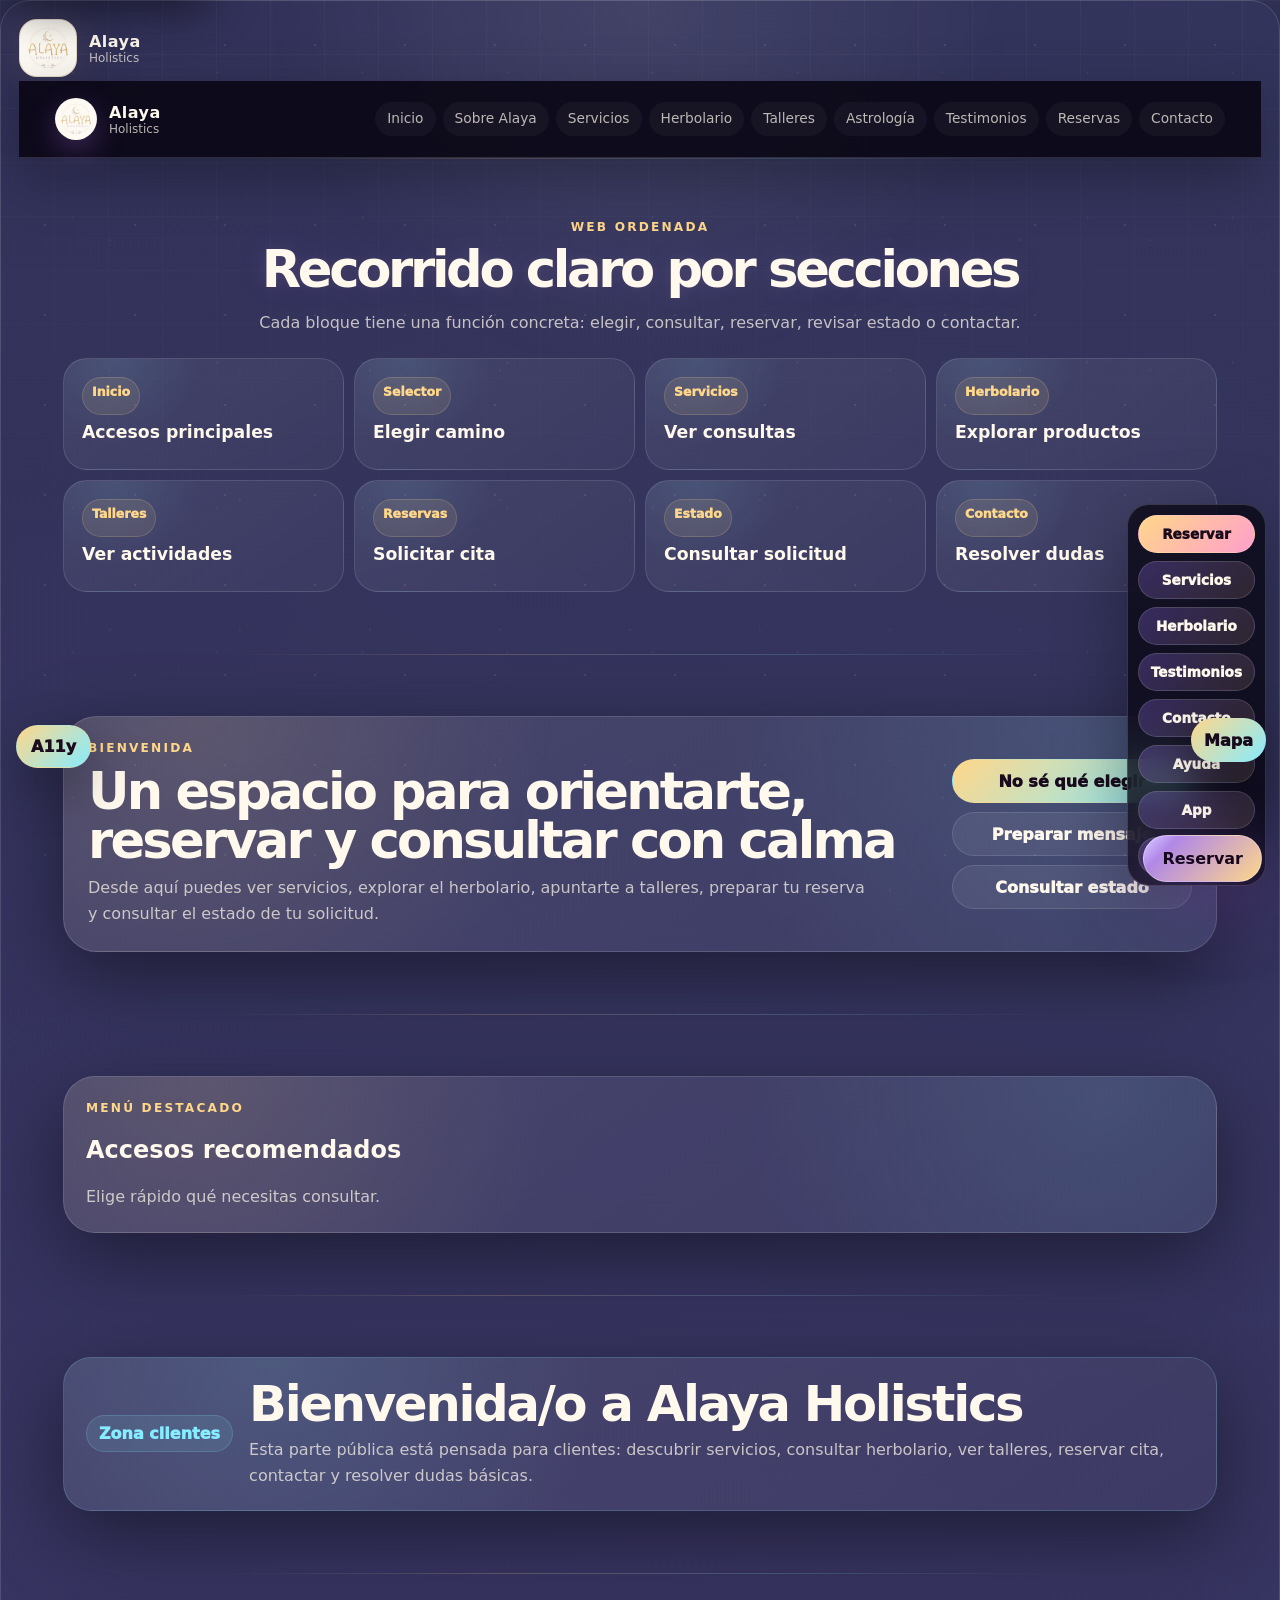
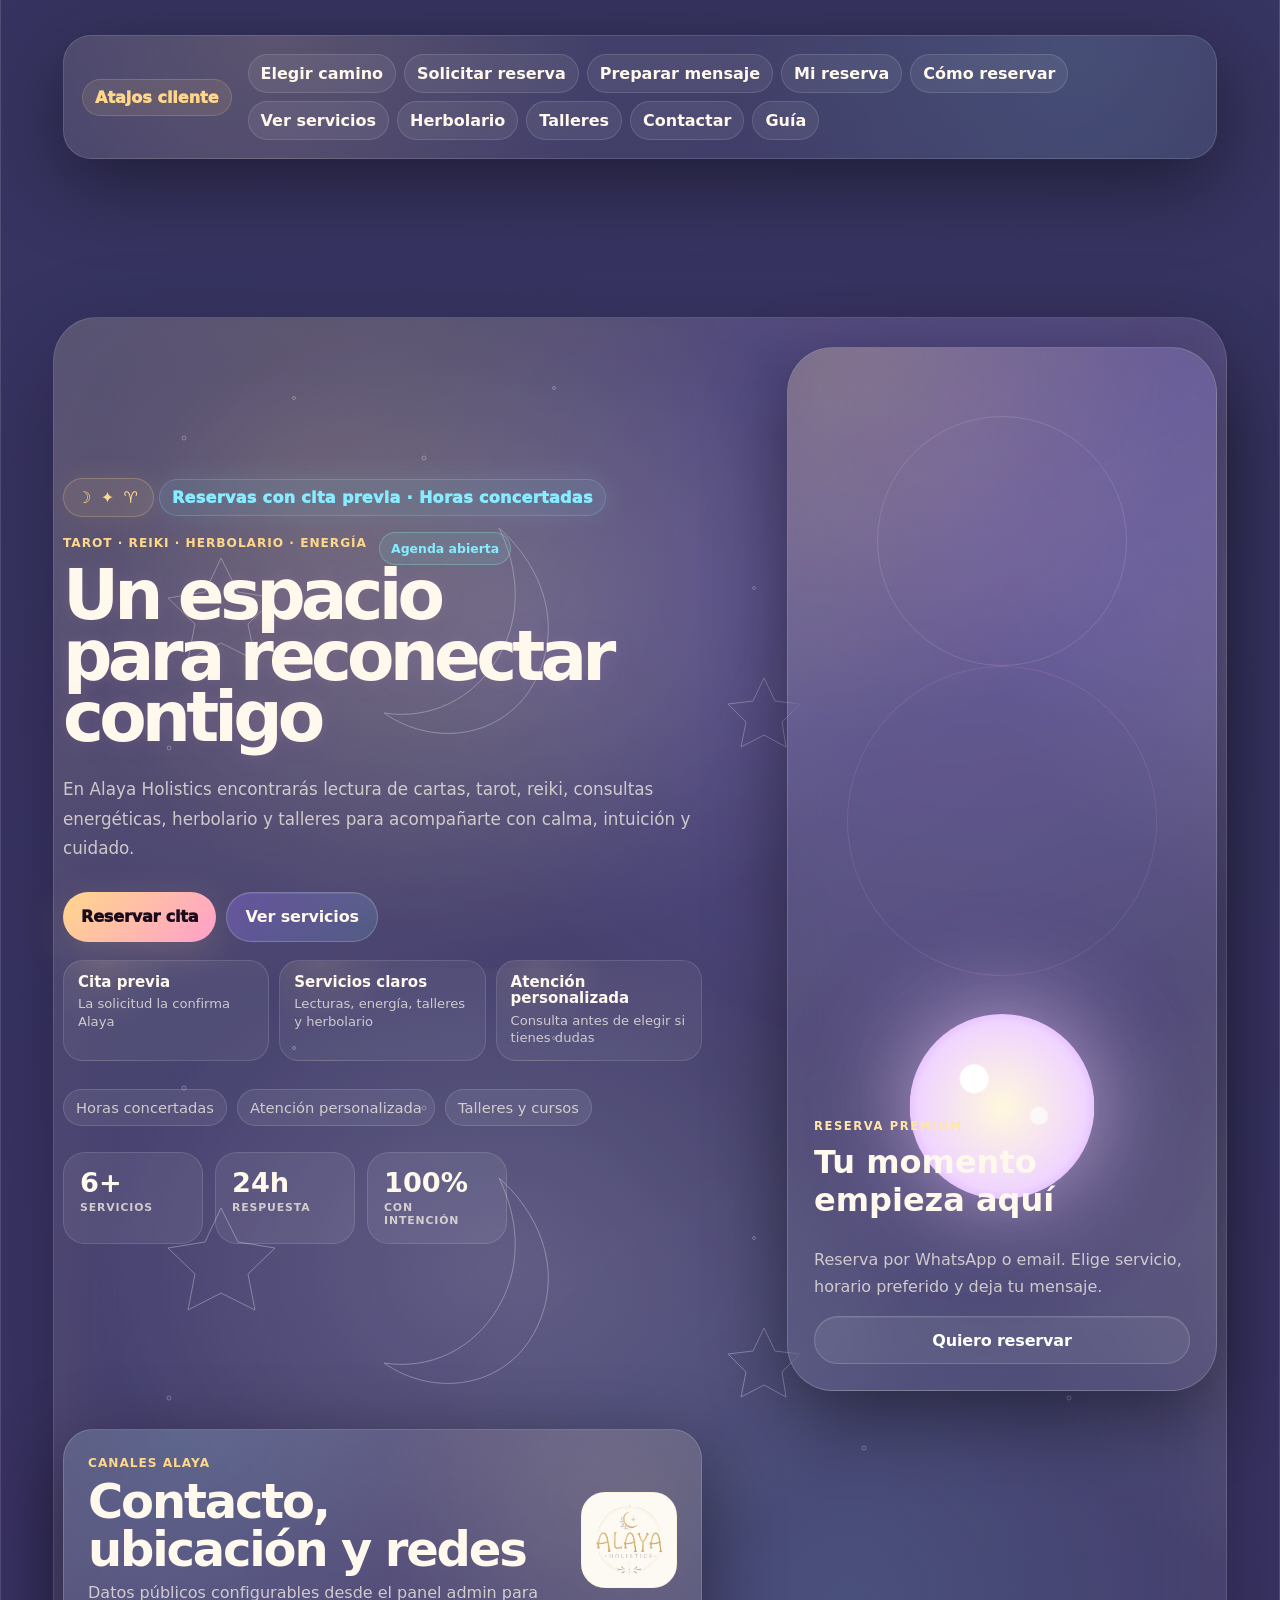
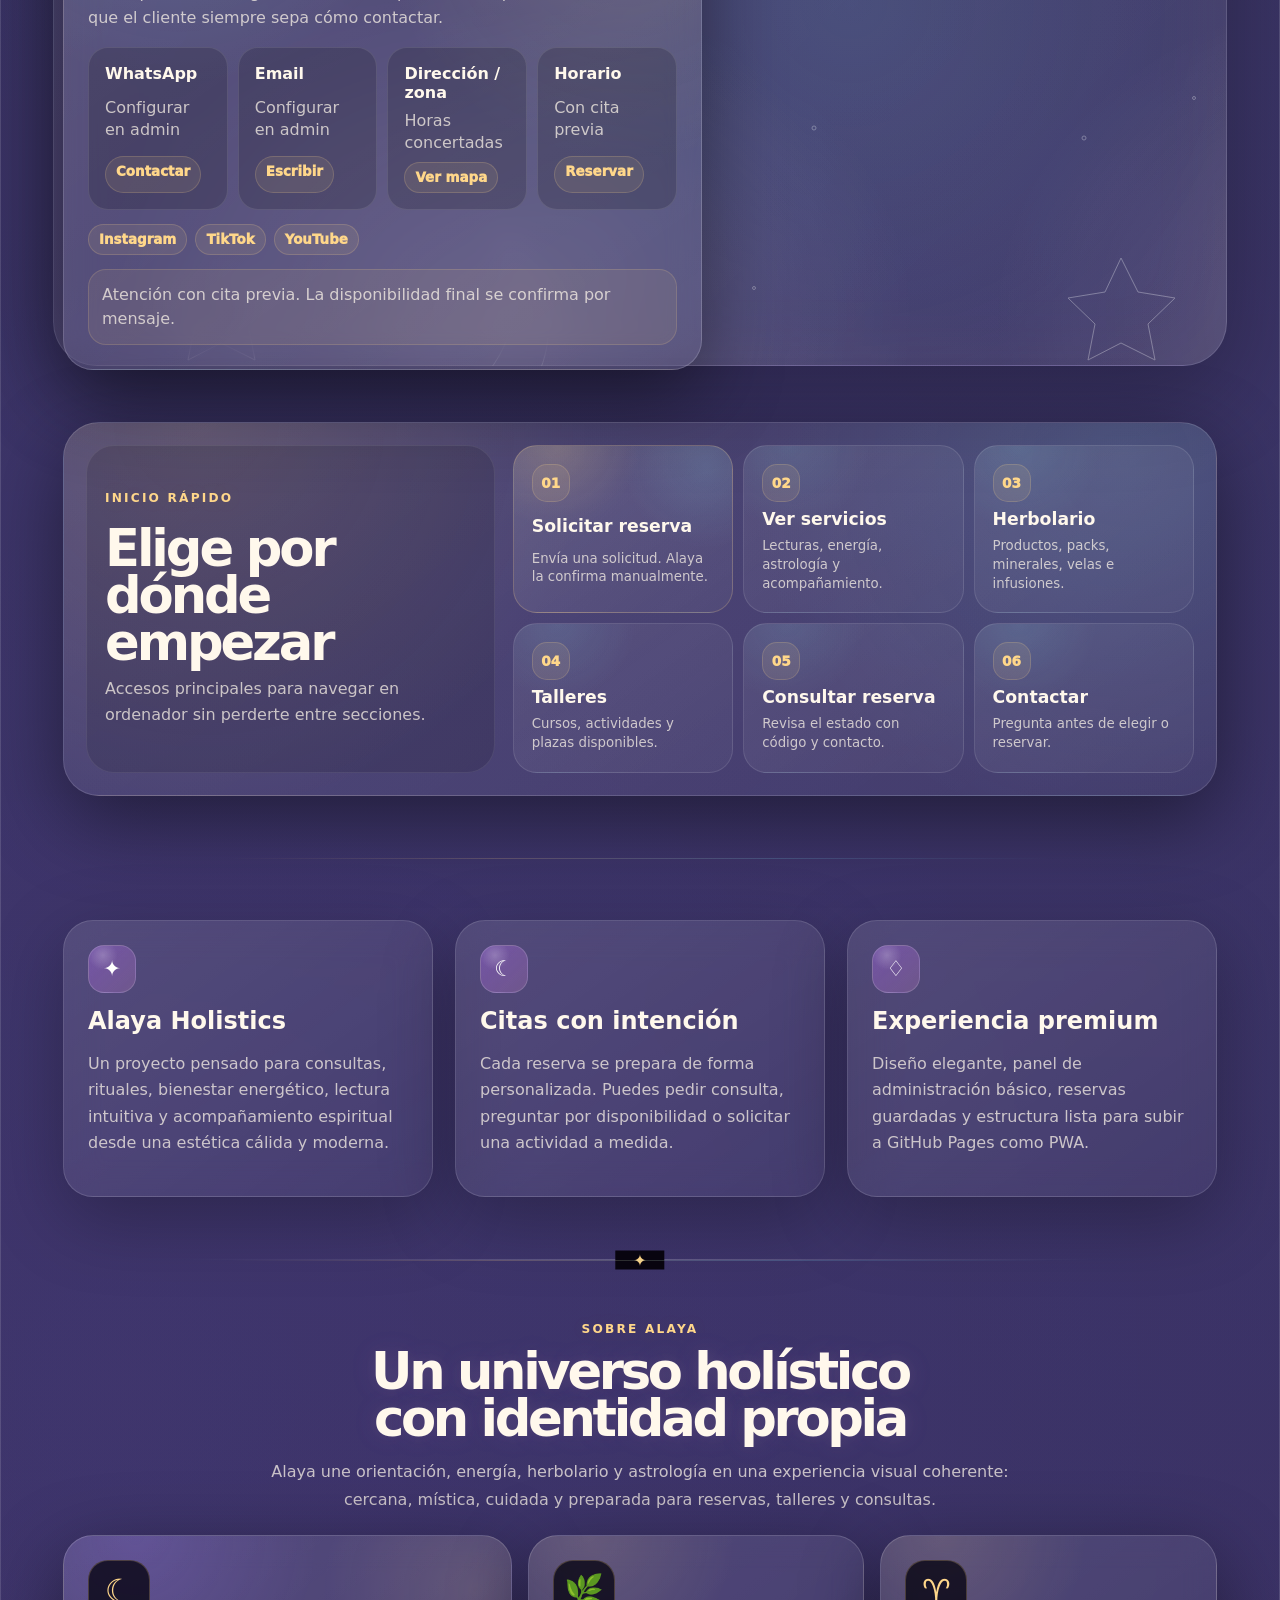
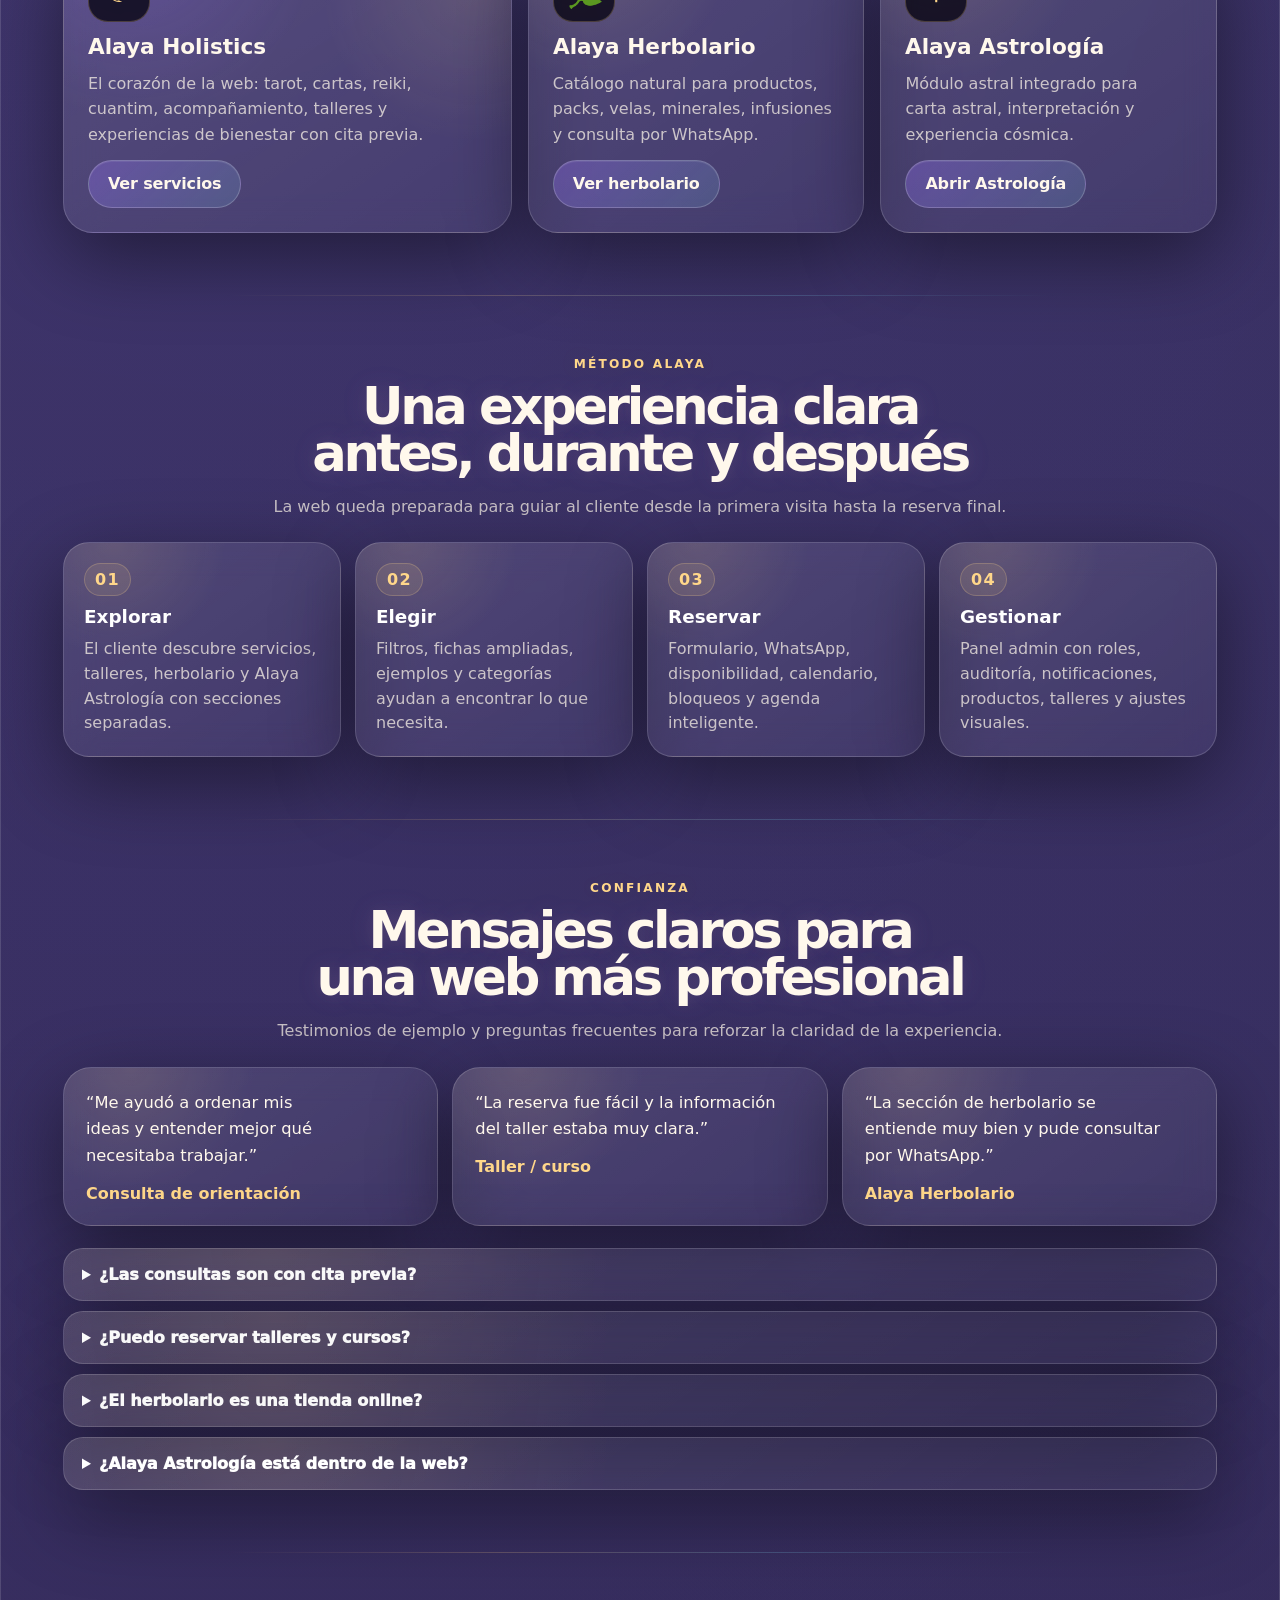
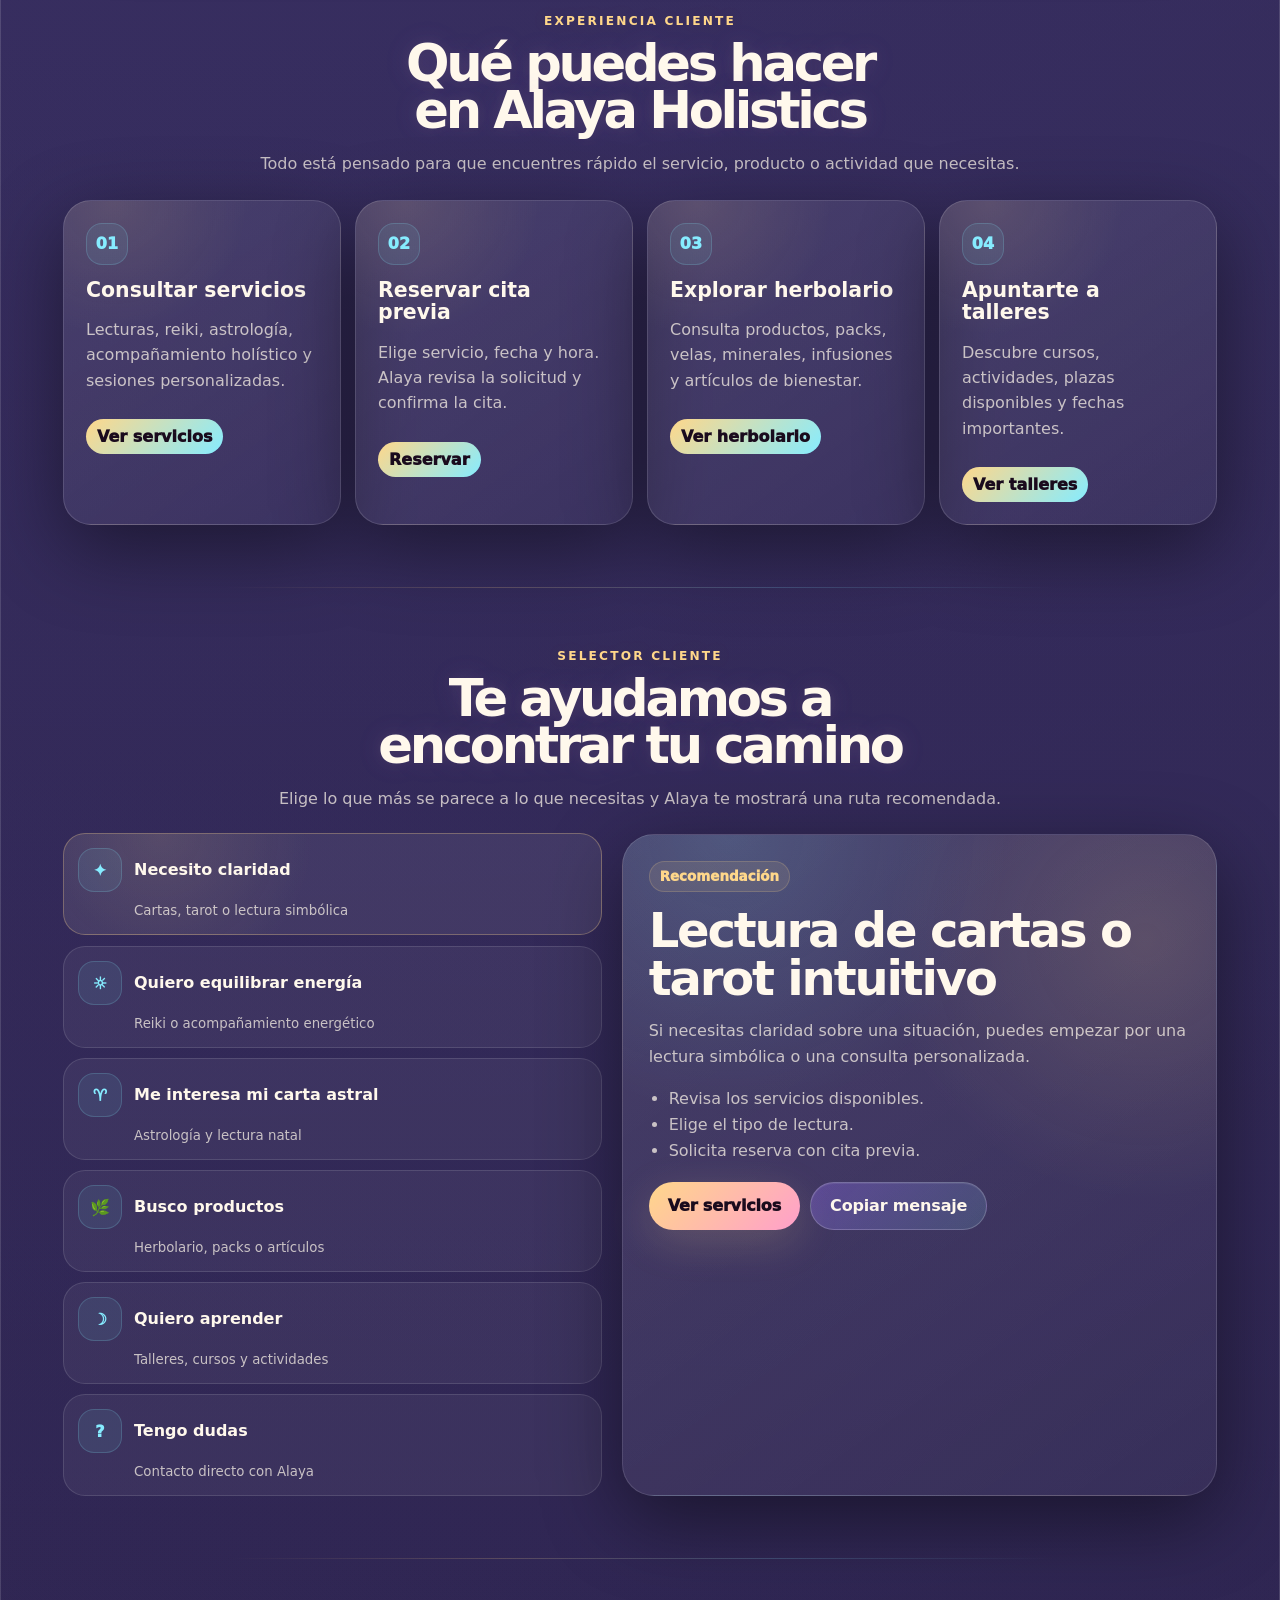
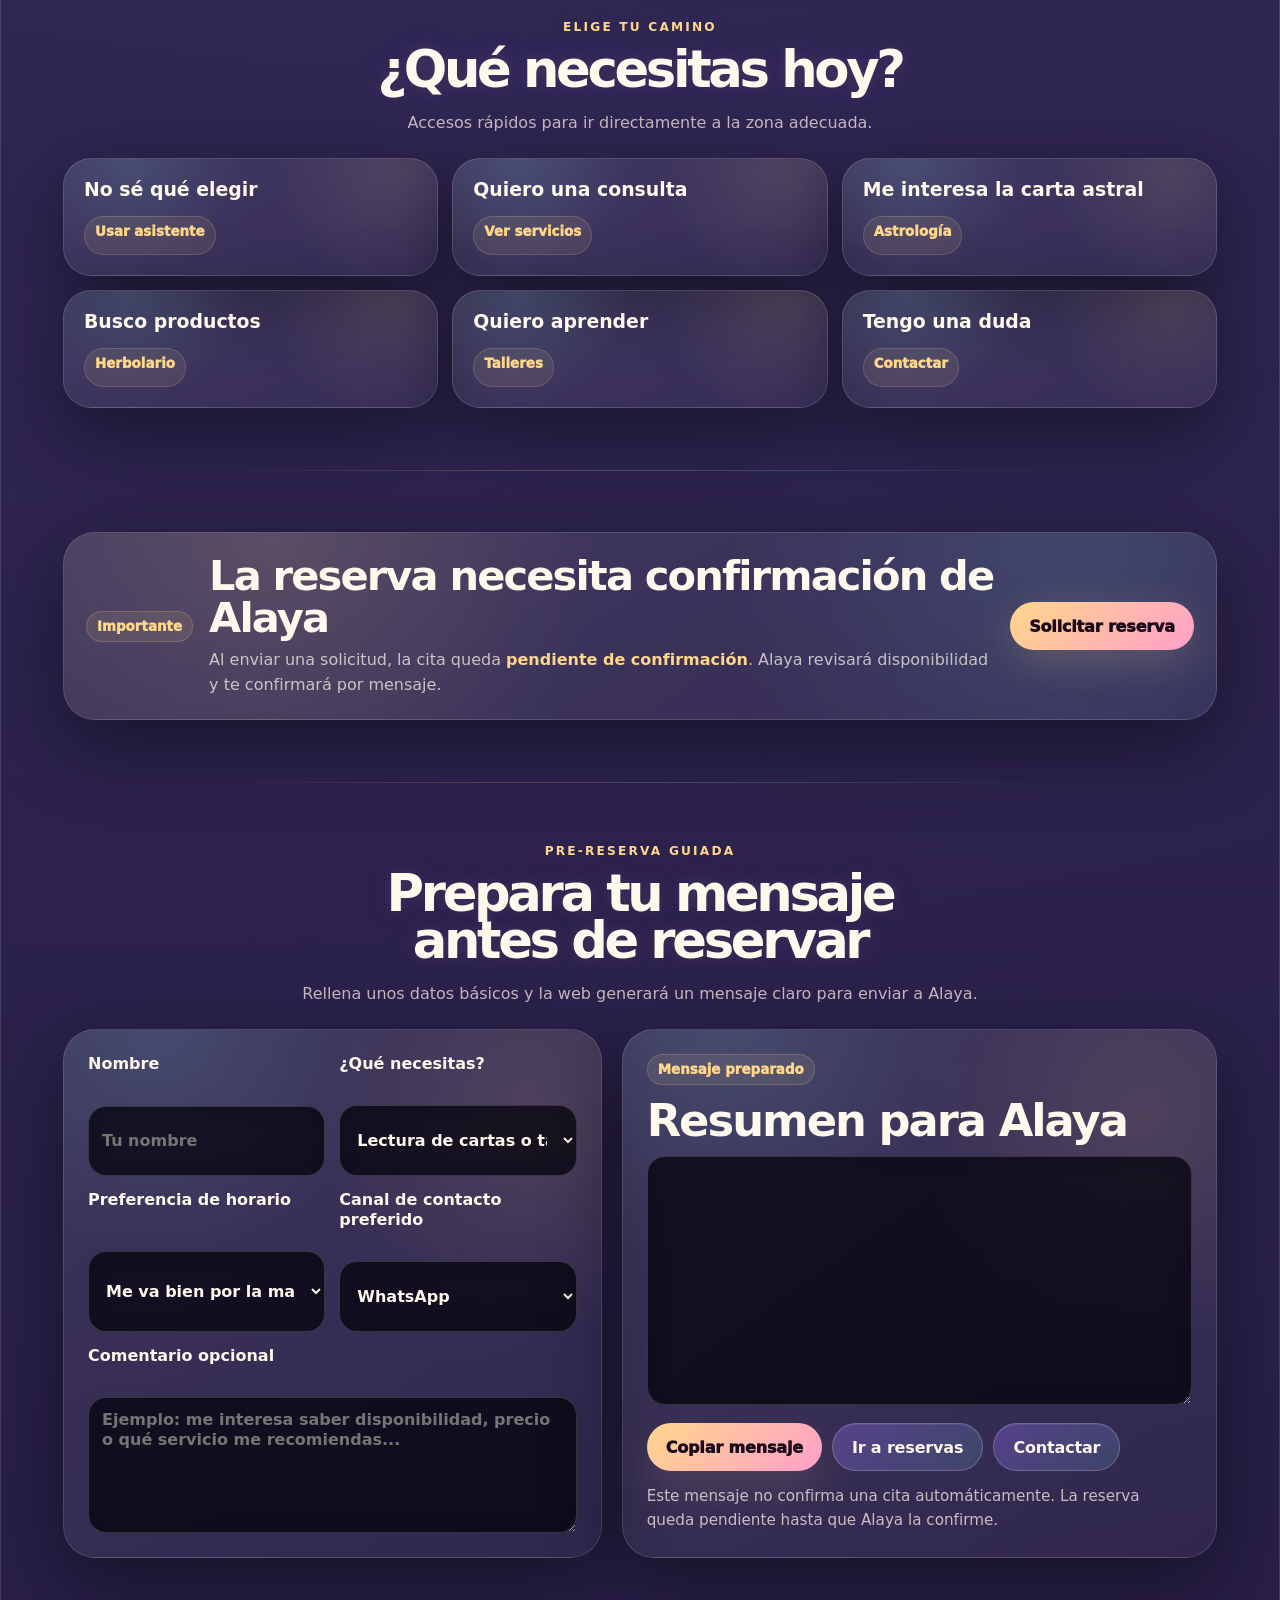
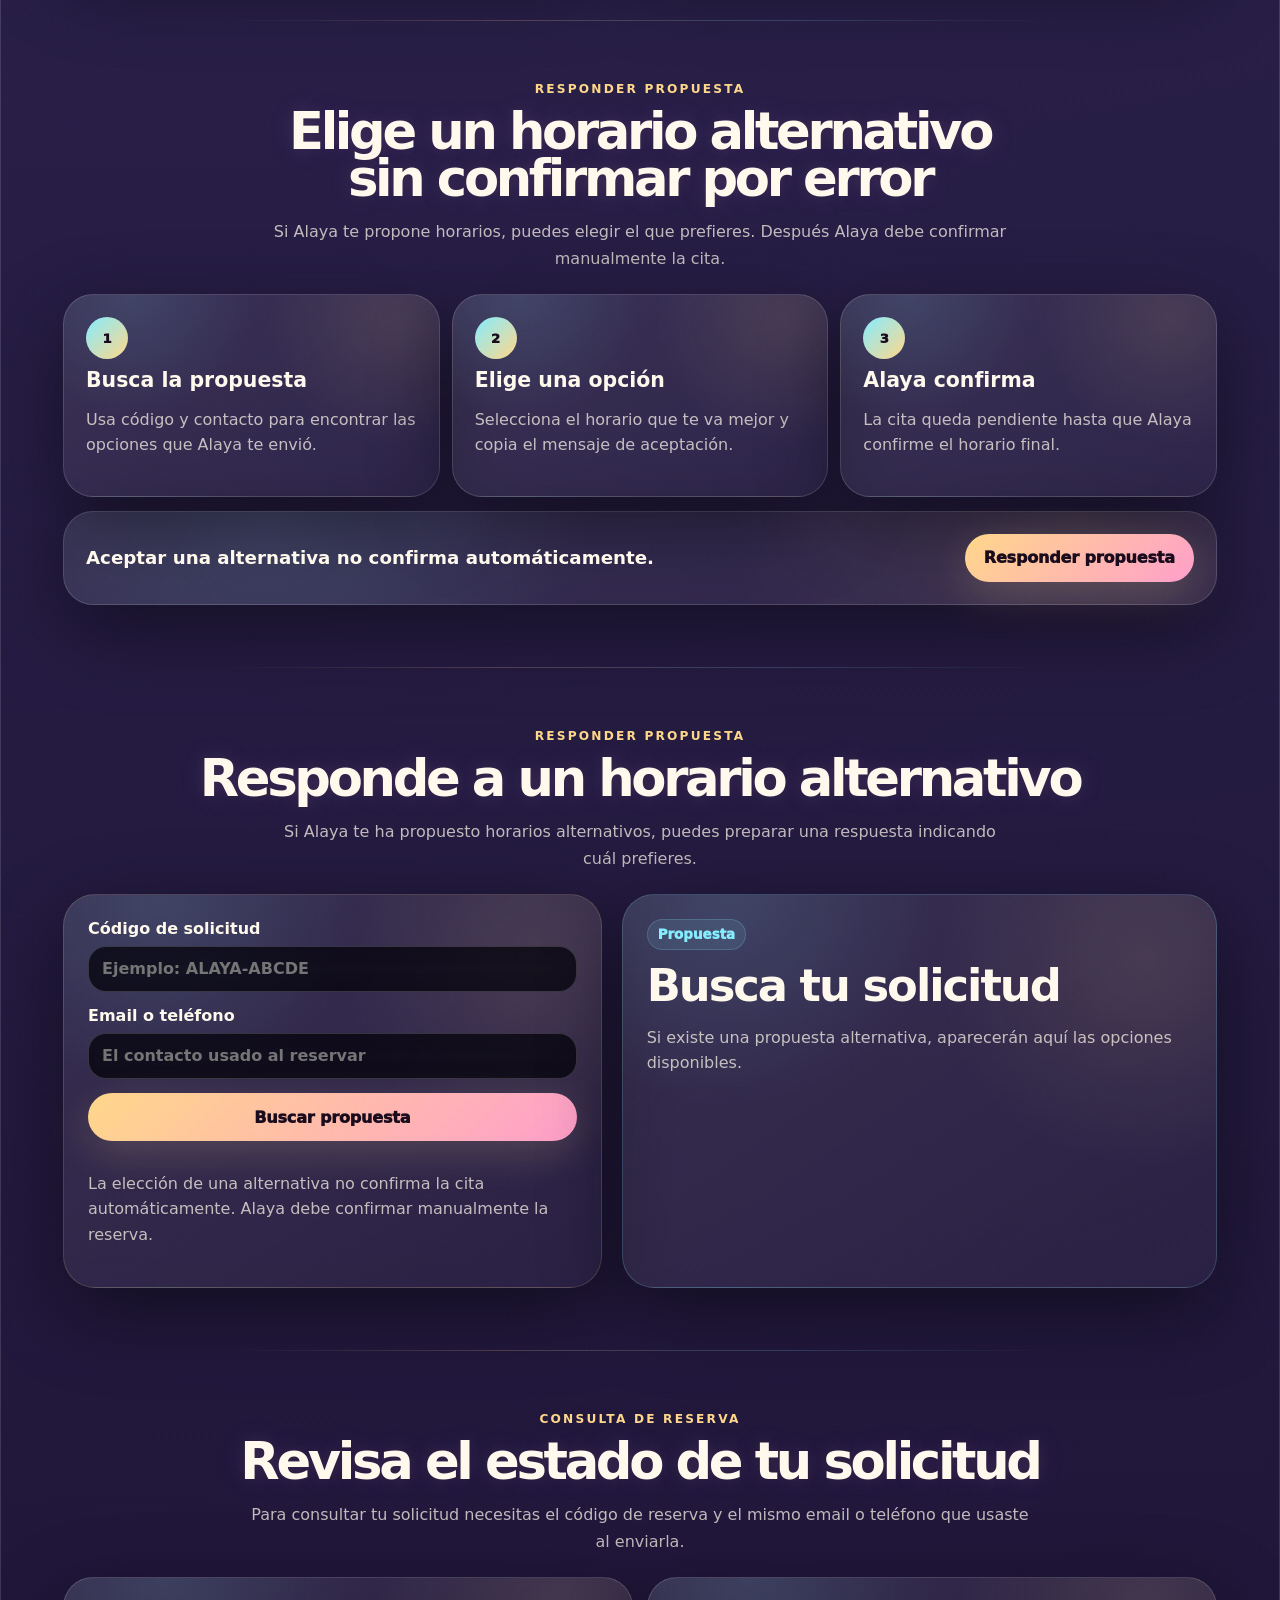
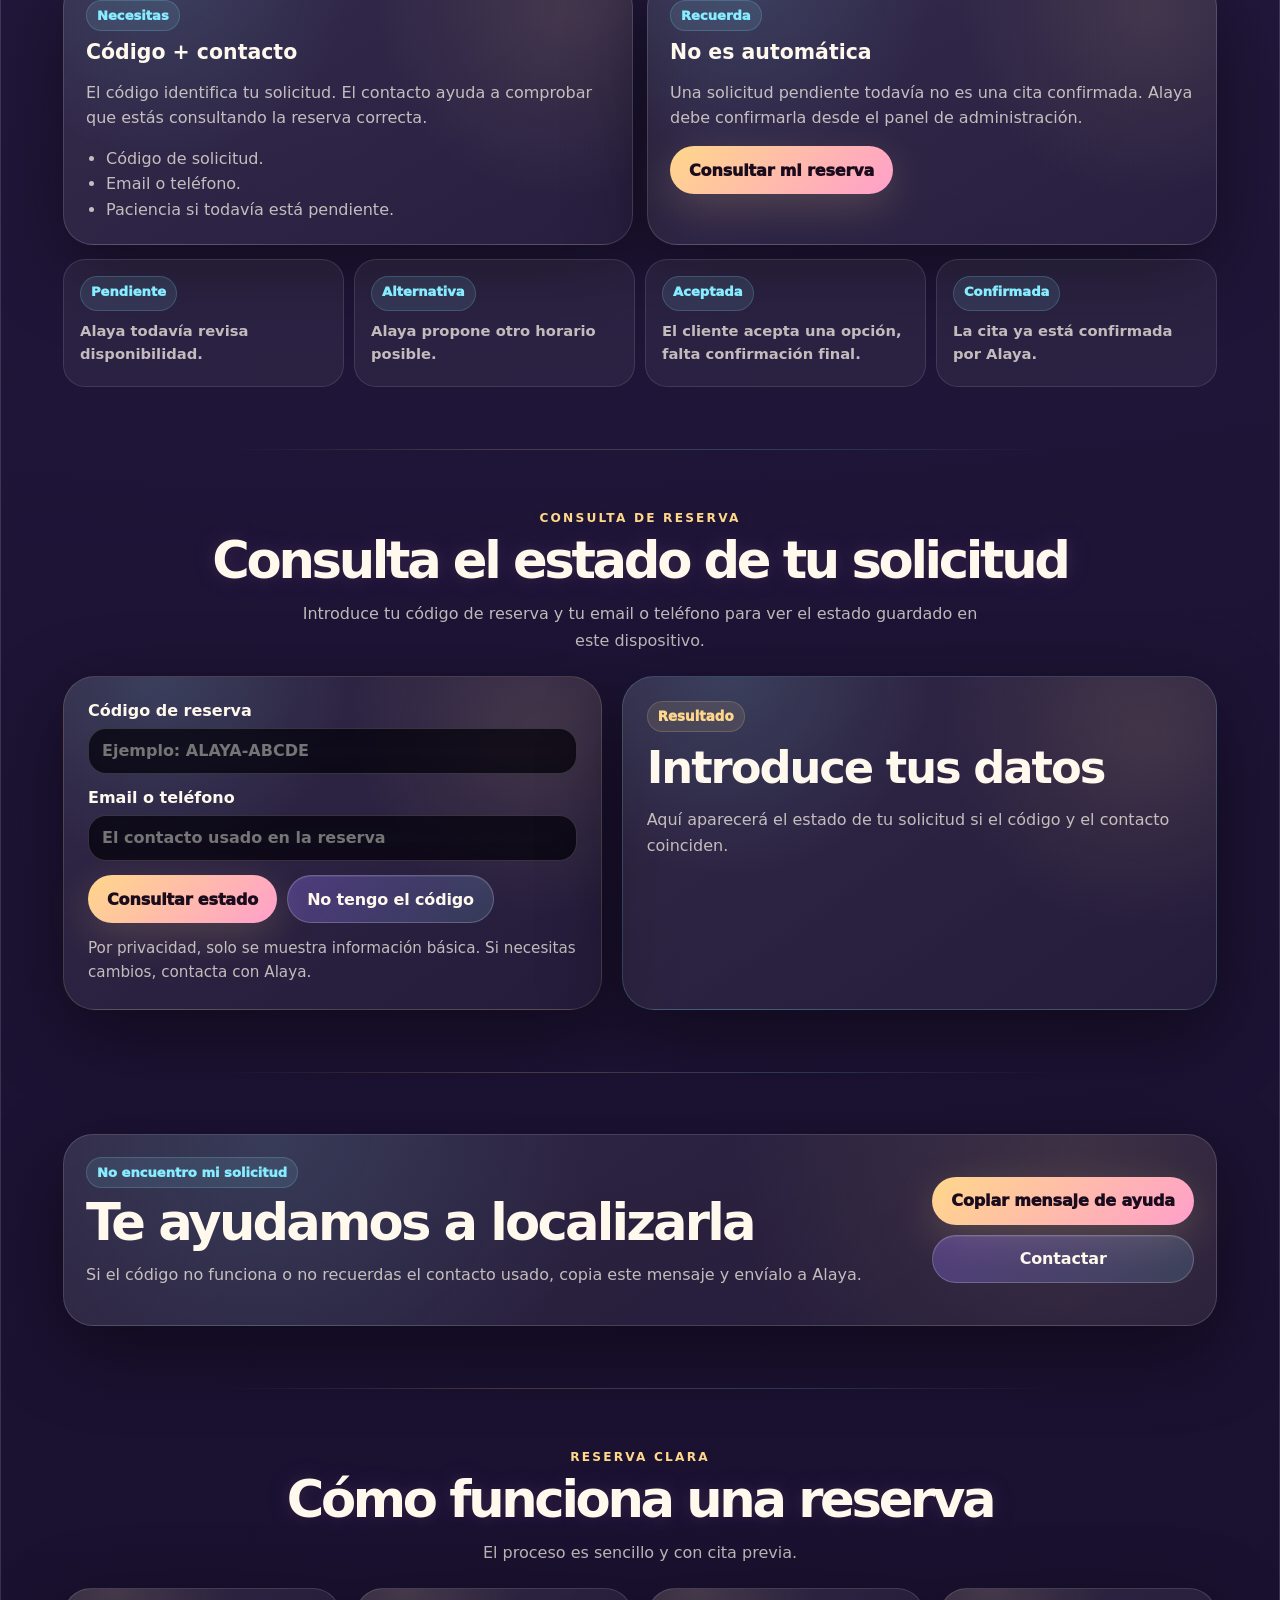
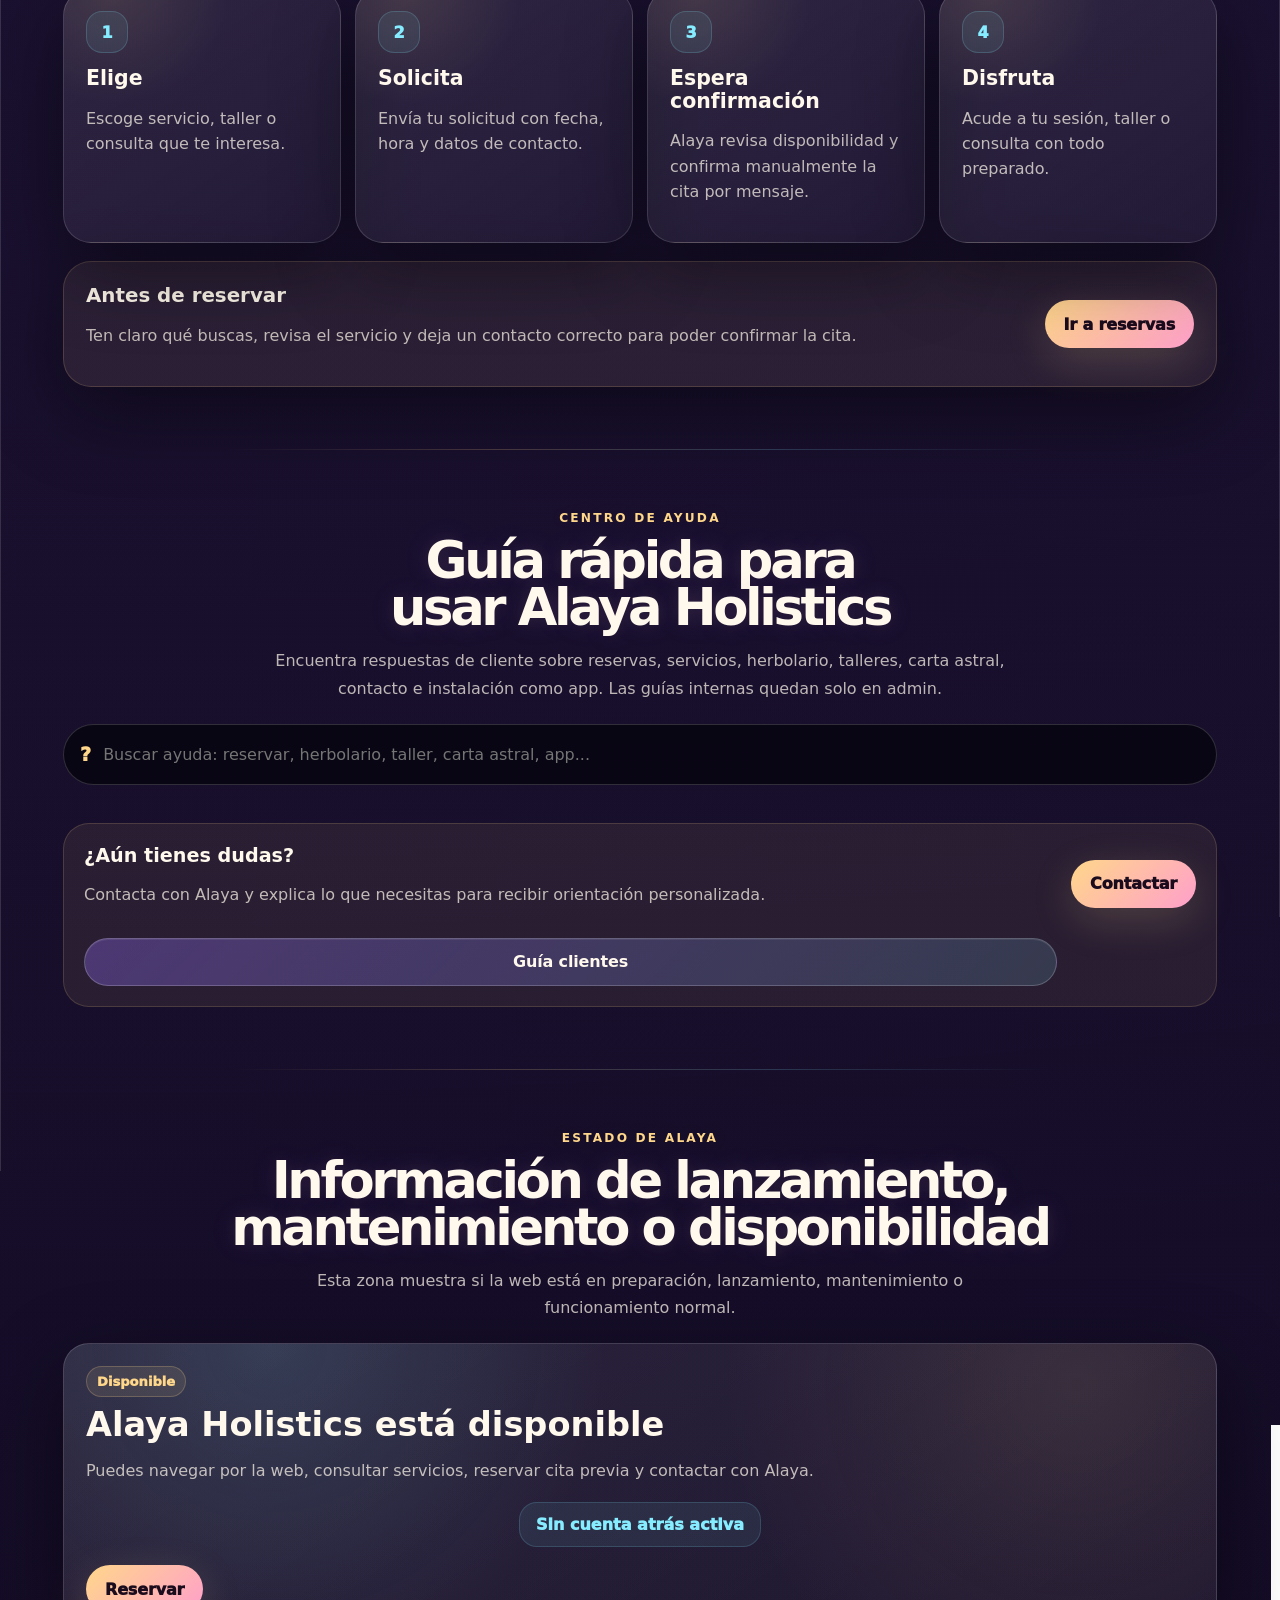
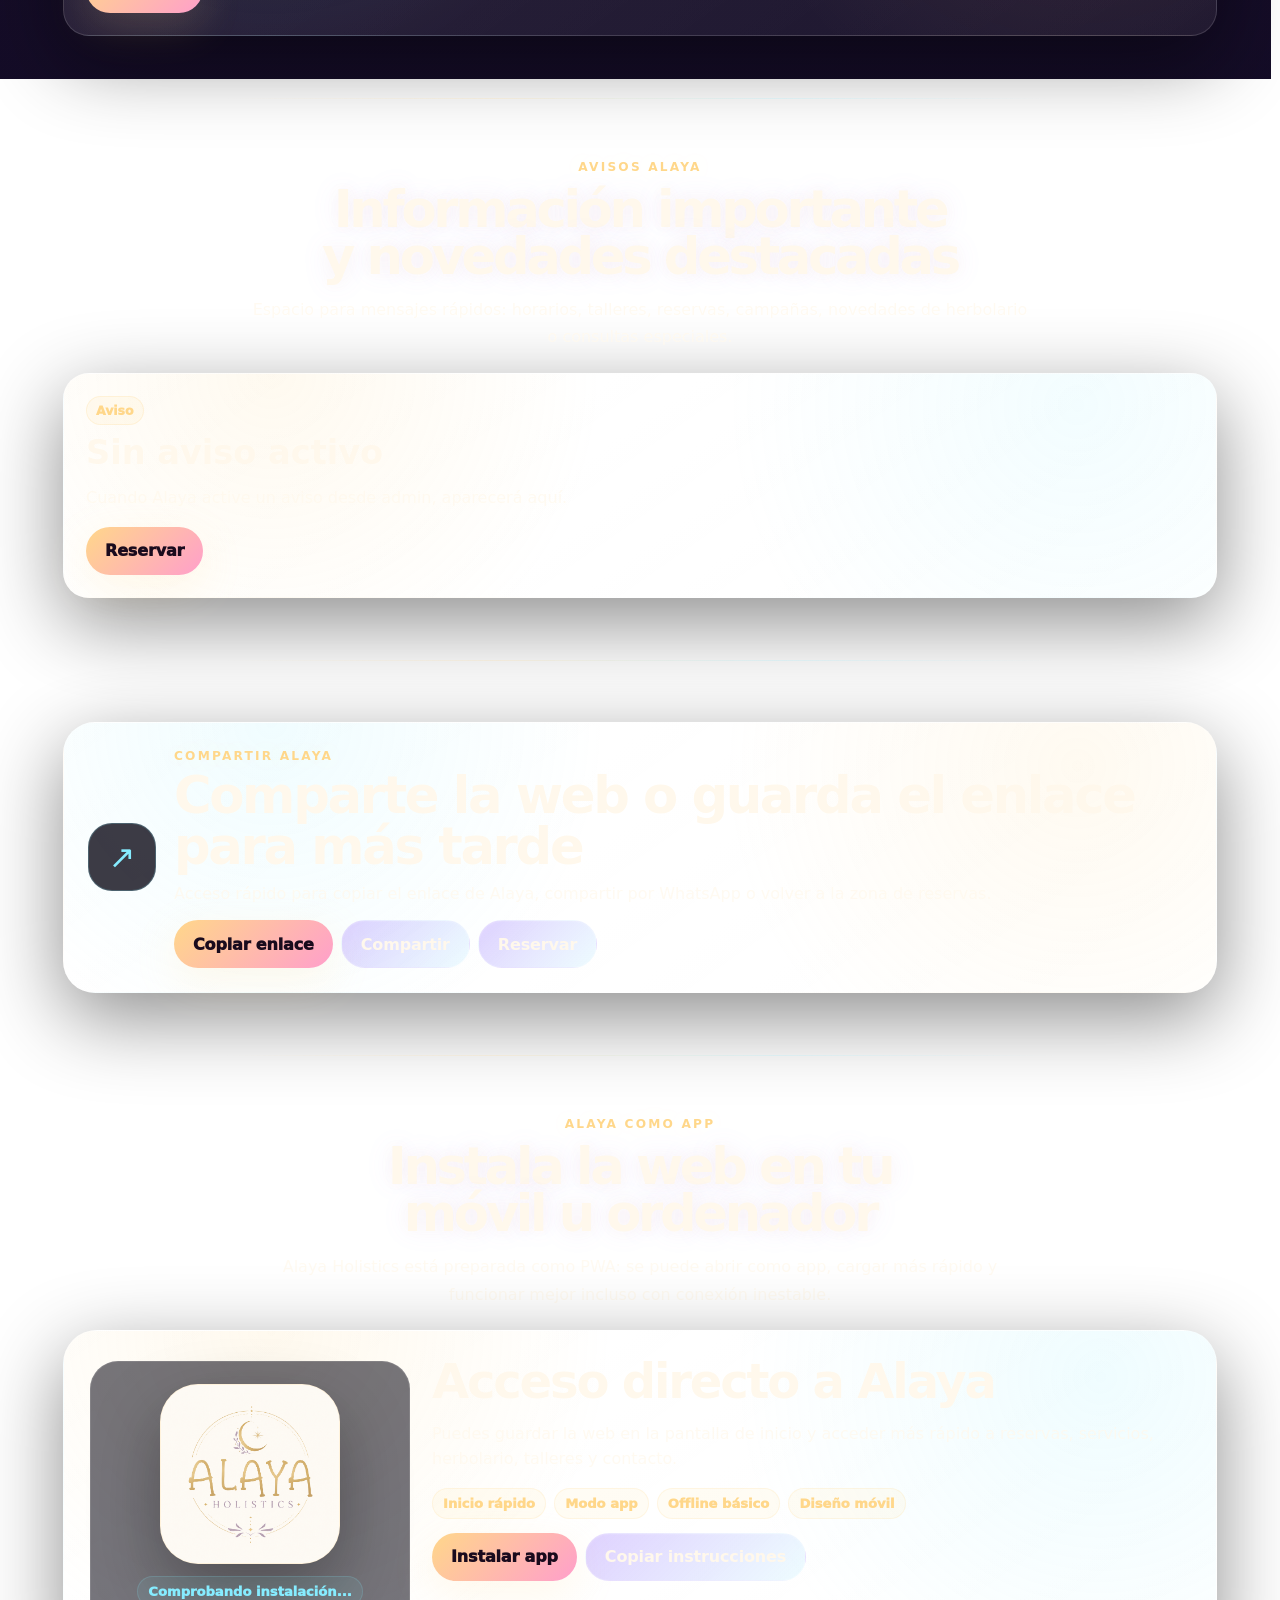
==== commit 285a11af: "Add files via upload" ====
--- a/index.html
+++ b/index.html
@@ -143,7 +143,7 @@
         <div>
           <p class="eyebrow">Menú destacado</p>
           <h2 id="cmsPublicMenuTitleV105">Accesos recomendados</h2>
-          <p id="cmsPublicMenuTextV105">Atajos gestionados desde el panel Admin.</p>
+          <p id="cmsPublicMenuTextV105">Elige rápido qué necesitas consultar.</p>
         </div>
         <nav id="cmsPublicMenuLinksV105" aria-label="Menú destacado gestionado desde Admin"></nav>
       </div>
@@ -5554,8 +5554,8 @@
                 <p class="eyebrow">Publicador CMS</p>
                 <h4>Publicar cambios del Admin en el hosting</h4>
                 <p>
-                  Genera el archivo <code>data/cms-public.json</code> con portada, menú, SEO, colores y bloques del CMS.
-                  Súbelo al hosting para que la web pública lo cargue.
+                  Genera el archivo <code>data/cms-public.json</code> con portada, menú, SEO, colores, bloques, servicios, talleres, testimonios y galería.
+                  Súbelo al hosting para que la web pública muestre tus últimos cambios.
                 </p>
               </div>
               <div class="cms-publisher-actions-v107">
@@ -5568,17 +5568,17 @@
               <article>
                 <span>1</span>
                 <h5>Edita la web</h5>
-                <p>Usa WordPress CMS, Gestor contenido o Constructor visual.</p>
+                <p>Cambia portada, datos, servicios, testimonios o bloques.</p>
               </article>
               <article>
                 <span>2</span>
                 <h5>Descarga JSON</h5>
-                <p>Genera el archivo <code>cms-public.json</code>.</p>
+                <p>Descarga el archivo listo para publicar.</p>
               </article>
               <article>
                 <span>3</span>
                 <h5>Sube al hosting</h5>
-                <p>Colócalo en <code>/data/cms-public.json</code>.</p>
+                <p>Colócalo dentro de la carpeta <code>/data/</code>.</p>
               </article>
               <article>
                 <span>4</span>
@@ -5600,7 +5600,9 @@
                   <ul>
                     <li>Revisar portada y botones.</li>
                     <li>Revisar menú destacado.</li>
+                    <li>Revisar servicios, talleres y herbolario añadidos.</li>
                     <li>Revisar bloques públicos.</li>
+                    <li>Revisar testimonios y galería con consentimiento.</li>
                     <li>Revisar SEO.</li>
                     <li>Descargar y subir <code>cms-public.json</code>.</li>
                   </ul>
@@ -5621,7 +5623,7 @@
               <div>
                 <p class="eyebrow">Importar publicación</p>
                 <h5>Restaurar desde JSON publicado</h5>
-                <p>Pega un archivo `cms-public.json` para recuperar una publicación anterior.</p>
+                <p>Pega un archivo <code>cms-public.json</code> para recuperar una publicación anterior.</p>
               </div>
               <textarea id="importPublishedCmsTextV107" rows="6" placeholder="Pega aquí el JSON publicado..."></textarea>
               <button class="btn btn-secondary" id="importPublishedCmsV107" type="button">Importar JSON publicado</button>
@@ -5629,7 +5631,7 @@
 
             <div class="cms-publisher-note-v107">
               <strong>Importante:</strong>
-              <span>En hosting estático el Admin no puede escribir directamente en el servidor. Por eso genera un archivo JSON para subirlo. Para publicación automática real, conecta Firebase o backend.</span>
+              <span>Esta versión está preparada para hosting estático: editas en el panel, descargas el archivo y lo subes al hosting. Para publicación automática entre dispositivos, conecta Firebase o un backend.</span>
             </div>
           </div>
         </section>
@@ -5717,7 +5719,7 @@
                 <div>
                   <p class="eyebrow">Admin tipo WordPress</p>
                   <h4>Control total de la web</h4>
-                  <p>Gestiona portada, marca, colores, menú, SEO y bloques públicos sin tocar código.</p>
+                  <p>Gestiona textos, servicios, testimonios, portada, menú, SEO y publicación desde un panel visual.</p>
                 </div>
                 <div class="wp-topbar-actions-v105">
                   <button class="btn btn-primary" id="wpSaveAllV105" type="button">Guardar cambios</button>
@@ -5726,6 +5728,53 @@
               </div>
 
               <div class="wp-section-v105 active" data-wp-panel-v105="dashboard">
+                <div class="premium-cms-hero-v132">
+                  <div>
+                    <p class="eyebrow">Web editable premium</p>
+                    <h5>Actualiza Alaya como en WordPress</h5>
+                    <p>Cambia datos del negocio, portada, servicios, talleres, reseñas, colores y avisos sin tocar código. Guarda, revisa la vista pública y publica cuando esté listo.</p>
+                  </div>
+                  <div class="premium-cms-actions-v132">
+                    <button class="btn btn-primary" type="button" data-premium-cms-section-v132="home">Editar portada</button>
+                    <button class="btn btn-secondary" type="button" data-premium-admin-tab-v132="publicador-cms">Publicar cambios</button>
+                  </div>
+                </div>
+
+                <div class="premium-cms-quickgrid-v132" aria-label="Accesos rápidos de edición">
+                  <button type="button" data-premium-cms-section-v132="identity">
+                    <span>01</span>
+                    <strong>Datos del negocio</strong>
+                    <small>Nombre, contacto, ubicación e Instagram.</small>
+                  </button>
+                  <button type="button" data-premium-cms-section-v132="home">
+                    <span>02</span>
+                    <strong>Portada</strong>
+                    <small>Título, presentación y botones principales.</small>
+                  </button>
+                  <button type="button" data-premium-admin-tab-v132="gestor-contenido">
+                    <span>03</span>
+                    <strong>Servicios y talleres</strong>
+                    <small>Añade contenido visible en la web pública.</small>
+                  </button>
+                  <button type="button" data-premium-admin-tab-v132="resenas">
+                    <span>04</span>
+                    <strong>Testimonios y galería</strong>
+                    <small>Gestiona reseñas, consentimiento e imágenes.</small>
+                  </button>
+                  <button type="button" data-premium-cms-section-v132="seo">
+                    <span>05</span>
+                    <strong>Google y buscadores</strong>
+                    <small>Título, descripción y palabras clave.</small>
+                  </button>
+                  <button type="button" data-premium-admin-tab-v132="publicador-cms">
+                    <span>06</span>
+                    <strong>Publicar</strong>
+                    <small>Descarga el archivo para subir cambios al hosting.</small>
+                  </button>
+                </div>
+
+                <div class="premium-cms-readiness-v132" id="premiumCmsReadinessV132" aria-live="polite"></div>
+
                 <div class="wp-dashboard-grid-v105">
                   <article>
                     <span>Identidad</span>
@@ -5781,7 +5830,7 @@
                   <label>Enlace botón principal<input id="wpPrimaryCtaLinkV105" type="text" placeholder="#reservas"></label>
                   <label>Botón secundario<input id="wpSecondaryCtaTextV105" type="text" placeholder="Ver servicios"></label>
                   <label>Enlace botón secundario<input id="wpSecondaryCtaLinkV105" type="text" placeholder="#servicios"></label>
-                  <label class="wp-full-v105">Texto del menú destacado<input id="wpPublicMenuTextInputV105" type="text" placeholder="Atajos gestionados desde Admin."></label>
+                  <label class="wp-full-v105">Texto del menú destacado<input id="wpPublicMenuTextInputV105" type="text" placeholder="Elige rápido qué necesitas consultar."></label>
                 </form>
               </div>
 
@@ -5893,8 +5942,8 @@
                 </div>
 
                 <div class="wp-static-note-v105">
-                  <strong>Modo hosting estático</strong>
-                  <p>Los cambios se guardan en este navegador. Para sincronizar entre dispositivos o administradores, activa Firebase/online sync.</p>
+                  <strong>Cómo publicar en la web real</strong>
+                  <p>Primero guarda los cambios. Después entra en Publicador CMS, descarga <code>cms-public.json</code> y súbelo a la carpeta <code>/data/</code> del hosting.</p>
                 </div>
               </div>
             </div>
--- a/css/styles.css
+++ b/css/styles.css
@@ -8805,6 +8805,138 @@
   padding: 2px 5px;
 }
 
+.private-admin-main-v132 {
+  min-height: 100svh;
+  display: grid;
+  place-items: center;
+  padding: 38px 16px;
+  position: relative;
+  z-index: 1;
+}
+
+.private-admin-card-v132 {
+  width: min(720px, 100%);
+  display: grid;
+  gap: 16px;
+  padding: clamp(22px, 4vw, 38px);
+  border-radius: 30px;
+  background:
+    radial-gradient(circle at 12% 0%, rgba(255,215,138,.14), transparent 34%),
+    radial-gradient(circle at 92% 12%, rgba(134,236,255,.12), transparent 34%),
+    linear-gradient(145deg, rgba(255,255,255,.10), rgba(255,255,255,.04));
+  border: 1px solid rgba(255,255,255,.16);
+  box-shadow: var(--astral-shadow);
+}
+
+.private-admin-card-v132 img {
+  width: 92px;
+  height: 92px;
+  object-fit: contain;
+}
+
+.private-admin-card-v132 h1 {
+  color: #fff8ec;
+  font-size: clamp(2rem, 5vw, 4rem);
+  line-height: .95;
+  letter-spacing: -.04em;
+  margin: 0;
+}
+
+.private-admin-card-v132 p,
+.private-admin-note-v132 span,
+.private-admin-success-v132 p {
+  color: var(--astral-muted, var(--muted));
+  line-height: 1.6;
+  margin: 0;
+}
+
+.private-admin-login-v132 {
+  display: grid;
+  grid-template-columns: 1fr 1fr auto;
+  gap: 10px;
+  align-items: end;
+  padding: 16px;
+  border-radius: 22px;
+  background: rgba(255,255,255,.055);
+  border: 1px solid rgba(255,255,255,.12);
+}
+
+.private-admin-login-v132 label {
+  display: grid;
+  gap: 7px;
+  color: #fff8ec;
+  font-weight: 900;
+}
+
+.private-admin-login-v132 input {
+  min-height: 46px;
+  border-radius: 16px;
+  border: 1px solid rgba(255,255,255,.14);
+  background: rgba(4,2,10,.62);
+  color: #fff8ec;
+  padding: 11px 12px;
+  font: inherit;
+}
+
+.private-admin-login-v132 .error-text {
+  grid-column: 1 / -1;
+}
+
+.private-admin-success-v132,
+.private-admin-note-v132 {
+  display: grid;
+  gap: 10px;
+  padding: 16px;
+  border-radius: 22px;
+  background: rgba(167,255,206,.075);
+  border: 1px solid rgba(167,255,206,.18);
+}
+
+.private-admin-success-v132.hidden {
+  display: none;
+}
+
+.private-admin-success-v132 strong,
+.private-admin-note-v132 strong {
+  color: #fff8ec;
+}
+
+.private-admin-success-v132 div {
+  display: flex;
+  flex-wrap: wrap;
+  gap: 9px;
+}
+
+.private-admin-note-v132 {
+  background: rgba(255,215,138,.07);
+  border-color: rgba(255,215,138,.16);
+}
+
+.private-admin-note-v132 code {
+  color: #fff8ec;
+  background: rgba(255,255,255,.08);
+  border-radius: 8px;
+  padding: 2px 6px;
+}
+
+.private-admin-back-v132 {
+  color: var(--astral-gold, #ffd78a);
+  font-weight: 900;
+  text-decoration: none;
+}
+
+@media (max-width: 820px) {
+  .private-admin-login-v132 {
+    grid-template-columns: 1fr;
+  }
+
+  .private-admin-login-v132 .btn,
+  .private-admin-success-v132 .btn {
+    width: 100%;
+    justify-content: center;
+  }
+}
+
 /* El modal admin existe en index por compatibilidad, pero no se anuncia al cliente. */
 #adminModal .form-note strong {
   color: inherit;
@@ -14345,6 +14477,185 @@
   display: block;
 }
 
+.premium-cms-hero-v132 {
+  display: grid;
+  grid-template-columns: minmax(0, 1fr) auto;
+  gap: 16px;
+  align-items: center;
+  margin-bottom: 12px;
+  padding: 18px;
+  border-radius: 24px;
+  background:
+    radial-gradient(circle at 10% 0%, rgba(255,215,138,.14), transparent 34%),
+    radial-gradient(circle at 92% 16%, rgba(134,236,255,.11), transparent 34%),
+    linear-gradient(145deg, rgba(255,255,255,.085), rgba(255,255,255,.035));
+  border: 1px solid rgba(255,255,255,.14);
+  box-shadow: var(--astral-shadow);
+}
+
+.premium-cms-hero-v132 h5 {
+  color: #fff8ec;
+  font-size: clamp(1.55rem, 2.6vw, 2.35rem);
+  line-height: 1;
+  letter-spacing: -.03em;
+  margin: 5px 0 8px;
+}
+
+.premium-cms-hero-v132 p:not(.eyebrow),
+.premium-cms-quickgrid-v132 small {
+  color: var(--astral-muted, var(--muted));
+  line-height: 1.55;
+  margin: 0;
+}
+
+.premium-cms-actions-v132 {
+  display: grid;
+  gap: 9px;
+  min-width: 190px;
+}
+
+.premium-cms-quickgrid-v132 {
+  display: grid;
+  grid-template-columns: repeat(3, minmax(0, 1fr));
+  gap: 10px;
+  margin-bottom: 12px;
+}
+
+.premium-cms-quickgrid-v132 button {
+  display: grid;
+  gap: 8px;
+  min-height: 148px;
+  padding: 16px;
+  border-radius: 20px;
+  text-align: left;
+  cursor: pointer;
+  color: inherit;
+  font: inherit;
+  background:
+    radial-gradient(circle at 16% 0%, rgba(134,236,255,.09), transparent 34%),
+    rgba(255,255,255,.052);
+  border: 1px solid rgba(255,255,255,.12);
+  transition: transform .18s ease, border-color .18s ease, background .18s ease;
+}
+
+.premium-cms-quickgrid-v132 button:hover {
+  transform: translateY(-2px);
+  border-color: rgba(255,215,138,.32);
+  background:
+    radial-gradient(circle at 16% 0%, rgba(255,215,138,.13), transparent 34%),
+    rgba(255,255,255,.075);
+}
+
+.premium-cms-quickgrid-v132 span {
+  display: inline-flex;
+  width: fit-content;
+  border-radius: 999px;
+  padding: 6px 9px;
+  background: rgba(255,215,138,.10);
+  border: 1px solid rgba(255,215,138,.18);
+  color: var(--astral-gold, #ffd78a);
+  font-size: .78rem;
+  font-weight: 1000;
+}
+
+.premium-cms-quickgrid-v132 strong {
+  color: #fff8ec;
+  font-size: 1.02rem;
+  line-height: 1.12;
+}
+
+.premium-cms-readiness-v132 {
+  display: grid;
+  grid-template-columns: minmax(220px, .55fr) minmax(0, 1fr);
+  gap: 12px;
+  margin-bottom: 12px;
+  padding: 16px;
+  border-radius: 22px;
+  background:
+    radial-gradient(circle at 10% 0%, rgba(167,255,206,.11), transparent 34%),
+    rgba(255,255,255,.052);
+  border: 1px solid rgba(255,255,255,.13);
+  box-shadow: var(--astral-shadow);
+}
+
+.premium-cms-score-v132 {
+  display: grid;
+  gap: 8px;
+  align-content: start;
+}
+
+.premium-cms-score-v132 span,
+.premium-cms-readiness-item-v132 span {
+  display: inline-flex;
+  width: fit-content;
+  border-radius: 999px;
+  padding: 6px 9px;
+  background: rgba(255,215,138,.10);
+  border: 1px solid rgba(255,215,138,.18);
+  color: var(--astral-gold, #ffd78a);
+  font-size: .78rem;
+  font-weight: 1000;
+}
+
+.premium-cms-score-v132 strong {
+  color: #fff8ec;
+  font-size: clamp(1.7rem, 3vw, 2.45rem);
+  line-height: 1;
+}
+
+.premium-cms-score-v132 p,
+.premium-cms-readiness-item-v132 small {
+  color: var(--astral-muted, var(--muted));
+  line-height: 1.5;
+  margin: 0;
+}
+
+.premium-cms-readiness-list-v132 {
+  display: grid;
+  grid-template-columns: repeat(2, minmax(0, 1fr));
+  gap: 8px;
+}
+
+.premium-cms-readiness-item-v132 {
+  display: grid;
+  gap: 6px;
+  padding: 12px;
+  border-radius: 18px;
+  text-align: left;
+  color: inherit;
+  font: inherit;
+  cursor: pointer;
+  background: rgba(255,255,255,.05);
+  border: 1px solid rgba(255,255,255,.10);
+}
+
+.premium-cms-readiness-item-v132:hover {
+  transform: translateY(-1px);
+  border-color: rgba(255,215,138,.30);
+}
+
+.premium-cms-readiness-item-v132[data-ready="true"] {
+  border-color: rgba(167,255,206,.24);
+  background:
+    radial-gradient(circle at 10% 0%, rgba(167,255,206,.10), transparent 34%),
+    rgba(255,255,255,.05);
+}
+
+.premium-cms-readiness-item-v132[data-ready="false"] {
+  border-color: rgba(255,215,138,.24);
+}
+
+.premium-cms-readiness-item-v132[data-ready="true"] span {
+  color: var(--astral-ok, #a7ffce);
+  background: rgba(167,255,206,.10);
+  border-color: rgba(167,255,206,.18);
+}
+
+.premium-cms-readiness-item-v132 strong {
+  color: #fff8ec;
+  line-height: 1.12;
+}
+
 .wp-dashboard-grid-v105 {
   display: grid;
   grid-template-columns: repeat(4, minmax(0, 1fr));
@@ -14642,6 +14953,8 @@
   .wp-admin-shell-v105,
   .wp-topbar-v105,
   .wp-block-editor-layout-v105,
+  .premium-cms-hero-v132,
+  .premium-cms-readiness-v132,
   .cms-public-menu-card-v105 {
     grid-template-columns: 1fr;
   }
@@ -14665,6 +14978,8 @@
   }
 
   .wp-dashboard-grid-v105,
+  .premium-cms-quickgrid-v132,
+  .premium-cms-readiness-list-v132,
   .cms-public-blocks-grid-v105 {
     grid-template-columns: repeat(2, minmax(0, 1fr));
   }
@@ -14678,6 +14993,8 @@
   .wp-form-v105,
   .wp-menu-row-v105,
   .wp-dashboard-grid-v105,
+  .premium-cms-quickgrid-v132,
+  .premium-cms-readiness-list-v132,
   .cms-public-blocks-grid-v105,
   .wp-import-export-v105 {
     grid-template-columns: 1fr;
@@ -14687,6 +15004,9 @@
   .wp-topbar-v105,
   .wp-section-v105,
   .wp-form-v105,
+  .premium-cms-hero-v132,
+  .premium-cms-quickgrid-v132 button,
+  .premium-cms-readiness-v132,
   .cms-public-menu-card-v105,
   .cms-public-block-card-v105,
   .wp-admin-entry-v105 {
@@ -14695,6 +15015,7 @@
   }
 
   .wp-topbar-actions-v105,
+  .premium-cms-actions-v132,
   .wp-form-actions-v105,
   .wp-block-actions-v105,
   #cmsPublicMenuLinksV105 {
@@ -14703,6 +15024,7 @@
   }
 
   .wp-topbar-actions-v105 .btn,
+  .premium-cms-actions-v132 .btn,
   .wp-form-actions-v105 .btn,
   .wp-block-actions-v105 .btn,
   #cmsPublicMenuLinksV105 a,
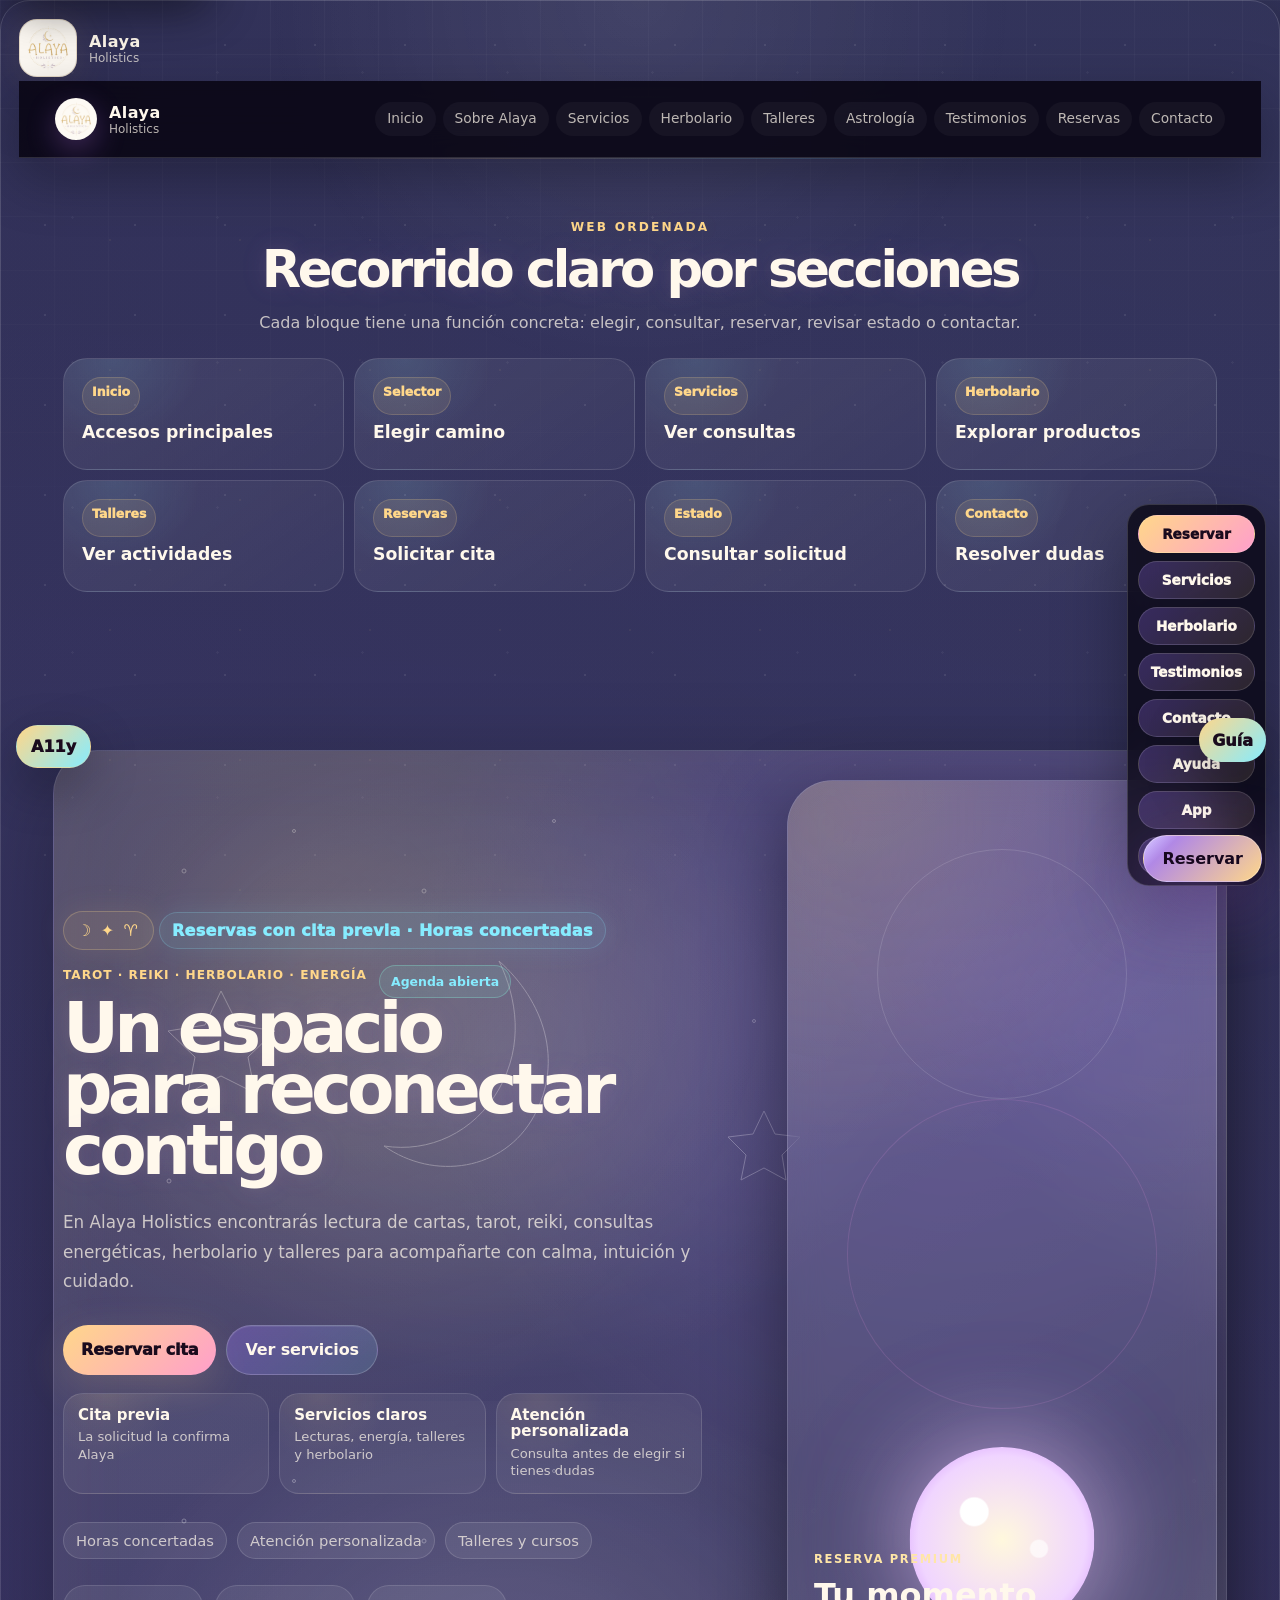
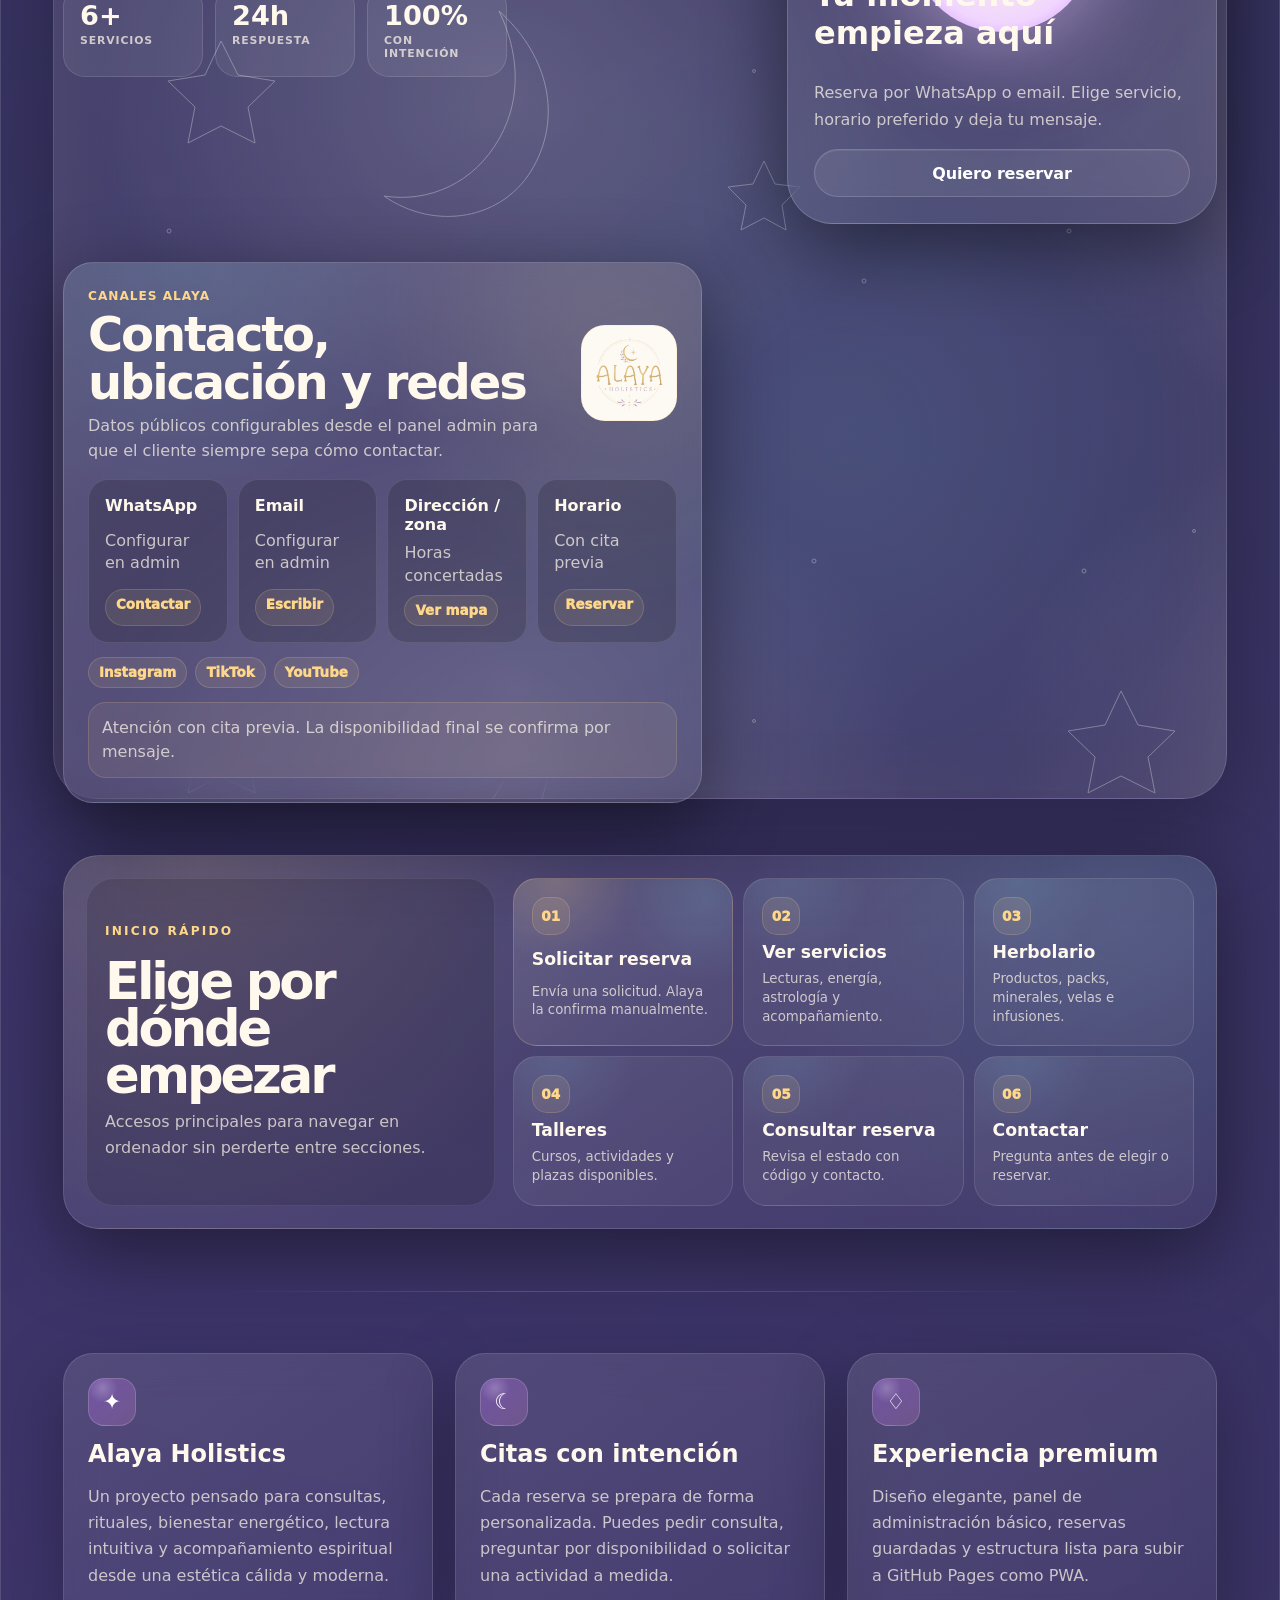
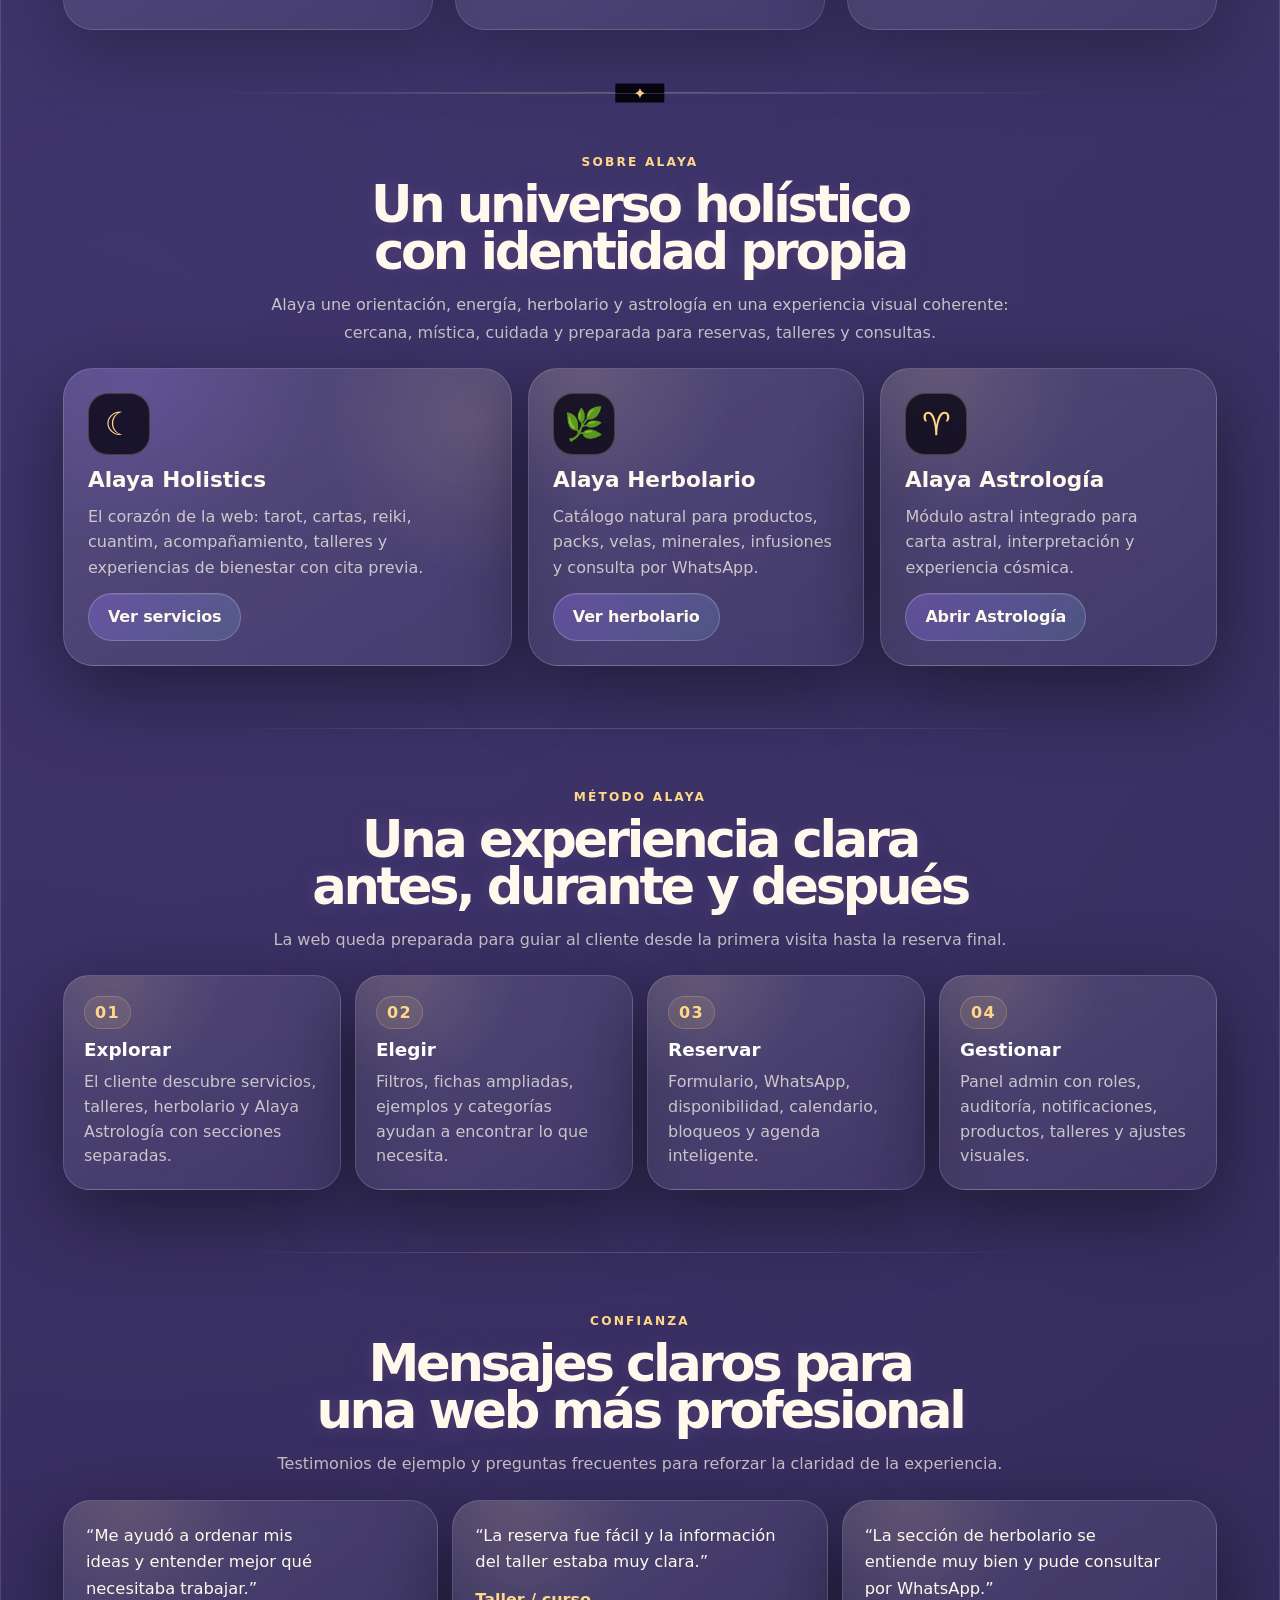
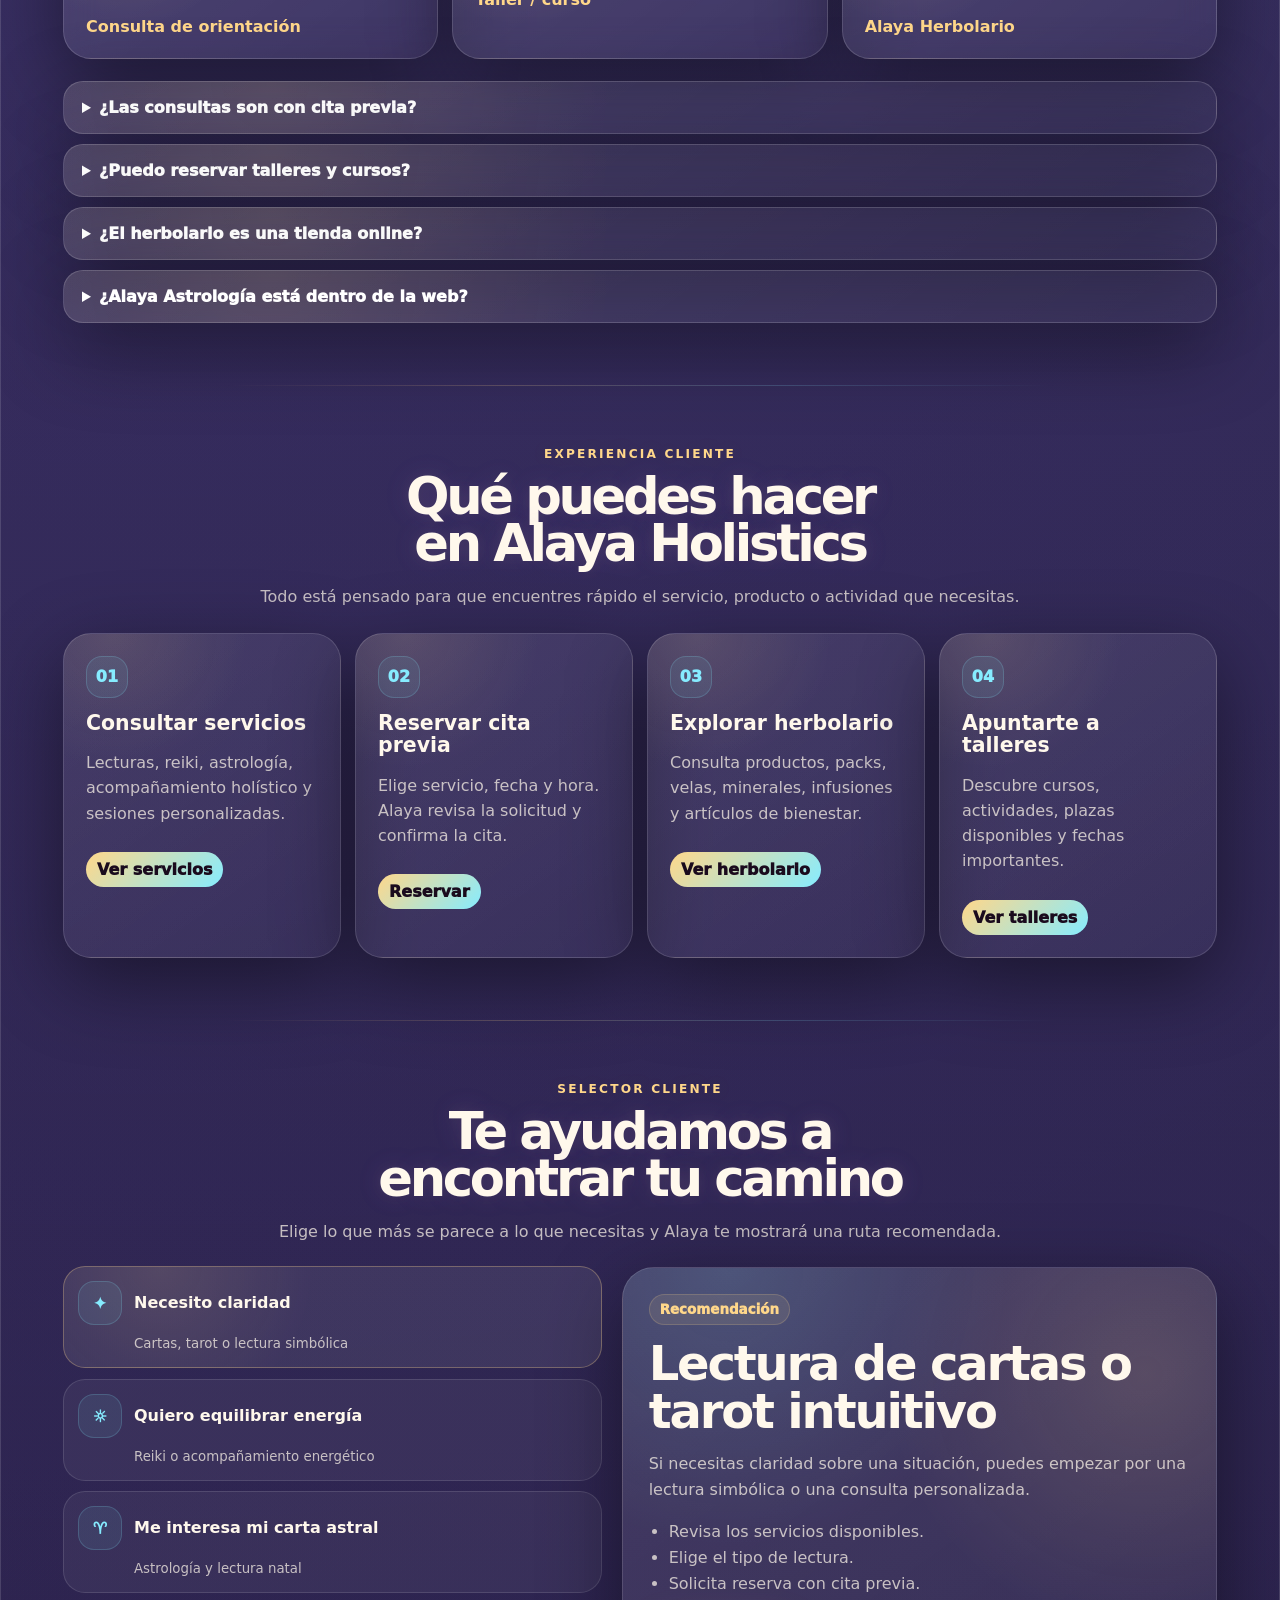
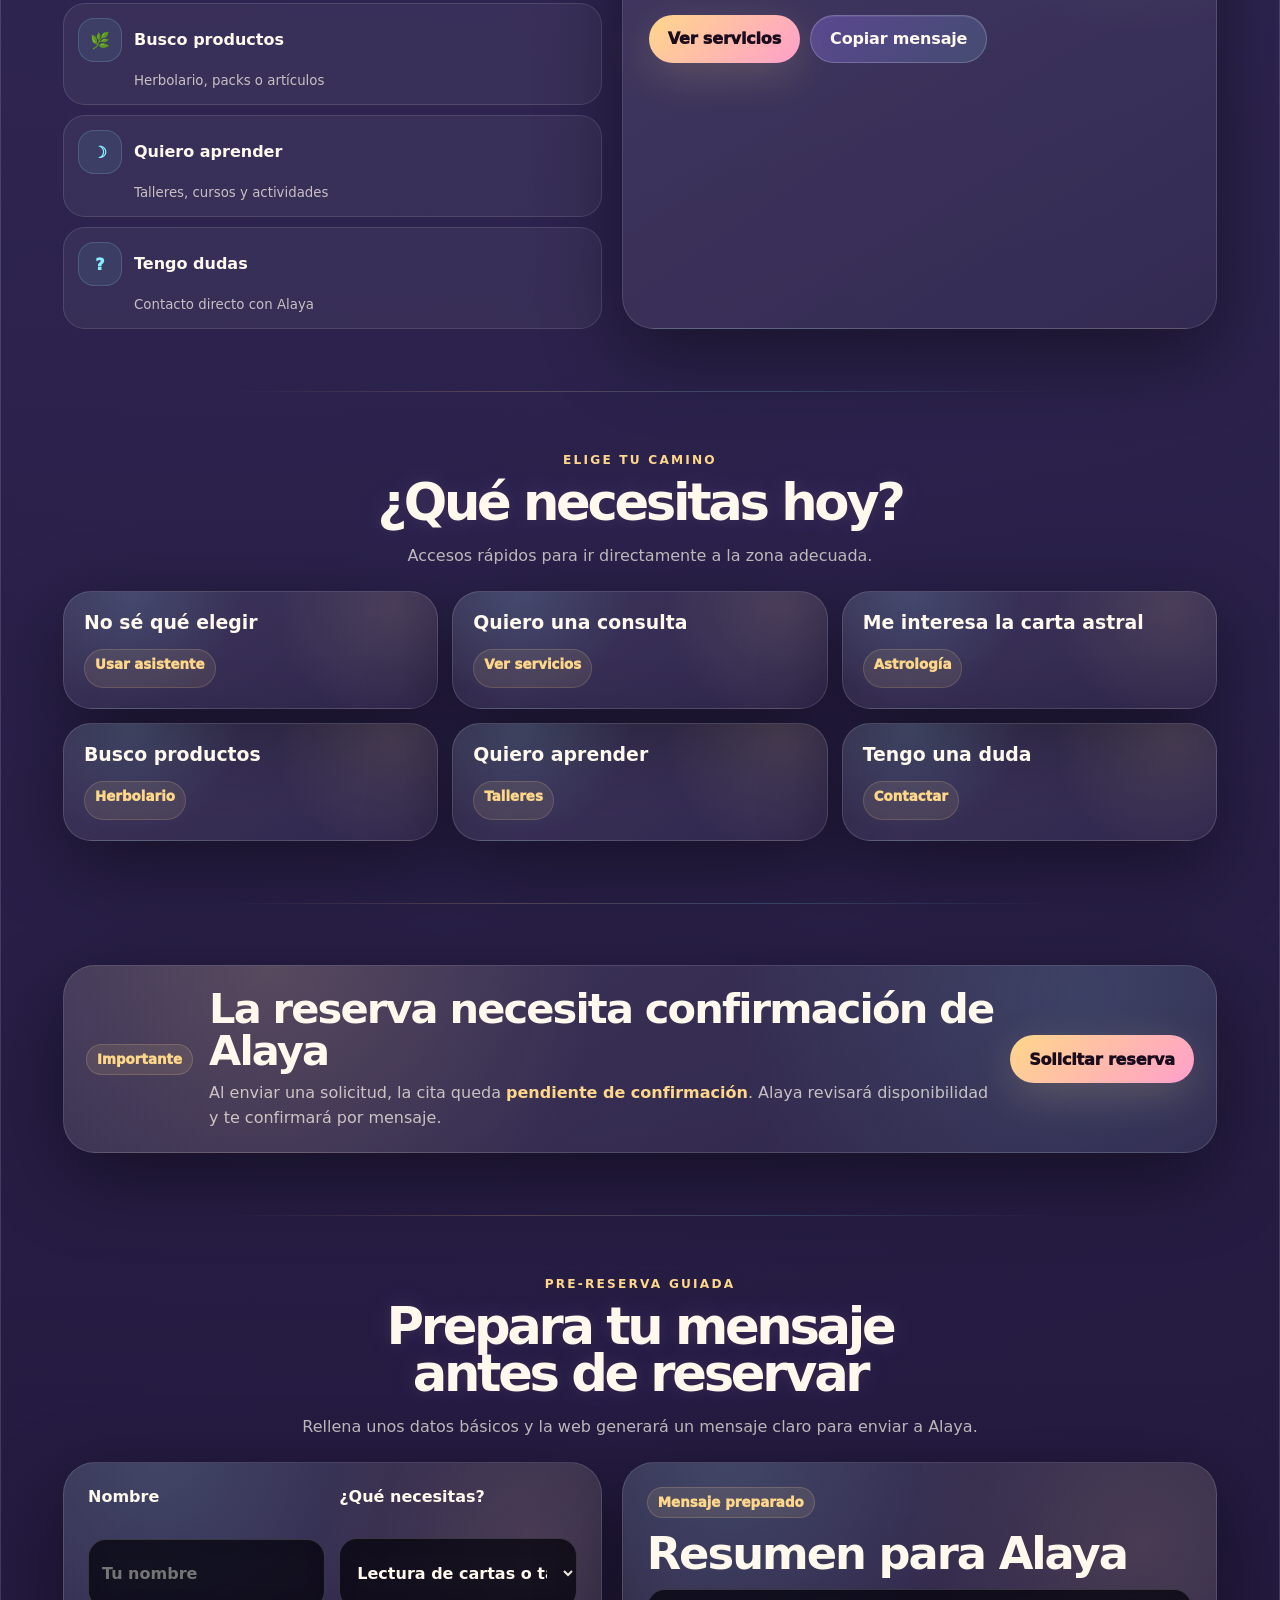
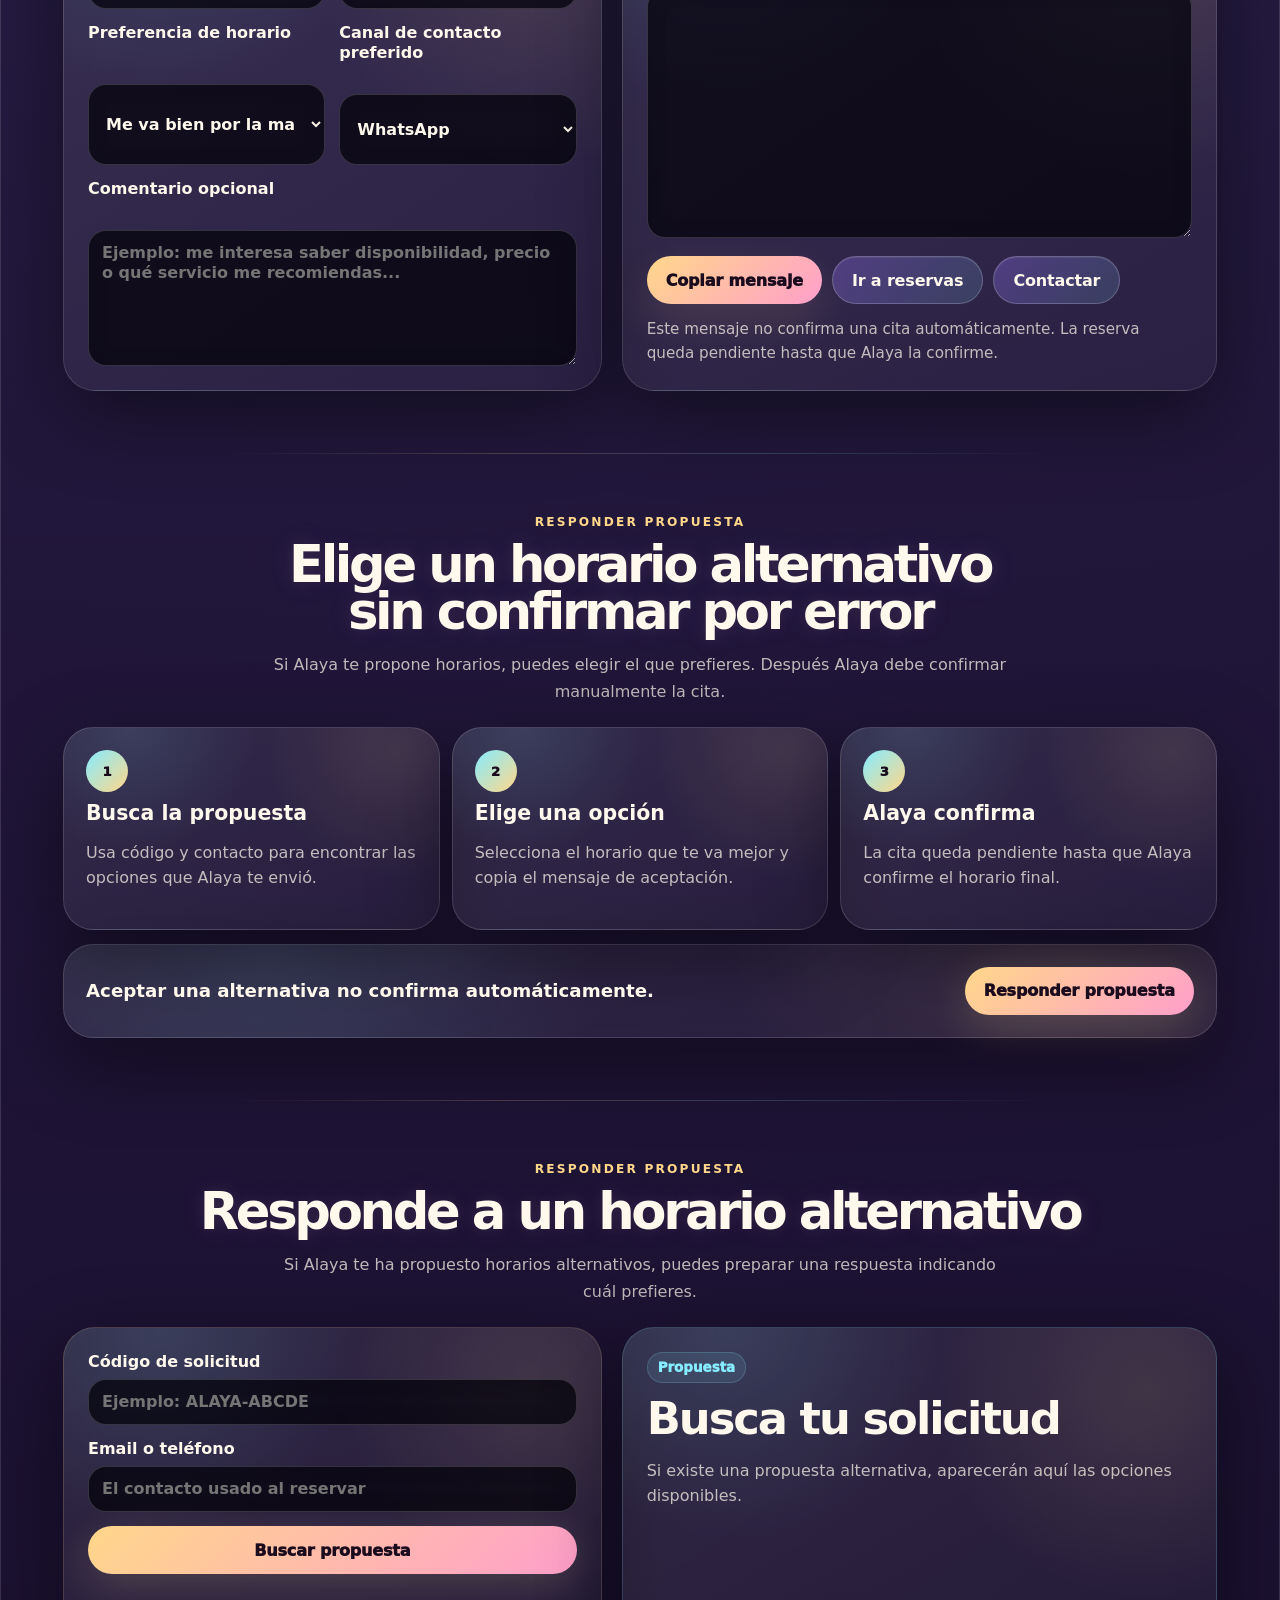
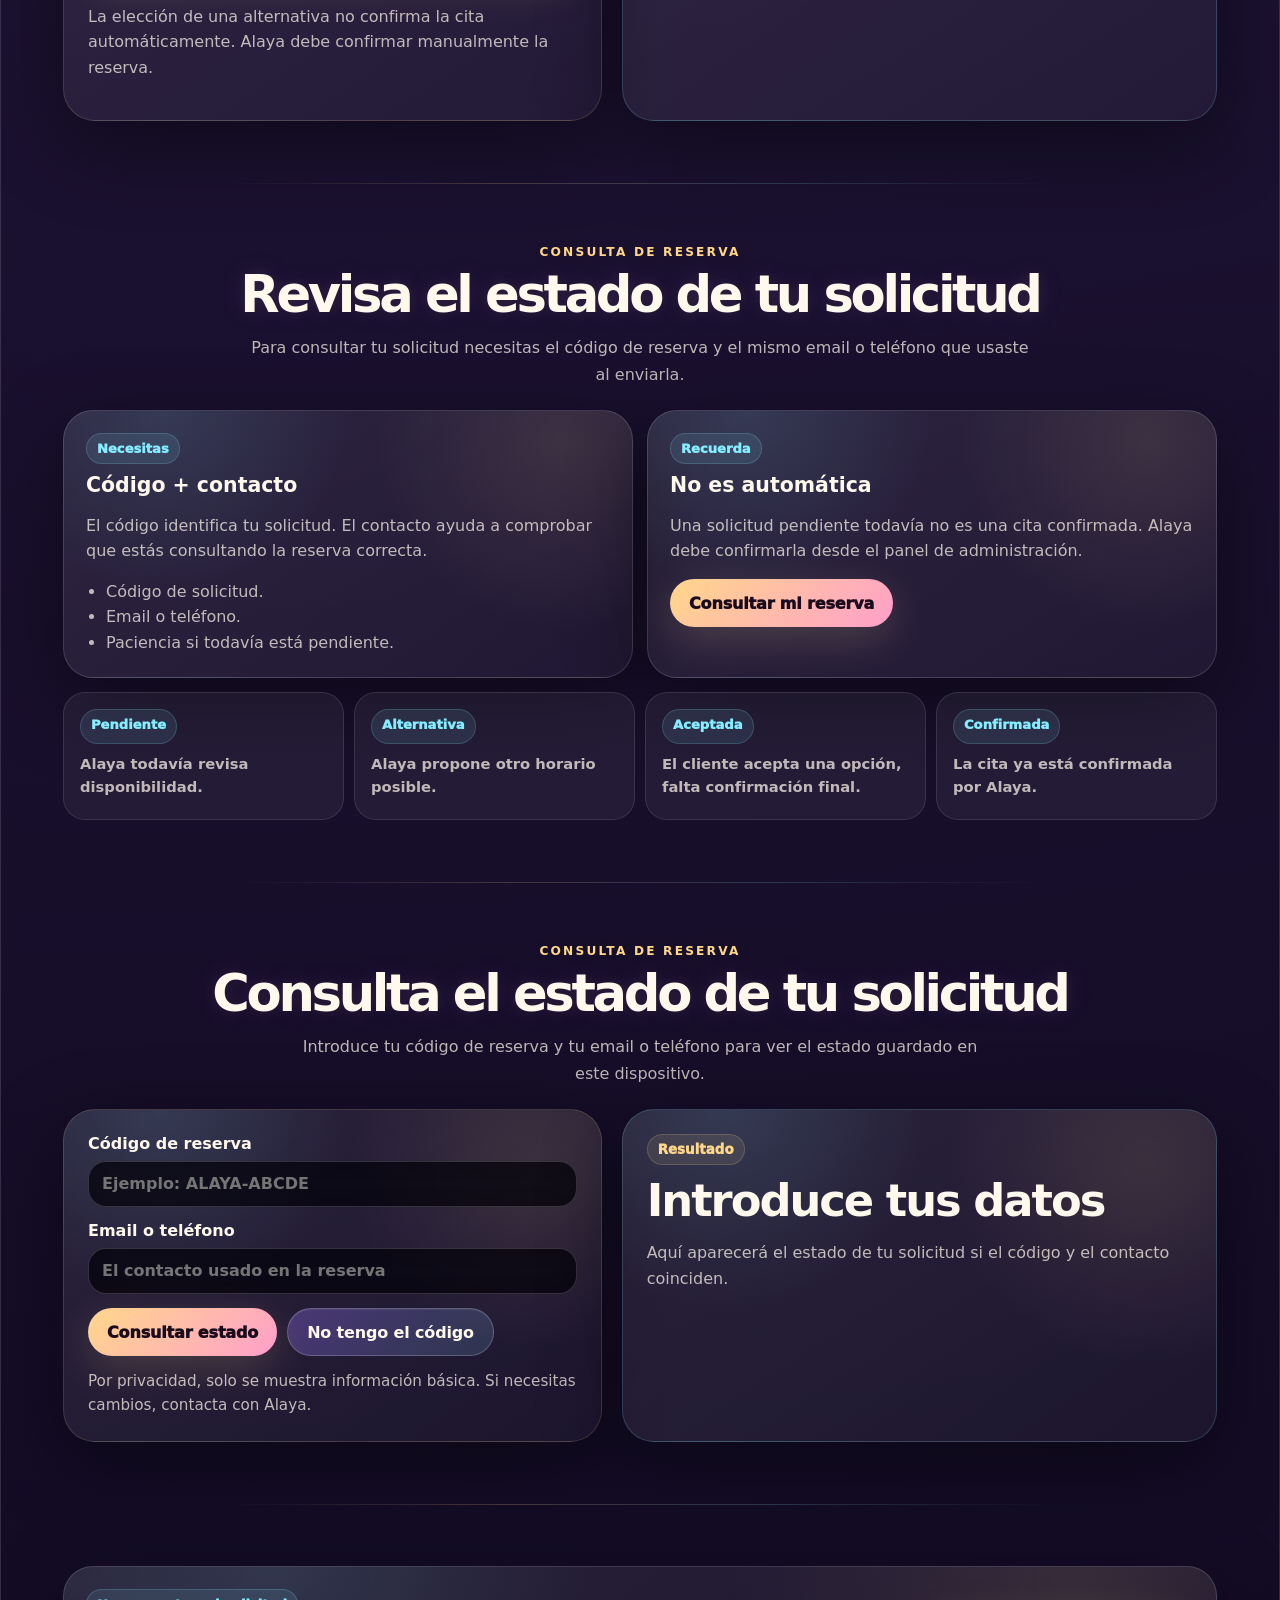
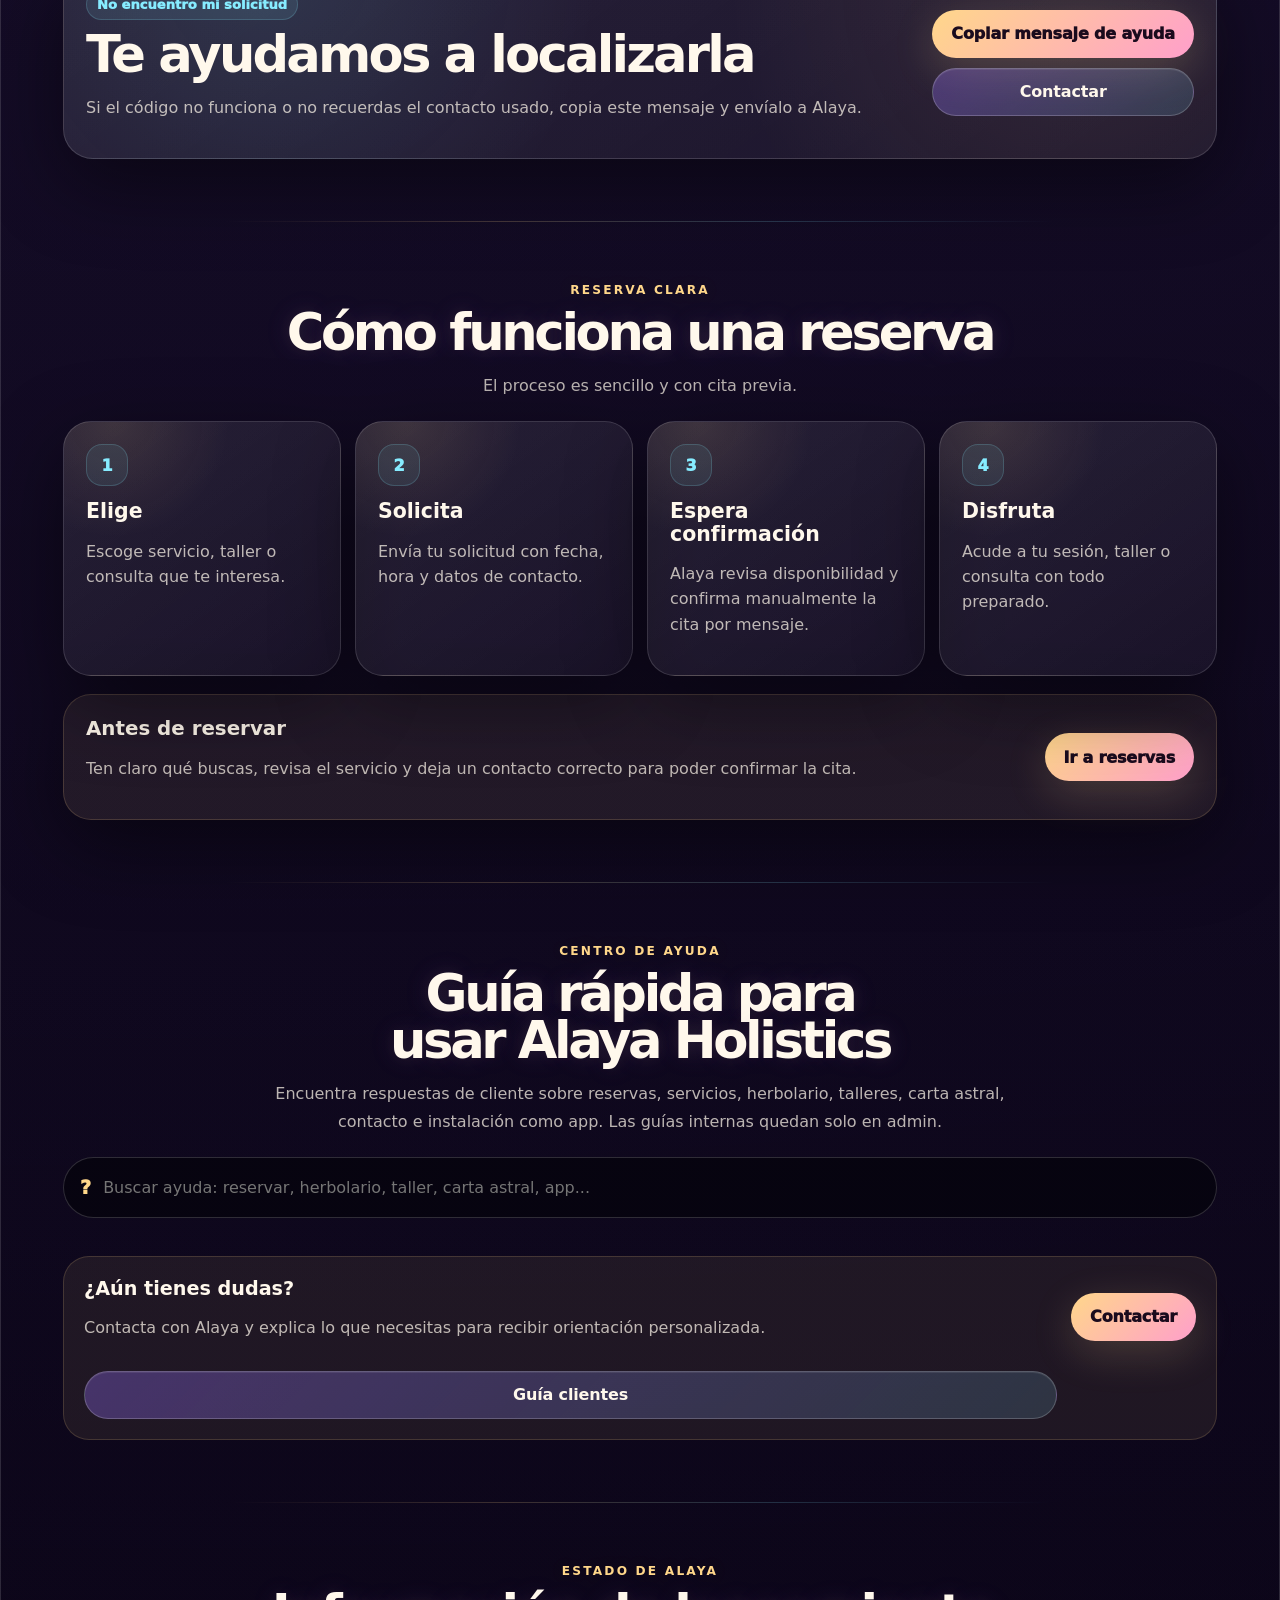
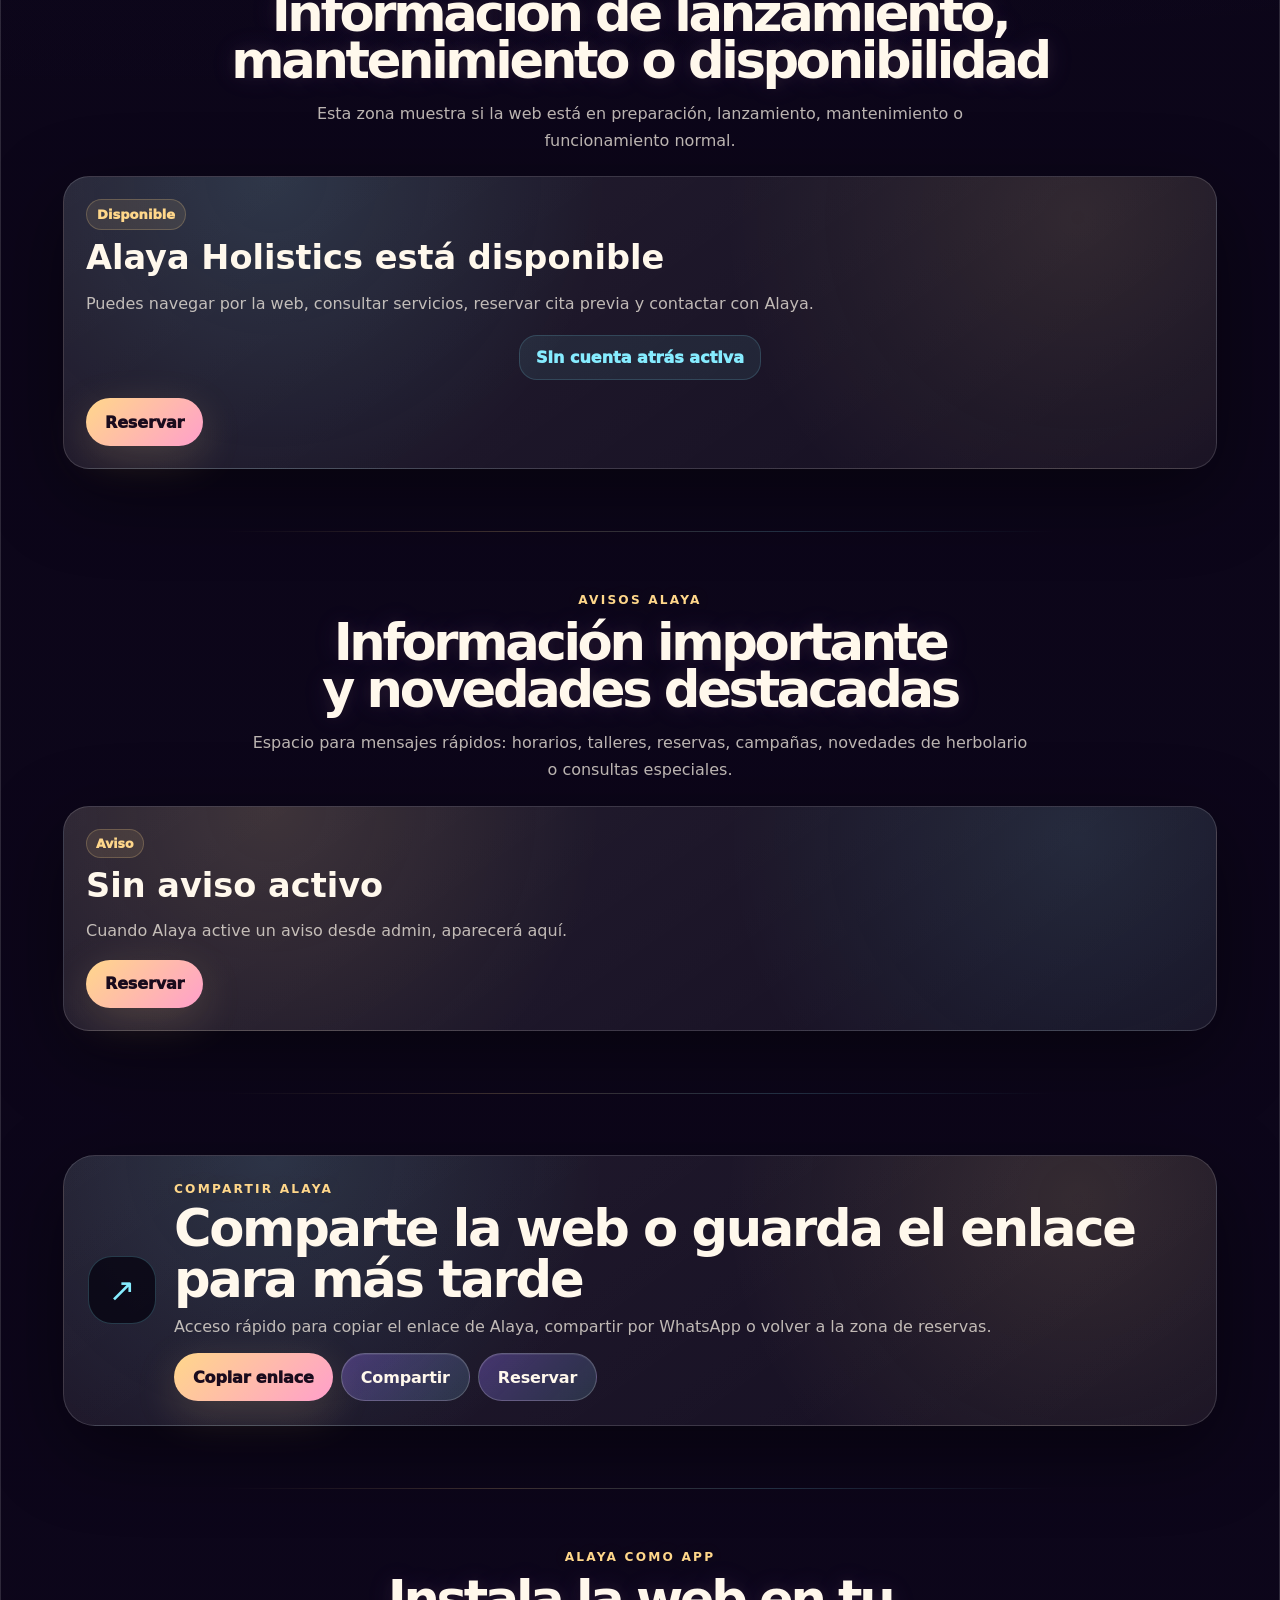
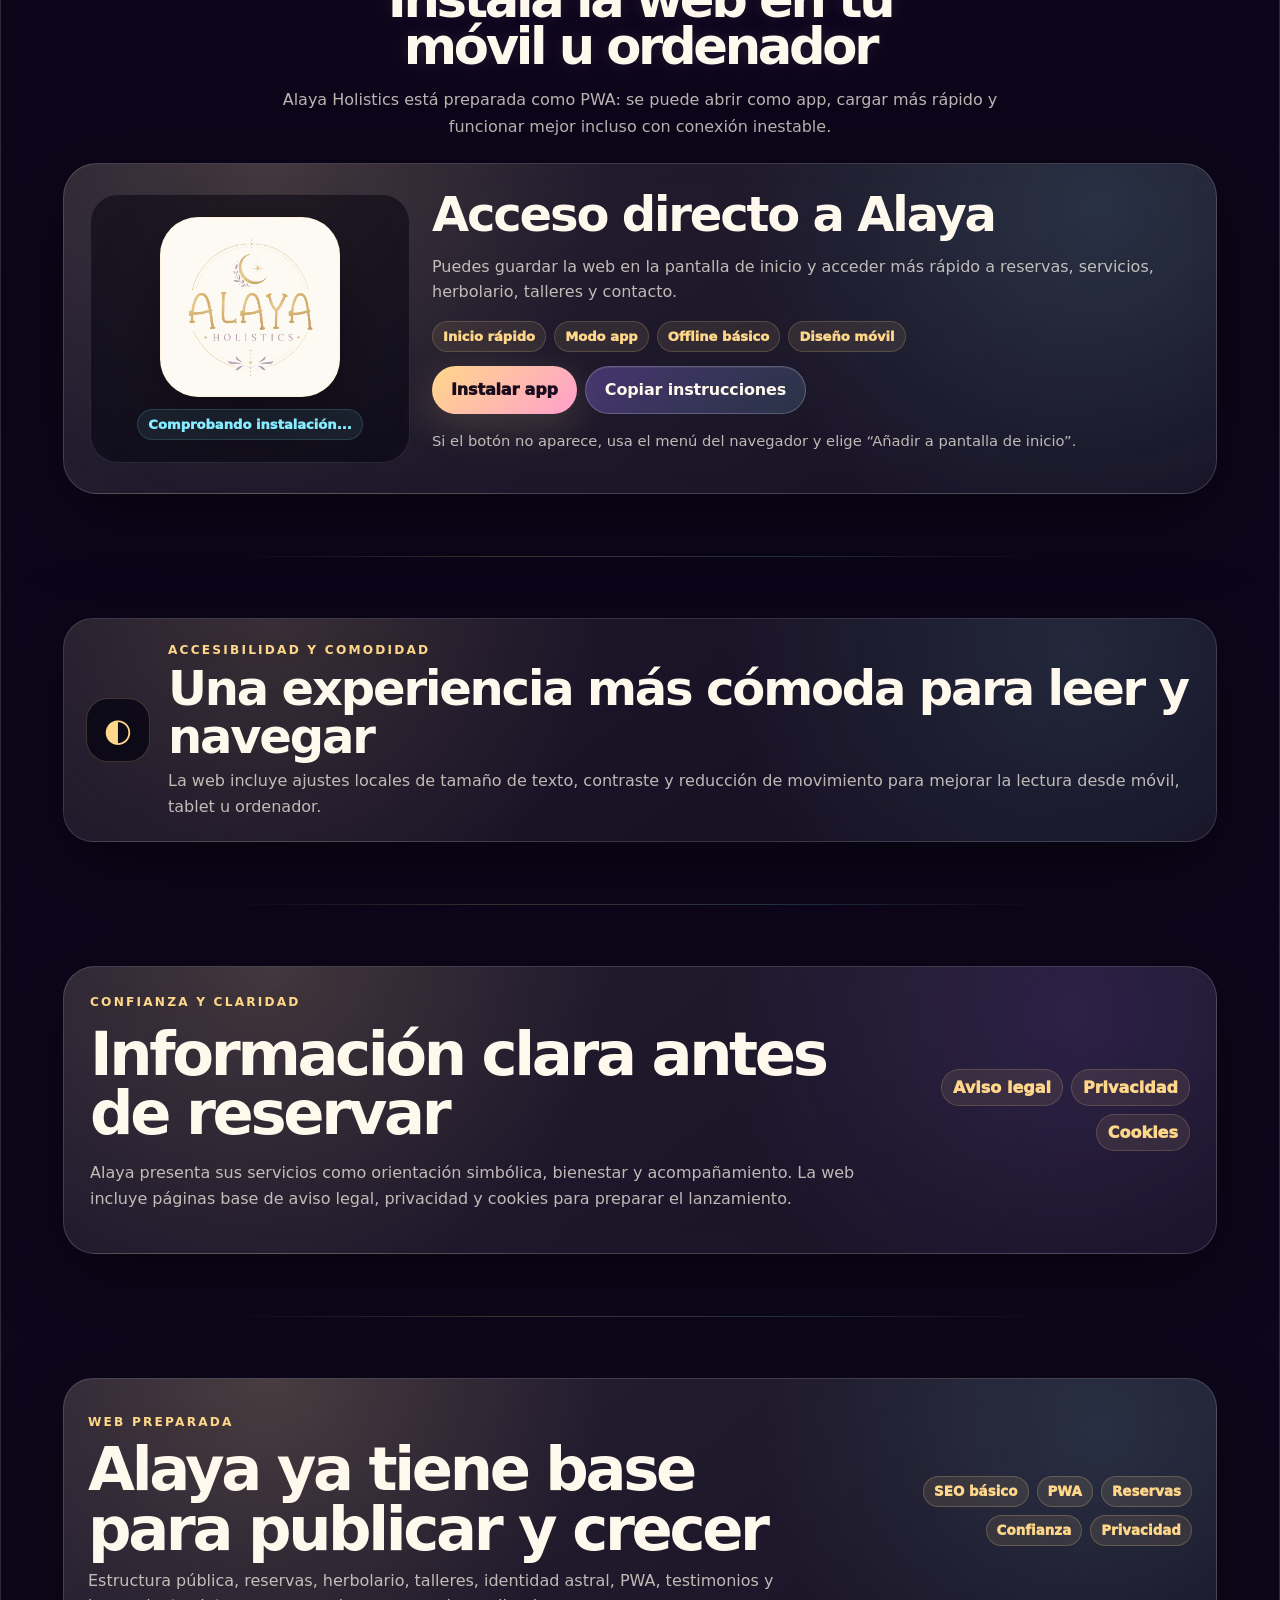
==== commit 056e0ed5: "Add files via upload" ====
--- a/index.html
+++ b/index.html
@@ -42,7 +42,7 @@
 
 </head>
 
-<body class="testimonios-galeria-v131 talleres-inscripciones-v130 tarifas-packs-v129 recordatorios-v128 multiidioma-v127 analitica-local-v126 marketing-redes-v125 mantenimiento-soporte-v124 primer-arranque-v123 seguridad-produccion-v122 publicacion-guiada-v121 release-final-v120 seo-rendimiento-v119 lanzamiento-qa-v118 legal-privacidad-v117 backup-restauracion-v116 dashboard-negocio-v115 clientes-crm-v114 mensajes-notificaciones-v113 agenda-disponibilidad-v112 seguimiento-reservas-v111 reservas-online-v110 firebase-wizard-v109 cms-online-sync-v108 publicador-cms-v107 constructor-visual-v106 wordpress-cms-v105 hosting-ready-v104 gestor-contenido-v103 ux-global-v102 ayuda-manuales-v101 panel-admin-v100 admin-visible-v99 contacto-confianza-v98 consulta-respuesta-v97 reservas-pro-v96 talleres-pro-v95 herbolario-pro-v94 servicios-pro-v93 hero-inicio-v92 section-polish-v91 responsive-total-v90 desktop-polish-v88 modern-ui astral-global-theme">
+<body class="public-clarity-v133 testimonios-galeria-v131 talleres-inscripciones-v130 tarifas-packs-v129 recordatorios-v128 multiidioma-v127 analitica-local-v126 marketing-redes-v125 mantenimiento-soporte-v124 primer-arranque-v123 seguridad-produccion-v122 publicacion-guiada-v121 release-final-v120 seo-rendimiento-v119 lanzamiento-qa-v118 legal-privacidad-v117 backup-restauracion-v116 dashboard-negocio-v115 clientes-crm-v114 mensajes-notificaciones-v113 agenda-disponibilidad-v112 seguimiento-reservas-v111 reservas-online-v110 firebase-wizard-v109 cms-online-sync-v108 publicador-cms-v107 constructor-visual-v106 wordpress-cms-v105 hosting-ready-v104 gestor-contenido-v103 ux-global-v102 ayuda-manuales-v101 panel-admin-v100 admin-visible-v99 contacto-confianza-v98 consulta-respuesta-v97 reservas-pro-v96 talleres-pro-v95 herbolario-pro-v94 servicios-pro-v93 hero-inicio-v92 section-polish-v91 responsive-total-v90 desktop-polish-v88 modern-ui astral-global-theme">
   <div class="cms-global-announcement-v105 hidden" id="cmsGlobalAnnouncementV105" role="status"></div>
   <a class="skip-link-v102" href="#bienvenida-alaya">Saltar al contenido</a>
   <div class="page-progress-v102" id="pageProgressV102" aria-hidden="true"></div>
@@ -1558,6 +1558,26 @@
       </div>
     </section>
 
+    <section class="section claridad-cliente-v133" id="camino-cliente">
+      <div class="section-header">
+        <p class="eyebrow">Recorrido claro</p>
+        <h2>Todo lo importante, sin perderte</h2>
+        <p>
+          Elige el apartado que necesitas. La web queda centrada en servicios, reservas,
+          talleres, herbolario, astrología, testimonios y contacto.
+        </p>
+      </div>
+
+      <div class="claridad-grid-v133">
+        <a href="#servicios"><span>01</span><strong>Servicios</strong><small>Tarot, Reiki, energía y acompañamiento.</small></a>
+        <a href="#reservas"><span>02</span><strong>Reservas</strong><small>Solicita cita y espera confirmación manual.</small></a>
+        <a href="#eventos"><span>03</span><strong>Talleres</strong><small>Cursos, encuentros y actividades.</small></a>
+        <a href="#herbolario"><span>04</span><strong>Herbolario</strong><small>Productos, packs y consultas de bienestar.</small></a>
+        <a href="#astral-ia"><span>05</span><strong>Astrología</strong><small>Carta astral y consulta astrológica.</small></a>
+        <a href="#contacto-alaya"><span>06</span><strong>Contacto</strong><small>WhatsApp, email y mensaje preparado.</small></a>
+      </div>
+    </section>
+
     <section class="section confianza-cliente-v98" id="confianza-cliente">
       <div class="section-header">
         <p class="eyebrow">Confianza</p>
@@ -3187,6 +3207,7 @@
             </div>
           </div>
           <div class="admin-header-actions">
+            <button id="toggleAdminSimpleModeV134" class="btn btn-primary" type="button">Mostrar avanzado</button>
             <button id="lockAdminBtn" class="btn btn-secondary">Bloquear panel</button>
             <button id="logoutAdminBtn" class="btn btn-secondary">Cerrar sesión</button>
           </div>
@@ -5967,6 +5988,15 @@
             </div>
           </div>
 
+          <section class="section-editor-admin-v133">
+            <div>
+              <p class="eyebrow">Editor por apartados</p>
+              <h5>Modificar textos principales con popup</h5>
+              <p>Edita cada bloque importante de la web sin buscarlo por pestañas. Guarda y revisa el cambio al momento.</p>
+            </div>
+            <div class="section-editor-grid-v133" id="sectionEditorGridV133"></div>
+          </section>
+
           <div class="content-manager-stats-v103" id="contentManagerStatsV103"></div>
 
           <div class="content-manager-layout-v103">
@@ -8068,6 +8098,43 @@
     </div>
   </div>
 
+  <div class="modal hidden" id="sectionEditorModalV133" role="dialog" aria-modal="true" aria-labelledby="sectionEditorTitleV133">
+    <div class="modal-content section-editor-modal-v133">
+      <button class="modal-close" id="closeSectionEditorV133" type="button" aria-label="Cerrar editor">×</button>
+      <p class="eyebrow">Editor por apartado</p>
+      <h3 id="sectionEditorTitleV133">Editar apartado</h3>
+      <p class="section-editor-help-v133">Cambia los textos principales de esta sección. El cambio se verá en la web pública y se incluirá en el archivo de publicación.</p>
+
+      <form class="section-editor-form-v133" id="sectionEditorFormV133">
+        <input id="sectionEditorKeyV133" type="hidden">
+        <label>
+          Etiqueta pequeña
+          <input id="sectionEditorEyebrowV133" type="text" placeholder="Ejemplo: Servicios">
+        </label>
+        <label>
+          Título
+          <input id="sectionEditorHeadingV133" type="text" placeholder="Título principal del apartado">
+        </label>
+        <label class="section-editor-full-v133">
+          Texto
+          <textarea id="sectionEditorTextV133" rows="5" placeholder="Explicación breve y clara para clientes."></textarea>
+        </label>
+        <label>
+          Texto del botón principal
+          <input id="sectionEditorCtaTextV133" type="text" placeholder="Ejemplo: Solicitar reserva">
+        </label>
+        <label>
+          Enlace del botón
+          <input id="sectionEditorCtaLinkV133" type="text" placeholder="Ejemplo: #reservas">
+        </label>
+        <div class="section-editor-actions-v133">
+          <button class="btn btn-primary" type="submit">Guardar apartado</button>
+          <button class="btn btn-secondary" id="previewSectionEditorV133" type="button">Ver apartado</button>
+        </div>
+      </form>
+    </div>
+  </div>
+
   <div class="toast hidden" id="toast"></div>
 
   <script src="js/backend-config.js"></script>
@@ -8175,7 +8242,7 @@
 
 
   <div class="floating-ux-actions-v102" aria-label="Acciones rápidas">
-    <a href="#mapa-web" class="floating-map-v102">Mapa</a>
+    <a href="#camino-cliente" class="floating-map-v102">Guía</a>
     <button type="button" id="backToTopV102" class="back-to-top-v102" aria-label="Volver arriba">↑</button>
   </div>
 
--- a/css/styles.css
+++ b/css/styles.css
@@ -612,6 +612,29 @@
 
 .admin-tab-panel.active {
   display: block;
+}
+
+.admin-tab.is-hidden-simple-v134 {
+  display: none !important;
+}
+
+.admin-tabs::before {
+  content: "Panel simple: edición, contenido y publicación";
+  display: inline-flex;
+  align-items: center;
+  min-height: 40px;
+  border-radius: 999px;
+  padding: 10px 14px;
+  color: #190b1d;
+  font-weight: 1000;
+  background: linear-gradient(135deg, var(--astral-gold, #ffd78a), var(--astral-cyan, #86ecff));
+}
+
+.admin-tabs.is-advanced-v134::before {
+  content: "Panel avanzado completo";
+  color: #fff8ec;
+  background: rgba(255,255,255,.08);
+  border: 1px solid rgba(255,255,255,.14);
 }
 
 .admin-list {
@@ -22933,3 +22956,218 @@
 #reviewsReportPreviewV131{color:#d9fbe7;font:13px/1.5 ui-monospace,SFMono-Regular,Menlo,Monaco,Consolas,monospace}
 @media(max-width:1100px){.reviews-grid-v131,.gallery-grid-v131,.reviews-layout-v131,.reviews-header-v131{grid-template-columns:1fr}.reviews-stats-v131{grid-template-columns:repeat(2,minmax(0,1fr))}}
 @media(max-width:720px){.review-form-v131,.reviews-filter-v131,.reviews-stats-v131{grid-template-columns:1fr}.reviews-actions-v131 .btn,.reviews-buttons-v131 .btn{width:100%;justify-content:center}}
+
+/* v13.3 · Web clara + editor por apartados */
+body.public-clarity-v133 [data-internal-admin-section="true"],
+body.public-clarity-v133 #bienvenida-alaya,
+body.public-clarity-v133 #cms-menu-publico,
+body.public-clarity-v133 #zona-clientes,
+body.public-clarity-v133 #atajos-clientes,
+body.public-clarity-v133 #reserva-final,
+body.public-clarity-v133 #servicios-reserva,
+body.public-clarity-v133 #despues-reservar,
+body.public-clarity-v133 #talleres-reserva,
+body.public-clarity-v133 #guia-herbolario,
+body.public-clarity-v133 #guia-servicios,
+body.public-clarity-v133 #guia-talleres,
+body.public-clarity-v133 #guia-reservas,
+body.public-clarity-v133 #guia-contacto,
+body.public-clarity-v133 #mapa-web,
+body.public-clarity-v133 #mejora-continua,
+body.public-clarity-v133 #novedades-comunidad,
+body.public-clarity-v133 #estado-mantenimiento,
+body.public-clarity-v133 #primer-arranque-web,
+body.public-clarity-v133 #seguridad-datos,
+body.public-clarity-v133 #publicacion-web,
+body.public-clarity-v133 #release-final,
+body.public-clarity-v133 #experiencia-accesible,
+body.public-clarity-v133 #estado-lanzamiento,
+body.public-clarity-v133 #disponibilidad-online,
+body.public-clarity-v133 #reserva-online,
+body.public-clarity-v133 #contenido-admin-publico {
+  display: none !important;
+}
+
+body.public-clarity-v133 .hero {
+  margin-top: 0;
+}
+
+.claridad-cliente-v133 {
+  position: relative;
+  z-index: 1;
+}
+
+.claridad-grid-v133 {
+  display: grid;
+  grid-template-columns: repeat(6, minmax(0, 1fr));
+  gap: 10px;
+}
+
+.claridad-grid-v133 a {
+  display: grid;
+  gap: 8px;
+  min-height: 154px;
+  padding: 16px;
+  border-radius: 20px;
+  text-decoration: none;
+  background:
+    radial-gradient(circle at 14% 0%, rgba(255,215,138,.12), transparent 34%),
+    rgba(255,255,255,.055);
+  border: 1px solid rgba(255,255,255,.12);
+  box-shadow: var(--astral-shadow);
+  transition: transform .18s ease, border-color .18s ease;
+}
+
+.claridad-grid-v133 a:hover {
+  transform: translateY(-2px);
+  border-color: rgba(255,215,138,.32);
+}
+
+.claridad-grid-v133 span,
+.section-editor-admin-v133 .eyebrow,
+.section-editor-card-v133 span {
+  display: inline-flex;
+  width: fit-content;
+  border-radius: 999px;
+  padding: 6px 9px;
+  background: rgba(255,215,138,.10);
+  border: 1px solid rgba(255,215,138,.18);
+  color: var(--astral-gold, #ffd78a);
+  font-size: .78rem;
+  font-weight: 1000;
+}
+
+.claridad-grid-v133 strong {
+  color: #fff8ec;
+  font-size: 1.05rem;
+  line-height: 1.12;
+}
+
+.claridad-grid-v133 small,
+.section-editor-admin-v133 p,
+.section-editor-card-v133 small,
+.section-editor-help-v133 {
+  color: var(--astral-muted, var(--muted));
+  line-height: 1.5;
+}
+
+.section-editor-admin-v133 {
+  display: grid;
+  grid-template-columns: minmax(220px, .42fr) minmax(0, 1fr);
+  gap: 14px;
+  margin: 12px 0;
+  padding: 18px;
+  border-radius: 24px;
+  background:
+    radial-gradient(circle at 12% 0%, rgba(134,236,255,.10), transparent 34%),
+    rgba(255,255,255,.045);
+  border: 1px solid rgba(255,255,255,.13);
+  box-shadow: var(--astral-shadow);
+}
+
+.section-editor-admin-v133 h5 {
+  color: #fff8ec;
+  font-size: clamp(1.35rem, 2.2vw, 2rem);
+  line-height: 1.05;
+  letter-spacing: -.025em;
+  margin: 6px 0 8px;
+}
+
+.section-editor-grid-v133 {
+  display: grid;
+  grid-template-columns: repeat(4, minmax(0, 1fr));
+  gap: 8px;
+}
+
+.section-editor-card-v133 {
+  display: grid;
+  gap: 7px;
+  min-height: 118px;
+  padding: 14px;
+  border-radius: 18px;
+  color: inherit;
+  font: inherit;
+  text-align: left;
+  cursor: pointer;
+  background: rgba(255,255,255,.055);
+  border: 1px solid rgba(255,255,255,.11);
+}
+
+.section-editor-card-v133:hover {
+  border-color: rgba(255,215,138,.30);
+  transform: translateY(-1px);
+}
+
+.section-editor-card-v133 strong,
+.section-editor-modal-v133 h3 {
+  color: #fff8ec;
+  line-height: 1.12;
+}
+
+.section-editor-modal-v133 {
+  max-width: 760px;
+}
+
+.section-editor-form-v133 {
+  display: grid;
+  grid-template-columns: 1fr 1fr;
+  gap: 12px;
+  margin-top: 14px;
+}
+
+.section-editor-form-v133 label {
+  display: grid;
+  gap: 7px;
+  color: #fff8ec;
+  font-weight: 900;
+}
+
+.section-editor-form-v133 input,
+.section-editor-form-v133 textarea {
+  width: 100%;
+  border-radius: 16px;
+  border: 1px solid rgba(255,255,255,.14);
+  background: rgba(4,2,10,.62);
+  color: #fff8ec;
+  padding: 11px 12px;
+  font: inherit;
+}
+
+.section-editor-full-v133,
+.section-editor-actions-v133 {
+  grid-column: 1 / -1;
+}
+
+.section-editor-actions-v133 {
+  display: flex;
+  flex-wrap: wrap;
+  gap: 9px;
+}
+
+@media (max-width: 1180px) {
+  .claridad-grid-v133,
+  .section-editor-grid-v133 {
+    grid-template-columns: repeat(3, minmax(0, 1fr));
+  }
+}
+
+@media (max-width: 820px) {
+  .claridad-grid-v133,
+  .section-editor-admin-v133,
+  .section-editor-grid-v133,
+  .section-editor-form-v133 {
+    grid-template-columns: 1fr;
+  }
+
+  .claridad-grid-v133 a,
+  .section-editor-admin-v133,
+  .section-editor-modal-v133 {
+    border-radius: 22px;
+    padding: 16px;
+  }
+
+  .section-editor-actions-v133 .btn {
+    width: 100%;
+    justify-content: center;
+  }
+}
